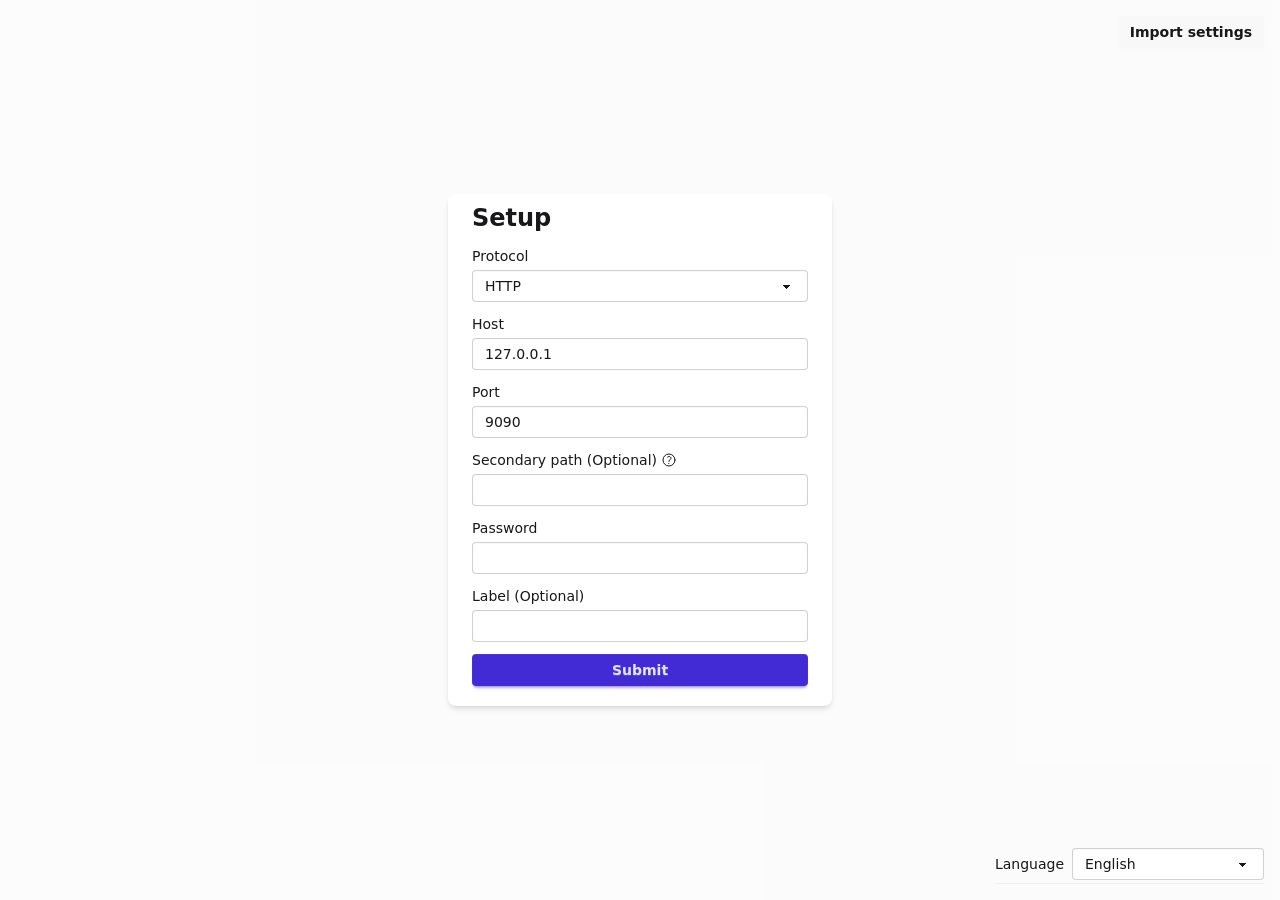
==== luci-app-ssclash/rootfs/opt/clash/ui/index.html @ 77a3070b "Refactor package layout for OpenWrt feeds compatibility" ====
<!doctype html>
<html lang="">
  <head>
    <meta charset="UTF-8" />
    <title>zashboard</title>
    <meta
      name="viewport"
      content="user-scalable=no, width=device-width, initial-scale=1, maximum-scale=1, viewport-fit=cover"
    />
    <meta
      name="description"
      content="A dashboard using clash API"
    />
    <link
      rel="apple-touch-icon"
      href="./apple-touch-icon.png"
    />
    <link
      rel="icon"
      href="./favicon.ico"
      sizes="48x48"
    />
    <link
      id="favicon"
      rel="icon"
      href="./favicon.svg"
      sizes="any"
      type="image/svg+xml"
    />
    <meta
      name="theme-color"
      content="#FFFFFF"
    />
    <script type="module" crossorigin src="./assets/index-CigyN7sq.js"></script>
    <link rel="stylesheet" crossorigin href="./assets/index-D8ByGUX9.css">
  <link rel="manifest" href="./manifest.webmanifest"><script id="vite-plugin-pwa:register-sw" src="./registerSW.js"></script></head>
  <body class="h-dvh w-screen">
    <div id="app"></div>
    <script>
      ;(function () {
        const media = window.matchMedia('(prefers-color-scheme: dark)')
        const favicon = document.getElementById('favicon')
        const setFavicon = (isDark) => {
          favicon.href = isDark ? './favicon-dark.svg' : './favicon.svg'
        }

        media.addEventListener('change', () => {
          setFavicon(media.matches)
        })
        setFavicon(media.matches)
      })()
    </script>
  </body>
</html>
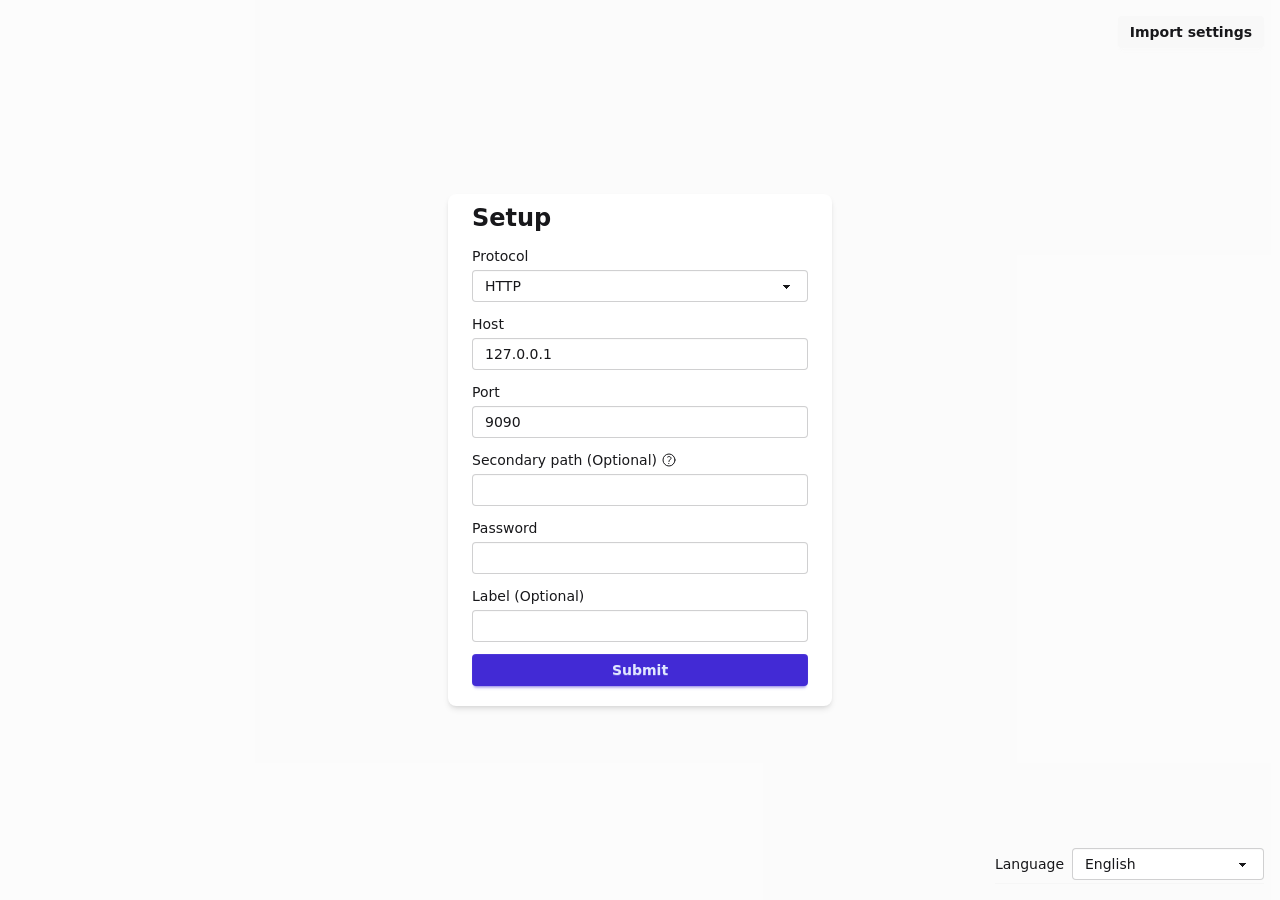
==== commit e5bd0385: "update zashboard" ====
--- a/luci-app-ssclash/rootfs/opt/clash/ui/index.html
+++ b/luci-app-ssclash/rootfs/opt/clash/ui/index.html
@@ -31,8 +31,8 @@
       name="theme-color"
       content="#FFFFFF"
     />
-    <script type="module" crossorigin src="./assets/index-CigyN7sq.js"></script>
-    <link rel="stylesheet" crossorigin href="./assets/index-D8ByGUX9.css">
+    <script type="module" crossorigin src="./assets/index-DO6l3Ahx.js"></script>
+    <link rel="stylesheet" crossorigin href="./assets/index--JK5kO-D.css">
   <link rel="manifest" href="./manifest.webmanifest"><script id="vite-plugin-pwa:register-sw" src="./registerSW.js"></script></head>
   <body class="h-dvh w-screen">
     <div id="app"></div>
--- a/luci-app-ssclash/rootfs/opt/clash/ui/assets/index--JK5kO-D.css
+++ b/luci-app-ssclash/rootfs/opt/clash/ui/assets/index--JK5kO-D.css
@@ -0,0 +1 @@
+.tippy-box[data-animation=scale][data-placement^=top]{transform-origin:bottom}.tippy-box[data-animation=scale][data-placement^=bottom]{transform-origin:top}.tippy-box[data-animation=scale][data-placement^=left]{transform-origin:right}.tippy-box[data-animation=scale][data-placement^=right]{transform-origin:left}.tippy-box[data-animation=scale][data-state=hidden]{transform:scale(.5);opacity:0}.tippy-box[data-animation=fade][data-state=hidden]{opacity:0}[data-tippy-root]{max-width:calc(100vw - 10px)}.tippy-box{position:relative;background-color:#333;color:#fff;border-radius:4px;font-size:14px;line-height:1.4;white-space:normal;outline:0;transition-property:transform,visibility,opacity}.tippy-box[data-placement^=top]>.tippy-arrow{bottom:0}.tippy-box[data-placement^=top]>.tippy-arrow:before{bottom:-7px;left:0;border-width:8px 8px 0;border-top-color:initial;transform-origin:center top}.tippy-box[data-placement^=bottom]>.tippy-arrow{top:0}.tippy-box[data-placement^=bottom]>.tippy-arrow:before{top:-7px;left:0;border-width:0 8px 8px;border-bottom-color:initial;transform-origin:center bottom}.tippy-box[data-placement^=left]>.tippy-arrow{right:0}.tippy-box[data-placement^=left]>.tippy-arrow:before{border-width:8px 0 8px 8px;border-left-color:initial;right:-7px;transform-origin:center left}.tippy-box[data-placement^=right]>.tippy-arrow{left:0}.tippy-box[data-placement^=right]>.tippy-arrow:before{left:-7px;border-width:8px 8px 8px 0;border-right-color:initial;transform-origin:center right}.tippy-box[data-inertia][data-state=visible]{transition-timing-function:cubic-bezier(.54,1.5,.38,1.11)}.tippy-arrow{width:16px;height:16px;color:#333}.tippy-arrow:before{content:"";position:absolute;border-color:transparent;border-style:solid}.tippy-content{position:relative;padding:5px 9px;z-index:1}.modal-enter-active[data-v-93b6e68f],.modal-leave-active[data-v-93b6e68f],.modal-enter-active .modal-backdrop[data-v-93b6e68f],.modal-leave-active .modal-backdrop[data-v-93b6e68f]{transition:opacity .2s ease}.modal-enter-from[data-v-93b6e68f],.modal-leave-to[data-v-93b6e68f],.modal-enter-from .modal-backdrop[data-v-93b6e68f],.modal-leave-to .modal-backdrop[data-v-93b6e68f]{opacity:0}.modal-enter-active .modal-box[data-v-93b6e68f],.modal-leave-active .modal-box[data-v-93b6e68f]{transition:transform .2s ease}.modal-enter-from .modal-box[data-v-93b6e68f],.modal-leave-to .modal-box[data-v-93b6e68f]{transform:scale(.95)}.vjs-tree-brackets{cursor:pointer}.vjs-tree-brackets:hover{color:#1890ff}.vjs-check-controller{position:absolute;left:0}.vjs-check-controller.is-checked .vjs-check-controller-inner{background-color:#1890ff;border-color:#0076e4}.vjs-check-controller.is-checked .vjs-check-controller-inner.is-checkbox:after{transform:rotate(45deg) scaleY(1)}.vjs-check-controller.is-checked .vjs-check-controller-inner.is-radio:after{transform:translate(-50%,-50%) scale(1)}.vjs-check-controller .vjs-check-controller-inner{display:inline-block;position:relative;border:1px solid #bfcbd9;border-radius:2px;vertical-align:middle;box-sizing:border-box;width:16px;height:16px;background-color:#fff;z-index:1;cursor:pointer;transition:border-color .25s cubic-bezier(.71,-.46,.29,1.46),background-color .25s cubic-bezier(.71,-.46,.29,1.46)}.vjs-check-controller .vjs-check-controller-inner:after{box-sizing:content-box;content:"";border:2px solid #fff;border-left:0;border-top:0;height:8px;left:4px;position:absolute;top:1px;transform:rotate(45deg) scaleY(0);width:4px;transition:transform .15s cubic-bezier(.71,-.46,.88,.6) .05s;transform-origin:center}.vjs-check-controller .vjs-check-controller-inner.is-radio{border-radius:100%}.vjs-check-controller .vjs-check-controller-inner.is-radio:after{border-radius:100%;height:4px;background-color:#fff;left:50%;top:50%}.vjs-check-controller .vjs-check-controller-original{opacity:0;outline:none;position:absolute;z-index:-1;inset:0;margin:0}.vjs-carets{position:absolute;right:0;cursor:pointer}.vjs-carets svg{transition:transform .3s}.vjs-carets:hover{color:#1890ff}.vjs-carets-close{transform:rotate(-90deg)}.vjs-tree-node{display:flex;position:relative;line-height:20px}.vjs-tree-node.has-carets{padding-left:15px}.vjs-tree-node.has-carets.has-selector,.vjs-tree-node.has-selector{padding-left:30px}.vjs-tree-node.is-highlight,.vjs-tree-node:hover{background-color:#e6f7ff;border-radius:4px}.vjs-tree-node.is-highlight .vjs-tree-node-actions,.vjs-tree-node:hover .vjs-tree-node-actions{display:block}.vjs-tree-node .vjs-indent{display:flex;position:relative}.vjs-tree-node .vjs-indent-unit.has-line{border-left:1px dashed #bfcbd9}.vjs-tree-node .vjs-tree-node-actions{display:none;position:absolute;right:0;top:0;padding:0 4px;background-color:#e6f7ff;border-radius:4px}.vjs-tree-node .vjs-tree-node-actions .vjs-tree-node-actions-item{cursor:pointer}.vjs-tree-node .vjs-tree-node-actions .vjs-tree-node-actions-item:hover{color:#1890ff}.vjs-tree-node.dark.is-highlight,.vjs-tree-node.dark .vjs-tree-node-actions,.vjs-tree-node.dark:hover{background-color:#2e4558}.vjs-node-index{position:absolute;right:100%;margin-right:4px;-webkit-user-select:none;user-select:none}.vjs-colon{white-space:pre}.vjs-comment{color:#bfcbd9}.vjs-key{white-space:nowrap}.vjs-value{word-break:break-word}.vjs-tree-node.dynamic-height .vjs-value{white-space:pre-wrap}.vjs-value-null,.vjs-value-undefined{color:#d55fde}.vjs-value-boolean,.vjs-value-number{color:#1d8ce0}.vjs-value-string{color:#13ce66}.vjs-tree{font-family:Monaco,Menlo,Consolas,Bitstream Vera Sans Mono,monospace;font-size:14px;text-align:left}.vjs-tree.is-virtual{overflow:auto}.vjs-tree.is-virtual .vjs-tree-node{white-space:nowrap}.tooltip[data-v-b14311b6]:before{z-index:20}.tooltip[data-v-51b6cabc]:before{left:0;transform:translate(-10px)}th .resizer{opacity:0}th:hover .resizer{opacity:1}.vjs-tree{font-family:NotoEmoji,Monaco,Menlo,Consolas,Bitstream Vera Sans Mono,monospace}.vjs-tree-node.is-highlight,.vjs-tree-node:hover{background-color:var(--color-base-200)}.ghost[data-v-53ef6064],.ghost[data-v-63deeee8]{opacity:.5}@layer properties{@supports (((-webkit-hyphens:none)) and (not (margin-trim:inline))) or ((-moz-orient:inline) and (not (color:rgb(from red r g b)))){*,:before,:after,::backdrop{--tw-border-style:solid;--tw-border-spacing-x:0;--tw-border-spacing-y:0;--tw-scale-x:1;--tw-scale-y:1;--tw-scale-z:1;--tw-rotate-x:initial;--tw-rotate-y:initial;--tw-rotate-z:initial;--tw-skew-x:initial;--tw-skew-y:initial;--tw-shadow:0 0 #0000;--tw-shadow-color:initial;--tw-shadow-alpha:100%;--tw-inset-shadow:0 0 #0000;--tw-inset-shadow-color:initial;--tw-inset-shadow-alpha:100%;--tw-ring-color:initial;--tw-ring-shadow:0 0 #0000;--tw-inset-ring-color:initial;--tw-inset-ring-shadow:0 0 #0000;--tw-ring-inset:initial;--tw-ring-offset-width:0px;--tw-ring-offset-color:#fff;--tw-ring-offset-shadow:0 0 #0000;--tw-backdrop-blur:initial;--tw-backdrop-brightness:initial;--tw-backdrop-contrast:initial;--tw-backdrop-grayscale:initial;--tw-backdrop-hue-rotate:initial;--tw-backdrop-invert:initial;--tw-backdrop-opacity:initial;--tw-backdrop-saturate:initial;--tw-backdrop-sepia:initial;--tw-leading:initial;--tw-font-weight:initial;--tw-tracking:initial;--tw-outline-style:solid;--tw-blur:initial;--tw-brightness:initial;--tw-contrast:initial;--tw-grayscale:initial;--tw-hue-rotate:initial;--tw-invert:initial;--tw-opacity:initial;--tw-saturate:initial;--tw-sepia:initial;--tw-drop-shadow:initial;--tw-drop-shadow-color:initial;--tw-drop-shadow-alpha:100%;--tw-drop-shadow-size:initial;--tw-duration:initial;--tw-ease:initial;--tw-translate-x:0;--tw-translate-y:0;--tw-translate-z:0}}}@layer theme{:root,:host{--font-sans:ui-sans-serif, system-ui, sans-serif, "Apple Color Emoji", "Segoe UI Emoji", "Segoe UI Symbol", "Noto Color Emoji";--font-mono:ui-monospace, SFMono-Regular, Menlo, Monaco, Consolas, "Liberation Mono", "Courier New", monospace;--color-red-500:oklch(63.7% .237 25.331);--color-yellow-500:oklch(79.5% .184 86.047);--color-green-500:oklch(72.3% .219 149.579);--color-black:#000;--color-white:#fff;--spacing:.25rem;--container-xs:20rem;--container-xl:36rem;--container-3xl:48rem;--container-7xl:80rem;--text-xs:.75rem;--text-xs--line-height:calc(1 / .75);--text-sm:.875rem;--text-sm--line-height:calc(1.25 / .875);--text-base:1rem;--text-base--line-height: 1.5 ;--text-lg:1.125rem;--text-lg--line-height:calc(1.75 / 1.125);--text-xl:1.25rem;--text-xl--line-height:calc(1.75 / 1.25);--text-2xl:1.5rem;--text-2xl--line-height:calc(2 / 1.5);--font-weight-normal:400;--font-weight-medium:500;--font-weight-semibold:600;--font-weight-bold:700;--tracking-tight:-.025em;--radius-xs:.125rem;--radius-sm:.25rem;--radius-md:.375rem;--radius-lg:.5rem;--radius-xl:.75rem;--radius-2xl:1rem;--radius-3xl:1.5rem;--ease-out:cubic-bezier(0, 0, .2, 1);--animate-spin:spin 1s linear infinite;--animate-ping:ping 1s cubic-bezier(0, 0, .2, 1) infinite;--animate-pulse:pulse 2s cubic-bezier(.4, 0, .6, 1) infinite;--blur-sm:8px;--blur-lg:16px;--blur-xl:24px;--default-transition-duration:.15s;--default-transition-timing-function:cubic-bezier(.4, 0, .2, 1);--default-font-family:var(--font-sans);--default-mono-font-family:var(--font-mono);--font-MiSans-NotoEmoji:"MiSans-VF", "NotoEmoji", system-ui;--font-SarasaUI-NotoEmoji:"SarasaUiSC-Regular", "NotoEmoji", system-ui;--font-PingFang-NotoEmoji:"PingFangSC-Regular", "NotoEmoji", system-ui;--font-FiraSans-NotoEmoji:"Fira Sans", "NotoEmoji", system-ui;--font-SystemUI-NotoEmoji:"NotoEmoji", system-ui;--font-MiSans-Twemoji:"MiSans-VF", "Twemoji", system-ui;--font-SarasaUI-Twemoji:"SarasaUiSC-Regular", "Twemoji", system-ui;--font-PingFang-Twemoji:"PingFangSC-Regular", "Twemoji", system-ui;--font-FiraSans-Twemoji:"Fira Sans", "Twemoji", system-ui;--font-SystemUI-Twemoji:"Twemoji", system-ui}}@layer base{*,:after,:before,::backdrop{box-sizing:border-box;border:0 solid;margin:0;padding:0}::file-selector-button{box-sizing:border-box;border:0 solid;margin:0;padding:0}html,:host{-webkit-text-size-adjust:100%;tab-size:4;line-height:1.5;font-family:var(--default-font-family,ui-sans-serif, system-ui, sans-serif, "Apple Color Emoji", "Segoe UI Emoji", "Segoe UI Symbol", "Noto Color Emoji");font-feature-settings:var(--default-font-feature-settings,normal);font-variation-settings:var(--default-font-variation-settings,normal);-webkit-tap-highlight-color:transparent}hr{height:0;color:inherit;border-top-width:1px}abbr:where([title]){-webkit-text-decoration:underline dotted;text-decoration:underline dotted}h1,h2,h3,h4,h5,h6{font-size:inherit;font-weight:inherit}a{color:inherit;-webkit-text-decoration:inherit;text-decoration:inherit}b,strong{font-weight:bolder}code,kbd,samp,pre{font-family:var(--default-mono-font-family,ui-monospace, SFMono-Regular, Menlo, Monaco, Consolas, "Liberation Mono", "Courier New", monospace);font-feature-settings:var(--default-mono-font-feature-settings,normal);font-variation-settings:var(--default-mono-font-variation-settings,normal);font-size:1em}small{font-size:80%}sub,sup{vertical-align:baseline;font-size:75%;line-height:0;position:relative}sub{bottom:-.25em}sup{top:-.5em}table{text-indent:0;border-color:inherit;border-collapse:collapse}:-moz-focusring{outline:auto}progress{vertical-align:baseline}summary{display:list-item}ol,ul,menu{list-style:none}img,svg,video,canvas,audio,iframe,embed,object{vertical-align:middle;display:block}img,video{max-width:100%;height:auto}button,input,select,optgroup,textarea{font:inherit;font-feature-settings:inherit;font-variation-settings:inherit;letter-spacing:inherit;color:inherit;opacity:1;background-color:#0000;border-radius:0}::file-selector-button{font:inherit;font-feature-settings:inherit;font-variation-settings:inherit;letter-spacing:inherit;color:inherit;opacity:1;background-color:#0000;border-radius:0}:where(select:is([multiple],[size])) optgroup{font-weight:bolder}:where(select:is([multiple],[size])) optgroup option{padding-inline-start:20px}::file-selector-button{margin-inline-end:4px}::placeholder{opacity:1}@supports (not ((-webkit-appearance:-apple-pay-button))) or (contain-intrinsic-size:1px){::placeholder{color:currentColor}@supports (color:color-mix(in lab,red,red)){::placeholder{color:color-mix(in oklab,currentcolor 50%,transparent)}}}textarea{resize:vertical}::-webkit-search-decoration{-webkit-appearance:none}::-webkit-date-and-time-value{min-height:1lh;text-align:inherit}::-webkit-datetime-edit{display:inline-flex}::-webkit-datetime-edit-fields-wrapper{padding:0}::-webkit-datetime-edit{padding-block:0}::-webkit-datetime-edit-year-field{padding-block:0}::-webkit-datetime-edit-month-field{padding-block:0}::-webkit-datetime-edit-day-field{padding-block:0}::-webkit-datetime-edit-hour-field{padding-block:0}::-webkit-datetime-edit-minute-field{padding-block:0}::-webkit-datetime-edit-second-field{padding-block:0}::-webkit-datetime-edit-millisecond-field{padding-block:0}::-webkit-datetime-edit-meridiem-field{padding-block:0}::-webkit-calendar-picker-indicator{line-height:1}:-moz-ui-invalid{box-shadow:none}button,input:where([type=button],[type=reset],[type=submit]){appearance:button}::file-selector-button{appearance:button}::-webkit-inner-spin-button{height:auto}::-webkit-outer-spin-button{height:auto}[hidden]:where(:not([hidden=until-found])){display:none!important}:where(:root),:root:has(input.theme-controller[value=light]:checked),[data-theme=light]{color-scheme:light;--color-base-100:oklch(100% 0 0);--color-base-200:oklch(98% 0 0);--color-base-300:oklch(95% 0 0);--color-base-content:oklch(21% .006 285.885);--color-primary:oklch(45% .24 277.023);--color-primary-content:oklch(93% .034 272.788);--color-secondary:oklch(65% .241 354.308);--color-secondary-content:oklch(94% .028 342.258);--color-accent:oklch(77% .152 181.912);--color-accent-content:oklch(38% .063 188.416);--color-neutral:oklch(14% .005 285.823);--color-neutral-content:oklch(92% .004 286.32);--color-info:oklch(74% .16 232.661);--color-info-content:oklch(29% .066 243.157);--color-success:oklch(76% .177 163.223);--color-success-content:oklch(37% .077 168.94);--color-warning:oklch(82% .189 84.429);--color-warning-content:oklch(41% .112 45.904);--color-error:oklch(71% .194 13.428);--color-error-content:oklch(27% .105 12.094);--radius-selector:.5rem;--radius-field:.25rem;--radius-box:.5rem;--size-selector:.25rem;--size-field:.25rem;--border:1px;--depth:1;--noise:0}@media(prefers-color-scheme:dark){:root:not([data-theme]){color-scheme:dark;--color-base-100:oklch(25.33% .016 252.42);--color-base-200:oklch(23.26% .014 253.1);--color-base-300:oklch(21.15% .012 254.09);--color-base-content:oklch(97.807% .029 256.847);--color-primary:oklch(58% .233 277.117);--color-primary-content:oklch(96% .018 272.314);--color-secondary:oklch(65% .241 354.308);--color-secondary-content:oklch(94% .028 342.258);--color-accent:oklch(77% .152 181.912);--color-accent-content:oklch(38% .063 188.416);--color-neutral:oklch(14% .005 285.823);--color-neutral-content:oklch(92% .004 286.32);--color-info:oklch(74% .16 232.661);--color-info-content:oklch(29% .066 243.157);--color-success:oklch(76% .177 163.223);--color-success-content:oklch(37% .077 168.94);--color-warning:oklch(82% .189 84.429);--color-warning-content:oklch(41% .112 45.904);--color-error:oklch(71% .194 13.428);--color-error-content:oklch(27% .105 12.094);--radius-selector:.5rem;--radius-field:.25rem;--radius-box:.5rem;--size-selector:.25rem;--size-field:.25rem;--border:1px;--depth:1;--noise:0}}:root:has(input.theme-controller[value=light]:checked),[data-theme=light]{color-scheme:light;--color-base-100:oklch(100% 0 0);--color-base-200:oklch(98% 0 0);--color-base-300:oklch(95% 0 0);--color-base-content:oklch(21% .006 285.885);--color-primary:oklch(45% .24 277.023);--color-primary-content:oklch(93% .034 272.788);--color-secondary:oklch(65% .241 354.308);--color-secondary-content:oklch(94% .028 342.258);--color-accent:oklch(77% .152 181.912);--color-accent-content:oklch(38% .063 188.416);--color-neutral:oklch(14% .005 285.823);--color-neutral-content:oklch(92% .004 286.32);--color-info:oklch(74% .16 232.661);--color-info-content:oklch(29% .066 243.157);--color-success:oklch(76% .177 163.223);--color-success-content:oklch(37% .077 168.94);--color-warning:oklch(82% .189 84.429);--color-warning-content:oklch(41% .112 45.904);--color-error:oklch(71% .194 13.428);--color-error-content:oklch(27% .105 12.094);--radius-selector:.5rem;--radius-field:.25rem;--radius-box:.5rem;--size-selector:.25rem;--size-field:.25rem;--border:1px;--depth:1;--noise:0}:root:has(input.theme-controller[value=dark]:checked),[data-theme=dark]{color-scheme:dark;--color-base-100:oklch(25.33% .016 252.42);--color-base-200:oklch(23.26% .014 253.1);--color-base-300:oklch(21.15% .012 254.09);--color-base-content:oklch(97.807% .029 256.847);--color-primary:oklch(58% .233 277.117);--color-primary-content:oklch(96% .018 272.314);--color-secondary:oklch(65% .241 354.308);--color-secondary-content:oklch(94% .028 342.258);--color-accent:oklch(77% .152 181.912);--color-accent-content:oklch(38% .063 188.416);--color-neutral:oklch(14% .005 285.823);--color-neutral-content:oklch(92% .004 286.32);--color-info:oklch(74% .16 232.661);--color-info-content:oklch(29% .066 243.157);--color-success:oklch(76% .177 163.223);--color-success-content:oklch(37% .077 168.94);--color-warning:oklch(82% .189 84.429);--color-warning-content:oklch(41% .112 45.904);--color-error:oklch(71% .194 13.428);--color-error-content:oklch(27% .105 12.094);--radius-selector:.5rem;--radius-field:.25rem;--radius-box:.5rem;--size-selector:.25rem;--size-field:.25rem;--border:1px;--depth:1;--noise:0}:root:has(input.theme-controller[value=cupcake]:checked),[data-theme=cupcake]{color-scheme:light;--color-base-100:oklch(97.788% .004 56.375);--color-base-200:oklch(93.982% .007 61.449);--color-base-300:oklch(91.586% .006 53.44);--color-base-content:oklch(23.574% .066 313.189);--color-primary:oklch(85% .138 181.071);--color-primary-content:oklch(43% .078 188.216);--color-secondary:oklch(89% .061 343.231);--color-secondary-content:oklch(45% .187 3.815);--color-accent:oklch(90% .076 70.697);--color-accent-content:oklch(47% .157 37.304);--color-neutral:oklch(27% .006 286.033);--color-neutral-content:oklch(92% .004 286.32);--color-info:oklch(68% .169 237.323);--color-info-content:oklch(29% .066 243.157);--color-success:oklch(69% .17 162.48);--color-success-content:oklch(26% .051 172.552);--color-warning:oklch(79% .184 86.047);--color-warning-content:oklch(28% .066 53.813);--color-error:oklch(64% .246 16.439);--color-error-content:oklch(27% .105 12.094);--radius-selector:1rem;--radius-field:2rem;--radius-box:1rem;--size-selector:.25rem;--size-field:.25rem;--border:2px;--depth:1;--noise:0}:root:has(input.theme-controller[value=bumblebee]:checked),[data-theme=bumblebee]{color-scheme:light;--color-base-100:oklch(100% 0 0);--color-base-200:oklch(97% 0 0);--color-base-300:oklch(92% 0 0);--color-base-content:oklch(20% 0 0);--color-primary:oklch(85% .199 91.936);--color-primary-content:oklch(42% .095 57.708);--color-secondary:oklch(75% .183 55.934);--color-secondary-content:oklch(40% .123 38.172);--color-accent:oklch(0% 0 0);--color-accent-content:oklch(100% 0 0);--color-neutral:oklch(37% .01 67.558);--color-neutral-content:oklch(92% .003 48.717);--color-info:oklch(74% .16 232.661);--color-info-content:oklch(39% .09 240.876);--color-success:oklch(76% .177 163.223);--color-success-content:oklch(37% .077 168.94);--color-warning:oklch(82% .189 84.429);--color-warning-content:oklch(41% .112 45.904);--color-error:oklch(70% .191 22.216);--color-error-content:oklch(39% .141 25.723);--radius-selector:1rem;--radius-field:.5rem;--radius-box:1rem;--size-selector:.25rem;--size-field:.25rem;--border:1px;--depth:1;--noise:0}:root:has(input.theme-controller[value=emerald]:checked),[data-theme=emerald]{color-scheme:light;--color-base-100:oklch(100% 0 0);--color-base-200:oklch(93% 0 0);--color-base-300:oklch(86% 0 0);--color-base-content:oklch(35.519% .032 262.988);--color-primary:oklch(76.662% .135 153.45);--color-primary-content:oklch(33.387% .04 162.24);--color-secondary:oklch(61.302% .202 261.294);--color-secondary-content:oklch(100% 0 0);--color-accent:oklch(72.772% .149 33.2);--color-accent-content:oklch(0% 0 0);--color-neutral:oklch(35.519% .032 262.988);--color-neutral-content:oklch(98.462% .001 247.838);--color-info:oklch(72.06% .191 231.6);--color-info-content:oklch(0% 0 0);--color-success:oklch(64.8% .15 160);--color-success-content:oklch(0% 0 0);--color-warning:oklch(84.71% .199 83.87);--color-warning-content:oklch(0% 0 0);--color-error:oklch(71.76% .221 22.18);--color-error-content:oklch(0% 0 0);--radius-selector:1rem;--radius-field:.5rem;--radius-box:1rem;--size-selector:.25rem;--size-field:.25rem;--border:1px;--depth:0;--noise:0}:root:has(input.theme-controller[value=corporate]:checked),[data-theme=corporate]{color-scheme:light;--color-base-100:oklch(100% 0 0);--color-base-200:oklch(93% 0 0);--color-base-300:oklch(86% 0 0);--color-base-content:oklch(22.389% .031 278.072);--color-primary:oklch(58% .158 241.966);--color-primary-content:oklch(100% 0 0);--color-secondary:oklch(55% .046 257.417);--color-secondary-content:oklch(100% 0 0);--color-accent:oklch(60% .118 184.704);--color-accent-content:oklch(100% 0 0);--color-neutral:oklch(0% 0 0);--color-neutral-content:oklch(100% 0 0);--color-info:oklch(60% .126 221.723);--color-info-content:oklch(100% 0 0);--color-success:oklch(62% .194 149.214);--color-success-content:oklch(100% 0 0);--color-warning:oklch(85% .199 91.936);--color-warning-content:oklch(0% 0 0);--color-error:oklch(70% .191 22.216);--color-error-content:oklch(0% 0 0);--radius-selector:.25rem;--radius-field:.25rem;--radius-box:.25rem;--size-selector:.25rem;--size-field:.25rem;--border:1px;--depth:0;--noise:0}:root:has(input.theme-controller[value=synthwave]:checked),[data-theme=synthwave]{color-scheme:dark;--color-base-100:oklch(15% .09 281.288);--color-base-200:oklch(20% .09 281.288);--color-base-300:oklch(25% .09 281.288);--color-base-content:oklch(78% .115 274.713);--color-primary:oklch(71% .202 349.761);--color-primary-content:oklch(28% .109 3.907);--color-secondary:oklch(82% .111 230.318);--color-secondary-content:oklch(29% .066 243.157);--color-accent:oklch(75% .183 55.934);--color-accent-content:oklch(26% .079 36.259);--color-neutral:oklch(45% .24 277.023);--color-neutral-content:oklch(87% .065 274.039);--color-info:oklch(74% .16 232.661);--color-info-content:oklch(29% .066 243.157);--color-success:oklch(77% .152 181.912);--color-success-content:oklch(27% .046 192.524);--color-warning:oklch(90% .182 98.111);--color-warning-content:oklch(42% .095 57.708);--color-error:oklch(73.7% .121 32.639);--color-error-content:oklch(23.501% .096 290.329);--radius-selector:1rem;--radius-field:.5rem;--radius-box:1rem;--size-selector:.25rem;--size-field:.25rem;--border:1px;--depth:0;--noise:0}:root:has(input.theme-controller[value=retro]:checked),[data-theme=retro]{color-scheme:light;--color-base-100:oklch(91.637% .034 90.515);--color-base-200:oklch(88.272% .049 91.774);--color-base-300:oklch(84.133% .065 90.856);--color-base-content:oklch(41% .112 45.904);--color-primary:oklch(80% .114 19.571);--color-primary-content:oklch(39% .141 25.723);--color-secondary:oklch(92% .084 155.995);--color-secondary-content:oklch(44% .119 151.328);--color-accent:oklch(68% .162 75.834);--color-accent-content:oklch(41% .112 45.904);--color-neutral:oklch(44% .011 73.639);--color-neutral-content:oklch(86% .005 56.366);--color-info:oklch(58% .158 241.966);--color-info-content:oklch(96% .059 95.617);--color-success:oklch(51% .096 186.391);--color-success-content:oklch(96% .059 95.617);--color-warning:oklch(64% .222 41.116);--color-warning-content:oklch(96% .059 95.617);--color-error:oklch(70% .191 22.216);--color-error-content:oklch(40% .123 38.172);--radius-selector:.25rem;--radius-field:.25rem;--radius-box:.5rem;--size-selector:.25rem;--size-field:.25rem;--border:1px;--depth:0;--noise:0}:root:has(input.theme-controller[value=cyberpunk]:checked),[data-theme=cyberpunk]{color-scheme:light;--color-base-100:oklch(94.51% .179 104.32);--color-base-200:oklch(91.51% .179 104.32);--color-base-300:oklch(85.51% .179 104.32);--color-base-content:oklch(0% 0 0);--color-primary:oklch(74.22% .209 6.35);--color-primary-content:oklch(14.844% .041 6.35);--color-secondary:oklch(83.33% .184 204.72);--color-secondary-content:oklch(16.666% .036 204.72);--color-accent:oklch(71.86% .217 310.43);--color-accent-content:oklch(14.372% .043 310.43);--color-neutral:oklch(23.04% .065 269.31);--color-neutral-content:oklch(94.51% .179 104.32);--color-info:oklch(72.06% .191 231.6);--color-info-content:oklch(0% 0 0);--color-success:oklch(64.8% .15 160);--color-success-content:oklch(0% 0 0);--color-warning:oklch(84.71% .199 83.87);--color-warning-content:oklch(0% 0 0);--color-error:oklch(71.76% .221 22.18);--color-error-content:oklch(0% 0 0);--radius-selector:0rem;--radius-field:0rem;--radius-box:0rem;--size-selector:.25rem;--size-field:.25rem;--border:1px;--depth:0;--noise:0}:root:has(input.theme-controller[value=valentine]:checked),[data-theme=valentine]{color-scheme:light;--color-base-100:oklch(97% .014 343.198);--color-base-200:oklch(94% .028 342.258);--color-base-300:oklch(89% .061 343.231);--color-base-content:oklch(52% .223 3.958);--color-primary:oklch(65% .241 354.308);--color-primary-content:oklch(100% 0 0);--color-secondary:oklch(62% .265 303.9);--color-secondary-content:oklch(97% .014 308.299);--color-accent:oklch(82% .111 230.318);--color-accent-content:oklch(39% .09 240.876);--color-neutral:oklch(40% .153 2.432);--color-neutral-content:oklch(89% .061 343.231);--color-info:oklch(86% .127 207.078);--color-info-content:oklch(44% .11 240.79);--color-success:oklch(84% .143 164.978);--color-success-content:oklch(43% .095 166.913);--color-warning:oklch(75% .183 55.934);--color-warning-content:oklch(26% .079 36.259);--color-error:oklch(63% .237 25.331);--color-error-content:oklch(97% .013 17.38);--radius-selector:1rem;--radius-field:2rem;--radius-box:1rem;--size-selector:.25rem;--size-field:.25rem;--border:1px;--depth:0;--noise:0}:root:has(input.theme-controller[value=halloween]:checked),[data-theme=halloween]{color-scheme:dark;--color-base-100:oklch(21% .006 56.043);--color-base-200:oklch(14% .004 49.25);--color-base-300:oklch(0% 0 0);--color-base-content:oklch(84.955% 0 0);--color-primary:oklch(77.48% .204 60.62);--color-primary-content:oklch(19.693% .004 196.779);--color-secondary:oklch(45.98% .248 305.03);--color-secondary-content:oklch(89.196% .049 305.03);--color-accent:oklch(64.8% .223 136.073);--color-accent-content:oklch(0% 0 0);--color-neutral:oklch(24.371% .046 65.681);--color-neutral-content:oklch(84.874% .009 65.681);--color-info:oklch(54.615% .215 262.88);--color-info-content:oklch(90.923% .043 262.88);--color-success:oklch(62.705% .169 149.213);--color-success-content:oklch(12.541% .033 149.213);--color-warning:oklch(66.584% .157 58.318);--color-warning-content:oklch(13.316% .031 58.318);--color-error:oklch(65.72% .199 27.33);--color-error-content:oklch(13.144% .039 27.33);--radius-selector:1rem;--radius-field:.5rem;--radius-box:1rem;--size-selector:.25rem;--size-field:.25rem;--border:1px;--depth:1;--noise:0}:root:has(input.theme-controller[value=garden]:checked),[data-theme=garden]{color-scheme:light;--color-base-100:oklch(92.951% .002 17.197);--color-base-200:oklch(86.445% .002 17.197);--color-base-300:oklch(79.938% .001 17.197);--color-base-content:oklch(16.961% .001 17.32);--color-primary:oklch(62.45% .278 3.836);--color-primary-content:oklch(100% 0 0);--color-secondary:oklch(48.495% .11 355.095);--color-secondary-content:oklch(89.699% .022 355.095);--color-accent:oklch(56.273% .054 154.39);--color-accent-content:oklch(100% 0 0);--color-neutral:oklch(24.155% .049 89.07);--color-neutral-content:oklch(92.951% .002 17.197);--color-info:oklch(72.06% .191 231.6);--color-info-content:oklch(0% 0 0);--color-success:oklch(64.8% .15 160);--color-success-content:oklch(0% 0 0);--color-warning:oklch(84.71% .199 83.87);--color-warning-content:oklch(0% 0 0);--color-error:oklch(71.76% .221 22.18);--color-error-content:oklch(0% 0 0);--radius-selector:1rem;--radius-field:.5rem;--radius-box:1rem;--size-selector:.25rem;--size-field:.25rem;--border:1px;--depth:0;--noise:0}:root:has(input.theme-controller[value=forest]:checked),[data-theme=forest]{color-scheme:dark;--color-base-100:oklch(20.84% .008 17.911);--color-base-200:oklch(18.522% .007 17.911);--color-base-300:oklch(16.203% .007 17.911);--color-base-content:oklch(83.768% .001 17.911);--color-primary:oklch(68.628% .185 148.958);--color-primary-content:oklch(0% 0 0);--color-secondary:oklch(69.776% .135 168.327);--color-secondary-content:oklch(13.955% .027 168.327);--color-accent:oklch(70.628% .119 185.713);--color-accent-content:oklch(14.125% .023 185.713);--color-neutral:oklch(30.698% .039 171.364);--color-neutral-content:oklch(86.139% .007 171.364);--color-info:oklch(72.06% .191 231.6);--color-info-content:oklch(0% 0 0);--color-success:oklch(64.8% .15 160);--color-success-content:oklch(0% 0 0);--color-warning:oklch(84.71% .199 83.87);--color-warning-content:oklch(0% 0 0);--color-error:oklch(71.76% .221 22.18);--color-error-content:oklch(0% 0 0);--radius-selector:1rem;--radius-field:2rem;--radius-box:1rem;--size-selector:.25rem;--size-field:.25rem;--border:1px;--depth:0;--noise:0}:root:has(input.theme-controller[value=aqua]:checked),[data-theme=aqua]{color-scheme:dark;--color-base-100:oklch(37% .146 265.522);--color-base-200:oklch(28% .091 267.935);--color-base-300:oklch(22% .091 267.935);--color-base-content:oklch(90% .058 230.902);--color-primary:oklch(85.661% .144 198.645);--color-primary-content:oklch(40.124% .068 197.603);--color-secondary:oklch(60.682% .108 309.782);--color-secondary-content:oklch(96% .016 293.756);--color-accent:oklch(93.426% .102 94.555);--color-accent-content:oklch(18.685% .02 94.555);--color-neutral:oklch(27% .146 265.522);--color-neutral-content:oklch(80% .146 265.522);--color-info:oklch(54.615% .215 262.88);--color-info-content:oklch(90.923% .043 262.88);--color-success:oklch(62.705% .169 149.213);--color-success-content:oklch(12.541% .033 149.213);--color-warning:oklch(66.584% .157 58.318);--color-warning-content:oklch(27% .077 45.635);--color-error:oklch(73.95% .19 27.33);--color-error-content:oklch(14.79% .038 27.33);--radius-selector:1rem;--radius-field:.5rem;--radius-box:1rem;--size-selector:.25rem;--size-field:.25rem;--border:1px;--depth:1;--noise:0}:root:has(input.theme-controller[value=lofi]:checked),[data-theme=lofi]{color-scheme:light;--color-base-100:oklch(100% 0 0);--color-base-200:oklch(97% 0 0);--color-base-300:oklch(94% 0 0);--color-base-content:oklch(0% 0 0);--color-primary:oklch(15.906% 0 0);--color-primary-content:oklch(100% 0 0);--color-secondary:oklch(21.455% .001 17.278);--color-secondary-content:oklch(100% 0 0);--color-accent:oklch(26.861% 0 0);--color-accent-content:oklch(100% 0 0);--color-neutral:oklch(0% 0 0);--color-neutral-content:oklch(100% 0 0);--color-info:oklch(79.54% .103 205.9);--color-info-content:oklch(15.908% .02 205.9);--color-success:oklch(90.13% .153 164.14);--color-success-content:oklch(18.026% .03 164.14);--color-warning:oklch(88.37% .135 79.94);--color-warning-content:oklch(17.674% .027 79.94);--color-error:oklch(78.66% .15 28.47);--color-error-content:oklch(15.732% .03 28.47);--radius-selector:2rem;--radius-field:.25rem;--radius-box:.5rem;--size-selector:.25rem;--size-field:.25rem;--border:1px;--depth:0;--noise:0}:root:has(input.theme-controller[value=pastel]:checked),[data-theme=pastel]{color-scheme:light;--color-base-100:oklch(100% 0 0);--color-base-200:oklch(98.462% .001 247.838);--color-base-300:oklch(92.462% .001 247.838);--color-base-content:oklch(20% 0 0);--color-primary:oklch(90% .063 306.703);--color-primary-content:oklch(49% .265 301.924);--color-secondary:oklch(89% .058 10.001);--color-secondary-content:oklch(51% .222 16.935);--color-accent:oklch(90% .093 164.15);--color-accent-content:oklch(50% .118 165.612);--color-neutral:oklch(55% .046 257.417);--color-neutral-content:oklch(92% .013 255.508);--color-info:oklch(86% .127 207.078);--color-info-content:oklch(52% .105 223.128);--color-success:oklch(87% .15 154.449);--color-success-content:oklch(52% .154 150.069);--color-warning:oklch(83% .128 66.29);--color-warning-content:oklch(55% .195 38.402);--color-error:oklch(80% .114 19.571);--color-error-content:oklch(50% .213 27.518);--radius-selector:1rem;--radius-field:2rem;--radius-box:1rem;--size-selector:.25rem;--size-field:.25rem;--border:2px;--depth:0;--noise:0}:root:has(input.theme-controller[value=fantasy]:checked),[data-theme=fantasy]{color-scheme:light;--color-base-100:oklch(100% 0 0);--color-base-200:oklch(93% 0 0);--color-base-300:oklch(86% 0 0);--color-base-content:oklch(27.807% .029 256.847);--color-primary:oklch(37.45% .189 325.02);--color-primary-content:oklch(87.49% .037 325.02);--color-secondary:oklch(53.92% .162 241.36);--color-secondary-content:oklch(90.784% .032 241.36);--color-accent:oklch(75.98% .204 56.72);--color-accent-content:oklch(15.196% .04 56.72);--color-neutral:oklch(27.807% .029 256.847);--color-neutral-content:oklch(85.561% .005 256.847);--color-info:oklch(72.06% .191 231.6);--color-info-content:oklch(0% 0 0);--color-success:oklch(64.8% .15 160);--color-success-content:oklch(0% 0 0);--color-warning:oklch(84.71% .199 83.87);--color-warning-content:oklch(0% 0 0);--color-error:oklch(71.76% .221 22.18);--color-error-content:oklch(0% 0 0);--radius-selector:1rem;--radius-field:.5rem;--radius-box:1rem;--size-selector:.25rem;--size-field:.25rem;--border:1px;--depth:1;--noise:0}:root:has(input.theme-controller[value=wireframe]:checked),[data-theme=wireframe]{color-scheme:light;--color-base-100:oklch(100% 0 0);--color-base-200:oklch(97% 0 0);--color-base-300:oklch(94% 0 0);--color-base-content:oklch(20% 0 0);--color-primary:oklch(87% 0 0);--color-primary-content:oklch(26% 0 0);--color-secondary:oklch(87% 0 0);--color-secondary-content:oklch(26% 0 0);--color-accent:oklch(87% 0 0);--color-accent-content:oklch(26% 0 0);--color-neutral:oklch(87% 0 0);--color-neutral-content:oklch(26% 0 0);--color-info:oklch(44% .11 240.79);--color-info-content:oklch(90% .058 230.902);--color-success:oklch(43% .095 166.913);--color-success-content:oklch(90% .093 164.15);--color-warning:oklch(47% .137 46.201);--color-warning-content:oklch(92% .12 95.746);--color-error:oklch(44% .177 26.899);--color-error-content:oklch(88% .062 18.334);--radius-selector:0rem;--radius-field:.25rem;--radius-box:.25rem;--size-selector:.25rem;--size-field:.25rem;--border:1px;--depth:0;--noise:0}:root:has(input.theme-controller[value=black]:checked),[data-theme=black]{color-scheme:dark;--color-base-100:oklch(0% 0 0);--color-base-200:oklch(19% 0 0);--color-base-300:oklch(22% 0 0);--color-base-content:oklch(87.609% 0 0);--color-primary:oklch(35% 0 0);--color-primary-content:oklch(100% 0 0);--color-secondary:oklch(35% 0 0);--color-secondary-content:oklch(100% 0 0);--color-accent:oklch(35% 0 0);--color-accent-content:oklch(100% 0 0);--color-neutral:oklch(35% 0 0);--color-neutral-content:oklch(100% 0 0);--color-info:oklch(45.201% .313 264.052);--color-info-content:oklch(89.04% .062 264.052);--color-success:oklch(51.975% .176 142.495);--color-success-content:oklch(90.395% .035 142.495);--color-warning:oklch(96.798% .211 109.769);--color-warning-content:oklch(19.359% .042 109.769);--color-error:oklch(62.795% .257 29.233);--color-error-content:oklch(12.559% .051 29.233);--radius-selector:0rem;--radius-field:0rem;--radius-box:0rem;--size-selector:.25rem;--size-field:.25rem;--border:1px;--depth:0;--noise:0}:root:has(input.theme-controller[value=luxury]:checked),[data-theme=luxury]{color-scheme:dark;--color-base-100:oklch(14.076% .004 285.822);--color-base-200:oklch(20.219% .004 308.229);--color-base-300:oklch(23.219% .004 308.229);--color-base-content:oklch(75.687% .123 76.89);--color-primary:oklch(100% 0 0);--color-primary-content:oklch(20% 0 0);--color-secondary:oklch(27.581% .064 261.069);--color-secondary-content:oklch(85.516% .012 261.069);--color-accent:oklch(36.674% .051 338.825);--color-accent-content:oklch(87.334% .01 338.825);--color-neutral:oklch(24.27% .057 59.825);--color-neutral-content:oklch(93.203% .089 90.861);--color-info:oklch(79.061% .121 237.133);--color-info-content:oklch(15.812% .024 237.133);--color-success:oklch(78.119% .192 132.154);--color-success-content:oklch(15.623% .038 132.154);--color-warning:oklch(86.127% .136 102.891);--color-warning-content:oklch(17.225% .027 102.891);--color-error:oklch(71.753% .176 22.568);--color-error-content:oklch(14.35% .035 22.568);--radius-selector:1rem;--radius-field:.5rem;--radius-box:1rem;--size-selector:.25rem;--size-field:.25rem;--border:1px;--depth:1;--noise:0}:root:has(input.theme-controller[value=dracula]:checked),[data-theme=dracula]{color-scheme:dark;--color-base-100:oklch(28.822% .022 277.508);--color-base-200:oklch(26.805% .02 277.508);--color-base-300:oklch(24.787% .019 277.508);--color-base-content:oklch(97.747% .007 106.545);--color-primary:oklch(75.461% .183 346.812);--color-primary-content:oklch(15.092% .036 346.812);--color-secondary:oklch(74.202% .148 301.883);--color-secondary-content:oklch(14.84% .029 301.883);--color-accent:oklch(83.392% .124 66.558);--color-accent-content:oklch(16.678% .024 66.558);--color-neutral:oklch(39.445% .032 275.524);--color-neutral-content:oklch(87.889% .006 275.524);--color-info:oklch(88.263% .093 212.846);--color-info-content:oklch(17.652% .018 212.846);--color-success:oklch(87.099% .219 148.024);--color-success-content:oklch(17.419% .043 148.024);--color-warning:oklch(95.533% .134 112.757);--color-warning-content:oklch(19.106% .026 112.757);--color-error:oklch(68.22% .206 24.43);--color-error-content:oklch(13.644% .041 24.43);--radius-selector:1rem;--radius-field:.5rem;--radius-box:1rem;--size-selector:.25rem;--size-field:.25rem;--border:1px;--depth:0;--noise:0}:root:has(input.theme-controller[value=cmyk]:checked),[data-theme=cmyk]{color-scheme:light;--color-base-100:oklch(100% 0 0);--color-base-200:oklch(95% 0 0);--color-base-300:oklch(90% 0 0);--color-base-content:oklch(20% 0 0);--color-primary:oklch(71.772% .133 239.443);--color-primary-content:oklch(14.354% .026 239.443);--color-secondary:oklch(64.476% .202 359.339);--color-secondary-content:oklch(12.895% .04 359.339);--color-accent:oklch(94.228% .189 105.306);--color-accent-content:oklch(18.845% .037 105.306);--color-neutral:oklch(21.778% 0 0);--color-neutral-content:oklch(84.355% 0 0);--color-info:oklch(68.475% .094 217.284);--color-info-content:oklch(13.695% .018 217.284);--color-success:oklch(46.949% .162 321.406);--color-success-content:oklch(89.389% .032 321.406);--color-warning:oklch(71.236% .159 52.023);--color-warning-content:oklch(14.247% .031 52.023);--color-error:oklch(62.013% .208 28.717);--color-error-content:oklch(12.402% .041 28.717);--radius-selector:1rem;--radius-field:.5rem;--radius-box:1rem;--size-selector:.25rem;--size-field:.25rem;--border:1px;--depth:0;--noise:0}:root:has(input.theme-controller[value=autumn]:checked),[data-theme=autumn]{color-scheme:light;--color-base-100:oklch(95.814% 0 0);--color-base-200:oklch(89.107% 0 0);--color-base-300:oklch(82.4% 0 0);--color-base-content:oklch(19.162% 0 0);--color-primary:oklch(40.723% .161 17.53);--color-primary-content:oklch(88.144% .032 17.53);--color-secondary:oklch(61.676% .169 23.865);--color-secondary-content:oklch(12.335% .033 23.865);--color-accent:oklch(73.425% .094 60.729);--color-accent-content:oklch(14.685% .018 60.729);--color-neutral:oklch(54.367% .037 51.902);--color-neutral-content:oklch(90.873% .007 51.902);--color-info:oklch(69.224% .097 207.284);--color-info-content:oklch(13.844% .019 207.284);--color-success:oklch(60.995% .08 174.616);--color-success-content:oklch(12.199% .016 174.616);--color-warning:oklch(70.081% .164 56.844);--color-warning-content:oklch(14.016% .032 56.844);--color-error:oklch(53.07% .241 24.16);--color-error-content:oklch(90.614% .048 24.16);--radius-selector:1rem;--radius-field:.5rem;--radius-box:1rem;--size-selector:.25rem;--size-field:.25rem;--border:1px;--depth:1;--noise:0}:root:has(input.theme-controller[value=business]:checked),[data-theme=business]{color-scheme:dark;--color-base-100:oklch(24.353% 0 0);--color-base-200:oklch(22.648% 0 0);--color-base-300:oklch(20.944% 0 0);--color-base-content:oklch(84.87% 0 0);--color-primary:oklch(41.703% .099 251.473);--color-primary-content:oklch(88.34% .019 251.473);--color-secondary:oklch(64.092% .027 229.389);--color-secondary-content:oklch(12.818% .005 229.389);--color-accent:oklch(67.271% .167 35.791);--color-accent-content:oklch(13.454% .033 35.791);--color-neutral:oklch(27.441% .013 253.041);--color-neutral-content:oklch(85.488% .002 253.041);--color-info:oklch(62.616% .143 240.033);--color-info-content:oklch(12.523% .028 240.033);--color-success:oklch(70.226% .094 156.596);--color-success-content:oklch(14.045% .018 156.596);--color-warning:oklch(77.482% .115 81.519);--color-warning-content:oklch(15.496% .023 81.519);--color-error:oklch(51.61% .146 29.674);--color-error-content:oklch(90.322% .029 29.674);--radius-selector:0rem;--radius-field:.25rem;--radius-box:.25rem;--size-selector:.25rem;--size-field:.25rem;--border:1px;--depth:0;--noise:0}:root:has(input.theme-controller[value=acid]:checked),[data-theme=acid]{color-scheme:light;--color-base-100:oklch(98% 0 0);--color-base-200:oklch(95% 0 0);--color-base-300:oklch(91% 0 0);--color-base-content:oklch(0% 0 0);--color-primary:oklch(71.9% .357 330.759);--color-primary-content:oklch(14.38% .071 330.759);--color-secondary:oklch(73.37% .224 48.25);--color-secondary-content:oklch(14.674% .044 48.25);--color-accent:oklch(92.78% .264 122.962);--color-accent-content:oklch(18.556% .052 122.962);--color-neutral:oklch(21.31% .128 278.68);--color-neutral-content:oklch(84.262% .025 278.68);--color-info:oklch(60.72% .227 252.05);--color-info-content:oklch(12.144% .045 252.05);--color-success:oklch(85.72% .266 158.53);--color-success-content:oklch(17.144% .053 158.53);--color-warning:oklch(91.01% .212 100.5);--color-warning-content:oklch(18.202% .042 100.5);--color-error:oklch(64.84% .293 29.349);--color-error-content:oklch(12.968% .058 29.349);--radius-selector:1rem;--radius-field:1rem;--radius-box:1rem;--size-selector:.25rem;--size-field:.25rem;--border:1px;--depth:1;--noise:0}:root:has(input.theme-controller[value=lemonade]:checked),[data-theme=lemonade]{color-scheme:light;--color-base-100:oklch(98.71% .02 123.72);--color-base-200:oklch(91.8% .018 123.72);--color-base-300:oklch(84.89% .017 123.72);--color-base-content:oklch(19.742% .004 123.72);--color-primary:oklch(58.92% .199 134.6);--color-primary-content:oklch(11.784% .039 134.6);--color-secondary:oklch(77.75% .196 111.09);--color-secondary-content:oklch(15.55% .039 111.09);--color-accent:oklch(85.39% .201 100.73);--color-accent-content:oklch(17.078% .04 100.73);--color-neutral:oklch(30.98% .075 108.6);--color-neutral-content:oklch(86.196% .015 108.6);--color-info:oklch(86.19% .047 224.14);--color-info-content:oklch(17.238% .009 224.14);--color-success:oklch(86.19% .047 157.85);--color-success-content:oklch(17.238% .009 157.85);--color-warning:oklch(86.19% .047 102.15);--color-warning-content:oklch(17.238% .009 102.15);--color-error:oklch(86.19% .047 25.85);--color-error-content:oklch(17.238% .009 25.85);--radius-selector:1rem;--radius-field:.5rem;--radius-box:1rem;--size-selector:.25rem;--size-field:.25rem;--border:1px;--depth:0;--noise:0}:root:has(input.theme-controller[value=night]:checked),[data-theme=night]{color-scheme:dark;--color-base-100:oklch(20.768% .039 265.754);--color-base-200:oklch(19.314% .037 265.754);--color-base-300:oklch(17.86% .034 265.754);--color-base-content:oklch(84.153% .007 265.754);--color-primary:oklch(75.351% .138 232.661);--color-primary-content:oklch(15.07% .027 232.661);--color-secondary:oklch(68.011% .158 276.934);--color-secondary-content:oklch(13.602% .031 276.934);--color-accent:oklch(72.36% .176 350.048);--color-accent-content:oklch(14.472% .035 350.048);--color-neutral:oklch(27.949% .036 260.03);--color-neutral-content:oklch(85.589% .007 260.03);--color-info:oklch(68.455% .148 237.251);--color-info-content:oklch(0% 0 0);--color-success:oklch(78.452% .132 181.911);--color-success-content:oklch(15.69% .026 181.911);--color-warning:oklch(83.242% .139 82.95);--color-warning-content:oklch(16.648% .027 82.95);--color-error:oklch(71.785% .17 13.118);--color-error-content:oklch(14.357% .034 13.118);--radius-selector:1rem;--radius-field:.5rem;--radius-box:1rem;--size-selector:.25rem;--size-field:.25rem;--border:1px;--depth:0;--noise:0}:root:has(input.theme-controller[value=coffee]:checked),[data-theme=coffee]{color-scheme:dark;--color-base-100:oklch(24% .023 329.708);--color-base-200:oklch(21% .021 329.708);--color-base-300:oklch(16% .019 329.708);--color-base-content:oklch(72.354% .092 79.129);--color-primary:oklch(71.996% .123 62.756);--color-primary-content:oklch(14.399% .024 62.756);--color-secondary:oklch(34.465% .029 199.194);--color-secondary-content:oklch(86.893% .005 199.194);--color-accent:oklch(42.621% .074 224.389);--color-accent-content:oklch(88.524% .014 224.389);--color-neutral:oklch(16.51% .015 326.261);--color-neutral-content:oklch(83.302% .003 326.261);--color-info:oklch(79.49% .063 184.558);--color-info-content:oklch(15.898% .012 184.558);--color-success:oklch(74.722% .072 131.116);--color-success-content:oklch(14.944% .014 131.116);--color-warning:oklch(88.15% .14 87.722);--color-warning-content:oklch(17.63% .028 87.722);--color-error:oklch(77.318% .128 31.871);--color-error-content:oklch(15.463% .025 31.871);--radius-selector:1rem;--radius-field:.5rem;--radius-box:1rem;--size-selector:.25rem;--size-field:.25rem;--border:1px;--depth:0;--noise:0}:root:has(input.theme-controller[value=winter]:checked),[data-theme=winter]{color-scheme:light;--color-base-100:oklch(100% 0 0);--color-base-200:oklch(97.466% .011 259.822);--color-base-300:oklch(93.268% .016 262.751);--color-base-content:oklch(41.886% .053 255.824);--color-primary:oklch(56.86% .255 257.57);--color-primary-content:oklch(91.372% .051 257.57);--color-secondary:oklch(42.551% .161 282.339);--color-secondary-content:oklch(88.51% .032 282.339);--color-accent:oklch(59.939% .191 335.171);--color-accent-content:oklch(11.988% .038 335.171);--color-neutral:oklch(19.616% .063 257.651);--color-neutral-content:oklch(83.923% .012 257.651);--color-info:oklch(88.127% .085 214.515);--color-info-content:oklch(17.625% .017 214.515);--color-success:oklch(80.494% .077 197.823);--color-success-content:oklch(16.098% .015 197.823);--color-warning:oklch(89.172% .045 71.47);--color-warning-content:oklch(17.834% .009 71.47);--color-error:oklch(73.092% .11 20.076);--color-error-content:oklch(14.618% .022 20.076);--radius-selector:1rem;--radius-field:.5rem;--radius-box:1rem;--size-selector:.25rem;--size-field:.25rem;--border:1px;--depth:0;--noise:0}:root:has(input.theme-controller[value=dim]:checked),[data-theme=dim]{color-scheme:dark;--color-base-100:oklch(30.857% .023 264.149);--color-base-200:oklch(28.036% .019 264.182);--color-base-300:oklch(26.346% .018 262.177);--color-base-content:oklch(82.901% .031 222.959);--color-primary:oklch(86.133% .141 139.549);--color-primary-content:oklch(17.226% .028 139.549);--color-secondary:oklch(73.375% .165 35.353);--color-secondary-content:oklch(14.675% .033 35.353);--color-accent:oklch(74.229% .133 311.379);--color-accent-content:oklch(14.845% .026 311.379);--color-neutral:oklch(24.731% .02 264.094);--color-neutral-content:oklch(82.901% .031 222.959);--color-info:oklch(86.078% .142 206.182);--color-info-content:oklch(17.215% .028 206.182);--color-success:oklch(86.171% .142 166.534);--color-success-content:oklch(17.234% .028 166.534);--color-warning:oklch(86.163% .142 94.818);--color-warning-content:oklch(17.232% .028 94.818);--color-error:oklch(82.418% .099 33.756);--color-error-content:oklch(16.483% .019 33.756);--radius-selector:1rem;--radius-field:.5rem;--radius-box:1rem;--size-selector:.25rem;--size-field:.25rem;--border:1px;--depth:0;--noise:0}:root:has(input.theme-controller[value=nord]:checked),[data-theme=nord]{color-scheme:light;--color-base-100:oklch(95.127% .007 260.731);--color-base-200:oklch(93.299% .01 261.788);--color-base-300:oklch(89.925% .016 262.749);--color-base-content:oklch(32.437% .022 264.182);--color-primary:oklch(59.435% .077 254.027);--color-primary-content:oklch(11.887% .015 254.027);--color-secondary:oklch(69.651% .059 248.687);--color-secondary-content:oklch(13.93% .011 248.687);--color-accent:oklch(77.464% .062 217.469);--color-accent-content:oklch(15.492% .012 217.469);--color-neutral:oklch(45.229% .035 264.131);--color-neutral-content:oklch(89.925% .016 262.749);--color-info:oklch(69.207% .062 332.664);--color-info-content:oklch(13.841% .012 332.664);--color-success:oklch(76.827% .074 131.063);--color-success-content:oklch(15.365% .014 131.063);--color-warning:oklch(85.486% .089 84.093);--color-warning-content:oklch(17.097% .017 84.093);--color-error:oklch(60.61% .12 15.341);--color-error-content:oklch(12.122% .024 15.341);--radius-selector:1rem;--radius-field:.25rem;--radius-box:.5rem;--size-selector:.25rem;--size-field:.25rem;--border:1px;--depth:0;--noise:0}:root:has(input.theme-controller[value=sunset]:checked),[data-theme=sunset]{color-scheme:dark;--color-base-100:oklch(22% .019 237.69);--color-base-200:oklch(20% .019 237.69);--color-base-300:oklch(18% .019 237.69);--color-base-content:oklch(77.383% .043 245.096);--color-primary:oklch(74.703% .158 39.947);--color-primary-content:oklch(14.94% .031 39.947);--color-secondary:oklch(72.537% .177 2.72);--color-secondary-content:oklch(14.507% .035 2.72);--color-accent:oklch(71.294% .166 299.844);--color-accent-content:oklch(14.258% .033 299.844);--color-neutral:oklch(26% .019 237.69);--color-neutral-content:oklch(70% .019 237.69);--color-info:oklch(85.559% .085 206.015);--color-info-content:oklch(17.111% .017 206.015);--color-success:oklch(85.56% .085 144.778);--color-success-content:oklch(17.112% .017 144.778);--color-warning:oklch(85.569% .084 74.427);--color-warning-content:oklch(17.113% .016 74.427);--color-error:oklch(85.511% .078 16.886);--color-error-content:oklch(17.102% .015 16.886);--radius-selector:1rem;--radius-field:.5rem;--radius-box:1rem;--size-selector:.25rem;--size-field:.25rem;--border:1px;--depth:0;--noise:0}:root:has(input.theme-controller[value=caramellatte]:checked),[data-theme=caramellatte]{color-scheme:light;--color-base-100:oklch(98% .016 73.684);--color-base-200:oklch(95% .038 75.164);--color-base-300:oklch(90% .076 70.697);--color-base-content:oklch(40% .123 38.172);--color-primary:oklch(0% 0 0);--color-primary-content:oklch(100% 0 0);--color-secondary:oklch(22.45% .075 37.85);--color-secondary-content:oklch(90% .076 70.697);--color-accent:oklch(46.44% .111 37.85);--color-accent-content:oklch(90% .076 70.697);--color-neutral:oklch(55% .195 38.402);--color-neutral-content:oklch(98% .016 73.684);--color-info:oklch(42% .199 265.638);--color-info-content:oklch(90% .076 70.697);--color-success:oklch(43% .095 166.913);--color-success-content:oklch(90% .076 70.697);--color-warning:oklch(82% .189 84.429);--color-warning-content:oklch(41% .112 45.904);--color-error:oklch(70% .191 22.216);--color-error-content:oklch(39% .141 25.723);--radius-selector:2rem;--radius-field:.5rem;--radius-box:1rem;--size-selector:.25rem;--size-field:.25rem;--border:2px;--depth:1;--noise:1}:root:has(input.theme-controller[value=abyss]:checked),[data-theme=abyss]{color-scheme:dark;--color-base-100:oklch(20% .08 209);--color-base-200:oklch(15% .08 209);--color-base-300:oklch(10% .08 209);--color-base-content:oklch(90% .076 70.697);--color-primary:oklch(92% .2653 125);--color-primary-content:oklch(50% .2653 125);--color-secondary:oklch(83.27% .0764 298.3);--color-secondary-content:oklch(43.27% .0764 298.3);--color-accent:oklch(43% 0 0);--color-accent-content:oklch(98% 0 0);--color-neutral:oklch(30% .08 209);--color-neutral-content:oklch(90% .076 70.697);--color-info:oklch(74% .16 232.661);--color-info-content:oklch(29% .066 243.157);--color-success:oklch(79% .209 151.711);--color-success-content:oklch(26% .065 152.934);--color-warning:oklch(84.8% .1962 84.62);--color-warning-content:oklch(44.8% .1962 84.62);--color-error:oklch(65% .1985 24.22);--color-error-content:oklch(27% .1985 24.22);--radius-selector:2rem;--radius-field:.25rem;--radius-box:.5rem;--size-selector:.25rem;--size-field:.25rem;--border:1px;--depth:1;--noise:0}:root:has(input.theme-controller[value=silk]:checked),[data-theme=silk]{color-scheme:light;--color-base-100:oklch(97% .0035 67.78);--color-base-200:oklch(95% .0081 61.42);--color-base-300:oklch(90% .0081 61.42);--color-base-content:oklch(40% .0081 61.42);--color-primary:oklch(23.27% .0249 284.3);--color-primary-content:oklch(94.22% .2505 117.44);--color-secondary:oklch(23.27% .0249 284.3);--color-secondary-content:oklch(73.92% .2135 50.94);--color-accent:oklch(23.27% .0249 284.3);--color-accent-content:oklch(88.92% .2061 189.9);--color-neutral:oklch(20% 0 0);--color-neutral-content:oklch(80% .0081 61.42);--color-info:oklch(80.39% .1148 241.68);--color-info-content:oklch(30.39% .1148 241.68);--color-success:oklch(83.92% .0901 136.87);--color-success-content:oklch(23.92% .0901 136.87);--color-warning:oklch(83.92% .1085 80);--color-warning-content:oklch(43.92% .1085 80);--color-error:oklch(75.1% .1814 22.37);--color-error-content:oklch(35.1% .1814 22.37);--radius-selector:2rem;--radius-field:.5rem;--radius-box:1rem;--size-selector:.25rem;--size-field:.25rem;--border:2px;--depth:1;--noise:0}:root{--fx-noise:url("data:image/svg+xml,%3Csvg xmlns='http://www.w3.org/2000/svg' viewBox='0 0 200 200'%3E%3Cfilter id='a'%3E%3CfeTurbulence type='fractalNoise' baseFrequency='1.34' numOctaves='4' stitchTiles='stitch'%3E%3C/feTurbulence%3E%3C/filter%3E%3Crect width='200' height='200' filter='url(%23a)' opacity='0.2'%3E%3C/rect%3E%3C/svg%3E");scrollbar-color:currentColor #0000}@supports (color:color-mix(in lab,red,red)){:root{scrollbar-color:color-mix(in oklch,currentColor 35%,#0000) #0000}}@property --radialprogress{syntax:"<percentage>";inherits:true;initial-value:0%}:root:not(span){overflow:var(--page-overflow)}:root,[data-theme]{background:var(--page-scroll-bg,var(--root-bg));color:var(--color-base-content)}:where(:root,[data-theme]){--root-bg:var(--color-base-100)}}@layer components;@layer utilities{@layer daisyui.l1.l2.l3{.modal{pointer-events:none;visibility:hidden;width:100%;max-width:none;height:100%;max-height:none;color:inherit;transition:visibility .3s allow-discrete,background-color .3s ease-out,opacity .1s ease-out;overscroll-behavior:contain;z-index:999;scrollbar-gutter:auto;background-color:#0000;place-items:center;margin:0;padding:0;display:grid;position:fixed;inset:0;overflow:clip}.modal::backdrop{display:none}.tooltip{--tt-bg:var(--color-neutral);--tt-off: calc(100% + .5rem) ;--tt-tail: calc(100% + 1px + .25rem) ;display:inline-block;position:relative}.tooltip>.tooltip-content,.tooltip[data-tip]:before{border-radius:var(--radius-field);text-align:center;white-space:normal;max-width:20rem;color:var(--color-neutral-content);opacity:0;background-color:var(--tt-bg);pointer-events:none;z-index:2;--tw-content:attr(data-tip);content:var(--tw-content);width:max-content;padding-block:.25rem;padding-inline:.5rem;font-size:.875rem;line-height:1.25;position:absolute}.tooltip:after{opacity:0;background-color:var(--tt-bg);content:"";pointer-events:none;--mask-tooltip:url("data:image/svg+xml,%3Csvg width='10' height='4' viewBox='0 0 8 4' fill='none' xmlns='http://www.w3.org/2000/svg'%3E%3Cpath d='M0.500009 1C3.5 1 3.00001 4 5.00001 4C7 4 6.5 1 9.5 1C10 1 10 0.499897 10 0H0C-1.99338e-08 0.5 0 1 0.500009 1Z' fill='black'/%3E%3C/svg%3E%0A");width:.625rem;height:.25rem;-webkit-mask-position:-1px 0;mask-position:-1px 0;-webkit-mask-repeat:no-repeat;mask-repeat:no-repeat;-webkit-mask-image:var(--mask-tooltip);mask-image:var(--mask-tooltip);display:block;position:absolute}@media(prefers-reduced-motion:no-preference){.tooltip>.tooltip-content,.tooltip[data-tip]:before,.tooltip:after{transition:opacity .2s cubic-bezier(.4,0,.2,1) 75ms,transform .2s cubic-bezier(.4,0,.2,1) 75ms}}:is(.tooltip:is([data-tip]:not([data-tip=""]),:has(.tooltip-content:not(:empty))).tooltip-open,.tooltip:is([data-tip]:not([data-tip=""]),:has(.tooltip-content:not(:empty))):hover,.tooltip:is([data-tip]:not([data-tip=""]),:has(.tooltip-content:not(:empty))):has(:focus-visible))>.tooltip-content,:is(.tooltip:is([data-tip]:not([data-tip=""]),:has(.tooltip-content:not(:empty))).tooltip-open,.tooltip:is([data-tip]:not([data-tip=""]),:has(.tooltip-content:not(:empty))):hover,.tooltip:is([data-tip]:not([data-tip=""]),:has(.tooltip-content:not(:empty))):has(:focus-visible))[data-tip]:before,:is(.tooltip:is([data-tip]:not([data-tip=""]),:has(.tooltip-content:not(:empty))).tooltip-open,.tooltip:is([data-tip]:not([data-tip=""]),:has(.tooltip-content:not(:empty))):hover,.tooltip:is([data-tip]:not([data-tip=""]),:has(.tooltip-content:not(:empty))):has(:focus-visible)):after{opacity:1;--tt-pos:0rem}@media(prefers-reduced-motion:no-preference){:is(.tooltip:is([data-tip]:not([data-tip=""]),:has(.tooltip-content:not(:empty))).tooltip-open,.tooltip:is([data-tip]:not([data-tip=""]),:has(.tooltip-content:not(:empty))):hover,.tooltip:is([data-tip]:not([data-tip=""]),:has(.tooltip-content:not(:empty))):has(:focus-visible))>.tooltip-content,:is(.tooltip:is([data-tip]:not([data-tip=""]),:has(.tooltip-content:not(:empty))).tooltip-open,.tooltip:is([data-tip]:not([data-tip=""]),:has(.tooltip-content:not(:empty))):hover,.tooltip:is([data-tip]:not([data-tip=""]),:has(.tooltip-content:not(:empty))):has(:focus-visible))[data-tip]:before,:is(.tooltip:is([data-tip]:not([data-tip=""]),:has(.tooltip-content:not(:empty))).tooltip-open,.tooltip:is([data-tip]:not([data-tip=""]),:has(.tooltip-content:not(:empty))):hover,.tooltip:is([data-tip]:not([data-tip=""]),:has(.tooltip-content:not(:empty))):has(:focus-visible)):after{transition:opacity .2s cubic-bezier(.4,0,.2,1),transform .2s cubic-bezier(.4,0,.2,1)}}.tab{cursor:pointer;appearance:none;text-align:center;webkit-user-select:none;-webkit-user-select:none;user-select:none;flex-wrap:wrap;justify-content:center;align-items:center;display:inline-flex;position:relative}@media(hover:hover){.tab:hover{color:var(--color-base-content)}}.tab{--tab-p:.75rem;--tab-bg:var(--color-base-100);--tab-border-color:var(--color-base-300);--tab-radius-ss:0;--tab-radius-se:0;--tab-radius-es:0;--tab-radius-ee:0;--tab-order:0;--tab-radius-min:calc(.75rem - var(--border));--tab-radius-limit:min(var(--radius-field), var(--tab-radius-min));--tab-radius-grad:#0000 calc(69% - var(--border)), var(--tab-border-color) calc(69% - var(--border) + .25px), var(--tab-border-color) 69%, var(--tab-bg) calc(69% + .25px) ;order:var(--tab-order);height:var(--tab-height);padding-inline:var(--tab-p);border-color:#0000;font-size:.875rem}.tab:is(input[type=radio]){min-width:fit-content}.tab:is(input[type=radio]):after{--tw-content:attr(aria-label);content:var(--tw-content)}.tab:is(label){position:relative}.tab:is(label) input{cursor:pointer;appearance:none;opacity:0;position:absolute;inset:0}:is(.tab:checked,.tab:is(label:has(:checked)),.tab:is(.tab-active,[aria-selected=true],[aria-current=true],[aria-current=page]))+.tab-content{display:block}.tab:not(:checked,label:has(:checked),:hover,.tab-active,[aria-selected=true],[aria-current=true],[aria-current=page]){color:var(--color-base-content)}@supports (color:color-mix(in lab,red,red)){.tab:not(:checked,label:has(:checked),:hover,.tab-active,[aria-selected=true],[aria-current=true],[aria-current=page]){color:color-mix(in oklab,var(--color-base-content) 50%,transparent)}}.tab:not(input):empty{cursor:default;flex-grow:1}.tab:focus{--tw-outline-style:none;outline-style:none}@media(forced-colors:active){.tab:focus{outline-offset:2px;outline:2px solid #0000}}.tab:focus-visible,.tab:is(label:has(:checked:focus-visible)){outline-offset:-5px;outline:2px solid}.tab[disabled]{pointer-events:none;opacity:.4}.menu{--menu-active-fg:var(--color-neutral-content);--menu-active-bg:var(--color-neutral);flex-flow:column wrap;width:fit-content;padding:.5rem;font-size:.875rem;display:flex}.menu :where(li ul){white-space:nowrap;margin-inline-start:1rem;padding-inline-start:.5rem;position:relative}.menu :where(li ul):before{background-color:var(--color-base-content);opacity:.1;width:var(--border);content:"";inset-inline-start:0;position:absolute;top:.75rem;bottom:.75rem}.menu :where(li>.menu-dropdown:not(.menu-dropdown-show)){display:none}.menu :where(li:not(.menu-title)>:not(ul,details,.menu-title,.btn)),.menu :where(li:not(.menu-title)>details>summary:not(.menu-title)){border-radius:var(--radius-field);text-align:start;text-wrap:balance;-webkit-user-select:none;user-select:none;grid-auto-columns:minmax(auto,max-content) auto max-content;grid-auto-flow:column;align-content:flex-start;align-items:center;gap:.5rem;padding-block:.375rem;padding-inline:.75rem;transition-property:color,background-color,box-shadow;transition-duration:.2s;transition-timing-function:cubic-bezier(0,0,.2,1);display:grid}.menu :where(li>details>summary){--tw-outline-style:none;outline-style:none}@media(forced-colors:active){.menu :where(li>details>summary){outline-offset:2px;outline:2px solid #0000}}.menu :where(li>details>summary)::-webkit-details-marker{display:none}:is(.menu :where(li>details>summary),.menu :where(li>.menu-dropdown-toggle)):after{content:"";transform-origin:50%;pointer-events:none;justify-self:flex-end;width:.375rem;height:.375rem;transition-property:rotate,translate;transition-duration:.2s;display:block;translate:0 -1px;rotate:-135deg;box-shadow:inset 2px 2px}.menu details{interpolate-size:allow-keywords;overflow:hidden}.menu details::details-content{block-size:0}@media(prefers-reduced-motion:no-preference){.menu details::details-content{transition-behavior:allow-discrete;transition-property:block-size,content-visibility;transition-duration:.2s;transition-timing-function:cubic-bezier(0,0,.2,1)}}.menu details[open]::details-content{block-size:auto}.menu :where(li>details[open]>summary):after,.menu :where(li>.menu-dropdown-toggle.menu-dropdown-show):after{translate:0 1px;rotate:45deg}.menu :where(li:not(.menu-title,.disabled)>:not(ul,details,.menu-title),li:not(.menu-title,.disabled)>details>summary:not(.menu-title)):not(.menu-active,:active,.btn).menu-focus,.menu :where(li:not(.menu-title,.disabled)>:not(ul,details,.menu-title),li:not(.menu-title,.disabled)>details>summary:not(.menu-title)):not(.menu-active,:active,.btn):focus-visible{cursor:pointer;background-color:var(--color-base-content)}@supports (color:color-mix(in lab,red,red)){.menu :where(li:not(.menu-title,.disabled)>:not(ul,details,.menu-title),li:not(.menu-title,.disabled)>details>summary:not(.menu-title)):not(.menu-active,:active,.btn).menu-focus,.menu :where(li:not(.menu-title,.disabled)>:not(ul,details,.menu-title),li:not(.menu-title,.disabled)>details>summary:not(.menu-title)):not(.menu-active,:active,.btn):focus-visible{background-color:color-mix(in oklab,var(--color-base-content) 10%,transparent)}}.menu :where(li:not(.menu-title,.disabled)>:not(ul,details,.menu-title),li:not(.menu-title,.disabled)>details>summary:not(.menu-title)):not(.menu-active,:active,.btn).menu-focus,.menu :where(li:not(.menu-title,.disabled)>:not(ul,details,.menu-title),li:not(.menu-title,.disabled)>details>summary:not(.menu-title)):not(.menu-active,:active,.btn):focus-visible{color:var(--color-base-content);--tw-outline-style:none;outline-style:none}@media(forced-colors:active){.menu :where(li:not(.menu-title,.disabled)>:not(ul,details,.menu-title),li:not(.menu-title,.disabled)>details>summary:not(.menu-title)):not(.menu-active,:active,.btn).menu-focus,.menu :where(li:not(.menu-title,.disabled)>:not(ul,details,.menu-title),li:not(.menu-title,.disabled)>details>summary:not(.menu-title)):not(.menu-active,:active,.btn):focus-visible{outline-offset:2px;outline:2px solid #0000}}.menu :where(li:not(.menu-title,.disabled)>:not(ul,details,.menu-title):not(.menu-active,:active,.btn):hover,li:not(.menu-title,.disabled)>details>summary:not(.menu-title):not(.menu-active,:active,.btn):hover){cursor:pointer;background-color:var(--color-base-content)}@supports (color:color-mix(in lab,red,red)){.menu :where(li:not(.menu-title,.disabled)>:not(ul,details,.menu-title):not(.menu-active,:active,.btn):hover,li:not(.menu-title,.disabled)>details>summary:not(.menu-title):not(.menu-active,:active,.btn):hover){background-color:color-mix(in oklab,var(--color-base-content) 10%,transparent)}}.menu :where(li:not(.menu-title,.disabled)>:not(ul,details,.menu-title):not(.menu-active,:active,.btn):hover,li:not(.menu-title,.disabled)>details>summary:not(.menu-title):not(.menu-active,:active,.btn):hover){--tw-outline-style:none;outline-style:none}@media(forced-colors:active){.menu :where(li:not(.menu-title,.disabled)>:not(ul,details,.menu-title):not(.menu-active,:active,.btn):hover,li:not(.menu-title,.disabled)>details>summary:not(.menu-title):not(.menu-active,:active,.btn):hover){outline-offset:2px;outline:2px solid #0000}}.menu :where(li:not(.menu-title,.disabled)>:not(ul,details,.menu-title):not(.menu-active,:active,.btn):hover,li:not(.menu-title,.disabled)>details>summary:not(.menu-title):not(.menu-active,:active,.btn):hover){box-shadow:inset 0 1px #00000003,inset 0 -1px #ffffff03}.menu :where(li:empty){background-color:var(--color-base-content);opacity:.1;height:1px;margin:.5rem 1rem}.menu :where(li){flex-flow:column wrap;flex-shrink:0;align-items:stretch;display:flex;position:relative}.menu :where(li) .badge{justify-self:flex-end}.menu :where(li)>:not(ul,.menu-title,details,.btn):active,.menu :where(li)>:not(ul,.menu-title,details,.btn).menu-active,.menu :where(li)>details>summary:active{--tw-outline-style:none;outline-style:none}@media(forced-colors:active){.menu :where(li)>:not(ul,.menu-title,details,.btn):active,.menu :where(li)>:not(ul,.menu-title,details,.btn).menu-active,.menu :where(li)>details>summary:active{outline-offset:2px;outline:2px solid #0000}}.menu :where(li)>:not(ul,.menu-title,details,.btn):active,.menu :where(li)>:not(ul,.menu-title,details,.btn).menu-active,.menu :where(li)>details>summary:active{color:var(--menu-active-fg);background-color:var(--menu-active-bg);background-size:auto,calc(var(--noise) * 100%);background-image:none,var(--fx-noise)}:is(.menu :where(li)>:not(ul,.menu-title,details,.btn):active,.menu :where(li)>:not(ul,.menu-title,details,.btn).menu-active,.menu :where(li)>details>summary:active):not(:is(.menu :where(li)>:not(ul,.menu-title,details,.btn):active,.menu :where(li)>:not(ul,.menu-title,details,.btn).menu-active,.menu :where(li)>details>summary:active):active){box-shadow:0 2px calc(var(--depth) * 3px) -2px var(--menu-active-bg)}.menu :where(li).menu-disabled{pointer-events:none;color:var(--color-base-content)}@supports (color:color-mix(in lab,red,red)){.menu :where(li).menu-disabled{color:color-mix(in oklab,var(--color-base-content) 20%,transparent)}}.menu .dropdown:focus-within .menu-dropdown-toggle:after{translate:0 1px;rotate:45deg}.menu .dropdown-content{margin-top:.5rem;padding:.5rem}.menu .dropdown-content:before{display:none}.dock{z-index:1;background-color:var(--color-base-100);color:currentColor;border-top:.5px solid var(--color-base-content);flex-direction:row;justify-content:space-around;align-items:center;width:100%;padding:.5rem;display:flex;position:fixed;bottom:0;left:0;right:0}@supports (color:color-mix(in lab,red,red)){.dock{border-top:.5px solid color-mix(in oklab,var(--color-base-content) 5%,#0000)}}.dock{height:4rem;height:calc(4rem + env(safe-area-inset-bottom));padding-bottom:env(safe-area-inset-bottom)}.dock>*{cursor:pointer;border-radius:var(--radius-box);background-color:#0000;flex-direction:column;flex-shrink:1;flex-basis:100%;justify-content:center;align-items:center;gap:1px;max-width:8rem;height:100%;margin-bottom:.5rem;transition:opacity .2s ease-out;display:flex;position:relative}@media(hover:hover){.dock>:hover{opacity:.8}}:is(.dock>[aria-disabled=true],.dock>[disabled]),:is(.dock>[aria-disabled=true],.dock>[disabled]):hover{pointer-events:none;color:var(--color-base-content)}@supports (color:color-mix(in lab,red,red)){:is(.dock>[aria-disabled=true],.dock>[disabled]),:is(.dock>[aria-disabled=true],.dock>[disabled]):hover{color:color-mix(in oklab,var(--color-base-content) 10%,transparent)}}:is(.dock>[aria-disabled=true],.dock>[disabled]),:is(.dock>[aria-disabled=true],.dock>[disabled]):hover{opacity:1}.dock>* .dock-label{font-size:.6875rem}.dock>:after{content:"";background-color:#0000;border-top:3px solid #0000;border-radius:3.40282e38px;width:1.5rem;height:.25rem;transition:background-color .1s ease-out,text-color .1s ease-out,width .1s ease-out;position:absolute;bottom:.2rem}.dropdown{position-area:var(--anchor-v,bottom) var(--anchor-h,span-right);display:inline-block;position:relative}.dropdown>:not(:has(~[class*=dropdown-content])):focus{--tw-outline-style:none;outline-style:none}@media(forced-colors:active){.dropdown>:not(:has(~[class*=dropdown-content])):focus{outline-offset:2px;outline:2px solid #0000}}.dropdown .dropdown-content{position:absolute}.dropdown.dropdown-close .dropdown-content,.dropdown:not(details,.dropdown-open,.dropdown-hover:hover,:focus-within) .dropdown-content,.dropdown.dropdown-hover:not(:hover) [tabindex]:first-child:focus:not(:focus-visible)~.dropdown-content{transform-origin:top;opacity:0;display:none;scale:95%}.dropdown[popover],.dropdown .dropdown-content{z-index:999}@media(prefers-reduced-motion:no-preference){.dropdown[popover],.dropdown .dropdown-content{transition-behavior:allow-discrete;transition-property:opacity,scale,display;transition-duration:.2s;transition-timing-function:cubic-bezier(.4,0,.2,1);animation:.2s dropdown}}@starting-style{.dropdown[popover],.dropdown .dropdown-content{opacity:0;scale:95%}}:is(.dropdown:not(.dropdown-close).dropdown-open,.dropdown:not(.dropdown-close):not(.dropdown-hover):focus,.dropdown:not(.dropdown-close):focus-within)>[tabindex]:first-child{pointer-events:none}:is(.dropdown:not(.dropdown-close).dropdown-open,.dropdown:not(.dropdown-close):not(.dropdown-hover):focus,.dropdown:not(.dropdown-close):focus-within) .dropdown-content,.dropdown:not(.dropdown-close).dropdown-hover:hover .dropdown-content{opacity:1;scale:100%}.dropdown:is(details) summary::-webkit-details-marker{display:none}.dropdown:where([popover]){background:0 0}.dropdown[popover]{color:inherit;position:fixed}@supports not (position-area:bottom){.dropdown[popover]{margin:auto}.dropdown[popover].dropdown-close{transform-origin:top;opacity:0;display:none;scale:95%}.dropdown[popover].dropdown-open:not(:popover-open){transform-origin:top;opacity:0;display:none;scale:95%}.dropdown[popover]::backdrop{background-color:oklab(0% none none/.3)}}:is(.dropdown[popover].dropdown-close,.dropdown[popover]:not(.dropdown-open,:popover-open)){transform-origin:top;opacity:0;display:none;scale:95%}:where(.btn){width:unset}.btn{cursor:pointer;text-align:center;vertical-align:middle;outline-offset:2px;webkit-user-select:none;-webkit-user-select:none;user-select:none;padding-inline:var(--btn-p);color:var(--btn-fg);--tw-prose-links:var(--btn-fg);height:var(--size);font-size:var(--fontsize,.875rem);outline-color:var(--btn-color,var(--color-base-content));background-color:var(--btn-bg);background-size:auto,calc(var(--noise) * 100%);background-image:none,var(--btn-noise);border-width:var(--border);border-style:solid;border-color:var(--btn-border);text-shadow:0 .5px oklch(100% 0 0 / calc(var(--depth) * .15));touch-action:manipulation;box-shadow:0 .5px 0 .5px oklch(100% 0 0 / calc(var(--depth) * 6%)) inset,var(--btn-shadow);--size:calc(var(--size-field,.25rem) * 10);--btn-bg:var(--btn-color,var(--color-base-200));--btn-fg:var(--color-base-content);--btn-p:1rem;--btn-border:var(--btn-bg);border-start-start-radius:var(--join-ss,var(--radius-field));border-start-end-radius:var(--join-se,var(--radius-field));border-end-end-radius:var(--join-ee,var(--radius-field));border-end-start-radius:var(--join-es,var(--radius-field));flex-wrap:nowrap;flex-shrink:0;justify-content:center;align-items:center;gap:.375rem;font-weight:600;transition-property:color,background-color,border-color,box-shadow;transition-duration:.2s;transition-timing-function:cubic-bezier(0,0,.2,1);display:inline-flex}@supports (color:color-mix(in lab,red,red)){.btn{--btn-border:color-mix(in oklab, var(--btn-bg), #000 calc(var(--depth) * 5%))}}.btn{--btn-shadow:0 3px 2px -2px var(--btn-bg), 0 4px 3px -2px var(--btn-bg)}@supports (color:color-mix(in lab,red,red)){.btn{--btn-shadow:0 3px 2px -2px color-mix(in oklab, var(--btn-bg) calc(var(--depth) * 30%), #0000), 0 4px 3px -2px color-mix(in oklab, var(--btn-bg) calc(var(--depth) * 30%), #0000)}}.btn{--btn-noise:var(--fx-noise)}@media(hover:hover){.btn:hover{--btn-bg:var(--btn-color,var(--color-base-200))}@supports (color:color-mix(in lab,red,red)){.btn:hover{--btn-bg:color-mix(in oklab, var(--btn-color,var(--color-base-200)), #000 7%)}}}.btn:focus-visible,.btn:has(:focus-visible){isolation:isolate;outline-width:2px;outline-style:solid}.btn:active:not(.btn-active){--btn-bg:var(--btn-color,var(--color-base-200));translate:0 .5px}@supports (color:color-mix(in lab,red,red)){.btn:active:not(.btn-active){--btn-bg:color-mix(in oklab, var(--btn-color,var(--color-base-200)), #000 5%)}}.btn:active:not(.btn-active){--btn-border:var(--btn-color,var(--color-base-200))}@supports (color:color-mix(in lab,red,red)){.btn:active:not(.btn-active){--btn-border:color-mix(in oklab, var(--btn-color,var(--color-base-200)), #000 7%)}}.btn:active:not(.btn-active){--btn-shadow:0 0 0 0 oklch(0% 0 0/0), 0 0 0 0 oklch(0% 0 0/0)}.btn:is(input[type=checkbox],input[type=radio]){appearance:none}.btn:is(input[type=checkbox],input[type=radio])[aria-label]:after{--tw-content:attr(aria-label);content:var(--tw-content)}.btn:where(input:checked:not(.filter .btn)){--btn-color:var(--color-primary);--btn-fg:var(--color-primary-content);isolation:isolate}.\!loading{pointer-events:none!important;aspect-ratio:1!important;vertical-align:middle!important;width:calc(var(--size-selector,.25rem) * 6)!important;background-color:currentColor!important;display:inline-block!important;-webkit-mask-image:url("data:image/svg+xml,%3Csvg width='24' height='24' stroke='black' viewBox='0 0 24 24' xmlns='http://www.w3.org/2000/svg'%3E%3Cg transform-origin='center'%3E%3Ccircle cx='12' cy='12' r='9.5' fill='none' stroke-width='3' stroke-linecap='round'%3E%3CanimateTransform attributeName='transform' type='rotate' from='0 12 12' to='360 12 12' dur='2s' repeatCount='indefinite'/%3E%3Canimate attributeName='stroke-dasharray' values='0,150;42,150;42,150' keyTimes='0;0.475;1' dur='1.5s' repeatCount='indefinite'/%3E%3Canimate attributeName='stroke-dashoffset' values='0;-16;-59' keyTimes='0;0.475;1' dur='1.5s' repeatCount='indefinite'/%3E%3C/circle%3E%3C/g%3E%3C/svg%3E")!important;mask-image:url("data:image/svg+xml,%3Csvg width='24' height='24' stroke='black' viewBox='0 0 24 24' xmlns='http://www.w3.org/2000/svg'%3E%3Cg transform-origin='center'%3E%3Ccircle cx='12' cy='12' r='9.5' fill='none' stroke-width='3' stroke-linecap='round'%3E%3CanimateTransform attributeName='transform' type='rotate' from='0 12 12' to='360 12 12' dur='2s' repeatCount='indefinite'/%3E%3Canimate attributeName='stroke-dasharray' values='0,150;42,150;42,150' keyTimes='0;0.475;1' dur='1.5s' repeatCount='indefinite'/%3E%3Canimate attributeName='stroke-dashoffset' values='0;-16;-59' keyTimes='0;0.475;1' dur='1.5s' repeatCount='indefinite'/%3E%3C/circle%3E%3C/g%3E%3C/svg%3E")!important;-webkit-mask-position:50%!important;mask-position:50%!important;-webkit-mask-size:100%!important;mask-size:100%!important;-webkit-mask-repeat:no-repeat!important;mask-repeat:no-repeat!important}.loading{pointer-events:none;aspect-ratio:1;vertical-align:middle;width:calc(var(--size-selector,.25rem) * 6);background-color:currentColor;display:inline-block;-webkit-mask-image:url("data:image/svg+xml,%3Csvg width='24' height='24' stroke='black' viewBox='0 0 24 24' xmlns='http://www.w3.org/2000/svg'%3E%3Cg transform-origin='center'%3E%3Ccircle cx='12' cy='12' r='9.5' fill='none' stroke-width='3' stroke-linecap='round'%3E%3CanimateTransform attributeName='transform' type='rotate' from='0 12 12' to='360 12 12' dur='2s' repeatCount='indefinite'/%3E%3Canimate attributeName='stroke-dasharray' values='0,150;42,150;42,150' keyTimes='0;0.475;1' dur='1.5s' repeatCount='indefinite'/%3E%3Canimate attributeName='stroke-dashoffset' values='0;-16;-59' keyTimes='0;0.475;1' dur='1.5s' repeatCount='indefinite'/%3E%3C/circle%3E%3C/g%3E%3C/svg%3E");mask-image:url("data:image/svg+xml,%3Csvg width='24' height='24' stroke='black' viewBox='0 0 24 24' xmlns='http://www.w3.org/2000/svg'%3E%3Cg transform-origin='center'%3E%3Ccircle cx='12' cy='12' r='9.5' fill='none' stroke-width='3' stroke-linecap='round'%3E%3CanimateTransform attributeName='transform' type='rotate' from='0 12 12' to='360 12 12' dur='2s' repeatCount='indefinite'/%3E%3Canimate attributeName='stroke-dasharray' values='0,150;42,150;42,150' keyTimes='0;0.475;1' dur='1.5s' repeatCount='indefinite'/%3E%3Canimate attributeName='stroke-dashoffset' values='0;-16;-59' keyTimes='0;0.475;1' dur='1.5s' repeatCount='indefinite'/%3E%3C/circle%3E%3C/g%3E%3C/svg%3E");-webkit-mask-position:50%;mask-position:50%;-webkit-mask-size:100%;mask-size:100%;-webkit-mask-repeat:no-repeat;mask-repeat:no-repeat}.collapse{border-radius:var(--radius-box,1rem);isolation:isolate;grid-template-rows:max-content 0fr;grid-template-columns:minmax(0,1fr);width:100%;display:grid;position:relative;overflow:hidden}@media(prefers-reduced-motion:no-preference){.collapse{transition:grid-template-rows .2s}}.collapse>input:is([type=checkbox],[type=radio]){appearance:none;opacity:0;z-index:1;grid-row-start:1;grid-column-start:1;width:100%;min-height:1lh;padding:1rem;padding-inline-end:3rem;transition:background-color .2s ease-out}.collapse:is([open],[tabindex]:focus:not(.collapse-close),[tabindex]:focus-within:not(.collapse-close)),.collapse:not(.collapse-close):has(>input:is([type=checkbox],[type=radio]):checked){grid-template-rows:max-content 1fr}.collapse:is([open],[tabindex]:focus:not(.collapse-close),[tabindex]:focus-within:not(.collapse-close))>.collapse-content,.collapse:not(.collapse-close)>:where(input:is([type=checkbox],[type=radio]):checked~.collapse-content){content-visibility:visible;min-height:fit-content}@supports not (content-visibility:visible){.collapse:is([open],[tabindex]:focus:not(.collapse-close),[tabindex]:focus-within:not(.collapse-close))>.collapse-content,.collapse:not(.collapse-close)>:where(input:is([type=checkbox],[type=radio]):checked~.collapse-content){visibility:visible}}.collapse:focus-visible,.collapse:has(>input:is([type=checkbox],[type=radio]):focus-visible),.collapse:has(summary:focus-visible){outline-color:var(--color-base-content);outline-offset:2px;outline-width:2px;outline-style:solid}.collapse:not(.collapse-close)>input[type=checkbox],.collapse:not(.collapse-close)>input[type=radio]:not(:checked),.collapse:not(.collapse-close)>.collapse-title{cursor:pointer}:is(.collapse[tabindex]:focus:not(.collapse-close,.collapse[open]),.collapse[tabindex]:focus-within:not(.collapse-close,.collapse[open]))>.collapse-title{cursor:unset}.collapse:is([open],[tabindex]:focus:not(.collapse-close),[tabindex]:focus-within:not(.collapse-close))>:where(.collapse-content),.collapse:not(.collapse-close)>:where(input:is([type=checkbox],[type=radio]):checked~.collapse-content){padding-bottom:1rem}.collapse:is(details){width:100%}@media(prefers-reduced-motion:no-preference){.collapse:is(details)::details-content{transition:content-visibility .2s allow-discrete,visibility .2s allow-discrete,min-height .2s ease-out allow-discrete,padding .1s ease-out 20ms,background-color .2s ease-out,height .2s;interpolate-size:allow-keywords;height:0}.collapse:is(details):where([open])::details-content{height:auto}}.collapse:is(details) summary{display:block;position:relative}.collapse:is(details) summary::-webkit-details-marker{display:none}.collapse:is(details)>.collapse-content{content-visibility:visible}.collapse:is(details) summary{outline:none}.collapse-content{content-visibility:hidden;min-height:0;cursor:unset;grid-row-start:2;grid-column-start:1;padding-left:1rem;padding-right:1rem}@supports not (content-visibility:hidden){.collapse-content{visibility:hidden}}@media(prefers-reduced-motion:no-preference){.collapse-content{transition:content-visibility .2s allow-discrete,visibility .2s allow-discrete,min-height .2s ease-out allow-discrete,padding .1s ease-out 20ms,background-color .2s ease-out}}.list{flex-direction:column;font-size:.875rem;display:flex}.list .list-row{--list-grid-cols:minmax(0, auto) 1fr;border-radius:var(--radius-box);word-break:break-word;grid-auto-flow:column;grid-template-columns:var(--list-grid-cols);gap:1rem;padding:1rem;display:grid;position:relative}:is(.list>:not(:last-child).list-row,.list>:not(:last-child) .list-row):after{content:"";border-bottom:var(--border) solid;inset-inline:var(--radius-box);border-color:var(--color-base-content);position:absolute;bottom:0}@supports (color:color-mix(in lab,red,red)){:is(.list>:not(:last-child).list-row,.list>:not(:last-child) .list-row):after{border-color:color-mix(in oklab,var(--color-base-content) 5%,transparent)}}.toast{translate:var(--toast-x,0) var(--toast-y,0);inset-inline:auto 1rem;background-color:#0000;flex-direction:column;gap:.5rem;width:max-content;max-width:calc(100vw - 2rem);display:flex;position:fixed;top:auto;bottom:1rem}@media(prefers-reduced-motion:no-preference){.toast>*{animation:.25s ease-out toast}}.toggle{border:var(--border) solid currentColor;color:var(--input-color);cursor:pointer;appearance:none;vertical-align:middle;webkit-user-select:none;-webkit-user-select:none;user-select:none;--radius-selector-max:calc(var(--radius-selector) + var(--radius-selector) + var(--radius-selector));border-radius:calc(var(--radius-selector) + min(var(--toggle-p),var(--radius-selector-max)) + min(var(--border),var(--radius-selector-max)));padding:var(--toggle-p);flex-shrink:0;grid-template-columns:0fr 1fr 1fr;place-content:center;display:inline-grid;position:relative;box-shadow:inset 0 1px}@supports (color:color-mix(in lab,red,red)){.toggle{box-shadow:0 1px color-mix(in oklab,currentColor calc(var(--depth) * 10%),#0000) inset}}.toggle{--input-color:var(--color-base-content);transition:color .3s,grid-template-columns .2s}@supports (color:color-mix(in lab,red,red)){.toggle{--input-color:color-mix(in oklab, var(--color-base-content) 50%, #0000)}}.toggle{--toggle-p:calc(var(--size) * .125);--size:calc(var(--size-selector,.25rem) * 6);width:calc((var(--size) * 2) - (var(--border) + var(--toggle-p)) * 2);height:var(--size)}.toggle>*{z-index:1;cursor:pointer;appearance:none;background-color:#0000;border:none;grid-column:2/span 1;grid-row-start:1;height:100%;padding:.125rem;transition:opacity .2s,rotate .4s}.toggle>:focus{--tw-outline-style:none;outline-style:none}@media(forced-colors:active){.toggle>:focus{outline-offset:2px;outline:2px solid #0000}}.toggle>:nth-child(2){color:var(--color-base-100);rotate:none}.toggle>:nth-child(3){color:var(--color-base-100);opacity:0;rotate:-15deg}.toggle:has(:checked)>:nth-child(2){opacity:0;rotate:15deg}.toggle:has(:checked)>:nth-child(3){opacity:1;rotate:none}.toggle:before{aspect-ratio:1;border-radius:var(--radius-selector);--tw-content:"";content:var(--tw-content);width:100%;height:100%;box-shadow:0 -1px oklch(0% 0 0 / calc(var(--depth) * .1)) inset,0 8px 0 -4px oklch(100% 0 0 / calc(var(--depth) * .1)) inset,0 1px currentColor;background-color:currentColor;grid-row-start:1;grid-column-start:2;transition:background-color .1s,translate .2s,inset-inline-start .2s;position:relative;inset-inline-start:0;translate:0}@supports (color:color-mix(in lab,red,red)){.toggle:before{box-shadow:0 -1px oklch(0% 0 0 / calc(var(--depth) * .1)) inset,0 8px 0 -4px oklch(100% 0 0 / calc(var(--depth) * .1)) inset,0 1px color-mix(in oklab,currentColor calc(var(--depth) * 10%),#0000)}}.toggle:before{background-size:auto,calc(var(--noise) * 100%);background-image:none,var(--fx-noise)}@media(forced-colors:active){.toggle:before{outline-style:var(--tw-outline-style);outline-offset:-1px;outline-width:1px}}@media print{.toggle:before{outline-offset:-1rem;outline:.25rem solid}}.toggle:focus-visible,.toggle:has(:focus-visible){outline-offset:2px;outline:2px solid}.toggle:checked,.toggle[aria-checked=true],.toggle:has(>input:checked){background-color:var(--color-base-100);--input-color:var(--color-base-content);grid-template-columns:1fr 1fr 0fr}:is(.toggle:checked,.toggle[aria-checked=true],.toggle:has(>input:checked)):before{background-color:currentColor}@starting-style{:is(.toggle:checked,.toggle[aria-checked=true],.toggle:has(>input:checked)):before{opacity:0}}.toggle:indeterminate{grid-template-columns:.5fr 1fr .5fr}.toggle:disabled{cursor:not-allowed;opacity:.3}.toggle:disabled:before{border:var(--border) solid currentColor;background-color:#0000}.input{cursor:text;border:var(--border) solid #0000;appearance:none;background-color:var(--color-base-100);vertical-align:middle;white-space:nowrap;width:clamp(3rem,20rem,100%);height:var(--size);font-size:max(var(--font-size,.875rem),.875rem);touch-action:manipulation;border-color:var(--input-color);box-shadow:0 1px var(--input-color) inset,0 -1px oklch(100% 0 0 / calc(var(--depth) * .1)) inset;border-start-start-radius:var(--join-ss,var(--radius-field));border-start-end-radius:var(--join-se,var(--radius-field));border-end-end-radius:var(--join-ee,var(--radius-field));border-end-start-radius:var(--join-es,var(--radius-field));flex-shrink:1;align-items:center;gap:.5rem;padding-inline:.75rem;display:inline-flex;position:relative}@supports (color:color-mix(in lab,red,red)){.input{box-shadow:0 1px color-mix(in oklab,var(--input-color) calc(var(--depth) * 10%),#0000) inset,0 -1px oklch(100% 0 0 / calc(var(--depth) * .1)) inset}}.input{--size:calc(var(--size-field,.25rem) * 10);--input-color:var(--color-base-content)}@supports (color:color-mix(in lab,red,red)){.input{--input-color:color-mix(in oklab, var(--color-base-content) 20%, #0000)}}.input:where(input){display:inline-flex}.input :where(input){appearance:none;background-color:#0000;border:none;width:100%;height:100%;display:inline-flex}.input :where(input):focus,.input :where(input):focus-within{--tw-outline-style:none;outline-style:none}@media(forced-colors:active){.input :where(input):focus,.input :where(input):focus-within{outline-offset:2px;outline:2px solid #0000}}.input :where(input[type=url]),.input :where(input[type=email]){direction:ltr}.input :where(input[type=date]){display:inline-flex}.input:focus,.input:focus-within{--input-color:var(--color-base-content);box-shadow:0 1px var(--input-color)}@supports (color:color-mix(in lab,red,red)){.input:focus,.input:focus-within{box-shadow:0 1px color-mix(in oklab,var(--input-color) calc(var(--depth) * 10%),#0000)}}.input:focus,.input:focus-within{outline:2px solid var(--input-color);outline-offset:2px;isolation:isolate}@media(pointer:coarse){@supports (-webkit-touch-callout:none){.input:focus,.input:focus-within{--font-size:1rem}}}.input:has(>input[disabled]),.input:is(:disabled,[disabled]),fieldset:disabled .input{cursor:not-allowed;border-color:var(--color-base-200);background-color:var(--color-base-200);color:var(--color-base-content)}@supports (color:color-mix(in lab,red,red)){.input:has(>input[disabled]),.input:is(:disabled,[disabled]),fieldset:disabled .input{color:color-mix(in oklab,var(--color-base-content) 40%,transparent)}}:is(.input:has(>input[disabled]),.input:is(:disabled,[disabled]),fieldset:disabled .input)::placeholder{color:var(--color-base-content)}@supports (color:color-mix(in lab,red,red)){:is(.input:has(>input[disabled]),.input:is(:disabled,[disabled]),fieldset:disabled .input)::placeholder{color:color-mix(in oklab,var(--color-base-content) 20%,transparent)}}.input:has(>input[disabled]),.input:is(:disabled,[disabled]),fieldset:disabled .input{box-shadow:none}.input:has(>input[disabled])>input[disabled]{cursor:not-allowed}.input::-webkit-date-and-time-value{text-align:inherit}.input[type=number]::-webkit-inner-spin-button{margin-block:-.75rem;margin-inline-end:-.75rem}.input::-webkit-calendar-picker-indicator{position:absolute;inset-inline-end:.75em}.input:has(>input[type=date]) :where(input[type=date]){webkit-appearance:none;appearance:none;display:inline-flex}.input:has(>input[type=date]) input[type=date]::-webkit-calendar-picker-indicator{cursor:pointer;width:1em;height:1em;position:absolute;inset-inline-end:.75em}.indicator{width:max-content;display:inline-flex;position:relative}.indicator :where(.indicator-item){z-index:1;white-space:nowrap;top:var(--indicator-t,0);bottom:var(--indicator-b,auto);left:var(--indicator-s,auto);right:var(--indicator-e,0);translate:var(--indicator-x,50%) var(--indicator-y,-50%);position:absolute}.table{border-collapse:separate;--tw-border-spacing-x: 0rem ;--tw-border-spacing-y: 0rem ;width:100%;border-spacing:var(--tw-border-spacing-x) var(--tw-border-spacing-y);border-radius:var(--radius-box);text-align:left;font-size:.875rem;position:relative}.table:where(:dir(rtl),[dir=rtl],[dir=rtl] *){text-align:right}@media(hover:hover){:is(.table tr.row-hover,.table tr.row-hover:nth-child(2n)):hover{background-color:var(--color-base-200)}}.table :where(th,td){vertical-align:middle;padding-block:.75rem;padding-inline:1rem}.table :where(thead,tfoot){white-space:nowrap;color:var(--color-base-content)}@supports (color:color-mix(in lab,red,red)){.table :where(thead,tfoot){color:color-mix(in oklab,var(--color-base-content) 60%,transparent)}}.table :where(thead,tfoot){font-size:.875rem;font-weight:600}.table :where(tfoot tr:first-child :is(td,th)){border-top:var(--border) solid var(--color-base-content)}@supports (color:color-mix(in lab,red,red)){.table :where(tfoot tr:first-child :is(td,th)){border-top:var(--border) solid color-mix(in oklch,var(--color-base-content) 5%,#0000)}}.table :where(.table-pin-rows thead tr){z-index:1;background-color:var(--color-base-100);position:sticky;top:0}.table :where(.table-pin-rows tfoot tr){z-index:1;background-color:var(--color-base-100);position:sticky;bottom:0}.table :where(.table-pin-cols tr th){background-color:var(--color-base-100);position:sticky;left:0;right:0}.table :where(thead tr :is(td,th),tbody tr:not(:last-child) :is(td,th)){border-bottom:var(--border) solid var(--color-base-content)}@supports (color:color-mix(in lab,red,red)){.table :where(thead tr :is(td,th),tbody tr:not(:last-child) :is(td,th)){border-bottom:var(--border) solid color-mix(in oklch,var(--color-base-content) 5%,#0000)}}.steps{counter-reset:step;grid-auto-columns:1fr;grid-auto-flow:column;display:inline-grid;overflow:auto hidden}.steps .step{text-align:center;--step-bg:var(--color-base-300);--step-fg:var(--color-base-content);grid-template-rows:40px 1fr;grid-template-columns:auto;place-items:center;min-width:4rem;display:grid}.steps .step:before{width:100%;height:.5rem;color:var(--step-bg);background-color:var(--step-bg);content:"";border:1px solid;grid-row-start:1;grid-column-start:1;margin-inline-start:-100%;top:0}.steps .step>.step-icon,.steps .step:not(:has(.step-icon)):after{--tw-content:counter(step);content:var(--tw-content);counter-increment:step;z-index:1;color:var(--step-fg);background-color:var(--step-bg);border:1px solid var(--step-bg);border-radius:3.40282e38px;grid-row-start:1;grid-column-start:1;place-self:center;place-items:center;width:2rem;height:2rem;display:grid;position:relative}.steps .step:first-child:before{--tw-content:none;content:var(--tw-content)}.steps .step[data-content]:after{--tw-content:attr(data-content);content:var(--tw-content)}.range{appearance:none;webkit-appearance:none;--range-thumb:var(--color-base-100);--range-thumb-size:calc(var(--size-selector,.25rem) * 6);--range-progress:currentColor;--range-fill:1;--range-p:.25rem;--range-bg:currentColor}@supports (color:color-mix(in lab,red,red)){.range{--range-bg:color-mix(in oklab, currentColor 10%, #0000)}}.range{cursor:pointer;vertical-align:middle;--radius-selector-max:calc(var(--radius-selector) + var(--radius-selector) + var(--radius-selector));border-radius:calc(var(--radius-selector) + min(var(--range-p),var(--radius-selector-max)));width:clamp(3rem,20rem,100%);height:var(--range-thumb-size);background-color:#0000;border:none;overflow:hidden}[dir=rtl] .range{--range-dir:-1}.range:focus{outline:none}.range:focus-visible{outline-offset:2px;outline:2px solid}.range::-webkit-slider-runnable-track{background-color:var(--range-bg);border-radius:var(--radius-selector);width:100%;height:calc(var(--range-thumb-size) * .5)}@media(forced-colors:active){.range::-webkit-slider-runnable-track{border:1px solid}.range::-moz-range-track{border:1px solid}}.range::-webkit-slider-thumb{box-sizing:border-box;border-radius:calc(var(--radius-selector) + min(var(--range-p),var(--radius-selector-max)));background-color:var(--range-thumb);height:var(--range-thumb-size);width:var(--range-thumb-size);border:var(--range-p) solid;appearance:none;webkit-appearance:none;color:var(--range-progress);box-shadow:0 -1px oklch(0% 0 0 / calc(var(--depth) * .1)) inset,0 8px 0 -4px oklch(100% 0 0 / calc(var(--depth) * .1)) inset,0 1px currentColor,0 0 0 2rem var(--range-thumb) inset,calc((var(--range-dir,1) * -100cqw) - (var(--range-dir,1) * var(--range-thumb-size) / 2)) 0 0 calc(100cqw * var(--range-fill));position:relative;top:50%;transform:translateY(-50%)}@supports (color:color-mix(in lab,red,red)){.range::-webkit-slider-thumb{box-shadow:0 -1px oklch(0% 0 0 / calc(var(--depth) * .1)) inset,0 8px 0 -4px oklch(100% 0 0 / calc(var(--depth) * .1)) inset,0 1px color-mix(in oklab,currentColor calc(var(--depth) * 10%),#0000),0 0 0 2rem var(--range-thumb) inset,calc((var(--range-dir,1) * -100cqw) - (var(--range-dir,1) * var(--range-thumb-size) / 2)) 0 0 calc(100cqw * var(--range-fill))}}.range::-moz-range-track{background-color:var(--range-bg);border-radius:var(--radius-selector);width:100%;height:calc(var(--range-thumb-size) * .5)}.range::-moz-range-thumb{box-sizing:border-box;border-radius:calc(var(--radius-selector) + min(var(--range-p),var(--radius-selector-max)));height:var(--range-thumb-size);width:var(--range-thumb-size);border:var(--range-p) solid;color:var(--range-progress);box-shadow:0 -1px oklch(0% 0 0 / calc(var(--depth) * .1)) inset,0 8px 0 -4px oklch(100% 0 0 / calc(var(--depth) * .1)) inset,0 1px currentColor,0 0 0 2rem var(--range-thumb) inset,calc((var(--range-dir,1) * -100cqw) - (var(--range-dir,1) * var(--range-thumb-size) / 2)) 0 0 calc(100cqw * var(--range-fill));background-color:currentColor;position:relative;top:50%}@supports (color:color-mix(in lab,red,red)){.range::-moz-range-thumb{box-shadow:0 -1px oklch(0% 0 0 / calc(var(--depth) * .1)) inset,0 8px 0 -4px oklch(100% 0 0 / calc(var(--depth) * .1)) inset,0 1px color-mix(in oklab,currentColor calc(var(--depth) * 10%),#0000),0 0 0 2rem var(--range-thumb) inset,calc((var(--range-dir,1) * -100cqw) - (var(--range-dir,1) * var(--range-thumb-size) / 2)) 0 0 calc(100cqw * var(--range-fill))}}.range:disabled{cursor:not-allowed;opacity:.3}.select{border:var(--border) solid #0000;appearance:none;background-color:var(--color-base-100);vertical-align:middle;width:clamp(3rem,20rem,100%);height:var(--size);touch-action:manipulation;white-space:nowrap;text-overflow:ellipsis;box-shadow:0 1px var(--input-color) inset,0 -1px oklch(100% 0 0 / calc(var(--depth) * .1)) inset;background-image:linear-gradient(45deg,#0000 50%,currentColor 50%),linear-gradient(135deg,currentColor 50%,#0000 50%);background-position:calc(100% - 20px) calc(1px + 50%),calc(100% - 16.1px) calc(1px + 50%);background-repeat:no-repeat;background-size:4px 4px,4px 4px;border-start-start-radius:var(--join-ss,var(--radius-field));border-start-end-radius:var(--join-se,var(--radius-field));border-end-end-radius:var(--join-ee,var(--radius-field));border-end-start-radius:var(--join-es,var(--radius-field));flex-shrink:1;align-items:center;gap:.375rem;padding-inline:.75rem 1.75rem;font-size:.875rem;display:inline-flex;position:relative;overflow:hidden}@supports (color:color-mix(in lab,red,red)){.select{box-shadow:0 1px color-mix(in oklab,var(--input-color) calc(var(--depth) * 10%),#0000) inset,0 -1px oklch(100% 0 0 / calc(var(--depth) * .1)) inset}}.select{border-color:var(--input-color);--input-color:var(--color-base-content)}@supports (color:color-mix(in lab,red,red)){.select{--input-color:color-mix(in oklab, var(--color-base-content) 20%, #0000)}}.select{--size:calc(var(--size-field,.25rem) * 10)}[dir=rtl] .select{background-position:12px calc(1px + 50%),16px calc(1px + 50%)}[dir=rtl] .select::picker(select){translate:.5rem}[dir=rtl] .select select::picker(select){translate:.5rem}.select[multiple]{background-image:none;height:auto;padding-block:.75rem;padding-inline-end:.75rem;overflow:auto}.select select{appearance:none;width:calc(100% + 2.75rem);height:calc(100% - calc(var(--border) * 2));background:inherit;border-radius:inherit;border-style:none;align-items:center;margin-inline:-.75rem -1.75rem;padding-inline:.75rem 1.75rem}.select select:focus,.select select:focus-within{--tw-outline-style:none;outline-style:none}@media(forced-colors:active){.select select:focus,.select select:focus-within{outline-offset:2px;outline:2px solid #0000}}.select select:not(:last-child){background-image:none;margin-inline-end:-1.375rem}.select:focus,.select:focus-within{--input-color:var(--color-base-content);box-shadow:0 1px var(--input-color)}@supports (color:color-mix(in lab,red,red)){.select:focus,.select:focus-within{box-shadow:0 1px color-mix(in oklab,var(--input-color) calc(var(--depth) * 10%),#0000)}}.select:focus,.select:focus-within{outline:2px solid var(--input-color);outline-offset:2px;isolation:isolate}.select:has(>select[disabled]),.select:is(:disabled,[disabled]),fieldset:disabled .select{cursor:not-allowed;border-color:var(--color-base-200);background-color:var(--color-base-200);color:var(--color-base-content)}@supports (color:color-mix(in lab,red,red)){.select:has(>select[disabled]),.select:is(:disabled,[disabled]),fieldset:disabled .select{color:color-mix(in oklab,var(--color-base-content) 40%,transparent)}}:is(.select:has(>select[disabled]),.select:is(:disabled,[disabled]),fieldset:disabled .select)::placeholder{color:var(--color-base-content)}@supports (color:color-mix(in lab,red,red)){:is(.select:has(>select[disabled]),.select:is(:disabled,[disabled]),fieldset:disabled .select)::placeholder{color:color-mix(in oklab,var(--color-base-content) 20%,transparent)}}.select:has(>select[disabled])>select[disabled]{cursor:not-allowed}@supports (appearance:base-select){.select,.select select{appearance:base-select}:is(.select,.select select)::picker(select){appearance:base-select}}:is(.select,.select select)::picker(select){color:inherit;border:var(--border) solid var(--color-base-200);border-radius:var(--radius-box);background-color:inherit;max-height:min(24rem,70dvh);box-shadow:0 2px calc(var(--depth) * 3px) -2px #0003;box-shadow:0 20px 25px -5px rgb(0 0 0/calc(var(--depth) * .1)),0 8px 10px -6px rgb(0 0 0/calc(var(--depth) * .1));margin-block:.5rem;margin-inline:.5rem;padding:.5rem;translate:-.5rem}:is(.select,.select select)::picker-icon{display:none}:is(.select,.select select) optgroup{padding-top:.5em}:is(.select,.select select) optgroup option:first-child{margin-top:.5em}:is(.select,.select select) option{border-radius:var(--radius-field);white-space:normal;padding-block:.375rem;padding-inline:.75rem;transition-property:color,background-color;transition-duration:.2s;transition-timing-function:cubic-bezier(0,0,.2,1)}:is(.select,.select select) option:not(:disabled):hover,:is(.select,.select select) option:not(:disabled):focus-visible{cursor:pointer;background-color:var(--color-base-content)}@supports (color:color-mix(in lab,red,red)){:is(.select,.select select) option:not(:disabled):hover,:is(.select,.select select) option:not(:disabled):focus-visible{background-color:color-mix(in oklab,var(--color-base-content) 10%,transparent)}}:is(.select,.select select) option:not(:disabled):hover,:is(.select,.select select) option:not(:disabled):focus-visible{--tw-outline-style:none;outline-style:none}@media(forced-colors:active){:is(.select,.select select) option:not(:disabled):hover,:is(.select,.select select) option:not(:disabled):focus-visible{outline-offset:2px;outline:2px solid #0000}}:is(.select,.select select) option:not(:disabled):active{background-color:var(--color-neutral);color:var(--color-neutral-content);box-shadow:0 2px calc(var(--depth) * 3px) -2px var(--color-neutral)}.swap{cursor:pointer;vertical-align:middle;webkit-user-select:none;-webkit-user-select:none;user-select:none;place-content:center;display:inline-grid;position:relative}.swap input{appearance:none;border:none}.swap>*{grid-row-start:1;grid-column-start:1}@media(prefers-reduced-motion:no-preference){.swap>*{transition-property:transform,rotate,opacity;transition-duration:.2s;transition-timing-function:cubic-bezier(0,0,.2,1)}}.swap .swap-on,.swap .swap-indeterminate,.swap input:indeterminate~.swap-on,.swap input:is(:checked,:indeterminate)~.swap-off{opacity:0}.swap input:checked~.swap-on,.swap input:indeterminate~.swap-indeterminate{opacity:1;backface-visibility:visible}.collapse-title{grid-row-start:1;grid-column-start:1;width:100%;min-height:1lh;padding:1rem;padding-inline-end:3rem;transition:background-color .2s ease-out;position:relative}.checkbox{border:var(--border) solid var(--input-color,var(--color-base-content))}@supports (color:color-mix(in lab,red,red)){.checkbox{border:var(--border) solid var(--input-color,color-mix(in oklab, var(--color-base-content) 20%, #0000))}}.checkbox{cursor:pointer;appearance:none;border-radius:var(--radius-selector);vertical-align:middle;color:var(--color-base-content);box-shadow:0 1px oklch(0% 0 0 / calc(var(--depth) * .1)) inset,0 0 #0000 inset,0 0 #0000;--size:calc(var(--size-selector,.25rem) * 6);width:var(--size);height:var(--size);background-size:auto,calc(var(--noise) * 100%);background-image:none,var(--fx-noise);flex-shrink:0;padding:.25rem;transition:background-color .2s,box-shadow .2s;display:inline-block;position:relative}.checkbox:before{--tw-content:"";content:var(--tw-content);opacity:0;clip-path:polygon(20% 100%,20% 80%,50% 80%,50% 80%,70% 80%,70% 100%);width:100%;height:100%;box-shadow:0 3px oklch(100% 0 0 / calc(var(--depth) * .1)) inset;background-color:currentColor;font-size:1rem;line-height:.75;transition:clip-path .3s .1s,opacity .1s .1s,rotate .3s .1s,translate .3s .1s;display:block;rotate:45deg}.checkbox:focus-visible{outline:2px solid var(--input-color,currentColor);outline-offset:2px}.checkbox:checked,.checkbox[aria-checked=true]{background-color:var(--input-color,#0000);box-shadow:0 0 #0000 inset,0 8px 0 -4px oklch(100% 0 0 / calc(var(--depth) * .1)) inset,0 1px oklch(0% 0 0 / calc(var(--depth) * .1))}:is(.checkbox:checked,.checkbox[aria-checked=true]):before{clip-path:polygon(20% 100%,20% 80%,50% 80%,50% 0%,70% 0%,70% 100%);opacity:1}@media(forced-colors:active){:is(.checkbox:checked,.checkbox[aria-checked=true]):before{--tw-content:"✔︎";clip-path:none;background-color:#0000;rotate:none}}@media print{:is(.checkbox:checked,.checkbox[aria-checked=true]):before{--tw-content:"✔︎";clip-path:none;background-color:#0000;rotate:none}}.checkbox:indeterminate{background-color:var(--input-color,var(--color-base-content))}@supports (color:color-mix(in lab,red,red)){.checkbox:indeterminate{background-color:var(--input-color,color-mix(in oklab, var(--color-base-content) 20%, #0000))}}.checkbox:indeterminate:before{opacity:1;clip-path:polygon(20% 100%,20% 80%,50% 80%,50% 80%,80% 80%,80% 100%);translate:0 -35%;rotate:none}.navbar{align-items:center;width:100%;min-height:4rem;padding:.5rem;display:flex}.card{border-radius:var(--radius-box);outline-offset:2px;outline:0 solid #0000;flex-direction:column;transition:outline .2s ease-in-out;display:flex;position:relative}.card:focus{--tw-outline-style:none;outline-style:none}@media(forced-colors:active){.card:focus{outline-offset:2px;outline:2px solid #0000}}.card:focus-visible{outline-color:currentColor}.card :where(figure:first-child){border-start-start-radius:inherit;border-start-end-radius:inherit;border-end-end-radius:unset;border-end-start-radius:unset;overflow:hidden}.card :where(figure:last-child){border-start-start-radius:unset;border-start-end-radius:unset;border-end-end-radius:inherit;border-end-start-radius:inherit;overflow:hidden}.card figure{justify-content:center;align-items:center;display:flex}.card:has(>input:is(input[type=checkbox],input[type=radio])){cursor:pointer;-webkit-user-select:none;user-select:none}.card:has(>:checked){outline:2px solid}.stats{border-radius:var(--radius-box);grid-auto-flow:column;display:inline-grid;position:relative;overflow-x:auto}.progress{appearance:none;border-radius:var(--radius-box);background-color:currentColor;width:100%;height:.5rem;position:relative;overflow:hidden}@supports (color:color-mix(in lab,red,red)){.progress{background-color:color-mix(in oklab,currentcolor 20%,transparent)}}.progress{color:var(--color-base-content)}.progress:indeterminate{background-image:repeating-linear-gradient(90deg,currentColor -1% 10%,#0000 10% 90%);background-position-x:15%;background-size:200%}@media(prefers-reduced-motion:no-preference){.progress:indeterminate{animation:5s ease-in-out infinite progress}}@supports ((-moz-appearance:none)){.progress:indeterminate::-moz-progress-bar{background-color:#0000}@media(prefers-reduced-motion:no-preference){.progress:indeterminate::-moz-progress-bar{background-image:repeating-linear-gradient(90deg,currentColor -1% 10%,#0000 10% 90%);background-position-x:15%;background-size:200%;animation:5s ease-in-out infinite progress}}.progress::-moz-progress-bar{border-radius:var(--radius-box);background-color:currentColor}}@supports ((-webkit-appearance:none)){.progress::-webkit-progress-bar{border-radius:var(--radius-box);background-color:#0000}.progress::-webkit-progress-value{border-radius:var(--radius-box);background-color:currentColor}}.textarea{border:var(--border) solid #0000;appearance:none;border-radius:var(--radius-field);background-color:var(--color-base-100);vertical-align:middle;width:clamp(3rem,20rem,100%);min-height:5rem;font-size:max(var(--font-size,.875rem),.875rem);touch-action:manipulation;border-color:var(--input-color);box-shadow:0 1px var(--input-color) inset,0 -1px oklch(100% 0 0 / calc(var(--depth) * .1)) inset;flex-shrink:1;padding-block:.5rem;padding-inline:.75rem}@supports (color:color-mix(in lab,red,red)){.textarea{box-shadow:0 1px color-mix(in oklab,var(--input-color) calc(var(--depth) * 10%),#0000) inset,0 -1px oklch(100% 0 0 / calc(var(--depth) * .1)) inset}}.textarea{--input-color:var(--color-base-content)}@supports (color:color-mix(in lab,red,red)){.textarea{--input-color:color-mix(in oklab, var(--color-base-content) 20%, #0000)}}.textarea textarea{appearance:none;background-color:#0000;border:none}.textarea textarea:focus,.textarea textarea:focus-within{--tw-outline-style:none;outline-style:none}@media(forced-colors:active){.textarea textarea:focus,.textarea textarea:focus-within{outline-offset:2px;outline:2px solid #0000}}.textarea:focus,.textarea:focus-within{--input-color:var(--color-base-content);box-shadow:0 1px var(--input-color)}@supports (color:color-mix(in lab,red,red)){.textarea:focus,.textarea:focus-within{box-shadow:0 1px color-mix(in oklab,var(--input-color) calc(var(--depth) * 10%),#0000)}}.textarea:focus,.textarea:focus-within{outline:2px solid var(--input-color);outline-offset:2px;isolation:isolate}@media(pointer:coarse){@supports (-webkit-touch-callout:none){.textarea:focus,.textarea:focus-within{--font-size:1rem}}}.textarea:has(>textarea[disabled]),.textarea:is(:disabled,[disabled]){cursor:not-allowed;border-color:var(--color-base-200);background-color:var(--color-base-200);color:var(--color-base-content)}@supports (color:color-mix(in lab,red,red)){.textarea:has(>textarea[disabled]),.textarea:is(:disabled,[disabled]){color:color-mix(in oklab,var(--color-base-content) 40%,transparent)}}:is(.textarea:has(>textarea[disabled]),.textarea:is(:disabled,[disabled]))::placeholder{color:var(--color-base-content)}@supports (color:color-mix(in lab,red,red)){:is(.textarea:has(>textarea[disabled]),.textarea:is(:disabled,[disabled]))::placeholder{color:color-mix(in oklab,var(--color-base-content) 20%,transparent)}}.textarea:has(>textarea[disabled]),.textarea:is(:disabled,[disabled]){box-shadow:none}.textarea:has(>textarea[disabled])>textarea[disabled]{cursor:not-allowed}.modal-backdrop{color:#0000;z-index:-1;grid-row-start:1;grid-column-start:1;place-self:stretch stretch;display:grid}.modal-backdrop button{cursor:pointer}.modal-box{background-color:var(--color-base-100);border-top-left-radius:var(--modal-tl,var(--radius-box));border-top-right-radius:var(--modal-tr,var(--radius-box));border-bottom-left-radius:var(--modal-bl,var(--radius-box));border-bottom-right-radius:var(--modal-br,var(--radius-box));opacity:0;overscroll-behavior:contain;grid-row-start:1;grid-column-start:1;width:91.6667%;max-width:32rem;max-height:100vh;padding:1.5rem;transition:translate .3s ease-out,scale .3s ease-out,opacity .2s ease-out 50ms,box-shadow .3s ease-out;overflow-y:auto;scale:95%;box-shadow:0 25px 50px -12px #00000040}.stat-value{white-space:nowrap;grid-column-start:1;font-size:2rem;font-weight:800}.stat-title{white-space:nowrap;color:var(--color-base-content);grid-column-start:1}@supports (color:color-mix(in lab,red,red)){.stat-title{color:color-mix(in oklab,var(--color-base-content) 60%,transparent)}}.stat-title{font-size:.75rem}.divider{white-space:nowrap;height:1rem;margin:var(--divider-m,1rem 0);--divider-color:var(--color-base-content);flex-direction:row;align-self:stretch;align-items:center;display:flex}@supports (color:color-mix(in lab,red,red)){.divider{--divider-color:color-mix(in oklab, var(--color-base-content) 10%, transparent)}}.divider:before,.divider:after{content:"";background-color:var(--divider-color);flex-grow:1;width:100%;height:.125rem}@media print{.divider:before,.divider:after{border:.5px solid}}.divider:not(:empty){gap:1rem}.filter{flex-wrap:wrap;display:flex}.filter input[type=radio]{width:auto}.filter input{opacity:1;transition:margin .1s,opacity .3s,padding .3s,border-width .1s;overflow:hidden;scale:1}.filter input:not(:last-child){margin-inline-end:.25rem}.filter input.filter-reset{aspect-ratio:1}.filter input.filter-reset:after{--tw-content:"×";content:var(--tw-content)}.filter:not(:has(input:checked:not(.filter-reset))) .filter-reset,.filter:not(:has(input:checked:not(.filter-reset))) input[type=reset],.filter:has(input:checked:not(.filter-reset)) input:not(:checked,.filter-reset,input[type=reset]){opacity:0;border-width:0;width:0;margin-inline:0;padding-inline:0;scale:0}.label{white-space:nowrap;color:currentColor;align-items:center;gap:.375rem;display:inline-flex}@supports (color:color-mix(in lab,red,red)){.label{color:color-mix(in oklab,currentcolor 60%,transparent)}}.label:has(input){cursor:pointer}.label:is(.input>*,.select>*){white-space:nowrap;height:calc(100% - .5rem);font-size:inherit;align-items:center;padding-inline:.75rem;display:flex}.label:is(.input>*,.select>*):first-child{border-inline-end:var(--border) solid currentColor;margin-inline:-.75rem .75rem}@supports (color:color-mix(in lab,red,red)){.label:is(.input>*,.select>*):first-child{border-inline-end:var(--border) solid color-mix(in oklab,currentColor 10%,#0000)}}.label:is(.input>*,.select>*):last-child{border-inline-start:var(--border) solid currentColor;margin-inline:.75rem -.75rem}@supports (color:color-mix(in lab,red,red)){.label:is(.input>*,.select>*):last-child{border-inline-start:var(--border) solid color-mix(in oklab,currentColor 10%,#0000)}}.status{aspect-ratio:1;border-radius:var(--radius-selector);background-color:var(--color-base-content);width:.5rem;height:.5rem;display:inline-block}@supports (color:color-mix(in lab,red,red)){.status{background-color:color-mix(in oklab,var(--color-base-content) 20%,transparent)}}.status{vertical-align:middle;color:#0000004d;background-position:50%;background-repeat:no-repeat}@supports (color:color-mix(in lab,red,red)){.status{color:color-mix(in oklab,var(--color-black) 30%,transparent)}}.status{background-image:radial-gradient(circle at 35% 30%,oklch(1 0 0 / calc(var(--depth) * .5)),#0000);box-shadow:0 2px 3px -1px}@supports (color:color-mix(in lab,red,red)){.status{box-shadow:0 2px 3px -1px color-mix(in oklab,currentColor calc(var(--depth) * 100%),#0000)}}.badge{border-radius:var(--radius-selector);vertical-align:middle;color:var(--badge-fg);border:var(--border) solid var(--badge-color,var(--color-base-200));background-size:auto,calc(var(--noise) * 100%);background-image:none,var(--fx-noise);background-color:var(--badge-bg);--badge-bg:var(--badge-color,var(--color-base-100));--badge-fg:var(--color-base-content);--size:calc(var(--size-selector,.25rem) * 6);width:fit-content;height:var(--size);padding-inline:calc(var(--size) / 2 - var(--border));justify-content:center;align-items:center;gap:.5rem;font-size:.875rem;display:inline-flex}.tabs{--tabs-height:auto;--tabs-direction:row;--tab-height:calc(var(--size-field,.25rem) * 10);height:var(--tabs-height);flex-wrap:wrap;flex-direction:var(--tabs-direction);display:flex}.stat{grid-template-columns:repeat(1,1fr);column-gap:1rem;width:100%;padding-block:1rem;padding-inline:1.5rem;display:inline-grid}.stat:not(:last-child){border-inline-end:var(--border) dashed currentColor}@supports (color:color-mix(in lab,red,red)){.stat:not(:last-child){border-inline-end:var(--border) dashed color-mix(in oklab,currentColor 10%,#0000)}}.stat:not(:last-child){border-block-end:none}.card-body{padding:var(--card-p,1.5rem);font-size:var(--card-fs,.875rem);flex-direction:column;flex:auto;gap:.5rem;display:flex}.card-body :where(p){flex-grow:1}.carousel{scroll-snap-type:x mandatory;scrollbar-width:none;display:inline-flex;overflow-x:scroll}@media(prefers-reduced-motion:no-preference){.carousel{scroll-behavior:smooth}}.carousel::-webkit-scrollbar{display:none}.alert{--alert-border-color:var(--color-base-200);border-radius:var(--radius-box);color:var(--color-base-content);background-color:var(--alert-color,var(--color-base-200));text-align:start;background-size:auto,calc(var(--noise) * 100%);background-image:none,var(--fx-noise);box-shadow:0 3px 0 -2px oklch(100% 0 0 / calc(var(--depth) * .08)) inset,0 1px #000,0 4px 3px -2px oklch(0% 0 0 / calc(var(--depth) * .08));border-style:solid;grid-template-columns:auto;grid-auto-flow:column;justify-content:start;place-items:center start;gap:1rem;padding-block:.75rem;padding-inline:1rem;font-size:.875rem;line-height:1.25rem;display:grid}@supports (color:color-mix(in lab,red,red)){.alert{box-shadow:0 3px 0 -2px oklch(100% 0 0 / calc(var(--depth) * .08)) inset,0 1px color-mix(in oklab,color-mix(in oklab,#000 20%,var(--alert-color,var(--color-base-200))) calc(var(--depth) * 20%),#0000),0 4px 3px -2px oklch(0% 0 0 / calc(var(--depth) * .08))}}.alert:has(:nth-child(2)){grid-template-columns:auto minmax(auto,1fr)}.card-title{font-size:var(--cardtitle-fs,1.125rem);align-items:center;gap:.5rem;font-weight:600;display:flex}.link{cursor:pointer;text-decoration-line:underline}.link:focus{--tw-outline-style:none;outline-style:none}@media(forced-colors:active){.link:focus{outline-offset:2px;outline:2px solid #0000}}.link:focus-visible{outline-offset:2px;outline:2px solid}.btn-error{--btn-color:var(--color-error);--btn-fg:var(--color-error-content)}.btn-primary{--btn-color:var(--color-primary);--btn-fg:var(--color-primary-content)}}@layer daisyui.l1.l2{.modal.modal-open,.modal[open],.modal:target,.modal-toggle:checked+.modal{pointer-events:auto;visibility:visible;opacity:1;transition:visibility 0s allow-discrete,background-color .3s ease-out,opacity .1s ease-out;background-color:#0006}:is(.modal.modal-open,.modal[open],.modal:target,.modal-toggle:checked+.modal) .modal-box{opacity:1;translate:0;scale:1}:root:has(:is(.modal.modal-open,.modal[open],.modal:target,.modal-toggle:checked+.modal)){--page-has-backdrop:1;--page-overflow:hidden;--page-scroll-bg:var(--page-scroll-bg-on);--page-scroll-gutter:stable;--page-scroll-transition:var(--page-scroll-transition-on);animation:forwards set-page-has-scroll;animation-timeline:scroll()}@starting-style{.modal.modal-open,.modal[open],.modal:target,.modal-toggle:checked+.modal{opacity:0}}.tooltip>.tooltip-content,.tooltip[data-tip]:before{transform:translate(-50%) translateY(var(--tt-pos,.25rem));inset:auto auto var(--tt-off) 50%}.tooltip:after{transform:translate(-50%) translateY(var(--tt-pos,.25rem));inset:auto auto var(--tt-tail) 50%}.collapse-arrow>.collapse-title:after{width:.5rem;height:.5rem;display:block;position:absolute;transform:translateY(-100%)rotate(45deg)}@media(prefers-reduced-motion:no-preference){.collapse-arrow>.collapse-title:after{transition-property:all;transition-duration:.2s;transition-timing-function:cubic-bezier(.4,0,.2,1)}}.collapse-arrow>.collapse-title:after{content:"";transform-origin:75% 75%;pointer-events:none;top:50%;inset-inline-end:1.4rem;box-shadow:2px 2px}.btn:disabled:not(.btn-link,.btn-ghost){background-color:var(--color-base-content)}@supports (color:color-mix(in lab,red,red)){.btn:disabled:not(.btn-link,.btn-ghost){background-color:color-mix(in oklab,var(--color-base-content) 10%,transparent)}}.btn:disabled:not(.btn-link,.btn-ghost){box-shadow:none}.btn:disabled{pointer-events:none;--btn-border:#0000;--btn-noise:none;--btn-fg:var(--color-base-content)}@supports (color:color-mix(in lab,red,red)){.btn:disabled{--btn-fg:color-mix(in oklch, var(--color-base-content) 20%, #0000)}}.btn[disabled]:not(.btn-link,.btn-ghost){background-color:var(--color-base-content)}@supports (color:color-mix(in lab,red,red)){.btn[disabled]:not(.btn-link,.btn-ghost){background-color:color-mix(in oklab,var(--color-base-content) 10%,transparent)}}.btn[disabled]:not(.btn-link,.btn-ghost){box-shadow:none}.btn[disabled]{pointer-events:none;--btn-border:#0000;--btn-noise:none;--btn-fg:var(--color-base-content)}@supports (color:color-mix(in lab,red,red)){.btn[disabled]{--btn-fg:color-mix(in oklch, var(--color-base-content) 20%, #0000)}}@media(prefers-reduced-motion:no-preference){.collapse[open].collapse-arrow>.collapse-title:after,.collapse.collapse-open.collapse-arrow>.collapse-title:after{transform:translateY(-50%)rotate(225deg)}}.collapse.collapse-open.collapse-plus>.collapse-title:after{--tw-content:"−";content:var(--tw-content)}:is(.collapse[tabindex].collapse-arrow:focus:not(.collapse-close),.collapse.collapse-arrow[tabindex]:focus-within:not(.collapse-close))>.collapse-title:after,.collapse.collapse-arrow:not(.collapse-close)>input:is([type=checkbox],[type=radio]):checked~.collapse-title:after{transform:translateY(-50%)rotate(225deg)}.collapse[open].collapse-plus>.collapse-title:after,.collapse[tabindex].collapse-plus:focus:not(.collapse-close)>.collapse-title:after,.collapse.collapse-plus:not(.collapse-close)>input:is([type=checkbox],[type=radio]):checked~.collapse-title:after{--tw-content:"−";content:var(--tw-content)}.collapse-open{grid-template-rows:max-content 1fr}.collapse-open>.collapse-content{content-visibility:visible;min-height:fit-content;padding-bottom:1rem}@supports not (content-visibility:visible){.collapse-open>.collapse-content{visibility:visible}}.list .list-row:has(.list-col-grow:first-child){--list-grid-cols:1fr}.list .list-row:has(.list-col-grow:nth-child(2)){--list-grid-cols:minmax(0, auto) 1fr}.list .list-row:has(.list-col-grow:nth-child(3)){--list-grid-cols:minmax(0, auto) minmax(0, auto) 1fr}.list .list-row:has(.list-col-grow:nth-child(4)){--list-grid-cols:minmax(0, auto) minmax(0, auto) minmax(0, auto) 1fr}.list .list-row:has(.list-col-grow:nth-child(5)){--list-grid-cols:minmax(0, auto) minmax(0, auto) minmax(0, auto) minmax(0, auto) 1fr}.list .list-row:has(.list-col-grow:nth-child(6)){--list-grid-cols:minmax(0, auto) minmax(0, auto) minmax(0, auto) minmax(0, auto) minmax(0, auto) 1fr}.list .list-row>*{grid-row-start:1}.steps .step-neutral+.step-neutral:before,.steps .step-neutral:after,.steps .step-neutral>.step-icon{--step-bg:var(--color-neutral);--step-fg:var(--color-neutral-content)}.steps .step-primary+.step-primary:before,.steps .step-primary:after,.steps .step-primary>.step-icon{--step-bg:var(--color-primary);--step-fg:var(--color-primary-content)}.steps .step-secondary+.step-secondary:before,.steps .step-secondary:after,.steps .step-secondary>.step-icon{--step-bg:var(--color-secondary);--step-fg:var(--color-secondary-content)}.steps .step-accent+.step-accent:before,.steps .step-accent:after,.steps .step-accent>.step-icon{--step-bg:var(--color-accent);--step-fg:var(--color-accent-content)}.steps .step-info+.step-info:before,.steps .step-info:after,.steps .step-info>.step-icon{--step-bg:var(--color-info);--step-fg:var(--color-info-content)}.steps .step-success+.step-success:before,.steps .step-success:after,.steps .step-success>.step-icon{--step-bg:var(--color-success);--step-fg:var(--color-success-content)}.steps .step-warning+.step-warning:before,.steps .step-warning:after,.steps .step-warning>.step-icon{--step-bg:var(--color-warning);--step-fg:var(--color-warning-content)}.steps .step-error+.step-error:before,.steps .step-error:after,.steps .step-error>.step-icon{--step-bg:var(--color-error);--step-fg:var(--color-error-content)}.checkbox:disabled{cursor:not-allowed;opacity:.2}:where(.navbar){position:relative}.toast-end{--toast-x:0;inset-inline:auto 1rem}.toast-top{--toast-y:0;top:1rem;bottom:auto}.dock-xs{height:3rem;height:calc(3rem + env(safe-area-inset-bottom))}.dock-xs .dock-active:after{bottom:-.1rem}.dock-xs .dock-label{font-size:.625rem}.tabs-box{background-color:var(--color-base-200);--tabs-box-radius:calc(3 * var(--radius-field));border-radius:calc(min(var(--tab-height) / 2,var(--radius-field)) + min(.25rem,var(--tabs-box-radius)));box-shadow:0 -.5px oklch(100% 0 0 / calc(var(--depth) * .1)) inset,0 .5px oklch(0% 0 0 / calc(var(--depth) * .05)) inset;padding:.25rem}.tabs-box>.tab{border-radius:var(--radius-field);border-style:none}.tabs-box>.tab:focus-visible,.tabs-box>.tab:is(label:has(:checked:focus-visible)){outline-offset:2px}.tabs-box>.tab:focus-visible{z-index:1}.tabs-box>:is(.tab-active,[aria-selected=true],[aria-current=true],[aria-current=page]):not(.tab-disabled,[disabled]),.tabs-box>:is(input:checked),.tabs-box>:is(label:has(:checked)){background-color:var(--tab-bg,var(--color-base-100));box-shadow:0 1px oklch(100% 0 0 / calc(var(--depth) * .1)) inset,0 1px 1px -1px var(--color-neutral),0 1px 6px -4px var(--color-neutral)}@supports (color:color-mix(in lab,red,red)){.tabs-box>:is(.tab-active,[aria-selected=true],[aria-current=true],[aria-current=page]):not(.tab-disabled,[disabled]),.tabs-box>:is(input:checked),.tabs-box>:is(label:has(:checked)){box-shadow:0 1px oklch(100% 0 0 / calc(var(--depth) * .1)) inset,0 1px 1px -1px color-mix(in oklab,var(--color-neutral) calc(var(--depth) * 50%),#0000),0 1px 6px -4px color-mix(in oklab,var(--color-neutral) calc(var(--depth) * 100%),#0000)}}@media(forced-colors:active){.tabs-box>:is(.tab-active,[aria-selected=true],[aria-current=true],[aria-current=page]):not(.tab-disabled,[disabled]),.tabs-box>:is(input:checked),.tabs-box>:is(label:has(:checked)){border:1px solid}}.tabs-box>.tab-content{height:calc(100% - var(--tab-height) + var(--border) - .5rem);border-radius:calc(min(var(--tab-height) / 2,var(--radius-field)) + min(.25rem,var(--tabs-box-radius)) - var(--border));margin-top:.25rem}.input-sm{--size:calc(var(--size-field,.25rem) * 8);font-size:max(var(--font-size,.75rem),.75rem)}.input-sm[type=number]::-webkit-inner-spin-button{margin-block:-.5rem;margin-inline-end:-.75rem}.btn-circle{width:var(--size);height:var(--size);border-radius:3.40282e38px;padding-inline:0}.dock-active:after{color:currentColor;background-color:currentColor;width:2.5rem}.btn-block{width:100%}.loading-md{width:calc(var(--size-selector,.25rem) * 6)}.loading-sm{width:calc(var(--size-selector,.25rem) * 5)}.loading-xs{width:calc(var(--size-selector,.25rem) * 4)}.stats-vertical{grid-auto-flow:row;overflow-y:auto}.stats-vertical .stat:not(:last-child){border-inline-end:none;border-block-end:var(--border) dashed currentColor}@supports (color:color-mix(in lab,red,red)){.stats-vertical .stat:not(:last-child){border-block-end:var(--border) dashed color-mix(in oklab,currentColor 10%,#0000)}}:where(:not(ul,details,.menu-title,.btn)).menu-active{--tw-outline-style:none;outline-style:none}@media(forced-colors:active){:where(:not(ul,details,.menu-title,.btn)).menu-active{outline-offset:2px;outline:2px solid #0000}}:where(:not(ul,details,.menu-title,.btn)).menu-active{color:var(--menu-active-fg);background-color:var(--menu-active-bg);background-size:auto,calc(var(--noise) * 100%);background-image:none,var(--fx-noise)}.table-zebra tbody tr:where(:nth-child(2n)),.table-zebra tbody tr:where(:nth-child(2n)) :where(.table-pin-cols tr th){background-color:var(--color-base-200)}@media(hover:hover){:is(.table-zebra tbody tr.row-hover,.table-zebra tbody tr.row-hover:where(:nth-child(2n))):hover{background-color:var(--color-base-300)}}.loading-dots{-webkit-mask-image:url("data:image/svg+xml,%3Csvg width='24' height='24' viewBox='0 0 24 24' xmlns='http://www.w3.org/2000/svg'%3E%3Ccircle cx='4' cy='12' r='3'%3E%3Canimate attributeName='cy' values='12;6;12;12' keyTimes='0;0.286;0.571;1' dur='1.05s' repeatCount='indefinite' keySplines='.33,0,.66,.33;.33,.66,.66,1'/%3E%3C/circle%3E%3Ccircle cx='12' cy='12' r='3'%3E%3Canimate attributeName='cy' values='12;6;12;12' keyTimes='0;0.286;0.571;1' dur='1.05s' repeatCount='indefinite' keySplines='.33,0,.66,.33;.33,.66,.66,1' begin='0.1s'/%3E%3C/circle%3E%3Ccircle cx='20' cy='12' r='3'%3E%3Canimate attributeName='cy' values='12;6;12;12' keyTimes='0;0.286;0.571;1' dur='1.05s' repeatCount='indefinite' keySplines='.33,0,.66,.33;.33,.66,.66,1' begin='0.2s'/%3E%3C/circle%3E%3C/svg%3E");mask-image:url("data:image/svg+xml,%3Csvg width='24' height='24' viewBox='0 0 24 24' xmlns='http://www.w3.org/2000/svg'%3E%3Ccircle cx='4' cy='12' r='3'%3E%3Canimate attributeName='cy' values='12;6;12;12' keyTimes='0;0.286;0.571;1' dur='1.05s' repeatCount='indefinite' keySplines='.33,0,.66,.33;.33,.66,.66,1'/%3E%3C/circle%3E%3Ccircle cx='12' cy='12' r='3'%3E%3Canimate attributeName='cy' values='12;6;12;12' keyTimes='0;0.286;0.571;1' dur='1.05s' repeatCount='indefinite' keySplines='.33,0,.66,.33;.33,.66,.66,1' begin='0.1s'/%3E%3C/circle%3E%3Ccircle cx='20' cy='12' r='3'%3E%3Canimate attributeName='cy' values='12;6;12;12' keyTimes='0;0.286;0.571;1' dur='1.05s' repeatCount='indefinite' keySplines='.33,0,.66,.33;.33,.66,.66,1' begin='0.2s'/%3E%3C/circle%3E%3C/svg%3E")}.loading-spinner{-webkit-mask-image:url("data:image/svg+xml,%3Csvg width='24' height='24' stroke='black' viewBox='0 0 24 24' xmlns='http://www.w3.org/2000/svg'%3E%3Cg transform-origin='center'%3E%3Ccircle cx='12' cy='12' r='9.5' fill='none' stroke-width='3' stroke-linecap='round'%3E%3CanimateTransform attributeName='transform' type='rotate' from='0 12 12' to='360 12 12' dur='2s' repeatCount='indefinite'/%3E%3Canimate attributeName='stroke-dasharray' values='0,150;42,150;42,150' keyTimes='0;0.475;1' dur='1.5s' repeatCount='indefinite'/%3E%3Canimate attributeName='stroke-dashoffset' values='0;-16;-59' keyTimes='0;0.475;1' dur='1.5s' repeatCount='indefinite'/%3E%3C/circle%3E%3C/g%3E%3C/svg%3E");mask-image:url("data:image/svg+xml,%3Csvg width='24' height='24' stroke='black' viewBox='0 0 24 24' xmlns='http://www.w3.org/2000/svg'%3E%3Cg transform-origin='center'%3E%3Ccircle cx='12' cy='12' r='9.5' fill='none' stroke-width='3' stroke-linecap='round'%3E%3CanimateTransform attributeName='transform' type='rotate' from='0 12 12' to='360 12 12' dur='2s' repeatCount='indefinite'/%3E%3Canimate attributeName='stroke-dasharray' values='0,150;42,150;42,150' keyTimes='0;0.475;1' dur='1.5s' repeatCount='indefinite'/%3E%3Canimate attributeName='stroke-dashoffset' values='0;-16;-59' keyTimes='0;0.475;1' dur='1.5s' repeatCount='indefinite'/%3E%3C/circle%3E%3C/g%3E%3C/svg%3E")}.checkbox-sm{--size:calc(var(--size-selector,.25rem) * 5);padding:.1875rem}.select-sm{--size:calc(var(--size-field,.25rem) * 8);font-size:.75rem}.select-sm option{padding-block:.25rem;padding-inline:.625rem}.table-sm :not(thead,tfoot) tr{font-size:.75rem}.table-sm :where(th,td){padding-block:.5rem;padding-inline:.75rem}.table-xs :not(thead,tfoot) tr{font-size:.6875rem}.table-xs :where(th,td){padding-block:.25rem;padding-inline:.5rem}.tabs-xs{--tab-height:calc(var(--size-field,.25rem) * 6)}.tabs-xs>.tab{--tab-p:.375rem;--tab-radius-min:calc(.5rem - var(--border));font-size:.75rem}.badge-sm{--size:calc(var(--size-selector,.25rem) * 5);font-size:.75rem}.alert-error{color:var(--color-error-content);--alert-border-color:var(--color-error);--alert-color:var(--color-error)}.alert-info{color:var(--color-info-content);--alert-border-color:var(--color-info);--alert-color:var(--color-info)}.alert-success{color:var(--color-success-content);--alert-border-color:var(--color-success);--alert-color:var(--color-success)}.alert-warning{color:var(--color-warning-content);--alert-border-color:var(--color-warning);--alert-color:var(--color-warning)}.progress-error{color:var(--color-error)}.progress-success{color:var(--color-success)}.progress-warning{color:var(--color-warning)}.btn-sm{--fontsize:.75rem;--btn-p:.75rem;--size:calc(var(--size-field,.25rem) * 8)}.btn-xs{--fontsize:.6875rem;--btn-p:.5rem;--size:calc(var(--size-field,.25rem) * 6)}.toggle-sm[type=checkbox],.toggle-sm:has([type=checkbox]){--size:calc(var(--size-selector,.25rem) * 5)}}.prose :where(a.btn:not(.btn-link)):not(:where([class~=not-prose],[class~=not-prose] *)){text-decoration-line:none}.collapse:not(td,tr,colgroup){visibility:revert-layer}.collapse{visibility:collapse}.invisible{visibility:hidden}.visible{visibility:visible}.absolute{position:absolute}.fixed{position:fixed}.relative{position:relative}.sticky{position:sticky}.inset-0{inset:calc(var(--spacing) * 0)}.start{inset-inline-start:var(--spacing)}.end{inset-inline-end:var(--spacing)}.-top-2{top:calc(var(--spacing) * -2)}.top-0{top:calc(var(--spacing) * 0)}.top-1{top:calc(var(--spacing) * 1)}.top-2{top:calc(var(--spacing) * 2)}.top-4{top:calc(var(--spacing) * 4)}.-right-1{right:calc(var(--spacing) * -1)}.right-0{right:calc(var(--spacing) * 0)}.right-1{right:calc(var(--spacing) * 1)}.right-2{right:calc(var(--spacing) * 2)}.right-4{right:calc(var(--spacing) * 4)}.-bottom-2{bottom:calc(var(--spacing) * -2)}.bottom-0{bottom:calc(var(--spacing) * 0)}.bottom-1{bottom:calc(var(--spacing) * 1)}.bottom-2{bottom:calc(var(--spacing) * 2)}.bottom-4{bottom:calc(var(--spacing) * 4)}.-left-2{left:calc(var(--spacing) * -2)}.left-0{left:calc(var(--spacing) * 0)}.left-1{left:calc(var(--spacing) * 1)}.left-6{left:calc(var(--spacing) * 6)}.join{--join-ss:0;--join-se:0;--join-es:0;--join-ee:0;align-items:stretch;display:inline-flex}.join :where(.join-item){border-start-start-radius:var(--join-ss,0);border-start-end-radius:var(--join-se,0);border-end-end-radius:var(--join-ee,0);border-end-start-radius:var(--join-es,0)}.join :where(.join-item) *{--join-ss:var(--radius-field);--join-se:var(--radius-field);--join-es:var(--radius-field);--join-ee:var(--radius-field)}.join>.join-item:where(:first-child),.join :first-child:not(:last-child) :where(.join-item){--join-ss:var(--radius-field);--join-se:0;--join-es:var(--radius-field);--join-ee:0}.join>.join-item:where(:last-child),.join :last-child:not(:first-child) :where(.join-item){--join-ss:0;--join-se:var(--radius-field);--join-es:0;--join-ee:var(--radius-field)}.join>.join-item:where(:only-child),.join :only-child :where(.join-item){--join-ss:var(--radius-field);--join-se:var(--radius-field);--join-es:var(--radius-field);--join-ee:var(--radius-field)}.join>:where(:focus,:has(:focus)){z-index:1}@media(hover:hover){.join>:where(.btn:hover,:has(.btn:hover)){isolation:isolate}}.-z-1{z-index:-1}.z-10{z-index:10}.z-20{z-index:20}.z-30{z-index:30}.z-40{z-index:40}.z-\[9999\]{z-index:9999}.z-\[100000\]{z-index:100000}.col-span-full{grid-column:1/-1}.m-0{margin:calc(var(--spacing) * 0)}.m-2{margin:calc(var(--spacing) * 2)}.mx-1{margin-inline:calc(var(--spacing) * 1)}.mx-auto{margin-inline:auto}.my-0{margin-block:calc(var(--spacing) * 0)}.my-2{margin-block:calc(var(--spacing) * 2)}.my-4{margin-block:calc(var(--spacing) * 4)}.my-auto{margin-block:auto}.join-item:where(:not(:first-child,:disabled,[disabled],.btn-disabled)){margin-block-start:0;margin-inline-start:calc(var(--border,1px) * -1)}.join-item:where(:is(:disabled,[disabled],.btn-disabled)){border-width:var(--border,1px) 0 var(--border,1px) var(--border,1px)}.-mt-0\.5{margin-top:calc(var(--spacing) * -.5)}.-mt-1{margin-top:calc(var(--spacing) * -1)}.-mt-\[2px\]{margin-top:-2px}.mt-0{margin-top:calc(var(--spacing) * 0)}.mt-1{margin-top:calc(var(--spacing) * 1)}.mt-1\.5{margin-top:calc(var(--spacing) * 1.5)}.mt-4{margin-top:calc(var(--spacing) * 4)}.mr-0\.5{margin-right:calc(var(--spacing) * .5)}.mr-1{margin-right:calc(var(--spacing) * 1)}.mr-2{margin-right:calc(var(--spacing) * 2)}.mr-3{margin-right:calc(var(--spacing) * 3)}.mb-2{margin-bottom:calc(var(--spacing) * 2)}.mb-4{margin-bottom:calc(var(--spacing) * 4)}.mb-\[env\(safe-area-inset-bottom\)\]{margin-bottom:env(safe-area-inset-bottom)}.-ml-1{margin-left:calc(var(--spacing) * -1)}.ml-1{margin-left:calc(var(--spacing) * 1)}.ml-2{margin-left:calc(var(--spacing) * 2)}.alert{border-width:var(--border);border-color:var(--alert-border-color,var(--color-base-200))}.block{display:block}.contents{display:contents}.flex{display:flex}.grid{display:grid}.hidden{display:none}.inline{display:inline}.inline-block{display:inline-block}.inline-flex{display:inline-flex}.table{display:table}.size-6{width:calc(var(--spacing) * 6);height:calc(var(--spacing) * 6)}.size-full{width:100%;height:100%}.h-1{height:calc(var(--spacing) * 1)}.h-2{height:calc(var(--spacing) * 2)}.h-3{height:calc(var(--spacing) * 3)}.h-4{height:calc(var(--spacing) * 4)}.h-4\!{height:calc(var(--spacing) * 4)!important}.h-5{height:calc(var(--spacing) * 5)}.h-6{height:calc(var(--spacing) * 6)}.h-8{height:calc(var(--spacing) * 8)}.h-10{height:calc(var(--spacing) * 10)}.h-12{height:calc(var(--spacing) * 12)}.h-14{height:calc(var(--spacing) * 14)}.h-22{height:calc(var(--spacing) * 22)}.h-28{height:calc(var(--spacing) * 28)}.h-48{height:calc(var(--spacing) * 48)}.h-96{height:calc(var(--spacing) * 96)}.h-dvh{height:100dvh}.h-full{height:100%}.h-screen{height:100vh}.max-h-28{max-height:calc(var(--spacing) * 28)}.max-h-56{max-height:calc(var(--spacing) * 56)}.max-h-64{max-height:calc(var(--spacing) * 64)}.max-h-84{max-height:calc(var(--spacing) * 84)}.max-h-96{max-height:calc(var(--spacing) * 96)}.max-h-108{max-height:calc(var(--spacing) * 108)}.max-h-128{max-height:calc(var(--spacing) * 128)}.max-h-\[90dvh\]{max-height:90dvh}.min-h-6{min-height:calc(var(--spacing) * 6)}.min-h-10{min-height:calc(var(--spacing) * 10)}.min-h-12{min-height:calc(var(--spacing) * 12)}.select{width:auto}.w-1{width:calc(var(--spacing) * 1)}.w-2{width:calc(var(--spacing) * 2)}.w-3{width:calc(var(--spacing) * 3)}.w-4{width:calc(var(--spacing) * 4)}.w-5{width:calc(var(--spacing) * 5)}.w-6{width:calc(var(--spacing) * 6)}.w-8{width:calc(var(--spacing) * 8)}.w-8\!{width:calc(var(--spacing) * 8)!important}.w-10{width:calc(var(--spacing) * 10)}.w-12{width:calc(var(--spacing) * 12)}.w-18{width:calc(var(--spacing) * 18)}.w-20{width:calc(var(--spacing) * 20)}.w-24{width:calc(var(--spacing) * 24)}.w-26{width:calc(var(--spacing) * 26)}.w-28{width:calc(var(--spacing) * 28)}.w-32{width:calc(var(--spacing) * 32)}.w-36{width:calc(var(--spacing) * 36)}.w-38{width:calc(var(--spacing) * 38)}.w-38\!{width:calc(var(--spacing) * 38)!important}.w-40{width:calc(var(--spacing) * 40)}.w-46{width:calc(var(--spacing) * 46)}.w-48{width:calc(var(--spacing) * 48)}.w-60{width:calc(var(--spacing) * 60)}.w-64{width:calc(var(--spacing) * 64)}.w-80{width:calc(var(--spacing) * 80)}.w-96{width:calc(var(--spacing) * 96)}.w-auto{width:auto}.w-full{width:100%}.w-screen{width:100vw}.max-w-3xl{max-width:var(--container-3xl)}.max-w-7xl{max-width:var(--container-7xl)}.max-w-40{max-width:calc(var(--spacing) * 40)}.max-w-42{max-width:calc(var(--spacing) * 42)}.max-w-60{max-width:calc(var(--spacing) * 60)}.max-w-64{max-width:calc(var(--spacing) * 64)}.max-w-80{max-width:calc(var(--spacing) * 80)}.max-w-96{max-width:calc(var(--spacing) * 96)}.max-w-128{max-width:calc(var(--spacing) * 128)}.max-w-173{max-width:calc(var(--spacing) * 173)}.max-w-256{max-width:calc(var(--spacing) * 256)}.max-w-\[90\%\]{max-width:90%}.max-w-xl{max-width:var(--container-xl)}.max-w-xs{max-width:var(--container-xs)}.min-w-0{min-width:calc(var(--spacing) * 0)}.min-w-12{min-width:calc(var(--spacing) * 12)}.min-w-14{min-width:calc(var(--spacing) * 14)}.min-w-16{min-width:calc(var(--spacing) * 16)}.min-w-17{min-width:calc(var(--spacing) * 17)}.min-w-20{min-width:calc(var(--spacing) * 20)}.min-w-24{min-width:calc(var(--spacing) * 24)}.min-w-30{min-width:calc(var(--spacing) * 30)}.min-w-40{min-width:calc(var(--spacing) * 40)}.min-w-46{min-width:calc(var(--spacing) * 46)}@media not all and (min-width:48rem){.tab{min-width:calc(var(--spacing) * 24)}}.flex-1{flex:1}.flex-2{flex:2}.flex-shrink-0{flex-shrink:0}.shrink{flex-shrink:1}.shrink-0{flex-shrink:0}.shrink-1{flex-shrink:1}.grow{flex-grow:1}.table-fixed{table-layout:fixed}.table tr,.table th,.table td{border-style:var(--tw-border-style);border-width:0}.table{border-collapse:separate;--tw-border-spacing-x:calc(var(--spacing) * 0);--tw-border-spacing-y:calc(var(--spacing) * 0);border-spacing:var(--tw-border-spacing-x) var(--tw-border-spacing-y)}.scale-85{--tw-scale-x:85%;--tw-scale-y:85%;--tw-scale-z:85%;scale:var(--tw-scale-x) var(--tw-scale-y)}.transform{transform:var(--tw-rotate-x,) var(--tw-rotate-y,) var(--tw-rotate-z,) var(--tw-skew-x,) var(--tw-skew-y,)}.animate-ping{animation:var(--animate-ping)}.animate-pulse{animation:var(--animate-pulse)}.animate-spin{animation:var(--animate-spin)}.cursor-ew-resize{cursor:ew-resize}.cursor-grab{cursor:grab}.cursor-grabbing{cursor:grabbing}.cursor-move{cursor:move}.cursor-not-allowed{cursor:not-allowed}.cursor-pointer{cursor:pointer}.resize{resize:both}.grid-cols-1{grid-template-columns:repeat(1,minmax(0,1fr))}.grid-cols-2{grid-template-columns:repeat(2,minmax(0,1fr))}.grid-cols-3{grid-template-columns:repeat(3,minmax(0,1fr))}.grid-cols-4{grid-template-columns:repeat(4,minmax(0,1fr))}.grid-cols-\[auto_auto_1fr\]{grid-template-columns:auto auto 1fr}.flex-col{flex-direction:column}.flex-row{flex-direction:row}.flex-row-reverse{flex-direction:row-reverse}.flex-wrap{flex-wrap:wrap}.items-center{align-items:center}.items-end{align-items:flex-end}.items-start{align-items:flex-start}.justify-between{justify-content:space-between}.justify-center{justify-content:center}.justify-end{justify-content:flex-end}.gap-0{gap:calc(var(--spacing) * 0)}.gap-0\!{gap:calc(var(--spacing) * 0)!important}.gap-1{gap:calc(var(--spacing) * 1)}.gap-2{gap:calc(var(--spacing) * 2)}.gap-3{gap:calc(var(--spacing) * 3)}.gap-4{gap:calc(var(--spacing) * 4)}.gap-x-2{column-gap:calc(var(--spacing) * 2)}.gap-x-6{column-gap:calc(var(--spacing) * 6)}.gap-y-1{row-gap:calc(var(--spacing) * 1)}.gap-y-3{row-gap:calc(var(--spacing) * 3)}.truncate{text-overflow:ellipsis;white-space:nowrap;overflow:hidden}.overflow-auto{overflow:auto}.overflow-hidden{overflow:hidden}.overflow-x-hidden{overflow-x:hidden}.overflow-y-auto{overflow-y:auto}.overflow-y-hidden{overflow-y:hidden}.overflow-y-scroll{overflow-y:scroll}.overscroll-contain{overscroll-behavior:contain}.card{border-radius:var(--radius-lg);background-color:var(--color-base-100);--tw-shadow:0 4px 6px -1px var(--tw-shadow-color,#0000001a), 0 2px 4px -2px var(--tw-shadow-color,#0000001a);box-shadow:var(--tw-inset-shadow),var(--tw-inset-ring-shadow),var(--tw-ring-offset-shadow),var(--tw-ring-shadow),var(--tw-shadow)}.card .card-body{padding:calc(var(--spacing) * 4)}.collapse{border-radius:var(--radius-lg);background-color:var(--color-base-100);--tw-shadow:0 4px 6px -1px var(--tw-shadow-color,#0000001a), 0 2px 4px -2px var(--tw-shadow-color,#0000001a);box-shadow:var(--tw-inset-shadow),var(--tw-inset-ring-shadow),var(--tw-ring-offset-shadow),var(--tw-ring-shadow),var(--tw-shadow)}.rounded{border-radius:.25rem}.rounded-2xl{border-radius:var(--radius-2xl)}.rounded-field{border-radius:var(--radius-field)}.rounded-full{border-radius:3.40282e38px}.rounded-lg{border-radius:var(--radius-lg)}.rounded-md{border-radius:var(--radius-md)}.rounded-md\!{border-radius:var(--radius-md)!important}.rounded-none{border-radius:0}.rounded-sm{border-radius:var(--radius-sm)}.rounded-xl{border-radius:var(--radius-xl)}.rounded-xs{border-radius:var(--radius-xs)}.border{border-style:var(--tw-border-style);border-width:1px}.border-2{border-style:var(--tw-border-style);border-width:2px}.border-t{border-top-style:var(--tw-border-style);border-top-width:1px}.border-b{border-bottom-style:var(--tw-border-style);border-bottom-width:1px}.border-dashed{--tw-border-style:dashed;border-style:dashed}.btn{--tw-border-style:none;border-style:none}.border-base-200{border-color:var(--color-base-200)}.border-base-300{border-color:var(--color-base-300)}.border-base-content,.border-base-content\/10{border-color:var(--color-base-content)}@supports (color:color-mix(in lab,red,red)){.border-base-content\/10{border-color:color-mix(in oklab,var(--color-base-content) 10%,transparent)}}.border-base-content\/15{border-color:var(--color-base-content)}@supports (color:color-mix(in lab,red,red)){.border-base-content\/15{border-color:color-mix(in oklab,var(--color-base-content) 15%,transparent)}}.border-base-content\/30{border-color:var(--color-base-content)}@supports (color:color-mix(in lab,red,red)){.border-base-content\/30{border-color:color-mix(in oklab,var(--color-base-content) 30%,transparent)}}.border-primary{border-color:var(--color-primary)}.border-t-info\/60{border-top-color:var(--color-info)}@supports (color:color-mix(in lab,red,red)){.border-t-info\/60{border-top-color:color-mix(in oklab,var(--color-info) 60%,transparent)}}.border-t-primary\/60{border-top-color:var(--color-primary)}@supports (color:color-mix(in lab,red,red)){.border-t-primary\/60{border-top-color:color-mix(in oklab,var(--color-primary) 60%,transparent)}}.border-r-info\/60{border-right-color:var(--color-info)}@supports (color:color-mix(in lab,red,red)){.border-r-info\/60{border-right-color:color-mix(in oklab,var(--color-info) 60%,transparent)}}.border-r-primary\/60{border-right-color:var(--color-primary)}@supports (color:color-mix(in lab,red,red)){.border-r-primary\/60{border-right-color:color-mix(in oklab,var(--color-primary) 60%,transparent)}}.border-b-info\/30{border-bottom-color:var(--color-info)}@supports (color:color-mix(in lab,red,red)){.border-b-info\/30{border-bottom-color:color-mix(in oklab,var(--color-info) 30%,transparent)}}.border-b-primary\/30{border-bottom-color:var(--color-primary)}@supports (color:color-mix(in lab,red,red)){.border-b-primary\/30{border-bottom-color:color-mix(in oklab,var(--color-primary) 30%,transparent)}}.border-l-info\/30{border-left-color:var(--color-info)}@supports (color:color-mix(in lab,red,red)){.border-l-info\/30{border-left-color:color-mix(in oklab,var(--color-info) 30%,transparent)}}.border-l-primary\/30{border-left-color:var(--color-primary)}@supports (color:color-mix(in lab,red,red)){.border-l-primary\/30{border-left-color:color-mix(in oklab,var(--color-primary) 30%,transparent)}}.tabs .tab{padding-inline:calc(var(--spacing) * 2)}.tabs .tab.tab-active{background-color:var(--color-primary);color:var(--color-primary-content)}@media not all and (min-width:48rem){.modal{--tw-backdrop-blur:blur(var(--blur-sm));-webkit-backdrop-filter:var(--tw-backdrop-blur,) var(--tw-backdrop-brightness,) var(--tw-backdrop-contrast,) var(--tw-backdrop-grayscale,) var(--tw-backdrop-hue-rotate,) var(--tw-backdrop-invert,) var(--tw-backdrop-opacity,) var(--tw-backdrop-saturate,) var(--tw-backdrop-sepia,);backdrop-filter:var(--tw-backdrop-blur,) var(--tw-backdrop-brightness,) var(--tw-backdrop-contrast,) var(--tw-backdrop-grayscale,) var(--tw-backdrop-hue-rotate,) var(--tw-backdrop-invert,) var(--tw-backdrop-opacity,) var(--tw-backdrop-saturate,) var(--tw-backdrop-sepia,);transition-property:-webkit-backdrop-filter,backdrop-filter;transition-timing-function:var(--tw-ease,var(--default-transition-timing-function));transition-duration:var(--tw-duration,var(--default-transition-duration));background-color:#0000!important}}.badge{background-color:var(--color-base-200)}@supports (color:color-mix(in lab,red,red)){.badge{background-color:color-mix(in oklab,var(--color-base-200) 80%,transparent)}}.bg-base-100,.bg-base-100\/20{background-color:var(--color-base-100)}@supports (color:color-mix(in lab,red,red)){.bg-base-100\/20{background-color:color-mix(in oklab,var(--color-base-100) 20%,transparent)}}.bg-base-100\/70{background-color:var(--color-base-100)}@supports (color:color-mix(in lab,red,red)){.bg-base-100\/70{background-color:color-mix(in oklab,var(--color-base-100) 70%,transparent)}}.bg-base-200,.bg-base-200\/50{background-color:var(--color-base-200)}@supports (color:color-mix(in lab,red,red)){.bg-base-200\/50{background-color:color-mix(in oklab,var(--color-base-200) 50%,transparent)}}.bg-base-300,.bg-base-300\/50{background-color:var(--color-base-300)}@supports (color:color-mix(in lab,red,red)){.bg-base-300\/50{background-color:color-mix(in oklab,var(--color-base-300) 50%,transparent)}}.bg-base-content\/60{background-color:var(--color-base-content)}@supports (color:color-mix(in lab,red,red)){.bg-base-content\/60{background-color:color-mix(in oklab,var(--color-base-content) 60%,transparent)}}.bg-high-latency{background-color:#f4606c}.bg-info\/20\!{background-color:var(--color-info)!important}@supports (color:color-mix(in lab,red,red)){.bg-info\/20\!{background-color:color-mix(in oklab,var(--color-info) 20%,transparent)!important}}.bg-inherit{background-color:inherit}.bg-low-latency{background-color:#00a96f;background-color:oklch(64.8% .15 160)}.bg-medium-latency{background-color:#fad24b}.bg-neutral{background-color:var(--color-neutral)}.bg-primary,.bg-primary\/5{background-color:var(--color-primary)}@supports (color:color-mix(in lab,red,red)){.bg-primary\/5{background-color:color-mix(in oklab,var(--color-primary) 5%,transparent)}}.bg-primary\/30{background-color:var(--color-primary)}@supports (color:color-mix(in lab,red,red)){.bg-primary\/30{background-color:color-mix(in oklab,var(--color-primary) 30%,transparent)}}.bg-secondary{background-color:var(--color-secondary)}.bg-transparent{background-color:#0000}.bg-white{background-color:var(--color-white)}.bg-cover{background-size:cover}.bg-center{background-position:50%}.fill-base-content{fill:var(--color-base-content)}.fill-primary{fill:var(--color-primary)}.fill-primary-content{fill:var(--color-primary-content)}.p-0{padding:calc(var(--spacing) * 0)}.p-0\!{padding:calc(var(--spacing) * 0)!important}.p-1{padding:calc(var(--spacing) * 1)}.p-2{padding:calc(var(--spacing) * 2)}.p-3{padding:calc(var(--spacing) * 3)}.p-4{padding:calc(var(--spacing) * 4)}.px-0{padding-inline:calc(var(--spacing) * 0)}.px-2{padding-inline:calc(var(--spacing) * 2)}.px-3{padding-inline:calc(var(--spacing) * 3)}.px-4{padding-inline:calc(var(--spacing) * 4)}.px-6{padding-inline:calc(var(--spacing) * 6)}.py-1{padding-block:calc(var(--spacing) * 1)}.py-2{padding-block:calc(var(--spacing) * 2)}.py-4{padding-block:calc(var(--spacing) * 4)}.pt-0{padding-top:calc(var(--spacing) * 0)}.pt-2{padding-top:calc(var(--spacing) * 2)}.pt-3{padding-top:calc(var(--spacing) * 3)}.pt-4{padding-top:calc(var(--spacing) * 4)}.pt-12{padding-top:calc(var(--spacing) * 12)}.pr-4{padding-right:calc(var(--spacing) * 4)}.pr-5{padding-right:calc(var(--spacing) * 5)}.pr-6{padding-right:calc(var(--spacing) * 6)}.pr-10{padding-right:calc(var(--spacing) * 10)}.pb-1{padding-bottom:calc(var(--spacing) * 1)}.pb-2{padding-bottom:calc(var(--spacing) * 2)}.pb-12{padding-bottom:calc(var(--spacing) * 12)}.text-center{text-align:center}.text-left{text-align:left}.text-right{text-align:right}.indent-4{text-indent:calc(var(--spacing) * 4)}.align-middle{vertical-align:middle}.font-FiraSans-NotoEmoji{font-family:var(--font-FiraSans-NotoEmoji)}.font-FiraSans-Twemoji{font-family:var(--font-FiraSans-Twemoji)}.font-MiSans-NotoEmoji{font-family:var(--font-MiSans-NotoEmoji)}.font-MiSans-Twemoji{font-family:var(--font-MiSans-Twemoji)}.font-PingFang-NotoEmoji{font-family:var(--font-PingFang-NotoEmoji)}.font-PingFang-Twemoji{font-family:var(--font-PingFang-Twemoji)}.font-SarasaUI-NotoEmoji{font-family:var(--font-SarasaUI-NotoEmoji)}.font-SarasaUI-Twemoji{font-family:var(--font-SarasaUI-Twemoji)}.font-SystemUI-NotoEmoji{font-family:var(--font-SystemUI-NotoEmoji)}.font-SystemUI-Twemoji{font-family:var(--font-SystemUI-Twemoji)}.font-mono{font-family:var(--font-mono)}.text-2xl{font-size:var(--text-2xl);line-height:var(--tw-leading,var(--text-2xl--line-height))}.text-base{font-size:var(--text-base);line-height:var(--tw-leading,var(--text-base--line-height))}.text-lg{font-size:var(--text-lg);line-height:var(--tw-leading,var(--text-lg--line-height))}.text-sm{font-size:var(--text-sm);line-height:var(--tw-leading,var(--text-sm--line-height))}.text-xl{font-size:var(--text-xl);line-height:var(--tw-leading,var(--text-xl--line-height))}.text-xs{font-size:var(--text-xs);line-height:var(--tw-leading,var(--text-xs--line-height))}.leading-6{--tw-leading:calc(var(--spacing) * 6);line-height:calc(var(--spacing) * 6)}.font-bold{--tw-font-weight:var(--font-weight-bold);font-weight:var(--font-weight-bold)}.font-medium{--tw-font-weight:var(--font-weight-medium);font-weight:var(--font-weight-medium)}.font-normal{--tw-font-weight:var(--font-weight-normal);font-weight:var(--font-weight-normal)}.font-semibold{--tw-font-weight:var(--font-weight-semibold);font-weight:var(--font-weight-semibold)}.tracking-tight{--tw-tracking:var(--tracking-tight);letter-spacing:var(--tracking-tight)}.break-all{word-break:break-all}.whitespace-nowrap{white-space:nowrap}.whitespace-pre-wrap{white-space:pre-wrap}.text-accent{color:var(--color-accent)}.text-base-content,.text-base-content\/10{color:var(--color-base-content)}@supports (color:color-mix(in lab,red,red)){.text-base-content\/10{color:color-mix(in oklab,var(--color-base-content) 10%,transparent)}}.text-base-content\/50{color:var(--color-base-content)}@supports (color:color-mix(in lab,red,red)){.text-base-content\/50{color:color-mix(in oklab,var(--color-base-content) 50%,transparent)}}.text-base-content\/60{color:var(--color-base-content)}@supports (color:color-mix(in lab,red,red)){.text-base-content\/60{color:color-mix(in oklab,var(--color-base-content) 60%,transparent)}}.text-base-content\/70{color:var(--color-base-content)}@supports (color:color-mix(in lab,red,red)){.text-base-content\/70{color:color-mix(in oklab,var(--color-base-content) 70%,transparent)}}.text-base-content\/80{color:var(--color-base-content)}@supports (color:color-mix(in lab,red,red)){.text-base-content\/80{color:color-mix(in oklab,var(--color-base-content) 80%,transparent)}}.text-error{color:var(--color-error)}.text-green-500{color:var(--color-green-500)}.text-info{color:var(--color-info)}.text-neutral-content{color:var(--color-neutral-content)}.text-primary-content{color:var(--color-primary-content)}.text-red-500{color:var(--color-red-500)}.text-success{color:var(--color-success)}.text-warning{color:var(--color-warning)}.text-yellow-500{color:var(--color-yellow-500)}.opacity-0{opacity:0}.opacity-30{opacity:.3}.opacity-40{opacity:.4}.opacity-50{opacity:.5}.opacity-80{opacity:.8}.shadow{--tw-shadow:0 1px 3px 0 var(--tw-shadow-color,#0000001a), 0 1px 2px -1px var(--tw-shadow-color,#0000001a);box-shadow:var(--tw-inset-shadow),var(--tw-inset-ring-shadow),var(--tw-ring-offset-shadow),var(--tw-ring-shadow),var(--tw-shadow)}.shadow-2xl{--tw-shadow:0 25px 50px -12px var(--tw-shadow-color,#00000040);box-shadow:var(--tw-inset-shadow),var(--tw-inset-ring-shadow),var(--tw-ring-offset-shadow),var(--tw-ring-shadow),var(--tw-shadow)}.shadow-md{--tw-shadow:0 4px 6px -1px var(--tw-shadow-color,#0000001a), 0 2px 4px -2px var(--tw-shadow-color,#0000001a);box-shadow:var(--tw-inset-shadow),var(--tw-inset-ring-shadow),var(--tw-ring-offset-shadow),var(--tw-ring-shadow),var(--tw-shadow)}.shadow-none{--tw-shadow:0 0 #0000;box-shadow:var(--tw-inset-shadow),var(--tw-inset-ring-shadow),var(--tw-ring-offset-shadow),var(--tw-ring-shadow),var(--tw-shadow)}.shadow-sm{--tw-shadow:0 1px 3px 0 var(--tw-shadow-color,#0000001a), 0 1px 2px -1px var(--tw-shadow-color,#0000001a);box-shadow:var(--tw-inset-shadow),var(--tw-inset-ring-shadow),var(--tw-ring-offset-shadow),var(--tw-ring-shadow),var(--tw-shadow)}.outline{outline-style:var(--tw-outline-style);outline-width:1px}@layer daisyui.l1{.btn-ghost:not(.btn-active,:hover,:active:focus,:focus-visible,input:checked:not(.filter .btn)){--btn-shadow:"";--btn-bg:#0000;--btn-border:#0000;--btn-noise:none}.btn-ghost:not(.btn-active,:hover,:active:focus,:focus-visible,input:checked:not(.filter .btn)):not(:disabled,[disabled],.btn-disabled){--btn-fg:var(--btn-color,currentColor);outline-color:currentColor}@media(hover:none){.btn-ghost:not(.btn-active,:active,:focus-visible,input:checked:not(.filter .btn)):hover{--btn-shadow:"";--btn-bg:#0000;--btn-fg:var(--btn-color,currentColor);--btn-border:#0000;--btn-noise:none;outline-color:currentColor}}}.blur{--tw-blur:blur(8px);filter:var(--tw-blur,) var(--tw-brightness,) var(--tw-contrast,) var(--tw-grayscale,) var(--tw-hue-rotate,) var(--tw-invert,) var(--tw-saturate,) var(--tw-sepia,) var(--tw-drop-shadow,)}.filter{filter:var(--tw-blur,) var(--tw-brightness,) var(--tw-contrast,) var(--tw-grayscale,) var(--tw-hue-rotate,) var(--tw-invert,) var(--tw-saturate,) var(--tw-sepia,) var(--tw-drop-shadow,)}.backdrop-blur-none\!{--tw-backdrop-blur: !important;-webkit-backdrop-filter:var(--tw-backdrop-blur,) var(--tw-backdrop-brightness,) var(--tw-backdrop-contrast,) var(--tw-backdrop-grayscale,) var(--tw-backdrop-hue-rotate,) var(--tw-backdrop-invert,) var(--tw-backdrop-opacity,) var(--tw-backdrop-saturate,) var(--tw-backdrop-sepia,)!important;backdrop-filter:var(--tw-backdrop-blur,) var(--tw-backdrop-brightness,) var(--tw-backdrop-contrast,) var(--tw-backdrop-grayscale,) var(--tw-backdrop-hue-rotate,) var(--tw-backdrop-invert,) var(--tw-backdrop-opacity,) var(--tw-backdrop-saturate,) var(--tw-backdrop-sepia,)!important}.backdrop-blur-sm{--tw-backdrop-blur:blur(var(--blur-sm));-webkit-backdrop-filter:var(--tw-backdrop-blur,) var(--tw-backdrop-brightness,) var(--tw-backdrop-contrast,) var(--tw-backdrop-grayscale,) var(--tw-backdrop-hue-rotate,) var(--tw-backdrop-invert,) var(--tw-backdrop-opacity,) var(--tw-backdrop-saturate,) var(--tw-backdrop-sepia,);backdrop-filter:var(--tw-backdrop-blur,) var(--tw-backdrop-brightness,) var(--tw-backdrop-contrast,) var(--tw-backdrop-grayscale,) var(--tw-backdrop-hue-rotate,) var(--tw-backdrop-invert,) var(--tw-backdrop-opacity,) var(--tw-backdrop-saturate,) var(--tw-backdrop-sepia,)}.backdrop-blur-sm\!{--tw-backdrop-blur:blur(var(--blur-sm))!important;-webkit-backdrop-filter:var(--tw-backdrop-blur,) var(--tw-backdrop-brightness,) var(--tw-backdrop-contrast,) var(--tw-backdrop-grayscale,) var(--tw-backdrop-hue-rotate,) var(--tw-backdrop-invert,) var(--tw-backdrop-opacity,) var(--tw-backdrop-saturate,) var(--tw-backdrop-sepia,)!important;backdrop-filter:var(--tw-backdrop-blur,) var(--tw-backdrop-brightness,) var(--tw-backdrop-contrast,) var(--tw-backdrop-grayscale,) var(--tw-backdrop-hue-rotate,) var(--tw-backdrop-invert,) var(--tw-backdrop-opacity,) var(--tw-backdrop-saturate,) var(--tw-backdrop-sepia,)!important}.backdrop-filter{-webkit-backdrop-filter:var(--tw-backdrop-blur,) var(--tw-backdrop-brightness,) var(--tw-backdrop-contrast,) var(--tw-backdrop-grayscale,) var(--tw-backdrop-hue-rotate,) var(--tw-backdrop-invert,) var(--tw-backdrop-opacity,) var(--tw-backdrop-saturate,) var(--tw-backdrop-sepia,);backdrop-filter:var(--tw-backdrop-blur,) var(--tw-backdrop-brightness,) var(--tw-backdrop-contrast,) var(--tw-backdrop-grayscale,) var(--tw-backdrop-hue-rotate,) var(--tw-backdrop-invert,) var(--tw-backdrop-opacity,) var(--tw-backdrop-saturate,) var(--tw-backdrop-sepia,)}.transition{transition-property:color,background-color,border-color,outline-color,text-decoration-color,fill,stroke,--tw-gradient-from,--tw-gradient-via,--tw-gradient-to,opacity,box-shadow,transform,translate,scale,rotate,filter,-webkit-backdrop-filter,backdrop-filter,display,content-visibility,overlay,pointer-events;transition-timing-function:var(--tw-ease,var(--default-transition-timing-function));transition-duration:var(--tw-duration,var(--default-transition-duration))}.transition-\[width\,transform\,max-height\]{transition-property:width,transform,max-height;transition-timing-function:var(--tw-ease,var(--default-transition-timing-function));transition-duration:var(--tw-duration,var(--default-transition-duration))}.transition-all{transition-property:all;transition-timing-function:var(--tw-ease,var(--default-transition-timing-function));transition-duration:var(--tw-duration,var(--default-transition-duration))}.transition-colors{transition-property:color,background-color,border-color,outline-color,text-decoration-color,fill,stroke,--tw-gradient-from,--tw-gradient-via,--tw-gradient-to;transition-timing-function:var(--tw-ease,var(--default-transition-timing-function));transition-duration:var(--tw-duration,var(--default-transition-duration))}.transition-opacity{transition-property:opacity;transition-timing-function:var(--tw-ease,var(--default-transition-timing-function));transition-duration:var(--tw-duration,var(--default-transition-duration))}.transition-transform{transition-property:transform,translate,scale,rotate;transition-timing-function:var(--tw-ease,var(--default-transition-timing-function));transition-duration:var(--tw-duration,var(--default-transition-duration))}.duration-100{--tw-duration:.1s;transition-duration:.1s}.duration-200{--tw-duration:.2s;transition-duration:.2s}.duration-300{--tw-duration:.3s;transition-duration:.3s}.duration-1500{--tw-duration:1.5s;transition-duration:1.5s}.ease-linear{--tw-ease:linear;transition-timing-function:linear}.ease-out{--tw-ease:var(--ease-out);transition-timing-function:var(--ease-out)}.will-change-transform{will-change:transform}.outline-none{--tw-outline-style:none;outline-style:none}.select-none{-webkit-user-select:none;user-select:none}.scrollbar-hidden{scrollbar-width:none!important}.scrollbar-thin{scrollbar-width:thin}:is(.\*\:h-2>*){height:calc(var(--spacing) * 2)}@media(hover:hover){.hover\:scale-110:hover{--tw-scale-x:110%;--tw-scale-y:110%;--tw-scale-z:110%;scale:var(--tw-scale-x) var(--tw-scale-y)}.hover\:scale-125:hover{--tw-scale-x:125%;--tw-scale-y:125%;--tw-scale-z:125%;scale:var(--tw-scale-x) var(--tw-scale-y)}.hover\:bg-base-200:hover{background-color:var(--color-base-200)}.hover\:bg-base-300:hover{background-color:var(--color-base-300)}.hover\:bg-primary\!:hover{background-color:var(--color-primary)!important}.hover\:text-primary-content:hover{color:var(--color-primary-content)}.hover\:shadow-md:hover{--tw-shadow:0 4px 6px -1px var(--tw-shadow-color,#0000001a), 0 2px 4px -2px var(--tw-shadow-color,#0000001a);box-shadow:var(--tw-inset-shadow),var(--tw-inset-ring-shadow),var(--tw-ring-offset-shadow),var(--tw-ring-shadow),var(--tw-shadow)}.hover\:shadow-sm:hover{--tw-shadow:0 1px 3px 0 var(--tw-shadow-color,#0000001a), 0 1px 2px -1px var(--tw-shadow-color,#0000001a);box-shadow:var(--tw-inset-shadow),var(--tw-inset-ring-shadow),var(--tw-ring-offset-shadow),var(--tw-ring-shadow),var(--tw-shadow)}}@media not all and (min-width:48rem){.max-md\:mt-2{margin-top:calc(var(--spacing) * 2)}.max-md\:block{display:block}.max-md\:grid{display:grid}.max-md\:hidden{display:none}.max-md\:max-h-\[70dvh\]{max-height:70dvh}.max-md\:grid-cols-2{grid-template-columns:repeat(2,minmax(0,1fr))}.max-md\:p-2{padding:calc(var(--spacing) * 2)}.max-md\:scrollbar-hidden{scrollbar-width:none!important}}@media not all and (min-width:40rem){.max-sm\:my-4{margin-block:calc(var(--spacing) * 4)}.max-sm\:hidden{display:none}.max-sm\:w-full{width:100%}.max-sm\:flex-col{flex-direction:column}.max-sm\:items-start{align-items:flex-start}}@media(min-width:40rem){.sm\:flex{display:flex}.sm\:hidden{display:none}.sm\:w-24{width:calc(var(--spacing) * 24)}.sm\:w-36{width:calc(var(--spacing) * 36)}.sm\:w-40{width:calc(var(--spacing) * 40)}@layer daisyui.l1.l2{.sm\:stats-horizontal{grid-auto-flow:column;overflow-x:auto}.sm\:stats-horizontal .stat:not(:last-child){border-inline-end:var(--border) dashed currentColor}@supports (color:color-mix(in lab,red,red)){.sm\:stats-horizontal .stat:not(:last-child){border-inline-end:var(--border) dashed color-mix(in oklab,currentColor 10%,#0000)}}.sm\:stats-horizontal .stat:not(:last-child){border-block-end:none}}@media(hover:hover){.sm\:hover\:bg-base-300:hover{background-color:var(--color-base-300)}.sm\:hover\:bg-primary\/95:hover{background-color:var(--color-primary)}@supports (color:color-mix(in lab,red,red)){.sm\:hover\:bg-primary\/95:hover{background-color:color-mix(in oklab,var(--color-primary) 95%,transparent)}}}}@media(min-width:48rem){.md\:ml-2{margin-left:calc(var(--spacing) * 2)}.md\:hidden{display:none}.md\:hidden\!{display:none!important}@layer daisyui.l1.l2{.md\:divider-horizontal{--divider-m:0 1rem}.md\:divider-horizontal.divider{flex-direction:column;width:1rem;height:auto}.md\:divider-horizontal.divider:before,.md\:divider-horizontal.divider:after{width:.125rem;height:100%}}.md\:w-128{width:calc(var(--spacing) * 128)}.md\:max-w-96{max-width:calc(var(--spacing) * 96)}.md\:translate-y-8{--tw-translate-y:calc(var(--spacing) * 8);translate:var(--tw-translate-x) var(--tw-translate-y)}.md\:grid-cols-2{grid-template-columns:repeat(2,minmax(0,1fr))}.md\:grid-cols-3{grid-template-columns:repeat(3,minmax(0,1fr))}.md\:grid-cols-4{grid-template-columns:repeat(4,minmax(0,1fr))}.md\:flex-row{flex-direction:row}.md\:gap-2{gap:calc(var(--spacing) * 2)}.md\:pr-1{padding-right:calc(var(--spacing) * 1)}.md\:text-sm{font-size:var(--text-sm);line-height:var(--tw-leading,var(--text-sm--line-height))}@media(hover:hover){.md\:hover\:shadow-sm:hover{--tw-shadow:0 1px 3px 0 var(--tw-shadow-color,#0000001a), 0 1px 2px -1px var(--tw-shadow-color,#0000001a);box-shadow:var(--tw-inset-shadow),var(--tw-inset-ring-shadow),var(--tw-ring-offset-shadow),var(--tw-ring-shadow),var(--tw-shadow)}}}@media(min-width:64rem){.lg\:block{display:block}.lg\:h-24{height:calc(var(--spacing) * 24)}.lg\:grid-cols-2{grid-template-columns:repeat(2,minmax(0,1fr))}.lg\:grid-cols-3{grid-template-columns:repeat(3,minmax(0,1fr))}.lg\:grid-cols-6{grid-template-columns:repeat(6,minmax(0,1fr))}.lg\:items-center{align-items:center}.lg\:gap-2{gap:calc(var(--spacing) * 2)}.lg\:text-2xl{font-size:var(--text-2xl);line-height:var(--tw-leading,var(--text-2xl--line-height))}}@media(min-width:80rem){.xl\:h-64{height:calc(var(--spacing) * 64)}}@font-face{font-family:NotoEmoji;src:url(./NotoColorEmoji-flagsonly-CWWDk9km.ttf)format("truetype")}@font-face{font-family:Twemoji;src:url(./TwemojiMozilla-flags-B12sb_Bp.woff2)format("woff2")}}.collapse.transparent-collapse{--tw-shadow:0 0 #0000!important;box-shadow:var(--tw-inset-shadow),var(--tw-inset-ring-shadow),var(--tw-ring-offset-shadow),var(--tw-ring-shadow),var(--tw-shadow)!important;--tw-backdrop-blur: !important;-webkit-backdrop-filter:var(--tw-backdrop-blur,) var(--tw-backdrop-brightness,) var(--tw-backdrop-contrast,) var(--tw-backdrop-grayscale,) var(--tw-backdrop-hue-rotate,) var(--tw-backdrop-invert,) var(--tw-backdrop-opacity,) var(--tw-backdrop-saturate,) var(--tw-backdrop-sepia,)!important;backdrop-filter:var(--tw-backdrop-blur,) var(--tw-backdrop-brightness,) var(--tw-backdrop-contrast,) var(--tw-backdrop-grayscale,) var(--tw-backdrop-hue-rotate,) var(--tw-backdrop-invert,) var(--tw-backdrop-opacity,) var(--tw-backdrop-saturate,) var(--tw-backdrop-sepia,)!important;background-color:#0000!important}.select.select-sm,.input.input-sm,.btn.btn-sm,.tabs.tabs-xs .tab{font-size:var(--text-sm);line-height:var(--tw-leading,var(--text-sm--line-height))}.custom-background.custom-background-0 .bg-base-100,.custom-background.custom-background-0 .bg-primary,.custom-background.custom-background-0 .card,.custom-background.custom-background-0 .collapse,.custom-background.custom-background-0 .input,.custom-background.custom-background-0 .select,.custom-background.custom-background-0 .toggle,.custom-background.custom-background-0 .settings-menu,.custom-background.custom-background-0 .ctrls-bar,.custom-background.custom-background-0 .tabs{background-color:var(--color-base-100)}@supports (color:color-mix(in lab,red,red)){.custom-background.custom-background-0 .bg-base-100,.custom-background.custom-background-0 .bg-primary,.custom-background.custom-background-0 .card,.custom-background.custom-background-0 .collapse,.custom-background.custom-background-0 .input,.custom-background.custom-background-0 .select,.custom-background.custom-background-0 .toggle,.custom-background.custom-background-0 .settings-menu,.custom-background.custom-background-0 .ctrls-bar,.custom-background.custom-background-0 .tabs{background-color:color-mix(in oklab,var(--color-base-100) 0%,transparent)}}.custom-background.custom-background-0 .badge{border-color:var(--color-base-200)}@supports (color:color-mix(in lab,red,red)){.custom-background.custom-background-0 .badge{border-color:color-mix(in oklab,var(--color-base-200) 0%,transparent)}}.custom-background.custom-background-0 .badge{background-color:var(--color-base-200)}@supports (color:color-mix(in lab,red,red)){.custom-background.custom-background-0 .badge{background-color:color-mix(in oklab,var(--color-base-200) 0%,transparent)}}.custom-background.custom-background-0 option,.custom-background.custom-background-0 optgroup{--tw-backdrop-blur:blur(var(--blur-sm));-webkit-backdrop-filter:var(--tw-backdrop-blur,) var(--tw-backdrop-brightness,) var(--tw-backdrop-contrast,) var(--tw-backdrop-grayscale,) var(--tw-backdrop-hue-rotate,) var(--tw-backdrop-invert,) var(--tw-backdrop-opacity,) var(--tw-backdrop-saturate,) var(--tw-backdrop-sepia,);backdrop-filter:var(--tw-backdrop-blur,) var(--tw-backdrop-brightness,) var(--tw-backdrop-contrast,) var(--tw-backdrop-grayscale,) var(--tw-backdrop-hue-rotate,) var(--tw-backdrop-invert,) var(--tw-backdrop-opacity,) var(--tw-backdrop-saturate,) var(--tw-backdrop-sepia,)}.custom-background.custom-background-0 .bg-base-200,.custom-background.custom-background-0 .dock,.custom-background.custom-background-0 .table tbody tr:nth-child(2n){background-color:var(--color-base-200)}@supports (color:color-mix(in lab,red,red)){.custom-background.custom-background-0 .bg-base-200,.custom-background.custom-background-0 .dock,.custom-background.custom-background-0 .table tbody tr:nth-child(2n){background-color:color-mix(in oklab,var(--color-base-200) 0%,transparent)}}.custom-background.custom-background-0 .modal-box{background-color:var(--color-base-100)}@supports (color:color-mix(in lab,red,red)){.custom-background.custom-background-0 .modal-box{background-color:color-mix(in oklab,var(--color-base-100) 70%,transparent)}}.custom-background.custom-background-0 .bg-primary:not(.tab.tab-active){background-color:var(--color-primary)}@supports (color:color-mix(in lab,red,red)){.custom-background.custom-background-0 .bg-primary:not(.tab.tab-active){background-color:color-mix(in oklab,var(--color-primary) 60%,transparent)}}.custom-background.custom-background-0 .bg-primary .latency-tag{background-color:var(--color-base-100)}@supports (color:color-mix(in lab,red,red)){.custom-background.custom-background-0 .bg-primary .latency-tag{background-color:color-mix(in oklab,var(--color-base-100) 90%,transparent)}}.custom-background.custom-background-0 .home-page.bg-base-200\/50{background-color:#0000}.custom-background.custom-background-1 .bg-base-100,.custom-background.custom-background-1 .bg-primary,.custom-background.custom-background-1 .card,.custom-background.custom-background-1 .collapse,.custom-background.custom-background-1 .input,.custom-background.custom-background-1 .select,.custom-background.custom-background-1 .toggle,.custom-background.custom-background-1 .settings-menu,.custom-background.custom-background-1 .ctrls-bar,.custom-background.custom-background-1 .tabs{background-color:var(--color-base-100)}@supports (color:color-mix(in lab,red,red)){.custom-background.custom-background-1 .bg-base-100,.custom-background.custom-background-1 .bg-primary,.custom-background.custom-background-1 .card,.custom-background.custom-background-1 .collapse,.custom-background.custom-background-1 .input,.custom-background.custom-background-1 .select,.custom-background.custom-background-1 .toggle,.custom-background.custom-background-1 .settings-menu,.custom-background.custom-background-1 .ctrls-bar,.custom-background.custom-background-1 .tabs{background-color:color-mix(in oklab,var(--color-base-100) 1%,transparent)}}.custom-background.custom-background-1 .badge{border-color:var(--color-base-200)}@supports (color:color-mix(in lab,red,red)){.custom-background.custom-background-1 .badge{border-color:color-mix(in oklab,var(--color-base-200) 1%,transparent)}}.custom-background.custom-background-1 .badge{background-color:var(--color-base-200)}@supports (color:color-mix(in lab,red,red)){.custom-background.custom-background-1 .badge{background-color:color-mix(in oklab,var(--color-base-200) 1%,transparent)}}.custom-background.custom-background-1 option,.custom-background.custom-background-1 optgroup{--tw-backdrop-blur:blur(var(--blur-sm));-webkit-backdrop-filter:var(--tw-backdrop-blur,) var(--tw-backdrop-brightness,) var(--tw-backdrop-contrast,) var(--tw-backdrop-grayscale,) var(--tw-backdrop-hue-rotate,) var(--tw-backdrop-invert,) var(--tw-backdrop-opacity,) var(--tw-backdrop-saturate,) var(--tw-backdrop-sepia,);backdrop-filter:var(--tw-backdrop-blur,) var(--tw-backdrop-brightness,) var(--tw-backdrop-contrast,) var(--tw-backdrop-grayscale,) var(--tw-backdrop-hue-rotate,) var(--tw-backdrop-invert,) var(--tw-backdrop-opacity,) var(--tw-backdrop-saturate,) var(--tw-backdrop-sepia,)}.custom-background.custom-background-1 .bg-base-200,.custom-background.custom-background-1 .dock,.custom-background.custom-background-1 .table tbody tr:nth-child(2n){background-color:var(--color-base-200)}@supports (color:color-mix(in lab,red,red)){.custom-background.custom-background-1 .bg-base-200,.custom-background.custom-background-1 .dock,.custom-background.custom-background-1 .table tbody tr:nth-child(2n){background-color:color-mix(in oklab,var(--color-base-200) 1%,transparent)}}.custom-background.custom-background-1 .modal-box{background-color:var(--color-base-100)}@supports (color:color-mix(in lab,red,red)){.custom-background.custom-background-1 .modal-box{background-color:color-mix(in oklab,var(--color-base-100) 70%,transparent)}}.custom-background.custom-background-1 .bg-primary:not(.tab.tab-active){background-color:var(--color-primary)}@supports (color:color-mix(in lab,red,red)){.custom-background.custom-background-1 .bg-primary:not(.tab.tab-active){background-color:color-mix(in oklab,var(--color-primary) 60%,transparent)}}.custom-background.custom-background-1 .bg-primary .latency-tag{background-color:var(--color-base-100)}@supports (color:color-mix(in lab,red,red)){.custom-background.custom-background-1 .bg-primary .latency-tag{background-color:color-mix(in oklab,var(--color-base-100) 90%,transparent)}}.custom-background.custom-background-1 .home-page.bg-base-200\/50{background-color:#0000}.custom-background.custom-background-2 .bg-base-100,.custom-background.custom-background-2 .bg-primary,.custom-background.custom-background-2 .card,.custom-background.custom-background-2 .collapse,.custom-background.custom-background-2 .input,.custom-background.custom-background-2 .select,.custom-background.custom-background-2 .toggle,.custom-background.custom-background-2 .settings-menu,.custom-background.custom-background-2 .ctrls-bar,.custom-background.custom-background-2 .tabs{background-color:var(--color-base-100)}@supports (color:color-mix(in lab,red,red)){.custom-background.custom-background-2 .bg-base-100,.custom-background.custom-background-2 .bg-primary,.custom-background.custom-background-2 .card,.custom-background.custom-background-2 .collapse,.custom-background.custom-background-2 .input,.custom-background.custom-background-2 .select,.custom-background.custom-background-2 .toggle,.custom-background.custom-background-2 .settings-menu,.custom-background.custom-background-2 .ctrls-bar,.custom-background.custom-background-2 .tabs{background-color:color-mix(in oklab,var(--color-base-100) 2%,transparent)}}.custom-background.custom-background-2 .badge{border-color:var(--color-base-200)}@supports (color:color-mix(in lab,red,red)){.custom-background.custom-background-2 .badge{border-color:color-mix(in oklab,var(--color-base-200) 2%,transparent)}}.custom-background.custom-background-2 .badge{background-color:var(--color-base-200)}@supports (color:color-mix(in lab,red,red)){.custom-background.custom-background-2 .badge{background-color:color-mix(in oklab,var(--color-base-200) 2%,transparent)}}.custom-background.custom-background-2 option,.custom-background.custom-background-2 optgroup{--tw-backdrop-blur:blur(var(--blur-sm));-webkit-backdrop-filter:var(--tw-backdrop-blur,) var(--tw-backdrop-brightness,) var(--tw-backdrop-contrast,) var(--tw-backdrop-grayscale,) var(--tw-backdrop-hue-rotate,) var(--tw-backdrop-invert,) var(--tw-backdrop-opacity,) var(--tw-backdrop-saturate,) var(--tw-backdrop-sepia,);backdrop-filter:var(--tw-backdrop-blur,) var(--tw-backdrop-brightness,) var(--tw-backdrop-contrast,) var(--tw-backdrop-grayscale,) var(--tw-backdrop-hue-rotate,) var(--tw-backdrop-invert,) var(--tw-backdrop-opacity,) var(--tw-backdrop-saturate,) var(--tw-backdrop-sepia,)}.custom-background.custom-background-2 .bg-base-200,.custom-background.custom-background-2 .dock,.custom-background.custom-background-2 .table tbody tr:nth-child(2n){background-color:var(--color-base-200)}@supports (color:color-mix(in lab,red,red)){.custom-background.custom-background-2 .bg-base-200,.custom-background.custom-background-2 .dock,.custom-background.custom-background-2 .table tbody tr:nth-child(2n){background-color:color-mix(in oklab,var(--color-base-200) 2%,transparent)}}.custom-background.custom-background-2 .modal-box{background-color:var(--color-base-100)}@supports (color:color-mix(in lab,red,red)){.custom-background.custom-background-2 .modal-box{background-color:color-mix(in oklab,var(--color-base-100) 70%,transparent)}}.custom-background.custom-background-2 .bg-primary:not(.tab.tab-active){background-color:var(--color-primary)}@supports (color:color-mix(in lab,red,red)){.custom-background.custom-background-2 .bg-primary:not(.tab.tab-active){background-color:color-mix(in oklab,var(--color-primary) 60%,transparent)}}.custom-background.custom-background-2 .bg-primary .latency-tag{background-color:var(--color-base-100)}@supports (color:color-mix(in lab,red,red)){.custom-background.custom-background-2 .bg-primary .latency-tag{background-color:color-mix(in oklab,var(--color-base-100) 90%,transparent)}}.custom-background.custom-background-2 .home-page.bg-base-200\/50{background-color:#0000}.custom-background.custom-background-3 .bg-base-100,.custom-background.custom-background-3 .bg-primary,.custom-background.custom-background-3 .card,.custom-background.custom-background-3 .collapse,.custom-background.custom-background-3 .input,.custom-background.custom-background-3 .select,.custom-background.custom-background-3 .toggle,.custom-background.custom-background-3 .settings-menu,.custom-background.custom-background-3 .ctrls-bar,.custom-background.custom-background-3 .tabs{background-color:var(--color-base-100)}@supports (color:color-mix(in lab,red,red)){.custom-background.custom-background-3 .bg-base-100,.custom-background.custom-background-3 .bg-primary,.custom-background.custom-background-3 .card,.custom-background.custom-background-3 .collapse,.custom-background.custom-background-3 .input,.custom-background.custom-background-3 .select,.custom-background.custom-background-3 .toggle,.custom-background.custom-background-3 .settings-menu,.custom-background.custom-background-3 .ctrls-bar,.custom-background.custom-background-3 .tabs{background-color:color-mix(in oklab,var(--color-base-100) 3%,transparent)}}.custom-background.custom-background-3 .badge{border-color:var(--color-base-200)}@supports (color:color-mix(in lab,red,red)){.custom-background.custom-background-3 .badge{border-color:color-mix(in oklab,var(--color-base-200) 3%,transparent)}}.custom-background.custom-background-3 .badge{background-color:var(--color-base-200)}@supports (color:color-mix(in lab,red,red)){.custom-background.custom-background-3 .badge{background-color:color-mix(in oklab,var(--color-base-200) 3%,transparent)}}.custom-background.custom-background-3 option,.custom-background.custom-background-3 optgroup{--tw-backdrop-blur:blur(var(--blur-sm));-webkit-backdrop-filter:var(--tw-backdrop-blur,) var(--tw-backdrop-brightness,) var(--tw-backdrop-contrast,) var(--tw-backdrop-grayscale,) var(--tw-backdrop-hue-rotate,) var(--tw-backdrop-invert,) var(--tw-backdrop-opacity,) var(--tw-backdrop-saturate,) var(--tw-backdrop-sepia,);backdrop-filter:var(--tw-backdrop-blur,) var(--tw-backdrop-brightness,) var(--tw-backdrop-contrast,) var(--tw-backdrop-grayscale,) var(--tw-backdrop-hue-rotate,) var(--tw-backdrop-invert,) var(--tw-backdrop-opacity,) var(--tw-backdrop-saturate,) var(--tw-backdrop-sepia,)}.custom-background.custom-background-3 .bg-base-200,.custom-background.custom-background-3 .dock,.custom-background.custom-background-3 .table tbody tr:nth-child(2n){background-color:var(--color-base-200)}@supports (color:color-mix(in lab,red,red)){.custom-background.custom-background-3 .bg-base-200,.custom-background.custom-background-3 .dock,.custom-background.custom-background-3 .table tbody tr:nth-child(2n){background-color:color-mix(in oklab,var(--color-base-200) 3%,transparent)}}.custom-background.custom-background-3 .modal-box{background-color:var(--color-base-100)}@supports (color:color-mix(in lab,red,red)){.custom-background.custom-background-3 .modal-box{background-color:color-mix(in oklab,var(--color-base-100) 70%,transparent)}}.custom-background.custom-background-3 .bg-primary:not(.tab.tab-active){background-color:var(--color-primary)}@supports (color:color-mix(in lab,red,red)){.custom-background.custom-background-3 .bg-primary:not(.tab.tab-active){background-color:color-mix(in oklab,var(--color-primary) 60%,transparent)}}.custom-background.custom-background-3 .bg-primary .latency-tag{background-color:var(--color-base-100)}@supports (color:color-mix(in lab,red,red)){.custom-background.custom-background-3 .bg-primary .latency-tag{background-color:color-mix(in oklab,var(--color-base-100) 90%,transparent)}}.custom-background.custom-background-3 .home-page.bg-base-200\/50{background-color:#0000}.custom-background.custom-background-4 .bg-base-100,.custom-background.custom-background-4 .bg-primary,.custom-background.custom-background-4 .card,.custom-background.custom-background-4 .collapse,.custom-background.custom-background-4 .input,.custom-background.custom-background-4 .select,.custom-background.custom-background-4 .toggle,.custom-background.custom-background-4 .settings-menu,.custom-background.custom-background-4 .ctrls-bar,.custom-background.custom-background-4 .tabs{background-color:var(--color-base-100)}@supports (color:color-mix(in lab,red,red)){.custom-background.custom-background-4 .bg-base-100,.custom-background.custom-background-4 .bg-primary,.custom-background.custom-background-4 .card,.custom-background.custom-background-4 .collapse,.custom-background.custom-background-4 .input,.custom-background.custom-background-4 .select,.custom-background.custom-background-4 .toggle,.custom-background.custom-background-4 .settings-menu,.custom-background.custom-background-4 .ctrls-bar,.custom-background.custom-background-4 .tabs{background-color:color-mix(in oklab,var(--color-base-100) 4%,transparent)}}.custom-background.custom-background-4 .badge{border-color:var(--color-base-200)}@supports (color:color-mix(in lab,red,red)){.custom-background.custom-background-4 .badge{border-color:color-mix(in oklab,var(--color-base-200) 4%,transparent)}}.custom-background.custom-background-4 .badge{background-color:var(--color-base-200)}@supports (color:color-mix(in lab,red,red)){.custom-background.custom-background-4 .badge{background-color:color-mix(in oklab,var(--color-base-200) 4%,transparent)}}.custom-background.custom-background-4 option,.custom-background.custom-background-4 optgroup{--tw-backdrop-blur:blur(var(--blur-sm));-webkit-backdrop-filter:var(--tw-backdrop-blur,) var(--tw-backdrop-brightness,) var(--tw-backdrop-contrast,) var(--tw-backdrop-grayscale,) var(--tw-backdrop-hue-rotate,) var(--tw-backdrop-invert,) var(--tw-backdrop-opacity,) var(--tw-backdrop-saturate,) var(--tw-backdrop-sepia,);backdrop-filter:var(--tw-backdrop-blur,) var(--tw-backdrop-brightness,) var(--tw-backdrop-contrast,) var(--tw-backdrop-grayscale,) var(--tw-backdrop-hue-rotate,) var(--tw-backdrop-invert,) var(--tw-backdrop-opacity,) var(--tw-backdrop-saturate,) var(--tw-backdrop-sepia,)}.custom-background.custom-background-4 .bg-base-200,.custom-background.custom-background-4 .dock,.custom-background.custom-background-4 .table tbody tr:nth-child(2n){background-color:var(--color-base-200)}@supports (color:color-mix(in lab,red,red)){.custom-background.custom-background-4 .bg-base-200,.custom-background.custom-background-4 .dock,.custom-background.custom-background-4 .table tbody tr:nth-child(2n){background-color:color-mix(in oklab,var(--color-base-200) 4%,transparent)}}.custom-background.custom-background-4 .modal-box{background-color:var(--color-base-100)}@supports (color:color-mix(in lab,red,red)){.custom-background.custom-background-4 .modal-box{background-color:color-mix(in oklab,var(--color-base-100) 70%,transparent)}}.custom-background.custom-background-4 .bg-primary:not(.tab.tab-active){background-color:var(--color-primary)}@supports (color:color-mix(in lab,red,red)){.custom-background.custom-background-4 .bg-primary:not(.tab.tab-active){background-color:color-mix(in oklab,var(--color-primary) 60%,transparent)}}.custom-background.custom-background-4 .bg-primary .latency-tag{background-color:var(--color-base-100)}@supports (color:color-mix(in lab,red,red)){.custom-background.custom-background-4 .bg-primary .latency-tag{background-color:color-mix(in oklab,var(--color-base-100) 90%,transparent)}}.custom-background.custom-background-4 .home-page.bg-base-200\/50{background-color:#0000}.custom-background.custom-background-5 .bg-base-100,.custom-background.custom-background-5 .bg-primary,.custom-background.custom-background-5 .card,.custom-background.custom-background-5 .collapse,.custom-background.custom-background-5 .input,.custom-background.custom-background-5 .select,.custom-background.custom-background-5 .toggle,.custom-background.custom-background-5 .settings-menu,.custom-background.custom-background-5 .ctrls-bar,.custom-background.custom-background-5 .tabs{background-color:var(--color-base-100)}@supports (color:color-mix(in lab,red,red)){.custom-background.custom-background-5 .bg-base-100,.custom-background.custom-background-5 .bg-primary,.custom-background.custom-background-5 .card,.custom-background.custom-background-5 .collapse,.custom-background.custom-background-5 .input,.custom-background.custom-background-5 .select,.custom-background.custom-background-5 .toggle,.custom-background.custom-background-5 .settings-menu,.custom-background.custom-background-5 .ctrls-bar,.custom-background.custom-background-5 .tabs{background-color:color-mix(in oklab,var(--color-base-100) 5%,transparent)}}.custom-background.custom-background-5 .badge{border-color:var(--color-base-200)}@supports (color:color-mix(in lab,red,red)){.custom-background.custom-background-5 .badge{border-color:color-mix(in oklab,var(--color-base-200) 5%,transparent)}}.custom-background.custom-background-5 .badge{background-color:var(--color-base-200)}@supports (color:color-mix(in lab,red,red)){.custom-background.custom-background-5 .badge{background-color:color-mix(in oklab,var(--color-base-200) 5%,transparent)}}.custom-background.custom-background-5 option,.custom-background.custom-background-5 optgroup{--tw-backdrop-blur:blur(var(--blur-sm));-webkit-backdrop-filter:var(--tw-backdrop-blur,) var(--tw-backdrop-brightness,) var(--tw-backdrop-contrast,) var(--tw-backdrop-grayscale,) var(--tw-backdrop-hue-rotate,) var(--tw-backdrop-invert,) var(--tw-backdrop-opacity,) var(--tw-backdrop-saturate,) var(--tw-backdrop-sepia,);backdrop-filter:var(--tw-backdrop-blur,) var(--tw-backdrop-brightness,) var(--tw-backdrop-contrast,) var(--tw-backdrop-grayscale,) var(--tw-backdrop-hue-rotate,) var(--tw-backdrop-invert,) var(--tw-backdrop-opacity,) var(--tw-backdrop-saturate,) var(--tw-backdrop-sepia,)}.custom-background.custom-background-5 .bg-base-200,.custom-background.custom-background-5 .dock,.custom-background.custom-background-5 .table tbody tr:nth-child(2n){background-color:var(--color-base-200)}@supports (color:color-mix(in lab,red,red)){.custom-background.custom-background-5 .bg-base-200,.custom-background.custom-background-5 .dock,.custom-background.custom-background-5 .table tbody tr:nth-child(2n){background-color:color-mix(in oklab,var(--color-base-200) 5%,transparent)}}.custom-background.custom-background-5 .modal-box{background-color:var(--color-base-100)}@supports (color:color-mix(in lab,red,red)){.custom-background.custom-background-5 .modal-box{background-color:color-mix(in oklab,var(--color-base-100) 70%,transparent)}}.custom-background.custom-background-5 .bg-primary:not(.tab.tab-active){background-color:var(--color-primary)}@supports (color:color-mix(in lab,red,red)){.custom-background.custom-background-5 .bg-primary:not(.tab.tab-active){background-color:color-mix(in oklab,var(--color-primary) 60%,transparent)}}.custom-background.custom-background-5 .bg-primary .latency-tag{background-color:var(--color-base-100)}@supports (color:color-mix(in lab,red,red)){.custom-background.custom-background-5 .bg-primary .latency-tag{background-color:color-mix(in oklab,var(--color-base-100) 90%,transparent)}}.custom-background.custom-background-5 .home-page.bg-base-200\/50{background-color:#0000}.custom-background.custom-background-6 .bg-base-100,.custom-background.custom-background-6 .bg-primary,.custom-background.custom-background-6 .card,.custom-background.custom-background-6 .collapse,.custom-background.custom-background-6 .input,.custom-background.custom-background-6 .select,.custom-background.custom-background-6 .toggle,.custom-background.custom-background-6 .settings-menu,.custom-background.custom-background-6 .ctrls-bar,.custom-background.custom-background-6 .tabs{background-color:var(--color-base-100)}@supports (color:color-mix(in lab,red,red)){.custom-background.custom-background-6 .bg-base-100,.custom-background.custom-background-6 .bg-primary,.custom-background.custom-background-6 .card,.custom-background.custom-background-6 .collapse,.custom-background.custom-background-6 .input,.custom-background.custom-background-6 .select,.custom-background.custom-background-6 .toggle,.custom-background.custom-background-6 .settings-menu,.custom-background.custom-background-6 .ctrls-bar,.custom-background.custom-background-6 .tabs{background-color:color-mix(in oklab,var(--color-base-100) 6%,transparent)}}.custom-background.custom-background-6 .badge{border-color:var(--color-base-200)}@supports (color:color-mix(in lab,red,red)){.custom-background.custom-background-6 .badge{border-color:color-mix(in oklab,var(--color-base-200) 6%,transparent)}}.custom-background.custom-background-6 .badge{background-color:var(--color-base-200)}@supports (color:color-mix(in lab,red,red)){.custom-background.custom-background-6 .badge{background-color:color-mix(in oklab,var(--color-base-200) 6%,transparent)}}.custom-background.custom-background-6 option,.custom-background.custom-background-6 optgroup{--tw-backdrop-blur:blur(var(--blur-sm));-webkit-backdrop-filter:var(--tw-backdrop-blur,) var(--tw-backdrop-brightness,) var(--tw-backdrop-contrast,) var(--tw-backdrop-grayscale,) var(--tw-backdrop-hue-rotate,) var(--tw-backdrop-invert,) var(--tw-backdrop-opacity,) var(--tw-backdrop-saturate,) var(--tw-backdrop-sepia,);backdrop-filter:var(--tw-backdrop-blur,) var(--tw-backdrop-brightness,) var(--tw-backdrop-contrast,) var(--tw-backdrop-grayscale,) var(--tw-backdrop-hue-rotate,) var(--tw-backdrop-invert,) var(--tw-backdrop-opacity,) var(--tw-backdrop-saturate,) var(--tw-backdrop-sepia,)}.custom-background.custom-background-6 .bg-base-200,.custom-background.custom-background-6 .dock,.custom-background.custom-background-6 .table tbody tr:nth-child(2n){background-color:var(--color-base-200)}@supports (color:color-mix(in lab,red,red)){.custom-background.custom-background-6 .bg-base-200,.custom-background.custom-background-6 .dock,.custom-background.custom-background-6 .table tbody tr:nth-child(2n){background-color:color-mix(in oklab,var(--color-base-200) 6%,transparent)}}.custom-background.custom-background-6 .modal-box{background-color:var(--color-base-100)}@supports (color:color-mix(in lab,red,red)){.custom-background.custom-background-6 .modal-box{background-color:color-mix(in oklab,var(--color-base-100) 70%,transparent)}}.custom-background.custom-background-6 .bg-primary:not(.tab.tab-active){background-color:var(--color-primary)}@supports (color:color-mix(in lab,red,red)){.custom-background.custom-background-6 .bg-primary:not(.tab.tab-active){background-color:color-mix(in oklab,var(--color-primary) 60%,transparent)}}.custom-background.custom-background-6 .bg-primary .latency-tag{background-color:var(--color-base-100)}@supports (color:color-mix(in lab,red,red)){.custom-background.custom-background-6 .bg-primary .latency-tag{background-color:color-mix(in oklab,var(--color-base-100) 90%,transparent)}}.custom-background.custom-background-6 .home-page.bg-base-200\/50{background-color:#0000}.custom-background.custom-background-7 .bg-base-100,.custom-background.custom-background-7 .bg-primary,.custom-background.custom-background-7 .card,.custom-background.custom-background-7 .collapse,.custom-background.custom-background-7 .input,.custom-background.custom-background-7 .select,.custom-background.custom-background-7 .toggle,.custom-background.custom-background-7 .settings-menu,.custom-background.custom-background-7 .ctrls-bar,.custom-background.custom-background-7 .tabs{background-color:var(--color-base-100)}@supports (color:color-mix(in lab,red,red)){.custom-background.custom-background-7 .bg-base-100,.custom-background.custom-background-7 .bg-primary,.custom-background.custom-background-7 .card,.custom-background.custom-background-7 .collapse,.custom-background.custom-background-7 .input,.custom-background.custom-background-7 .select,.custom-background.custom-background-7 .toggle,.custom-background.custom-background-7 .settings-menu,.custom-background.custom-background-7 .ctrls-bar,.custom-background.custom-background-7 .tabs{background-color:color-mix(in oklab,var(--color-base-100) 7%,transparent)}}.custom-background.custom-background-7 .badge{border-color:var(--color-base-200)}@supports (color:color-mix(in lab,red,red)){.custom-background.custom-background-7 .badge{border-color:color-mix(in oklab,var(--color-base-200) 7%,transparent)}}.custom-background.custom-background-7 .badge{background-color:var(--color-base-200)}@supports (color:color-mix(in lab,red,red)){.custom-background.custom-background-7 .badge{background-color:color-mix(in oklab,var(--color-base-200) 7%,transparent)}}.custom-background.custom-background-7 option,.custom-background.custom-background-7 optgroup{--tw-backdrop-blur:blur(var(--blur-sm));-webkit-backdrop-filter:var(--tw-backdrop-blur,) var(--tw-backdrop-brightness,) var(--tw-backdrop-contrast,) var(--tw-backdrop-grayscale,) var(--tw-backdrop-hue-rotate,) var(--tw-backdrop-invert,) var(--tw-backdrop-opacity,) var(--tw-backdrop-saturate,) var(--tw-backdrop-sepia,);backdrop-filter:var(--tw-backdrop-blur,) var(--tw-backdrop-brightness,) var(--tw-backdrop-contrast,) var(--tw-backdrop-grayscale,) var(--tw-backdrop-hue-rotate,) var(--tw-backdrop-invert,) var(--tw-backdrop-opacity,) var(--tw-backdrop-saturate,) var(--tw-backdrop-sepia,)}.custom-background.custom-background-7 .bg-base-200,.custom-background.custom-background-7 .dock,.custom-background.custom-background-7 .table tbody tr:nth-child(2n){background-color:var(--color-base-200)}@supports (color:color-mix(in lab,red,red)){.custom-background.custom-background-7 .bg-base-200,.custom-background.custom-background-7 .dock,.custom-background.custom-background-7 .table tbody tr:nth-child(2n){background-color:color-mix(in oklab,var(--color-base-200) 7%,transparent)}}.custom-background.custom-background-7 .modal-box{background-color:var(--color-base-100)}@supports (color:color-mix(in lab,red,red)){.custom-background.custom-background-7 .modal-box{background-color:color-mix(in oklab,var(--color-base-100) 70%,transparent)}}.custom-background.custom-background-7 .bg-primary:not(.tab.tab-active){background-color:var(--color-primary)}@supports (color:color-mix(in lab,red,red)){.custom-background.custom-background-7 .bg-primary:not(.tab.tab-active){background-color:color-mix(in oklab,var(--color-primary) 60%,transparent)}}.custom-background.custom-background-7 .bg-primary .latency-tag{background-color:var(--color-base-100)}@supports (color:color-mix(in lab,red,red)){.custom-background.custom-background-7 .bg-primary .latency-tag{background-color:color-mix(in oklab,var(--color-base-100) 90%,transparent)}}.custom-background.custom-background-7 .home-page.bg-base-200\/50{background-color:#0000}.custom-background.custom-background-8 .bg-base-100,.custom-background.custom-background-8 .bg-primary,.custom-background.custom-background-8 .card,.custom-background.custom-background-8 .collapse,.custom-background.custom-background-8 .input,.custom-background.custom-background-8 .select,.custom-background.custom-background-8 .toggle,.custom-background.custom-background-8 .settings-menu,.custom-background.custom-background-8 .ctrls-bar,.custom-background.custom-background-8 .tabs{background-color:var(--color-base-100)}@supports (color:color-mix(in lab,red,red)){.custom-background.custom-background-8 .bg-base-100,.custom-background.custom-background-8 .bg-primary,.custom-background.custom-background-8 .card,.custom-background.custom-background-8 .collapse,.custom-background.custom-background-8 .input,.custom-background.custom-background-8 .select,.custom-background.custom-background-8 .toggle,.custom-background.custom-background-8 .settings-menu,.custom-background.custom-background-8 .ctrls-bar,.custom-background.custom-background-8 .tabs{background-color:color-mix(in oklab,var(--color-base-100) 8%,transparent)}}.custom-background.custom-background-8 .badge{border-color:var(--color-base-200)}@supports (color:color-mix(in lab,red,red)){.custom-background.custom-background-8 .badge{border-color:color-mix(in oklab,var(--color-base-200) 8%,transparent)}}.custom-background.custom-background-8 .badge{background-color:var(--color-base-200)}@supports (color:color-mix(in lab,red,red)){.custom-background.custom-background-8 .badge{background-color:color-mix(in oklab,var(--color-base-200) 8%,transparent)}}.custom-background.custom-background-8 option,.custom-background.custom-background-8 optgroup{--tw-backdrop-blur:blur(var(--blur-sm));-webkit-backdrop-filter:var(--tw-backdrop-blur,) var(--tw-backdrop-brightness,) var(--tw-backdrop-contrast,) var(--tw-backdrop-grayscale,) var(--tw-backdrop-hue-rotate,) var(--tw-backdrop-invert,) var(--tw-backdrop-opacity,) var(--tw-backdrop-saturate,) var(--tw-backdrop-sepia,);backdrop-filter:var(--tw-backdrop-blur,) var(--tw-backdrop-brightness,) var(--tw-backdrop-contrast,) var(--tw-backdrop-grayscale,) var(--tw-backdrop-hue-rotate,) var(--tw-backdrop-invert,) var(--tw-backdrop-opacity,) var(--tw-backdrop-saturate,) var(--tw-backdrop-sepia,)}.custom-background.custom-background-8 .bg-base-200,.custom-background.custom-background-8 .dock,.custom-background.custom-background-8 .table tbody tr:nth-child(2n){background-color:var(--color-base-200)}@supports (color:color-mix(in lab,red,red)){.custom-background.custom-background-8 .bg-base-200,.custom-background.custom-background-8 .dock,.custom-background.custom-background-8 .table tbody tr:nth-child(2n){background-color:color-mix(in oklab,var(--color-base-200) 8%,transparent)}}.custom-background.custom-background-8 .modal-box{background-color:var(--color-base-100)}@supports (color:color-mix(in lab,red,red)){.custom-background.custom-background-8 .modal-box{background-color:color-mix(in oklab,var(--color-base-100) 70%,transparent)}}.custom-background.custom-background-8 .bg-primary:not(.tab.tab-active){background-color:var(--color-primary)}@supports (color:color-mix(in lab,red,red)){.custom-background.custom-background-8 .bg-primary:not(.tab.tab-active){background-color:color-mix(in oklab,var(--color-primary) 60%,transparent)}}.custom-background.custom-background-8 .bg-primary .latency-tag{background-color:var(--color-base-100)}@supports (color:color-mix(in lab,red,red)){.custom-background.custom-background-8 .bg-primary .latency-tag{background-color:color-mix(in oklab,var(--color-base-100) 90%,transparent)}}.custom-background.custom-background-8 .home-page.bg-base-200\/50{background-color:#0000}.custom-background.custom-background-9 .bg-base-100,.custom-background.custom-background-9 .bg-primary,.custom-background.custom-background-9 .card,.custom-background.custom-background-9 .collapse,.custom-background.custom-background-9 .input,.custom-background.custom-background-9 .select,.custom-background.custom-background-9 .toggle,.custom-background.custom-background-9 .settings-menu,.custom-background.custom-background-9 .ctrls-bar,.custom-background.custom-background-9 .tabs{background-color:var(--color-base-100)}@supports (color:color-mix(in lab,red,red)){.custom-background.custom-background-9 .bg-base-100,.custom-background.custom-background-9 .bg-primary,.custom-background.custom-background-9 .card,.custom-background.custom-background-9 .collapse,.custom-background.custom-background-9 .input,.custom-background.custom-background-9 .select,.custom-background.custom-background-9 .toggle,.custom-background.custom-background-9 .settings-menu,.custom-background.custom-background-9 .ctrls-bar,.custom-background.custom-background-9 .tabs{background-color:color-mix(in oklab,var(--color-base-100) 9%,transparent)}}.custom-background.custom-background-9 .badge{border-color:var(--color-base-200)}@supports (color:color-mix(in lab,red,red)){.custom-background.custom-background-9 .badge{border-color:color-mix(in oklab,var(--color-base-200) 9%,transparent)}}.custom-background.custom-background-9 .badge{background-color:var(--color-base-200)}@supports (color:color-mix(in lab,red,red)){.custom-background.custom-background-9 .badge{background-color:color-mix(in oklab,var(--color-base-200) 9%,transparent)}}.custom-background.custom-background-9 option,.custom-background.custom-background-9 optgroup{--tw-backdrop-blur:blur(var(--blur-sm));-webkit-backdrop-filter:var(--tw-backdrop-blur,) var(--tw-backdrop-brightness,) var(--tw-backdrop-contrast,) var(--tw-backdrop-grayscale,) var(--tw-backdrop-hue-rotate,) var(--tw-backdrop-invert,) var(--tw-backdrop-opacity,) var(--tw-backdrop-saturate,) var(--tw-backdrop-sepia,);backdrop-filter:var(--tw-backdrop-blur,) var(--tw-backdrop-brightness,) var(--tw-backdrop-contrast,) var(--tw-backdrop-grayscale,) var(--tw-backdrop-hue-rotate,) var(--tw-backdrop-invert,) var(--tw-backdrop-opacity,) var(--tw-backdrop-saturate,) var(--tw-backdrop-sepia,)}.custom-background.custom-background-9 .bg-base-200,.custom-background.custom-background-9 .dock,.custom-background.custom-background-9 .table tbody tr:nth-child(2n){background-color:var(--color-base-200)}@supports (color:color-mix(in lab,red,red)){.custom-background.custom-background-9 .bg-base-200,.custom-background.custom-background-9 .dock,.custom-background.custom-background-9 .table tbody tr:nth-child(2n){background-color:color-mix(in oklab,var(--color-base-200) 9%,transparent)}}.custom-background.custom-background-9 .modal-box{background-color:var(--color-base-100)}@supports (color:color-mix(in lab,red,red)){.custom-background.custom-background-9 .modal-box{background-color:color-mix(in oklab,var(--color-base-100) 70%,transparent)}}.custom-background.custom-background-9 .bg-primary:not(.tab.tab-active){background-color:var(--color-primary)}@supports (color:color-mix(in lab,red,red)){.custom-background.custom-background-9 .bg-primary:not(.tab.tab-active){background-color:color-mix(in oklab,var(--color-primary) 60%,transparent)}}.custom-background.custom-background-9 .bg-primary .latency-tag{background-color:var(--color-base-100)}@supports (color:color-mix(in lab,red,red)){.custom-background.custom-background-9 .bg-primary .latency-tag{background-color:color-mix(in oklab,var(--color-base-100) 90%,transparent)}}.custom-background.custom-background-9 .home-page.bg-base-200\/50{background-color:#0000}.custom-background.custom-background-10 .bg-base-100,.custom-background.custom-background-10 .bg-primary,.custom-background.custom-background-10 .card,.custom-background.custom-background-10 .collapse,.custom-background.custom-background-10 .input,.custom-background.custom-background-10 .select,.custom-background.custom-background-10 .toggle,.custom-background.custom-background-10 .settings-menu,.custom-background.custom-background-10 .ctrls-bar,.custom-background.custom-background-10 .tabs{background-color:var(--color-base-100)}@supports (color:color-mix(in lab,red,red)){.custom-background.custom-background-10 .bg-base-100,.custom-background.custom-background-10 .bg-primary,.custom-background.custom-background-10 .card,.custom-background.custom-background-10 .collapse,.custom-background.custom-background-10 .input,.custom-background.custom-background-10 .select,.custom-background.custom-background-10 .toggle,.custom-background.custom-background-10 .settings-menu,.custom-background.custom-background-10 .ctrls-bar,.custom-background.custom-background-10 .tabs{background-color:color-mix(in oklab,var(--color-base-100) 10%,transparent)}}.custom-background.custom-background-10 .badge{border-color:var(--color-base-200)}@supports (color:color-mix(in lab,red,red)){.custom-background.custom-background-10 .badge{border-color:color-mix(in oklab,var(--color-base-200) 10%,transparent)}}.custom-background.custom-background-10 .badge{background-color:var(--color-base-200)}@supports (color:color-mix(in lab,red,red)){.custom-background.custom-background-10 .badge{background-color:color-mix(in oklab,var(--color-base-200) 10%,transparent)}}.custom-background.custom-background-10 option,.custom-background.custom-background-10 optgroup{--tw-backdrop-blur:blur(var(--blur-sm));-webkit-backdrop-filter:var(--tw-backdrop-blur,) var(--tw-backdrop-brightness,) var(--tw-backdrop-contrast,) var(--tw-backdrop-grayscale,) var(--tw-backdrop-hue-rotate,) var(--tw-backdrop-invert,) var(--tw-backdrop-opacity,) var(--tw-backdrop-saturate,) var(--tw-backdrop-sepia,);backdrop-filter:var(--tw-backdrop-blur,) var(--tw-backdrop-brightness,) var(--tw-backdrop-contrast,) var(--tw-backdrop-grayscale,) var(--tw-backdrop-hue-rotate,) var(--tw-backdrop-invert,) var(--tw-backdrop-opacity,) var(--tw-backdrop-saturate,) var(--tw-backdrop-sepia,)}.custom-background.custom-background-10 .bg-base-200,.custom-background.custom-background-10 .dock,.custom-background.custom-background-10 .table tbody tr:nth-child(2n){background-color:var(--color-base-200)}@supports (color:color-mix(in lab,red,red)){.custom-background.custom-background-10 .bg-base-200,.custom-background.custom-background-10 .dock,.custom-background.custom-background-10 .table tbody tr:nth-child(2n){background-color:color-mix(in oklab,var(--color-base-200) 10%,transparent)}}.custom-background.custom-background-10 .modal-box{background-color:var(--color-base-100)}@supports (color:color-mix(in lab,red,red)){.custom-background.custom-background-10 .modal-box{background-color:color-mix(in oklab,var(--color-base-100) 70%,transparent)}}.custom-background.custom-background-10 .bg-primary:not(.tab.tab-active){background-color:var(--color-primary)}@supports (color:color-mix(in lab,red,red)){.custom-background.custom-background-10 .bg-primary:not(.tab.tab-active){background-color:color-mix(in oklab,var(--color-primary) 60%,transparent)}}.custom-background.custom-background-10 .bg-primary .latency-tag{background-color:var(--color-base-100)}@supports (color:color-mix(in lab,red,red)){.custom-background.custom-background-10 .bg-primary .latency-tag{background-color:color-mix(in oklab,var(--color-base-100) 90%,transparent)}}.custom-background.custom-background-10 .home-page.bg-base-200\/50{background-color:#0000}.custom-background.custom-background-11 .bg-base-100,.custom-background.custom-background-11 .bg-primary,.custom-background.custom-background-11 .card,.custom-background.custom-background-11 .collapse,.custom-background.custom-background-11 .input,.custom-background.custom-background-11 .select,.custom-background.custom-background-11 .toggle,.custom-background.custom-background-11 .settings-menu,.custom-background.custom-background-11 .ctrls-bar,.custom-background.custom-background-11 .tabs{background-color:var(--color-base-100)}@supports (color:color-mix(in lab,red,red)){.custom-background.custom-background-11 .bg-base-100,.custom-background.custom-background-11 .bg-primary,.custom-background.custom-background-11 .card,.custom-background.custom-background-11 .collapse,.custom-background.custom-background-11 .input,.custom-background.custom-background-11 .select,.custom-background.custom-background-11 .toggle,.custom-background.custom-background-11 .settings-menu,.custom-background.custom-background-11 .ctrls-bar,.custom-background.custom-background-11 .tabs{background-color:color-mix(in oklab,var(--color-base-100) 11%,transparent)}}.custom-background.custom-background-11 .badge{border-color:var(--color-base-200)}@supports (color:color-mix(in lab,red,red)){.custom-background.custom-background-11 .badge{border-color:color-mix(in oklab,var(--color-base-200) 11%,transparent)}}.custom-background.custom-background-11 .badge{background-color:var(--color-base-200)}@supports (color:color-mix(in lab,red,red)){.custom-background.custom-background-11 .badge{background-color:color-mix(in oklab,var(--color-base-200) 11%,transparent)}}.custom-background.custom-background-11 option,.custom-background.custom-background-11 optgroup{--tw-backdrop-blur:blur(var(--blur-sm));-webkit-backdrop-filter:var(--tw-backdrop-blur,) var(--tw-backdrop-brightness,) var(--tw-backdrop-contrast,) var(--tw-backdrop-grayscale,) var(--tw-backdrop-hue-rotate,) var(--tw-backdrop-invert,) var(--tw-backdrop-opacity,) var(--tw-backdrop-saturate,) var(--tw-backdrop-sepia,);backdrop-filter:var(--tw-backdrop-blur,) var(--tw-backdrop-brightness,) var(--tw-backdrop-contrast,) var(--tw-backdrop-grayscale,) var(--tw-backdrop-hue-rotate,) var(--tw-backdrop-invert,) var(--tw-backdrop-opacity,) var(--tw-backdrop-saturate,) var(--tw-backdrop-sepia,)}.custom-background.custom-background-11 .bg-base-200,.custom-background.custom-background-11 .dock,.custom-background.custom-background-11 .table tbody tr:nth-child(2n){background-color:var(--color-base-200)}@supports (color:color-mix(in lab,red,red)){.custom-background.custom-background-11 .bg-base-200,.custom-background.custom-background-11 .dock,.custom-background.custom-background-11 .table tbody tr:nth-child(2n){background-color:color-mix(in oklab,var(--color-base-200) 11%,transparent)}}.custom-background.custom-background-11 .modal-box{background-color:var(--color-base-100)}@supports (color:color-mix(in lab,red,red)){.custom-background.custom-background-11 .modal-box{background-color:color-mix(in oklab,var(--color-base-100) 70%,transparent)}}.custom-background.custom-background-11 .bg-primary:not(.tab.tab-active){background-color:var(--color-primary)}@supports (color:color-mix(in lab,red,red)){.custom-background.custom-background-11 .bg-primary:not(.tab.tab-active){background-color:color-mix(in oklab,var(--color-primary) 60%,transparent)}}.custom-background.custom-background-11 .bg-primary .latency-tag{background-color:var(--color-base-100)}@supports (color:color-mix(in lab,red,red)){.custom-background.custom-background-11 .bg-primary .latency-tag{background-color:color-mix(in oklab,var(--color-base-100) 90%,transparent)}}.custom-background.custom-background-11 .home-page.bg-base-200\/50{background-color:#0000}.custom-background.custom-background-12 .bg-base-100,.custom-background.custom-background-12 .bg-primary,.custom-background.custom-background-12 .card,.custom-background.custom-background-12 .collapse,.custom-background.custom-background-12 .input,.custom-background.custom-background-12 .select,.custom-background.custom-background-12 .toggle,.custom-background.custom-background-12 .settings-menu,.custom-background.custom-background-12 .ctrls-bar,.custom-background.custom-background-12 .tabs{background-color:var(--color-base-100)}@supports (color:color-mix(in lab,red,red)){.custom-background.custom-background-12 .bg-base-100,.custom-background.custom-background-12 .bg-primary,.custom-background.custom-background-12 .card,.custom-background.custom-background-12 .collapse,.custom-background.custom-background-12 .input,.custom-background.custom-background-12 .select,.custom-background.custom-background-12 .toggle,.custom-background.custom-background-12 .settings-menu,.custom-background.custom-background-12 .ctrls-bar,.custom-background.custom-background-12 .tabs{background-color:color-mix(in oklab,var(--color-base-100) 12%,transparent)}}.custom-background.custom-background-12 .badge{border-color:var(--color-base-200)}@supports (color:color-mix(in lab,red,red)){.custom-background.custom-background-12 .badge{border-color:color-mix(in oklab,var(--color-base-200) 12%,transparent)}}.custom-background.custom-background-12 .badge{background-color:var(--color-base-200)}@supports (color:color-mix(in lab,red,red)){.custom-background.custom-background-12 .badge{background-color:color-mix(in oklab,var(--color-base-200) 12%,transparent)}}.custom-background.custom-background-12 option,.custom-background.custom-background-12 optgroup{--tw-backdrop-blur:blur(var(--blur-sm));-webkit-backdrop-filter:var(--tw-backdrop-blur,) var(--tw-backdrop-brightness,) var(--tw-backdrop-contrast,) var(--tw-backdrop-grayscale,) var(--tw-backdrop-hue-rotate,) var(--tw-backdrop-invert,) var(--tw-backdrop-opacity,) var(--tw-backdrop-saturate,) var(--tw-backdrop-sepia,);backdrop-filter:var(--tw-backdrop-blur,) var(--tw-backdrop-brightness,) var(--tw-backdrop-contrast,) var(--tw-backdrop-grayscale,) var(--tw-backdrop-hue-rotate,) var(--tw-backdrop-invert,) var(--tw-backdrop-opacity,) var(--tw-backdrop-saturate,) var(--tw-backdrop-sepia,)}.custom-background.custom-background-12 .bg-base-200,.custom-background.custom-background-12 .dock,.custom-background.custom-background-12 .table tbody tr:nth-child(2n){background-color:var(--color-base-200)}@supports (color:color-mix(in lab,red,red)){.custom-background.custom-background-12 .bg-base-200,.custom-background.custom-background-12 .dock,.custom-background.custom-background-12 .table tbody tr:nth-child(2n){background-color:color-mix(in oklab,var(--color-base-200) 12%,transparent)}}.custom-background.custom-background-12 .modal-box{background-color:var(--color-base-100)}@supports (color:color-mix(in lab,red,red)){.custom-background.custom-background-12 .modal-box{background-color:color-mix(in oklab,var(--color-base-100) 70%,transparent)}}.custom-background.custom-background-12 .bg-primary:not(.tab.tab-active){background-color:var(--color-primary)}@supports (color:color-mix(in lab,red,red)){.custom-background.custom-background-12 .bg-primary:not(.tab.tab-active){background-color:color-mix(in oklab,var(--color-primary) 60%,transparent)}}.custom-background.custom-background-12 .bg-primary .latency-tag{background-color:var(--color-base-100)}@supports (color:color-mix(in lab,red,red)){.custom-background.custom-background-12 .bg-primary .latency-tag{background-color:color-mix(in oklab,var(--color-base-100) 90%,transparent)}}.custom-background.custom-background-12 .home-page.bg-base-200\/50{background-color:#0000}.custom-background.custom-background-13 .bg-base-100,.custom-background.custom-background-13 .bg-primary,.custom-background.custom-background-13 .card,.custom-background.custom-background-13 .collapse,.custom-background.custom-background-13 .input,.custom-background.custom-background-13 .select,.custom-background.custom-background-13 .toggle,.custom-background.custom-background-13 .settings-menu,.custom-background.custom-background-13 .ctrls-bar,.custom-background.custom-background-13 .tabs{background-color:var(--color-base-100)}@supports (color:color-mix(in lab,red,red)){.custom-background.custom-background-13 .bg-base-100,.custom-background.custom-background-13 .bg-primary,.custom-background.custom-background-13 .card,.custom-background.custom-background-13 .collapse,.custom-background.custom-background-13 .input,.custom-background.custom-background-13 .select,.custom-background.custom-background-13 .toggle,.custom-background.custom-background-13 .settings-menu,.custom-background.custom-background-13 .ctrls-bar,.custom-background.custom-background-13 .tabs{background-color:color-mix(in oklab,var(--color-base-100) 13%,transparent)}}.custom-background.custom-background-13 .badge{border-color:var(--color-base-200)}@supports (color:color-mix(in lab,red,red)){.custom-background.custom-background-13 .badge{border-color:color-mix(in oklab,var(--color-base-200) 13%,transparent)}}.custom-background.custom-background-13 .badge{background-color:var(--color-base-200)}@supports (color:color-mix(in lab,red,red)){.custom-background.custom-background-13 .badge{background-color:color-mix(in oklab,var(--color-base-200) 13%,transparent)}}.custom-background.custom-background-13 option,.custom-background.custom-background-13 optgroup{--tw-backdrop-blur:blur(var(--blur-sm));-webkit-backdrop-filter:var(--tw-backdrop-blur,) var(--tw-backdrop-brightness,) var(--tw-backdrop-contrast,) var(--tw-backdrop-grayscale,) var(--tw-backdrop-hue-rotate,) var(--tw-backdrop-invert,) var(--tw-backdrop-opacity,) var(--tw-backdrop-saturate,) var(--tw-backdrop-sepia,);backdrop-filter:var(--tw-backdrop-blur,) var(--tw-backdrop-brightness,) var(--tw-backdrop-contrast,) var(--tw-backdrop-grayscale,) var(--tw-backdrop-hue-rotate,) var(--tw-backdrop-invert,) var(--tw-backdrop-opacity,) var(--tw-backdrop-saturate,) var(--tw-backdrop-sepia,)}.custom-background.custom-background-13 .bg-base-200,.custom-background.custom-background-13 .dock,.custom-background.custom-background-13 .table tbody tr:nth-child(2n){background-color:var(--color-base-200)}@supports (color:color-mix(in lab,red,red)){.custom-background.custom-background-13 .bg-base-200,.custom-background.custom-background-13 .dock,.custom-background.custom-background-13 .table tbody tr:nth-child(2n){background-color:color-mix(in oklab,var(--color-base-200) 13%,transparent)}}.custom-background.custom-background-13 .modal-box{background-color:var(--color-base-100)}@supports (color:color-mix(in lab,red,red)){.custom-background.custom-background-13 .modal-box{background-color:color-mix(in oklab,var(--color-base-100) 70%,transparent)}}.custom-background.custom-background-13 .bg-primary:not(.tab.tab-active){background-color:var(--color-primary)}@supports (color:color-mix(in lab,red,red)){.custom-background.custom-background-13 .bg-primary:not(.tab.tab-active){background-color:color-mix(in oklab,var(--color-primary) 60%,transparent)}}.custom-background.custom-background-13 .bg-primary .latency-tag{background-color:var(--color-base-100)}@supports (color:color-mix(in lab,red,red)){.custom-background.custom-background-13 .bg-primary .latency-tag{background-color:color-mix(in oklab,var(--color-base-100) 90%,transparent)}}.custom-background.custom-background-13 .home-page.bg-base-200\/50{background-color:#0000}.custom-background.custom-background-14 .bg-base-100,.custom-background.custom-background-14 .bg-primary,.custom-background.custom-background-14 .card,.custom-background.custom-background-14 .collapse,.custom-background.custom-background-14 .input,.custom-background.custom-background-14 .select,.custom-background.custom-background-14 .toggle,.custom-background.custom-background-14 .settings-menu,.custom-background.custom-background-14 .ctrls-bar,.custom-background.custom-background-14 .tabs{background-color:var(--color-base-100)}@supports (color:color-mix(in lab,red,red)){.custom-background.custom-background-14 .bg-base-100,.custom-background.custom-background-14 .bg-primary,.custom-background.custom-background-14 .card,.custom-background.custom-background-14 .collapse,.custom-background.custom-background-14 .input,.custom-background.custom-background-14 .select,.custom-background.custom-background-14 .toggle,.custom-background.custom-background-14 .settings-menu,.custom-background.custom-background-14 .ctrls-bar,.custom-background.custom-background-14 .tabs{background-color:color-mix(in oklab,var(--color-base-100) 14%,transparent)}}.custom-background.custom-background-14 .badge{border-color:var(--color-base-200)}@supports (color:color-mix(in lab,red,red)){.custom-background.custom-background-14 .badge{border-color:color-mix(in oklab,var(--color-base-200) 14%,transparent)}}.custom-background.custom-background-14 .badge{background-color:var(--color-base-200)}@supports (color:color-mix(in lab,red,red)){.custom-background.custom-background-14 .badge{background-color:color-mix(in oklab,var(--color-base-200) 14%,transparent)}}.custom-background.custom-background-14 option,.custom-background.custom-background-14 optgroup{--tw-backdrop-blur:blur(var(--blur-sm));-webkit-backdrop-filter:var(--tw-backdrop-blur,) var(--tw-backdrop-brightness,) var(--tw-backdrop-contrast,) var(--tw-backdrop-grayscale,) var(--tw-backdrop-hue-rotate,) var(--tw-backdrop-invert,) var(--tw-backdrop-opacity,) var(--tw-backdrop-saturate,) var(--tw-backdrop-sepia,);backdrop-filter:var(--tw-backdrop-blur,) var(--tw-backdrop-brightness,) var(--tw-backdrop-contrast,) var(--tw-backdrop-grayscale,) var(--tw-backdrop-hue-rotate,) var(--tw-backdrop-invert,) var(--tw-backdrop-opacity,) var(--tw-backdrop-saturate,) var(--tw-backdrop-sepia,)}.custom-background.custom-background-14 .bg-base-200,.custom-background.custom-background-14 .dock,.custom-background.custom-background-14 .table tbody tr:nth-child(2n){background-color:var(--color-base-200)}@supports (color:color-mix(in lab,red,red)){.custom-background.custom-background-14 .bg-base-200,.custom-background.custom-background-14 .dock,.custom-background.custom-background-14 .table tbody tr:nth-child(2n){background-color:color-mix(in oklab,var(--color-base-200) 14%,transparent)}}.custom-background.custom-background-14 .modal-box{background-color:var(--color-base-100)}@supports (color:color-mix(in lab,red,red)){.custom-background.custom-background-14 .modal-box{background-color:color-mix(in oklab,var(--color-base-100) 70%,transparent)}}.custom-background.custom-background-14 .bg-primary:not(.tab.tab-active){background-color:var(--color-primary)}@supports (color:color-mix(in lab,red,red)){.custom-background.custom-background-14 .bg-primary:not(.tab.tab-active){background-color:color-mix(in oklab,var(--color-primary) 60%,transparent)}}.custom-background.custom-background-14 .bg-primary .latency-tag{background-color:var(--color-base-100)}@supports (color:color-mix(in lab,red,red)){.custom-background.custom-background-14 .bg-primary .latency-tag{background-color:color-mix(in oklab,var(--color-base-100) 90%,transparent)}}.custom-background.custom-background-14 .home-page.bg-base-200\/50{background-color:#0000}.custom-background.custom-background-15 .bg-base-100,.custom-background.custom-background-15 .bg-primary,.custom-background.custom-background-15 .card,.custom-background.custom-background-15 .collapse,.custom-background.custom-background-15 .input,.custom-background.custom-background-15 .select,.custom-background.custom-background-15 .toggle,.custom-background.custom-background-15 .settings-menu,.custom-background.custom-background-15 .ctrls-bar,.custom-background.custom-background-15 .tabs{background-color:var(--color-base-100)}@supports (color:color-mix(in lab,red,red)){.custom-background.custom-background-15 .bg-base-100,.custom-background.custom-background-15 .bg-primary,.custom-background.custom-background-15 .card,.custom-background.custom-background-15 .collapse,.custom-background.custom-background-15 .input,.custom-background.custom-background-15 .select,.custom-background.custom-background-15 .toggle,.custom-background.custom-background-15 .settings-menu,.custom-background.custom-background-15 .ctrls-bar,.custom-background.custom-background-15 .tabs{background-color:color-mix(in oklab,var(--color-base-100) 15%,transparent)}}.custom-background.custom-background-15 .badge{border-color:var(--color-base-200)}@supports (color:color-mix(in lab,red,red)){.custom-background.custom-background-15 .badge{border-color:color-mix(in oklab,var(--color-base-200) 15%,transparent)}}.custom-background.custom-background-15 .badge{background-color:var(--color-base-200)}@supports (color:color-mix(in lab,red,red)){.custom-background.custom-background-15 .badge{background-color:color-mix(in oklab,var(--color-base-200) 15%,transparent)}}.custom-background.custom-background-15 option,.custom-background.custom-background-15 optgroup{--tw-backdrop-blur:blur(var(--blur-sm));-webkit-backdrop-filter:var(--tw-backdrop-blur,) var(--tw-backdrop-brightness,) var(--tw-backdrop-contrast,) var(--tw-backdrop-grayscale,) var(--tw-backdrop-hue-rotate,) var(--tw-backdrop-invert,) var(--tw-backdrop-opacity,) var(--tw-backdrop-saturate,) var(--tw-backdrop-sepia,);backdrop-filter:var(--tw-backdrop-blur,) var(--tw-backdrop-brightness,) var(--tw-backdrop-contrast,) var(--tw-backdrop-grayscale,) var(--tw-backdrop-hue-rotate,) var(--tw-backdrop-invert,) var(--tw-backdrop-opacity,) var(--tw-backdrop-saturate,) var(--tw-backdrop-sepia,)}.custom-background.custom-background-15 .bg-base-200,.custom-background.custom-background-15 .dock,.custom-background.custom-background-15 .table tbody tr:nth-child(2n){background-color:var(--color-base-200)}@supports (color:color-mix(in lab,red,red)){.custom-background.custom-background-15 .bg-base-200,.custom-background.custom-background-15 .dock,.custom-background.custom-background-15 .table tbody tr:nth-child(2n){background-color:color-mix(in oklab,var(--color-base-200) 15%,transparent)}}.custom-background.custom-background-15 .modal-box{background-color:var(--color-base-100)}@supports (color:color-mix(in lab,red,red)){.custom-background.custom-background-15 .modal-box{background-color:color-mix(in oklab,var(--color-base-100) 70%,transparent)}}.custom-background.custom-background-15 .bg-primary:not(.tab.tab-active){background-color:var(--color-primary)}@supports (color:color-mix(in lab,red,red)){.custom-background.custom-background-15 .bg-primary:not(.tab.tab-active){background-color:color-mix(in oklab,var(--color-primary) 60%,transparent)}}.custom-background.custom-background-15 .bg-primary .latency-tag{background-color:var(--color-base-100)}@supports (color:color-mix(in lab,red,red)){.custom-background.custom-background-15 .bg-primary .latency-tag{background-color:color-mix(in oklab,var(--color-base-100) 90%,transparent)}}.custom-background.custom-background-15 .home-page.bg-base-200\/50{background-color:#0000}.custom-background.custom-background-16 .bg-base-100,.custom-background.custom-background-16 .bg-primary,.custom-background.custom-background-16 .card,.custom-background.custom-background-16 .collapse,.custom-background.custom-background-16 .input,.custom-background.custom-background-16 .select,.custom-background.custom-background-16 .toggle,.custom-background.custom-background-16 .settings-menu,.custom-background.custom-background-16 .ctrls-bar,.custom-background.custom-background-16 .tabs{background-color:var(--color-base-100)}@supports (color:color-mix(in lab,red,red)){.custom-background.custom-background-16 .bg-base-100,.custom-background.custom-background-16 .bg-primary,.custom-background.custom-background-16 .card,.custom-background.custom-background-16 .collapse,.custom-background.custom-background-16 .input,.custom-background.custom-background-16 .select,.custom-background.custom-background-16 .toggle,.custom-background.custom-background-16 .settings-menu,.custom-background.custom-background-16 .ctrls-bar,.custom-background.custom-background-16 .tabs{background-color:color-mix(in oklab,var(--color-base-100) 16%,transparent)}}.custom-background.custom-background-16 .badge{border-color:var(--color-base-200)}@supports (color:color-mix(in lab,red,red)){.custom-background.custom-background-16 .badge{border-color:color-mix(in oklab,var(--color-base-200) 16%,transparent)}}.custom-background.custom-background-16 .badge{background-color:var(--color-base-200)}@supports (color:color-mix(in lab,red,red)){.custom-background.custom-background-16 .badge{background-color:color-mix(in oklab,var(--color-base-200) 16%,transparent)}}.custom-background.custom-background-16 option,.custom-background.custom-background-16 optgroup{--tw-backdrop-blur:blur(var(--blur-sm));-webkit-backdrop-filter:var(--tw-backdrop-blur,) var(--tw-backdrop-brightness,) var(--tw-backdrop-contrast,) var(--tw-backdrop-grayscale,) var(--tw-backdrop-hue-rotate,) var(--tw-backdrop-invert,) var(--tw-backdrop-opacity,) var(--tw-backdrop-saturate,) var(--tw-backdrop-sepia,);backdrop-filter:var(--tw-backdrop-blur,) var(--tw-backdrop-brightness,) var(--tw-backdrop-contrast,) var(--tw-backdrop-grayscale,) var(--tw-backdrop-hue-rotate,) var(--tw-backdrop-invert,) var(--tw-backdrop-opacity,) var(--tw-backdrop-saturate,) var(--tw-backdrop-sepia,)}.custom-background.custom-background-16 .bg-base-200,.custom-background.custom-background-16 .dock,.custom-background.custom-background-16 .table tbody tr:nth-child(2n){background-color:var(--color-base-200)}@supports (color:color-mix(in lab,red,red)){.custom-background.custom-background-16 .bg-base-200,.custom-background.custom-background-16 .dock,.custom-background.custom-background-16 .table tbody tr:nth-child(2n){background-color:color-mix(in oklab,var(--color-base-200) 16%,transparent)}}.custom-background.custom-background-16 .modal-box{background-color:var(--color-base-100)}@supports (color:color-mix(in lab,red,red)){.custom-background.custom-background-16 .modal-box{background-color:color-mix(in oklab,var(--color-base-100) 70%,transparent)}}.custom-background.custom-background-16 .bg-primary:not(.tab.tab-active){background-color:var(--color-primary)}@supports (color:color-mix(in lab,red,red)){.custom-background.custom-background-16 .bg-primary:not(.tab.tab-active){background-color:color-mix(in oklab,var(--color-primary) 60%,transparent)}}.custom-background.custom-background-16 .bg-primary .latency-tag{background-color:var(--color-base-100)}@supports (color:color-mix(in lab,red,red)){.custom-background.custom-background-16 .bg-primary .latency-tag{background-color:color-mix(in oklab,var(--color-base-100) 90%,transparent)}}.custom-background.custom-background-16 .home-page.bg-base-200\/50{background-color:#0000}.custom-background.custom-background-17 .bg-base-100,.custom-background.custom-background-17 .bg-primary,.custom-background.custom-background-17 .card,.custom-background.custom-background-17 .collapse,.custom-background.custom-background-17 .input,.custom-background.custom-background-17 .select,.custom-background.custom-background-17 .toggle,.custom-background.custom-background-17 .settings-menu,.custom-background.custom-background-17 .ctrls-bar,.custom-background.custom-background-17 .tabs{background-color:var(--color-base-100)}@supports (color:color-mix(in lab,red,red)){.custom-background.custom-background-17 .bg-base-100,.custom-background.custom-background-17 .bg-primary,.custom-background.custom-background-17 .card,.custom-background.custom-background-17 .collapse,.custom-background.custom-background-17 .input,.custom-background.custom-background-17 .select,.custom-background.custom-background-17 .toggle,.custom-background.custom-background-17 .settings-menu,.custom-background.custom-background-17 .ctrls-bar,.custom-background.custom-background-17 .tabs{background-color:color-mix(in oklab,var(--color-base-100) 17%,transparent)}}.custom-background.custom-background-17 .badge{border-color:var(--color-base-200)}@supports (color:color-mix(in lab,red,red)){.custom-background.custom-background-17 .badge{border-color:color-mix(in oklab,var(--color-base-200) 17%,transparent)}}.custom-background.custom-background-17 .badge{background-color:var(--color-base-200)}@supports (color:color-mix(in lab,red,red)){.custom-background.custom-background-17 .badge{background-color:color-mix(in oklab,var(--color-base-200) 17%,transparent)}}.custom-background.custom-background-17 option,.custom-background.custom-background-17 optgroup{--tw-backdrop-blur:blur(var(--blur-sm));-webkit-backdrop-filter:var(--tw-backdrop-blur,) var(--tw-backdrop-brightness,) var(--tw-backdrop-contrast,) var(--tw-backdrop-grayscale,) var(--tw-backdrop-hue-rotate,) var(--tw-backdrop-invert,) var(--tw-backdrop-opacity,) var(--tw-backdrop-saturate,) var(--tw-backdrop-sepia,);backdrop-filter:var(--tw-backdrop-blur,) var(--tw-backdrop-brightness,) var(--tw-backdrop-contrast,) var(--tw-backdrop-grayscale,) var(--tw-backdrop-hue-rotate,) var(--tw-backdrop-invert,) var(--tw-backdrop-opacity,) var(--tw-backdrop-saturate,) var(--tw-backdrop-sepia,)}.custom-background.custom-background-17 .bg-base-200,.custom-background.custom-background-17 .dock,.custom-background.custom-background-17 .table tbody tr:nth-child(2n){background-color:var(--color-base-200)}@supports (color:color-mix(in lab,red,red)){.custom-background.custom-background-17 .bg-base-200,.custom-background.custom-background-17 .dock,.custom-background.custom-background-17 .table tbody tr:nth-child(2n){background-color:color-mix(in oklab,var(--color-base-200) 17%,transparent)}}.custom-background.custom-background-17 .modal-box{background-color:var(--color-base-100)}@supports (color:color-mix(in lab,red,red)){.custom-background.custom-background-17 .modal-box{background-color:color-mix(in oklab,var(--color-base-100) 70%,transparent)}}.custom-background.custom-background-17 .bg-primary:not(.tab.tab-active){background-color:var(--color-primary)}@supports (color:color-mix(in lab,red,red)){.custom-background.custom-background-17 .bg-primary:not(.tab.tab-active){background-color:color-mix(in oklab,var(--color-primary) 60%,transparent)}}.custom-background.custom-background-17 .bg-primary .latency-tag{background-color:var(--color-base-100)}@supports (color:color-mix(in lab,red,red)){.custom-background.custom-background-17 .bg-primary .latency-tag{background-color:color-mix(in oklab,var(--color-base-100) 90%,transparent)}}.custom-background.custom-background-17 .home-page.bg-base-200\/50{background-color:#0000}.custom-background.custom-background-18 .bg-base-100,.custom-background.custom-background-18 .bg-primary,.custom-background.custom-background-18 .card,.custom-background.custom-background-18 .collapse,.custom-background.custom-background-18 .input,.custom-background.custom-background-18 .select,.custom-background.custom-background-18 .toggle,.custom-background.custom-background-18 .settings-menu,.custom-background.custom-background-18 .ctrls-bar,.custom-background.custom-background-18 .tabs{background-color:var(--color-base-100)}@supports (color:color-mix(in lab,red,red)){.custom-background.custom-background-18 .bg-base-100,.custom-background.custom-background-18 .bg-primary,.custom-background.custom-background-18 .card,.custom-background.custom-background-18 .collapse,.custom-background.custom-background-18 .input,.custom-background.custom-background-18 .select,.custom-background.custom-background-18 .toggle,.custom-background.custom-background-18 .settings-menu,.custom-background.custom-background-18 .ctrls-bar,.custom-background.custom-background-18 .tabs{background-color:color-mix(in oklab,var(--color-base-100) 18%,transparent)}}.custom-background.custom-background-18 .badge{border-color:var(--color-base-200)}@supports (color:color-mix(in lab,red,red)){.custom-background.custom-background-18 .badge{border-color:color-mix(in oklab,var(--color-base-200) 18%,transparent)}}.custom-background.custom-background-18 .badge{background-color:var(--color-base-200)}@supports (color:color-mix(in lab,red,red)){.custom-background.custom-background-18 .badge{background-color:color-mix(in oklab,var(--color-base-200) 18%,transparent)}}.custom-background.custom-background-18 option,.custom-background.custom-background-18 optgroup{--tw-backdrop-blur:blur(var(--blur-sm));-webkit-backdrop-filter:var(--tw-backdrop-blur,) var(--tw-backdrop-brightness,) var(--tw-backdrop-contrast,) var(--tw-backdrop-grayscale,) var(--tw-backdrop-hue-rotate,) var(--tw-backdrop-invert,) var(--tw-backdrop-opacity,) var(--tw-backdrop-saturate,) var(--tw-backdrop-sepia,);backdrop-filter:var(--tw-backdrop-blur,) var(--tw-backdrop-brightness,) var(--tw-backdrop-contrast,) var(--tw-backdrop-grayscale,) var(--tw-backdrop-hue-rotate,) var(--tw-backdrop-invert,) var(--tw-backdrop-opacity,) var(--tw-backdrop-saturate,) var(--tw-backdrop-sepia,)}.custom-background.custom-background-18 .bg-base-200,.custom-background.custom-background-18 .dock,.custom-background.custom-background-18 .table tbody tr:nth-child(2n){background-color:var(--color-base-200)}@supports (color:color-mix(in lab,red,red)){.custom-background.custom-background-18 .bg-base-200,.custom-background.custom-background-18 .dock,.custom-background.custom-background-18 .table tbody tr:nth-child(2n){background-color:color-mix(in oklab,var(--color-base-200) 18%,transparent)}}.custom-background.custom-background-18 .modal-box{background-color:var(--color-base-100)}@supports (color:color-mix(in lab,red,red)){.custom-background.custom-background-18 .modal-box{background-color:color-mix(in oklab,var(--color-base-100) 70%,transparent)}}.custom-background.custom-background-18 .bg-primary:not(.tab.tab-active){background-color:var(--color-primary)}@supports (color:color-mix(in lab,red,red)){.custom-background.custom-background-18 .bg-primary:not(.tab.tab-active){background-color:color-mix(in oklab,var(--color-primary) 60%,transparent)}}.custom-background.custom-background-18 .bg-primary .latency-tag{background-color:var(--color-base-100)}@supports (color:color-mix(in lab,red,red)){.custom-background.custom-background-18 .bg-primary .latency-tag{background-color:color-mix(in oklab,var(--color-base-100) 90%,transparent)}}.custom-background.custom-background-18 .home-page.bg-base-200\/50{background-color:#0000}.custom-background.custom-background-19 .bg-base-100,.custom-background.custom-background-19 .bg-primary,.custom-background.custom-background-19 .card,.custom-background.custom-background-19 .collapse,.custom-background.custom-background-19 .input,.custom-background.custom-background-19 .select,.custom-background.custom-background-19 .toggle,.custom-background.custom-background-19 .settings-menu,.custom-background.custom-background-19 .ctrls-bar,.custom-background.custom-background-19 .tabs{background-color:var(--color-base-100)}@supports (color:color-mix(in lab,red,red)){.custom-background.custom-background-19 .bg-base-100,.custom-background.custom-background-19 .bg-primary,.custom-background.custom-background-19 .card,.custom-background.custom-background-19 .collapse,.custom-background.custom-background-19 .input,.custom-background.custom-background-19 .select,.custom-background.custom-background-19 .toggle,.custom-background.custom-background-19 .settings-menu,.custom-background.custom-background-19 .ctrls-bar,.custom-background.custom-background-19 .tabs{background-color:color-mix(in oklab,var(--color-base-100) 19%,transparent)}}.custom-background.custom-background-19 .badge{border-color:var(--color-base-200)}@supports (color:color-mix(in lab,red,red)){.custom-background.custom-background-19 .badge{border-color:color-mix(in oklab,var(--color-base-200) 19%,transparent)}}.custom-background.custom-background-19 .badge{background-color:var(--color-base-200)}@supports (color:color-mix(in lab,red,red)){.custom-background.custom-background-19 .badge{background-color:color-mix(in oklab,var(--color-base-200) 19%,transparent)}}.custom-background.custom-background-19 option,.custom-background.custom-background-19 optgroup{--tw-backdrop-blur:blur(var(--blur-sm));-webkit-backdrop-filter:var(--tw-backdrop-blur,) var(--tw-backdrop-brightness,) var(--tw-backdrop-contrast,) var(--tw-backdrop-grayscale,) var(--tw-backdrop-hue-rotate,) var(--tw-backdrop-invert,) var(--tw-backdrop-opacity,) var(--tw-backdrop-saturate,) var(--tw-backdrop-sepia,);backdrop-filter:var(--tw-backdrop-blur,) var(--tw-backdrop-brightness,) var(--tw-backdrop-contrast,) var(--tw-backdrop-grayscale,) var(--tw-backdrop-hue-rotate,) var(--tw-backdrop-invert,) var(--tw-backdrop-opacity,) var(--tw-backdrop-saturate,) var(--tw-backdrop-sepia,)}.custom-background.custom-background-19 .bg-base-200,.custom-background.custom-background-19 .dock,.custom-background.custom-background-19 .table tbody tr:nth-child(2n){background-color:var(--color-base-200)}@supports (color:color-mix(in lab,red,red)){.custom-background.custom-background-19 .bg-base-200,.custom-background.custom-background-19 .dock,.custom-background.custom-background-19 .table tbody tr:nth-child(2n){background-color:color-mix(in oklab,var(--color-base-200) 19%,transparent)}}.custom-background.custom-background-19 .modal-box{background-color:var(--color-base-100)}@supports (color:color-mix(in lab,red,red)){.custom-background.custom-background-19 .modal-box{background-color:color-mix(in oklab,var(--color-base-100) 70%,transparent)}}.custom-background.custom-background-19 .bg-primary:not(.tab.tab-active){background-color:var(--color-primary)}@supports (color:color-mix(in lab,red,red)){.custom-background.custom-background-19 .bg-primary:not(.tab.tab-active){background-color:color-mix(in oklab,var(--color-primary) 60%,transparent)}}.custom-background.custom-background-19 .bg-primary .latency-tag{background-color:var(--color-base-100)}@supports (color:color-mix(in lab,red,red)){.custom-background.custom-background-19 .bg-primary .latency-tag{background-color:color-mix(in oklab,var(--color-base-100) 90%,transparent)}}.custom-background.custom-background-19 .home-page.bg-base-200\/50{background-color:#0000}.custom-background.custom-background-20 .bg-base-100,.custom-background.custom-background-20 .bg-primary,.custom-background.custom-background-20 .card,.custom-background.custom-background-20 .collapse,.custom-background.custom-background-20 .input,.custom-background.custom-background-20 .select,.custom-background.custom-background-20 .toggle,.custom-background.custom-background-20 .settings-menu,.custom-background.custom-background-20 .ctrls-bar,.custom-background.custom-background-20 .tabs{background-color:var(--color-base-100)}@supports (color:color-mix(in lab,red,red)){.custom-background.custom-background-20 .bg-base-100,.custom-background.custom-background-20 .bg-primary,.custom-background.custom-background-20 .card,.custom-background.custom-background-20 .collapse,.custom-background.custom-background-20 .input,.custom-background.custom-background-20 .select,.custom-background.custom-background-20 .toggle,.custom-background.custom-background-20 .settings-menu,.custom-background.custom-background-20 .ctrls-bar,.custom-background.custom-background-20 .tabs{background-color:color-mix(in oklab,var(--color-base-100) 20%,transparent)}}.custom-background.custom-background-20 .badge{border-color:var(--color-base-200)}@supports (color:color-mix(in lab,red,red)){.custom-background.custom-background-20 .badge{border-color:color-mix(in oklab,var(--color-base-200) 20%,transparent)}}.custom-background.custom-background-20 .badge{background-color:var(--color-base-200)}@supports (color:color-mix(in lab,red,red)){.custom-background.custom-background-20 .badge{background-color:color-mix(in oklab,var(--color-base-200) 20%,transparent)}}.custom-background.custom-background-20 option,.custom-background.custom-background-20 optgroup{--tw-backdrop-blur:blur(var(--blur-sm));-webkit-backdrop-filter:var(--tw-backdrop-blur,) var(--tw-backdrop-brightness,) var(--tw-backdrop-contrast,) var(--tw-backdrop-grayscale,) var(--tw-backdrop-hue-rotate,) var(--tw-backdrop-invert,) var(--tw-backdrop-opacity,) var(--tw-backdrop-saturate,) var(--tw-backdrop-sepia,);backdrop-filter:var(--tw-backdrop-blur,) var(--tw-backdrop-brightness,) var(--tw-backdrop-contrast,) var(--tw-backdrop-grayscale,) var(--tw-backdrop-hue-rotate,) var(--tw-backdrop-invert,) var(--tw-backdrop-opacity,) var(--tw-backdrop-saturate,) var(--tw-backdrop-sepia,)}.custom-background.custom-background-20 .bg-base-200,.custom-background.custom-background-20 .dock,.custom-background.custom-background-20 .table tbody tr:nth-child(2n){background-color:var(--color-base-200)}@supports (color:color-mix(in lab,red,red)){.custom-background.custom-background-20 .bg-base-200,.custom-background.custom-background-20 .dock,.custom-background.custom-background-20 .table tbody tr:nth-child(2n){background-color:color-mix(in oklab,var(--color-base-200) 20%,transparent)}}.custom-background.custom-background-20 .modal-box{background-color:var(--color-base-100)}@supports (color:color-mix(in lab,red,red)){.custom-background.custom-background-20 .modal-box{background-color:color-mix(in oklab,var(--color-base-100) 70%,transparent)}}.custom-background.custom-background-20 .bg-primary:not(.tab.tab-active){background-color:var(--color-primary)}@supports (color:color-mix(in lab,red,red)){.custom-background.custom-background-20 .bg-primary:not(.tab.tab-active){background-color:color-mix(in oklab,var(--color-primary) 60%,transparent)}}.custom-background.custom-background-20 .bg-primary .latency-tag{background-color:var(--color-base-100)}@supports (color:color-mix(in lab,red,red)){.custom-background.custom-background-20 .bg-primary .latency-tag{background-color:color-mix(in oklab,var(--color-base-100) 90%,transparent)}}.custom-background.custom-background-20 .home-page.bg-base-200\/50{background-color:#0000}.custom-background.custom-background-21 .bg-base-100,.custom-background.custom-background-21 .bg-primary,.custom-background.custom-background-21 .card,.custom-background.custom-background-21 .collapse,.custom-background.custom-background-21 .input,.custom-background.custom-background-21 .select,.custom-background.custom-background-21 .toggle,.custom-background.custom-background-21 .settings-menu,.custom-background.custom-background-21 .ctrls-bar,.custom-background.custom-background-21 .tabs{background-color:var(--color-base-100)}@supports (color:color-mix(in lab,red,red)){.custom-background.custom-background-21 .bg-base-100,.custom-background.custom-background-21 .bg-primary,.custom-background.custom-background-21 .card,.custom-background.custom-background-21 .collapse,.custom-background.custom-background-21 .input,.custom-background.custom-background-21 .select,.custom-background.custom-background-21 .toggle,.custom-background.custom-background-21 .settings-menu,.custom-background.custom-background-21 .ctrls-bar,.custom-background.custom-background-21 .tabs{background-color:color-mix(in oklab,var(--color-base-100) 21%,transparent)}}.custom-background.custom-background-21 .badge{border-color:var(--color-base-200)}@supports (color:color-mix(in lab,red,red)){.custom-background.custom-background-21 .badge{border-color:color-mix(in oklab,var(--color-base-200) 21%,transparent)}}.custom-background.custom-background-21 .badge{background-color:var(--color-base-200)}@supports (color:color-mix(in lab,red,red)){.custom-background.custom-background-21 .badge{background-color:color-mix(in oklab,var(--color-base-200) 21%,transparent)}}.custom-background.custom-background-21 option,.custom-background.custom-background-21 optgroup{--tw-backdrop-blur:blur(var(--blur-sm));-webkit-backdrop-filter:var(--tw-backdrop-blur,) var(--tw-backdrop-brightness,) var(--tw-backdrop-contrast,) var(--tw-backdrop-grayscale,) var(--tw-backdrop-hue-rotate,) var(--tw-backdrop-invert,) var(--tw-backdrop-opacity,) var(--tw-backdrop-saturate,) var(--tw-backdrop-sepia,);backdrop-filter:var(--tw-backdrop-blur,) var(--tw-backdrop-brightness,) var(--tw-backdrop-contrast,) var(--tw-backdrop-grayscale,) var(--tw-backdrop-hue-rotate,) var(--tw-backdrop-invert,) var(--tw-backdrop-opacity,) var(--tw-backdrop-saturate,) var(--tw-backdrop-sepia,)}.custom-background.custom-background-21 .bg-base-200,.custom-background.custom-background-21 .dock,.custom-background.custom-background-21 .table tbody tr:nth-child(2n){background-color:var(--color-base-200)}@supports (color:color-mix(in lab,red,red)){.custom-background.custom-background-21 .bg-base-200,.custom-background.custom-background-21 .dock,.custom-background.custom-background-21 .table tbody tr:nth-child(2n){background-color:color-mix(in oklab,var(--color-base-200) 21%,transparent)}}.custom-background.custom-background-21 .modal-box{background-color:var(--color-base-100)}@supports (color:color-mix(in lab,red,red)){.custom-background.custom-background-21 .modal-box{background-color:color-mix(in oklab,var(--color-base-100) 70%,transparent)}}.custom-background.custom-background-21 .bg-primary:not(.tab.tab-active){background-color:var(--color-primary)}@supports (color:color-mix(in lab,red,red)){.custom-background.custom-background-21 .bg-primary:not(.tab.tab-active){background-color:color-mix(in oklab,var(--color-primary) 60%,transparent)}}.custom-background.custom-background-21 .bg-primary .latency-tag{background-color:var(--color-base-100)}@supports (color:color-mix(in lab,red,red)){.custom-background.custom-background-21 .bg-primary .latency-tag{background-color:color-mix(in oklab,var(--color-base-100) 90%,transparent)}}.custom-background.custom-background-21 .home-page.bg-base-200\/50{background-color:#0000}.custom-background.custom-background-22 .bg-base-100,.custom-background.custom-background-22 .bg-primary,.custom-background.custom-background-22 .card,.custom-background.custom-background-22 .collapse,.custom-background.custom-background-22 .input,.custom-background.custom-background-22 .select,.custom-background.custom-background-22 .toggle,.custom-background.custom-background-22 .settings-menu,.custom-background.custom-background-22 .ctrls-bar,.custom-background.custom-background-22 .tabs{background-color:var(--color-base-100)}@supports (color:color-mix(in lab,red,red)){.custom-background.custom-background-22 .bg-base-100,.custom-background.custom-background-22 .bg-primary,.custom-background.custom-background-22 .card,.custom-background.custom-background-22 .collapse,.custom-background.custom-background-22 .input,.custom-background.custom-background-22 .select,.custom-background.custom-background-22 .toggle,.custom-background.custom-background-22 .settings-menu,.custom-background.custom-background-22 .ctrls-bar,.custom-background.custom-background-22 .tabs{background-color:color-mix(in oklab,var(--color-base-100) 22%,transparent)}}.custom-background.custom-background-22 .badge{border-color:var(--color-base-200)}@supports (color:color-mix(in lab,red,red)){.custom-background.custom-background-22 .badge{border-color:color-mix(in oklab,var(--color-base-200) 22%,transparent)}}.custom-background.custom-background-22 .badge{background-color:var(--color-base-200)}@supports (color:color-mix(in lab,red,red)){.custom-background.custom-background-22 .badge{background-color:color-mix(in oklab,var(--color-base-200) 22%,transparent)}}.custom-background.custom-background-22 option,.custom-background.custom-background-22 optgroup{--tw-backdrop-blur:blur(var(--blur-sm));-webkit-backdrop-filter:var(--tw-backdrop-blur,) var(--tw-backdrop-brightness,) var(--tw-backdrop-contrast,) var(--tw-backdrop-grayscale,) var(--tw-backdrop-hue-rotate,) var(--tw-backdrop-invert,) var(--tw-backdrop-opacity,) var(--tw-backdrop-saturate,) var(--tw-backdrop-sepia,);backdrop-filter:var(--tw-backdrop-blur,) var(--tw-backdrop-brightness,) var(--tw-backdrop-contrast,) var(--tw-backdrop-grayscale,) var(--tw-backdrop-hue-rotate,) var(--tw-backdrop-invert,) var(--tw-backdrop-opacity,) var(--tw-backdrop-saturate,) var(--tw-backdrop-sepia,)}.custom-background.custom-background-22 .bg-base-200,.custom-background.custom-background-22 .dock,.custom-background.custom-background-22 .table tbody tr:nth-child(2n){background-color:var(--color-base-200)}@supports (color:color-mix(in lab,red,red)){.custom-background.custom-background-22 .bg-base-200,.custom-background.custom-background-22 .dock,.custom-background.custom-background-22 .table tbody tr:nth-child(2n){background-color:color-mix(in oklab,var(--color-base-200) 22%,transparent)}}.custom-background.custom-background-22 .modal-box{background-color:var(--color-base-100)}@supports (color:color-mix(in lab,red,red)){.custom-background.custom-background-22 .modal-box{background-color:color-mix(in oklab,var(--color-base-100) 70%,transparent)}}.custom-background.custom-background-22 .bg-primary:not(.tab.tab-active){background-color:var(--color-primary)}@supports (color:color-mix(in lab,red,red)){.custom-background.custom-background-22 .bg-primary:not(.tab.tab-active){background-color:color-mix(in oklab,var(--color-primary) 60%,transparent)}}.custom-background.custom-background-22 .bg-primary .latency-tag{background-color:var(--color-base-100)}@supports (color:color-mix(in lab,red,red)){.custom-background.custom-background-22 .bg-primary .latency-tag{background-color:color-mix(in oklab,var(--color-base-100) 90%,transparent)}}.custom-background.custom-background-22 .home-page.bg-base-200\/50{background-color:#0000}.custom-background.custom-background-23 .bg-base-100,.custom-background.custom-background-23 .bg-primary,.custom-background.custom-background-23 .card,.custom-background.custom-background-23 .collapse,.custom-background.custom-background-23 .input,.custom-background.custom-background-23 .select,.custom-background.custom-background-23 .toggle,.custom-background.custom-background-23 .settings-menu,.custom-background.custom-background-23 .ctrls-bar,.custom-background.custom-background-23 .tabs{background-color:var(--color-base-100)}@supports (color:color-mix(in lab,red,red)){.custom-background.custom-background-23 .bg-base-100,.custom-background.custom-background-23 .bg-primary,.custom-background.custom-background-23 .card,.custom-background.custom-background-23 .collapse,.custom-background.custom-background-23 .input,.custom-background.custom-background-23 .select,.custom-background.custom-background-23 .toggle,.custom-background.custom-background-23 .settings-menu,.custom-background.custom-background-23 .ctrls-bar,.custom-background.custom-background-23 .tabs{background-color:color-mix(in oklab,var(--color-base-100) 23%,transparent)}}.custom-background.custom-background-23 .badge{border-color:var(--color-base-200)}@supports (color:color-mix(in lab,red,red)){.custom-background.custom-background-23 .badge{border-color:color-mix(in oklab,var(--color-base-200) 23%,transparent)}}.custom-background.custom-background-23 .badge{background-color:var(--color-base-200)}@supports (color:color-mix(in lab,red,red)){.custom-background.custom-background-23 .badge{background-color:color-mix(in oklab,var(--color-base-200) 23%,transparent)}}.custom-background.custom-background-23 option,.custom-background.custom-background-23 optgroup{--tw-backdrop-blur:blur(var(--blur-sm));-webkit-backdrop-filter:var(--tw-backdrop-blur,) var(--tw-backdrop-brightness,) var(--tw-backdrop-contrast,) var(--tw-backdrop-grayscale,) var(--tw-backdrop-hue-rotate,) var(--tw-backdrop-invert,) var(--tw-backdrop-opacity,) var(--tw-backdrop-saturate,) var(--tw-backdrop-sepia,);backdrop-filter:var(--tw-backdrop-blur,) var(--tw-backdrop-brightness,) var(--tw-backdrop-contrast,) var(--tw-backdrop-grayscale,) var(--tw-backdrop-hue-rotate,) var(--tw-backdrop-invert,) var(--tw-backdrop-opacity,) var(--tw-backdrop-saturate,) var(--tw-backdrop-sepia,)}.custom-background.custom-background-23 .bg-base-200,.custom-background.custom-background-23 .dock,.custom-background.custom-background-23 .table tbody tr:nth-child(2n){background-color:var(--color-base-200)}@supports (color:color-mix(in lab,red,red)){.custom-background.custom-background-23 .bg-base-200,.custom-background.custom-background-23 .dock,.custom-background.custom-background-23 .table tbody tr:nth-child(2n){background-color:color-mix(in oklab,var(--color-base-200) 23%,transparent)}}.custom-background.custom-background-23 .modal-box{background-color:var(--color-base-100)}@supports (color:color-mix(in lab,red,red)){.custom-background.custom-background-23 .modal-box{background-color:color-mix(in oklab,var(--color-base-100) 70%,transparent)}}.custom-background.custom-background-23 .bg-primary:not(.tab.tab-active){background-color:var(--color-primary)}@supports (color:color-mix(in lab,red,red)){.custom-background.custom-background-23 .bg-primary:not(.tab.tab-active){background-color:color-mix(in oklab,var(--color-primary) 60%,transparent)}}.custom-background.custom-background-23 .bg-primary .latency-tag{background-color:var(--color-base-100)}@supports (color:color-mix(in lab,red,red)){.custom-background.custom-background-23 .bg-primary .latency-tag{background-color:color-mix(in oklab,var(--color-base-100) 90%,transparent)}}.custom-background.custom-background-23 .home-page.bg-base-200\/50{background-color:#0000}.custom-background.custom-background-24 .bg-base-100,.custom-background.custom-background-24 .bg-primary,.custom-background.custom-background-24 .card,.custom-background.custom-background-24 .collapse,.custom-background.custom-background-24 .input,.custom-background.custom-background-24 .select,.custom-background.custom-background-24 .toggle,.custom-background.custom-background-24 .settings-menu,.custom-background.custom-background-24 .ctrls-bar,.custom-background.custom-background-24 .tabs{background-color:var(--color-base-100)}@supports (color:color-mix(in lab,red,red)){.custom-background.custom-background-24 .bg-base-100,.custom-background.custom-background-24 .bg-primary,.custom-background.custom-background-24 .card,.custom-background.custom-background-24 .collapse,.custom-background.custom-background-24 .input,.custom-background.custom-background-24 .select,.custom-background.custom-background-24 .toggle,.custom-background.custom-background-24 .settings-menu,.custom-background.custom-background-24 .ctrls-bar,.custom-background.custom-background-24 .tabs{background-color:color-mix(in oklab,var(--color-base-100) 24%,transparent)}}.custom-background.custom-background-24 .badge{border-color:var(--color-base-200)}@supports (color:color-mix(in lab,red,red)){.custom-background.custom-background-24 .badge{border-color:color-mix(in oklab,var(--color-base-200) 24%,transparent)}}.custom-background.custom-background-24 .badge{background-color:var(--color-base-200)}@supports (color:color-mix(in lab,red,red)){.custom-background.custom-background-24 .badge{background-color:color-mix(in oklab,var(--color-base-200) 24%,transparent)}}.custom-background.custom-background-24 option,.custom-background.custom-background-24 optgroup{--tw-backdrop-blur:blur(var(--blur-sm));-webkit-backdrop-filter:var(--tw-backdrop-blur,) var(--tw-backdrop-brightness,) var(--tw-backdrop-contrast,) var(--tw-backdrop-grayscale,) var(--tw-backdrop-hue-rotate,) var(--tw-backdrop-invert,) var(--tw-backdrop-opacity,) var(--tw-backdrop-saturate,) var(--tw-backdrop-sepia,);backdrop-filter:var(--tw-backdrop-blur,) var(--tw-backdrop-brightness,) var(--tw-backdrop-contrast,) var(--tw-backdrop-grayscale,) var(--tw-backdrop-hue-rotate,) var(--tw-backdrop-invert,) var(--tw-backdrop-opacity,) var(--tw-backdrop-saturate,) var(--tw-backdrop-sepia,)}.custom-background.custom-background-24 .bg-base-200,.custom-background.custom-background-24 .dock,.custom-background.custom-background-24 .table tbody tr:nth-child(2n){background-color:var(--color-base-200)}@supports (color:color-mix(in lab,red,red)){.custom-background.custom-background-24 .bg-base-200,.custom-background.custom-background-24 .dock,.custom-background.custom-background-24 .table tbody tr:nth-child(2n){background-color:color-mix(in oklab,var(--color-base-200) 24%,transparent)}}.custom-background.custom-background-24 .modal-box{background-color:var(--color-base-100)}@supports (color:color-mix(in lab,red,red)){.custom-background.custom-background-24 .modal-box{background-color:color-mix(in oklab,var(--color-base-100) 70%,transparent)}}.custom-background.custom-background-24 .bg-primary:not(.tab.tab-active){background-color:var(--color-primary)}@supports (color:color-mix(in lab,red,red)){.custom-background.custom-background-24 .bg-primary:not(.tab.tab-active){background-color:color-mix(in oklab,var(--color-primary) 60%,transparent)}}.custom-background.custom-background-24 .bg-primary .latency-tag{background-color:var(--color-base-100)}@supports (color:color-mix(in lab,red,red)){.custom-background.custom-background-24 .bg-primary .latency-tag{background-color:color-mix(in oklab,var(--color-base-100) 90%,transparent)}}.custom-background.custom-background-24 .home-page.bg-base-200\/50{background-color:#0000}.custom-background.custom-background-25 .bg-base-100,.custom-background.custom-background-25 .bg-primary,.custom-background.custom-background-25 .card,.custom-background.custom-background-25 .collapse,.custom-background.custom-background-25 .input,.custom-background.custom-background-25 .select,.custom-background.custom-background-25 .toggle,.custom-background.custom-background-25 .settings-menu,.custom-background.custom-background-25 .ctrls-bar,.custom-background.custom-background-25 .tabs{background-color:var(--color-base-100)}@supports (color:color-mix(in lab,red,red)){.custom-background.custom-background-25 .bg-base-100,.custom-background.custom-background-25 .bg-primary,.custom-background.custom-background-25 .card,.custom-background.custom-background-25 .collapse,.custom-background.custom-background-25 .input,.custom-background.custom-background-25 .select,.custom-background.custom-background-25 .toggle,.custom-background.custom-background-25 .settings-menu,.custom-background.custom-background-25 .ctrls-bar,.custom-background.custom-background-25 .tabs{background-color:color-mix(in oklab,var(--color-base-100) 25%,transparent)}}.custom-background.custom-background-25 .badge{border-color:var(--color-base-200)}@supports (color:color-mix(in lab,red,red)){.custom-background.custom-background-25 .badge{border-color:color-mix(in oklab,var(--color-base-200) 25%,transparent)}}.custom-background.custom-background-25 .badge{background-color:var(--color-base-200)}@supports (color:color-mix(in lab,red,red)){.custom-background.custom-background-25 .badge{background-color:color-mix(in oklab,var(--color-base-200) 25%,transparent)}}.custom-background.custom-background-25 option,.custom-background.custom-background-25 optgroup{--tw-backdrop-blur:blur(var(--blur-sm));-webkit-backdrop-filter:var(--tw-backdrop-blur,) var(--tw-backdrop-brightness,) var(--tw-backdrop-contrast,) var(--tw-backdrop-grayscale,) var(--tw-backdrop-hue-rotate,) var(--tw-backdrop-invert,) var(--tw-backdrop-opacity,) var(--tw-backdrop-saturate,) var(--tw-backdrop-sepia,);backdrop-filter:var(--tw-backdrop-blur,) var(--tw-backdrop-brightness,) var(--tw-backdrop-contrast,) var(--tw-backdrop-grayscale,) var(--tw-backdrop-hue-rotate,) var(--tw-backdrop-invert,) var(--tw-backdrop-opacity,) var(--tw-backdrop-saturate,) var(--tw-backdrop-sepia,)}.custom-background.custom-background-25 .bg-base-200,.custom-background.custom-background-25 .dock,.custom-background.custom-background-25 .table tbody tr:nth-child(2n){background-color:var(--color-base-200)}@supports (color:color-mix(in lab,red,red)){.custom-background.custom-background-25 .bg-base-200,.custom-background.custom-background-25 .dock,.custom-background.custom-background-25 .table tbody tr:nth-child(2n){background-color:color-mix(in oklab,var(--color-base-200) 25%,transparent)}}.custom-background.custom-background-25 .modal-box{background-color:var(--color-base-100)}@supports (color:color-mix(in lab,red,red)){.custom-background.custom-background-25 .modal-box{background-color:color-mix(in oklab,var(--color-base-100) 70%,transparent)}}.custom-background.custom-background-25 .bg-primary:not(.tab.tab-active){background-color:var(--color-primary)}@supports (color:color-mix(in lab,red,red)){.custom-background.custom-background-25 .bg-primary:not(.tab.tab-active){background-color:color-mix(in oklab,var(--color-primary) 60%,transparent)}}.custom-background.custom-background-25 .bg-primary .latency-tag{background-color:var(--color-base-100)}@supports (color:color-mix(in lab,red,red)){.custom-background.custom-background-25 .bg-primary .latency-tag{background-color:color-mix(in oklab,var(--color-base-100) 90%,transparent)}}.custom-background.custom-background-25 .home-page.bg-base-200\/50{background-color:#0000}.custom-background.custom-background-26 .bg-base-100,.custom-background.custom-background-26 .bg-primary,.custom-background.custom-background-26 .card,.custom-background.custom-background-26 .collapse,.custom-background.custom-background-26 .input,.custom-background.custom-background-26 .select,.custom-background.custom-background-26 .toggle,.custom-background.custom-background-26 .settings-menu,.custom-background.custom-background-26 .ctrls-bar,.custom-background.custom-background-26 .tabs{background-color:var(--color-base-100)}@supports (color:color-mix(in lab,red,red)){.custom-background.custom-background-26 .bg-base-100,.custom-background.custom-background-26 .bg-primary,.custom-background.custom-background-26 .card,.custom-background.custom-background-26 .collapse,.custom-background.custom-background-26 .input,.custom-background.custom-background-26 .select,.custom-background.custom-background-26 .toggle,.custom-background.custom-background-26 .settings-menu,.custom-background.custom-background-26 .ctrls-bar,.custom-background.custom-background-26 .tabs{background-color:color-mix(in oklab,var(--color-base-100) 26%,transparent)}}.custom-background.custom-background-26 .badge{border-color:var(--color-base-200)}@supports (color:color-mix(in lab,red,red)){.custom-background.custom-background-26 .badge{border-color:color-mix(in oklab,var(--color-base-200) 26%,transparent)}}.custom-background.custom-background-26 .badge{background-color:var(--color-base-200)}@supports (color:color-mix(in lab,red,red)){.custom-background.custom-background-26 .badge{background-color:color-mix(in oklab,var(--color-base-200) 26%,transparent)}}.custom-background.custom-background-26 option,.custom-background.custom-background-26 optgroup{--tw-backdrop-blur:blur(var(--blur-sm));-webkit-backdrop-filter:var(--tw-backdrop-blur,) var(--tw-backdrop-brightness,) var(--tw-backdrop-contrast,) var(--tw-backdrop-grayscale,) var(--tw-backdrop-hue-rotate,) var(--tw-backdrop-invert,) var(--tw-backdrop-opacity,) var(--tw-backdrop-saturate,) var(--tw-backdrop-sepia,);backdrop-filter:var(--tw-backdrop-blur,) var(--tw-backdrop-brightness,) var(--tw-backdrop-contrast,) var(--tw-backdrop-grayscale,) var(--tw-backdrop-hue-rotate,) var(--tw-backdrop-invert,) var(--tw-backdrop-opacity,) var(--tw-backdrop-saturate,) var(--tw-backdrop-sepia,)}.custom-background.custom-background-26 .bg-base-200,.custom-background.custom-background-26 .dock,.custom-background.custom-background-26 .table tbody tr:nth-child(2n){background-color:var(--color-base-200)}@supports (color:color-mix(in lab,red,red)){.custom-background.custom-background-26 .bg-base-200,.custom-background.custom-background-26 .dock,.custom-background.custom-background-26 .table tbody tr:nth-child(2n){background-color:color-mix(in oklab,var(--color-base-200) 26%,transparent)}}.custom-background.custom-background-26 .modal-box{background-color:var(--color-base-100)}@supports (color:color-mix(in lab,red,red)){.custom-background.custom-background-26 .modal-box{background-color:color-mix(in oklab,var(--color-base-100) 70%,transparent)}}.custom-background.custom-background-26 .bg-primary:not(.tab.tab-active){background-color:var(--color-primary)}@supports (color:color-mix(in lab,red,red)){.custom-background.custom-background-26 .bg-primary:not(.tab.tab-active){background-color:color-mix(in oklab,var(--color-primary) 60%,transparent)}}.custom-background.custom-background-26 .bg-primary .latency-tag{background-color:var(--color-base-100)}@supports (color:color-mix(in lab,red,red)){.custom-background.custom-background-26 .bg-primary .latency-tag{background-color:color-mix(in oklab,var(--color-base-100) 90%,transparent)}}.custom-background.custom-background-26 .home-page.bg-base-200\/50{background-color:#0000}.custom-background.custom-background-27 .bg-base-100,.custom-background.custom-background-27 .bg-primary,.custom-background.custom-background-27 .card,.custom-background.custom-background-27 .collapse,.custom-background.custom-background-27 .input,.custom-background.custom-background-27 .select,.custom-background.custom-background-27 .toggle,.custom-background.custom-background-27 .settings-menu,.custom-background.custom-background-27 .ctrls-bar,.custom-background.custom-background-27 .tabs{background-color:var(--color-base-100)}@supports (color:color-mix(in lab,red,red)){.custom-background.custom-background-27 .bg-base-100,.custom-background.custom-background-27 .bg-primary,.custom-background.custom-background-27 .card,.custom-background.custom-background-27 .collapse,.custom-background.custom-background-27 .input,.custom-background.custom-background-27 .select,.custom-background.custom-background-27 .toggle,.custom-background.custom-background-27 .settings-menu,.custom-background.custom-background-27 .ctrls-bar,.custom-background.custom-background-27 .tabs{background-color:color-mix(in oklab,var(--color-base-100) 27%,transparent)}}.custom-background.custom-background-27 .badge{border-color:var(--color-base-200)}@supports (color:color-mix(in lab,red,red)){.custom-background.custom-background-27 .badge{border-color:color-mix(in oklab,var(--color-base-200) 27%,transparent)}}.custom-background.custom-background-27 .badge{background-color:var(--color-base-200)}@supports (color:color-mix(in lab,red,red)){.custom-background.custom-background-27 .badge{background-color:color-mix(in oklab,var(--color-base-200) 27%,transparent)}}.custom-background.custom-background-27 option,.custom-background.custom-background-27 optgroup{--tw-backdrop-blur:blur(var(--blur-sm));-webkit-backdrop-filter:var(--tw-backdrop-blur,) var(--tw-backdrop-brightness,) var(--tw-backdrop-contrast,) var(--tw-backdrop-grayscale,) var(--tw-backdrop-hue-rotate,) var(--tw-backdrop-invert,) var(--tw-backdrop-opacity,) var(--tw-backdrop-saturate,) var(--tw-backdrop-sepia,);backdrop-filter:var(--tw-backdrop-blur,) var(--tw-backdrop-brightness,) var(--tw-backdrop-contrast,) var(--tw-backdrop-grayscale,) var(--tw-backdrop-hue-rotate,) var(--tw-backdrop-invert,) var(--tw-backdrop-opacity,) var(--tw-backdrop-saturate,) var(--tw-backdrop-sepia,)}.custom-background.custom-background-27 .bg-base-200,.custom-background.custom-background-27 .dock,.custom-background.custom-background-27 .table tbody tr:nth-child(2n){background-color:var(--color-base-200)}@supports (color:color-mix(in lab,red,red)){.custom-background.custom-background-27 .bg-base-200,.custom-background.custom-background-27 .dock,.custom-background.custom-background-27 .table tbody tr:nth-child(2n){background-color:color-mix(in oklab,var(--color-base-200) 27%,transparent)}}.custom-background.custom-background-27 .modal-box{background-color:var(--color-base-100)}@supports (color:color-mix(in lab,red,red)){.custom-background.custom-background-27 .modal-box{background-color:color-mix(in oklab,var(--color-base-100) 70%,transparent)}}.custom-background.custom-background-27 .bg-primary:not(.tab.tab-active){background-color:var(--color-primary)}@supports (color:color-mix(in lab,red,red)){.custom-background.custom-background-27 .bg-primary:not(.tab.tab-active){background-color:color-mix(in oklab,var(--color-primary) 60%,transparent)}}.custom-background.custom-background-27 .bg-primary .latency-tag{background-color:var(--color-base-100)}@supports (color:color-mix(in lab,red,red)){.custom-background.custom-background-27 .bg-primary .latency-tag{background-color:color-mix(in oklab,var(--color-base-100) 90%,transparent)}}.custom-background.custom-background-27 .home-page.bg-base-200\/50{background-color:#0000}.custom-background.custom-background-28 .bg-base-100,.custom-background.custom-background-28 .bg-primary,.custom-background.custom-background-28 .card,.custom-background.custom-background-28 .collapse,.custom-background.custom-background-28 .input,.custom-background.custom-background-28 .select,.custom-background.custom-background-28 .toggle,.custom-background.custom-background-28 .settings-menu,.custom-background.custom-background-28 .ctrls-bar,.custom-background.custom-background-28 .tabs{background-color:var(--color-base-100)}@supports (color:color-mix(in lab,red,red)){.custom-background.custom-background-28 .bg-base-100,.custom-background.custom-background-28 .bg-primary,.custom-background.custom-background-28 .card,.custom-background.custom-background-28 .collapse,.custom-background.custom-background-28 .input,.custom-background.custom-background-28 .select,.custom-background.custom-background-28 .toggle,.custom-background.custom-background-28 .settings-menu,.custom-background.custom-background-28 .ctrls-bar,.custom-background.custom-background-28 .tabs{background-color:color-mix(in oklab,var(--color-base-100) 28%,transparent)}}.custom-background.custom-background-28 .badge{border-color:var(--color-base-200)}@supports (color:color-mix(in lab,red,red)){.custom-background.custom-background-28 .badge{border-color:color-mix(in oklab,var(--color-base-200) 28%,transparent)}}.custom-background.custom-background-28 .badge{background-color:var(--color-base-200)}@supports (color:color-mix(in lab,red,red)){.custom-background.custom-background-28 .badge{background-color:color-mix(in oklab,var(--color-base-200) 28%,transparent)}}.custom-background.custom-background-28 option,.custom-background.custom-background-28 optgroup{--tw-backdrop-blur:blur(var(--blur-sm));-webkit-backdrop-filter:var(--tw-backdrop-blur,) var(--tw-backdrop-brightness,) var(--tw-backdrop-contrast,) var(--tw-backdrop-grayscale,) var(--tw-backdrop-hue-rotate,) var(--tw-backdrop-invert,) var(--tw-backdrop-opacity,) var(--tw-backdrop-saturate,) var(--tw-backdrop-sepia,);backdrop-filter:var(--tw-backdrop-blur,) var(--tw-backdrop-brightness,) var(--tw-backdrop-contrast,) var(--tw-backdrop-grayscale,) var(--tw-backdrop-hue-rotate,) var(--tw-backdrop-invert,) var(--tw-backdrop-opacity,) var(--tw-backdrop-saturate,) var(--tw-backdrop-sepia,)}.custom-background.custom-background-28 .bg-base-200,.custom-background.custom-background-28 .dock,.custom-background.custom-background-28 .table tbody tr:nth-child(2n){background-color:var(--color-base-200)}@supports (color:color-mix(in lab,red,red)){.custom-background.custom-background-28 .bg-base-200,.custom-background.custom-background-28 .dock,.custom-background.custom-background-28 .table tbody tr:nth-child(2n){background-color:color-mix(in oklab,var(--color-base-200) 28%,transparent)}}.custom-background.custom-background-28 .modal-box{background-color:var(--color-base-100)}@supports (color:color-mix(in lab,red,red)){.custom-background.custom-background-28 .modal-box{background-color:color-mix(in oklab,var(--color-base-100) 70%,transparent)}}.custom-background.custom-background-28 .bg-primary:not(.tab.tab-active){background-color:var(--color-primary)}@supports (color:color-mix(in lab,red,red)){.custom-background.custom-background-28 .bg-primary:not(.tab.tab-active){background-color:color-mix(in oklab,var(--color-primary) 60%,transparent)}}.custom-background.custom-background-28 .bg-primary .latency-tag{background-color:var(--color-base-100)}@supports (color:color-mix(in lab,red,red)){.custom-background.custom-background-28 .bg-primary .latency-tag{background-color:color-mix(in oklab,var(--color-base-100) 90%,transparent)}}.custom-background.custom-background-28 .home-page.bg-base-200\/50{background-color:#0000}.custom-background.custom-background-29 .bg-base-100,.custom-background.custom-background-29 .bg-primary,.custom-background.custom-background-29 .card,.custom-background.custom-background-29 .collapse,.custom-background.custom-background-29 .input,.custom-background.custom-background-29 .select,.custom-background.custom-background-29 .toggle,.custom-background.custom-background-29 .settings-menu,.custom-background.custom-background-29 .ctrls-bar,.custom-background.custom-background-29 .tabs{background-color:var(--color-base-100)}@supports (color:color-mix(in lab,red,red)){.custom-background.custom-background-29 .bg-base-100,.custom-background.custom-background-29 .bg-primary,.custom-background.custom-background-29 .card,.custom-background.custom-background-29 .collapse,.custom-background.custom-background-29 .input,.custom-background.custom-background-29 .select,.custom-background.custom-background-29 .toggle,.custom-background.custom-background-29 .settings-menu,.custom-background.custom-background-29 .ctrls-bar,.custom-background.custom-background-29 .tabs{background-color:color-mix(in oklab,var(--color-base-100) 29%,transparent)}}.custom-background.custom-background-29 .badge{border-color:var(--color-base-200)}@supports (color:color-mix(in lab,red,red)){.custom-background.custom-background-29 .badge{border-color:color-mix(in oklab,var(--color-base-200) 29%,transparent)}}.custom-background.custom-background-29 .badge{background-color:var(--color-base-200)}@supports (color:color-mix(in lab,red,red)){.custom-background.custom-background-29 .badge{background-color:color-mix(in oklab,var(--color-base-200) 29%,transparent)}}.custom-background.custom-background-29 option,.custom-background.custom-background-29 optgroup{--tw-backdrop-blur:blur(var(--blur-sm));-webkit-backdrop-filter:var(--tw-backdrop-blur,) var(--tw-backdrop-brightness,) var(--tw-backdrop-contrast,) var(--tw-backdrop-grayscale,) var(--tw-backdrop-hue-rotate,) var(--tw-backdrop-invert,) var(--tw-backdrop-opacity,) var(--tw-backdrop-saturate,) var(--tw-backdrop-sepia,);backdrop-filter:var(--tw-backdrop-blur,) var(--tw-backdrop-brightness,) var(--tw-backdrop-contrast,) var(--tw-backdrop-grayscale,) var(--tw-backdrop-hue-rotate,) var(--tw-backdrop-invert,) var(--tw-backdrop-opacity,) var(--tw-backdrop-saturate,) var(--tw-backdrop-sepia,)}.custom-background.custom-background-29 .bg-base-200,.custom-background.custom-background-29 .dock,.custom-background.custom-background-29 .table tbody tr:nth-child(2n){background-color:var(--color-base-200)}@supports (color:color-mix(in lab,red,red)){.custom-background.custom-background-29 .bg-base-200,.custom-background.custom-background-29 .dock,.custom-background.custom-background-29 .table tbody tr:nth-child(2n){background-color:color-mix(in oklab,var(--color-base-200) 29%,transparent)}}.custom-background.custom-background-29 .modal-box{background-color:var(--color-base-100)}@supports (color:color-mix(in lab,red,red)){.custom-background.custom-background-29 .modal-box{background-color:color-mix(in oklab,var(--color-base-100) 70%,transparent)}}.custom-background.custom-background-29 .bg-primary:not(.tab.tab-active){background-color:var(--color-primary)}@supports (color:color-mix(in lab,red,red)){.custom-background.custom-background-29 .bg-primary:not(.tab.tab-active){background-color:color-mix(in oklab,var(--color-primary) 60%,transparent)}}.custom-background.custom-background-29 .bg-primary .latency-tag{background-color:var(--color-base-100)}@supports (color:color-mix(in lab,red,red)){.custom-background.custom-background-29 .bg-primary .latency-tag{background-color:color-mix(in oklab,var(--color-base-100) 90%,transparent)}}.custom-background.custom-background-29 .home-page.bg-base-200\/50{background-color:#0000}.custom-background.custom-background-30 .bg-base-100,.custom-background.custom-background-30 .bg-primary,.custom-background.custom-background-30 .card,.custom-background.custom-background-30 .collapse,.custom-background.custom-background-30 .input,.custom-background.custom-background-30 .select,.custom-background.custom-background-30 .toggle,.custom-background.custom-background-30 .settings-menu,.custom-background.custom-background-30 .ctrls-bar,.custom-background.custom-background-30 .tabs{background-color:var(--color-base-100)}@supports (color:color-mix(in lab,red,red)){.custom-background.custom-background-30 .bg-base-100,.custom-background.custom-background-30 .bg-primary,.custom-background.custom-background-30 .card,.custom-background.custom-background-30 .collapse,.custom-background.custom-background-30 .input,.custom-background.custom-background-30 .select,.custom-background.custom-background-30 .toggle,.custom-background.custom-background-30 .settings-menu,.custom-background.custom-background-30 .ctrls-bar,.custom-background.custom-background-30 .tabs{background-color:color-mix(in oklab,var(--color-base-100) 30%,transparent)}}.custom-background.custom-background-30 .badge{border-color:var(--color-base-200)}@supports (color:color-mix(in lab,red,red)){.custom-background.custom-background-30 .badge{border-color:color-mix(in oklab,var(--color-base-200) 30%,transparent)}}.custom-background.custom-background-30 .badge{background-color:var(--color-base-200)}@supports (color:color-mix(in lab,red,red)){.custom-background.custom-background-30 .badge{background-color:color-mix(in oklab,var(--color-base-200) 30%,transparent)}}.custom-background.custom-background-30 option,.custom-background.custom-background-30 optgroup{--tw-backdrop-blur:blur(var(--blur-sm));-webkit-backdrop-filter:var(--tw-backdrop-blur,) var(--tw-backdrop-brightness,) var(--tw-backdrop-contrast,) var(--tw-backdrop-grayscale,) var(--tw-backdrop-hue-rotate,) var(--tw-backdrop-invert,) var(--tw-backdrop-opacity,) var(--tw-backdrop-saturate,) var(--tw-backdrop-sepia,);backdrop-filter:var(--tw-backdrop-blur,) var(--tw-backdrop-brightness,) var(--tw-backdrop-contrast,) var(--tw-backdrop-grayscale,) var(--tw-backdrop-hue-rotate,) var(--tw-backdrop-invert,) var(--tw-backdrop-opacity,) var(--tw-backdrop-saturate,) var(--tw-backdrop-sepia,)}.custom-background.custom-background-30 .bg-base-200,.custom-background.custom-background-30 .dock,.custom-background.custom-background-30 .table tbody tr:nth-child(2n){background-color:var(--color-base-200)}@supports (color:color-mix(in lab,red,red)){.custom-background.custom-background-30 .bg-base-200,.custom-background.custom-background-30 .dock,.custom-background.custom-background-30 .table tbody tr:nth-child(2n){background-color:color-mix(in oklab,var(--color-base-200) 30%,transparent)}}.custom-background.custom-background-30 .modal-box{background-color:var(--color-base-100)}@supports (color:color-mix(in lab,red,red)){.custom-background.custom-background-30 .modal-box{background-color:color-mix(in oklab,var(--color-base-100) 70%,transparent)}}.custom-background.custom-background-30 .bg-primary:not(.tab.tab-active){background-color:var(--color-primary)}@supports (color:color-mix(in lab,red,red)){.custom-background.custom-background-30 .bg-primary:not(.tab.tab-active){background-color:color-mix(in oklab,var(--color-primary) 60%,transparent)}}.custom-background.custom-background-30 .bg-primary .latency-tag{background-color:var(--color-base-100)}@supports (color:color-mix(in lab,red,red)){.custom-background.custom-background-30 .bg-primary .latency-tag{background-color:color-mix(in oklab,var(--color-base-100) 90%,transparent)}}.custom-background.custom-background-30 .home-page.bg-base-200\/50{background-color:#0000}.custom-background.custom-background-31 .bg-base-100,.custom-background.custom-background-31 .bg-primary,.custom-background.custom-background-31 .card,.custom-background.custom-background-31 .collapse,.custom-background.custom-background-31 .input,.custom-background.custom-background-31 .select,.custom-background.custom-background-31 .toggle,.custom-background.custom-background-31 .settings-menu,.custom-background.custom-background-31 .ctrls-bar,.custom-background.custom-background-31 .tabs{background-color:var(--color-base-100)}@supports (color:color-mix(in lab,red,red)){.custom-background.custom-background-31 .bg-base-100,.custom-background.custom-background-31 .bg-primary,.custom-background.custom-background-31 .card,.custom-background.custom-background-31 .collapse,.custom-background.custom-background-31 .input,.custom-background.custom-background-31 .select,.custom-background.custom-background-31 .toggle,.custom-background.custom-background-31 .settings-menu,.custom-background.custom-background-31 .ctrls-bar,.custom-background.custom-background-31 .tabs{background-color:color-mix(in oklab,var(--color-base-100) 31%,transparent)}}.custom-background.custom-background-31 .badge{border-color:var(--color-base-200)}@supports (color:color-mix(in lab,red,red)){.custom-background.custom-background-31 .badge{border-color:color-mix(in oklab,var(--color-base-200) 31%,transparent)}}.custom-background.custom-background-31 .badge{background-color:var(--color-base-200)}@supports (color:color-mix(in lab,red,red)){.custom-background.custom-background-31 .badge{background-color:color-mix(in oklab,var(--color-base-200) 31%,transparent)}}.custom-background.custom-background-31 option,.custom-background.custom-background-31 optgroup{--tw-backdrop-blur:blur(var(--blur-sm));-webkit-backdrop-filter:var(--tw-backdrop-blur,) var(--tw-backdrop-brightness,) var(--tw-backdrop-contrast,) var(--tw-backdrop-grayscale,) var(--tw-backdrop-hue-rotate,) var(--tw-backdrop-invert,) var(--tw-backdrop-opacity,) var(--tw-backdrop-saturate,) var(--tw-backdrop-sepia,);backdrop-filter:var(--tw-backdrop-blur,) var(--tw-backdrop-brightness,) var(--tw-backdrop-contrast,) var(--tw-backdrop-grayscale,) var(--tw-backdrop-hue-rotate,) var(--tw-backdrop-invert,) var(--tw-backdrop-opacity,) var(--tw-backdrop-saturate,) var(--tw-backdrop-sepia,)}.custom-background.custom-background-31 .bg-base-200,.custom-background.custom-background-31 .dock,.custom-background.custom-background-31 .table tbody tr:nth-child(2n){background-color:var(--color-base-200)}@supports (color:color-mix(in lab,red,red)){.custom-background.custom-background-31 .bg-base-200,.custom-background.custom-background-31 .dock,.custom-background.custom-background-31 .table tbody tr:nth-child(2n){background-color:color-mix(in oklab,var(--color-base-200) 31%,transparent)}}.custom-background.custom-background-31 .modal-box{background-color:var(--color-base-100)}@supports (color:color-mix(in lab,red,red)){.custom-background.custom-background-31 .modal-box{background-color:color-mix(in oklab,var(--color-base-100) 70%,transparent)}}.custom-background.custom-background-31 .bg-primary:not(.tab.tab-active){background-color:var(--color-primary)}@supports (color:color-mix(in lab,red,red)){.custom-background.custom-background-31 .bg-primary:not(.tab.tab-active){background-color:color-mix(in oklab,var(--color-primary) 60%,transparent)}}.custom-background.custom-background-31 .bg-primary .latency-tag{background-color:var(--color-base-100)}@supports (color:color-mix(in lab,red,red)){.custom-background.custom-background-31 .bg-primary .latency-tag{background-color:color-mix(in oklab,var(--color-base-100) 90%,transparent)}}.custom-background.custom-background-31 .home-page.bg-base-200\/50{background-color:#0000}.custom-background.custom-background-32 .bg-base-100,.custom-background.custom-background-32 .bg-primary,.custom-background.custom-background-32 .card,.custom-background.custom-background-32 .collapse,.custom-background.custom-background-32 .input,.custom-background.custom-background-32 .select,.custom-background.custom-background-32 .toggle,.custom-background.custom-background-32 .settings-menu,.custom-background.custom-background-32 .ctrls-bar,.custom-background.custom-background-32 .tabs{background-color:var(--color-base-100)}@supports (color:color-mix(in lab,red,red)){.custom-background.custom-background-32 .bg-base-100,.custom-background.custom-background-32 .bg-primary,.custom-background.custom-background-32 .card,.custom-background.custom-background-32 .collapse,.custom-background.custom-background-32 .input,.custom-background.custom-background-32 .select,.custom-background.custom-background-32 .toggle,.custom-background.custom-background-32 .settings-menu,.custom-background.custom-background-32 .ctrls-bar,.custom-background.custom-background-32 .tabs{background-color:color-mix(in oklab,var(--color-base-100) 32%,transparent)}}.custom-background.custom-background-32 .badge{border-color:var(--color-base-200)}@supports (color:color-mix(in lab,red,red)){.custom-background.custom-background-32 .badge{border-color:color-mix(in oklab,var(--color-base-200) 32%,transparent)}}.custom-background.custom-background-32 .badge{background-color:var(--color-base-200)}@supports (color:color-mix(in lab,red,red)){.custom-background.custom-background-32 .badge{background-color:color-mix(in oklab,var(--color-base-200) 32%,transparent)}}.custom-background.custom-background-32 option,.custom-background.custom-background-32 optgroup{--tw-backdrop-blur:blur(var(--blur-sm));-webkit-backdrop-filter:var(--tw-backdrop-blur,) var(--tw-backdrop-brightness,) var(--tw-backdrop-contrast,) var(--tw-backdrop-grayscale,) var(--tw-backdrop-hue-rotate,) var(--tw-backdrop-invert,) var(--tw-backdrop-opacity,) var(--tw-backdrop-saturate,) var(--tw-backdrop-sepia,);backdrop-filter:var(--tw-backdrop-blur,) var(--tw-backdrop-brightness,) var(--tw-backdrop-contrast,) var(--tw-backdrop-grayscale,) var(--tw-backdrop-hue-rotate,) var(--tw-backdrop-invert,) var(--tw-backdrop-opacity,) var(--tw-backdrop-saturate,) var(--tw-backdrop-sepia,)}.custom-background.custom-background-32 .bg-base-200,.custom-background.custom-background-32 .dock,.custom-background.custom-background-32 .table tbody tr:nth-child(2n){background-color:var(--color-base-200)}@supports (color:color-mix(in lab,red,red)){.custom-background.custom-background-32 .bg-base-200,.custom-background.custom-background-32 .dock,.custom-background.custom-background-32 .table tbody tr:nth-child(2n){background-color:color-mix(in oklab,var(--color-base-200) 32%,transparent)}}.custom-background.custom-background-32 .modal-box{background-color:var(--color-base-100)}@supports (color:color-mix(in lab,red,red)){.custom-background.custom-background-32 .modal-box{background-color:color-mix(in oklab,var(--color-base-100) 70%,transparent)}}.custom-background.custom-background-32 .bg-primary:not(.tab.tab-active){background-color:var(--color-primary)}@supports (color:color-mix(in lab,red,red)){.custom-background.custom-background-32 .bg-primary:not(.tab.tab-active){background-color:color-mix(in oklab,var(--color-primary) 60%,transparent)}}.custom-background.custom-background-32 .bg-primary .latency-tag{background-color:var(--color-base-100)}@supports (color:color-mix(in lab,red,red)){.custom-background.custom-background-32 .bg-primary .latency-tag{background-color:color-mix(in oklab,var(--color-base-100) 90%,transparent)}}.custom-background.custom-background-32 .home-page.bg-base-200\/50{background-color:#0000}.custom-background.custom-background-33 .bg-base-100,.custom-background.custom-background-33 .bg-primary,.custom-background.custom-background-33 .card,.custom-background.custom-background-33 .collapse,.custom-background.custom-background-33 .input,.custom-background.custom-background-33 .select,.custom-background.custom-background-33 .toggle,.custom-background.custom-background-33 .settings-menu,.custom-background.custom-background-33 .ctrls-bar,.custom-background.custom-background-33 .tabs{background-color:var(--color-base-100)}@supports (color:color-mix(in lab,red,red)){.custom-background.custom-background-33 .bg-base-100,.custom-background.custom-background-33 .bg-primary,.custom-background.custom-background-33 .card,.custom-background.custom-background-33 .collapse,.custom-background.custom-background-33 .input,.custom-background.custom-background-33 .select,.custom-background.custom-background-33 .toggle,.custom-background.custom-background-33 .settings-menu,.custom-background.custom-background-33 .ctrls-bar,.custom-background.custom-background-33 .tabs{background-color:color-mix(in oklab,var(--color-base-100) 33%,transparent)}}.custom-background.custom-background-33 .badge{border-color:var(--color-base-200)}@supports (color:color-mix(in lab,red,red)){.custom-background.custom-background-33 .badge{border-color:color-mix(in oklab,var(--color-base-200) 33%,transparent)}}.custom-background.custom-background-33 .badge{background-color:var(--color-base-200)}@supports (color:color-mix(in lab,red,red)){.custom-background.custom-background-33 .badge{background-color:color-mix(in oklab,var(--color-base-200) 33%,transparent)}}.custom-background.custom-background-33 option,.custom-background.custom-background-33 optgroup{--tw-backdrop-blur:blur(var(--blur-sm));-webkit-backdrop-filter:var(--tw-backdrop-blur,) var(--tw-backdrop-brightness,) var(--tw-backdrop-contrast,) var(--tw-backdrop-grayscale,) var(--tw-backdrop-hue-rotate,) var(--tw-backdrop-invert,) var(--tw-backdrop-opacity,) var(--tw-backdrop-saturate,) var(--tw-backdrop-sepia,);backdrop-filter:var(--tw-backdrop-blur,) var(--tw-backdrop-brightness,) var(--tw-backdrop-contrast,) var(--tw-backdrop-grayscale,) var(--tw-backdrop-hue-rotate,) var(--tw-backdrop-invert,) var(--tw-backdrop-opacity,) var(--tw-backdrop-saturate,) var(--tw-backdrop-sepia,)}.custom-background.custom-background-33 .bg-base-200,.custom-background.custom-background-33 .dock,.custom-background.custom-background-33 .table tbody tr:nth-child(2n){background-color:var(--color-base-200)}@supports (color:color-mix(in lab,red,red)){.custom-background.custom-background-33 .bg-base-200,.custom-background.custom-background-33 .dock,.custom-background.custom-background-33 .table tbody tr:nth-child(2n){background-color:color-mix(in oklab,var(--color-base-200) 33%,transparent)}}.custom-background.custom-background-33 .modal-box{background-color:var(--color-base-100)}@supports (color:color-mix(in lab,red,red)){.custom-background.custom-background-33 .modal-box{background-color:color-mix(in oklab,var(--color-base-100) 70%,transparent)}}.custom-background.custom-background-33 .bg-primary:not(.tab.tab-active){background-color:var(--color-primary)}@supports (color:color-mix(in lab,red,red)){.custom-background.custom-background-33 .bg-primary:not(.tab.tab-active){background-color:color-mix(in oklab,var(--color-primary) 60%,transparent)}}.custom-background.custom-background-33 .bg-primary .latency-tag{background-color:var(--color-base-100)}@supports (color:color-mix(in lab,red,red)){.custom-background.custom-background-33 .bg-primary .latency-tag{background-color:color-mix(in oklab,var(--color-base-100) 90%,transparent)}}.custom-background.custom-background-33 .home-page.bg-base-200\/50{background-color:#0000}.custom-background.custom-background-34 .bg-base-100,.custom-background.custom-background-34 .bg-primary,.custom-background.custom-background-34 .card,.custom-background.custom-background-34 .collapse,.custom-background.custom-background-34 .input,.custom-background.custom-background-34 .select,.custom-background.custom-background-34 .toggle,.custom-background.custom-background-34 .settings-menu,.custom-background.custom-background-34 .ctrls-bar,.custom-background.custom-background-34 .tabs{background-color:var(--color-base-100)}@supports (color:color-mix(in lab,red,red)){.custom-background.custom-background-34 .bg-base-100,.custom-background.custom-background-34 .bg-primary,.custom-background.custom-background-34 .card,.custom-background.custom-background-34 .collapse,.custom-background.custom-background-34 .input,.custom-background.custom-background-34 .select,.custom-background.custom-background-34 .toggle,.custom-background.custom-background-34 .settings-menu,.custom-background.custom-background-34 .ctrls-bar,.custom-background.custom-background-34 .tabs{background-color:color-mix(in oklab,var(--color-base-100) 34%,transparent)}}.custom-background.custom-background-34 .badge{border-color:var(--color-base-200)}@supports (color:color-mix(in lab,red,red)){.custom-background.custom-background-34 .badge{border-color:color-mix(in oklab,var(--color-base-200) 34%,transparent)}}.custom-background.custom-background-34 .badge{background-color:var(--color-base-200)}@supports (color:color-mix(in lab,red,red)){.custom-background.custom-background-34 .badge{background-color:color-mix(in oklab,var(--color-base-200) 34%,transparent)}}.custom-background.custom-background-34 option,.custom-background.custom-background-34 optgroup{--tw-backdrop-blur:blur(var(--blur-sm));-webkit-backdrop-filter:var(--tw-backdrop-blur,) var(--tw-backdrop-brightness,) var(--tw-backdrop-contrast,) var(--tw-backdrop-grayscale,) var(--tw-backdrop-hue-rotate,) var(--tw-backdrop-invert,) var(--tw-backdrop-opacity,) var(--tw-backdrop-saturate,) var(--tw-backdrop-sepia,);backdrop-filter:var(--tw-backdrop-blur,) var(--tw-backdrop-brightness,) var(--tw-backdrop-contrast,) var(--tw-backdrop-grayscale,) var(--tw-backdrop-hue-rotate,) var(--tw-backdrop-invert,) var(--tw-backdrop-opacity,) var(--tw-backdrop-saturate,) var(--tw-backdrop-sepia,)}.custom-background.custom-background-34 .bg-base-200,.custom-background.custom-background-34 .dock,.custom-background.custom-background-34 .table tbody tr:nth-child(2n){background-color:var(--color-base-200)}@supports (color:color-mix(in lab,red,red)){.custom-background.custom-background-34 .bg-base-200,.custom-background.custom-background-34 .dock,.custom-background.custom-background-34 .table tbody tr:nth-child(2n){background-color:color-mix(in oklab,var(--color-base-200) 34%,transparent)}}.custom-background.custom-background-34 .modal-box{background-color:var(--color-base-100)}@supports (color:color-mix(in lab,red,red)){.custom-background.custom-background-34 .modal-box{background-color:color-mix(in oklab,var(--color-base-100) 70%,transparent)}}.custom-background.custom-background-34 .bg-primary:not(.tab.tab-active){background-color:var(--color-primary)}@supports (color:color-mix(in lab,red,red)){.custom-background.custom-background-34 .bg-primary:not(.tab.tab-active){background-color:color-mix(in oklab,var(--color-primary) 60%,transparent)}}.custom-background.custom-background-34 .bg-primary .latency-tag{background-color:var(--color-base-100)}@supports (color:color-mix(in lab,red,red)){.custom-background.custom-background-34 .bg-primary .latency-tag{background-color:color-mix(in oklab,var(--color-base-100) 90%,transparent)}}.custom-background.custom-background-34 .home-page.bg-base-200\/50{background-color:#0000}.custom-background.custom-background-35 .bg-base-100,.custom-background.custom-background-35 .bg-primary,.custom-background.custom-background-35 .card,.custom-background.custom-background-35 .collapse,.custom-background.custom-background-35 .input,.custom-background.custom-background-35 .select,.custom-background.custom-background-35 .toggle,.custom-background.custom-background-35 .settings-menu,.custom-background.custom-background-35 .ctrls-bar,.custom-background.custom-background-35 .tabs{background-color:var(--color-base-100)}@supports (color:color-mix(in lab,red,red)){.custom-background.custom-background-35 .bg-base-100,.custom-background.custom-background-35 .bg-primary,.custom-background.custom-background-35 .card,.custom-background.custom-background-35 .collapse,.custom-background.custom-background-35 .input,.custom-background.custom-background-35 .select,.custom-background.custom-background-35 .toggle,.custom-background.custom-background-35 .settings-menu,.custom-background.custom-background-35 .ctrls-bar,.custom-background.custom-background-35 .tabs{background-color:color-mix(in oklab,var(--color-base-100) 35%,transparent)}}.custom-background.custom-background-35 .badge{border-color:var(--color-base-200)}@supports (color:color-mix(in lab,red,red)){.custom-background.custom-background-35 .badge{border-color:color-mix(in oklab,var(--color-base-200) 35%,transparent)}}.custom-background.custom-background-35 .badge{background-color:var(--color-base-200)}@supports (color:color-mix(in lab,red,red)){.custom-background.custom-background-35 .badge{background-color:color-mix(in oklab,var(--color-base-200) 35%,transparent)}}.custom-background.custom-background-35 option,.custom-background.custom-background-35 optgroup{--tw-backdrop-blur:blur(var(--blur-sm));-webkit-backdrop-filter:var(--tw-backdrop-blur,) var(--tw-backdrop-brightness,) var(--tw-backdrop-contrast,) var(--tw-backdrop-grayscale,) var(--tw-backdrop-hue-rotate,) var(--tw-backdrop-invert,) var(--tw-backdrop-opacity,) var(--tw-backdrop-saturate,) var(--tw-backdrop-sepia,);backdrop-filter:var(--tw-backdrop-blur,) var(--tw-backdrop-brightness,) var(--tw-backdrop-contrast,) var(--tw-backdrop-grayscale,) var(--tw-backdrop-hue-rotate,) var(--tw-backdrop-invert,) var(--tw-backdrop-opacity,) var(--tw-backdrop-saturate,) var(--tw-backdrop-sepia,)}.custom-background.custom-background-35 .bg-base-200,.custom-background.cu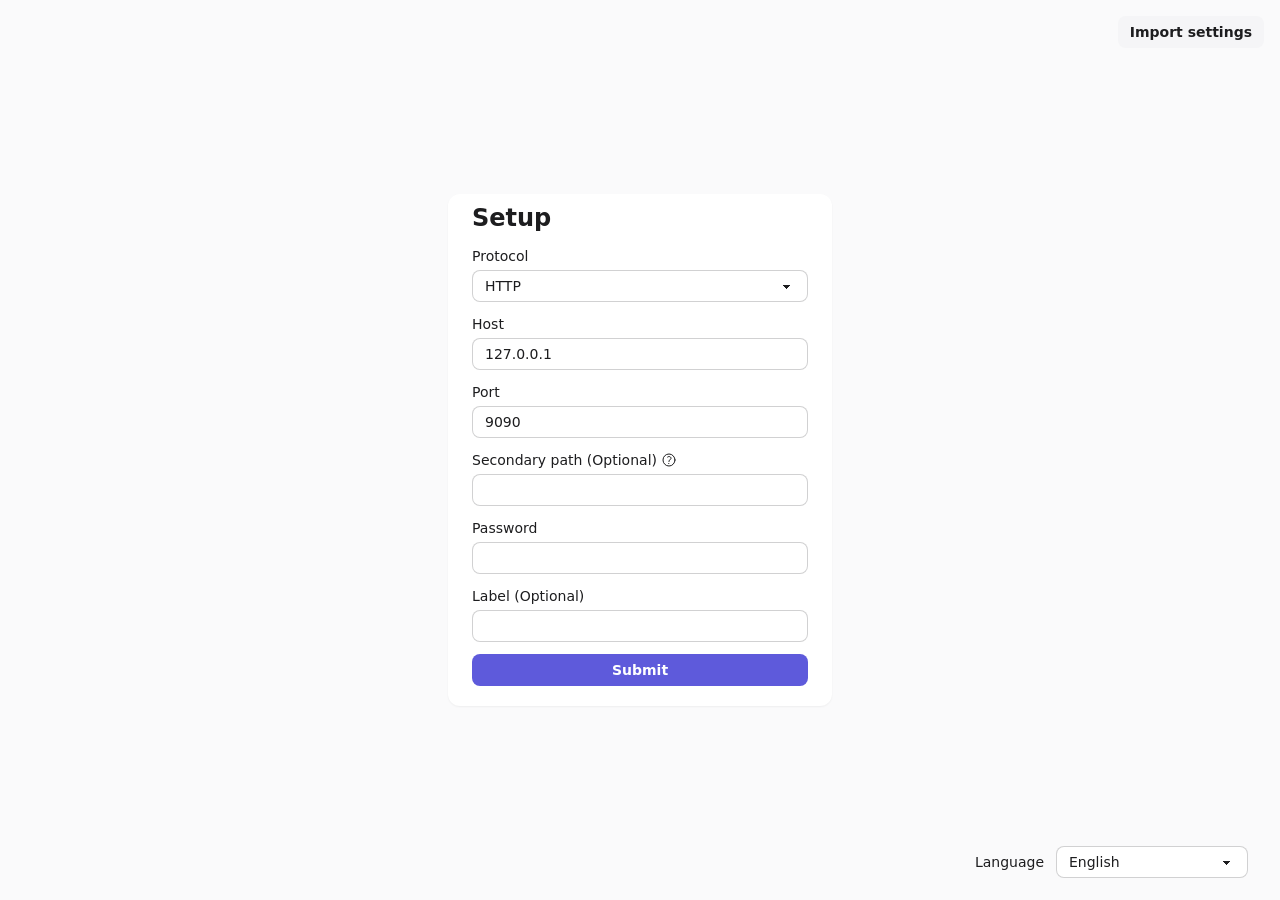
==== commit 502dbc96: "update zashboard" ====
--- a/luci-app-ssclash/rootfs/opt/clash/ui/index.html
+++ b/luci-app-ssclash/rootfs/opt/clash/ui/index.html
@@ -31,8 +31,8 @@
       name="theme-color"
       content="#FFFFFF"
     />
-    <script type="module" crossorigin src="./assets/index-DO6l3Ahx.js"></script>
-    <link rel="stylesheet" crossorigin href="./assets/index--JK5kO-D.css">
+    <script type="module" crossorigin src="./assets/index-C38-1QST.js"></script>
+    <link rel="stylesheet" crossorigin href="./assets/index-BmXMeA2O.css">
   <link rel="manifest" href="./manifest.webmanifest"><script id="vite-plugin-pwa:register-sw" src="./registerSW.js"></script></head>
   <body class="h-dvh w-screen">
     <div id="app"></div>
--- a/luci-app-ssclash/rootfs/opt/clash/ui/assets/index-BmXMeA2O.css
+++ b/luci-app-ssclash/rootfs/opt/clash/ui/assets/index-BmXMeA2O.css
@@ -0,0 +1 @@
+.tippy-box[data-animation=scale][data-placement^=top]{transform-origin:bottom}.tippy-box[data-animation=scale][data-placement^=bottom]{transform-origin:top}.tippy-box[data-animation=scale][data-placement^=left]{transform-origin:100%}.tippy-box[data-animation=scale][data-placement^=right]{transform-origin:0}.tippy-box[data-animation=scale][data-state=hidden]{opacity:0;transform:scale(.5)}.tippy-box[data-animation=fade][data-state=hidden]{opacity:0}[data-tippy-root]{max-width:calc(100vw - 10px)}.tippy-box{color:#fff;white-space:normal;background-color:#333;border-radius:4px;outline:0;font-size:14px;line-height:1.4;transition-property:transform,visibility,opacity;position:relative}.tippy-box[data-placement^=top]>.tippy-arrow{bottom:0}.tippy-box[data-placement^=top]>.tippy-arrow:before{border-width:8px 8px 0;border-top-color:initial;transform-origin:top;bottom:-7px;left:0}.tippy-box[data-placement^=bottom]>.tippy-arrow{top:0}.tippy-box[data-placement^=bottom]>.tippy-arrow:before{border-width:0 8px 8px;border-bottom-color:initial;transform-origin:bottom;top:-7px;left:0}.tippy-box[data-placement^=left]>.tippy-arrow{right:0}.tippy-box[data-placement^=left]>.tippy-arrow:before{border-width:8px 0 8px 8px;border-left-color:initial;transform-origin:0;right:-7px}.tippy-box[data-placement^=right]>.tippy-arrow{left:0}.tippy-box[data-placement^=right]>.tippy-arrow:before{border-width:8px 8px 8px 0;border-right-color:initial;transform-origin:100%;left:-7px}.tippy-box[data-inertia][data-state=visible]{transition-timing-function:cubic-bezier(.54,1.5,.38,1.11)}.tippy-arrow{color:#333;width:16px;height:16px}.tippy-arrow:before{content:"";border-style:solid;border-color:#0000;position:absolute}.tippy-content{z-index:1;padding:5px 9px;position:relative}.modal-enter-active[data-v-86efe155],.modal-leave-active[data-v-86efe155],.modal-enter-active .modal-backdrop[data-v-86efe155],.modal-leave-active .modal-backdrop[data-v-86efe155]{transition:opacity .2s}.modal-enter-from[data-v-86efe155],.modal-leave-to[data-v-86efe155],.modal-enter-from .modal-backdrop[data-v-86efe155],.modal-leave-to .modal-backdrop[data-v-86efe155]{opacity:0}.modal-enter-active .modal-box[data-v-86efe155],.modal-leave-active .modal-box[data-v-86efe155]{transition:transform .2s}.modal-enter-from .modal-box[data-v-86efe155],.modal-leave-to .modal-box[data-v-86efe155]{transform:scale(.95)}.proxy-chain-scroll[data-v-0740fe02]{flex-shrink:1;max-width:100%;padding-bottom:2px;overflow:auto hidden}.proxy-chain-path[data-v-0740fe02]{background-color:color-mix(in srgb, var(--color-base-content) 4%, transparent);border-radius:9999px;align-items:center;gap:0;min-width:max-content;padding:2px;display:inline-flex}.proxy-chain-node[data-v-0740fe02]{cursor:pointer;white-space:nowrap;border-radius:9999px;flex-shrink:0;padding:1px 10px;font-size:.75rem;line-height:1.25rem;transition:all .2s cubic-bezier(.32,.72,0,1)}.proxy-chain-node[data-v-0740fe02]:hover{background-color:color-mix(in srgb, var(--color-base-content) 8%, transparent)}.proxy-chain-node-active[data-v-0740fe02]{background-color:var(--color-neutral);color:var(--color-neutral-content);box-shadow:0 1px 2px #0000001a}.proxy-chain-node-active[data-v-0740fe02]:hover{background-color:var(--color-neutral)}.proxy-chain-node-terminal[data-v-0740fe02]{cursor:not-allowed;opacity:.6}.proxy-chain-separator[data-v-0740fe02]{opacity:.35;flex-shrink:0;width:12px;height:12px}.proxy-chain-latency[data-v-0740fe02]{font-variant-numeric:tabular-nums;letter-spacing:.01em;cursor:default;pointer-events:none;flex-shrink:0;margin-right:8px;font-size:.75rem;line-height:1.25rem}.tooltip[data-v-a54b2650]:before{z-index:20}.tooltip[data-v-51b6cabc]:before{left:0;transform:translate(-10px)}.vjs-tree-brackets{cursor:pointer}.vjs-tree-brackets:hover{color:#1890ff}.vjs-check-controller{position:absolute;left:0}.vjs-check-controller.is-checked .vjs-check-controller-inner{background-color:#1890ff;border-color:#0076e4}.vjs-check-controller.is-checked .vjs-check-controller-inner.is-checkbox:after{transform:rotate(45deg)scaleY(1)}.vjs-check-controller.is-checked .vjs-check-controller-inner.is-radio:after{transform:translate(-50%,-50%)scale(1)}.vjs-check-controller .vjs-check-controller-inner{vertical-align:middle;box-sizing:border-box;z-index:1;cursor:pointer;background-color:#fff;border:1px solid #bfcbd9;border-radius:2px;width:16px;height:16px;transition:border-color .25s cubic-bezier(.71,-.46,.29,1.46),background-color .25s cubic-bezier(.71,-.46,.29,1.46);display:inline-block;position:relative}.vjs-check-controller .vjs-check-controller-inner:after{box-sizing:content-box;content:"";transform-origin:50%;border:2px solid #fff;border-top:0;border-left:0;width:4px;height:8px;transition:transform .15s cubic-bezier(.71,-.46,.88,.6) 50ms;position:absolute;top:1px;left:4px;transform:rotate(45deg)scaleY(0)}.vjs-check-controller .vjs-check-controller-inner.is-radio{border-radius:100%}.vjs-check-controller .vjs-check-controller-inner.is-radio:after{background-color:#fff;border-radius:100%;height:4px;top:50%;left:50%}.vjs-check-controller .vjs-check-controller-original{opacity:0;z-index:-1;outline:none;margin:0;position:absolute;inset:0}.vjs-carets{cursor:pointer;position:absolute;right:0}.vjs-carets svg{transition:transform .3s}.vjs-carets:hover{color:#1890ff}.vjs-carets-close{transform:rotate(-90deg)}.vjs-tree-node{line-height:20px;display:flex;position:relative}.vjs-tree-node.has-carets{padding-left:15px}.vjs-tree-node.has-carets.has-selector,.vjs-tree-node.has-selector{padding-left:30px}.vjs-tree-node.is-highlight,.vjs-tree-node:hover{background-color:#e6f7ff;border-radius:4px}.vjs-tree-node.is-highlight .vjs-tree-node-actions,.vjs-tree-node:hover .vjs-tree-node-actions{display:block}.vjs-tree-node .vjs-indent{display:flex;position:relative}.vjs-tree-node .vjs-indent-unit.has-line{border-left:1px dashed #bfcbd9}.vjs-tree-node .vjs-tree-node-actions{background-color:#e6f7ff;border-radius:4px;padding:0 4px;display:none;position:absolute;top:0;right:0}.vjs-tree-node .vjs-tree-node-actions .vjs-tree-node-actions-item{cursor:pointer}.vjs-tree-node .vjs-tree-node-actions .vjs-tree-node-actions-item:hover{color:#1890ff}.vjs-tree-node.dark.is-highlight,.vjs-tree-node.dark .vjs-tree-node-actions,.vjs-tree-node.dark:hover{background-color:#2e4558}.vjs-node-index{-webkit-user-select:none;user-select:none;margin-right:4px;position:absolute;right:100%}.vjs-colon{white-space:pre}.vjs-comment{color:#bfcbd9}.vjs-key{white-space:nowrap}.vjs-value{word-break:break-word}.vjs-tree-node.dynamic-height .vjs-value{white-space:pre-wrap}.vjs-value-null,.vjs-value-undefined{color:#d55fde}.vjs-value-boolean,.vjs-value-number{color:#1d8ce0}.vjs-value-string{color:#13ce66}.vjs-tree{text-align:left;font-family:Monaco,Menlo,Consolas,Bitstream Vera Sans Mono,monospace;font-size:14px}.vjs-tree.is-virtual{overflow:auto}.vjs-tree.is-virtual .vjs-tree-node{white-space:nowrap}th .resizer[data-v-44665a87]{opacity:0}th:hover .resizer[data-v-44665a87]{opacity:1}.vjs-tree{font-family:NotoEmoji,Monaco,Menlo,Consolas,Bitstream Vera Sans Mono,monospace}.vjs-tree-node.is-highlight,.vjs-tree-node:hover{background-color:var(--color-base-200)}.ghost[data-v-53ef6064],.ghost[data-v-7334af8f]{opacity:.5}@layer properties{@supports (((-webkit-hyphens:none)) and (not (margin-trim:inline))) or ((-moz-orient:inline) and (not (color:rgb(from red r g b)))){*,:before,:after,::backdrop{--tw-border-style:solid;--tw-border-spacing-x:0;--tw-border-spacing-y:0;--tw-scale-x:1;--tw-scale-y:1;--tw-scale-z:1;--tw-rotate-x:initial;--tw-rotate-y:initial;--tw-rotate-z:initial;--tw-skew-x:initial;--tw-skew-y:initial;--tw-space-y-reverse:0;--tw-shadow:0 0 #0000;--tw-shadow-color:initial;--tw-shadow-alpha:100%;--tw-inset-shadow:0 0 #0000;--tw-inset-shadow-color:initial;--tw-inset-shadow-alpha:100%;--tw-ring-color:initial;--tw-ring-shadow:0 0 #0000;--tw-inset-ring-color:initial;--tw-inset-ring-shadow:0 0 #0000;--tw-ring-inset:initial;--tw-ring-offset-width:0px;--tw-ring-offset-color:#fff;--tw-ring-offset-shadow:0 0 #0000;--tw-backdrop-blur:initial;--tw-backdrop-brightness:initial;--tw-backdrop-contrast:initial;--tw-backdrop-grayscale:initial;--tw-backdrop-hue-rotate:initial;--tw-backdrop-invert:initial;--tw-backdrop-opacity:initial;--tw-backdrop-saturate:initial;--tw-backdrop-sepia:initial;--tw-leading:initial;--tw-font-weight:initial;--tw-tracking:initial;--tw-ordinal:initial;--tw-slashed-zero:initial;--tw-numeric-figure:initial;--tw-numeric-spacing:initial;--tw-numeric-fraction:initial;--tw-outline-style:solid;--tw-blur:initial;--tw-brightness:initial;--tw-contrast:initial;--tw-grayscale:initial;--tw-hue-rotate:initial;--tw-invert:initial;--tw-opacity:initial;--tw-saturate:initial;--tw-sepia:initial;--tw-drop-shadow:initial;--tw-drop-shadow-color:initial;--tw-drop-shadow-alpha:100%;--tw-drop-shadow-size:initial;--tw-duration:initial;--tw-ease:initial;--tw-translate-x:0;--tw-translate-y:0;--tw-translate-z:0}}}@layer theme{:root,:host{--font-sans:ui-sans-serif, system-ui, sans-serif, "Apple Color Emoji", "Segoe UI Emoji", "Segoe UI Symbol", "Noto Color Emoji";--font-mono:ui-monospace, SFMono-Regular, Menlo, Monaco, Consolas, "Liberation Mono", "Courier New", monospace;--color-red-500:oklch(63.7% .237 25.331);--color-yellow-500:oklch(79.5% .184 86.047);--color-green-500:oklch(72.3% .219 149.579);--color-black:#000;--color-white:#fff;--spacing:.25rem;--container-xs:20rem;--container-xl:36rem;--container-3xl:48rem;--container-6xl:72rem;--container-7xl:80rem;--text-xs:.75rem;--text-xs--line-height:calc(1 / .75);--text-sm:.875rem;--text-sm--line-height:calc(1.25 / .875);--text-base:1rem;--text-base--line-height:calc(1.5 / 1);--text-lg:1.125rem;--text-lg--line-height:calc(1.75 / 1.125);--text-2xl:1.5rem;--text-2xl--line-height:calc(2 / 1.5);--text-3xl:1.875rem;--text-3xl--line-height:calc(2.25 / 1.875);--font-weight-extralight:200;--font-weight-normal:400;--font-weight-medium:500;--font-weight-semibold:600;--font-weight-bold:700;--tracking-tight:-.025em;--tracking-wider:.05em;--leading-tight:1.25;--leading-relaxed:1.625;--radius-xs:.125rem;--radius-sm:.25rem;--radius-md:.375rem;--radius-lg:.5rem;--radius-xl:.75rem;--radius-2xl:1rem;--radius-3xl:1.5rem;--ease-out:cubic-bezier(0, 0, .2, 1);--animate-spin:spin 1s linear infinite;--animate-ping:ping 1s cubic-bezier(0, 0, .2, 1) infinite;--animate-pulse:pulse 2s cubic-bezier(.4, 0, .6, 1) infinite;--blur-sm:8px;--blur-xl:24px;--default-transition-duration:.15s;--default-transition-timing-function:cubic-bezier(.4, 0, .2, 1);--default-font-family:var(--font-sans);--default-mono-font-family:var(--font-mono);--font-MiSans-NotoEmoji:"MiSans-VF", "NotoEmoji", system-ui;--font-SarasaUI-NotoEmoji:"SarasaUiSC-Regular", "NotoEmoji", system-ui;--font-PingFang-NotoEmoji:"PingFangSC-Regular", "NotoEmoji", system-ui;--font-FiraSans-NotoEmoji:"Fira Sans", "NotoEmoji", system-ui;--font-SystemUI-NotoEmoji:"NotoEmoji", system-ui;--font-MiSans-Twemoji:"MiSans-VF", "Twemoji", system-ui;--font-SarasaUI-Twemoji:"SarasaUiSC-Regular", "Twemoji", system-ui;--font-PingFang-Twemoji:"PingFangSC-Regular", "Twemoji", system-ui;--font-FiraSans-Twemoji:"Fira Sans", "Twemoji", system-ui;--font-SystemUI-Twemoji:"Twemoji", system-ui}}@layer base{*,:after,:before,::backdrop{box-sizing:border-box;border:0 solid;margin:0;padding:0}::file-selector-button{box-sizing:border-box;border:0 solid;margin:0;padding:0}html,:host{-webkit-text-size-adjust:100%;tab-size:4;line-height:1.5;font-family:var(--default-font-family,ui-sans-serif, system-ui, sans-serif, "Apple Color Emoji", "Segoe UI Emoji", "Segoe UI Symbol", "Noto Color Emoji");font-feature-settings:var(--default-font-feature-settings,normal);font-variation-settings:var(--default-font-variation-settings,normal);-webkit-tap-highlight-color:transparent}hr{height:0;color:inherit;border-top-width:1px}abbr:where([title]){-webkit-text-decoration:underline dotted;text-decoration:underline dotted}h1,h2,h3,h4,h5,h6{font-size:inherit;font-weight:inherit}a{color:inherit;-webkit-text-decoration:inherit;-webkit-text-decoration:inherit;-webkit-text-decoration:inherit;-webkit-text-decoration:inherit;text-decoration:inherit}b,strong{font-weight:bolder}code,kbd,samp,pre{font-family:var(--default-mono-font-family,ui-monospace, SFMono-Regular, Menlo, Monaco, Consolas, "Liberation Mono", "Courier New", monospace);font-feature-settings:var(--default-mono-font-feature-settings,normal);font-variation-settings:var(--default-mono-font-variation-settings,normal);font-size:1em}small{font-size:80%}sub,sup{vertical-align:baseline;font-size:75%;line-height:0;position:relative}sub{bottom:-.25em}sup{top:-.5em}table{text-indent:0;border-color:inherit;border-collapse:collapse}:-moz-focusring{outline:auto}progress{vertical-align:baseline}summary{display:list-item}ol,ul,menu{list-style:none}img,svg,video,canvas,audio,iframe,embed,object{vertical-align:middle;display:block}img,video{max-width:100%;height:auto}button,input,select,optgroup,textarea{font:inherit;font-feature-settings:inherit;font-variation-settings:inherit;letter-spacing:inherit;color:inherit;opacity:1;background-color:#0000;border-radius:0}::file-selector-button{font:inherit;font-feature-settings:inherit;font-variation-settings:inherit;letter-spacing:inherit;color:inherit;opacity:1;background-color:#0000;border-radius:0}:where(select:is([multiple],[size])) optgroup{font-weight:bolder}:where(select:is([multiple],[size])) optgroup option{padding-inline-start:20px}::file-selector-button{margin-inline-end:4px}::placeholder{opacity:1}@supports (not ((-webkit-appearance:-apple-pay-button))) or (contain-intrinsic-size:1px){::placeholder{color:currentColor}@supports (color:color-mix(in lab, red, red)){::placeholder{color:color-mix(in oklab, currentcolor 50%, transparent)}}}textarea{resize:vertical}::-webkit-search-decoration{-webkit-appearance:none}::-webkit-date-and-time-value{min-height:1lh;text-align:inherit}::-webkit-datetime-edit{display:inline-flex}::-webkit-datetime-edit-fields-wrapper{padding:0}::-webkit-datetime-edit{padding-block:0}::-webkit-datetime-edit-year-field{padding-block:0}::-webkit-datetime-edit-month-field{padding-block:0}::-webkit-datetime-edit-day-field{padding-block:0}::-webkit-datetime-edit-hour-field{padding-block:0}::-webkit-datetime-edit-minute-field{padding-block:0}::-webkit-datetime-edit-second-field{padding-block:0}::-webkit-datetime-edit-millisecond-field{padding-block:0}::-webkit-datetime-edit-meridiem-field{padding-block:0}::-webkit-calendar-picker-indicator{line-height:1}:-moz-ui-invalid{box-shadow:none}button,input:where([type=button],[type=reset],[type=submit]){appearance:button}::file-selector-button{appearance:button}::-webkit-inner-spin-button{height:auto}::-webkit-outer-spin-button{height:auto}[hidden]:where(:not([hidden=until-found])){display:none!important}:where(:root),[data-theme=light]{--lightningcss-light:initial;--lightningcss-dark: ;color-scheme:light;--color-base-100:oklch(100% 0 0);--color-base-200:oklch(98% 0 0);--color-base-300:oklch(95% 0 0);--color-base-content:oklch(21% .006 285.885);--color-primary:oklch(45% .24 277.023);--color-primary-content:oklch(93% .034 272.788);--color-secondary:oklch(65% .241 354.308);--color-secondary-content:oklch(94% .028 342.258);--color-accent:oklch(77% .152 181.912);--color-accent-content:oklch(38% .063 188.416);--color-neutral:oklch(14% .005 285.823);--color-neutral-content:oklch(92% .004 286.32);--color-info:oklch(74% .16 232.661);--color-info-content:oklch(29% .066 243.157);--color-success:oklch(76% .177 163.223);--color-success-content:oklch(37% .077 168.94);--color-warning:oklch(82% .189 84.429);--color-warning-content:oklch(41% .112 45.904);--color-error:oklch(71% .194 13.428);--color-error-content:oklch(27% .105 12.094);--radius-selector:.5rem;--radius-field:.25rem;--radius-box:.5rem;--size-selector:.25rem;--size-field:.25rem;--border:1px;--depth:1;--noise:0}:root:has(input.theme-controller[value=light]:checked){--lightningcss-light:initial;--lightningcss-dark: ;color-scheme:light;--color-base-100:oklch(100% 0 0);--color-base-200:oklch(98% 0 0);--color-base-300:oklch(95% 0 0);--color-base-content:oklch(21% .006 285.885);--color-primary:oklch(45% .24 277.023);--color-primary-content:oklch(93% .034 272.788);--color-secondary:oklch(65% .241 354.308);--color-secondary-content:oklch(94% .028 342.258);--color-accent:oklch(77% .152 181.912);--color-accent-content:oklch(38% .063 188.416);--color-neutral:oklch(14% .005 285.823);--color-neutral-content:oklch(92% .004 286.32);--color-info:oklch(74% .16 232.661);--color-info-content:oklch(29% .066 243.157);--color-success:oklch(76% .177 163.223);--color-success-content:oklch(37% .077 168.94);--color-warning:oklch(82% .189 84.429);--color-warning-content:oklch(41% .112 45.904);--color-error:oklch(71% .194 13.428);--color-error-content:oklch(27% .105 12.094);--radius-selector:.5rem;--radius-field:.25rem;--radius-box:.5rem;--size-selector:.25rem;--size-field:.25rem;--border:1px;--depth:1;--noise:0}@media (prefers-color-scheme:dark){:root:not([data-theme]){--lightningcss-light: ;--lightningcss-dark:initial;color-scheme:dark;--color-base-100:oklch(25.33% .016 252.42);--color-base-200:oklch(23.26% .014 253.1);--color-base-300:oklch(21.15% .012 254.09);--color-base-content:oklch(97.807% .029 256.847);--color-primary:oklch(58% .233 277.117);--color-primary-content:oklch(96% .018 272.314);--color-secondary:oklch(65% .241 354.308);--color-secondary-content:oklch(94% .028 342.258);--color-accent:oklch(77% .152 181.912);--color-accent-content:oklch(38% .063 188.416);--color-neutral:oklch(14% .005 285.823);--color-neutral-content:oklch(92% .004 286.32);--color-info:oklch(74% .16 232.661);--color-info-content:oklch(29% .066 243.157);--color-success:oklch(76% .177 163.223);--color-success-content:oklch(37% .077 168.94);--color-warning:oklch(82% .189 84.429);--color-warning-content:oklch(41% .112 45.904);--color-error:oklch(71% .194 13.428);--color-error-content:oklch(27% .105 12.094);--radius-selector:.5rem;--radius-field:.25rem;--radius-box:.5rem;--size-selector:.25rem;--size-field:.25rem;--border:1px;--depth:1;--noise:0}}:is(:root:has(input.theme-controller[value=cupcake]:checked),[data-theme=cupcake]){--lightningcss-light:initial;--lightningcss-dark: ;color-scheme:light;--color-base-100:oklch(97.788% .004 56.375);--color-base-200:oklch(93.982% .007 61.449);--color-base-300:oklch(91.586% .006 53.44);--color-base-content:oklch(23.574% .066 313.189);--color-primary:oklch(85% .138 181.071);--color-primary-content:oklch(43% .078 188.216);--color-secondary:oklch(89% .061 343.231);--color-secondary-content:oklch(45% .187 3.815);--color-accent:oklch(90% .076 70.697);--color-accent-content:oklch(47% .157 37.304);--color-neutral:oklch(27% .006 286.033);--color-neutral-content:oklch(92% .004 286.32);--color-info:oklch(68% .169 237.323);--color-info-content:oklch(29% .066 243.157);--color-success:oklch(69% .17 162.48);--color-success-content:oklch(26% .051 172.552);--color-warning:oklch(79% .184 86.047);--color-warning-content:oklch(28% .066 53.813);--color-error:oklch(64% .246 16.439);--color-error-content:oklch(27% .105 12.094);--radius-selector:1rem;--radius-field:2rem;--radius-box:1rem;--size-selector:.25rem;--size-field:.25rem;--border:2px;--depth:1;--noise:0}:is(:root:has(input.theme-controller[value=bumblebee]:checked),[data-theme=bumblebee]){--lightningcss-light:initial;--lightningcss-dark: ;color-scheme:light;--color-base-100:oklch(100% 0 0);--color-base-200:oklch(97% 0 0);--color-base-300:oklch(92% 0 0);--color-base-content:oklch(20% 0 0);--color-primary:oklch(85% .199 91.936);--color-primary-content:oklch(42% .095 57.708);--color-secondary:oklch(75% .183 55.934);--color-secondary-content:oklch(40% .123 38.172);--color-accent:oklch(0% 0 0);--color-accent-content:oklch(100% 0 0);--color-neutral:oklch(37% .01 67.558);--color-neutral-content:oklch(92% .003 48.717);--color-info:oklch(74% .16 232.661);--color-info-content:oklch(39% .09 240.876);--color-success:oklch(76% .177 163.223);--color-success-content:oklch(37% .077 168.94);--color-warning:oklch(82% .189 84.429);--color-warning-content:oklch(41% .112 45.904);--color-error:oklch(70% .191 22.216);--color-error-content:oklch(39% .141 25.723);--radius-selector:1rem;--radius-field:.5rem;--radius-box:1rem;--size-selector:.25rem;--size-field:.25rem;--border:1px;--depth:1;--noise:0}:is(:root:has(input.theme-controller[value=emerald]:checked),[data-theme=emerald]){--lightningcss-light:initial;--lightningcss-dark: ;color-scheme:light;--color-base-100:oklch(100% 0 0);--color-base-200:oklch(93% 0 0);--color-base-300:oklch(86% 0 0);--color-base-content:oklch(35.519% .032 262.988);--color-primary:oklch(76.662% .135 153.45);--color-primary-content:oklch(33.387% .04 162.24);--color-secondary:oklch(61.302% .202 261.294);--color-secondary-content:oklch(100% 0 0);--color-accent:oklch(72.772% .149 33.2);--color-accent-content:oklch(0% 0 0);--color-neutral:oklch(35.519% .032 262.988);--color-neutral-content:oklch(98.462% .001 247.838);--color-info:oklch(72.06% .191 231.6);--color-info-content:oklch(0% 0 0);--color-success:oklch(64.8% .15 160);--color-success-content:oklch(0% 0 0);--color-warning:oklch(84.71% .199 83.87);--color-warning-content:oklch(0% 0 0);--color-error:oklch(71.76% .221 22.18);--color-error-content:oklch(0% 0 0);--radius-selector:1rem;--radius-field:.5rem;--radius-box:1rem;--size-selector:.25rem;--size-field:.25rem;--border:1px;--depth:0;--noise:0}:is(:root:has(input.theme-controller[value=corporate]:checked),[data-theme=corporate]){--lightningcss-light:initial;--lightningcss-dark: ;color-scheme:light;--color-base-100:oklch(100% 0 0);--color-base-200:oklch(93% 0 0);--color-base-300:oklch(86% 0 0);--color-base-content:oklch(22.389% .031 278.072);--color-primary:oklch(58% .158 241.966);--color-primary-content:oklch(100% 0 0);--color-secondary:oklch(55% .046 257.417);--color-secondary-content:oklch(100% 0 0);--color-accent:oklch(60% .118 184.704);--color-accent-content:oklch(100% 0 0);--color-neutral:oklch(0% 0 0);--color-neutral-content:oklch(100% 0 0);--color-info:oklch(60% .126 221.723);--color-info-content:oklch(100% 0 0);--color-success:oklch(62% .194 149.214);--color-success-content:oklch(100% 0 0);--color-warning:oklch(85% .199 91.936);--color-warning-content:oklch(0% 0 0);--color-error:oklch(70% .191 22.216);--color-error-content:oklch(0% 0 0);--radius-selector:.25rem;--radius-field:.25rem;--radius-box:.25rem;--size-selector:.25rem;--size-field:.25rem;--border:1px;--depth:0;--noise:0}:is(:root:has(input.theme-controller[value=synthwave]:checked),[data-theme=synthwave]){--lightningcss-light: ;--lightningcss-dark:initial;color-scheme:dark;--color-base-100:oklch(15% .09 281.288);--color-base-200:oklch(20% .09 281.288);--color-base-300:oklch(25% .09 281.288);--color-base-content:oklch(78% .115 274.713);--color-primary:oklch(71% .202 349.761);--color-primary-content:oklch(28% .109 3.907);--color-secondary:oklch(82% .111 230.318);--color-secondary-content:oklch(29% .066 243.157);--color-accent:oklch(75% .183 55.934);--color-accent-content:oklch(26% .079 36.259);--color-neutral:oklch(45% .24 277.023);--color-neutral-content:oklch(87% .065 274.039);--color-info:oklch(74% .16 232.661);--color-info-content:oklch(29% .066 243.157);--color-success:oklch(77% .152 181.912);--color-success-content:oklch(27% .046 192.524);--color-warning:oklch(90% .182 98.111);--color-warning-content:oklch(42% .095 57.708);--color-error:oklch(73.7% .121 32.639);--color-error-content:oklch(23.501% .096 290.329);--radius-selector:1rem;--radius-field:.5rem;--radius-box:1rem;--size-selector:.25rem;--size-field:.25rem;--border:1px;--depth:0;--noise:0}:is(:root:has(input.theme-controller[value=retro]:checked),[data-theme=retro]){--lightningcss-light:initial;--lightningcss-dark: ;color-scheme:light;--color-base-100:oklch(91.637% .034 90.515);--color-base-200:oklch(88.272% .049 91.774);--color-base-300:oklch(84.133% .065 90.856);--color-base-content:oklch(41% .112 45.904);--color-primary:oklch(80% .114 19.571);--color-primary-content:oklch(39% .141 25.723);--color-secondary:oklch(92% .084 155.995);--color-secondary-content:oklch(44% .119 151.328);--color-accent:oklch(68% .162 75.834);--color-accent-content:oklch(41% .112 45.904);--color-neutral:oklch(44% .011 73.639);--color-neutral-content:oklch(86% .005 56.366);--color-info:oklch(58% .158 241.966);--color-info-content:oklch(96% .059 95.617);--color-success:oklch(51% .096 186.391);--color-success-content:oklch(96% .059 95.617);--color-warning:oklch(64% .222 41.116);--color-warning-content:oklch(96% .059 95.617);--color-error:oklch(70% .191 22.216);--color-error-content:oklch(40% .123 38.172);--radius-selector:.25rem;--radius-field:.25rem;--radius-box:.5rem;--size-selector:.25rem;--size-field:.25rem;--border:1px;--depth:0;--noise:0}:is(:root:has(input.theme-controller[value=cyberpunk]:checked),[data-theme=cyberpunk]){--lightningcss-light:initial;--lightningcss-dark: ;color-scheme:light;--color-base-100:oklch(94.51% .179 104.32);--color-base-200:oklch(91.51% .179 104.32);--color-base-300:oklch(85.51% .179 104.32);--color-base-content:oklch(0% 0 0);--color-primary:oklch(74.22% .209 6.35);--color-primary-content:oklch(14.844% .041 6.35);--color-secondary:oklch(83.33% .184 204.72);--color-secondary-content:oklch(16.666% .036 204.72);--color-accent:oklch(71.86% .217 310.43);--color-accent-content:oklch(14.372% .043 310.43);--color-neutral:oklch(23.04% .065 269.31);--color-neutral-content:oklch(94.51% .179 104.32);--color-info:oklch(72.06% .191 231.6);--color-info-content:oklch(0% 0 0);--color-success:oklch(64.8% .15 160);--color-success-content:oklch(0% 0 0);--color-warning:oklch(84.71% .199 83.87);--color-warning-content:oklch(0% 0 0);--color-error:oklch(71.76% .221 22.18);--color-error-content:oklch(0% 0 0);--radius-selector:0rem;--radius-field:0rem;--radius-box:0rem;--size-selector:.25rem;--size-field:.25rem;--border:1px;--depth:0;--noise:0}:is(:root:has(input.theme-controller[value=valentine]:checked),[data-theme=valentine]){--lightningcss-light:initial;--lightningcss-dark: ;color-scheme:light;--color-base-100:oklch(97% .014 343.198);--color-base-200:oklch(94% .028 342.258);--color-base-300:oklch(89% .061 343.231);--color-base-content:oklch(52% .223 3.958);--color-primary:oklch(65% .241 354.308);--color-primary-content:oklch(100% 0 0);--color-secondary:oklch(62% .265 303.9);--color-secondary-content:oklch(97% .014 308.299);--color-accent:oklch(82% .111 230.318);--color-accent-content:oklch(39% .09 240.876);--color-neutral:oklch(40% .153 2.432);--color-neutral-content:oklch(89% .061 343.231);--color-info:oklch(86% .127 207.078);--color-info-content:oklch(44% .11 240.79);--color-success:oklch(84% .143 164.978);--color-success-content:oklch(43% .095 166.913);--color-warning:oklch(75% .183 55.934);--color-warning-content:oklch(26% .079 36.259);--color-error:oklch(63% .237 25.331);--color-error-content:oklch(97% .013 17.38);--radius-selector:1rem;--radius-field:2rem;--radius-box:1rem;--size-selector:.25rem;--size-field:.25rem;--border:1px;--depth:0;--noise:0}:is(:root:has(input.theme-controller[value=halloween]:checked),[data-theme=halloween]){--lightningcss-light: ;--lightningcss-dark:initial;color-scheme:dark;--color-base-100:oklch(21% .006 56.043);--color-base-200:oklch(14% .004 49.25);--color-base-300:oklch(0% 0 0);--color-base-content:oklch(84.955% 0 0);--color-primary:oklch(77.48% .204 60.62);--color-primary-content:oklch(19.693% .004 196.779);--color-secondary:oklch(45.98% .248 305.03);--color-secondary-content:oklch(89.196% .049 305.03);--color-accent:oklch(64.8% .223 136.073);--color-accent-content:oklch(0% 0 0);--color-neutral:oklch(24.371% .046 65.681);--color-neutral-content:oklch(84.874% .009 65.681);--color-info:oklch(54.615% .215 262.88);--color-info-content:oklch(90.923% .043 262.88);--color-success:oklch(62.705% .169 149.213);--color-success-content:oklch(12.541% .033 149.213);--color-warning:oklch(66.584% .157 58.318);--color-warning-content:oklch(13.316% .031 58.318);--color-error:oklch(65.72% .199 27.33);--color-error-content:oklch(13.144% .039 27.33);--radius-selector:1rem;--radius-field:.5rem;--radius-box:1rem;--size-selector:.25rem;--size-field:.25rem;--border:1px;--depth:1;--noise:0}:is(:root:has(input.theme-controller[value=garden]:checked),[data-theme=garden]){--lightningcss-light:initial;--lightningcss-dark: ;color-scheme:light;--color-base-100:oklch(92.951% .002 17.197);--color-base-200:oklch(86.445% .002 17.197);--color-base-300:oklch(79.938% .001 17.197);--color-base-content:oklch(16.961% .001 17.32);--color-primary:oklch(62.45% .278 3.836);--color-primary-content:oklch(100% 0 0);--color-secondary:oklch(48.495% .11 355.095);--color-secondary-content:oklch(89.699% .022 355.095);--color-accent:oklch(56.273% .054 154.39);--color-accent-content:oklch(100% 0 0);--color-neutral:oklch(24.155% .049 89.07);--color-neutral-content:oklch(92.951% .002 17.197);--color-info:oklch(72.06% .191 231.6);--color-info-content:oklch(0% 0 0);--color-success:oklch(64.8% .15 160);--color-success-content:oklch(0% 0 0);--color-warning:oklch(84.71% .199 83.87);--color-warning-content:oklch(0% 0 0);--color-error:oklch(71.76% .221 22.18);--color-error-content:oklch(0% 0 0);--radius-selector:1rem;--radius-field:.5rem;--radius-box:1rem;--size-selector:.25rem;--size-field:.25rem;--border:1px;--depth:0;--noise:0}:is(:root:has(input.theme-controller[value=forest]:checked),[data-theme=forest]){--lightningcss-light: ;--lightningcss-dark:initial;color-scheme:dark;--color-base-100:oklch(20.84% .008 17.911);--color-base-200:oklch(18.522% .007 17.911);--color-base-300:oklch(16.203% .007 17.911);--color-base-content:oklch(83.768% .001 17.911);--color-primary:oklch(68.628% .185 148.958);--color-primary-content:oklch(0% 0 0);--color-secondary:oklch(69.776% .135 168.327);--color-secondary-content:oklch(13.955% .027 168.327);--color-accent:oklch(70.628% .119 185.713);--color-accent-content:oklch(14.125% .023 185.713);--color-neutral:oklch(30.698% .039 171.364);--color-neutral-content:oklch(86.139% .007 171.364);--color-info:oklch(72.06% .191 231.6);--color-info-content:oklch(0% 0 0);--color-success:oklch(64.8% .15 160);--color-success-content:oklch(0% 0 0);--color-warning:oklch(84.71% .199 83.87);--color-warning-content:oklch(0% 0 0);--color-error:oklch(71.76% .221 22.18);--color-error-content:oklch(0% 0 0);--radius-selector:1rem;--radius-field:2rem;--radius-box:1rem;--size-selector:.25rem;--size-field:.25rem;--border:1px;--depth:0;--noise:0}:is(:root:has(input.theme-controller[value=aqua]:checked),[data-theme=aqua]){--lightningcss-light: ;--lightningcss-dark:initial;color-scheme:dark;--color-base-100:oklch(37% .146 265.522);--color-base-200:oklch(28% .091 267.935);--color-base-300:oklch(22% .091 267.935);--color-base-content:oklch(90% .058 230.902);--color-primary:oklch(85.661% .144 198.645);--color-primary-content:oklch(40.124% .068 197.603);--color-secondary:oklch(60.682% .108 309.782);--color-secondary-content:oklch(96% .016 293.756);--color-accent:oklch(93.426% .102 94.555);--color-accent-content:oklch(18.685% .02 94.555);--color-neutral:oklch(27% .146 265.522);--color-neutral-content:oklch(80% .146 265.522);--color-info:oklch(54.615% .215 262.88);--color-info-content:oklch(90.923% .043 262.88);--color-success:oklch(62.705% .169 149.213);--color-success-content:oklch(12.541% .033 149.213);--color-warning:oklch(66.584% .157 58.318);--color-warning-content:oklch(27% .077 45.635);--color-error:oklch(73.95% .19 27.33);--color-error-content:oklch(14.79% .038 27.33);--radius-selector:1rem;--radius-field:.5rem;--radius-box:1rem;--size-selector:.25rem;--size-field:.25rem;--border:1px;--depth:1;--noise:0}:is(:root:has(input.theme-controller[value=lofi]:checked),[data-theme=lofi]){--lightningcss-light:initial;--lightningcss-dark: ;color-scheme:light;--color-base-100:oklch(100% 0 0);--color-base-200:oklch(97% 0 0);--color-base-300:oklch(94% 0 0);--color-base-content:oklch(0% 0 0);--color-primary:oklch(15.906% 0 0);--color-primary-content:oklch(100% 0 0);--color-secondary:oklch(21.455% .001 17.278);--color-secondary-content:oklch(100% 0 0);--color-accent:oklch(26.861% 0 0);--color-accent-content:oklch(100% 0 0);--color-neutral:oklch(0% 0 0);--color-neutral-content:oklch(100% 0 0);--color-info:oklch(79.54% .103 205.9);--color-info-content:oklch(15.908% .02 205.9);--color-success:oklch(90.13% .153 164.14);--color-success-content:oklch(18.026% .03 164.14);--color-warning:oklch(88.37% .135 79.94);--color-warning-content:oklch(17.674% .027 79.94);--color-error:oklch(78.66% .15 28.47);--color-error-content:oklch(15.732% .03 28.47);--radius-selector:2rem;--radius-field:.25rem;--radius-box:.5rem;--size-selector:.25rem;--size-field:.25rem;--border:1px;--depth:0;--noise:0}:is(:root:has(input.theme-controller[value=pastel]:checked),[data-theme=pastel]){--lightningcss-light:initial;--lightningcss-dark: ;color-scheme:light;--color-base-100:oklch(100% 0 0);--color-base-200:oklch(98.462% .001 247.838);--color-base-300:oklch(92.462% .001 247.838);--color-base-content:oklch(20% 0 0);--color-primary:oklch(90% .063 306.703);--color-primary-content:oklch(49% .265 301.924);--color-secondary:oklch(89% .058 10.001);--color-secondary-content:oklch(51% .222 16.935);--color-accent:oklch(90% .093 164.15);--color-accent-content:oklch(50% .118 165.612);--color-neutral:oklch(55% .046 257.417);--color-neutral-content:oklch(92% .013 255.508);--color-info:oklch(86% .127 207.078);--color-info-content:oklch(52% .105 223.128);--color-success:oklch(87% .15 154.449);--color-success-content:oklch(52% .154 150.069);--color-warning:oklch(83% .128 66.29);--color-warning-content:oklch(55% .195 38.402);--color-error:oklch(80% .114 19.571);--color-error-content:oklch(50% .213 27.518);--radius-selector:1rem;--radius-field:2rem;--radius-box:1rem;--size-selector:.25rem;--size-field:.25rem;--border:2px;--depth:0;--noise:0}:is(:root:has(input.theme-controller[value=fantasy]:checked),[data-theme=fantasy]){--lightningcss-light:initial;--lightningcss-dark: ;color-scheme:light;--color-base-100:oklch(100% 0 0);--color-base-200:oklch(93% 0 0);--color-base-300:oklch(86% 0 0);--color-base-content:oklch(27.807% .029 256.847);--color-primary:oklch(37.45% .189 325.02);--color-primary-content:oklch(87.49% .037 325.02);--color-secondary:oklch(53.92% .162 241.36);--color-secondary-content:oklch(90.784% .032 241.36);--color-accent:oklch(75.98% .204 56.72);--color-accent-content:oklch(15.196% .04 56.72);--color-neutral:oklch(27.807% .029 256.847);--color-neutral-content:oklch(85.561% .005 256.847);--color-info:oklch(72.06% .191 231.6);--color-info-content:oklch(0% 0 0);--color-success:oklch(64.8% .15 160);--color-success-content:oklch(0% 0 0);--color-warning:oklch(84.71% .199 83.87);--color-warning-content:oklch(0% 0 0);--color-error:oklch(71.76% .221 22.18);--color-error-content:oklch(0% 0 0);--radius-selector:1rem;--radius-field:.5rem;--radius-box:1rem;--size-selector:.25rem;--size-field:.25rem;--border:1px;--depth:1;--noise:0}:is(:root:has(input.theme-controller[value=wireframe]:checked),[data-theme=wireframe]){--lightningcss-light:initial;--lightningcss-dark: ;color-scheme:light;--color-base-100:oklch(100% 0 0);--color-base-200:oklch(97% 0 0);--color-base-300:oklch(94% 0 0);--color-base-content:oklch(20% 0 0);--color-primary:oklch(87% 0 0);--color-primary-content:oklch(26% 0 0);--color-secondary:oklch(87% 0 0);--color-secondary-content:oklch(26% 0 0);--color-accent:oklch(87% 0 0);--color-accent-content:oklch(26% 0 0);--color-neutral:oklch(87% 0 0);--color-neutral-content:oklch(26% 0 0);--color-info:oklch(44% .11 240.79);--color-info-content:oklch(90% .058 230.902);--color-success:oklch(43% .095 166.913);--color-success-content:oklch(90% .093 164.15);--color-warning:oklch(47% .137 46.201);--color-warning-content:oklch(92% .12 95.746);--color-error:oklch(44% .177 26.899);--color-error-content:oklch(88% .062 18.334);--radius-selector:0rem;--radius-field:.25rem;--radius-box:.25rem;--size-selector:.25rem;--size-field:.25rem;--border:1px;--depth:0;--noise:0}:is(:root:has(input.theme-controller[value=black]:checked),[data-theme=black]){--lightningcss-light: ;--lightningcss-dark:initial;color-scheme:dark;--color-base-100:oklch(0% 0 0);--color-base-200:oklch(19% 0 0);--color-base-300:oklch(22% 0 0);--color-base-content:oklch(87.609% 0 0);--color-primary:oklch(35% 0 0);--color-primary-content:oklch(100% 0 0);--color-secondary:oklch(35% 0 0);--color-secondary-content:oklch(100% 0 0);--color-accent:oklch(35% 0 0);--color-accent-content:oklch(100% 0 0);--color-neutral:oklch(35% 0 0);--color-neutral-content:oklch(100% 0 0);--color-info:oklch(45.201% .313 264.052);--color-info-content:oklch(89.04% .062 264.052);--color-success:oklch(51.975% .176 142.495);--color-success-content:oklch(90.395% .035 142.495);--color-warning:oklch(96.798% .211 109.769);--color-warning-content:oklch(19.359% .042 109.769);--color-error:oklch(62.795% .257 29.233);--color-error-content:oklch(12.559% .051 29.233);--radius-selector:0rem;--radius-field:0rem;--radius-box:0rem;--size-selector:.25rem;--size-field:.25rem;--border:1px;--depth:0;--noise:0}:is(:root:has(input.theme-controller[value=luxury]:checked),[data-theme=luxury]){--lightningcss-light: ;--lightningcss-dark:initial;color-scheme:dark;--color-base-100:oklch(14.076% .004 285.822);--color-base-200:oklch(20.219% .004 308.229);--color-base-300:oklch(23.219% .004 308.229);--color-base-content:oklch(75.687% .123 76.89);--color-primary:oklch(100% 0 0);--color-primary-content:oklch(20% 0 0);--color-secondary:oklch(27.581% .064 261.069);--color-secondary-content:oklch(85.516% .012 261.069);--color-accent:oklch(36.674% .051 338.825);--color-accent-content:oklch(87.334% .01 338.825);--color-neutral:oklch(24.27% .057 59.825);--color-neutral-content:oklch(93.203% .089 90.861);--color-info:oklch(79.061% .121 237.133);--color-info-content:oklch(15.812% .024 237.133);--color-success:oklch(78.119% .192 132.154);--color-success-content:oklch(15.623% .038 132.154);--color-warning:oklch(86.127% .136 102.891);--color-warning-content:oklch(17.225% .027 102.891);--color-error:oklch(71.753% .176 22.568);--color-error-content:oklch(14.35% .035 22.568);--radius-selector:1rem;--radius-field:.5rem;--radius-box:1rem;--size-selector:.25rem;--size-field:.25rem;--border:1px;--depth:1;--noise:0}:is(:root:has(input.theme-controller[value=dracula]:checked),[data-theme=dracula]){--lightningcss-light: ;--lightningcss-dark:initial;color-scheme:dark;--color-base-100:oklch(28.822% .022 277.508);--color-base-200:oklch(26.805% .02 277.508);--color-base-300:oklch(24.787% .019 277.508);--color-base-content:oklch(97.747% .007 106.545);--color-primary:oklch(75.461% .183 346.812);--color-primary-content:oklch(15.092% .036 346.812);--color-secondary:oklch(74.202% .148 301.883);--color-secondary-content:oklch(14.84% .029 301.883);--color-accent:oklch(83.392% .124 66.558);--color-accent-content:oklch(16.678% .024 66.558);--color-neutral:oklch(39.445% .032 275.524);--color-neutral-content:oklch(87.889% .006 275.524);--color-info:oklch(88.263% .093 212.846);--color-info-content:oklch(17.652% .018 212.846);--color-success:oklch(87.099% .219 148.024);--color-success-content:oklch(17.419% .043 148.024);--color-warning:oklch(95.533% .134 112.757);--color-warning-content:oklch(19.106% .026 112.757);--color-error:oklch(68.22% .206 24.43);--color-error-content:oklch(13.644% .041 24.43);--radius-selector:1rem;--radius-field:.5rem;--radius-box:1rem;--size-selector:.25rem;--size-field:.25rem;--border:1px;--depth:0;--noise:0}:is(:root:has(input.theme-controller[value=cmyk]:checked),[data-theme=cmyk]){--lightningcss-light:initial;--lightningcss-dark: ;color-scheme:light;--color-base-100:oklch(100% 0 0);--color-base-200:oklch(95% 0 0);--color-base-300:oklch(90% 0 0);--color-base-content:oklch(20% 0 0);--color-primary:oklch(71.772% .133 239.443);--color-primary-content:oklch(14.354% .026 239.443);--color-secondary:oklch(64.476% .202 359.339);--color-secondary-content:oklch(12.895% .04 359.339);--color-accent:oklch(94.228% .189 105.306);--color-accent-content:oklch(18.845% .037 105.306);--color-neutral:oklch(21.778% 0 0);--color-neutral-content:oklch(84.355% 0 0);--color-info:oklch(68.475% .094 217.284);--color-info-content:oklch(13.695% .018 217.284);--color-success:oklch(46.949% .162 321.406);--color-success-content:oklch(89.389% .032 321.406);--color-warning:oklch(71.236% .159 52.023);--color-warning-content:oklch(14.247% .031 52.023);--color-error:oklch(62.013% .208 28.717);--color-error-content:oklch(12.402% .041 28.717);--radius-selector:1rem;--radius-field:.5rem;--radius-box:1rem;--size-selector:.25rem;--size-field:.25rem;--border:1px;--depth:0;--noise:0}:is(:root:has(input.theme-controller[value=autumn]:checked),[data-theme=autumn]){--lightningcss-light:initial;--lightningcss-dark: ;color-scheme:light;--color-base-100:oklch(95.814% 0 0);--color-base-200:oklch(89.107% 0 0);--color-base-300:oklch(82.4% 0 0);--color-base-content:oklch(19.162% 0 0);--color-primary:oklch(40.723% .161 17.53);--color-primary-content:oklch(88.144% .032 17.53);--color-secondary:oklch(61.676% .169 23.865);--color-secondary-content:oklch(12.335% .033 23.865);--color-accent:oklch(73.425% .094 60.729);--color-accent-content:oklch(14.685% .018 60.729);--color-neutral:oklch(54.367% .037 51.902);--color-neutral-content:oklch(90.873% .007 51.902);--color-info:oklch(69.224% .097 207.284);--color-info-content:oklch(13.844% .019 207.284);--color-success:oklch(60.995% .08 174.616);--color-success-content:oklch(12.199% .016 174.616);--color-warning:oklch(70.081% .164 56.844);--color-warning-content:oklch(14.016% .032 56.844);--color-error:oklch(53.07% .241 24.16);--color-error-content:oklch(90.614% .048 24.16);--radius-selector:1rem;--radius-field:.5rem;--radius-box:1rem;--size-selector:.25rem;--size-field:.25rem;--border:1px;--depth:1;--noise:0}:is(:root:has(input.theme-controller[value=business]:checked),[data-theme=business]){--lightningcss-light: ;--lightningcss-dark:initial;color-scheme:dark;--color-base-100:oklch(24.353% 0 0);--color-base-200:oklch(22.648% 0 0);--color-base-300:oklch(20.944% 0 0);--color-base-content:oklch(84.87% 0 0);--color-primary:oklch(41.703% .099 251.473);--color-primary-content:oklch(88.34% .019 251.473);--color-secondary:oklch(64.092% .027 229.389);--color-secondary-content:oklch(12.818% .005 229.389);--color-accent:oklch(67.271% .167 35.791);--color-accent-content:oklch(13.454% .033 35.791);--color-neutral:oklch(27.441% .013 253.041);--color-neutral-content:oklch(85.488% .002 253.041);--color-info:oklch(62.616% .143 240.033);--color-info-content:oklch(12.523% .028 240.033);--color-success:oklch(70.226% .094 156.596);--color-success-content:oklch(14.045% .018 156.596);--color-warning:oklch(77.482% .115 81.519);--color-warning-content:oklch(15.496% .023 81.519);--color-error:oklch(51.61% .146 29.674);--color-error-content:oklch(90.322% .029 29.674);--radius-selector:0rem;--radius-field:.25rem;--radius-box:.25rem;--size-selector:.25rem;--size-field:.25rem;--border:1px;--depth:0;--noise:0}:is(:root:has(input.theme-controller[value=acid]:checked),[data-theme=acid]){--lightningcss-light:initial;--lightningcss-dark: ;color-scheme:light;--color-base-100:oklch(98% 0 0);--color-base-200:oklch(95% 0 0);--color-base-300:oklch(91% 0 0);--color-base-content:oklch(0% 0 0);--color-primary:oklch(71.9% .357 330.759);--color-primary-content:oklch(14.38% .071 330.759);--color-secondary:oklch(73.37% .224 48.25);--color-secondary-content:oklch(14.674% .044 48.25);--color-accent:oklch(92.78% .264 122.962);--color-accent-content:oklch(18.556% .052 122.962);--color-neutral:oklch(21.31% .128 278.68);--color-neutral-content:oklch(84.262% .025 278.68);--color-info:oklch(60.72% .227 252.05);--color-info-content:oklch(12.144% .045 252.05);--color-success:oklch(85.72% .266 158.53);--color-success-content:oklch(17.144% .053 158.53);--color-warning:oklch(91.01% .212 100.5);--color-warning-content:oklch(18.202% .042 100.5);--color-error:oklch(64.84% .293 29.349);--color-error-content:oklch(12.968% .058 29.349);--radius-selector:1rem;--radius-field:1rem;--radius-box:1rem;--size-selector:.25rem;--size-field:.25rem;--border:1px;--depth:1;--noise:0}:is(:root:has(input.theme-controller[value=lemonade]:checked),[data-theme=lemonade]){--lightningcss-light:initial;--lightningcss-dark: ;color-scheme:light;--color-base-100:oklch(98.71% .02 123.72);--color-base-200:oklch(91.8% .018 123.72);--color-base-300:oklch(84.89% .017 123.72);--color-base-content:oklch(19.742% .004 123.72);--color-primary:oklch(58.92% .199 134.6);--color-primary-content:oklch(11.784% .039 134.6);--color-secondary:oklch(77.75% .196 111.09);--color-secondary-content:oklch(15.55% .039 111.09);--color-accent:oklch(85.39% .201 100.73);--color-accent-content:oklch(17.078% .04 100.73);--color-neutral:oklch(30.98% .075 108.6);--color-neutral-content:oklch(86.196% .015 108.6);--color-info:oklch(86.19% .047 224.14);--color-info-content:oklch(17.238% .009 224.14);--color-success:oklch(86.19% .047 157.85);--color-success-content:oklch(17.238% .009 157.85);--color-warning:oklch(86.19% .047 102.15);--color-warning-content:oklch(17.238% .009 102.15);--color-error:oklch(86.19% .047 25.85);--color-error-content:oklch(17.238% .009 25.85);--radius-selector:1rem;--radius-field:.5rem;--radius-box:1rem;--size-selector:.25rem;--size-field:.25rem;--border:1px;--depth:0;--noise:0}:is(:root:has(input.theme-controller[value=night]:checked),[data-theme=night]){--lightningcss-light: ;--lightningcss-dark:initial;color-scheme:dark;--color-base-100:oklch(20.768% .039 265.754);--color-base-200:oklch(19.314% .037 265.754);--color-base-300:oklch(17.86% .034 265.754);--color-base-content:oklch(84.153% .007 265.754);--color-primary:oklch(75.351% .138 232.661);--color-primary-content:oklch(15.07% .027 232.661);--color-secondary:oklch(68.011% .158 276.934);--color-secondary-content:oklch(13.602% .031 276.934);--color-accent:oklch(72.36% .176 350.048);--color-accent-content:oklch(14.472% .035 350.048);--color-neutral:oklch(27.949% .036 260.03);--color-neutral-content:oklch(85.589% .007 260.03);--color-info:oklch(68.455% .148 237.251);--color-info-content:oklch(0% 0 0);--color-success:oklch(78.452% .132 181.911);--color-success-content:oklch(15.69% .026 181.911);--color-warning:oklch(83.242% .139 82.95);--color-warning-content:oklch(16.648% .027 82.95);--color-error:oklch(71.785% .17 13.118);--color-error-content:oklch(14.357% .034 13.118);--radius-selector:1rem;--radius-field:.5rem;--radius-box:1rem;--size-selector:.25rem;--size-field:.25rem;--border:1px;--depth:0;--noise:0}:is(:root:has(input.theme-controller[value=coffee]:checked),[data-theme=coffee]){--lightningcss-light: ;--lightningcss-dark:initial;color-scheme:dark;--color-base-100:oklch(24% .023 329.708);--color-base-200:oklch(21% .021 329.708);--color-base-300:oklch(16% .019 329.708);--color-base-content:oklch(72.354% .092 79.129);--color-primary:oklch(71.996% .123 62.756);--color-primary-content:oklch(14.399% .024 62.756);--color-secondary:oklch(34.465% .029 199.194);--color-secondary-content:oklch(86.893% .005 199.194);--color-accent:oklch(42.621% .074 224.389);--color-accent-content:oklch(88.524% .014 224.389);--color-neutral:oklch(16.51% .015 326.261);--color-neutral-content:oklch(83.302% .003 326.261);--color-info:oklch(79.49% .063 184.558);--color-info-content:oklch(15.898% .012 184.558);--color-success:oklch(74.722% .072 131.116);--color-success-content:oklch(14.944% .014 131.116);--color-warning:oklch(88.15% .14 87.722);--color-warning-content:oklch(17.63% .028 87.722);--color-error:oklch(77.318% .128 31.871);--color-error-content:oklch(15.463% .025 31.871);--radius-selector:1rem;--radius-field:.5rem;--radius-box:1rem;--size-selector:.25rem;--size-field:.25rem;--border:1px;--depth:0;--noise:0}:is(:root:has(input.theme-controller[value=winter]:checked),[data-theme=winter]){--lightningcss-light:initial;--lightningcss-dark: ;color-scheme:light;--color-base-100:oklch(100% 0 0);--color-base-200:oklch(97.466% .011 259.822);--color-base-300:oklch(93.268% .016 262.751);--color-base-content:oklch(41.886% .053 255.824);--color-primary:oklch(56.86% .255 257.57);--color-primary-content:oklch(91.372% .051 257.57);--color-secondary:oklch(42.551% .161 282.339);--color-secondary-content:oklch(88.51% .032 282.339);--color-accent:oklch(59.939% .191 335.171);--color-accent-content:oklch(11.988% .038 335.171);--color-neutral:oklch(19.616% .063 257.651);--color-neutral-content:oklch(83.923% .012 257.651);--color-info:oklch(88.127% .085 214.515);--color-info-content:oklch(17.625% .017 214.515);--color-success:oklch(80.494% .077 197.823);--color-success-content:oklch(16.098% .015 197.823);--color-warning:oklch(89.172% .045 71.47);--color-warning-content:oklch(17.834% .009 71.47);--color-error:oklch(73.092% .11 20.076);--color-error-content:oklch(14.618% .022 20.076);--radius-selector:1rem;--radius-field:.5rem;--radius-box:1rem;--size-selector:.25rem;--size-field:.25rem;--border:1px;--depth:0;--noise:0}:is(:root:has(input.theme-controller[value=dim]:checked),[data-theme=dim]){--lightningcss-light: ;--lightningcss-dark:initial;color-scheme:dark;--color-base-100:oklch(30.857% .023 264.149);--color-base-200:oklch(28.036% .019 264.182);--color-base-300:oklch(26.346% .018 262.177);--color-base-content:oklch(82.901% .031 222.959);--color-primary:oklch(86.133% .141 139.549);--color-primary-content:oklch(17.226% .028 139.549);--color-secondary:oklch(73.375% .165 35.353);--color-secondary-content:oklch(14.675% .033 35.353);--color-accent:oklch(74.229% .133 311.379);--color-accent-content:oklch(14.845% .026 311.379);--color-neutral:oklch(24.731% .02 264.094);--color-neutral-content:oklch(82.901% .031 222.959);--color-info:oklch(86.078% .142 206.182);--color-info-content:oklch(17.215% .028 206.182);--color-success:oklch(86.171% .142 166.534);--color-success-content:oklch(17.234% .028 166.534);--color-warning:oklch(86.163% .142 94.818);--color-warning-content:oklch(17.232% .028 94.818);--color-error:oklch(82.418% .099 33.756);--color-error-content:oklch(16.483% .019 33.756);--radius-selector:1rem;--radius-field:.5rem;--radius-box:1rem;--size-selector:.25rem;--size-field:.25rem;--border:1px;--depth:0;--noise:0}:is(:root:has(input.theme-controller[value=nord]:checked),[data-theme=nord]){--lightningcss-light:initial;--lightningcss-dark: ;color-scheme:light;--color-base-100:oklch(95.127% .007 260.731);--color-base-200:oklch(93.299% .01 261.788);--color-base-300:oklch(89.925% .016 262.749);--color-base-content:oklch(32.437% .022 264.182);--color-primary:oklch(59.435% .077 254.027);--color-primary-content:oklch(11.887% .015 254.027);--color-secondary:oklch(69.651% .059 248.687);--color-secondary-content:oklch(13.93% .011 248.687);--color-accent:oklch(77.464% .062 217.469);--color-accent-content:oklch(15.492% .012 217.469);--color-neutral:oklch(45.229% .035 264.131);--color-neutral-content:oklch(89.925% .016 262.749);--color-info:oklch(69.207% .062 332.664);--color-info-content:oklch(13.841% .012 332.664);--color-success:oklch(76.827% .074 131.063);--color-success-content:oklch(15.365% .014 131.063);--color-warning:oklch(85.486% .089 84.093);--color-warning-content:oklch(17.097% .017 84.093);--color-error:oklch(60.61% .12 15.341);--color-error-content:oklch(12.122% .024 15.341);--radius-selector:1rem;--radius-field:.25rem;--radius-box:.5rem;--size-selector:.25rem;--size-field:.25rem;--border:1px;--depth:0;--noise:0}:is(:root:has(input.theme-controller[value=sunset]:checked),[data-theme=sunset]){--lightningcss-light: ;--lightningcss-dark:initial;color-scheme:dark;--color-base-100:oklch(22% .019 237.69);--color-base-200:oklch(20% .019 237.69);--color-base-300:oklch(18% .019 237.69);--color-base-content:oklch(77.383% .043 245.096);--color-primary:oklch(74.703% .158 39.947);--color-primary-content:oklch(14.94% .031 39.947);--color-secondary:oklch(72.537% .177 2.72);--color-secondary-content:oklch(14.507% .035 2.72);--color-accent:oklch(71.294% .166 299.844);--color-accent-content:oklch(14.258% .033 299.844);--color-neutral:oklch(26% .019 237.69);--color-neutral-content:oklch(70% .019 237.69);--color-info:oklch(85.559% .085 206.015);--color-info-content:oklch(17.111% .017 206.015);--color-success:oklch(85.56% .085 144.778);--color-success-content:oklch(17.112% .017 144.778);--color-warning:oklch(85.569% .084 74.427);--color-warning-content:oklch(17.113% .016 74.427);--color-error:oklch(85.511% .078 16.886);--color-error-content:oklch(17.102% .015 16.886);--radius-selector:1rem;--radius-field:.5rem;--radius-box:1rem;--size-selector:.25rem;--size-field:.25rem;--border:1px;--depth:0;--noise:0}:is(:root:has(input.theme-controller[value=caramellatte]:checked),[data-theme=caramellatte]){--lightningcss-light:initial;--lightningcss-dark: ;color-scheme:light;--color-base-100:oklch(98% .016 73.684);--color-base-200:oklch(95% .038 75.164);--color-base-300:oklch(90% .076 70.697);--color-base-content:oklch(40% .123 38.172);--color-primary:oklch(0% 0 0);--color-primary-content:oklch(100% 0 0);--color-secondary:oklch(22.45% .075 37.85);--color-secondary-content:oklch(90% .076 70.697);--color-accent:oklch(46.44% .111 37.85);--color-accent-content:oklch(90% .076 70.697);--color-neutral:oklch(55% .195 38.402);--color-neutral-content:oklch(98% .016 73.684);--color-info:oklch(42% .199 265.638);--color-info-content:oklch(90% .076 70.697);--color-success:oklch(43% .095 166.913);--color-success-content:oklch(90% .076 70.697);--color-warning:oklch(82% .189 84.429);--color-warning-content:oklch(41% .112 45.904);--color-error:oklch(70% .191 22.216);--color-error-content:oklch(39% .141 25.723);--radius-selector:2rem;--radius-field:.5rem;--radius-box:1rem;--size-selector:.25rem;--size-field:.25rem;--border:2px;--depth:1;--noise:1}:is(:root:has(input.theme-controller[value=abyss]:checked),[data-theme=abyss]){--lightningcss-light: ;--lightningcss-dark:initial;color-scheme:dark;--color-base-100:oklch(20% .08 209);--color-base-200:oklch(15% .08 209);--color-base-300:oklch(10% .08 209);--color-base-content:oklch(90% .076 70.697);--color-primary:oklch(92% .2653 125);--color-primary-content:oklch(50% .2653 125);--color-secondary:oklch(83.27% .0764 298.3);--color-secondary-content:oklch(43.27% .0764 298.3);--color-accent:oklch(43% 0 0);--color-accent-content:oklch(98% 0 0);--color-neutral:oklch(30% .08 209);--color-neutral-content:oklch(90% .076 70.697);--color-info:oklch(74% .16 232.661);--color-info-content:oklch(29% .066 243.157);--color-success:oklch(79% .209 151.711);--color-success-content:oklch(26% .065 152.934);--color-warning:oklch(84.8% .1962 84.62);--color-warning-content:oklch(44.8% .1962 84.62);--color-error:oklch(65% .1985 24.22);--color-error-content:oklch(27% .1985 24.22);--radius-selector:2rem;--radius-field:.25rem;--radius-box:.5rem;--size-selector:.25rem;--size-field:.25rem;--border:1px;--depth:1;--noise:0}:is(:root:has(input.theme-controller[value=silk]:checked),[data-theme=silk]){--lightningcss-light:initial;--lightningcss-dark: ;color-scheme:light;--color-base-100:oklch(97% .0035 67.78);--color-base-200:oklch(95% .0081 61.42);--color-base-300:oklch(90% .0081 61.42);--color-base-content:oklch(40% .0081 61.42);--color-primary:oklch(23.27% .0249 284.3);--color-primary-content:oklch(94.22% .2505 117.44);--color-secondary:oklch(23.27% .0249 284.3);--color-secondary-content:oklch(73.92% .2135 50.94);--color-accent:oklch(23.27% .0249 284.3);--color-accent-content:oklch(88.92% .2061 189.9);--color-neutral:oklch(20% 0 0);--color-neutral-content:oklch(80% .0081 61.42);--color-info:oklch(80.39% .1148 241.68);--color-info-content:oklch(30.39% .1148 241.68);--color-success:oklch(83.92% .0901 136.87);--color-success-content:oklch(23.92% .0901 136.87);--color-warning:oklch(83.92% .1085 80);--color-warning-content:oklch(43.92% .1085 80);--color-error:oklch(75.1% .1814 22.37);--color-error-content:oklch(35.1% .1814 22.37);--radius-selector:2rem;--radius-field:.5rem;--radius-box:1rem;--size-selector:.25rem;--size-field:.25rem;--border:2px;--depth:1;--noise:0}:root{--fx-noise:url("data:image/svg+xml,%3Csvg xmlns='http://www.w3.org/2000/svg' viewBox='0 0 200 200'%3E%3Cfilter id='a'%3E%3CfeTurbulence type='fractalNoise' baseFrequency='1.34' numOctaves='4' stitchTiles='stitch'%3E%3C/feTurbulence%3E%3C/filter%3E%3Crect width='200' height='200' filter='url(%23a)' opacity='0.2'%3E%3C/rect%3E%3C/svg%3E");scrollbar-color:currentColor #0000}@supports (color:color-mix(in lab, red, red)){:root{scrollbar-color:color-mix(in oklch, currentColor 35%, #0000) #0000}}@property --radialprogress{syntax:"<percentage>";inherits:true;initial-value:0%}:root:not(span){overflow:var(--page-overflow)}:root,[data-theme]{background:var(--page-scroll-bg,var(--root-bg));color:var(--color-base-content)}:where(:root,[data-theme]){--root-bg:var(--color-base-100)}:is(:root:has(input.theme-controller[value=light-monet]:checked),[data-theme=light-monet]){color-scheme:normal;--color-primary:var(--primary,oklch(49.12% .3096 275.75));--color-primary-content:var(--onPrimary,#d4dbff);--color-secondary:var(--secondary,oklch(69.71% .329 342.55));--color-secondary-content:var(--onSecondary,oklch(98.71% .0106 342.55));--color-accent:var(--tertiary,oklch(76.76% .184 183.61));--color-accent-content:var(--onTertiary,#00100d);--color-neutral:var(--surface,#2b3440);--color-neutral-content:var(--onSurface,#d7dde4);--color-base-100:oklch(100% 0 0);--color-base-200:#f2f2f2;--color-base-300:#e5e6e6;--color-base-content:#1f2937;--radius-selector:1rem;--radius-field:.5rem;--radius-box:1rem;--size-selector:.25rem;--size-field:.25rem;--border:1px;--depth:0;--noise:0}:is(:root:has(input.theme-controller[value=dark-monet]:checked),[data-theme=dark-monet]){--lightningcss-light: ;--lightningcss-dark:initial;color-scheme:dark;--color-primary:var(--primary,oklch(65.69% .196 275.75));--color-primary-content:var(--onPrimary,#050617);--color-secondary:var(--secondary,oklch(74.8% .26 342.55));--color-secondary-content:var(--onSecondary,#190211);--color-accent:var(--tertiary,oklch(74.51% .167 183.61));--color-accent-content:var(--onTertiary,#000e0c);--color-neutral:var(--surface,#2a323c);--color-neutral-content:var(--onSurface,#a6adbb);--color-base-100:#1d232a;--color-base-200:#191e24;--color-base-300:#15191e;--color-base-content:#a6adbb;--radius-selector:1rem;--radius-field:.5rem;--radius-box:1rem;--size-selector:.25rem;--size-field:.25rem;--border:1px;--depth:0;--noise:0}:is(:root:has(input.theme-controller[value=light]:checked),[data-theme=light]){color-scheme:normal;--color-base-100:#fff;--color-base-200:#f5f5f7;--color-base-300:#d2d2d7;--color-base-content:#1d1d1f;--color-primary:#5e5adb;--color-primary-content:#fff;--color-secondary:#0071e3;--color-secondary-content:#fff;--color-accent:#34c759;--color-accent-content:#fff;--color-neutral:#1d1d1f;--color-neutral-content:#f5f5f7;--color-info:#5ac8fa;--color-info-content:#fff;--color-success:#34c759;--color-success-content:#fff;--color-warning:#ff9500;--color-warning-content:#fff;--color-error:#ff3b30;--color-error-content:#fff;--radius-selector:.625rem;--radius-field:.5rem;--radius-box:.75rem;--size-selector:.25rem;--size-field:.25rem;--border:1px;--depth:0;--noise:0}:is(:root:has(input.theme-controller[value=dark]:checked),[data-theme=dark]){--lightningcss-light: ;--lightningcss-dark:initial;color-scheme:dark;--color-base-100:#1d1d1f;--color-base-200:#000;--color-base-300:#424245;--color-base-content:#f5f5f7;--color-primary:#7a77ff;--color-primary-content:#fff;--color-secondary:#2997ff;--color-secondary-content:#fff;--color-accent:#30d158;--color-accent-content:#fff;--color-neutral:#48484a;--color-neutral-content:#f5f5f7;--color-info:#64d2ff;--color-info-content:#fff;--color-success:#30d158;--color-success-content:#1c1c1e;--color-warning:#ff9f0a;--color-warning-content:#1c1c1e;--color-error:#ff453a;--color-error-content:#fff;--radius-selector:.625rem;--radius-field:.5rem;--radius-box:.75rem;--size-selector:.25rem;--size-field:.25rem;--border:1px;--depth:0;--noise:0}:is(:root:has(input.theme-controller[value=dark-daisyui5]:checked),[data-theme=dark-daisyui5]){--lightningcss-light: ;--lightningcss-dark:initial;color-scheme:dark;--color-base-100:oklch(25.33% .016 252.42);--color-base-200:oklch(23.26% .014 253.1);--color-base-300:oklch(21.15% .012 254.09);--color-base-content:oklch(97.807% .029 256.847);--color-primary:oklch(58% .233 277.117);--color-primary-content:oklch(96% .018 272.314);--color-secondary:oklch(65% .241 354.308);--color-secondary-content:oklch(94% .028 342.258);--color-accent:oklch(77% .152 181.912);--color-accent-content:oklch(38% .063 188.416);--color-neutral:oklch(14% .005 285.823);--color-neutral-content:oklch(92% .004 286.32);--color-info:oklch(74% .16 232.661);--color-info-content:oklch(29% .066 243.157);--color-success:oklch(76% .177 163.223);--color-success-content:oklch(37% .077 168.94);--color-warning:oklch(82% .189 84.429);--color-warning-content:oklch(41% .112 45.904);--color-error:oklch(71% .194 13.428);--color-error-content:oklch(27% .105 12.094);--radius-selector:.5rem;--radius-field:.25rem;--radius-box:.5rem;--size-selector:.25rem;--size-field:.25rem;--border:1px;--depth:1;--noise:0}}@layer components;@layer utilities{@layer daisyui.l1.l2.l3{.modal{pointer-events:none;visibility:hidden;width:100%;max-width:none;height:100%;max-height:none;color:inherit;transition:visibility .3s allow-discrete, background-color .3s ease-out, opacity .1s ease-out;overscroll-behavior:contain;z-index:999;scrollbar-gutter:auto;background-color:#0000;place-items:center;margin:0;padding:0;display:grid;position:fixed;inset:0;overflow:clip}.modal::backdrop{display:none}.tooltip{--tt-bg:var(--color-neutral);--tt-off:calc(100% + .5rem);--tt-tail:calc(100% + 1px + .25rem);display:inline-block;position:relative}.tooltip>.tooltip-content,.tooltip[data-tip]:before{border-radius:var(--radius-field);text-align:center;white-space:normal;max-width:20rem;color:var(--color-neutral-content);opacity:0;background-color:var(--tt-bg);pointer-events:none;z-index:2;--tw-content:attr(data-tip);content:var(--tw-content);width:max-content;padding-block:.25rem;padding-inline:.5rem;font-size:.875rem;line-height:1.25;position:absolute}.tooltip:after{opacity:0;background-color:var(--tt-bg);content:"";pointer-events:none;--mask-tooltip:url("data:image/svg+xml,%3Csvg width='10' height='4' viewBox='0 0 8 4' fill='none' xmlns='http://www.w3.org/2000/svg'%3E%3Cpath d='M0.500009 1C3.5 1 3.00001 4 5.00001 4C7 4 6.5 1 9.5 1C10 1 10 0.499897 10 0H0C-1.99338e-08 0.5 0 1 0.500009 1Z' fill='black'/%3E%3C/svg%3E%0A");width:.625rem;height:.25rem;-webkit-mask-position:-1px 0;mask-position:-1px 0;-webkit-mask-repeat:no-repeat;mask-repeat:no-repeat;-webkit-mask-image:var(--mask-tooltip);-webkit-mask-image:var(--mask-tooltip);-webkit-mask-image:var(--mask-tooltip);mask-image:var(--mask-tooltip);display:block;position:absolute}@media (prefers-reduced-motion:no-preference){.tooltip>.tooltip-content,.tooltip[data-tip]:before,.tooltip:after{transition:opacity .2s cubic-bezier(.4,0,.2,1) 75ms,transform .2s cubic-bezier(.4,0,.2,1) 75ms}}:is(.tooltip:is([data-tip]:not([data-tip=""]),:has(.tooltip-content:not(:empty))).tooltip-open,.tooltip:is([data-tip]:not([data-tip=""]),:has(.tooltip-content:not(:empty))):hover,.tooltip:is([data-tip]:not([data-tip=""]),:has(.tooltip-content:not(:empty))):has(:focus-visible))>.tooltip-content,:is(.tooltip:is([data-tip]:not([data-tip=""]),:has(.tooltip-content:not(:empty))).tooltip-open,.tooltip:is([data-tip]:not([data-tip=""]),:has(.tooltip-content:not(:empty))):hover,.tooltip:is([data-tip]:not([data-tip=""]),:has(.tooltip-content:not(:empty))):has(:focus-visible))[data-tip]:before,:is(.tooltip:is([data-tip]:not([data-tip=""]),:has(.tooltip-content:not(:empty))).tooltip-open,.tooltip:is([data-tip]:not([data-tip=""]),:has(.tooltip-content:not(:empty))):hover,.tooltip:is([data-tip]:not([data-tip=""]),:has(.tooltip-content:not(:empty))):has(:focus-visible)):after{opacity:1;--tt-pos:0rem}@media (prefers-reduced-motion:no-preference){:is(.tooltip:is([data-tip]:not([data-tip=""]),:has(.tooltip-content:not(:empty))).tooltip-open,.tooltip:is([data-tip]:not([data-tip=""]),:has(.tooltip-content:not(:empty))):hover,.tooltip:is([data-tip]:not([data-tip=""]),:has(.tooltip-content:not(:empty))):has(:focus-visible))>.tooltip-content,:is(.tooltip:is([data-tip]:not([data-tip=""]),:has(.tooltip-content:not(:empty))).tooltip-open,.tooltip:is([data-tip]:not([data-tip=""]),:has(.tooltip-content:not(:empty))):hover,.tooltip:is([data-tip]:not([data-tip=""]),:has(.tooltip-content:not(:empty))):has(:focus-visible))[data-tip]:before,:is(.tooltip:is([data-tip]:not([data-tip=""]),:has(.tooltip-content:not(:empty))).tooltip-open,.tooltip:is([data-tip]:not([data-tip=""]),:has(.tooltip-content:not(:empty))):hover,.tooltip:is([data-tip]:not([data-tip=""]),:has(.tooltip-content:not(:empty))):has(:focus-visible)):after{transition:opacity .2s cubic-bezier(.4,0,.2,1),transform .2s cubic-bezier(.4,0,.2,1)}}.tab{cursor:pointer;appearance:none;text-align:center;webkit-user-select:none;-webkit-user-select:none;user-select:none;flex-wrap:wrap;justify-content:center;align-items:center;display:inline-flex;position:relative}@media (hover:hover){.tab:hover{color:var(--color-base-content)}}.tab{--tab-p:.75rem;--tab-bg:var(--color-base-100);--tab-border-color:var(--color-base-300);--tab-radius-ss:0;--tab-radius-se:0;--tab-radius-es:0;--tab-radius-ee:0;--tab-order:0;--tab-radius-min:calc(.75rem - var(--border));--tab-radius-limit:min(var(--radius-field), var(--tab-radius-min));--tab-radius-grad:#0000 calc(69% - var(--border)), var(--tab-border-color) calc(69% - var(--border) + .25px), var(--tab-border-color) 69%, var(--tab-bg) calc(69% + .25px);order:var(--tab-order);height:var(--tab-height);padding-inline:var(--tab-p);border-color:#0000;font-size:.875rem}.tab:is(input[type=radio]){min-width:fit-content}.tab:is(input[type=radio]):after{--tw-content:attr(aria-label);content:var(--tw-content)}.tab:is(label){position:relative}.tab:is(label) input{cursor:pointer;appearance:none;opacity:0;position:absolute;inset:0}:is(.tab:checked,.tab:is(label:has(:checked)),.tab:is(.tab-active,[aria-selected=true],[aria-current=true],[aria-current=page]))+.tab-content{display:block}.tab:not(:checked,label:has(:checked),:hover,.tab-active,[aria-selected=true],[aria-current=true],[aria-current=page]){color:var(--color-base-content)}@supports (color:color-mix(in lab, red, red)){.tab:not(:checked,label:has(:checked),:hover,.tab-active,[aria-selected=true],[aria-current=true],[aria-current=page]){color:color-mix(in oklab, var(--color-base-content) 50%, transparent)}}.tab:not(input):empty{cursor:default;flex-grow:1}.tab:focus{--tw-outline-style:none;outline-style:none}@media (forced-colors:active){.tab:focus{outline-offset:2px;outline:2px solid #0000}}.tab:focus-visible,.tab:is(label:has(:checked:focus-visible)){outline-offset:-5px;outline:2px solid}.tab[disabled]{pointer-events:none;opacity:.4}.menu{--menu-active-fg:var(--color-neutral-content);--menu-active-bg:var(--color-neutral);flex-flow:column wrap;width:fit-content;padding:.5rem;font-size:.875rem;display:flex}.menu :where(li ul){white-space:nowrap;margin-inline-start:1rem;padding-inline-start:.5rem;position:relative}.menu :where(li ul):before{background-color:var(--color-base-content);opacity:.1;width:var(--border);content:"";inset-inline-start:0;position:absolute;top:.75rem;bottom:.75rem}.menu :where(li>.menu-dropdown:not(.menu-dropdown-show)){display:none}.menu :where(li:not(.menu-title)>:not(ul,details,.menu-title,.btn)),.menu :where(li:not(.menu-title)>details>summary:not(.menu-title)){border-radius:var(--radius-field);text-align:start;text-wrap:balance;-webkit-user-select:none;user-select:none;grid-auto-columns:minmax(auto,max-content) auto max-content;grid-auto-flow:column;align-content:flex-start;align-items:center;gap:.5rem;padding-block:.375rem;padding-inline:.75rem;transition-property:color,background-color,box-shadow;transition-duration:.2s;transition-timing-function:cubic-bezier(0,0,.2,1);display:grid}.menu :where(li>details>summary){--tw-outline-style:none;outline-style:none}@media (forced-colors:active){.menu :where(li>details>summary){outline-offset:2px;outline:2px solid #0000}}.menu :where(li>details>summary)::-webkit-details-marker{display:none}:is(.menu :where(li>details>summary),.menu :where(li>.menu-dropdown-toggle)):after{content:"";transform-origin:50%;pointer-events:none;justify-self:flex-end;width:.375rem;height:.375rem;transition-property:rotate,translate;transition-duration:.2s;display:block;translate:0 -1px;rotate:-135deg;box-shadow:inset 2px 2px}.menu details{interpolate-size:allow-keywords;overflow:hidden}.menu details::details-content{block-size:0}@media (prefers-reduced-motion:no-preference){.menu details::details-content{transition-behavior:allow-discrete;transition-property:block-size,content-visibility;transition-duration:.2s;transition-timing-function:cubic-bezier(0,0,.2,1)}}.menu details[open]::details-content{block-size:auto}.menu :where(li>details[open]>summary):after,.menu :where(li>.menu-dropdown-toggle.menu-dropdown-show):after{translate:0 1px;rotate:45deg}.menu :where(li:not(.menu-title,.disabled)>:not(ul,details,.menu-title),li:not(.menu-title,.disabled)>details>summary:not(.menu-title)):not(.menu-active,:active,.btn).menu-focus,.menu :where(li:not(.menu-title,.disabled)>:not(ul,details,.menu-title),li:not(.menu-title,.disabled)>details>summary:not(.menu-title)):not(.menu-active,:active,.btn):focus-visible{cursor:pointer;background-color:var(--color-base-content)}@supports (color:color-mix(in lab, red, red)){.menu :where(li:not(.menu-title,.disabled)>:not(ul,details,.menu-title),li:not(.menu-title,.disabled)>details>summary:not(.menu-title)):not(.menu-active,:active,.btn).menu-focus,.menu :where(li:not(.menu-title,.disabled)>:not(ul,details,.menu-title),li:not(.menu-title,.disabled)>details>summary:not(.menu-title)):not(.menu-active,:active,.btn):focus-visible{background-color:color-mix(in oklab, var(--color-base-content) 10%, transparent)}}.menu :where(li:not(.menu-title,.disabled)>:not(ul,details,.menu-title),li:not(.menu-title,.disabled)>details>summary:not(.menu-title)):not(.menu-active,:active,.btn).menu-focus,.menu :where(li:not(.menu-title,.disabled)>:not(ul,details,.menu-title),li:not(.menu-title,.disabled)>details>summary:not(.menu-title)):not(.menu-active,:active,.btn):focus-visible{color:var(--color-base-content);--tw-outline-style:none;outline-style:none}@media (forced-colors:active){.menu :where(li:not(.menu-title,.disabled)>:not(ul,details,.menu-title),li:not(.menu-title,.disabled)>details>summary:not(.menu-title)):not(.menu-active,:active,.btn).menu-focus,.menu :where(li:not(.menu-title,.disabled)>:not(ul,details,.menu-title),li:not(.menu-title,.disabled)>details>summary:not(.menu-title)):not(.menu-active,:active,.btn):focus-visible{outline-offset:2px;outline:2px solid #0000}}.menu :where(li:not(.menu-title,.disabled)>:not(ul,details,.menu-title):not(.menu-active,:active,.btn):hover,li:not(.menu-title,.disabled)>details>summary:not(.menu-title):not(.menu-active,:active,.btn):hover){cursor:pointer;background-color:var(--color-base-content)}@supports (color:color-mix(in lab, red, red)){.menu :where(li:not(.menu-title,.disabled)>:not(ul,details,.menu-title):not(.menu-active,:active,.btn):hover,li:not(.menu-title,.disabled)>details>summary:not(.menu-title):not(.menu-active,:active,.btn):hover){background-color:color-mix(in oklab, var(--color-base-content) 10%, transparent)}}.menu :where(li:not(.menu-title,.disabled)>:not(ul,details,.menu-title):not(.menu-active,:active,.btn):hover,li:not(.menu-title,.disabled)>details>summary:not(.menu-title):not(.menu-active,:active,.btn):hover){--tw-outline-style:none;outline-style:none}@media (forced-colors:active){.menu :where(li:not(.menu-title,.disabled)>:not(ul,details,.menu-title):not(.menu-active,:active,.btn):hover,li:not(.menu-title,.disabled)>details>summary:not(.menu-title):not(.menu-active,:active,.btn):hover){outline-offset:2px;outline:2px solid #0000}}.menu :where(li:not(.menu-title,.disabled)>:not(ul,details,.menu-title):not(.menu-active,:active,.btn):hover,li:not(.menu-title,.disabled)>details>summary:not(.menu-title):not(.menu-active,:active,.btn):hover){box-shadow:inset 0 1px oklch(0% 0 0/.01),inset 0 -1px oklch(100% 0 0/.01)}.menu :where(li:empty){background-color:var(--color-base-content);opacity:.1;height:1px;margin:.5rem 1rem}.menu :where(li){flex-flow:column wrap;flex-shrink:0;align-items:stretch;display:flex;position:relative}.menu :where(li) .badge{justify-self:flex-end}.menu :where(li)>:not(ul,.menu-title,details,.btn):active,.menu :where(li)>:not(ul,.menu-title,details,.btn).menu-active,.menu :where(li)>details>summary:active{--tw-outline-style:none;outline-style:none}@media (forced-colors:active){.menu :where(li)>:not(ul,.menu-title,details,.btn):active,.menu :where(li)>:not(ul,.menu-title,details,.btn).menu-active,.menu :where(li)>details>summary:active{outline-offset:2px;outline:2px solid #0000}}.menu :where(li)>:not(ul,.menu-title,details,.btn):active,.menu :where(li)>:not(ul,.menu-title,details,.btn).menu-active,.menu :where(li)>details>summary:active{color:var(--menu-active-fg);background-color:var(--menu-active-bg);background-size:auto, calc(var(--noise) * 100%);background-image:none, var(--fx-noise)}:is(.menu :where(li)>:not(ul,.menu-title,details,.btn):active,.menu :where(li)>:not(ul,.menu-title,details,.btn).menu-active,.menu :where(li)>details>summary:active):not(:is(.menu :where(li)>:not(ul,.menu-title,details,.btn):active,.menu :where(li)>:not(ul,.menu-title,details,.btn).menu-active,.menu :where(li)>details>summary:active):active){box-shadow:0 2px calc(var(--depth) * 3px) -2px var(--menu-active-bg)}.menu :where(li).menu-disabled{pointer-events:none;color:var(--color-base-content)}@supports (color:color-mix(in lab, red, red)){.menu :where(li).menu-disabled{color:color-mix(in oklab, var(--color-base-content) 20%, transparent)}}.menu .dropdown:focus-within .menu-dropdown-toggle:after{translate:0 1px;rotate:45deg}.menu .dropdown-content{margin-top:.5rem;padding:.5rem}.menu .dropdown-content:before{display:none}.dock{z-index:1;background-color:var(--color-base-100);color:currentColor;border-top:.5px solid var(--color-base-content);flex-direction:row;justify-content:space-around;align-items:center;width:100%;padding:.5rem;display:flex;position:fixed;bottom:0;left:0;right:0}@supports (color:color-mix(in lab, red, red)){.dock{border-top:.5px solid color-mix(in oklab, var(--color-base-content) 5%, #0000)}}.dock{height:4rem;height:calc(4rem + env(safe-area-inset-bottom));padding-bottom:env(safe-area-inset-bottom)}.dock>*{cursor:pointer;border-radius:var(--radius-box);background-color:#0000;flex-direction:column;flex-shrink:1;flex-basis:100%;justify-content:center;align-items:center;gap:1px;max-width:8rem;height:100%;margin-bottom:.5rem;transition:opacity .2s ease-out;display:flex;position:relative}@media (hover:hover){.dock>:hover{opacity:.8}}:is(.dock>[aria-disabled=true],.dock>[disabled]),:is(.dock>[aria-disabled=true],.dock>[disabled]):hover{pointer-events:none;color:var(--color-base-content)}@supports (color:color-mix(in lab, red, red)){:is(.dock>[aria-disabled=true],.dock>[disabled]),:is(.dock>[aria-disabled=true],.dock>[disabled]):hover{color:color-mix(in oklab, var(--color-base-content) 10%, transparent)}}:is(.dock>[aria-disabled=true],.dock>[disabled]),:is(.dock>[aria-disabled=true],.dock>[disabled]):hover{opacity:1}.dock>* .dock-label{font-size:.6875rem}.dock>:after{content:"";background-color:#0000;border-top:3px solid #0000;border-radius:3.40282e38px;width:1.5rem;height:.25rem;transition:background-color .1s ease-out,text-color .1s ease-out,width .1s ease-out;position:absolute;bottom:.2rem}.dropdown{position-area:var(--anchor-v,bottom) var(--anchor-h,span-right);display:inline-block;position:relative}.dropdown>:not(:has(~[class*=dropdown-content])):focus{--tw-outline-style:none;outline-style:none}@media (forced-colors:active){.dropdown>:not(:has(~[class*=dropdown-content])):focus{outline-offset:2px;outline:2px solid #0000}}.dropdown .dropdown-content{position:absolute}.dropdown.dropdown-close .dropdown-content,.dropdown:not(details,.dropdown-open,.dropdown-hover:hover,:focus-within) .dropdown-content,.dropdown.dropdown-hover:not(:hover) [tabindex]:first-child:focus:not(:focus-visible)~.dropdown-content{transform-origin:top;opacity:0;display:none;scale:.95}.dropdown[popover],.dropdown .dropdown-content{z-index:999}@media (prefers-reduced-motion:no-preference){.dropdown[popover],.dropdown .dropdown-content{transition-behavior:allow-discrete;transition-property:opacity,scale,display;transition-duration:.2s;transition-timing-function:cubic-bezier(.4,0,.2,1);animation:.2s dropdown}}@starting-style{.dropdown[popover],.dropdown .dropdown-content{opacity:0;scale:.95}}:is(.dropdown:not(.dropdown-close).dropdown-open,.dropdown:not(.dropdown-close):not(.dropdown-hover):focus,.dropdown:not(.dropdown-close):focus-within)>[tabindex]:first-child{pointer-events:none}:is(.dropdown:not(.dropdown-close).dropdown-open,.dropdown:not(.dropdown-close):not(.dropdown-hover):focus,.dropdown:not(.dropdown-close):focus-within) .dropdown-content,.dropdown:not(.dropdown-close).dropdown-hover:hover .dropdown-content{opacity:1;scale:1}.dropdown:is(details) summary::-webkit-details-marker{display:none}.dropdown:where([popover]){background:0 0}.dropdown[popover]{color:inherit;position:fixed}@supports not (position-area:bottom){.dropdown[popover]{margin:auto}.dropdown[popover].dropdown-close{transform-origin:top;opacity:0;display:none;scale:.95}.dropdown[popover].dropdown-open:not(:popover-open){transform-origin:top;opacity:0;display:none;scale:.95}.dropdown[popover]::backdrop{background-color:oklab(0% none none/.3)}}:is(.dropdown[popover].dropdown-close,.dropdown[popover]:not(.dropdown-open,:popover-open)){transform-origin:top;opacity:0;display:none;scale:.95}:where(.btn){width:unset}.btn{cursor:pointer;text-align:center;vertical-align:middle;outline-offset:2px;webkit-user-select:none;-webkit-user-select:none;user-select:none;padding-inline:var(--btn-p);color:var(--btn-fg);--tw-prose-links:var(--btn-fg);height:var(--size);font-size:var(--fontsize,.875rem);outline-color:var(--btn-color,var(--color-base-content));background-color:var(--btn-bg);background-size:auto, calc(var(--noise) * 100%);background-image:none, var(--btn-noise);border-width:var(--border);border-style:solid;border-color:var(--btn-border);text-shadow:0 .5px oklch(100% 0 0 / calc(var(--depth) * .15));touch-action:manipulation;box-shadow:0 .5px 0 .5px oklch(100% 0 0 / calc(var(--depth) * 6%)) inset, var(--btn-shadow);--size:calc(var(--size-field,.25rem) * 10);--btn-bg:var(--btn-color,var(--color-base-200));--btn-fg:var(--color-base-content);--btn-p:1rem;--btn-border:var(--btn-bg);border-start-start-radius:var(--join-ss,var(--radius-field));border-start-end-radius:var(--join-se,var(--radius-field));border-end-end-radius:var(--join-ee,var(--radius-field));border-end-start-radius:var(--join-es,var(--radius-field));flex-wrap:nowrap;flex-shrink:0;justify-content:center;align-items:center;gap:.375rem;font-weight:600;transition-property:color,background-color,border-color,box-shadow;transition-duration:.2s;transition-timing-function:cubic-bezier(0,0,.2,1);display:inline-flex}@supports (color:color-mix(in lab, red, red)){.btn{--btn-border:color-mix(in oklab, var(--btn-bg), #000 calc(var(--depth) * 5%))}}.btn{--btn-shadow:0 3px 2px -2px var(--btn-bg), 0 4px 3px -2px var(--btn-bg)}@supports (color:color-mix(in lab, red, red)){.btn{--btn-shadow:0 3px 2px -2px color-mix(in oklab, var(--btn-bg) calc(var(--depth) * 30%), #0000), 0 4px 3px -2px color-mix(in oklab, var(--btn-bg) calc(var(--depth) * 30%), #0000)}}.btn{--btn-noise:var(--fx-noise)}@media (hover:hover){.btn:hover{--btn-bg:var(--btn-color,var(--color-base-200))}@supports (color:color-mix(in lab, red, red)){.btn:hover{--btn-bg:color-mix(in oklab, var(--btn-color,var(--color-base-200)), #000 7%)}}}.btn:focus-visible{isolation:isolate;outline-width:2px;outline-style:solid}.btn:has(:focus-visible){isolation:isolate;outline-width:2px;outline-style:solid}.btn:active:not(.btn-active){--btn-bg:var(--btn-color,var(--color-base-200));translate:0 .5px}@supports (color:color-mix(in lab, red, red)){.btn:active:not(.btn-active){--btn-bg:color-mix(in oklab, var(--btn-color,var(--color-base-200)), #000 5%)}}.btn:active:not(.btn-active){--btn-border:var(--btn-color,var(--color-base-200))}@supports (color:color-mix(in lab, red, red)){.btn:active:not(.btn-active){--btn-border:color-mix(in oklab, var(--btn-color,var(--color-base-200)), #000 7%)}}.btn:active:not(.btn-active){--btn-shadow:0 0 0 0 oklch(0% 0 0/0), 0 0 0 0 oklch(0% 0 0/0)}.btn:is(input[type=checkbox],input[type=radio]){appearance:none}.btn:is(input[type=checkbox],input[type=radio])[aria-label]:after{--tw-content:attr(aria-label);content:var(--tw-content)}.btn:where(input:checked:not(.filter .btn)){--btn-color:var(--color-primary);--btn-fg:var(--color-primary-content);isolation:isolate}.\!loading{pointer-events:none!important;aspect-ratio:1!important;vertical-align:middle!important;width:calc(var(--size-selector,.25rem) * 6)!important;background-color:currentColor!important;display:inline-block!important;-webkit-mask-image:url("data:image/svg+xml,%3Csvg width='24' height='24' stroke='black' viewBox='0 0 24 24' xmlns='http://www.w3.org/2000/svg'%3E%3Cg transform-origin='center'%3E%3Ccircle cx='12' cy='12' r='9.5' fill='none' stroke-width='3' stroke-linecap='round'%3E%3CanimateTransform attributeName='transform' type='rotate' from='0 12 12' to='360 12 12' dur='2s' repeatCount='indefinite'/%3E%3Canimate attributeName='stroke-dasharray' values='0,150;42,150;42,150' keyTimes='0;0.475;1' dur='1.5s' repeatCount='indefinite'/%3E%3Canimate attributeName='stroke-dashoffset' values='0;-16;-59' keyTimes='0;0.475;1' dur='1.5s' repeatCount='indefinite'/%3E%3C/circle%3E%3C/g%3E%3C/svg%3E")!important;mask-image:url("data:image/svg+xml,%3Csvg width='24' height='24' stroke='black' viewBox='0 0 24 24' xmlns='http://www.w3.org/2000/svg'%3E%3Cg transform-origin='center'%3E%3Ccircle cx='12' cy='12' r='9.5' fill='none' stroke-width='3' stroke-linecap='round'%3E%3CanimateTransform attributeName='transform' type='rotate' from='0 12 12' to='360 12 12' dur='2s' repeatCount='indefinite'/%3E%3Canimate attributeName='stroke-dasharray' values='0,150;42,150;42,150' keyTimes='0;0.475;1' dur='1.5s' repeatCount='indefinite'/%3E%3Canimate attributeName='stroke-dashoffset' values='0;-16;-59' keyTimes='0;0.475;1' dur='1.5s' repeatCount='indefinite'/%3E%3C/circle%3E%3C/g%3E%3C/svg%3E")!important;-webkit-mask-position:50%!important;mask-position:50%!important;-webkit-mask-size:100%!important;mask-size:100%!important;-webkit-mask-repeat:no-repeat!important;mask-repeat:no-repeat!important}.loading{pointer-events:none;aspect-ratio:1;vertical-align:middle;width:calc(var(--size-selector,.25rem) * 6);background-color:currentColor;display:inline-block;-webkit-mask-image:url("data:image/svg+xml,%3Csvg width='24' height='24' stroke='black' viewBox='0 0 24 24' xmlns='http://www.w3.org/2000/svg'%3E%3Cg transform-origin='center'%3E%3Ccircle cx='12' cy='12' r='9.5' fill='none' stroke-width='3' stroke-linecap='round'%3E%3CanimateTransform attributeName='transform' type='rotate' from='0 12 12' to='360 12 12' dur='2s' repeatCount='indefinite'/%3E%3Canimate attributeName='stroke-dasharray' values='0,150;42,150;42,150' keyTimes='0;0.475;1' dur='1.5s' repeatCount='indefinite'/%3E%3Canimate attributeName='stroke-dashoffset' values='0;-16;-59' keyTimes='0;0.475;1' dur='1.5s' repeatCount='indefinite'/%3E%3C/circle%3E%3C/g%3E%3C/svg%3E");mask-image:url("data:image/svg+xml,%3Csvg width='24' height='24' stroke='black' viewBox='0 0 24 24' xmlns='http://www.w3.org/2000/svg'%3E%3Cg transform-origin='center'%3E%3Ccircle cx='12' cy='12' r='9.5' fill='none' stroke-width='3' stroke-linecap='round'%3E%3CanimateTransform attributeName='transform' type='rotate' from='0 12 12' to='360 12 12' dur='2s' repeatCount='indefinite'/%3E%3Canimate attributeName='stroke-dasharray' values='0,150;42,150;42,150' keyTimes='0;0.475;1' dur='1.5s' repeatCount='indefinite'/%3E%3Canimate attributeName='stroke-dashoffset' values='0;-16;-59' keyTimes='0;0.475;1' dur='1.5s' repeatCount='indefinite'/%3E%3C/circle%3E%3C/g%3E%3C/svg%3E");-webkit-mask-position:50%;mask-position:50%;-webkit-mask-size:100%;mask-size:100%;-webkit-mask-repeat:no-repeat;mask-repeat:no-repeat}.collapse{border-radius:var(--radius-box,1rem);isolation:isolate;grid-template-rows:max-content 0fr;grid-template-columns:minmax(0,1fr);width:100%;display:grid;position:relative;overflow:hidden}@media (prefers-reduced-motion:no-preference){.collapse{transition:grid-template-rows .2s}}.collapse>input:is([type=checkbox],[type=radio]){appearance:none;opacity:0;z-index:1;grid-row-start:1;grid-column-start:1;width:100%;min-height:1lh;padding:1rem;padding-inline-end:3rem;transition:background-color .2s ease-out}.collapse:is([open],[tabindex]:focus:not(.collapse-close),[tabindex]:focus-within:not(.collapse-close)){grid-template-rows:max-content 1fr}.collapse:not(.collapse-close):has(>input:is([type=checkbox],[type=radio]):checked){grid-template-rows:max-content 1fr}.collapse:is([open],[tabindex]:focus:not(.collapse-close),[tabindex]:focus-within:not(.collapse-close))>.collapse-content,.collapse:not(.collapse-close)>:where(input:is([type=checkbox],[type=radio]):checked~.collapse-content){content-visibility:visible;min-height:fit-content}@supports not (content-visibility:visible){.collapse:is([open],[tabindex]:focus:not(.collapse-close),[tabindex]:focus-within:not(.collapse-close))>.collapse-content,.collapse:not(.collapse-close)>:where(input:is([type=checkbox],[type=radio]):checked~.collapse-content){visibility:visible}}.collapse:focus-visible{outline-color:var(--color-base-content);outline-offset:2px;outline-width:2px;outline-style:solid}.collapse:has(>input:is([type=checkbox],[type=radio]):focus-visible){outline-color:var(--color-base-content);outline-offset:2px;outline-width:2px;outline-style:solid}.collapse:has(summary:focus-visible){outline-color:var(--color-base-content);outline-offset:2px;outline-width:2px;outline-style:solid}.collapse:not(.collapse-close)>input[type=checkbox],.collapse:not(.collapse-close)>input[type=radio]:not(:checked),.collapse:not(.collapse-close)>.collapse-title{cursor:pointer}:is(.collapse[tabindex]:focus:not(.collapse-close,.collapse[open]),.collapse[tabindex]:focus-within:not(.collapse-close,.collapse[open]))>.collapse-title{cursor:unset}.collapse:is([open],[tabindex]:focus:not(.collapse-close),[tabindex]:focus-within:not(.collapse-close))>:where(.collapse-content),.collapse:not(.collapse-close)>:where(input:is([type=checkbox],[type=radio]):checked~.collapse-content){padding-bottom:1rem}.collapse:is(details){width:100%}@media (prefers-reduced-motion:no-preference){.collapse:is(details)::details-content{transition:content-visibility .2s allow-discrete, visibility .2s allow-discrete, min-height .2s ease-out allow-discrete, padding .1s ease-out 20ms, background-color .2s ease-out, height .2s;interpolate-size:allow-keywords;height:0}.collapse:is(details):where([open])::details-content{height:auto}}.collapse:is(details) summary{display:block;position:relative}.collapse:is(details) summary::-webkit-details-marker{display:none}.collapse:is(details)>.collapse-content{content-visibility:visible}.collapse:is(details) summary{outline:none}.collapse-content{content-visibility:hidden;min-height:0;cursor:unset;grid-row-start:2;grid-column-start:1;padding-left:1rem;padding-right:1rem}@supports not (content-visibility:hidden){.collapse-content{visibility:hidden}}@media (prefers-reduced-motion:no-preference){.collapse-content{transition:content-visibility .2s allow-discrete, visibility .2s allow-discrete, min-height .2s ease-out allow-discrete, padding .1s ease-out 20ms, background-color .2s ease-out}}.list{flex-direction:column;font-size:.875rem;display:flex}.list .list-row{--list-grid-cols:minmax(0, auto) 1fr;border-radius:var(--radius-box);word-break:break-word;grid-auto-flow:column;grid-template-columns:var(--list-grid-cols);gap:1rem;padding:1rem;display:grid;position:relative}:is(.list>:not(:last-child).list-row,.list>:not(:last-child) .list-row):after{content:"";border-bottom:var(--border) solid;inset-inline:var(--radius-box);border-color:var(--color-base-content);position:absolute;bottom:0}@supports (color:color-mix(in lab, red, red)){:is(.list>:not(:last-child).list-row,.list>:not(:last-child) .list-row):after{border-color:color-mix(in oklab, var(--color-base-content) 5%, transparent)}}.toast{translate:var(--toast-x,0) var(--toast-y,0);inset-inline:auto 1rem;background-color:#0000;flex-direction:column;gap:.5rem;width:max-content;max-width:calc(100vw - 2rem);display:flex;position:fixed;top:auto;bottom:1rem}@media (prefers-reduced-motion:no-preference){.toast>*{animation:.25s ease-out toast}}.toggle{border:var(--border) solid currentColor;color:var(--input-color);cursor:pointer;appearance:none;vertical-align:middle;webkit-user-select:none;-webkit-user-select:none;user-select:none;--radius-selector-max:calc(var(--radius-selector) + var(--radius-selector) + var(--radius-selector));border-radius:calc(var(--radius-selector) + min(var(--toggle-p), var(--radius-selector-max)) + min(var(--border), var(--radius-selector-max)));padding:var(--toggle-p);flex-shrink:0;grid-template-columns:0fr 1fr 1fr;place-content:center;display:inline-grid;position:relative;box-shadow:inset 0 1px}@supports (color:color-mix(in lab, red, red)){.toggle{box-shadow:0 1px color-mix(in oklab, currentColor calc(var(--depth) * 10%), #0000) inset}}.toggle{--input-color:var(--color-base-content);transition:color .3s,grid-template-columns .2s}@supports (color:color-mix(in lab, red, red)){.toggle{--input-color:color-mix(in oklab, var(--color-base-content) 50%, #0000)}}.toggle{--toggle-p:calc(var(--size) * .125);--size:calc(var(--size-selector,.25rem) * 6);width:calc((var(--size) * 2) - (var(--border) + var(--toggle-p)) * 2);height:var(--size)}.toggle>*{z-index:1;cursor:pointer;appearance:none;background-color:#0000;border:none;grid-column:2/span 1;grid-row-start:1;height:100%;padding:.125rem;transition:opacity .2s,rotate .4s}.toggle>:focus{--tw-outline-style:none;outline-style:none}@media (forced-colors:active){.toggle>:focus{outline-offset:2px;outline:2px solid #0000}}.toggle>:nth-child(2){color:var(--color-base-100);rotate:0deg}.toggle>:nth-child(3){color:var(--color-base-100);opacity:0;rotate:-15deg}.toggle:has(:checked)>:nth-child(2){opacity:0;rotate:15deg}.toggle:has(:checked)>:nth-child(3){opacity:1;rotate:0deg}.toggle:before{aspect-ratio:1;border-radius:var(--radius-selector);--tw-content:"";content:var(--tw-content);width:100%;height:100%;box-shadow:0 -1px oklch(0% 0 0 / calc(var(--depth) * .1)) inset, 0 8px 0 -4px oklch(100% 0 0 / calc(var(--depth) * .1)) inset, 0 1px currentColor;background-color:currentColor;grid-row-start:1;grid-column-start:2;transition:background-color .1s,translate .2s,inset-inline-start .2s;position:relative;inset-inline-start:0;translate:0}@supports (color:color-mix(in lab, red, red)){.toggle:before{box-shadow:0 -1px oklch(0% 0 0 / calc(var(--depth) * .1)) inset, 0 8px 0 -4px oklch(100% 0 0 / calc(var(--depth) * .1)) inset, 0 1px color-mix(in oklab, currentColor calc(var(--depth) * 10%), #0000)}}.toggle:before{background-size:auto, calc(var(--noise) * 100%);background-image:none, var(--fx-noise)}@media (forced-colors:active){.toggle:before{outline-style:var(--tw-outline-style);outline-offset:calc(1px * -1);outline-width:1px}}@media print{.toggle:before{outline-offset:-1rem;outline:.25rem solid}}.toggle:focus-visible{outline-offset:2px;outline:2px solid}.toggle:has(:focus-visible){outline-offset:2px;outline:2px solid}.toggle:checked,.toggle[aria-checked=true]{background-color:var(--color-base-100);--input-color:var(--color-base-content);grid-template-columns:1fr 1fr 0fr}.toggle:has(>input:checked){background-color:var(--color-base-100);--input-color:var(--color-base-content);grid-template-columns:1fr 1fr 0fr}:is(.toggle:checked,.toggle[aria-checked=true],.toggle:has(>input:checked)):before{background-color:currentColor}@starting-style{:is(.toggle:checked,.toggle[aria-checked=true],.toggle:has(>input:checked)):before{opacity:0}}.toggle:indeterminate{grid-template-columns:.5fr 1fr .5fr}.toggle:disabled{cursor:not-allowed;opacity:.3}.toggle:disabled:before{border:var(--border) solid currentColor;background-color:#0000}.input{cursor:text;border:var(--border) solid #0000;appearance:none;background-color:var(--color-base-100);vertical-align:middle;white-space:nowrap;width:clamp(3rem,20rem,100%);height:var(--size);font-size:max(var(--font-size,.875rem), .875rem);touch-action:manipulation;border-color:var(--input-color);box-shadow:0 1px var(--input-color) inset, 0 -1px oklch(100% 0 0 / calc(var(--depth) * .1)) inset;border-start-start-radius:var(--join-ss,var(--radius-field));border-start-end-radius:var(--join-se,var(--radius-field));border-end-end-radius:var(--join-ee,var(--radius-field));border-end-start-radius:var(--join-es,var(--radius-field));flex-shrink:1;align-items:center;gap:.5rem;padding-inline:.75rem;display:inline-flex;position:relative}@supports (color:color-mix(in lab, red, red)){.input{box-shadow:0 1px color-mix(in oklab, var(--input-color) calc(var(--depth) * 10%), #0000) inset, 0 -1px oklch(100% 0 0 / calc(var(--depth) * .1)) inset}}.input{--size:calc(var(--size-field,.25rem) * 10);--input-color:var(--color-base-content)}@supports (color:color-mix(in lab, red, red)){.input{--input-color:color-mix(in oklab, var(--color-base-content) 20%, #0000)}}.input:where(input){display:inline-flex}.input :where(input){appearance:none;background-color:#0000;border:none;width:100%;height:100%;display:inline-flex}.input :where(input):focus,.input :where(input):focus-within{--tw-outline-style:none;outline-style:none}@media (forced-colors:active){.input :where(input):focus,.input :where(input):focus-within{outline-offset:2px;outline:2px solid #0000}}.input :where(input[type=url]),.input :where(input[type=email]){direction:ltr}.input :where(input[type=date]){display:inline-flex}.input:focus,.input:focus-within{--input-color:var(--color-base-content);box-shadow:0 1px var(--input-color)}@supports (color:color-mix(in lab, red, red)){.input:focus,.input:focus-within{box-shadow:0 1px color-mix(in oklab, var(--input-color) calc(var(--depth) * 10%), #0000)}}.input:focus,.input:focus-within{outline:2px solid var(--input-color);outline-offset:2px;isolation:isolate}@media (pointer:coarse){@supports (-webkit-touch-callout:none){.input:focus,.input:focus-within{--font-size:1rem}}}.input:is(:disabled,[disabled]),fieldset:disabled .input{cursor:not-allowed;border-color:var(--color-base-200);background-color:var(--color-base-200);color:var(--color-base-content)}.input:has(>input[disabled]){cursor:not-allowed;border-color:var(--color-base-200);background-color:var(--color-base-200);color:var(--color-base-content)}@supports (color:color-mix(in lab, red, red)){.input:is(:disabled,[disabled]),fieldset:disabled .input{color:color-mix(in oklab, var(--color-base-content) 40%, transparent)}.input:has(>input[disabled]){color:color-mix(in oklab, var(--color-base-content) 40%, transparent)}}:is(.input:has(>input[disabled]),.input:is(:disabled,[disabled]),fieldset:disabled .input)::placeholder{color:var(--color-base-content)}@supports (color:color-mix(in lab, red, red)){:is(.input:has(>input[disabled]),.input:is(:disabled,[disabled]),fieldset:disabled .input)::placeholder{color:color-mix(in oklab, var(--color-base-content) 20%, transparent)}}.input:is(:disabled,[disabled]),fieldset:disabled .input{box-shadow:none}.input:has(>input[disabled]){box-shadow:none}.input:has(>input[disabled])>input[disabled]{cursor:not-allowed}.input::-webkit-date-and-time-value{text-align:inherit}.input[type=number]::-webkit-inner-spin-button{margin-block:-.75rem;margin-inline-end:-.75rem}.input::-webkit-calendar-picker-indicator{position:absolute;inset-inline-end:.75em}.input:has(>input[type=date]) :where(input[type=date]){webkit-appearance:none;appearance:none;display:inline-flex}.input:has(>input[type=date]) input[type=date]::-webkit-calendar-picker-indicator{cursor:pointer;width:1em;height:1em;position:absolute;inset-inline-end:.75em}.indicator{width:max-content;display:inline-flex;position:relative}.indicator :where(.indicator-item){z-index:1;white-space:nowrap;top:var(--indicator-t,0);bottom:var(--indicator-b,auto);left:var(--indicator-s,auto);right:var(--indicator-e,0);translate:var(--indicator-x,50%) var(--indicator-y,-50%);position:absolute}.table{border-collapse:separate;--tw-border-spacing-x:calc(.25rem * 0);--tw-border-spacing-y:calc(.25rem * 0);width:100%;border-spacing:var(--tw-border-spacing-x) var(--tw-border-spacing-y);border-radius:var(--radius-box);text-align:left;font-size:.875rem;position:relative}.table:where(:is(:lang(ae),:lang(ar),:lang(arc),:lang(bcc),:lang(bqi),:lang(ckb),:lang(dv),:lang(fa),:lang(glk),:lang(he),:lang(ku),:lang(mzn),:lang(nqo),:lang(pnb),:lang(ps),:lang(sd),:lang(ug),:lang(ur),:lang(yi)),[dir=rtl],[dir=rtl] *){text-align:right}@media (hover:hover){:is(.table tr.row-hover,.table tr.row-hover:nth-child(2n)):hover{background-color:var(--color-base-200)}}.table :where(th,td){vertical-align:middle;padding-block:.75rem;padding-inline:1rem}.table :where(thead,tfoot){white-space:nowrap;color:var(--color-base-content)}@supports (color:color-mix(in lab, red, red)){.table :where(thead,tfoot){color:color-mix(in oklab, var(--color-base-content) 60%, transparent)}}.table :where(thead,tfoot){font-size:.875rem;font-weight:600}.table :where(tfoot tr:first-child :is(td,th)){border-top:var(--border) solid var(--color-base-content)}@supports (color:color-mix(in lab, red, red)){.table :where(tfoot tr:first-child :is(td,th)){border-top:var(--border) solid color-mix(in oklch, var(--color-base-content) 5%, #0000)}}.table :where(.table-pin-rows thead tr){z-index:1;background-color:var(--color-base-100);position:sticky;top:0}.table :where(.table-pin-rows tfoot tr){z-index:1;background-color:var(--color-base-100);position:sticky;bottom:0}.table :where(.table-pin-cols tr th){background-color:var(--color-base-100);position:sticky;left:0;right:0}.table :where(thead tr :is(td,th),tbody tr:not(:last-child) :is(td,th)){border-bottom:var(--border) solid var(--color-base-content)}@supports (color:color-mix(in lab, red, red)){.table :where(thead tr :is(td,th),tbody tr:not(:last-child) :is(td,th)){border-bottom:var(--border) solid color-mix(in oklch, var(--color-base-content) 5%, #0000)}}.steps{counter-reset:step;grid-auto-columns:1fr;grid-auto-flow:column;display:inline-grid;overflow:auto hidden}.steps .step{text-align:center;--step-bg:var(--color-base-300);--step-fg:var(--color-base-content);grid-template-rows:40px 1fr;grid-template-columns:auto;place-items:center;min-width:4rem;display:grid}.steps .step:before{width:100%;height:.5rem;color:var(--step-bg);background-color:var(--step-bg);content:"";border:1px solid;grid-row-start:1;grid-column-start:1;margin-inline-start:-100%;top:0}.steps .step>.step-icon{--tw-content:counter(step);content:var(--tw-content);counter-increment:step;z-index:1;color:var(--step-fg);background-color:var(--step-bg);border:1px solid var(--step-bg);border-radius:3.40282e38px;grid-row-start:1;grid-column-start:1;place-self:center;place-items:center;width:2rem;height:2rem;display:grid;position:relative}.steps .step:not(:has(.step-icon)):after{--tw-content:counter(step);content:var(--tw-content);counter-increment:step;z-index:1;color:var(--step-fg);background-color:var(--step-bg);border:1px solid var(--step-bg);border-radius:3.40282e38px;grid-row-start:1;grid-column-start:1;place-self:center;place-items:center;width:2rem;height:2rem;display:grid;position:relative}.steps .step:first-child:before{--tw-content:none;content:var(--tw-content)}.steps .step[data-content]:after{--tw-content:attr(data-content);content:var(--tw-content)}.range{appearance:none;webkit-appearance:none;--range-thumb:var(--color-base-100);--range-thumb-size:calc(var(--size-selector,.25rem) * 6);--range-progress:currentColor;--range-fill:1;--range-p:.25rem;--range-bg:currentColor}@supports (color:color-mix(in lab, red, red)){.range{--range-bg:color-mix(in oklab, currentColor 10%, #0000)}}.range{cursor:pointer;vertical-align:middle;--radius-selector-max:calc(var(--radius-selector) + var(--radius-selector) + var(--radius-selector));border-radius:calc(var(--radius-selector) + min(var(--range-p), var(--radius-selector-max)));width:clamp(3rem,20rem,100%);height:var(--range-thumb-size);background-color:#0000;border:none;overflow:hidden}[dir=rtl] .range{--range-dir:-1}.range:focus{outline:none}.range:focus-visible{outline-offset:2px;outline:2px solid}.range::-webkit-slider-runnable-track{background-color:var(--range-bg);border-radius:var(--radius-selector);width:100%;height:calc(var(--range-thumb-size) * .5)}@media (forced-colors:active){.range::-webkit-slider-runnable-track{border:1px solid}.range::-moz-range-track{border:1px solid}}.range::-webkit-slider-thumb{box-sizing:border-box;border-radius:calc(var(--radius-selector) + min(var(--range-p), var(--radius-selector-max)));background-color:var(--range-thumb);height:var(--range-thumb-size);width:var(--range-thumb-size);border:var(--range-p) solid;appearance:none;webkit-appearance:none;color:var(--range-progress);box-shadow:0 -1px oklch(0% 0 0 / calc(var(--depth) * .1)) inset, 0 8px 0 -4px oklch(100% 0 0 / calc(var(--depth) * .1)) inset, 0 1px currentColor, 0 0 0 2rem var(--range-thumb) inset, calc((var(--range-dir,1) * -100cqw) - (var(--range-dir,1) * var(--range-thumb-size) / 2)) 0 0 calc(100cqw * var(--range-fill));position:relative;top:50%;transform:translateY(-50%)}@supports (color:color-mix(in lab, red, red)){.range::-webkit-slider-thumb{box-shadow:0 -1px oklch(0% 0 0 / calc(var(--depth) * .1)) inset, 0 8px 0 -4px oklch(100% 0 0 / calc(var(--depth) * .1)) inset, 0 1px color-mix(in oklab, currentColor calc(var(--depth) * 10%), #0000), 0 0 0 2rem var(--range-thumb) inset, calc((var(--range-dir,1) * -100cqw) - (var(--range-dir,1) * var(--range-thumb-size) / 2)) 0 0 calc(100cqw * var(--range-fill))}}.range::-moz-range-track{background-color:var(--range-bg);border-radius:var(--radius-selector);width:100%;height:calc(var(--range-thumb-size) * .5)}.range::-moz-range-thumb{box-sizing:border-box;border-radius:calc(var(--radius-selector) + min(var(--range-p), var(--radius-selector-max)));height:var(--range-thumb-size);width:var(--range-thumb-size);border:var(--range-p) solid;color:var(--range-progress);box-shadow:0 -1px oklch(0% 0 0 / calc(var(--depth) * .1)) inset, 0 8px 0 -4px oklch(100% 0 0 / calc(var(--depth) * .1)) inset, 0 1px currentColor, 0 0 0 2rem var(--range-thumb) inset, calc((var(--range-dir,1) * -100cqw) - (var(--range-dir,1) * var(--range-thumb-size) / 2)) 0 0 calc(100cqw * var(--range-fill));background-color:currentColor;position:relative;top:50%}@supports (color:color-mix(in lab, red, red)){.range::-moz-range-thumb{box-shadow:0 -1px oklch(0% 0 0 / calc(var(--depth) * .1)) inset, 0 8px 0 -4px oklch(100% 0 0 / calc(var(--depth) * .1)) inset, 0 1px color-mix(in oklab, currentColor calc(var(--depth) * 10%), #0000), 0 0 0 2rem var(--range-thumb) inset, calc((var(--range-dir,1) * -100cqw) - (var(--range-dir,1) * var(--range-thumb-size) / 2)) 0 0 calc(100cqw * var(--range-fill))}}.range:disabled{cursor:not-allowed;opacity:.3}.select{border:var(--border) solid #0000;appearance:none;background-color:var(--color-base-100);vertical-align:middle;width:clamp(3rem,20rem,100%);height:var(--size);touch-action:manipulation;white-space:nowrap;text-overflow:ellipsis;box-shadow:0 1px var(--input-color) inset, 0 -1px oklch(100% 0 0 / calc(var(--depth) * .1)) inset;background-image:linear-gradient(45deg,#0000 50%,currentColor 50%),linear-gradient(135deg,currentColor 50%,#0000 50%);background-position:calc(100% - 20px) calc(1px + 50%),calc(100% - 16.1px) calc(1px + 50%);background-repeat:no-repeat;background-size:4px 4px,4px 4px;border-start-start-radius:var(--join-ss,var(--radius-field));border-start-end-radius:var(--join-se,var(--radius-field));border-end-end-radius:var(--join-ee,var(--radius-field));border-end-start-radius:var(--join-es,var(--radius-field));flex-shrink:1;align-items:center;gap:.375rem;padding-inline:.75rem 1.75rem;font-size:.875rem;display:inline-flex;position:relative;overflow:hidden}@supports (color:color-mix(in lab, red, red)){.select{box-shadow:0 1px color-mix(in oklab, var(--input-color) calc(var(--depth) * 10%), #0000) inset, 0 -1px oklch(100% 0 0 / calc(var(--depth) * .1)) inset}}.select{border-color:var(--input-color);--input-color:var(--color-base-content)}@supports (color:color-mix(in lab, red, red)){.select{--input-color:color-mix(in oklab, var(--color-base-content) 20%, #0000)}}.select{--size:calc(var(--size-field,.25rem) * 10)}[dir=rtl] .select{background-position:12px calc(1px + 50%),16px calc(1px + 50%)}[dir=rtl] .select::picker(select){translate:.5rem}[dir=rtl] .select select::picker(select){translate:.5rem}.select[multiple]{background-image:none;height:auto;padding-block:.75rem;padding-inline-end:.75rem;overflow:auto}.select select{appearance:none;width:calc(100% + 2.75rem);height:calc(100% - calc(var(--border) * 2));background:inherit;border-radius:inherit;border-style:none;align-items:center;margin-inline:-.75rem -1.75rem;padding-inline:.75rem 1.75rem}.select select:focus,.select select:focus-within{--tw-outline-style:none;outline-style:none}@media (forced-colors:active){.select select:focus,.select select:focus-within{outline-offset:2px;outline:2px solid #0000}}.select select:not(:last-child){background-image:none;margin-inline-end:-1.375rem}.select:focus,.select:focus-within{--input-color:var(--color-base-content);box-shadow:0 1px var(--input-color)}@supports (color:color-mix(in lab, red, red)){.select:focus,.select:focus-within{box-shadow:0 1px color-mix(in oklab, var(--input-color) calc(var(--depth) * 10%), #0000)}}.select:focus,.select:focus-within{outline:2px solid var(--input-color);outline-offset:2px;isolation:isolate}.select:is(:disabled,[disabled]),fieldset:disabled .select{cursor:not-allowed;border-color:var(--color-base-200);background-color:var(--color-base-200);color:var(--color-base-content)}.select:has(>select[disabled]){cursor:not-allowed;border-color:var(--color-base-200);background-color:var(--color-base-200);color:var(--color-base-content)}@supports (color:color-mix(in lab, red, red)){.select:is(:disabled,[disabled]),fieldset:disabled .select{color:color-mix(in oklab, var(--color-base-content) 40%, transparent)}.select:has(>select[disabled]){color:color-mix(in oklab, var(--color-base-content) 40%, transparent)}}:is(.select:has(>select[disabled]),.select:is(:disabled,[disabled]),fieldset:disabled .select)::placeholder{color:var(--color-base-content)}@supports (color:color-mix(in lab, red, red)){:is(.select:has(>select[disabled]),.select:is(:disabled,[disabled]),fieldset:disabled .select)::placeholder{color:color-mix(in oklab, var(--color-base-content) 20%, transparent)}}.select:has(>select[disabled])>select[disabled]{cursor:not-allowed}@supports (appearance:base-select){.select,.select select{appearance:base-select}:is(.select,.select select)::picker(select){appearance:base-select}}:is(.select,.select select)::picker(select){color:inherit;border:var(--border) solid var(--color-base-200);border-radius:var(--radius-box);background-color:inherit;max-height:min(24rem,70dvh);box-shadow:0 2px calc(var(--depth) * 3px) -2px oklch(0% 0 0/.2);box-shadow:0 20px 25px -5px rgb(0 0 0/calc(var(--depth) * .1)), 0 8px 10px -6px rgb(0 0 0/calc(var(--depth) * .1));margin-block:.5rem;margin-inline:.5rem;padding:.5rem;translate:-.5rem}:is(.select,.select select)::picker-icon{display:none}:is(.select,.select select) optgroup{padding-top:.5em}:is(.select,.select select) optgroup option:first-child{margin-top:.5em}:is(.select,.select select) option{border-radius:var(--radius-field);white-space:normal;padding-block:.375rem;padding-inline:.75rem;transition-property:color,background-color;transition-duration:.2s;transition-timing-function:cubic-bezier(0,0,.2,1)}:is(.select,.select select) option:not(:disabled):hover,:is(.select,.select select) option:not(:disabled):focus-visible{cursor:pointer;background-color:var(--color-base-content)}@supports (color:color-mix(in lab, red, red)){:is(.select,.select select) option:not(:disabled):hover,:is(.select,.select select) option:not(:disabled):focus-visible{background-color:color-mix(in oklab, var(--color-base-content) 10%, transparent)}}:is(.select,.select select) option:not(:disabled):hover,:is(.select,.select select) option:not(:disabled):focus-visible{--tw-outline-style:none;outline-style:none}@media (forced-colors:active){:is(.select,.select select) option:not(:disabled):hover,:is(.select,.select select) option:not(:disabled):focus-visible{outline-offset:2px;outline:2px solid #0000}}:is(.select,.select select) option:not(:disabled):active{background-color:var(--color-neutral);color:var(--color-neutral-content);box-shadow:0 2px calc(var(--depth) * 3px) -2px var(--color-neutral)}.swap{cursor:pointer;vertical-align:middle;webkit-user-select:none;-webkit-user-select:none;user-select:none;place-content:center;display:inline-grid;position:relative}.swap input{appearance:none;border:none}.swap>*{grid-row-start:1;grid-column-start:1}@media (prefers-reduced-motion:no-preference){.swap>*{transition-property:transform,rotate,opacity;transition-duration:.2s;transition-timing-function:cubic-bezier(0,0,.2,1)}}.swap .swap-on,.swap .swap-indeterminate,.swap input:indeterminate~.swap-on,.swap input:is(:checked,:indeterminate)~.swap-off{opacity:0}.swap input:checked~.swap-on,.swap input:indeterminate~.swap-indeterminate{opacity:1;backface-visibility:visible}.collapse-title{grid-row-start:1;grid-column-start:1;width:100%;min-height:1lh;padding:1rem;padding-inline-end:3rem;transition:background-color .2s ease-out;position:relative}.checkbox{border:var(--border) solid var(--input-color,var(--color-base-content))}@supports (color:color-mix(in lab, red, red)){.checkbox{border:var(--border) solid var(--input-color,color-mix(in oklab, var(--color-base-content) 20%, #0000))}}.checkbox{cursor:pointer;appearance:none;border-radius:var(--radius-selector);vertical-align:middle;color:var(--color-base-content);box-shadow:0 1px oklch(0% 0 0 / calc(var(--depth) * .1)) inset, 0 0 #0000 inset, 0 0 #0000;--size:calc(var(--size-selector,.25rem) * 6);width:var(--size);height:var(--size);background-size:auto, calc(var(--noise) * 100%);background-image:none, var(--fx-noise);flex-shrink:0;padding:.25rem;transition:background-color .2s,box-shadow .2s;display:inline-block;position:relative}.checkbox:before{--tw-content:"";content:var(--tw-content);opacity:0;clip-path:polygon(20% 100%,20% 80%,50% 80%,50% 80%,70% 80%,70% 100%);width:100%;height:100%;box-shadow:0px 3px 0 0px oklch(100% 0 0 / calc(var(--depth) * .1)) inset;background-color:currentColor;font-size:1rem;line-height:.75;transition:clip-path .3s .1s,opacity .1s .1s,rotate .3s .1s,translate .3s .1s;display:block;rotate:45deg}.checkbox:focus-visible{outline:2px solid var(--input-color,currentColor);outline-offset:2px}.checkbox:checked,.checkbox[aria-checked=true]{background-color:var(--input-color,#0000);box-shadow:0 0 #0000 inset, 0 8px 0 -4px oklch(100% 0 0 / calc(var(--depth) * .1)) inset, 0 1px oklch(0% 0 0 / calc(var(--depth) * .1))}:is(.checkbox:checked,.checkbox[aria-checked=true]):before{clip-path:polygon(20% 100%,20% 80%,50% 80%,50% 0%,70% 0%,70% 100%);opacity:1}@media (forced-colors:active){:is(.checkbox:checked,.checkbox[aria-checked=true]):before{--tw-content:"✔︎";clip-path:none;background-color:#0000;rotate:0deg}}@media print{:is(.checkbox:checked,.checkbox[aria-checked=true]):before{--tw-content:"✔︎";clip-path:none;background-color:#0000;rotate:0deg}}.checkbox:indeterminate{background-color:var(--input-color,var(--color-base-content))}@supports (color:color-mix(in lab, red, red)){.checkbox:indeterminate{background-color:var(--input-color,color-mix(in oklab, var(--color-base-content) 20%, #0000))}}.checkbox:indeterminate:before{opacity:1;clip-path:polygon(20% 100%,20% 80%,50% 80%,50% 80%,80% 80%,80% 100%);translate:0 -35%;rotate:0deg}.navbar{align-items:center;width:100%;min-height:4rem;padding:.5rem;display:flex}.card{border-radius:var(--radius-box);outline-offset:2px;outline:0 solid #0000;flex-direction:column;transition:outline .2s ease-in-out;display:flex;position:relative}.card:focus{--tw-outline-style:none;outline-style:none}@media (forced-colors:active){.card:focus{outline-offset:2px;outline:2px solid #0000}}.card:focus-visible{outline-color:currentColor}.card :where(figure:first-child){border-start-start-radius:inherit;border-start-end-radius:inherit;border-end-end-radius:unset;border-end-start-radius:unset;overflow:hidden}.card :where(figure:last-child){border-start-start-radius:unset;border-start-end-radius:unset;border-end-end-radius:inherit;border-end-start-radius:inherit;overflow:hidden}.card figure{justify-content:center;align-items:center;display:flex}.card:has(>input:is(input[type=checkbox],input[type=radio])){cursor:pointer;-webkit-user-select:none;user-select:none}.card:has(>:checked){outline:2px solid}.progress{appearance:none;border-radius:var(--radius-box);background-color:currentColor;width:100%;height:.5rem;position:relative;overflow:hidden}@supports (color:color-mix(in lab, red, red)){.progress{background-color:color-mix(in oklab, currentcolor 20%, transparent)}}.progress{color:var(--color-base-content)}.progress:indeterminate{background-image:repeating-linear-gradient(90deg,currentColor -1% 10%,#0000 10% 90%);background-position-x:15%;background-size:200%}@media (prefers-reduced-motion:no-preference){.progress:indeterminate{animation:5s ease-in-out infinite progress}}@supports ((-moz-appearance:none)){.progress:indeterminate::-moz-progress-bar{background-color:#0000}@media (prefers-reduced-motion:no-preference){.progress:indeterminate::-moz-progress-bar{background-image:repeating-linear-gradient(90deg,currentColor -1% 10%,#0000 10% 90%);background-position-x:15%;background-size:200%;animation:5s ease-in-out infinite progress}}.progress::-moz-progress-bar{border-radius:var(--radius-box);background-color:currentColor}}@supports ((-webkit-appearance:none)){.progress::-webkit-progress-bar{border-radius:var(--radius-box);background-color:#0000}.progress::-webkit-progress-value{border-radius:var(--radius-box);background-color:currentColor}}.textarea{border:var(--border) solid #0000;appearance:none;border-radius:var(--radius-field);background-color:var(--color-base-100);vertical-align:middle;width:clamp(3rem,20rem,100%);min-height:5rem;font-size:max(var(--font-size,.875rem), .875rem);touch-action:manipulation;border-color:var(--input-color);box-shadow:0 1px var(--input-color) inset, 0 -1px oklch(100% 0 0 / calc(var(--depth) * .1)) inset;flex-shrink:1;padding-block:.5rem;padding-inline:.75rem}@supports (color:color-mix(in lab, red, red)){.textarea{box-shadow:0 1px color-mix(in oklab, var(--input-color) calc(var(--depth) * 10%), #0000) inset, 0 -1px oklch(100% 0 0 / calc(var(--depth) * .1)) inset}}.textarea{--input-color:var(--color-base-content)}@supports (color:color-mix(in lab, red, red)){.textarea{--input-color:color-mix(in oklab, var(--color-base-content) 20%, #0000)}}.textarea textarea{appearance:none;background-color:#0000;border:none}.textarea textarea:focus,.textarea textarea:focus-within{--tw-outline-style:none;outline-style:none}@media (forced-colors:active){.textarea textarea:focus,.textarea textarea:focus-within{outline-offset:2px;outline:2px solid #0000}}.textarea:focus,.textarea:focus-within{--input-color:var(--color-base-content);box-shadow:0 1px var(--input-color)}@supports (color:color-mix(in lab, red, red)){.textarea:focus,.textarea:focus-within{box-shadow:0 1px color-mix(in oklab, var(--input-color) calc(var(--depth) * 10%), #0000)}}.textarea:focus,.textarea:focus-within{outline:2px solid var(--input-color);outline-offset:2px;isolation:isolate}@media (pointer:coarse){@supports (-webkit-touch-callout:none){.textarea:focus,.textarea:focus-within{--font-size:1rem}}}.textarea:is(:disabled,[disabled]){cursor:not-allowed;border-color:var(--color-base-200);background-color:var(--color-base-200);color:var(--color-base-content)}.textarea:has(>textarea[disabled]){cursor:not-allowed;border-color:var(--color-base-200);background-color:var(--color-base-200);color:var(--color-base-content)}@supports (color:color-mix(in lab, red, red)){.textarea:is(:disabled,[disabled]){color:color-mix(in oklab, var(--color-base-content) 40%, transparent)}.textarea:has(>textarea[disabled]){color:color-mix(in oklab, var(--color-base-content) 40%, transparent)}}:is(.textarea:has(>textarea[disabled]),.textarea:is(:disabled,[disabled]))::placeholder{color:var(--color-base-content)}@supports (color:color-mix(in lab, red, red)){:is(.textarea:has(>textarea[disabled]),.textarea:is(:disabled,[disabled]))::placeholder{color:color-mix(in oklab, var(--color-base-content) 20%, transparent)}}.textarea:is(:disabled,[disabled]){box-shadow:none}.textarea:has(>textarea[disabled]){box-shadow:none}.textarea:has(>textarea[disabled])>textarea[disabled]{cursor:not-allowed}.modal-backdrop{color:#0000;z-index:-1;grid-row-start:1;grid-column-start:1;place-self:stretch stretch;display:grid}.modal-backdrop button{cursor:pointer}.modal-box{background-color:var(--color-base-100);border-top-left-radius:var(--modal-tl,var(--radius-box));border-top-right-radius:var(--modal-tr,var(--radius-box));border-bottom-left-radius:var(--modal-bl,var(--radius-box));border-bottom-right-radius:var(--modal-br,var(--radius-box));opacity:0;overscroll-behavior:contain;grid-row-start:1;grid-column-start:1;width:91.6667%;max-width:32rem;max-height:100vh;padding:1.5rem;transition:translate .3s ease-out,scale .3s ease-out,opacity .2s ease-out 50ms,box-shadow .3s ease-out;overflow-y:auto;scale:.95;box-shadow:0 25px 50px -12px oklch(0% 0 0/.25)}.divider{white-space:nowrap;height:1rem;margin:var(--divider-m,1rem 0);--divider-color:var(--color-base-content);flex-direction:row;align-self:stretch;align-items:center;display:flex}@supports (color:color-mix(in lab, red, red)){.divider{--divider-color:color-mix(in oklab, var(--color-base-content) 10%, transparent)}}.divider:before,.divider:after{content:"";background-color:var(--divider-color);flex-grow:1;width:100%;height:.125rem}@media print{.divider:before,.divider:after{border:.5px solid}}.divider:not(:empty){gap:1rem}.filter{flex-wrap:wrap;display:flex}.filter input[type=radio]{width:auto}.filter input{opacity:1;transition:margin .1s,opacity .3s,padding .3s,border-width .1s;overflow:hidden;scale:1}.filter input:not(:last-child){margin-inline-end:.25rem}.filter input.filter-reset{aspect-ratio:1}.filter input.filter-reset:after{--tw-content:"×";content:var(--tw-content)}.filter:not(:has(input:checked:not(.filter-reset))) .filter-reset{opacity:0;border-width:0;width:0;margin-inline:0;padding-inline:0;scale:0}.filter:not(:has(input:checked:not(.filter-reset))) input[type=reset]{opacity:0;border-width:0;width:0;margin-inline:0;padding-inline:0;scale:0}.filter:has(input:checked:not(.filter-reset)) input:not(:checked,.filter-reset,input[type=reset]){opacity:0;border-width:0;width:0;margin-inline:0;padding-inline:0;scale:0}.label{white-space:nowrap;color:currentColor;align-items:center;gap:.375rem;display:inline-flex}@supports (color:color-mix(in lab, red, red)){.label{color:color-mix(in oklab, currentcolor 60%, transparent)}}.label:has(input){cursor:pointer}.label:is(.input>*,.select>*){white-space:nowrap;height:calc(100% - .5rem);font-size:inherit;align-items:center;padding-inline:.75rem;display:flex}.label:is(.input>*,.select>*):first-child{border-inline-end:var(--border) solid currentColor;margin-inline:-.75rem .75rem}@supports (color:color-mix(in lab, red, red)){.label:is(.input>*,.select>*):first-child{border-inline-end:var(--border) solid color-mix(in oklab, currentColor 10%, #0000)}}.label:is(.input>*,.select>*):last-child{border-inline-start:var(--border) solid currentColor;margin-inline:.75rem -.75rem}@supports (color:color-mix(in lab, red, red)){.label:is(.input>*,.select>*):last-child{border-inline-start:var(--border) solid color-mix(in oklab, currentColor 10%, #0000)}}.status{aspect-ratio:1;border-radius:var(--radius-selector);background-color:var(--color-base-content);width:.5rem;height:.5rem;display:inline-block}@supports (color:color-mix(in lab, red, red)){.status{background-color:color-mix(in oklab, var(--color-base-content) 20%, transparent)}}.status{vertical-align:middle;color:#0000004d;background-position:50%;background-repeat:no-repeat}@supports (color:color-mix(in lab, red, red)){.status{color:color-mix(in oklab, var(--color-black) 30%, transparent)}}.status{background-image:radial-gradient(circle at 35% 30%, oklch(1 0 0 / calc(var(--depth) * .5)), #0000);box-shadow:0 2px 3px -1px}@supports (color:color-mix(in lab, red, red)){.status{box-shadow:0 2px 3px -1px color-mix(in oklab, currentColor calc(var(--depth) * 100%), #0000)}}.badge{border-radius:var(--radius-selector);vertical-align:middle;color:var(--badge-fg);border:var(--border) solid var(--badge-color,var(--color-base-200));background-size:auto, calc(var(--noise) * 100%);background-image:none, var(--fx-noise);background-color:var(--badge-bg);--badge-bg:var(--badge-color,var(--color-base-100));--badge-fg:var(--color-base-content);--size:calc(var(--size-selector,.25rem) * 6);width:fit-content;height:var(--size);padding-inline:calc(var(--size) / 2 - var(--border));justify-content:center;align-items:center;gap:.5rem;font-size:.875rem;display:inline-flex}.tabs{--tabs-height:auto;--tabs-direction:row;--tab-height:calc(var(--size-field,.25rem) * 10);height:var(--tabs-height);flex-wrap:wrap;flex-direction:var(--tabs-direction);display:flex}.stat{grid-template-columns:repeat(1,1fr);column-gap:1rem;width:100%;padding-block:1rem;padding-inline:1.5rem;display:inline-grid}.stat:not(:last-child){border-inline-end:var(--border) dashed currentColor}@supports (color:color-mix(in lab, red, red)){.stat:not(:last-child){border-inline-end:var(--border) dashed color-mix(in oklab, currentColor 10%, #0000)}}.stat:not(:last-child){border-block-end:none}.carousel{scroll-snap-type:x mandatory;scrollbar-width:none;display:inline-flex;overflow-x:scroll}@media (prefers-reduced-motion:no-preference){.carousel{scroll-behavior:smooth}}.carousel::-webkit-scrollbar{display:none}.alert{--alert-border-color:var(--color-base-200);border-radius:var(--radius-box);color:var(--color-base-content);background-color:var(--alert-color,var(--color-base-200));text-align:start;background-size:auto, calc(var(--noise) * 100%);background-image:none, var(--fx-noise);box-shadow:0 3px 0 -2px oklch(100% 0 0 / calc(var(--depth) * .08)) inset, 0 1px #000, 0 4px 3px -2px oklch(0% 0 0 / calc(var(--depth) * .08));border-style:solid;grid-template-columns:auto;grid-auto-flow:column;justify-content:start;place-items:center start;gap:1rem;padding-block:.75rem;padding-inline:1rem;font-size:.875rem;line-height:1.25rem;display:grid}@supports (color:color-mix(in lab, red, red)){.alert{box-shadow:0 3px 0 -2px oklch(100% 0 0 / calc(var(--depth) * .08)) inset, 0 1px color-mix(in oklab, color-mix(in oklab, #000 20%, var(--alert-color,var(--color-base-200))) calc(var(--depth) * 20%), #0000), 0 4px 3px -2px oklch(0% 0 0 / calc(var(--depth) * .08))}}.alert:has(:nth-child(2)){grid-template-columns:auto minmax(auto,1fr)}.link{cursor:pointer;text-decoration-line:underline}.link:focus{--tw-outline-style:none;outline-style:none}@media (forced-colors:active){.link:focus{outline-offset:2px;outline:2px solid #0000}}.link:focus-visible{outline-offset:2px;outline:2px solid}.btn-error{--btn-color:var(--color-error);--btn-fg:var(--color-error-content)}.btn-neutral{--btn-color:var(--color-neutral);--btn-fg:var(--color-neutral-content)}.btn-primary{--btn-color:var(--color-primary);--btn-fg:var(--color-primary-content)}}@layer daisyui.l1.l2{.modal.modal-open,.modal[open],.modal:target,.modal-toggle:checked+.modal{pointer-events:auto;visibility:visible;opacity:1;transition:visibility 0s allow-discrete, background-color .3s ease-out, opacity .1s ease-out;background-color:oklch(0% 0 0/.4)}:is(.modal.modal-open,.modal[open],.modal:target,.modal-toggle:checked+.modal) .modal-box{opacity:1;translate:0;scale:1}:root:has(:is(.modal.modal-open,.modal[open],.modal:target,.modal-toggle:checked+.modal)){--page-has-backdrop:1;--page-overflow:hidden;--page-scroll-bg:var(--page-scroll-bg-on);--page-scroll-gutter:stable;--page-scroll-transition:var(--page-scroll-transition-on);animation:forwards set-page-has-scroll;animation-timeline:scroll()}@starting-style{.modal.modal-open,.modal[open],.modal:target,.modal-toggle:checked+.modal{opacity:0}}.tooltip>.tooltip-content,.tooltip[data-tip]:before{transform:translateX(-50%) translateY(var(--tt-pos,.25rem));inset:auto auto var(--tt-off) 50%}.tooltip:after{transform:translateX(-50%) translateY(var(--tt-pos,.25rem));inset:auto auto var(--tt-tail) 50%}.btn:disabled:not(.btn-link,.btn-ghost){background-color:var(--color-base-content)}@supports (color:color-mix(in lab, red, red)){.btn:disabled:not(.btn-link,.btn-ghost){background-color:color-mix(in oklab, var(--color-base-content) 10%, transparent)}}.btn:disabled:not(.btn-link,.btn-ghost){box-shadow:none}.btn:disabled{pointer-events:none;--btn-border:#0000;--btn-noise:none;--btn-fg:var(--color-base-content)}@supports (color:color-mix(in lab, red, red)){.btn:disabled{--btn-fg:color-mix(in oklch, var(--color-base-content) 20%, #0000)}}.btn[disabled]:not(.btn-link,.btn-ghost){background-color:var(--color-base-content)}@supports (color:color-mix(in lab, red, red)){.btn[disabled]:not(.btn-link,.btn-ghost){background-color:color-mix(in oklab, var(--color-base-content) 10%, transparent)}}.btn[disabled]:not(.btn-link,.btn-ghost){box-shadow:none}.btn[disabled]{pointer-events:none;--btn-border:#0000;--btn-noise:none;--btn-fg:var(--color-base-content)}@supports (color:color-mix(in lab, red, red)){.btn[disabled]{--btn-fg:color-mix(in oklch, var(--color-base-content) 20%, #0000)}}@media (prefers-reduced-motion:no-preference){.collapse[open].collapse-arrow>.collapse-title:after,.collapse.collapse-open.collapse-arrow>.collapse-title:after{transform:translateY(-50%)rotate(225deg)}}.collapse.collapse-open.collapse-plus>.collapse-title:after{--tw-content:"−";content:var(--tw-content)}:is(.collapse[tabindex].collapse-arrow:focus:not(.collapse-close),.collapse.collapse-arrow[tabindex]:focus-within:not(.collapse-close))>.collapse-title:after,.collapse.collapse-arrow:not(.collapse-close)>input:is([type=checkbox],[type=radio]):checked~.collapse-title:after{transform:translateY(-50%)rotate(225deg)}.collapse[open].collapse-plus>.collapse-title:after,.collapse[tabindex].collapse-plus:focus:not(.collapse-close)>.collapse-title:after,.collapse.collapse-plus:not(.collapse-close)>input:is([type=checkbox],[type=radio]):checked~.collapse-title:after{--tw-content:"−";content:var(--tw-content)}.collapse-open{grid-template-rows:max-content 1fr}.collapse-open>.collapse-content{content-visibility:visible;min-height:fit-content;padding-bottom:1rem}@supports not (content-visibility:visible){.collapse-open>.collapse-content{visibility:visible}}.list .list-row:has(.list-col-grow:first-child){--list-grid-cols:1fr}.list .list-row:has(.list-col-grow:nth-child(2)){--list-grid-cols:minmax(0, auto) 1fr}.list .list-row:has(.list-col-grow:nth-child(3)){--list-grid-cols:minmax(0, auto) minmax(0, auto) 1fr}.list .list-row:has(.list-col-grow:nth-child(4)){--list-grid-cols:minmax(0, auto) minmax(0, auto) minmax(0, auto) 1fr}.list .list-row:has(.list-col-grow:nth-child(5)){--list-grid-cols:minmax(0, auto) minmax(0, auto) minmax(0, auto) minmax(0, auto) 1fr}.list .list-row:has(.list-col-grow:nth-child(6)){--list-grid-cols:minmax(0, auto) minmax(0, auto) minmax(0, auto) minmax(0, auto) minmax(0, auto) 1fr}.list .list-row>*{grid-row-start:1}.steps .step-neutral+.step-neutral:before,.steps .step-neutral:after,.steps .step-neutral>.step-icon{--step-bg:var(--color-neutral);--step-fg:var(--color-neutral-content)}.steps .step-primary+.step-primary:before,.steps .step-primary:after,.steps .step-primary>.step-icon{--step-bg:var(--color-primary);--step-fg:var(--color-primary-content)}.steps .step-secondary+.step-secondary:before,.steps .step-secondary:after,.steps .step-secondary>.step-icon{--step-bg:var(--color-secondary);--step-fg:var(--color-secondary-content)}.steps .step-accent+.step-accent:before,.steps .step-accent:after,.steps .step-accent>.step-icon{--step-bg:var(--color-accent);--step-fg:var(--color-accent-content)}.steps .step-info+.step-info:before,.steps .step-info:after,.steps .step-info>.step-icon{--step-bg:var(--color-info);--step-fg:var(--color-info-content)}.steps .step-success+.step-success:before,.steps .step-success:after,.steps .step-success>.step-icon{--step-bg:var(--color-success);--step-fg:var(--color-success-content)}.steps .step-warning+.step-warning:before,.steps .step-warning:after,.steps .step-warning>.step-icon{--step-bg:var(--color-warning);--step-fg:var(--color-warning-content)}.steps .step-error+.step-error:before,.steps .step-error:after,.steps .step-error>.step-icon{--step-bg:var(--color-error);--step-fg:var(--color-error-content)}.checkbox:disabled{cursor:not-allowed;opacity:.2}:where(.navbar){position:relative}.toast-end{--toast-x:0;inset-inline:auto 1rem}.toast-top{--toast-y:0;top:1rem;bottom:auto}.dock-xs{height:3rem;height:calc(3rem + env(safe-area-inset-bottom))}.dock-xs .dock-active:after{bottom:-.1rem}.dock-xs .dock-label{font-size:.625rem}.tabs-box{background-color:var(--color-base-200);--tabs-box-radius:calc(3 * var(--radius-field));border-radius:calc(min(var(--tab-height) / 2, var(--radius-field)) + min(.25rem, var(--tabs-box-radius)));box-shadow:0 -.5px oklch(100% 0 0 / calc(var(--depth) * .1)) inset, 0 .5px oklch(0% 0 0 / calc(var(--depth) * .05)) inset;padding:.25rem}.tabs-box>.tab{border-radius:var(--radius-field);border-style:none}.tabs-box>.tab:focus-visible,.tabs-box>.tab:is(label:has(:checked:focus-visible)){outline-offset:2px}.tabs-box>.tab:focus-visible{z-index:1}.tabs-box>:is(.tab-active,[aria-selected=true],[aria-current=true],[aria-current=page]):not(.tab-disabled,[disabled]),.tabs-box>:is(input:checked),.tabs-box>:is(label:has(:checked)){background-color:var(--tab-bg,var(--color-base-100));box-shadow:0 1px oklch(100% 0 0 / calc(var(--depth) * .1)) inset, 0 1px 1px -1px var(--color-neutral), 0 1px 6px -4px var(--color-neutral)}@supports (color:color-mix(in lab, red, red)){.tabs-box>:is(.tab-active,[aria-selected=true],[aria-current=true],[aria-current=page]):not(.tab-disabled,[disabled]),.tabs-box>:is(input:checked),.tabs-box>:is(label:has(:checked)){box-shadow:0 1px oklch(100% 0 0 / calc(var(--depth) * .1)) inset, 0 1px 1px -1px color-mix(in oklab, var(--color-neutral) calc(var(--depth) * 50%), #0000), 0 1px 6px -4px color-mix(in oklab, var(--color-neutral) calc(var(--depth) * 100%), #0000)}}@media (forced-colors:active){.tabs-box>:is(.tab-active,[aria-selected=true],[aria-current=true],[aria-current=page]):not(.tab-disabled,[disabled]),.tabs-box>:is(input:checked),.tabs-box>:is(label:has(:checked)){border:1px solid}}.tabs-box>.tab-content{height:calc(100% - var(--tab-height) + var(--border) - .5rem);border-radius:calc(min(var(--tab-height) / 2, var(--radius-field)) + min(.25rem, var(--tabs-box-radius)) - var(--border));margin-top:.25rem}.input-sm{--size:calc(var(--size-field,.25rem) * 8);font-size:max(var(--font-size,.75rem), .75rem)}.input-sm[type=number]::-webkit-inner-spin-button{margin-block:-.5rem;margin-inline-end:-.75rem}.btn-circle{width:var(--size);height:var(--size);border-radius:3.40282e38px;padding-inline:0}.dock-active:after{color:currentColor;background-color:currentColor;width:2.5rem}.btn-block{width:100%}.loading-md{width:calc(var(--size-selector,.25rem) * 6)}.loading-sm{width:calc(var(--size-selector,.25rem) * 5)}.loading-xs{width:calc(var(--size-selector,.25rem) * 4)}:where(:not(ul,details,.menu-title,.btn)).menu-active{--tw-outline-style:none;outline-style:none}@media (forced-colors:active){:where(:not(ul,details,.menu-title,.btn)).menu-active{outline-offset:2px;outline:2px solid #0000}}:where(:not(ul,details,.menu-title,.btn)).menu-active{color:var(--menu-active-fg);background-color:var(--menu-active-bg);background-size:auto, calc(var(--noise) * 100%);background-image:none, var(--fx-noise)}.table-zebra tbody tr:where(:nth-child(2n)),.table-zebra tbody tr:where(:nth-child(2n)) :where(.table-pin-cols tr th){background-color:var(--color-base-200)}@media (hover:hover){:is(.table-zebra tbody tr.row-hover,.table-zebra tbody tr.row-hover:where(:nth-child(2n))):hover{background-color:var(--color-base-300)}}.loading-dots{-webkit-mask-image:url("data:image/svg+xml,%3Csvg width='24' height='24' viewBox='0 0 24 24' xmlns='http://www.w3.org/2000/svg'%3E%3Ccircle cx='4' cy='12' r='3'%3E%3Canimate attributeName='cy' values='12;6;12;12' keyTimes='0;0.286;0.571;1' dur='1.05s' repeatCount='indefinite' keySplines='.33,0,.66,.33;.33,.66,.66,1'/%3E%3C/circle%3E%3Ccircle cx='12' cy='12' r='3'%3E%3Canimate attributeName='cy' values='12;6;12;12' keyTimes='0;0.286;0.571;1' dur='1.05s' repeatCount='indefinite' keySplines='.33,0,.66,.33;.33,.66,.66,1' begin='0.1s'/%3E%3C/circle%3E%3Ccircle cx='20' cy='12' r='3'%3E%3Canimate attributeName='cy' values='12;6;12;12' keyTimes='0;0.286;0.571;1' dur='1.05s' repeatCount='indefinite' keySplines='.33,0,.66,.33;.33,.66,.66,1' begin='0.2s'/%3E%3C/circle%3E%3C/svg%3E");mask-image:url("data:image/svg+xml,%3Csvg width='24' height='24' viewBox='0 0 24 24' xmlns='http://www.w3.org/2000/svg'%3E%3Ccircle cx='4' cy='12' r='3'%3E%3Canimate attributeName='cy' values='12;6;12;12' keyTimes='0;0.286;0.571;1' dur='1.05s' repeatCount='indefinite' keySplines='.33,0,.66,.33;.33,.66,.66,1'/%3E%3C/circle%3E%3Ccircle cx='12' cy='12' r='3'%3E%3Canimate attributeName='cy' values='12;6;12;12' keyTimes='0;0.286;0.571;1' dur='1.05s' repeatCount='indefinite' keySplines='.33,0,.66,.33;.33,.66,.66,1' begin='0.1s'/%3E%3C/circle%3E%3Ccircle cx='20' cy='12' r='3'%3E%3Canimate attributeName='cy' values='12;6;12;12' keyTimes='0;0.286;0.571;1' dur='1.05s' repeatCount='indefinite' keySplines='.33,0,.66,.33;.33,.66,.66,1' begin='0.2s'/%3E%3C/circle%3E%3C/svg%3E")}.loading-spinner{-webkit-mask-image:url("data:image/svg+xml,%3Csvg width='24' height='24' stroke='black' viewBox='0 0 24 24' xmlns='http://www.w3.org/2000/svg'%3E%3Cg transform-origin='center'%3E%3Ccircle cx='12' cy='12' r='9.5' fill='none' stroke-width='3' stroke-linecap='round'%3E%3CanimateTransform attributeName='transform' type='rotate' from='0 12 12' to='360 12 12' dur='2s' repeatCount='indefinite'/%3E%3Canimate attributeName='stroke-dasharray' values='0,150;42,150;42,150' keyTimes='0;0.475;1' dur='1.5s' repeatCount='indefinite'/%3E%3Canimate attributeName='stroke-dashoffset' values='0;-16;-59' keyTimes='0;0.475;1' dur='1.5s' repeatCount='indefinite'/%3E%3C/circle%3E%3C/g%3E%3C/svg%3E");mask-image:url("data:image/svg+xml,%3Csvg width='24' height='24' stroke='black' viewBox='0 0 24 24' xmlns='http://www.w3.org/2000/svg'%3E%3Cg transform-origin='center'%3E%3Ccircle cx='12' cy='12' r='9.5' fill='none' stroke-width='3' stroke-linecap='round'%3E%3CanimateTransform attributeName='transform' type='rotate' from='0 12 12' to='360 12 12' dur='2s' repeatCount='indefinite'/%3E%3Canimate attributeName='stroke-dasharray' values='0,150;42,150;42,150' keyTimes='0;0.475;1' dur='1.5s' repeatCount='indefinite'/%3E%3Canimate attributeName='stroke-dashoffset' values='0;-16;-59' keyTimes='0;0.475;1' dur='1.5s' repeatCount='indefinite'/%3E%3C/circle%3E%3C/g%3E%3C/svg%3E")}.checkbox-sm{--size:calc(var(--size-selector,.25rem) * 5);padding:.1875rem}.select-sm{--size:calc(var(--size-field,.25rem) * 8);font-size:.75rem}.select-sm option{padding-block:.25rem;padding-inline:.625rem}.table-sm :not(thead,tfoot) tr{font-size:.75rem}.table-sm :where(th,td){padding-block:.5rem;padding-inline:.75rem}.table-xs :not(thead,tfoot) tr{font-size:.6875rem}.table-xs :where(th,td){padding-block:.25rem;padding-inline:.5rem}.tabs-xs{--tab-height:calc(var(--size-field,.25rem) * 6)}.tabs-xs>.tab{--tab-p:.375rem;--tab-radius-min:calc(.5rem - var(--border));font-size:.75rem}.badge-sm{--size:calc(var(--size-selector,.25rem) * 5);font-size:.75rem}.alert-error{color:var(--color-error-content);--alert-border-color:var(--color-error);--alert-color:var(--color-error)}.alert-info{color:var(--color-info-content);--alert-border-color:var(--color-info);--alert-color:var(--color-info)}.alert-success{color:var(--color-success-content);--alert-border-color:var(--color-success);--alert-color:var(--color-success)}.alert-warning{color:var(--color-warning-content);--alert-border-color:var(--color-warning);--alert-color:var(--color-warning)}.progress-error{color:var(--color-error)}.progress-success{color:var(--color-success)}.progress-warning{color:var(--color-warning)}.btn-sm{--fontsize:.75rem;--btn-p:.75rem;--size:calc(var(--size-field,.25rem) * 8)}.btn-xs{--fontsize:.6875rem;--btn-p:.5rem;--size:calc(var(--size-field,.25rem) * 6)}.toggle-sm[type=checkbox]{--size:calc(var(--size-selector,.25rem) * 5)}.toggle-sm:has([type=checkbox]){--size:calc(var(--size-selector,.25rem) * 5)}}.prose :where(a.btn:not(.btn-link)):not(:where([class~=not-prose],[class~=not-prose] *)){text-decoration-line:none}.pointer-events-none{pointer-events:none}.collapse:not(td,tr,colgroup){visibility:revert-layer}.collapse{visibility:collapse}.invisible{visibility:hidden}.visible{visibility:visible}.absolute{position:absolute}.fixed{position:fixed}.relative{position:relative}.sticky{position:sticky}.inset-0{inset:calc(var(--spacing) * 0)}.start{inset-inline-start:var(--spacing)}.end{inset-inline-end:var(--spacing)}.top-0{top:calc(var(--spacing) * 0)}.top-1{top:calc(var(--spacing) * 1)}.top-2{top:calc(var(--spacing) * 2)}.top-3{top:calc(var(--spacing) * 3)}.top-4{top:calc(var(--spacing) * 4)}.top-14{top:calc(var(--spacing) * 14)}.-right-1{right:calc(var(--spacing) * -1)}.right-0{right:calc(var(--spacing) * 0)}.right-1{right:calc(var(--spacing) * 1)}.right-2{right:calc(var(--spacing) * 2)}.right-3{right:calc(var(--spacing) * 3)}.right-4{right:calc(var(--spacing) * 4)}.-bottom-2{bottom:calc(var(--spacing) * -2)}.bottom-0{bottom:calc(var(--spacing) * 0)}.bottom-1{bottom:calc(var(--spacing) * 1)}.bottom-4{bottom:calc(var(--spacing) * 4)}.-left-2{left:calc(var(--spacing) * -2)}.left-0{left:calc(var(--spacing) * 0)}.left-1{left:calc(var(--spacing) * 1)}.left-3{left:calc(var(--spacing) * 3)}.join{--join-ss:0;--join-se:0;--join-es:0;--join-ee:0;align-items:stretch;display:inline-flex}.join :where(.join-item){border-start-start-radius:var(--join-ss,0);border-start-end-radius:var(--join-se,0);border-end-end-radius:var(--join-ee,0);border-end-start-radius:var(--join-es,0)}.join :where(.join-item) *{--join-ss:var(--radius-field);--join-se:var(--radius-field);--join-es:var(--radius-field);--join-ee:var(--radius-field)}.join>.join-item:where(:first-child),.join :first-child:not(:last-child) :where(.join-item){--join-ss:var(--radius-field);--join-se:0;--join-es:var(--radius-field);--join-ee:0}.join>.join-item:where(:last-child),.join :last-child:not(:first-child) :where(.join-item){--join-ss:0;--join-se:var(--radius-field);--join-es:0;--join-ee:var(--radius-field)}.join>.join-item:where(:only-child),.join :only-child :where(.join-item){--join-ss:var(--radius-field);--join-se:var(--radius-field);--join-es:var(--radius-field);--join-ee:var(--radius-field)}.join>:where(:focus,:has(:focus)){z-index:1}@media (hover:hover){.join>:where(.btn:hover,:has(.btn:hover)){isolation:isolate}}.-z-1{z-index:calc(1 * -1)}.z-10{z-index:10}.z-20{z-index:20}.z-30{z-index:30}.z-40{z-index:40}.z-\[9999\]{z-index:9999}.z-\[100000\]{z-index:100000}.col-span-2{grid-column:span 2/span 2}.m-0{margin:calc(var(--spacing) * 0)}.m-3{margin:calc(var(--spacing) * 3)}.mx-1{margin-inline:calc(var(--spacing) * 1)}.mx-auto{margin-inline:auto}.my-0{margin-block:calc(var(--spacing) * 0)}.my-1{margin-block:calc(var(--spacing) * 1)}.my-2{margin-block:calc(var(--spacing) * 2)}.my-3{margin-block:calc(var(--spacing) * 3)}.my-4{margin-block:calc(var(--spacing) * 4)}.my-auto{margin-block:auto}.join-item:where(:not(:first-child,:disabled,[disabled],.btn-disabled)){margin-block-start:0;margin-inline-start:calc(var(--border,1px) * -1)}.join-item:where(:is(:disabled,[disabled],.btn-disabled)){border-width:var(--border,1px) 0 var(--border,1px) var(--border,1px)}.-mt-0\.5{margin-top:calc(var(--spacing) * -.5)}.-mt-1{margin-top:calc(var(--spacing) * -1)}.-mt-\[2px\]{margin-top:-2px}.mt-0\.5{margin-top:calc(var(--spacing) * .5)}.mt-1{margin-top:calc(var(--spacing) * 1)}.mt-1\.5{margin-top:calc(var(--spacing) * 1.5)}.mt-2{margin-top:calc(var(--spacing) * 2)}.mt-3{margin-top:calc(var(--spacing) * 3)}.mt-4{margin-top:calc(var(--spacing) * 4)}.mr-0\.5{margin-right:calc(var(--spacing) * .5)}.mr-1{margin-right:calc(var(--spacing) * 1)}.mr-3{margin-right:calc(var(--spacing) * 3)}.mb-2{margin-bottom:calc(var(--spacing) * 2)}.mb-3{margin-bottom:calc(var(--spacing) * 3)}.mb-4{margin-bottom:calc(var(--spacing) * 4)}.mb-\[env\(safe-area-inset-bottom\)\]{margin-bottom:env(safe-area-inset-bottom)}.ml-1{margin-left:calc(var(--spacing) * 1)}.ml-2{margin-left:calc(var(--spacing) * 2)}.ml-4{margin-left:calc(var(--spacing) * 4)}.alert{border-width:var(--border);border-color:var(--alert-border-color,var(--color-base-200))}.block{display:block}.contents{display:contents}.flex{display:flex}.grid{display:grid}.hidden{display:none}.inline{display:inline}.inline-block{display:inline-block}.table{display:table}.size-6{width:calc(var(--spacing) * 6);height:calc(var(--spacing) * 6)}.size-full{width:100%;height:100%}.h-1{height:calc(var(--spacing) * 1)}.h-1\.5{height:calc(var(--spacing) * 1.5)}.h-2{height:calc(var(--spacing) * 2)}.h-3{height:calc(var(--spacing) * 3)}.h-3\.5{height:calc(var(--spacing) * 3.5)}.h-4{height:calc(var(--spacing) * 4)}.h-4\!{height:calc(var(--spacing) * 4)!important}.h-5{height:calc(var(--spacing) * 5)}.h-6{height:calc(var(--spacing) * 6)}.h-8{height:calc(var(--spacing) * 8)}.h-10{height:calc(var(--spacing) * 10)}.h-12{height:calc(var(--spacing) * 12)}.h-14{height:calc(var(--spacing) * 14)}.h-22{height:calc(var(--spacing) * 22)}.h-28{height:calc(var(--spacing) * 28)}.h-48{height:calc(var(--spacing) * 48)}.h-96{height:calc(var(--spacing) * 96)}.h-dvh{height:100dvh}.h-full{height:100%}.h-px{height:1px}.h-screen{height:100vh}.max-h-28{max-height:calc(var(--spacing) * 28)}.max-h-56{max-height:calc(var(--spacing) * 56)}.max-h-64{max-height:calc(var(--spacing) * 64)}.max-h-84{max-height:calc(var(--spacing) * 84)}.max-h-96{max-height:calc(var(--spacing) * 96)}.max-h-108{max-height:calc(var(--spacing) * 108)}.max-h-128{max-height:calc(var(--spacing) * 128)}.max-h-\[90dvh\]{max-height:90dvh}.min-h-5{min-height:calc(var(--spacing) * 5)}.min-h-10{min-height:calc(var(--spacing) * 10)}.min-h-12{min-height:calc(var(--spacing) * 12)}.select{width:auto}.w-1{width:calc(var(--spacing) * 1)}.w-1\.5{width:calc(var(--spacing) * 1.5)}.w-2{width:calc(var(--spacing) * 2)}.w-3{width:calc(var(--spacing) * 3)}.w-3\.5{width:calc(var(--spacing) * 3.5)}.w-4{width:calc(var(--spacing) * 4)}.w-5{width:calc(var(--spacing) * 5)}.w-6{width:calc(var(--spacing) * 6)}.w-8{width:calc(var(--spacing) * 8)}.w-8\!{width:calc(var(--spacing) * 8)!important}.w-10{width:calc(var(--spacing) * 10)}.w-12{width:calc(var(--spacing) * 12)}.w-18{width:calc(var(--spacing) * 18)}.w-20{width:calc(var(--spacing) * 20)}.w-24{width:calc(var(--spacing) * 24)}.w-26{width:calc(var(--spacing) * 26)}.w-28{width:calc(var(--spacing) * 28)}.w-32{width:calc(var(--spacing) * 32)}.w-36{width:calc(var(--spacing) * 36)}.w-38{width:calc(var(--spacing) * 38)}.w-38\!{width:calc(var(--spacing) * 38)!important}.w-40{width:calc(var(--spacing) * 40)}.w-46{width:calc(var(--spacing) * 46)}.w-48{width:calc(var(--spacing) * 48)}.w-60{width:calc(var(--spacing) * 60)}.w-64{width:calc(var(--spacing) * 64)}.w-80{width:calc(var(--spacing) * 80)}.w-96{width:calc(var(--spacing) * 96)}.w-auto{width:auto}.w-full{width:100%}.w-screen{width:100vw}.max-w-3xl{max-width:var(--container-3xl)}.max-w-6xl{max-width:var(--container-6xl)}.max-w-7xl{max-width:var(--container-7xl)}.max-w-40{max-width:calc(var(--spacing) * 40)}.max-w-42{max-width:calc(var(--spacing) * 42)}.max-w-48{max-width:calc(var(--spacing) * 48)}.max-w-60{max-width:calc(var(--spacing) * 60)}.max-w-64{max-width:calc(var(--spacing) * 64)}.max-w-80{max-width:calc(var(--spacing) * 80)}.max-w-96{max-width:calc(var(--spacing) * 96)}.max-w-128{max-width:calc(var(--spacing) * 128)}.max-w-173{max-width:calc(var(--spacing) * 173)}.max-w-256{max-width:calc(var(--spacing) * 256)}.max-w-\[90\%\]{max-width:90%}.max-w-xl{max-width:var(--container-xl)}.max-w-xs{max-width:var(--container-xs)}.min-w-0{min-width:calc(var(--spacing) * 0)}.min-w-12{min-width:calc(var(--spacing) * 12)}.min-w-20{min-width:calc(var(--spacing) * 20)}.min-w-24{min-width:calc(var(--spacing) * 24)}.min-w-30{min-width:calc(var(--spacing) * 30)}.min-w-40{min-width:calc(var(--spacing) * 40)}.min-w-46{min-width:calc(var(--spacing) * 46)}@media not all and (width>=48rem){.tab{min-width:calc(var(--spacing) * 24)}}.flex-1{flex:1}.flex-2{flex:2}.flex-shrink{flex-shrink:1}.flex-shrink-0{flex-shrink:0}.shrink{flex-shrink:1}.shrink-0{flex-shrink:0}.shrink-1{flex-shrink:1}.grow{flex-grow:1}.table-fixed{table-layout:fixed}.table tr,.table th,.table td{border-style:var(--tw-border-style);border-width:0}.table{border-collapse:separate;--tw-border-spacing-x:calc(var(--spacing) * 0);--tw-border-spacing-y:calc(var(--spacing) * 0);border-spacing:var(--tw-border-spacing-x) var(--tw-border-spacing-y)}.scale-85{--tw-scale-x:85%;--tw-scale-y:85%;--tw-scale-z:85%;scale:var(--tw-scale-x) var(--tw-scale-y)}.transform{transform:var(--tw-rotate-x,) var(--tw-rotate-y,) var(--tw-rotate-z,) var(--tw-skew-x,) var(--tw-skew-y,)}.animate-ping{animation:var(--animate-ping)}.animate-pulse{animation:var(--animate-pulse)}.animate-spin{animation:var(--animate-spin)}.cursor-ew-resize{cursor:ew-resize}.cursor-grab{cursor:grab}.cursor-grabbing{cursor:grabbing}.cursor-move{cursor:move}.cursor-pointer{cursor:pointer}.resize{resize:both}.grid-cols-1{grid-template-columns:repeat(1,minmax(0,1fr))}.grid-cols-2{grid-template-columns:repeat(2,minmax(0,1fr))}.grid-cols-3{grid-template-columns:repeat(3,minmax(0,1fr))}.grid-cols-4{grid-template-columns:repeat(4,minmax(0,1fr))}.flex-col{flex-direction:column}.flex-row{flex-direction:row}.flex-row-reverse{flex-direction:row-reverse}.flex-wrap{flex-wrap:wrap}.items-baseline{align-items:baseline}.items-center{align-items:center}.items-end{align-items:flex-end}.items-start{align-items:flex-start}.justify-between{justify-content:space-between}.justify-center{justify-content:center}.justify-end{justify-content:flex-end}.gap-1{gap:calc(var(--spacing) * 1)}.gap-1\.5{gap:calc(var(--spacing) * 1.5)}.gap-2{gap:calc(var(--spacing) * 2)}.gap-2\.5{gap:calc(var(--spacing) * 2.5)}.gap-3{gap:calc(var(--spacing) * 3)}.gap-4{gap:calc(var(--spacing) * 4)}.gap-12{gap:calc(var(--spacing) * 12)}:where(.space-y-1>:not(:last-child)){--tw-space-y-reverse:0;margin-block-start:calc(calc(var(--spacing) * 1) * var(--tw-space-y-reverse));margin-block-end:calc(calc(var(--spacing) * 1) * calc(1 - var(--tw-space-y-reverse)))}.base-container{border-radius:var(--radius-xl);background-color:var(--color-base-100);--tw-shadow:0 1px 2px 0 var(--tw-shadow-color,#0000000d);box-shadow:var(--tw-inset-shadow), var(--tw-inset-ring-shadow), var(--tw-ring-offset-shadow), var(--tw-ring-shadow), var(--tw-shadow);overflow:hidden}.truncate{text-overflow:ellipsis;white-space:nowrap;overflow:hidden}.overflow-auto{overflow:auto}.overflow-hidden{overflow:hidden}.overflow-x-hidden{overflow-x:hidden}.overflow-y-auto{overflow-y:auto}.overflow-y-hidden{overflow-y:hidden}.overflow-y-scroll{overflow-y:scroll}.overscroll-contain{overscroll-behavior:contain}.card{border-radius:var(--radius-xl);background-color:var(--color-base-100);--tw-shadow:0 1px 2px 0 var(--tw-shadow-color,#0000000d);box-shadow:var(--tw-inset-shadow), var(--tw-inset-ring-shadow), var(--tw-ring-offset-shadow), var(--tw-ring-shadow), var(--tw-shadow)}.card .card-body{padding:calc(var(--spacing) * 4)}.collapse{border-radius:var(--radius-xl);background-color:var(--color-base-100);--tw-shadow:0 1px 2px 0 var(--tw-shadow-color,#0000000d);box-shadow:var(--tw-inset-shadow), var(--tw-inset-ring-shadow), var(--tw-ring-offset-shadow), var(--tw-ring-shadow), var(--tw-shadow)}.rounded{border-radius:.25rem}.rounded-2xl{border-radius:var(--radius-2xl)}.rounded-box{border-radius:var(--radius-box);border-radius:var(--radius-box)}.rounded-field{border-radius:var(--radius-field);border-radius:var(--radius-field)}.rounded-full{border-radius:3.40282e38px}.rounded-lg{border-radius:var(--radius-lg)}.rounded-md{border-radius:var(--radius-md)}.rounded-md\!{border-radius:var(--radius-md)!important}.rounded-none{border-radius:0}.rounded-none\!{border-radius:0!important}.rounded-sm{border-radius:var(--radius-sm)}.rounded-xl{border-radius:var(--radius-xl)}.rounded-xs{border-radius:var(--radius-xs)}.border{border-style:var(--tw-border-style);border-width:1px}.border-2{border-style:var(--tw-border-style);border-width:2px}.border-t{border-top-style:var(--tw-border-style);border-top-width:1px}.border-r{border-right-style:var(--tw-border-style);border-right-width:1px}.border-b{border-bottom-style:var(--tw-border-style);border-bottom-width:1px}.border-dashed{--tw-border-style:dashed;border-style:dashed}.btn{--tw-border-style:none;border-style:none}.border-base-200,.border-base-200\/80{border-color:var(--color-base-200)}@supports (color:color-mix(in lab, red, red)){.border-base-200\/80{border-color:color-mix(in oklab, var(--color-base-200) 80%, transparent)}}.border-base-300,.border-base-300\/30{border-color:var(--color-base-300)}@supports (color:color-mix(in lab, red, red)){.border-base-300\/30{border-color:color-mix(in oklab, var(--color-base-300) 30%, transparent)}}.border-base-300\/60{border-color:var(--color-base-300)}@supports (color:color-mix(in lab, red, red)){.border-base-300\/60{border-color:color-mix(in oklab, var(--color-base-300) 60%, transparent)}}.border-base-content,.border-base-content\/3{border-color:var(--color-base-content)}@supports (color:color-mix(in lab, red, red)){.border-base-content\/3{border-color:color-mix(in oklab, var(--color-base-content) 3%, transparent)}}.border-base-content\/5{border-color:var(--color-base-content)}@supports (color:color-mix(in lab, red, red)){.border-base-content\/5{border-color:color-mix(in oklab, var(--color-base-content) 5%, transparent)}}.border-base-content\/10{border-color:var(--color-base-content)}@supports (color:color-mix(in lab, red, red)){.border-base-content\/10{border-color:color-mix(in oklab, var(--color-base-content) 10%, transparent)}}.border-base-content\/30{border-color:var(--color-base-content)}@supports (color:color-mix(in lab, red, red)){.border-base-content\/30{border-color:color-mix(in oklab, var(--color-base-content) 30%, transparent)}}.border-primary{border-color:var(--color-primary)}.border-t-info\/60{border-top-color:var(--color-info)}@supports (color:color-mix(in lab, red, red)){.border-t-info\/60{border-top-color:color-mix(in oklab, var(--color-info) 60%, transparent)}}.border-t-primary\/60{border-top-color:var(--color-primary)}@supports (color:color-mix(in lab, red, red)){.border-t-primary\/60{border-top-color:color-mix(in oklab, var(--color-primary) 60%, transparent)}}.border-r-info\/60{border-right-color:var(--color-info)}@supports (color:color-mix(in lab, red, red)){.border-r-info\/60{border-right-color:color-mix(in oklab, var(--color-info) 60%, transparent)}}.border-r-primary\/60{border-right-color:var(--color-primary)}@supports (color:color-mix(in lab, red, red)){.border-r-primary\/60{border-right-color:color-mix(in oklab, var(--color-primary) 60%, transparent)}}.border-b-info\/30{border-bottom-color:var(--color-info)}@supports (color:color-mix(in lab, red, red)){.border-b-info\/30{border-bottom-color:color-mix(in oklab, var(--color-info) 30%, transparent)}}.border-b-primary\/30{border-bottom-color:var(--color-primary)}@supports (color:color-mix(in lab, red, red)){.border-b-primary\/30{border-bottom-color:color-mix(in oklab, var(--color-primary) 30%, transparent)}}.border-l-info\/30{border-left-color:var(--color-info)}@supports (color:color-mix(in lab, red, red)){.border-l-info\/30{border-left-color:color-mix(in oklab, var(--color-info) 30%, transparent)}}.border-l-primary\/30{border-left-color:var(--color-primary)}@supports (color:color-mix(in lab, red, red)){.border-l-primary\/30{border-left-color:color-mix(in oklab, var(--color-primary) 30%, transparent)}}.tabs .tab{padding-inline:calc(var(--spacing) * 2)}.tabs .tab.tab-active{background-color:var(--color-primary);color:var(--color-primary-content)}@media not all and (width>=48rem){.modal{--tw-backdrop-blur:blur(var(--blur-sm));-webkit-backdrop-filter:var(--tw-backdrop-blur,) var(--tw-backdrop-brightness,) var(--tw-backdrop-contrast,) var(--tw-backdrop-grayscale,) var(--tw-backdrop-hue-rotate,) var(--tw-backdrop-invert,) var(--tw-backdrop-opacity,) var(--tw-backdrop-saturate,) var(--tw-backdrop-sepia,);backdrop-filter:var(--tw-backdrop-blur,) var(--tw-backdrop-brightness,) var(--tw-backdrop-contrast,) var(--tw-backdrop-grayscale,) var(--tw-backdrop-hue-rotate,) var(--tw-backdrop-invert,) var(--tw-backdrop-opacity,) var(--tw-backdrop-saturate,) var(--tw-backdrop-sepia,);transition-property:-webkit-backdrop-filter,backdrop-filter;transition-timing-function:var(--tw-ease,var(--default-transition-timing-function));transition-duration:var(--tw-duration,var(--default-transition-duration));background-color:#0000!important}}.badge{background-color:var(--color-base-200)}@supports (color:color-mix(in lab, red, red)){.badge{background-color:color-mix(in oklab, var(--color-base-200) 80%, transparent)}}.bg-\[color-mix\(in_oklab\,var\(--color-base-200\)_50\%\,var\(--color-base-100\)\)\]{background-color:var(--color-base-200)}@supports (color:color-mix(in lab, red, red)){.bg-\[color-mix\(in_oklab\,var\(--color-base-200\)_50\%\,var\(--color-base-100\)\)\]{background-color:color-mix(in oklab,var(--color-base-200) 50%,var(--color-base-100))}}.bg-base-100,.bg-base-100\/20{background-color:var(--color-base-100)}@supports (color:color-mix(in lab, red, red)){.bg-base-100\/20{background-color:color-mix(in oklab, var(--color-base-100) 20%, transparent)}}.bg-base-100\/70{background-color:var(--color-base-100)}@supports (color:color-mix(in lab, red, red)){.bg-base-100\/70{background-color:color-mix(in oklab, var(--color-base-100) 70%, transparent)}}.bg-base-200,.bg-base-200\/30{background-color:var(--color-base-200)}@supports (color:color-mix(in lab, red, red)){.bg-base-200\/30{background-color:color-mix(in oklab, var(--color-base-200) 30%, transparent)}}.bg-base-200\/40\!{background-color:var(--color-base-200)!important}@supports (color:color-mix(in lab, red, red)){.bg-base-200\/40\!{background-color:color-mix(in oklab, var(--color-base-200) 40%, transparent)!important}}.bg-base-200\/50{background-color:var(--color-base-200)}@supports (color:color-mix(in lab, red, red)){.bg-base-200\/50{background-color:color-mix(in oklab, var(--color-base-200) 50%, transparent)}}.bg-base-300,.bg-base-300\/50{background-color:var(--color-base-300)}@supports (color:color-mix(in lab, red, red)){.bg-base-300\/50{background-color:color-mix(in oklab, var(--color-base-300) 50%, transparent)}}.bg-base-content\/8{background-color:var(--color-base-content)}@supports (color:color-mix(in lab, red, red)){.bg-base-content\/8{background-color:color-mix(in oklab, var(--color-base-content) 8%, transparent)}}.bg-base-content\/60{background-color:var(--color-base-content)}@supports (color:color-mix(in lab, red, red)){.bg-base-content\/60{background-color:color-mix(in oklab, var(--color-base-content) 60%, transparent)}}.bg-high-latency{background-color:#f4606c}.bg-info\/20\!{background-color:var(--color-info)!important}@supports (color:color-mix(in lab, red, red)){.bg-info\/20\!{background-color:color-mix(in oklab, var(--color-info) 20%, transparent)!important}}.bg-inherit{background-color:inherit}.bg-low-latency{background-color:oklch(64.8% .15 160)}.bg-medium-latency{background-color:#fad24b}.bg-neutral{background-color:var(--color-neutral)}.bg-primary,.bg-primary\/5{background-color:var(--color-primary)}@supports (color:color-mix(in lab, red, red)){.bg-primary\/5{background-color:color-mix(in oklab, var(--color-primary) 5%, transparent)}}.bg-primary\/30{background-color:var(--color-primary)}@supports (color:color-mix(in lab, red, red)){.bg-primary\/30{background-color:color-mix(in oklab, var(--color-primary) 30%, transparent)}}.bg-secondary{background-color:var(--color-secondary)}.bg-success{background-color:var(--color-success)}.bg-transparent{background-color:#0000}.bg-white{background-color:var(--color-white)}.bg-cover{background-size:cover}.bg-center{background-position:50%}.fill-base-content{fill:var(--color-base-content)}.fill-primary{fill:var(--color-primary)}.fill-primary-content{fill:var(--color-primary-content)}.p-0{padding:calc(var(--spacing) * 0)}.p-1{padding:calc(var(--spacing) * 1)}.p-2{padding:calc(var(--spacing) * 2)}.p-2\.5{padding:calc(var(--spacing) * 2.5)}.p-3{padding:calc(var(--spacing) * 3)}.p-4{padding:calc(var(--spacing) * 4)}.px-0{padding-inline:calc(var(--spacing) * 0)}.px-1{padding-inline:calc(var(--spacing) * 1)}.px-2{padding-inline:calc(var(--spacing) * 2)}.px-3{padding-inline:calc(var(--spacing) * 3)}.px-4{padding-inline:calc(var(--spacing) * 4)}.px-6{padding-inline:calc(var(--spacing) * 6)}.py-1{padding-block:calc(var(--spacing) * 1)}.py-2{padding-block:calc(var(--spacing) * 2)}.py-2\.5{padding-block:calc(var(--spacing) * 2.5)}.pt-0{padding-top:calc(var(--spacing) * 0)}.pt-2{padding-top:calc(var(--spacing) * 2)}.pt-3{padding-top:calc(var(--spacing) * 3)}.pt-4{padding-top:calc(var(--spacing) * 4)}.pr-4{padding-right:calc(var(--spacing) * 4)}.pr-5{padding-right:calc(var(--spacing) * 5)}.pr-6{padding-right:calc(var(--spacing) * 6)}.pr-10{padding-right:calc(var(--spacing) * 10)}.pb-1{padding-bottom:calc(var(--spacing) * 1)}.pb-4{padding-bottom:calc(var(--spacing) * 4)}.pb-12{padding-bottom:calc(var(--spacing) * 12)}.text-center{text-align:center}.text-right{text-align:right}.indent-4{text-indent:calc(var(--spacing) * 4)}.align-middle{vertical-align:middle}.font-FiraSans-NotoEmoji{font-family:var(--font-FiraSans-NotoEmoji)}.font-FiraSans-Twemoji{font-family:var(--font-FiraSans-Twemoji)}.font-MiSans-NotoEmoji{font-family:var(--font-MiSans-NotoEmoji)}.font-MiSans-Twemoji{font-family:var(--font-MiSans-Twemoji)}.font-PingFang-NotoEmoji{font-family:var(--font-PingFang-NotoEmoji)}.font-PingFang-Twemoji{font-family:var(--font-PingFang-Twemoji)}.font-SarasaUI-NotoEmoji{font-family:var(--font-SarasaUI-NotoEmoji)}.font-SarasaUI-Twemoji{font-family:var(--font-SarasaUI-Twemoji)}.font-SystemUI-NotoEmoji{font-family:var(--font-SystemUI-NotoEmoji)}.font-SystemUI-Twemoji{font-family:var(--font-SystemUI-Twemoji)}.font-mono{font-family:var(--font-mono)}.text-2xl{font-size:var(--text-2xl);line-height:var(--tw-leading,var(--text-2xl--line-height))}.text-3xl{font-size:var(--text-3xl);line-height:var(--tw-leading,var(--text-3xl--line-height))}.text-base{font-size:var(--text-base);line-height:var(--tw-leading,var(--text-base--line-height))}.text-lg{font-size:var(--text-lg);line-height:var(--tw-leading,var(--text-lg--line-height))}.text-sm{font-size:var(--text-sm);line-height:var(--tw-leading,var(--text-sm--line-height))}.text-xs{font-size:var(--text-xs);line-height:var(--tw-leading,var(--text-xs--line-height))}.text-\[10px\]{font-size:10px}.text-\[11px\]{font-size:11px}.leading-5{--tw-leading:calc(var(--spacing) * 5);line-height:calc(var(--spacing) * 5)}.leading-relaxed{--tw-leading:var(--leading-relaxed);line-height:var(--leading-relaxed)}.leading-tight{--tw-leading:var(--leading-tight);line-height:var(--leading-tight)}.font-bold{--tw-font-weight:var(--font-weight-bold);font-weight:var(--font-weight-bold)}.font-extralight{--tw-font-weight:var(--font-weight-extralight);font-weight:var(--font-weight-extralight)}.font-medium{--tw-font-weight:var(--font-weight-medium);font-weight:var(--font-weight-medium)}.font-normal{--tw-font-weight:var(--font-weight-normal);font-weight:var(--font-weight-normal)}.font-semibold{--tw-font-weight:var(--font-weight-semibold);font-weight:var(--font-weight-semibold)}.tracking-tight{--tw-tracking:var(--tracking-tight);letter-spacing:var(--tracking-tight)}.tracking-wider{--tw-tracking:var(--tracking-wider);letter-spacing:var(--tracking-wider)}.break-words{overflow-wrap:break-word}.break-all{word-break:break-all}.whitespace-nowrap{white-space:nowrap}.whitespace-pre-wrap{white-space:pre-wrap}.text-accent{color:var(--color-accent)}.text-base-content,.text-base-content\/10{color:var(--color-base-content)}@supports (color:color-mix(in lab, red, red)){.text-base-content\/10{color:color-mix(in oklab, var(--color-base-content) 10%, transparent)}}.text-base-content\/20{color:var(--color-base-content)}@supports (color:color-mix(in lab, red, red)){.text-base-content\/20{color:color-mix(in oklab, var(--color-base-content) 20%, transparent)}}.text-base-content\/30{color:var(--color-base-content)}@supports (color:color-mix(in lab, red, red)){.text-base-content\/30{color:color-mix(in oklab, var(--color-base-content) 30%, transparent)}}.text-base-content\/40{color:var(--color-base-content)}@supports (color:color-mix(in lab, red, red)){.text-base-content\/40{color:color-mix(in oklab, var(--color-base-content) 40%, transparent)}}.text-base-content\/50{color:var(--color-base-content)}@supports (color:color-mix(in lab, red, red)){.text-base-content\/50{color:color-mix(in oklab, var(--color-base-content) 50%, transparent)}}.text-base-content\/60{color:var(--color-base-content)}@supports (color:color-mix(in lab, red, red)){.text-base-content\/60{color:color-mix(in oklab, var(--color-base-content) 60%, transparent)}}.text-base-content\/70{color:var(--color-base-content)}@supports (color:color-mix(in lab, red, red)){.text-base-content\/70{color:color-mix(in oklab, var(--color-base-content) 70%, transparent)}}.text-base-content\/80{color:var(--color-base-content)}@supports (color:color-mix(in lab, red, red)){.text-base-content\/80{color:color-mix(in oklab, var(--color-base-content) 80%, transparent)}}.text-base-content\/90{color:var(--color-base-content)}@supports (color:color-mix(in lab, red, red)){.text-base-content\/90{color:color-mix(in oklab, var(--color-base-content) 90%, transparent)}}.text-error{color:var(--color-error)}.text-green-500{color:var(--color-green-500)}.text-info,.text-info\/70{color:var(--color-info)}@supports (color:color-mix(in lab, red, red)){.text-info\/70{color:color-mix(in oklab, var(--color-info) 70%, transparent)}}.text-neutral-content{color:var(--color-neutral-content)}.text-primary-content{color:var(--color-primary-content)}.text-primary\/70{color:var(--color-primary)}@supports (color:color-mix(in lab, red, red)){.text-primary\/70{color:color-mix(in oklab, var(--color-primary) 70%, transparent)}}.text-red-500{color:var(--color-red-500)}.text-success{color:var(--color-success)}.text-warning{color:var(--color-warning)}.text-yellow-500{color:var(--color-yellow-500)}.uppercase{text-transform:uppercase}.tabular-nums{--tw-numeric-spacing:tabular-nums;font-variant-numeric:var(--tw-ordinal,) var(--tw-slashed-zero,) var(--tw-numeric-figure,) var(--tw-numeric-spacing,) var(--tw-numeric-fraction,)}.opacity-0{opacity:0}.opacity-30{opacity:.3}.opacity-40{opacity:.4}.opacity-50{opacity:.5}.opacity-80{opacity:.8}.shadow{--tw-shadow:0 1px 3px 0 var(--tw-shadow-color,#0000001a), 0 1px 2px -1px var(--tw-shadow-color,#0000001a);box-shadow:var(--tw-inset-shadow), var(--tw-inset-ring-shadow), var(--tw-ring-offset-shadow), var(--tw-ring-shadow), var(--tw-shadow)}.shadow-none{--tw-shadow:0 0 #0000;box-shadow:var(--tw-inset-shadow), var(--tw-inset-ring-shadow), var(--tw-ring-offset-shadow), var(--tw-ring-shadow), var(--tw-shadow)}.shadow-sm{--tw-shadow:0 1px 3px 0 var(--tw-shadow-color,#0000001a), 0 1px 2px -1px var(--tw-shadow-color,#0000001a);box-shadow:var(--tw-inset-shadow), var(--tw-inset-ring-shadow), var(--tw-ring-offset-shadow), var(--tw-ring-shadow), var(--tw-shadow)}.shadow-xs{--tw-shadow:0 1px 2px 0 var(--tw-shadow-color,#0000000d);box-shadow:var(--tw-inset-shadow), var(--tw-inset-ring-shadow), var(--tw-ring-offset-shadow), var(--tw-ring-shadow), var(--tw-shadow)}.outline{outline-style:var(--tw-outline-style);outline-width:1px}@layer daisyui.l1{.btn-ghost:not(.btn-active,:hover,:active:focus,:focus-visible,input:checked:not(.filter .btn)){--btn-shadow:"";--btn-bg:#0000;--btn-border:#0000;--btn-noise:none}.btn-ghost:not(.btn-active,:hover,:active:focus,:focus-visible,input:checked:not(.filter .btn)):not(:disabled,[disabled],.btn-disabled){--btn-fg:var(--btn-color,currentColor);outline-color:currentColor}@media (hover:none){.btn-ghost:not(.btn-active,:active,:focus-visible,input:checked:not(.filter .btn)):hover{--btn-shadow:"";--btn-bg:#0000;--btn-fg:var(--btn-color,currentColor);--btn-border:#0000;--btn-noise:none;outline-color:currentColor}}}.blur{--tw-blur:blur(8px);filter:var(--tw-blur,) var(--tw-brightness,) var(--tw-contrast,) var(--tw-grayscale,) var(--tw-hue-rotate,) var(--tw-invert,) var(--tw-saturate,) var(--tw-sepia,) var(--tw-drop-shadow,)}.filter{filter:var(--tw-blur,) var(--tw-brightness,) var(--tw-contrast,) var(--tw-grayscale,) var(--tw-hue-rotate,) var(--tw-invert,) var(--tw-saturate,) var(--tw-sepia,) var(--tw-drop-shadow,)}.backdrop-blur-none\!{--tw-backdrop-blur: !important;-webkit-backdrop-filter:var(--tw-backdrop-blur,) var(--tw-backdrop-brightness,) var(--tw-backdrop-contrast,) var(--tw-backdrop-grayscale,) var(--tw-backdrop-hue-rotate,) var(--tw-backdrop-invert,) var(--tw-backdrop-opacity,) var(--tw-backdrop-saturate,) var(--tw-backdrop-sepia,)!important;backdrop-filter:var(--tw-backdrop-blur,) var(--tw-backdrop-brightness,) var(--tw-backdrop-contrast,) var(--tw-backdrop-grayscale,) var(--tw-backdrop-hue-rotate,) var(--tw-backdrop-invert,) var(--tw-backdrop-opacity,) var(--tw-backdrop-saturate,) var(--tw-backdrop-sepia,)!important}.backdrop-blur-sm{--tw-backdrop-blur:blur(var(--blur-sm));-webkit-backdrop-filter:var(--tw-backdrop-blur,) var(--tw-backdrop-brightness,) var(--tw-backdrop-contrast,) var(--tw-backdrop-grayscale,) var(--tw-backdrop-hue-rotate,) var(--tw-backdrop-invert,) var(--tw-backdrop-opacity,) var(--tw-backdrop-saturate,) var(--tw-backdrop-sepia,);backdrop-filter:var(--tw-backdrop-blur,) var(--tw-backdrop-brightness,) var(--tw-backdrop-contrast,) var(--tw-backdrop-grayscale,) var(--tw-backdrop-hue-rotate,) var(--tw-backdrop-invert,) var(--tw-backdrop-opacity,) var(--tw-backdrop-saturate,) var(--tw-backdrop-sepia,)}.backdrop-blur-sm\!{--tw-backdrop-blur:blur(var(--blur-sm))!important;-webkit-backdrop-filter:var(--tw-backdrop-blur,) var(--tw-backdrop-brightness,) var(--tw-backdrop-contrast,) var(--tw-backdrop-grayscale,) var(--tw-backdrop-hue-rotate,) var(--tw-backdrop-invert,) var(--tw-backdrop-opacity,) var(--tw-backdrop-saturate,) var(--tw-backdrop-sepia,)!important;backdrop-filter:var(--tw-backdrop-blur,) var(--tw-backdrop-brightness,) var(--tw-backdrop-contrast,) var(--tw-backdrop-grayscale,) var(--tw-backdrop-hue-rotate,) var(--tw-backdrop-invert,) var(--tw-backdrop-opacity,) var(--tw-backdrop-saturate,) var(--tw-backdrop-sepia,)!important}.backdrop-blur-xl{--tw-backdrop-blur:blur(var(--blur-xl));-webkit-backdrop-filter:var(--tw-backdrop-blur,) var(--tw-backdrop-brightness,) var(--tw-backdrop-contrast,) var(--tw-backdrop-grayscale,) var(--tw-backdrop-hue-rotate,) var(--tw-backdrop-invert,) var(--tw-backdrop-opacity,) var(--tw-backdrop-saturate,) var(--tw-backdrop-sepia,);backdrop-filter:var(--tw-backdrop-blur,) var(--tw-backdrop-brightness,) var(--tw-backdrop-contrast,) var(--tw-backdrop-grayscale,) var(--tw-backdrop-hue-rotate,) var(--tw-backdrop-invert,) var(--tw-backdrop-opacity,) var(--tw-backdrop-saturate,) var(--tw-backdrop-sepia,)}.backdrop-filter{-webkit-backdrop-filter:var(--tw-backdrop-blur,) var(--tw-backdrop-brightness,) var(--tw-backdrop-contrast,) var(--tw-backdrop-grayscale,) var(--tw-backdrop-hue-rotate,) var(--tw-backdrop-invert,) var(--tw-backdrop-opacity,) var(--tw-backdrop-saturate,) var(--tw-backdrop-sepia,);backdrop-filter:var(--tw-backdrop-blur,) var(--tw-backdrop-brightness,) var(--tw-backdrop-contrast,) var(--tw-backdrop-grayscale,) var(--tw-backdrop-hue-rotate,) var(--tw-backdrop-invert,) var(--tw-backdrop-opacity,) var(--tw-backdrop-saturate,) var(--tw-backdrop-sepia,)}.transition{transition-property:color,background-color,border-color,outline-color,text-decoration-color,fill,stroke,--tw-gradient-from,--tw-gradient-via,--tw-gradient-to,opacity,box-shadow,transform,translate,scale,rotate,filter,-webkit-backdrop-filter,backdrop-filter,display,content-visibility,overlay,pointer-events;transition-timing-function:var(--tw-ease,var(--default-transition-timing-function));transition-duration:var(--tw-duration,var(--default-transition-duration))}.transition-\[width\,transform\,max-height\]{transition-property:width,transform,max-height;transition-timing-function:var(--tw-ease,var(--default-transition-timing-function));transition-duration:var(--tw-duration,var(--default-transition-duration))}.transition-all{transition-property:all;transition-timing-function:var(--tw-ease,var(--default-transition-timing-function));transition-duration:var(--tw-duration,var(--default-transition-duration))}.transition-colors{transition-property:color,background-color,border-color,outline-color,text-decoration-color,fill,stroke,--tw-gradient-from,--tw-gradient-via,--tw-gradient-to;transition-timing-function:var(--tw-ease,var(--default-transition-timing-function));transition-duration:var(--tw-duration,var(--default-transition-duration))}.transition-opacity{transition-property:opacity;transition-timing-function:var(--tw-ease,var(--default-transition-timing-function));transition-duration:var(--tw-duration,var(--default-transition-duration))}.transition-transform{transition-property:transform,translate,scale,rotate;transition-timing-function:var(--tw-ease,var(--default-transition-timing-function));transition-duration:var(--tw-duration,var(--default-transition-duration))}.duration-100{--tw-duration:.1s;transition-duration:.1s}.duration-200{--tw-duration:.2s;transition-duration:.2s}.duration-300{--tw-duration:.3s;transition-duration:.3s}.duration-1500{--tw-duration:1.5s;transition-duration:1.5s}.ease-linear{--tw-ease:linear;transition-timing-function:linear}.ease-out{--tw-ease:var(--ease-out);transition-timing-function:var(--ease-out)}.will-change-transform{will-change:transform}.outline-none{--tw-outline-style:none;outline-style:none}.select-none{-webkit-user-select:none;user-select:none}.scrollbar-hidden{scrollbar-width:none!important}.scrollbar-thin{scrollbar-width:thin}:is(.\*\:h-2>*){height:calc(var(--spacing) * 2)}@media (hover:hover){@layer daisyui.l1.l2.l3{:where(.hover\:btn:hover){width:unset}.hover\:btn:hover{cursor:pointer;text-align:center;vertical-align:middle;outline-offset:2px;webkit-user-select:none;-webkit-user-select:none;user-select:none;padding-inline:var(--btn-p);color:var(--btn-fg);--tw-prose-links:var(--btn-fg);height:var(--size);font-size:var(--fontsize,.875rem);outline-color:var(--btn-color,var(--color-base-content));background-color:var(--btn-bg);background-size:auto, calc(var(--noise) * 100%);background-image:none, var(--btn-noise);border-width:var(--border);border-style:solid;border-color:var(--btn-border);text-shadow:0 .5px oklch(100% 0 0 / calc(var(--depth) * .15));touch-action:manipulation;box-shadow:0 .5px 0 .5px oklch(100% 0 0 / calc(var(--depth) * 6%)) inset, var(--btn-shadow);--size:calc(var(--size-field,.25rem) * 10);--btn-bg:var(--btn-color,var(--color-base-200));--btn-fg:var(--color-base-content);--btn-p:1rem;--btn-border:var(--btn-bg);border-start-start-radius:var(--join-ss,var(--radius-field));border-start-end-radius:var(--join-se,var(--radius-field));border-end-end-radius:var(--join-ee,var(--radius-field));border-end-start-radius:var(--join-es,var(--radius-field));flex-wrap:nowrap;flex-shrink:0;justify-content:center;align-items:center;gap:.375rem;font-weight:600;transition-property:color,background-color,border-color,box-shadow;transition-duration:.2s;transition-timing-function:cubic-bezier(0,0,.2,1);display:inline-flex}@supports (color:color-mix(in lab, red, red)){.hover\:btn:hover{--btn-border:color-mix(in oklab, var(--btn-bg), #000 calc(var(--depth) * 5%))}}.hover\:btn:hover{--btn-shadow:0 3px 2px -2px var(--btn-bg), 0 4px 3px -2px var(--btn-bg)}@supports (color:color-mix(in lab, red, red)){.hover\:btn:hover{--btn-shadow:0 3px 2px -2px color-mix(in oklab, var(--btn-bg) calc(var(--depth) * 30%), #0000), 0 4px 3px -2px color-mix(in oklab, var(--btn-bg) calc(var(--depth) * 30%), #0000)}}.hover\:btn:hover{--btn-noise:var(--fx-noise)}@media (hover:hover){.hover\:btn:hover:hover{--btn-bg:var(--btn-color,var(--color-base-200))}@supports (color:color-mix(in lab, red, red)){.hover\:btn:hover:hover{--btn-bg:color-mix(in oklab, var(--btn-color,var(--color-base-200)), #000 7%)}}}.hover\:btn:hover:focus-visible{isolation:isolate;outline-width:2px;outline-style:solid}.hover\:btn:hover:has(:focus-visible){isolation:isolate;outline-width:2px;outline-style:solid}.hover\:btn:hover:active:not(.btn-active){--btn-bg:var(--btn-color,var(--color-base-200));translate:0 .5px}@supports (color:color-mix(in lab, red, red)){.hover\:btn:hover:active:not(.btn-active){--btn-bg:color-mix(in oklab, var(--btn-color,var(--color-base-200)), #000 5%)}}.hover\:btn:hover:active:not(.btn-active){--btn-border:var(--btn-color,var(--color-base-200))}@supports (color:color-mix(in lab, red, red)){.hover\:btn:hover:active:not(.btn-active){--btn-border:color-mix(in oklab, var(--btn-color,var(--color-base-200)), #000 7%)}}.hover\:btn:hover:active:not(.btn-active){--btn-shadow:0 0 0 0 oklch(0% 0 0/0), 0 0 0 0 oklch(0% 0 0/0)}.hover\:btn:hover:is(input[type=checkbox],input[type=radio]){appearance:none}.hover\:btn:hover:is(input[type=checkbox],input[type=radio])[aria-label]:after{--tw-content:attr(aria-label);content:var(--tw-content)}.hover\:btn:hover:where(input:checked:not(.filter .hover\:btn)){--btn-color:var(--color-primary);--btn-fg:var(--color-primary-content);isolation:isolate}.hover\:btn-neutral:hover{--btn-color:var(--color-neutral);--btn-fg:var(--color-neutral-content)}}.prose :where(a.hover\:btn:hover:not(.btn-link)):not(:where([class~=not-prose],[class~=not-prose] *)){text-decoration-line:none}@layer daisyui.l1.l2{.hover\:btn:hover:disabled:not(.btn-link,.btn-ghost){background-color:var(--color-base-content)}@supports (color:color-mix(in lab, red, red)){.hover\:btn:hover:disabled:not(.btn-link,.btn-ghost){background-color:color-mix(in oklab, var(--color-base-content) 10%, transparent)}}.hover\:btn:hover:disabled:not(.btn-link,.btn-ghost){box-shadow:none}.hover\:btn:hover:disabled{pointer-events:none;--btn-border:#0000;--btn-noise:none;--btn-fg:var(--color-base-content)}@supports (color:color-mix(in lab, red, red)){.hover\:btn:hover:disabled{--btn-fg:color-mix(in oklch, var(--color-base-content) 20%, #0000)}}.hover\:btn:hover[disabled]:not(.btn-link,.btn-ghost){background-color:var(--color-base-content)}@supports (color:color-mix(in lab, red, red)){.hover\:btn:hover[disabled]:not(.btn-link,.btn-ghost){background-color:color-mix(in oklab, var(--color-base-content) 10%, transparent)}}.hover\:btn:hover[disabled]:not(.btn-link,.btn-ghost){box-shadow:none}.hover\:btn:hover[disabled]{pointer-events:none;--btn-border:#0000;--btn-noise:none;--btn-fg:var(--color-base-content)}@supports (color:color-mix(in lab, red, red)){.hover\:btn:hover[disabled]{--btn-fg:color-mix(in oklch, var(--color-base-content) 20%, #0000)}}}.hover\:-mx-1:hover{margin-inline:calc(var(--spacing) * -1)}.hover\:scale-110:hover{--tw-scale-x:110%;--tw-scale-y:110%;--tw-scale-z:110%;scale:var(--tw-scale-x) var(--tw-scale-y)}.hover\:scale-125:hover{--tw-scale-x:125%;--tw-scale-y:125%;--tw-scale-z:125%;scale:var(--tw-scale-x) var(--tw-scale-y)}.hover\:rounded-lg:hover{border-radius:var(--radius-lg)}.hover\:btn:hover{--tw-border-style:none;border-style:none}.hover\:bg-base-200:hover,.hover\:bg-base-200\/40:hover{background-color:var(--color-base-200)}@supports (color:color-mix(in lab, red, red)){.hover\:bg-base-200\/40:hover{background-color:color-mix(in oklab, var(--color-base-200) 40%, transparent)}}.hover\:bg-base-300:hover{background-color:var(--color-base-300)}.hover\:bg-primary\!:hover{background-color:var(--color-primary)!important}.hover\:px-1:hover{padding-inline:calc(var(--spacing) * 1)}.hover\:text-primary-content:hover{color:var(--color-primary-content)}.hover\:text-primary-content\!:hover{color:var(--color-primary-content)!important}.hover\:shadow:hover,.hover\:shadow-sm:hover{--tw-shadow:0 1px 3px 0 var(--tw-shadow-color,#0000001a), 0 1px 2px -1px var(--tw-shadow-color,#0000001a);box-shadow:var(--tw-inset-shadow), var(--tw-inset-ring-shadow), var(--tw-ring-offset-shadow), var(--tw-ring-shadow), var(--tw-shadow)}}@media not all and (width>=48rem){.max-md\:hidden{display:none}.max-md\:max-h-\[70dvh\]{max-height:70dvh}.max-md\:scrollbar-hidden{scrollbar-width:none!important}}@media not all and (width>=40rem){.max-sm\:my-4{margin-block:calc(var(--spacing) * 4)}.max-sm\:hidden{display:none}.max-sm\:w-full{width:100%}.max-sm\:flex-col{flex-direction:column}.max-sm\:items-start{align-items:flex-start}.max-sm\:gap-2{gap:calc(var(--spacing) * 2)}}@media (width>=40rem){.sm\:flex{display:flex}.sm\:hidden{display:none}.sm\:w-24{width:calc(var(--spacing) * 24)}.sm\:grid-cols-5{grid-template-columns:repeat(5,minmax(0,1fr))}@media (hover:hover){.sm\:hover\:bg-base-300\/50:hover{background-color:var(--color-base-300)}@supports (color:color-mix(in lab, red, red)){.sm\:hover\:bg-base-300\/50:hover{background-color:color-mix(in oklab, var(--color-base-300) 50%, transparent)}}.sm\:hover\:bg-primary\/95:hover{background-color:var(--color-primary)}@supports (color:color-mix(in lab, red, red)){.sm\:hover\:bg-primary\/95:hover{background-color:color-mix(in oklab, var(--color-primary) 95%, transparent)}}}}@media (width>=48rem){.md\:mb-6{margin-bottom:calc(var(--spacing) * 6)}.md\:hidden\!{display:none!important}@layer daisyui.l1.l2{.md\:divider-horizontal{--divider-m:0 1rem}.md\:divider-horizontal.divider{flex-direction:column;width:1rem;height:auto}.md\:divider-horizontal.divider:before,.md\:divider-horizontal.divider:after{width:.125rem;height:100%}}.md\:w-128{width:calc(var(--spacing) * 128)}.md\:max-w-96{max-width:calc(var(--spacing) * 96)}.md\:translate-y-8{--tw-translate-y:calc(var(--spacing) * 8);translate:var(--tw-translate-x) var(--tw-translate-y)}.md\:grid-cols-2{grid-template-columns:repeat(2,minmax(0,1fr))}.md\:grid-cols-2\!{grid-template-columns:repeat(2,minmax(0,1fr))!important}.md\:grid-cols-3{grid-template-columns:repeat(3,minmax(0,1fr))}.md\:flex-row{flex-direction:row}:where(.md\:space-y-2>:not(:last-child)){--tw-space-y-reverse:0;margin-block-start:calc(calc(var(--spacing) * 2) * var(--tw-space-y-reverse));margin-block-end:calc(calc(var(--spacing) * 2) * calc(1 - var(--tw-space-y-reverse)))}.md\:px-8{padding-inline:calc(var(--spacing) * 8)}.md\:py-6{padding-block:calc(var(--spacing) * 6)}.md\:pr-1{padding-right:calc(var(--spacing) * 1)}.md\:text-sm{font-size:var(--text-sm);line-height:var(--tw-leading,var(--text-sm--line-height))}@media (hover:hover){.md\:hover\:shadow-sm:hover{--tw-shadow:0 1px 3px 0 var(--tw-shadow-color,#0000001a), 0 1px 2px -1px var(--tw-shadow-color,#0000001a);box-shadow:var(--tw-inset-shadow), var(--tw-inset-ring-shadow), var(--tw-ring-offset-shadow), var(--tw-ring-shadow), var(--tw-shadow)}}}@media (width>=64rem){.lg\:col-span-1{grid-column:span 1/span 1}.lg\:block{display:block}.lg\:h-24{height:calc(var(--spacing) * 24)}.lg\:grid-cols-2{grid-template-columns:repeat(2,minmax(0,1fr))}.lg\:grid-cols-3{grid-template-columns:repeat(3,minmax(0,1fr))}.lg\:grid-cols-6{grid-template-columns:repeat(6,minmax(0,1fr))}.lg\:items-center{align-items:center}.lg\:gap-2{gap:calc(var(--spacing) * 2)}.lg\:text-2xl{font-size:var(--text-2xl);line-height:var(--tw-leading,var(--text-2xl--line-height))}}@media (width>=80rem){.xl\:h-64{height:calc(var(--spacing) * 64)}}@font-face{font-family:NotoEmoji;src:url(../fonts/NotoColorEmoji-flagsonly.ttf)format("truetype")}@font-face{font-family:Twemoji;src:url(../fonts/TwemojiMozilla-flags.woff2)format("woff2")}}.collapse.transparent-collapse{--tw-shadow:0 0 #0000!important;box-shadow:var(--tw-inset-shadow), var(--tw-inset-ring-shadow), var(--tw-ring-offset-shadow), var(--tw-ring-shadow), var(--tw-shadow)!important;--tw-backdrop-blur: !important;-webkit-backdrop-filter:var(--tw-backdrop-blur,) var(--tw-backdrop-brightness,) var(--tw-backdrop-contrast,) var(--tw-backdrop-grayscale,) var(--tw-backdrop-hue-rotate,) var(--tw-backdrop-invert,) var(--tw-backdrop-opacity,) var(--tw-backdrop-saturate,) var(--tw-backdrop-sepia,)!important;backdrop-filter:var(--tw-backdrop-blur,) var(--tw-backdrop-brightness,) var(--tw-backdrop-contrast,) var(--tw-backdrop-grayscale,) var(--tw-backdrop-hue-rotate,) var(--tw-backdrop-invert,) var(--tw-backdrop-opacity,) var(--tw-backdrop-saturate,) var(--tw-backdrop-sepia,)!important;background-color:#0000!important}.base-container:not(.virtual-scroller) .scroller-item+.scroller-item{border-top-style:var(--tw-border-style);border-top-width:1px;border-color:var(--color-base-200)}@supports (color:color-mix(in lab, red, red)){.base-container:not(.virtual-scroller) .scroller-item+.scroller-item{border-color:color-mix(in oklab, var(--color-base-200) 80%, transparent)}}.select.select-sm,.input.input-sm,.btn.btn-sm,.tabs.tabs-xs .tab{font-size:var(--text-sm);line-height:var(--tw-leading,var(--text-sm--line-height))}.custom-background.custom-background-0 .bg-base-100,.custom-background.custom-background-0 .bg-primary,.custom-background.custom-background-0 .card,.custom-background.custom-background-0 .collapse,.custom-background.custom-background-0 .input,.custom-background.custom-background-0 .select,.custom-background.custom-background-0 .toggle,.custom-background.custom-background-0 .settings-menu,.custom-background.custom-background-0 .ctrls-bar,.custom-background.custom-background-0 .settings-grid,.custom-background.custom-background-0 .base-container,.custom-background.custom-background-0 .tabs{background-color:var(--color-base-100)}@supports (color:color-mix(in lab, red, red)){.custom-background.custom-background-0 .bg-base-100,.custom-background.custom-background-0 .bg-primary,.custom-background.custom-background-0 .card,.custom-background.custom-background-0 .collapse,.custom-background.custom-background-0 .input,.custom-background.custom-background-0 .select,.custom-background.custom-background-0 .toggle,.custom-background.custom-background-0 .settings-menu,.custom-background.custom-background-0 .ctrls-bar,.custom-background.custom-background-0 .settings-grid,.custom-background.custom-background-0 .base-container,.custom-background.custom-background-0 .tabs{background-color:color-mix(in oklab, var(--color-base-100) 0%, transparent)}}.custom-background.custom-background-0 .badge{border-color:var(--color-base-200)}@supports (color:color-mix(in lab, red, red)){.custom-background.custom-background-0 .badge{border-color:color-mix(in oklab, var(--color-base-200) 0%, transparent)}}.custom-background.custom-background-0 .badge{background-color:var(--color-base-200)}@supports (color:color-mix(in lab, red, red)){.custom-background.custom-background-0 .badge{background-color:color-mix(in oklab, var(--color-base-200) 0%, transparent)}}.custom-background.custom-background-0 option,.custom-background.custom-background-0 optgroup{--tw-backdrop-blur:blur(var(--blur-sm));-webkit-backdrop-filter:var(--tw-backdrop-blur,) var(--tw-backdrop-brightness,) var(--tw-backdrop-contrast,) var(--tw-backdrop-grayscale,) var(--tw-backdrop-hue-rotate,) var(--tw-backdrop-invert,) var(--tw-backdrop-opacity,) var(--tw-backdrop-saturate,) var(--tw-backdrop-sepia,);backdrop-filter:var(--tw-backdrop-blur,) var(--tw-backdrop-brightness,) var(--tw-backdrop-contrast,) var(--tw-backdrop-grayscale,) var(--tw-backdrop-hue-rotate,) var(--tw-backdrop-invert,) var(--tw-backdrop-opacity,) var(--tw-backdrop-saturate,) var(--tw-backdrop-sepia,)}.custom-background.custom-background-0 .bg-base-200,.custom-background.custom-background-0 .dock,.custom-background.custom-background-0 .table tbody tr:nth-child(2n){background-color:var(--color-base-200)}@supports (color:color-mix(in lab, red, red)){.custom-background.custom-background-0 .bg-base-200,.custom-background.custom-background-0 .dock,.custom-background.custom-background-0 .table tbody tr:nth-child(2n){background-color:color-mix(in oklab, var(--color-base-200) 0%, transparent)}}.custom-background.custom-background-0 .modal-box{background-color:var(--color-base-100)}@supports (color:color-mix(in lab, red, red)){.custom-background.custom-background-0 .modal-box{background-color:color-mix(in oklab, var(--color-base-100) 70%, transparent)}}.custom-background.custom-background-0 .bg-primary:not(.tab.tab-active){background-color:var(--color-primary)}@supports (color:color-mix(in lab, red, red)){.custom-background.custom-background-0 .bg-primary:not(.tab.tab-active){background-color:color-mix(in oklab, var(--color-primary) 60%, transparent)}}.custom-background.custom-background-0 .bg-primary .latency-tag{background-color:var(--color-base-100)}@supports (color:color-mix(in lab, red, red)){.custom-background.custom-background-0 .bg-primary .latency-tag{background-color:color-mix(in oklab, var(--color-base-100) 90%, transparent)}}.custom-background.custom-background-0 .home-page.bg-base-200{background-color:#0000}.custom-background.custom-background-1 .bg-base-100,.custom-background.custom-background-1 .bg-primary,.custom-background.custom-background-1 .card,.custom-background.custom-background-1 .collapse,.custom-background.custom-background-1 .input,.custom-background.custom-background-1 .select,.custom-background.custom-background-1 .toggle,.custom-background.custom-background-1 .settings-menu,.custom-background.custom-background-1 .ctrls-bar,.custom-background.custom-background-1 .settings-grid,.custom-background.custom-background-1 .base-container,.custom-background.custom-background-1 .tabs{background-color:var(--color-base-100)}@supports (color:color-mix(in lab, red, red)){.custom-background.custom-background-1 .bg-base-100,.custom-background.custom-background-1 .bg-primary,.custom-background.custom-background-1 .card,.custom-background.custom-background-1 .collapse,.custom-background.custom-background-1 .input,.custom-background.custom-background-1 .select,.custom-background.custom-background-1 .toggle,.custom-background.custom-background-1 .settings-menu,.custom-background.custom-background-1 .ctrls-bar,.custom-background.custom-background-1 .settings-grid,.custom-background.custom-background-1 .base-container,.custom-background.custom-background-1 .tabs{background-color:color-mix(in oklab, var(--color-base-100) 1%, transparent)}}.custom-background.custom-background-1 .badge{border-color:var(--color-base-200)}@supports (color:color-mix(in lab, red, red)){.custom-background.custom-background-1 .badge{border-color:color-mix(in oklab, var(--color-base-200) 1%, transparent)}}.custom-background.custom-background-1 .badge{background-color:var(--color-base-200)}@supports (color:color-mix(in lab, red, red)){.custom-background.custom-background-1 .badge{background-color:color-mix(in oklab, var(--color-base-200) 1%, transparent)}}.custom-background.custom-background-1 option,.custom-background.custom-background-1 optgroup{--tw-backdrop-blur:blur(var(--blur-sm));-webkit-backdrop-filter:var(--tw-backdrop-blur,) var(--tw-backdrop-brightness,) var(--tw-backdrop-contrast,) var(--tw-backdrop-grayscale,) var(--tw-backdrop-hue-rotate,) var(--tw-backdrop-invert,) var(--tw-backdrop-opacity,) var(--tw-backdrop-saturate,) var(--tw-backdrop-sepia,);backdrop-filter:var(--tw-backdrop-blur,) var(--tw-backdrop-brightness,) var(--tw-backdrop-contrast,) var(--tw-backdrop-grayscale,) var(--tw-backdrop-hue-rotate,) var(--tw-backdrop-invert,) var(--tw-backdrop-opacity,) var(--tw-backdrop-saturate,) var(--tw-backdrop-sepia,)}.custom-background.custom-background-1 .bg-base-200,.custom-background.custom-background-1 .dock,.custom-background.custom-background-1 .table tbody tr:nth-child(2n){background-color:var(--color-base-200)}@supports (color:color-mix(in lab, red, red)){.custom-background.custom-background-1 .bg-base-200,.custom-background.custom-background-1 .dock,.custom-background.custom-background-1 .table tbody tr:nth-child(2n){background-color:color-mix(in oklab, var(--color-base-200) 1%, transparent)}}.custom-background.custom-background-1 .modal-box{background-color:var(--color-base-100)}@supports (color:color-mix(in lab, red, red)){.custom-background.custom-background-1 .modal-box{background-color:color-mix(in oklab, var(--color-base-100) 70%, transparent)}}.custom-background.custom-background-1 .bg-primary:not(.tab.tab-active){background-color:var(--color-primary)}@supports (color:color-mix(in lab, red, red)){.custom-background.custom-background-1 .bg-primary:not(.tab.tab-active){background-color:color-mix(in oklab, var(--color-primary) 60%, transparent)}}.custom-background.custom-background-1 .bg-primary .latency-tag{background-color:var(--color-base-100)}@supports (color:color-mix(in lab, red, red)){.custom-background.custom-background-1 .bg-primary .latency-tag{background-color:color-mix(in oklab, var(--color-base-100) 90%, transparent)}}.custom-background.custom-background-1 .home-page.bg-base-200{background-color:#0000}.custom-background.custom-background-2 .bg-base-100,.custom-background.custom-background-2 .bg-primary,.custom-background.custom-background-2 .card,.custom-background.custom-background-2 .collapse,.custom-background.custom-background-2 .input,.custom-background.custom-background-2 .select,.custom-background.custom-background-2 .toggle,.custom-background.custom-background-2 .settings-menu,.custom-background.custom-background-2 .ctrls-bar,.custom-background.custom-background-2 .settings-grid,.custom-background.custom-background-2 .base-container,.custom-background.custom-background-2 .tabs{background-color:var(--color-base-100)}@supports (color:color-mix(in lab, red, red)){.custom-background.custom-background-2 .bg-base-100,.custom-background.custom-background-2 .bg-primary,.custom-background.custom-background-2 .card,.custom-background.custom-background-2 .collapse,.custom-background.custom-background-2 .input,.custom-background.custom-background-2 .select,.custom-background.custom-background-2 .toggle,.custom-background.custom-background-2 .settings-menu,.custom-background.custom-background-2 .ctrls-bar,.custom-background.custom-background-2 .settings-grid,.custom-background.custom-background-2 .base-container,.custom-background.custom-background-2 .tabs{background-color:color-mix(in oklab, var(--color-base-100) 2%, transparent)}}.custom-background.custom-background-2 .badge{border-color:var(--color-base-200)}@supports (color:color-mix(in lab, red, red)){.custom-background.custom-background-2 .badge{border-color:color-mix(in oklab, var(--color-base-200) 2%, transparent)}}.custom-background.custom-background-2 .badge{background-color:var(--color-base-200)}@supports (color:color-mix(in lab, red, red)){.custom-background.custom-background-2 .badge{background-color:color-mix(in oklab, var(--color-base-200) 2%, transparent)}}.custom-background.custom-background-2 option,.custom-background.custom-background-2 optgroup{--tw-backdrop-blur:blur(var(--blur-sm));-webkit-backdrop-filter:var(--tw-backdrop-blur,) var(--tw-backdrop-brightness,) var(--tw-backdrop-contrast,) var(--tw-backdrop-grayscale,) var(--tw-backdrop-hue-rotate,) var(--tw-backdrop-invert,) var(--tw-backdrop-opacity,) var(--tw-backdrop-saturate,) var(--tw-backdrop-sepia,);backdrop-filter:var(--tw-backdrop-blur,) var(--tw-backdrop-brightness,) var(--tw-backdrop-contrast,) var(--tw-backdrop-grayscale,) var(--tw-backdrop-hue-rotate,) var(--tw-backdrop-invert,) var(--tw-backdrop-opacity,) var(--tw-backdrop-saturate,) var(--tw-backdrop-sepia,)}.custom-background.custom-background-2 .bg-base-200,.custom-background.custom-background-2 .dock,.custom-background.custom-background-2 .table tbody tr:nth-child(2n){background-color:var(--color-base-200)}@supports (color:color-mix(in lab, red, red)){.custom-background.custom-background-2 .bg-base-200,.custom-background.custom-background-2 .dock,.custom-background.custom-background-2 .table tbody tr:nth-child(2n){background-color:color-mix(in oklab, var(--color-base-200) 2%, transparent)}}.custom-background.custom-background-2 .modal-box{background-color:var(--color-base-100)}@supports (color:color-mix(in lab, red, red)){.custom-background.custom-background-2 .modal-box{background-color:color-mix(in oklab, var(--color-base-100) 70%, transparent)}}.custom-background.custom-background-2 .bg-primary:not(.tab.tab-active){background-color:var(--color-primary)}@supports (color:color-mix(in lab, red, red)){.custom-background.custom-background-2 .bg-primary:not(.tab.tab-active){background-color:color-mix(in oklab, var(--color-primary) 60%, transparent)}}.custom-background.custom-background-2 .bg-primary .latency-tag{background-color:var(--color-base-100)}@supports (color:color-mix(in lab, red, red)){.custom-background.custom-background-2 .bg-primary .latency-tag{background-color:color-mix(in oklab, var(--color-base-100) 90%, transparent)}}.custom-background.custom-background-2 .home-page.bg-base-200{background-color:#0000}.custom-background.custom-background-3 .bg-base-100,.custom-background.custom-background-3 .bg-primary,.custom-background.custom-background-3 .card,.custom-background.custom-background-3 .collapse,.custom-background.custom-background-3 .input,.custom-background.custom-background-3 .select,.custom-background.custom-background-3 .toggle,.custom-background.custom-background-3 .settings-menu,.custom-background.custom-background-3 .ctrls-bar,.custom-background.custom-background-3 .settings-grid,.custom-background.custom-background-3 .base-container,.custom-background.custom-background-3 .tabs{background-color:var(--color-base-100)}@supports (color:color-mix(in lab, red, red)){.custom-background.custom-background-3 .bg-base-100,.custom-background.custom-background-3 .bg-primary,.custom-background.custom-background-3 .card,.custom-background.custom-background-3 .collapse,.custom-background.custom-background-3 .input,.custom-background.custom-background-3 .select,.custom-background.custom-background-3 .toggle,.custom-background.custom-background-3 .settings-menu,.custom-background.custom-background-3 .ctrls-bar,.custom-background.custom-background-3 .settings-grid,.custom-background.custom-background-3 .base-container,.custom-background.custom-background-3 .tabs{background-color:color-mix(in oklab, var(--color-base-100) 3%, transparent)}}.custom-background.custom-background-3 .badge{border-color:var(--color-base-200)}@supports (color:color-mix(in lab, red, red)){.custom-background.custom-background-3 .badge{border-color:color-mix(in oklab, var(--color-base-200) 3%, transparent)}}.custom-background.custom-background-3 .badge{background-color:var(--color-base-200)}@supports (color:color-mix(in lab, red, red)){.custom-background.custom-background-3 .badge{background-color:color-mix(in oklab, var(--color-base-200) 3%, transparent)}}.custom-background.custom-background-3 option,.custom-background.custom-background-3 optgroup{--tw-backdrop-blur:blur(var(--blur-sm));-webkit-backdrop-filter:var(--tw-backdrop-blur,) var(--tw-backdrop-brightness,) var(--tw-backdrop-contrast,) var(--tw-backdrop-grayscale,) var(--tw-backdrop-hue-rotate,) var(--tw-backdrop-invert,) var(--tw-backdrop-opacity,) var(--tw-backdrop-saturate,) var(--tw-backdrop-sepia,);backdrop-filter:var(--tw-backdrop-blur,) var(--tw-backdrop-brightness,) var(--tw-backdrop-contrast,) var(--tw-backdrop-grayscale,) var(--tw-backdrop-hue-rotate,) var(--tw-backdrop-invert,) var(--tw-backdrop-opacity,) var(--tw-backdrop-saturate,) var(--tw-backdrop-sepia,)}.custom-background.custom-background-3 .bg-base-200,.custom-background.custom-background-3 .dock,.custom-background.custom-background-3 .table tbody tr:nth-child(2n){background-color:var(--color-base-200)}@supports (color:color-mix(in lab, red, red)){.custom-background.custom-background-3 .bg-base-200,.custom-background.custom-background-3 .dock,.custom-background.custom-background-3 .table tbody tr:nth-child(2n){background-color:color-mix(in oklab, var(--color-base-200) 3%, transparent)}}.custom-background.custom-background-3 .modal-box{background-color:var(--color-base-100)}@supports (color:color-mix(in lab, red, red)){.custom-background.custom-background-3 .modal-box{background-color:color-mix(in oklab, var(--color-base-100) 70%, transparent)}}.custom-background.custom-background-3 .bg-primary:not(.tab.tab-active){background-color:var(--color-primary)}@supports (color:color-mix(in lab, red, red)){.custom-background.custom-background-3 .bg-primary:not(.tab.tab-active){background-color:color-mix(in oklab, var(--color-primary) 60%, transparent)}}.custom-background.custom-background-3 .bg-primary .latency-tag{background-color:var(--color-base-100)}@supports (color:color-mix(in lab, red, red)){.custom-background.custom-background-3 .bg-primary .latency-tag{background-color:color-mix(in oklab, var(--color-base-100) 90%, transparent)}}.custom-background.custom-background-3 .home-page.bg-base-200{background-color:#0000}.custom-background.custom-background-4 .bg-base-100,.custom-background.custom-background-4 .bg-primary,.custom-background.custom-background-4 .card,.custom-background.custom-background-4 .collapse,.custom-background.custom-background-4 .input,.custom-background.custom-background-4 .select,.custom-background.custom-background-4 .toggle,.custom-background.custom-background-4 .settings-menu,.custom-background.custom-background-4 .ctrls-bar,.custom-background.custom-background-4 .settings-grid,.custom-background.custom-background-4 .base-container,.custom-background.custom-background-4 .tabs{background-color:var(--color-base-100)}@supports (color:color-mix(in lab, red, red)){.custom-background.custom-background-4 .bg-base-100,.custom-background.custom-background-4 .bg-primary,.custom-background.custom-background-4 .card,.custom-background.custom-background-4 .collapse,.custom-background.custom-background-4 .input,.custom-background.custom-background-4 .select,.custom-background.custom-background-4 .toggle,.custom-background.custom-background-4 .settings-menu,.custom-background.custom-background-4 .ctrls-bar,.custom-background.custom-background-4 .settings-grid,.custom-background.custom-background-4 .base-container,.custom-background.custom-background-4 .tabs{background-color:color-mix(in oklab, var(--color-base-100) 4%, transparent)}}.custom-background.custom-background-4 .badge{border-color:var(--color-base-200)}@supports (color:color-mix(in lab, red, red)){.custom-background.custom-background-4 .badge{border-color:color-mix(in oklab, var(--color-base-200) 4%, transparent)}}.custom-background.custom-background-4 .badge{background-color:var(--color-base-200)}@supports (color:color-mix(in lab, red, red)){.custom-background.custom-background-4 .badge{background-color:color-mix(in oklab, var(--color-base-200) 4%, transparent)}}.custom-background.custom-background-4 option,.custom-background.custom-background-4 optgroup{--tw-backdrop-blur:blur(var(--blur-sm));-webkit-backdrop-filter:var(--tw-backdrop-blur,) var(--tw-backdrop-brightness,) var(--tw-backdrop-contrast,) var(--tw-backdrop-grayscale,) var(--tw-backdrop-hue-rotate,) var(--tw-backdrop-invert,) var(--tw-backdrop-opacity,) var(--tw-backdrop-saturate,) var(--tw-backdrop-sepia,);backdrop-filter:var(--tw-backdrop-blur,) var(--tw-backdrop-brightness,) var(--tw-backdrop-contrast,) var(--tw-backdrop-grayscale,) var(--tw-backdrop-hue-rotate,) var(--tw-backdrop-invert,) var(--tw-backdrop-opacity,) var(--tw-backdrop-saturate,) var(--tw-backdrop-sepia,)}.custom-background.custom-background-4 .bg-base-200,.custom-background.custom-background-4 .dock,.custom-background.custom-background-4 .table tbody tr:nth-child(2n){background-color:var(--color-base-200)}@supports (color:color-mix(in lab, red, red)){.custom-background.custom-background-4 .bg-base-200,.custom-background.custom-background-4 .dock,.custom-background.custom-background-4 .table tbody tr:nth-child(2n){background-color:color-mix(in oklab, var(--color-base-200) 4%, transparent)}}.custom-background.custom-background-4 .modal-box{background-color:var(--color-base-100)}@supports (color:color-mix(in lab, red, red)){.custom-background.custom-background-4 .modal-box{background-color:color-mix(in oklab, var(--color-base-100) 70%, transparent)}}.custom-background.custom-background-4 .bg-primary:not(.tab.tab-active){background-color:var(--color-primary)}@supports (color:color-mix(in lab, red, red)){.custom-background.custom-background-4 .bg-primary:not(.tab.tab-active){background-color:color-mix(in oklab, var(--color-primary) 60%, transparent)}}.custom-background.custom-background-4 .bg-primary .latency-tag{background-color:var(--color-base-100)}@supports (color:color-mix(in lab, red, red)){.custom-background.custom-background-4 .bg-primary .latency-tag{background-color:color-mix(in oklab, var(--color-base-100) 90%, transparent)}}.custom-background.custom-background-4 .home-page.bg-base-200{background-color:#0000}.custom-background.custom-background-5 .bg-base-100,.custom-background.custom-background-5 .bg-primary,.custom-background.custom-background-5 .card,.custom-background.custom-background-5 .collapse,.custom-background.custom-background-5 .input,.custom-background.custom-background-5 .select,.custom-background.custom-background-5 .toggle,.custom-background.custom-background-5 .settings-menu,.custom-background.custom-background-5 .ctrls-bar,.custom-background.custom-background-5 .settings-grid,.custom-background.custom-background-5 .base-container,.custom-background.custom-background-5 .tabs{background-color:var(--color-base-100)}@supports (color:color-mix(in lab, red, red)){.custom-background.custom-background-5 .bg-base-100,.custom-background.custom-background-5 .bg-primary,.custom-background.custom-background-5 .card,.custom-background.custom-background-5 .collapse,.custom-background.custom-background-5 .input,.custom-background.custom-background-5 .select,.custom-background.custom-background-5 .toggle,.custom-background.custom-background-5 .settings-menu,.custom-background.custom-background-5 .ctrls-bar,.custom-background.custom-background-5 .settings-grid,.custom-background.custom-background-5 .base-container,.custom-background.custom-background-5 .tabs{background-color:color-mix(in oklab, var(--color-base-100) 5%, transparent)}}.custom-background.custom-background-5 .badge{border-color:var(--color-base-200)}@supports (color:color-mix(in lab, red, red)){.custom-background.custom-background-5 .badge{border-color:color-mix(in oklab, var(--color-base-200) 5%, transparent)}}.custom-background.custom-background-5 .badge{background-color:var(--color-base-200)}@supports (color:color-mix(in lab, red, red)){.custom-background.custom-background-5 .badge{background-color:color-mix(in oklab, var(--color-base-200) 5%, transparent)}}.custom-background.custom-background-5 option,.custom-background.custom-background-5 optgroup{--tw-backdrop-blur:blur(var(--blur-sm));-webkit-backdrop-filter:var(--tw-backdrop-blur,) var(--tw-backdrop-brightness,) var(--tw-backdrop-contrast,) var(--tw-backdrop-grayscale,) var(--tw-backdrop-hue-rotate,) var(--tw-backdrop-invert,) var(--tw-backdrop-opacity,) var(--tw-backdrop-saturate,) var(--tw-backdrop-sepia,);backdrop-filter:var(--tw-backdrop-blur,) var(--tw-backdrop-brightness,) var(--tw-backdrop-contrast,) var(--tw-backdrop-grayscale,) var(--tw-backdrop-hue-rotate,) var(--tw-backdrop-invert,) var(--tw-backdrop-opacity,) var(--tw-backdrop-saturate,) var(--tw-backdrop-sepia,)}.custom-background.custom-background-5 .bg-base-200,.custom-background.custom-background-5 .dock,.custom-background.custom-background-5 .table tbody tr:nth-child(2n){background-color:var(--color-base-200)}@supports (color:color-mix(in lab, red, red)){.custom-background.custom-background-5 .bg-base-200,.custom-background.custom-background-5 .dock,.custom-background.custom-background-5 .table tbody tr:nth-child(2n){background-color:color-mix(in oklab, var(--color-base-200) 5%, transparent)}}.custom-background.custom-background-5 .modal-box{background-color:var(--color-base-100)}@supports (color:color-mix(in lab, red, red)){.custom-background.custom-background-5 .modal-box{background-color:color-mix(in oklab, var(--color-base-100) 70%, transparent)}}.custom-background.custom-background-5 .bg-primary:not(.tab.tab-active){background-color:var(--color-primary)}@supports (color:color-mix(in lab, red, red)){.custom-background.custom-background-5 .bg-primary:not(.tab.tab-active){background-color:color-mix(in oklab, var(--color-primary) 60%, transparent)}}.custom-background.custom-background-5 .bg-primary .latency-tag{background-color:var(--color-base-100)}@supports (color:color-mix(in lab, red, red)){.custom-background.custom-background-5 .bg-primary .latency-tag{background-color:color-mix(in oklab, var(--color-base-100) 90%, transparent)}}.custom-background.custom-background-5 .home-page.bg-base-200{background-color:#0000}.custom-background.custom-background-6 .bg-base-100,.custom-background.custom-background-6 .bg-primary,.custom-background.custom-background-6 .card,.custom-background.custom-background-6 .collapse,.custom-background.custom-background-6 .input,.custom-background.custom-background-6 .select,.custom-background.custom-background-6 .toggle,.custom-background.custom-background-6 .settings-menu,.custom-background.custom-background-6 .ctrls-bar,.custom-background.custom-background-6 .settings-grid,.custom-background.custom-background-6 .base-container,.custom-background.custom-background-6 .tabs{background-color:var(--color-base-100)}@supports (color:color-mix(in lab, red, red)){.custom-background.custom-background-6 .bg-base-100,.custom-background.custom-background-6 .bg-primary,.custom-background.custom-background-6 .card,.custom-background.custom-background-6 .collapse,.custom-background.custom-background-6 .input,.custom-background.custom-background-6 .select,.custom-background.custom-background-6 .toggle,.custom-background.custom-background-6 .settings-menu,.custom-background.custom-background-6 .ctrls-bar,.custom-background.custom-background-6 .settings-grid,.custom-background.custom-background-6 .base-container,.custom-background.custom-background-6 .tabs{background-color:color-mix(in oklab, var(--color-base-100) 6%, transparent)}}.custom-background.custom-background-6 .badge{border-color:var(--color-base-200)}@supports (color:color-mix(in lab, red, red)){.custom-background.custom-background-6 .badge{border-color:color-mix(in oklab, var(--color-base-200) 6%, transparent)}}.custom-background.custom-background-6 .badge{background-color:var(--color-base-200)}@supports (color:color-mix(in lab, red, red)){.custom-background.custom-background-6 .badge{background-color:color-mix(in oklab, var(--color-base-200) 6%, transparent)}}.custom-background.custom-background-6 option,.custom-background.custom-background-6 optgroup{--tw-backdrop-blur:blur(var(--blur-sm));-webkit-backdrop-filter:var(--tw-backdrop-blur,) var(--tw-backdrop-brightness,) var(--tw-backdrop-contrast,) var(--tw-backdrop-grayscale,) var(--tw-backdrop-hue-rotate,) var(--tw-backdrop-invert,) var(--tw-backdrop-opacity,) var(--tw-backdrop-saturate,) var(--tw-backdrop-sepia,);backdrop-filter:var(--tw-backdrop-blur,) var(--tw-backdrop-brightness,) var(--tw-backdrop-contrast,) var(--tw-backdrop-grayscale,) var(--tw-backdrop-hue-rotate,) var(--tw-backdrop-invert,) var(--tw-backdrop-opacity,) var(--tw-backdrop-saturate,) var(--tw-backdrop-sepia,)}.custom-background.custom-background-6 .bg-base-200,.custom-background.custom-background-6 .dock,.custom-background.custom-background-6 .table tbody tr:nth-child(2n){background-color:var(--color-base-200)}@supports (color:color-mix(in lab, red, red)){.custom-background.custom-background-6 .bg-base-200,.custom-background.custom-background-6 .dock,.custom-background.custom-background-6 .table tbody tr:nth-child(2n){background-color:color-mix(in oklab, var(--color-base-200) 6%, transparent)}}.custom-background.custom-background-6 .modal-box{background-color:var(--color-base-100)}@supports (color:color-mix(in lab, red, red)){.custom-background.custom-background-6 .modal-box{background-color:color-mix(in oklab, var(--color-base-100) 70%, transparent)}}.custom-background.custom-background-6 .bg-primary:not(.tab.tab-active){background-color:var(--color-primary)}@supports (color:color-mix(in lab, red, red)){.custom-background.custom-background-6 .bg-primary:not(.tab.tab-active){background-color:color-mix(in oklab, var(--color-primary) 60%, transparent)}}.custom-background.custom-background-6 .bg-primary .latency-tag{background-color:var(--color-base-100)}@supports (color:color-mix(in lab, red, red)){.custom-background.custom-background-6 .bg-primary .latency-tag{background-color:color-mix(in oklab, var(--color-base-100) 90%, transparent)}}.custom-background.custom-background-6 .home-page.bg-base-200{background-color:#0000}.custom-background.custom-background-7 .bg-base-100,.custom-background.custom-background-7 .bg-primary,.custom-background.custom-background-7 .card,.custom-background.custom-background-7 .collapse,.custom-background.custom-background-7 .input,.custom-background.custom-background-7 .select,.custom-background.custom-background-7 .toggle,.custom-background.custom-background-7 .settings-menu,.custom-background.custom-background-7 .ctrls-bar,.custom-background.custom-background-7 .settings-grid,.custom-background.custom-background-7 .base-container,.custom-background.custom-background-7 .tabs{background-color:var(--color-base-100)}@supports (color:color-mix(in lab, red, red)){.custom-background.custom-background-7 .bg-base-100,.custom-background.custom-background-7 .bg-primary,.custom-background.custom-background-7 .card,.custom-background.custom-background-7 .collapse,.custom-background.custom-background-7 .input,.custom-background.custom-background-7 .select,.custom-background.custom-background-7 .toggle,.custom-background.custom-background-7 .settings-menu,.custom-background.custom-background-7 .ctrls-bar,.custom-background.custom-background-7 .settings-grid,.custom-background.custom-background-7 .base-container,.custom-background.custom-background-7 .tabs{background-color:color-mix(in oklab, var(--color-base-100) 7%, transparent)}}.custom-background.custom-background-7 .badge{border-color:var(--color-base-200)}@supports (color:color-mix(in lab, red, red)){.custom-background.custom-background-7 .badge{border-color:color-mix(in oklab, var(--color-base-200) 7%, transparent)}}.custom-background.custom-background-7 .badge{background-color:var(--color-base-200)}@supports (color:color-mix(in lab, red, red)){.custom-background.custom-background-7 .badge{background-color:color-mix(in oklab, var(--color-base-200) 7%, transparent)}}.custom-background.custom-background-7 option,.custom-background.custom-background-7 optgroup{--tw-backdrop-blur:blur(var(--blur-sm));-webkit-backdrop-filter:var(--tw-backdrop-blur,) var(--tw-backdrop-brightness,) var(--tw-backdrop-contrast,) var(--tw-backdrop-grayscale,) var(--tw-backdrop-hue-rotate,) var(--tw-backdrop-invert,) var(--tw-backdrop-opacity,) var(--tw-backdrop-saturate,) var(--tw-backdrop-sepia,);backdrop-filter:var(--tw-backdrop-blur,) var(--tw-backdrop-brightness,) var(--tw-backdrop-contrast,) var(--tw-backdrop-grayscale,) var(--tw-backdrop-hue-rotate,) var(--tw-backdrop-invert,) var(--tw-backdrop-opacity,) var(--tw-backdrop-saturate,) var(--tw-backdrop-sepia,)}.custom-background.custom-background-7 .bg-base-200,.custom-background.custom-background-7 .dock,.custom-background.custom-background-7 .table tbody tr:nth-child(2n){background-color:var(--color-base-200)}@supports (color:color-mix(in lab, red, red)){.custom-background.custom-background-7 .bg-base-200,.custom-background.custom-background-7 .dock,.custom-background.custom-background-7 .table tbody tr:nth-child(2n){background-color:color-mix(in oklab, var(--color-base-200) 7%, transparent)}}.custom-background.custom-background-7 .modal-box{background-color:var(--color-base-100)}@supports (color:color-mix(in lab, red, red)){.custom-background.custom-background-7 .modal-box{background-color:color-mix(in oklab, var(--color-base-100) 70%, transparent)}}.custom-background.custom-background-7 .bg-primary:not(.tab.tab-active){background-color:var(--color-primary)}@supports (color:color-mix(in lab, red, red)){.custom-background.custom-background-7 .bg-primary:not(.tab.tab-active){background-color:color-mix(in oklab, var(--color-primary) 60%, transparent)}}.custom-background.custom-background-7 .bg-primary .latency-tag{background-color:var(--color-base-100)}@supports (color:color-mix(in lab, red, red)){.custom-background.custom-background-7 .bg-primary .latency-tag{background-color:color-mix(in oklab, var(--color-base-100) 90%, transparent)}}.custom-background.custom-background-7 .home-page.bg-base-200{background-color:#0000}.custom-background.custom-background-8 .bg-base-100,.custom-background.custom-background-8 .bg-primary,.custom-background.custom-background-8 .card,.custom-background.custom-background-8 .collapse,.custom-background.custom-background-8 .input,.custom-background.custom-background-8 .select,.custom-background.custom-background-8 .toggle,.custom-background.custom-background-8 .settings-menu,.custom-background.custom-background-8 .ctrls-bar,.custom-background.custom-background-8 .settings-grid,.custom-background.custom-background-8 .base-container,.custom-background.custom-background-8 .tabs{background-color:var(--color-base-100)}@supports (color:color-mix(in lab, red, red)){.custom-background.custom-background-8 .bg-base-100,.custom-background.custom-background-8 .bg-primary,.custom-background.custom-background-8 .card,.custom-background.custom-background-8 .collapse,.custom-background.custom-background-8 .input,.custom-background.custom-background-8 .select,.custom-background.custom-background-8 .toggle,.custom-background.custom-background-8 .settings-menu,.custom-background.custom-background-8 .ctrls-bar,.custom-background.custom-background-8 .settings-grid,.custom-background.custom-background-8 .base-container,.custom-background.custom-background-8 .tabs{background-color:color-mix(in oklab, var(--color-base-100) 8%, transparent)}}.custom-background.custom-background-8 .badge{border-color:var(--color-base-200)}@supports (color:color-mix(in lab, red, red)){.custom-background.custom-background-8 .badge{border-color:color-mix(in oklab, var(--color-base-200) 8%, transparent)}}.custom-background.custom-background-8 .badge{background-color:var(--color-base-200)}@supports (color:color-mix(in lab, red, red)){.custom-background.custom-background-8 .badge{background-color:color-mix(in oklab, var(--color-base-200) 8%, transparent)}}.custom-background.custom-background-8 option,.custom-background.custom-background-8 optgroup{--tw-backdrop-blur:blur(var(--blur-sm));-webkit-backdrop-filter:var(--tw-backdrop-blur,) var(--tw-backdrop-brightness,) var(--tw-backdrop-contrast,) var(--tw-backdrop-grayscale,) var(--tw-backdrop-hue-rotate,) var(--tw-backdrop-invert,) var(--tw-backdrop-opacity,) var(--tw-backdrop-saturate,) var(--tw-backdrop-sepia,);backdrop-filter:var(--tw-backdrop-blur,) var(--tw-backdrop-brightness,) var(--tw-backdrop-contrast,) var(--tw-backdrop-grayscale,) var(--tw-backdrop-hue-rotate,) var(--tw-backdrop-invert,) var(--tw-backdrop-opacity,) var(--tw-backdrop-saturate,) var(--tw-backdrop-sepia,)}.custom-background.custom-background-8 .bg-base-200,.custom-background.custom-background-8 .dock,.custom-background.custom-background-8 .table tbody tr:nth-child(2n){background-color:var(--color-base-200)}@supports (color:color-mix(in lab, red, red)){.custom-background.custom-background-8 .bg-base-200,.custom-background.custom-background-8 .dock,.custom-background.custom-background-8 .table tbody tr:nth-child(2n){background-color:color-mix(in oklab, var(--color-base-200) 8%, transparent)}}.custom-background.custom-background-8 .modal-box{background-color:var(--color-base-100)}@supports (color:color-mix(in lab, red, red)){.custom-background.custom-background-8 .modal-box{background-color:color-mix(in oklab, var(--color-base-100) 70%, transparent)}}.custom-background.custom-background-8 .bg-primary:not(.tab.tab-active){background-color:var(--color-primary)}@supports (color:color-mix(in lab, red, red)){.custom-background.custom-background-8 .bg-primary:not(.tab.tab-active){background-color:color-mix(in oklab, var(--color-primary) 60%, transparent)}}.custom-background.custom-background-8 .bg-primary .latency-tag{background-color:var(--color-base-100)}@supports (color:color-mix(in lab, red, red)){.custom-background.custom-background-8 .bg-primary .latency-tag{background-color:color-mix(in oklab, var(--color-base-100) 90%, transparent)}}.custom-background.custom-background-8 .home-page.bg-base-200{background-color:#0000}.custom-background.custom-background-9 .bg-base-100,.custom-background.custom-background-9 .bg-primary,.custom-background.custom-background-9 .card,.custom-background.custom-background-9 .collapse,.custom-background.custom-background-9 .input,.custom-background.custom-background-9 .select,.custom-background.custom-background-9 .toggle,.custom-background.custom-background-9 .settings-menu,.custom-background.custom-background-9 .ctrls-bar,.custom-background.custom-background-9 .settings-grid,.custom-background.custom-background-9 .base-container,.custom-background.custom-background-9 .tabs{background-color:var(--color-base-100)}@supports (color:color-mix(in lab, red, red)){.custom-background.custom-background-9 .bg-base-100,.custom-background.custom-background-9 .bg-primary,.custom-background.custom-background-9 .card,.custom-background.custom-background-9 .collapse,.custom-background.custom-background-9 .input,.custom-background.custom-background-9 .select,.custom-background.custom-background-9 .toggle,.custom-background.custom-background-9 .settings-menu,.custom-background.custom-background-9 .ctrls-bar,.custom-background.custom-background-9 .settings-grid,.custom-background.custom-background-9 .base-container,.custom-background.custom-background-9 .tabs{background-color:color-mix(in oklab, var(--color-base-100) 9%, transparent)}}.custom-background.custom-background-9 .badge{border-color:var(--color-base-200)}@supports (color:color-mix(in lab, red, red)){.custom-background.custom-background-9 .badge{border-color:color-mix(in oklab, var(--color-base-200) 9%, transparent)}}.custom-background.custom-background-9 .badge{background-color:var(--color-base-200)}@supports (color:color-mix(in lab, red, red)){.custom-background.custom-background-9 .badge{background-color:color-mix(in oklab, var(--color-base-200) 9%, transparent)}}.custom-background.custom-background-9 option,.custom-background.custom-background-9 optgroup{--tw-backdrop-blur:blur(var(--blur-sm));-webkit-backdrop-filter:var(--tw-backdrop-blur,) var(--tw-backdrop-brightness,) var(--tw-backdrop-contrast,) var(--tw-backdrop-grayscale,) var(--tw-backdrop-hue-rotate,) var(--tw-backdrop-invert,) var(--tw-backdrop-opacity,) var(--tw-backdrop-saturate,) var(--tw-backdrop-sepia,);backdrop-filter:var(--tw-backdrop-blur,) var(--tw-backdrop-brightness,) var(--tw-backdrop-contrast,) var(--tw-backdrop-grayscale,) var(--tw-backdrop-hue-rotate,) var(--tw-backdrop-invert,) var(--tw-backdrop-opacity,) var(--tw-backdrop-saturate,) var(--tw-backdrop-sepia,)}.custom-background.custom-background-9 .bg-base-200,.custom-background.custom-background-9 .dock,.custom-background.custom-background-9 .table tbody tr:nth-child(2n){background-color:var(--color-base-200)}@supports (color:color-mix(in lab, red, red)){.custom-background.custom-background-9 .bg-base-200,.custom-background.custom-background-9 .dock,.custom-background.custom-background-9 .table tbody tr:nth-child(2n){background-color:color-mix(in oklab, var(--color-base-200) 9%, transparent)}}.custom-background.custom-background-9 .modal-box{background-color:var(--color-base-100)}@supports (color:color-mix(in lab, red, red)){.custom-background.custom-background-9 .modal-box{background-color:color-mix(in oklab, var(--color-base-100) 70%, transparent)}}.custom-background.custom-background-9 .bg-primary:not(.tab.tab-active){background-color:var(--color-primary)}@supports (color:color-mix(in lab, red, red)){.custom-background.custom-background-9 .bg-primary:not(.tab.tab-active){background-color:color-mix(in oklab, var(--color-primary) 60%, transparent)}}.custom-background.custom-background-9 .bg-primary .latency-tag{background-color:var(--color-base-100)}@supports (color:color-mix(in lab, red, red)){.custom-background.custom-background-9 .bg-primary .latency-tag{background-color:color-mix(in oklab, var(--color-base-100) 90%, transparent)}}.custom-background.custom-background-9 .home-page.bg-base-200{background-color:#0000}.custom-background.custom-background-10 .bg-base-100,.custom-background.custom-background-10 .bg-primary,.custom-background.custom-background-10 .card,.custom-background.custom-background-10 .collapse,.custom-background.custom-background-10 .input,.custom-background.custom-background-10 .select,.custom-background.custom-background-10 .toggle,.custom-background.custom-background-10 .settings-menu,.custom-background.custom-background-10 .ctrls-bar,.custom-background.custom-background-10 .settings-grid,.custom-background.custom-background-10 .base-container,.custom-background.custom-background-10 .tabs{background-color:var(--color-base-100)}@supports (color:color-mix(in lab, red, red)){.custom-background.custom-background-10 .bg-base-100,.custom-background.custom-background-10 .bg-primary,.custom-background.custom-background-10 .card,.custom-background.custom-background-10 .collapse,.custom-background.custom-background-10 .input,.custom-background.custom-background-10 .select,.custom-background.custom-background-10 .toggle,.custom-background.custom-background-10 .settings-menu,.custom-background.custom-background-10 .ctrls-bar,.custom-background.custom-background-10 .settings-grid,.custom-background.custom-background-10 .base-container,.custom-background.custom-background-10 .tabs{background-color:color-mix(in oklab, var(--color-base-100) 10%, transparent)}}.custom-background.custom-background-10 .badge{border-color:var(--color-base-200)}@supports (color:color-mix(in lab, red, red)){.custom-background.custom-background-10 .badge{border-color:color-mix(in oklab, var(--color-base-200) 10%, transparent)}}.custom-background.custom-background-10 .badge{background-color:var(--color-base-200)}@supports (color:color-mix(in lab, red, red)){.custom-background.custom-background-10 .badge{background-color:color-mix(in oklab, var(--color-base-200) 10%, transparent)}}.custom-background.custom-background-10 option,.custom-background.custom-background-10 optgroup{--tw-backdrop-blur:blur(var(--blur-sm));-webkit-backdrop-filter:var(--tw-backdrop-blur,) var(--tw-backdrop-brightness,) var(--tw-backdrop-contrast,) var(--tw-backdrop-grayscale,) var(--tw-backdrop-hue-rotate,) var(--tw-backdrop-invert,) var(--tw-backdrop-opacity,) var(--tw-backdrop-saturate,) var(--tw-backdrop-sepia,);backdrop-filter:var(--tw-backdrop-blur,) var(--tw-backdrop-brightness,) var(--tw-backdrop-contrast,) var(--tw-backdrop-grayscale,) var(--tw-backdrop-hue-rotate,) var(--tw-backdrop-invert,) var(--tw-backdrop-opacity,) var(--tw-backdrop-saturate,) var(--tw-backdrop-sepia,)}.custom-background.custom-background-10 .bg-base-200,.custom-background.custom-background-10 .dock,.custom-background.custom-background-10 .table tbody tr:nth-child(2n){background-color:var(--color-base-200)}@supports (color:color-mix(in lab, red, red)){.custom-background.custom-background-10 .bg-base-200,.custom-background.custom-background-10 .dock,.custom-background.custom-background-10 .table tbody tr:nth-child(2n){background-color:color-mix(in oklab, var(--color-base-200) 10%, transparent)}}.custom-background.custom-background-10 .modal-box{background-color:var(--color-base-100)}@supports (color:color-mix(in lab, red, red)){.custom-background.custom-background-10 .modal-box{background-color:color-mix(in oklab, var(--color-base-100) 70%, transparent)}}.custom-background.custom-background-10 .bg-primary:not(.tab.tab-active){background-color:var(--color-primary)}@supports (color:color-mix(in lab, red, red)){.custom-background.custom-background-10 .bg-primary:not(.tab.tab-active){background-color:color-mix(in oklab, var(--color-primary) 60%, transparent)}}.custom-background.custom-background-10 .bg-primary .latency-tag{background-color:var(--color-base-100)}@supports (color:color-mix(in lab, red, red)){.custom-background.custom-background-10 .bg-primary .latency-tag{background-color:color-mix(in oklab, var(--color-base-100) 90%, transparent)}}.custom-background.custom-background-10 .home-page.bg-base-200{background-color:#0000}.custom-background.custom-background-11 .bg-base-100,.custom-background.custom-background-11 .bg-primary,.custom-background.custom-background-11 .card,.custom-background.custom-background-11 .collapse,.custom-background.custom-background-11 .input,.custom-background.custom-background-11 .select,.custom-background.custom-background-11 .toggle,.custom-background.custom-background-11 .settings-menu,.custom-background.custom-background-11 .ctrls-bar,.custom-background.custom-background-11 .settings-grid,.custom-background.custom-background-11 .base-container,.custom-background.custom-background-11 .tabs{background-color:var(--color-base-100)}@supports (color:color-mix(in lab, red, red)){.custom-background.custom-background-11 .bg-base-100,.custom-background.custom-background-11 .bg-primary,.custom-background.custom-background-11 .card,.custom-background.custom-background-11 .collapse,.custom-background.custom-background-11 .input,.custom-background.custom-background-11 .select,.custom-background.custom-background-11 .toggle,.custom-background.custom-background-11 .settings-menu,.custom-background.custom-background-11 .ctrls-bar,.custom-background.custom-background-11 .settings-grid,.custom-background.custom-background-11 .base-container,.custom-background.custom-background-11 .tabs{background-color:color-mix(in oklab, var(--color-base-100) 11%, transparent)}}.custom-background.custom-background-11 .badge{border-color:var(--color-base-200)}@supports (color:color-mix(in lab, red, red)){.custom-background.custom-background-11 .badge{border-color:color-mix(in oklab, var(--color-base-200) 11%, transparent)}}.custom-background.custom-background-11 .badge{background-color:var(--color-base-200)}@supports (color:color-mix(in lab, red, red)){.custom-background.custom-background-11 .badge{background-color:color-mix(in oklab, var(--color-base-200) 11%, transparent)}}.custom-background.custom-background-11 option,.custom-background.custom-background-11 optgroup{--tw-backdrop-blur:blur(var(--blur-sm));-webkit-backdrop-filter:var(--tw-backdrop-blur,) var(--tw-backdrop-brightness,) var(--tw-backdrop-contrast,) var(--tw-backdrop-grayscale,) var(--tw-backdrop-hue-rotate,) var(--tw-backdrop-invert,) var(--tw-backdrop-opacity,) var(--tw-backdrop-saturate,) var(--tw-backdrop-sepia,);backdrop-filter:var(--tw-backdrop-blur,) var(--tw-backdrop-brightness,) var(--tw-backdrop-contrast,) var(--tw-backdrop-grayscale,) var(--tw-backdrop-hue-rotate,) var(--tw-backdrop-invert,) var(--tw-backdrop-opacity,) var(--tw-backdrop-saturate,) var(--tw-backdrop-sepia,)}.custom-background.custom-background-11 .bg-base-200,.custom-background.custom-background-11 .dock,.custom-background.custom-background-11 .table tbody tr:nth-child(2n){background-color:var(--color-base-200)}@supports (color:color-mix(in lab, red, red)){.custom-background.custom-background-11 .bg-base-200,.custom-background.custom-background-11 .dock,.custom-background.custom-background-11 .table tbody tr:nth-child(2n){background-color:color-mix(in oklab, var(--color-base-200) 11%, transparent)}}.custom-background.custom-background-11 .modal-box{background-color:var(--color-base-100)}@supports (color:color-mix(in lab, red, red)){.custom-background.custom-background-11 .modal-box{background-color:color-mix(in oklab, var(--color-base-100) 70%, transparent)}}.custom-background.custom-background-11 .bg-primary:not(.tab.tab-active){background-color:var(--color-primary)}@supports (color:color-mix(in lab, red, red)){.custom-background.custom-background-11 .bg-primary:not(.tab.tab-active){background-color:color-mix(in oklab, var(--color-primary) 60%, transparent)}}.custom-background.custom-background-11 .bg-primary .latency-tag{background-color:var(--color-base-100)}@supports (color:color-mix(in lab, red, red)){.custom-background.custom-background-11 .bg-primary .latency-tag{background-color:color-mix(in oklab, var(--color-base-100) 90%, transparent)}}.custom-background.custom-background-11 .home-page.bg-base-200{background-color:#0000}.custom-background.custom-background-12 .bg-base-100,.custom-background.custom-background-12 .bg-primary,.custom-background.custom-background-12 .card,.custom-background.custom-background-12 .collapse,.custom-background.custom-background-12 .input,.custom-background.custom-background-12 .select,.custom-background.custom-background-12 .toggle,.custom-background.custom-background-12 .settings-menu,.custom-background.custom-background-12 .ctrls-bar,.custom-background.custom-background-12 .settings-grid,.custom-background.custom-background-12 .base-container,.custom-background.custom-background-12 .tabs{background-color:var(--color-base-100)}@supports (color:color-mix(in lab, red, red)){.custom-background.custom-background-12 .bg-base-100,.custom-background.custom-background-12 .bg-primary,.custom-background.custom-background-12 .card,.custom-background.custom-background-12 .collapse,.custom-background.custom-background-12 .input,.custom-background.custom-background-12 .select,.custom-background.custom-background-12 .toggle,.custom-background.custom-background-12 .settings-menu,.custom-background.custom-background-12 .ctrls-bar,.custom-background.custom-background-12 .settings-grid,.custom-background.custom-background-12 .base-container,.custom-background.custom-background-12 .tabs{background-color:color-mix(in oklab, var(--color-base-100) 12%, transparent)}}.custom-background.custom-background-12 .badge{border-color:var(--color-base-200)}@supports (color:color-mix(in lab, red, red)){.custom-background.custom-background-12 .badge{border-color:color-mix(in oklab, var(--color-base-200) 12%, transparent)}}.custom-background.custom-background-12 .badge{background-color:var(--color-base-200)}@supports (color:color-mix(in lab, red, red)){.custom-background.custom-background-12 .badge{background-color:color-mix(in oklab, var(--color-base-200) 12%, transparent)}}.custom-background.custom-background-12 option,.custom-background.custom-background-12 optgroup{--tw-backdrop-blur:blur(var(--blur-sm));-webkit-backdrop-filter:var(--tw-backdrop-blur,) var(--tw-backdrop-brightness,) var(--tw-backdrop-contrast,) var(--tw-backdrop-grayscale,) var(--tw-backdrop-hue-rotate,) var(--tw-backdrop-invert,) var(--tw-backdrop-opacity,) var(--tw-backdrop-saturate,) var(--tw-backdrop-sepia,);backdrop-filter:var(--tw-backdrop-blur,) var(--tw-backdrop-brightness,) var(--tw-backdrop-contrast,) var(--tw-backdrop-grayscale,) var(--tw-backdrop-hue-rotate,) var(--tw-backdrop-invert,) var(--tw-backdrop-opacity,) var(--tw-backdrop-saturate,) var(--tw-backdrop-sepia,)}.custom-background.custom-background-12 .bg-base-200,.custom-background.custom-background-12 .dock,.custom-background.custom-background-12 .table tbody tr:nth-child(2n){background-color:var(--color-base-200)}@supports (color:color-mix(in lab, red, red)){.custom-background.custom-background-12 .bg-base-200,.custom-background.custom-background-12 .dock,.custom-background.custom-background-12 .table tbody tr:nth-child(2n){background-color:color-mix(in oklab, var(--color-base-200) 12%, transparent)}}.custom-background.custom-background-12 .modal-box{background-color:var(--color-base-100)}@supports (color:color-mix(in lab, red, red)){.custom-background.custom-background-12 .modal-box{background-color:color-mix(in oklab, var(--color-base-100) 70%, transparent)}}.custom-background.custom-background-12 .bg-primary:not(.tab.tab-active){background-color:var(--color-primary)}@supports (color:color-mix(in lab, red, red)){.custom-background.custom-background-12 .bg-primary:not(.tab.tab-active){background-color:color-mix(in oklab, var(--color-primary) 60%, transparent)}}.custom-background.custom-background-12 .bg-primary .latency-tag{background-color:var(--color-base-100)}@supports (color:color-mix(in lab, red, red)){.custom-background.custom-background-12 .bg-primary .latency-tag{background-color:color-mix(in oklab, var(--color-base-100) 90%, transparent)}}.custom-background.custom-background-12 .home-page.bg-base-200{background-color:#0000}.custom-background.custom-background-13 .bg-base-100,.custom-background.custom-background-13 .bg-primary,.custom-background.custom-background-13 .card,.custom-background.custom-background-13 .collapse,.custom-background.custom-background-13 .input,.custom-background.custom-background-13 .select,.custom-background.custom-background-13 .toggle,.custom-background.custom-background-13 .settings-menu,.custom-background.custom-background-13 .ctrls-bar,.custom-background.custom-background-13 .settings-grid,.custom-background.custom-background-13 .base-container,.custom-background.custom-background-13 .tabs{background-color:var(--color-base-100)}@supports (color:color-mix(in lab, red, red)){.custom-background.custom-background-13 .bg-base-100,.custom-background.custom-background-13 .bg-primary,.custom-background.custom-background-13 .card,.custom-background.custom-background-13 .collapse,.custom-background.custom-background-13 .input,.custom-background.custom-background-13 .select,.custom-background.custom-background-13 .toggle,.custom-background.custom-background-13 .settings-menu,.custom-background.custom-background-13 .ctrls-bar,.custom-background.custom-background-13 .settings-grid,.custom-background.custom-background-13 .base-container,.custom-background.custom-background-13 .tabs{background-color:color-mix(in oklab, var(--color-base-100) 13%, transparent)}}.custom-background.custom-background-13 .badge{border-color:var(--color-base-200)}@supports (color:color-mix(in lab, red, red)){.custom-background.custom-background-13 .badge{border-color:color-mix(in oklab, var(--color-base-200) 13%, transparent)}}.custom-background.custom-background-13 .badge{background-color:var(--color-base-200)}@supports (color:color-mix(in lab, red, red)){.custom-background.custom-background-13 .badge{background-color:color-mix(in oklab, var(--color-base-200) 13%, transparent)}}.custom-background.custom-background-13 option,.custom-background.custom-background-13 optgroup{--tw-backdrop-blur:blur(var(--blur-sm));-webkit-backdrop-filter:var(--tw-backdrop-blur,) var(--tw-backdrop-brightness,) var(--tw-backdrop-contrast,) var(--tw-backdrop-grayscale,) var(--tw-backdrop-hue-rotate,) var(--tw-backdrop-invert,) var(--tw-backdrop-opacity,) var(--tw-backdrop-saturate,) var(--tw-backdrop-sepia,);backdrop-filter:var(--tw-backdrop-blur,) var(--tw-backdrop-brightness,) var(--tw-backdrop-contrast,) var(--tw-backdrop-grayscale,) var(--tw-backdrop-hue-rotate,) var(--tw-backdrop-invert,) var(--tw-backdrop-opacity,) var(--tw-backdrop-saturate,) var(--tw-backdrop-sepia,)}.custom-background.custom-background-13 .bg-base-200,.custom-background.custom-background-13 .dock,.custom-background.custom-background-13 .table tbody tr:nth-child(2n){background-color:var(--color-base-200)}@supports (color:color-mix(in lab, red, red)){.custom-background.custom-background-13 .bg-base-200,.custom-background.custom-background-13 .dock,.custom-background.custom-background-13 .table tbody tr:nth-child(2n){background-color:color-mix(in oklab, var(--color-base-200) 13%, transparent)}}.custom-background.custom-background-13 .modal-box{background-color:var(--color-base-100)}@supports (color:color-mix(in lab, red, red)){.custom-background.custom-background-13 .modal-box{background-color:color-mix(in oklab, var(--color-base-100) 70%, transparent)}}.custom-background.custom-background-13 .bg-primary:not(.tab.tab-active){background-color:var(--color-primary)}@supports (color:color-mix(in lab, red, red)){.custom-background.custom-background-13 .bg-primary:not(.tab.tab-active){background-color:color-mix(in oklab, var(--color-primary) 60%, transparent)}}.custom-background.custom-background-13 .bg-primary .latency-tag{background-color:var(--color-base-100)}@supports (color:color-mix(in lab, red, red)){.custom-background.custom-background-13 .bg-primary .latency-tag{background-color:color-mix(in oklab, var(--color-base-100) 90%, transparent)}}.custom-background.custom-background-13 .home-page.bg-base-200{background-color:#0000}.custom-background.custom-background-14 .bg-base-100,.custom-background.custom-background-14 .bg-primary,.custom-background.custom-background-14 .card,.custom-background.custom-background-14 .collapse,.custom-background.custom-background-14 .input,.custom-background.custom-background-14 .select,.custom-background.custom-background-14 .toggle,.custom-background.custom-background-14 .settings-menu,.custom-background.custom-background-14 .ctrls-bar,.custom-background.custom-background-14 .settings-grid,.custom-background.custom-background-14 .base-container,.custom-background.custom-background-14 .tabs{background-color:var(--color-base-100)}@supports (color:color-mix(in lab, red, red)){.custom-background.custom-background-14 .bg-base-100,.custom-background.custom-background-14 .bg-primary,.custom-background.custom-background-14 .card,.custom-background.custom-background-14 .collapse,.custom-background.custom-background-14 .input,.custom-background.custom-background-14 .select,.custom-background.custom-background-14 .toggle,.custom-background.custom-background-14 .settings-menu,.custom-background.custom-background-14 .ctrls-bar,.custom-background.custom-background-14 .settings-grid,.custom-background.custom-background-14 .base-container,.custom-background.custom-background-14 .tabs{background-color:color-mix(in oklab, var(--color-base-100) 14%, transparent)}}.custom-background.custom-background-14 .badge{border-color:var(--color-base-200)}@supports (color:color-mix(in lab, red, red)){.custom-background.custom-background-14 .badge{border-color:color-mix(in oklab, var(--color-base-200) 14%, transparent)}}.custom-background.custom-background-14 .badge{background-color:var(--color-base-200)}@supports (color:color-mix(in lab, red, red)){.custom-background.custom-background-14 .badge{background-color:color-mix(in oklab, var(--color-base-200) 14%, transparent)}}.custom-background.custom-background-14 option,.custom-background.custom-background-14 optgroup{--tw-backdrop-blur:blur(var(--blur-sm));-webkit-backdrop-filter:var(--tw-backdrop-blur,) var(--tw-backdrop-brightness,) var(--tw-backdrop-contrast,) var(--tw-backdrop-grayscale,) var(--tw-backdrop-hue-rotate,) var(--tw-backdrop-invert,) var(--tw-backdrop-opacity,) var(--tw-backdrop-saturate,) var(--tw-backdrop-sepia,);backdrop-filter:var(--tw-backdrop-blur,) var(--tw-backdrop-brightness,) var(--tw-backdrop-contrast,) var(--tw-backdrop-grayscale,) var(--tw-backdrop-hue-rotate,) var(--tw-backdrop-invert,) var(--tw-backdrop-opacity,) var(--tw-backdrop-saturate,) var(--tw-backdrop-sepia,)}.custom-background.custom-background-14 .bg-base-200,.custom-background.custom-background-14 .dock,.custom-background.custom-background-14 .table tbody tr:nth-child(2n){background-color:var(--color-base-200)}@supports (color:color-mix(in lab, red, red)){.custom-background.custom-background-14 .bg-base-200,.custom-background.custom-background-14 .dock,.custom-background.custom-background-14 .table tbody tr:nth-child(2n){background-color:color-mix(in oklab, var(--color-base-200) 14%, transparent)}}.custom-background.custom-background-14 .modal-box{background-color:var(--color-base-100)}@supports (color:color-mix(in lab, red, red)){.custom-background.custom-background-14 .modal-box{background-color:color-mix(in oklab, var(--color-base-100) 70%, transparent)}}.custom-background.custom-background-14 .bg-primary:not(.tab.tab-active){background-color:var(--color-primary)}@supports (color:color-mix(in lab, red, red)){.custom-background.custom-background-14 .bg-primary:not(.tab.tab-active){background-color:color-mix(in oklab, var(--color-primary) 60%, transparent)}}.custom-background.custom-background-14 .bg-primary .latency-tag{background-color:var(--color-base-100)}@supports (color:color-mix(in lab, red, red)){.custom-background.custom-background-14 .bg-primary .latency-tag{background-color:color-mix(in oklab, var(--color-base-100) 90%, transparent)}}.custom-background.custom-background-14 .home-page.bg-base-200{background-color:#0000}.custom-background.custom-background-15 .bg-base-100,.custom-background.custom-background-15 .bg-primary,.custom-background.custom-background-15 .card,.custom-background.custom-background-15 .collapse,.custom-background.custom-background-15 .input,.custom-background.custom-background-15 .select,.custom-background.custom-background-15 .toggle,.custom-background.custom-background-15 .settings-menu,.custom-background.custom-background-15 .ctrls-bar,.custom-background.custom-background-15 .settings-grid,.custom-background.custom-background-15 .base-container,.custom-background.custom-background-15 .tabs{background-color:var(--color-base-100)}@supports (color:color-mix(in lab, red, red)){.custom-background.custom-background-15 .bg-base-100,.custom-background.custom-background-15 .bg-primary,.custom-background.custom-background-15 .card,.custom-background.custom-background-15 .collapse,.custom-background.custom-background-15 .input,.custom-background.custom-background-15 .select,.custom-background.custom-background-15 .toggle,.custom-background.custom-background-15 .settings-menu,.custom-background.custom-background-15 .ctrls-bar,.custom-background.custom-background-15 .settings-grid,.custom-background.custom-background-15 .base-container,.custom-background.custom-background-15 .tabs{background-color:color-mix(in oklab, var(--color-base-100) 15%, transparent)}}.custom-background.custom-background-15 .badge{border-color:var(--color-base-200)}@supports (color:color-mix(in lab, red, red)){.custom-background.custom-background-15 .badge{border-color:color-mix(in oklab, var(--color-base-200) 15%, transparent)}}.custom-background.custom-background-15 .badge{background-color:var(--color-base-200)}@supports (color:color-mix(in lab, red, red)){.custom-background.custom-background-15 .badge{background-color:color-mix(in oklab, var(--color-base-200) 15%, transparent)}}.custom-background.custom-background-15 option,.custom-background.custom-background-15 optgroup{--tw-backdrop-blur:blur(var(--blur-sm));-webkit-backdrop-filter:var(--tw-backdrop-blur,) var(--tw-backdrop-brightness,) var(--tw-backdrop-contrast,) var(--tw-backdrop-grayscale,) var(--tw-backdrop-hue-rotate,) var(--tw-backdrop-invert,) var(--tw-backdrop-opacity,) var(--tw-backdrop-saturate,) var(--tw-backdrop-sepia,);backdrop-filter:var(--tw-backdrop-blur,) var(--tw-backdrop-brightness,) var(--tw-backdrop-contrast,) var(--tw-backdrop-grayscale,) var(--tw-backdrop-hue-rotate,) var(--tw-backdrop-invert,) var(--tw-backdrop-opacity,) var(--tw-backdrop-saturate,) var(--tw-backdrop-sepia,)}.custom-background.custom-background-15 .bg-base-200,.custom-background.custom-background-15 .dock,.custom-background.custom-background-15 .table tbody tr:nth-child(2n){background-color:var(--color-base-200)}@supports (color:color-mix(in lab, red, red)){.custom-background.custom-background-15 .bg-base-200,.custom-background.custom-background-15 .dock,.custom-background.custom-background-15 .table tbody tr:nth-child(2n){background-color:color-mix(in oklab, var(--color-base-200) 15%, transparent)}}.custom-background.custom-background-15 .modal-box{background-color:var(--color-base-100)}@supports (color:color-mix(in lab, red, red)){.custom-background.custom-background-15 .modal-box{background-color:color-mix(in oklab, var(--color-base-100) 70%, transparent)}}.custom-background.custom-background-15 .bg-primary:not(.tab.tab-active){background-color:var(--color-primary)}@supports (color:color-mix(in lab, red, red)){.custom-background.custom-background-15 .bg-primary:not(.tab.tab-active){background-color:color-mix(in oklab, var(--color-primary) 60%, transparent)}}.custom-background.custom-background-15 .bg-primary .latency-tag{background-color:var(--color-base-100)}@supports (color:color-mix(in lab, red, red)){.custom-background.custom-background-15 .bg-primary .latency-tag{background-color:color-mix(in oklab, var(--color-base-100) 90%, transparent)}}.custom-background.custom-background-15 .home-page.bg-base-200{background-color:#0000}.custom-background.custom-background-16 .bg-base-100,.custom-background.custom-background-16 .bg-primary,.custom-background.custom-background-16 .card,.custom-background.custom-background-16 .collapse,.custom-background.custom-background-16 .input,.custom-background.custom-background-16 .select,.custom-background.custom-background-16 .toggle,.custom-background.custom-background-16 .settings-menu,.custom-background.custom-background-16 .ctrls-bar,.custom-background.custom-background-16 .settings-grid,.custom-background.custom-background-16 .base-container,.custom-background.custom-background-16 .tabs{background-color:var(--color-base-100)}@supports (color:color-mix(in lab, red, red)){.custom-background.custom-background-16 .bg-base-100,.custom-background.custom-background-16 .bg-primary,.custom-background.custom-background-16 .card,.custom-background.custom-background-16 .collapse,.custom-background.custom-background-16 .input,.custom-background.custom-background-16 .select,.custom-background.custom-background-16 .toggle,.custom-background.custom-background-16 .settings-menu,.custom-background.custom-background-16 .ctrls-bar,.custom-background.custom-background-16 .settings-grid,.custom-background.custom-background-16 .base-container,.custom-background.custom-background-16 .tabs{background-color:color-mix(in oklab, var(--color-base-100) 16%, transparent)}}.custom-background.custom-background-16 .badge{border-color:var(--color-base-200)}@supports (color:color-mix(in lab, red, red)){.custom-background.custom-background-16 .badge{border-color:color-mix(in oklab, var(--color-base-200) 16%, transparent)}}.custom-background.custom-background-16 .badge{background-color:var(--color-base-200)}@supports (color:color-mix(in lab, red, red)){.custom-background.custom-background-16 .badge{background-color:color-mix(in oklab, var(--color-base-200) 16%, transparent)}}.custom-background.custom-background-16 option,.custom-background.custom-background-16 optgroup{--tw-backdrop-blur:blur(var(--blur-sm));-webkit-backdrop-filter:var(--tw-backdrop-blur,) var(--tw-backdrop-brightness,) var(--tw-backdrop-contrast,) var(--tw-backdrop-grayscale,) var(--tw-backdrop-hue-rotate,) var(--tw-backdrop-invert,) var(--tw-backdrop-opacity,) var(--tw-backdrop-saturate,) var(--tw-backdrop-sepia,);backdrop-filter:var(--tw-backdrop-blur,) var(--tw-backdrop-brightness,) var(--tw-backdrop-contrast,) var(--tw-backdrop-grayscale,) var(--tw-backdrop-hue-rotate,) var(--tw-backdrop-invert,) var(--tw-backdrop-opacity,) var(--tw-backdrop-saturate,) var(--tw-backdrop-sepia,)}.custom-background.custom-background-16 .bg-base-200,.custom-background.custom-background-16 .dock,.custom-background.custom-background-16 .table tbody tr:nth-child(2n){background-color:var(--color-base-200)}@supports (color:color-mix(in lab, red, red)){.custom-background.custom-background-16 .bg-base-200,.custom-background.custom-background-16 .dock,.custom-background.custom-background-16 .table tbody tr:nth-child(2n){background-color:color-mix(in oklab, var(--color-base-200) 16%, transparent)}}.custom-background.custom-background-16 .modal-box{background-color:var(--color-base-100)}@supports (color:color-mix(in lab, red, red)){.custom-background.custom-background-16 .modal-box{background-color:color-mix(in oklab, var(--color-base-100) 70%, transparent)}}.custom-background.custom-background-16 .bg-primary:not(.tab.tab-active){background-color:var(--color-primary)}@supports (color:color-mix(in lab, red, red)){.custom-background.custom-background-16 .bg-primary:not(.tab.tab-active){background-color:color-mix(in oklab, var(--color-primary) 60%, transparent)}}.custom-background.custom-background-16 .bg-primary .latency-tag{background-color:var(--color-base-100)}@supports (color:color-mix(in lab, red, red)){.custom-background.custom-background-16 .bg-primary .latency-tag{background-color:color-mix(in oklab, var(--color-base-100) 90%, transparent)}}.custom-background.custom-background-16 .home-page.bg-base-200{background-color:#0000}.custom-background.custom-background-17 .bg-base-100,.custom-background.custom-background-17 .bg-primary,.custom-background.custom-background-17 .card,.custom-background.custom-background-17 .collapse,.custom-background.custom-background-17 .input,.custom-background.custom-background-17 .select,.custom-background.custom-background-17 .toggle,.custom-background.custom-background-17 .settings-menu,.custom-background.custom-background-17 .ctrls-bar,.custom-background.custom-background-17 .settings-grid,.custom-background.custom-background-17 .base-container,.custom-background.custom-background-17 .tabs{background-color:var(--color-base-100)}@supports (color:color-mix(in lab, red, red)){.custom-background.custom-background-17 .bg-base-100,.custom-background.custom-background-17 .bg-primary,.custom-background.custom-background-17 .card,.custom-background.custom-background-17 .collapse,.custom-background.custom-background-17 .input,.custom-background.custom-background-17 .select,.custom-background.custom-background-17 .toggle,.custom-background.custom-background-17 .settings-menu,.custom-background.custom-background-17 .ctrls-bar,.custom-background.custom-background-17 .settings-grid,.custom-background.custom-background-17 .base-container,.custom-background.custom-background-17 .tabs{background-color:color-mix(in oklab, var(--color-base-100) 17%, transparent)}}.custom-background.custom-background-17 .badge{border-color:var(--color-base-200)}@supports (color:color-mix(in lab, red, red)){.custom-background.custom-background-17 .badge{border-color:color-mix(in oklab, var(--color-base-200) 17%, transparent)}}.custom-background.custom-background-17 .badge{background-color:var(--color-base-200)}@supports (color:color-mix(in lab, red, red)){.custom-background.custom-background-17 .badge{background-color:color-mix(in oklab, var(--color-base-200) 17%, transparent)}}.custom-background.custom-background-17 option,.custom-background.custom-background-17 optgroup{--tw-backdrop-blur:blur(var(--blur-sm));-webkit-backdrop-filter:var(--tw-backdrop-blur,) var(--tw-backdrop-brightness,) var(--tw-backdrop-contrast,) var(--tw-backdrop-grayscale,) var(--tw-backdrop-hue-rotate,) var(--tw-backdrop-invert,) var(--tw-backdrop-opacity,) var(--tw-backdrop-saturate,) var(--tw-backdrop-sepia,);backdrop-filter:var(--tw-backdrop-blur,) var(--tw-backdrop-brightness,) var(--tw-backdrop-contrast,) var(--tw-backdrop-grayscale,) var(--tw-backdrop-hue-rotate,) var(--tw-backdrop-invert,) var(--tw-backdrop-opacity,) var(--tw-backdrop-saturate,) var(--tw-backdrop-sepia,)}.custom-background.custom-background-17 .bg-base-200,.custom-background.custom-background-17 .dock,.custom-background.custom-background-17 .table tbody tr:nth-child(2n){background-color:var(--color-base-200)}@supports (color:color-mix(in lab, red, red)){.custom-background.custom-background-17 .bg-base-200,.custom-background.custom-background-17 .dock,.custom-background.custom-background-17 .table tbody tr:nth-child(2n){background-color:color-mix(in oklab, var(--color-base-200) 17%, transparent)}}.custom-background.custom-background-17 .modal-box{background-color:var(--color-base-100)}@supports (color:color-mix(in lab, red, red)){.custom-background.custom-background-17 .modal-box{background-color:color-mix(in oklab, var(--color-base-100) 70%, transparent)}}.custom-background.custom-background-17 .bg-primary:not(.tab.tab-active){background-color:var(--color-primary)}@supports (color:color-mix(in lab, red, red)){.custom-background.custom-background-17 .bg-primary:not(.tab.tab-active){background-color:color-mix(in oklab, var(--color-primary) 60%, transparent)}}.custom-background.custom-background-17 .bg-primary .latency-tag{background-color:var(--color-base-100)}@supports (color:color-mix(in lab, red, red)){.custom-background.custom-background-17 .bg-primary .latency-tag{background-color:color-mix(in oklab, var(--color-base-100) 90%, transparent)}}.custom-background.custom-background-17 .home-page.bg-base-200{background-color:#0000}.custom-background.custom-background-18 .bg-base-100,.custom-background.custom-background-18 .bg-primary,.custom-background.custom-background-18 .card,.custom-background.custom-background-18 .collapse,.custom-background.custom-background-18 .input,.custom-background.custom-background-18 .select,.custom-background.custom-background-18 .toggle,.custom-background.custom-background-18 .settings-menu,.custom-background.custom-background-18 .ctrls-bar,.custom-background.custom-background-18 .settings-grid,.custom-background.custom-background-18 .base-container,.custom-background.custom-background-18 .tabs{background-color:var(--color-base-100)}@supports (color:color-mix(in lab, red, red)){.custom-background.custom-background-18 .bg-base-100,.custom-background.custom-background-18 .bg-primary,.custom-background.custom-background-18 .card,.custom-background.custom-background-18 .collapse,.custom-background.custom-background-18 .input,.custom-background.custom-background-18 .select,.custom-background.custom-background-18 .toggle,.custom-background.custom-background-18 .settings-menu,.custom-background.custom-background-18 .ctrls-bar,.custom-background.custom-background-18 .settings-grid,.custom-background.custom-background-18 .base-container,.custom-background.custom-background-18 .tabs{background-color:color-mix(in oklab, var(--color-base-100) 18%, transparent)}}.custom-background.custom-background-18 .badge{border-color:var(--color-base-200)}@supports (color:color-mix(in lab, red, red)){.custom-background.custom-background-18 .badge{border-color:color-mix(in oklab, var(--color-base-200) 18%, transparent)}}.custom-background.custom-background-18 .badge{background-color:var(--color-base-200)}@supports (color:color-mix(in lab, red, red)){.custom-background.custom-background-18 .badge{background-color:color-mix(in oklab, var(--color-base-200) 18%, transparent)}}.custom-background.custom-background-18 option,.custom-background.custom-background-18 optgroup{--tw-backdrop-blur:blur(var(--blur-sm));-webkit-backdrop-filter:var(--tw-backdrop-blur,) var(--tw-backdrop-brightness,) var(--tw-backdrop-contrast,) var(--tw-backdrop-grayscale,) var(--tw-backdrop-hue-rotate,) var(--tw-backdrop-invert,) var(--tw-backdrop-opacity,) var(--tw-backdrop-saturate,) var(--tw-backdrop-sepia,);backdrop-filter:var(--tw-backdrop-blur,) var(--tw-backdrop-brightness,) var(--tw-backdrop-contrast,) var(--tw-backdrop-grayscale,) var(--tw-backdrop-hue-rotate,) var(--tw-backdrop-invert,) var(--tw-backdrop-opacity,) var(--tw-backdrop-saturate,) var(--tw-backdrop-sepia,)}.custom-background.custom-background-18 .bg-base-200,.custom-background.custom-background-18 .dock,.custom-background.custom-background-18 .table tbody tr:nth-child(2n){background-color:var(--color-base-200)}@supports (color:color-mix(in lab, red, red)){.custom-background.custom-background-18 .bg-base-200,.custom-background.custom-background-18 .dock,.custom-background.custom-background-18 .table tbody tr:nth-child(2n){background-color:color-mix(in oklab, var(--color-base-200) 18%, transparent)}}.custom-background.custom-background-18 .modal-box{background-color:var(--color-base-100)}@supports (color:color-mix(in lab, red, red)){.custom-background.custom-background-18 .modal-box{background-color:color-mix(in oklab, var(--color-base-100) 70%, transparent)}}.custom-background.custom-background-18 .bg-primary:not(.tab.tab-active){background-color:var(--color-primary)}@supports (color:color-mix(in lab, red, red)){.custom-background.custom-background-18 .bg-primary:not(.tab.tab-active){background-color:color-mix(in oklab, var(--color-primary) 60%, transparent)}}.custom-background.custom-background-18 .bg-primary .latency-tag{background-color:var(--color-base-100)}@supports (color:color-mix(in lab, red, red)){.custom-background.custom-background-18 .bg-primary .latency-tag{background-color:color-mix(in oklab, var(--color-base-100) 90%, transparent)}}.custom-background.custom-background-18 .home-page.bg-base-200{background-color:#0000}.custom-background.custom-background-19 .bg-base-100,.custom-background.custom-background-19 .bg-primary,.custom-background.custom-background-19 .card,.custom-background.custom-background-19 .collapse,.custom-background.custom-background-19 .input,.custom-background.custom-background-19 .select,.custom-background.custom-background-19 .toggle,.custom-background.custom-background-19 .settings-menu,.custom-background.custom-background-19 .ctrls-bar,.custom-background.custom-background-19 .settings-grid,.custom-background.custom-background-19 .base-container,.custom-background.custom-background-19 .tabs{background-color:var(--color-base-100)}@supports (color:color-mix(in lab, red, red)){.custom-background.custom-background-19 .bg-base-100,.custom-background.custom-background-19 .bg-primary,.custom-background.custom-background-19 .card,.custom-background.custom-background-19 .collapse,.custom-background.custom-background-19 .input,.custom-background.custom-background-19 .select,.custom-background.custom-background-19 .toggle,.custom-background.custom-background-19 .settings-menu,.custom-background.custom-background-19 .ctrls-bar,.custom-background.custom-background-19 .settings-grid,.custom-background.custom-background-19 .base-container,.custom-background.custom-background-19 .tabs{background-color:color-mix(in oklab, var(--color-base-100) 19%, transparent)}}.custom-background.custom-background-19 .badge{border-color:var(--color-base-200)}@supports (color:color-mix(in lab, red, red)){.custom-background.custom-background-19 .badge{border-color:color-mix(in oklab, var(--color-base-200) 19%, transparent)}}.custom-background.custom-background-19 .badge{background-color:var(--color-base-200)}@supports (color:color-mix(in lab, red, red)){.custom-background.custom-background-19 .badge{background-color:color-mix(in oklab, var(--color-base-200) 19%, transparent)}}.custom-background.custom-background-19 option,.custom-background.custom-background-19 optgroup{--tw-backdrop-blur:blur(var(--blur-sm));-webkit-backdrop-filter:var(--tw-backdrop-blur,) var(--tw-backdrop-brightness,) var(--tw-backdrop-contrast,) var(--tw-backdrop-grayscale,) var(--tw-backdrop-hue-rotate,) var(--tw-backdrop-invert,) var(--tw-backdrop-opacity,) var(--tw-backdrop-saturate,) var(--tw-backdrop-sepia,);backdrop-filter:var(--tw-backdrop-blur,) var(--tw-backdrop-brightness,) var(--tw-backdrop-contrast,) var(--tw-backdrop-grayscale,) var(--tw-backdrop-hue-rotate,) var(--tw-backdrop-invert,) var(--tw-backdrop-opacity,) var(--tw-backdrop-saturate,) var(--tw-backdrop-sepia,)}.custom-background.custom-background-19 .bg-base-200,.custom-background.custom-background-19 .dock,.custom-background.custom-background-19 .table tbody tr:nth-child(2n){background-color:var(--color-base-200)}@supports (color:color-mix(in lab, red, red)){.custom-background.custom-background-19 .bg-base-200,.custom-background.custom-background-19 .dock,.custom-background.custom-background-19 .table tbody tr:nth-child(2n){background-color:color-mix(in oklab, var(--color-base-200) 19%, transparent)}}.custom-background.custom-background-19 .modal-box{background-color:var(--color-base-100)}@supports (color:color-mix(in lab, red, red)){.custom-background.custom-background-19 .modal-box{background-color:color-mix(in oklab, var(--color-base-100) 70%, transparent)}}.custom-background.custom-background-19 .bg-primary:not(.tab.tab-active){background-color:var(--color-primary)}@supports (color:color-mix(in lab, red, red)){.custom-background.custom-background-19 .bg-primary:not(.tab.tab-active){background-color:color-mix(in oklab, var(--color-primary) 60%, transparent)}}.custom-background.custom-background-19 .bg-primary .latency-tag{background-color:var(--color-base-100)}@supports (color:color-mix(in lab, red, red)){.custom-background.custom-background-19 .bg-primary .latency-tag{background-color:color-mix(in oklab, var(--color-base-100) 90%, transparent)}}.custom-background.custom-background-19 .home-page.bg-base-200{background-color:#0000}.custom-background.custom-background-20 .bg-base-100,.custom-background.custom-background-20 .bg-primary,.custom-background.custom-background-20 .card,.custom-background.custom-background-20 .collapse,.custom-background.custom-background-20 .input,.custom-background.custom-background-20 .select,.custom-background.custom-background-20 .toggle,.custom-background.custom-background-20 .settings-menu,.custom-background.custom-background-20 .ctrls-bar,.custom-background.custom-background-20 .settings-grid,.custom-background.custom-background-20 .base-container,.custom-background.custom-background-20 .tabs{background-color:var(--color-base-100)}@supports (color:color-mix(in lab, red, red)){.custom-background.custom-background-20 .bg-base-100,.custom-background.custom-background-20 .bg-primary,.custom-background.custom-background-20 .card,.custom-background.custom-background-20 .collapse,.custom-background.custom-background-20 .input,.custom-background.custom-background-20 .select,.custom-background.custom-background-20 .toggle,.custom-background.custom-background-20 .settings-menu,.custom-background.custom-background-20 .ctrls-bar,.custom-background.custom-background-20 .settings-grid,.custom-background.custom-background-20 .base-container,.custom-background.custom-background-20 .tabs{background-color:color-mix(in oklab, var(--color-base-100) 20%, transparent)}}.custom-background.custom-background-20 .badge{border-color:var(--color-base-200)}@supports (color:color-mix(in lab, red, red)){.custom-background.custom-background-20 .badge{border-color:color-mix(in oklab, var(--color-base-200) 20%, transparent)}}.custom-background.custom-background-20 .badge{background-color:var(--color-base-200)}@supports (color:color-mix(in lab, red, red)){.custom-background.custom-background-20 .badge{background-color:color-mix(in oklab, var(--color-base-200) 20%, transparent)}}.custom-background.custom-background-20 option,.custom-background.custom-background-20 optgroup{--tw-backdrop-blur:blur(var(--blur-sm));-webkit-backdrop-filter:var(--tw-backdrop-blur,) var(--tw-backdrop-brightness,) var(--tw-backdrop-contrast,) var(--tw-backdrop-grayscale,) var(--tw-backdrop-hue-rotate,) var(--tw-backdrop-invert,) var(--tw-backdrop-opacity,) var(--tw-backdrop-saturate,) var(--tw-backdrop-sepia,);backdrop-filter:var(--tw-backdrop-blur,) var(--tw-backdrop-brightness,) var(--tw-backdrop-contrast,) var(--tw-backdrop-grayscale,) var(--tw-backdrop-hue-rotate,) var(--tw-backdrop-invert,) var(--tw-backdrop-opacity,) var(--tw-backdrop-saturate,) var(--tw-backdrop-sepia,)}.custom-background.custom-background-20 .bg-base-200,.custom-background.custom-background-20 .dock,.custom-background.custom-background-20 .table tbody tr:nth-child(2n){background-color:var(--color-base-200)}@supports (color:color-mix(in lab, red, red)){.custom-background.custom-background-20 .bg-base-200,.custom-background.custom-background-20 .dock,.custom-background.custom-background-20 .table tbody tr:nth-child(2n){background-color:color-mix(in oklab, var(--color-base-200) 20%, transparent)}}.custom-background.custom-background-20 .modal-box{background-color:var(--color-base-100)}@supports (color:color-mix(in lab, red, red)){.custom-background.custom-background-20 .modal-box{background-color:color-mix(in oklab, var(--color-base-100) 70%, transparent)}}.custom-background.custom-background-20 .bg-primary:not(.tab.tab-active){background-color:var(--color-primary)}@supports (color:color-mix(in lab, red, red)){.custom-background.custom-background-20 .bg-primary:not(.tab.tab-active){background-color:color-mix(in oklab, var(--color-primary) 60%, transparent)}}.custom-background.custom-background-20 .bg-primary .latency-tag{background-color:var(--color-base-100)}@supports (color:color-mix(in lab, red, red)){.custom-background.custom-background-20 .bg-primary .latency-tag{background-color:color-mix(in oklab, var(--color-base-100) 90%, transparent)}}.custom-background.custom-background-20 .home-page.bg-base-200{background-color:#0000}.custom-background.custom-background-21 .bg-base-100,.custom-background.custom-background-21 .bg-primary,.custom-background.custom-background-21 .card,.custom-background.custom-background-21 .collapse,.custom-background.custom-background-21 .input,.custom-background.custom-background-21 .select,.custom-background.custom-background-21 .toggle,.custom-background.custom-background-21 .settings-menu,.custom-background.custom-background-21 .ctrls-bar,.custom-background.custom-background-21 .settings-grid,.custom-background.custom-background-21 .base-container,.custom-background.custom-background-21 .tabs{background-color:var(--color-base-100)}@supports (color:color-mix(in lab, red, red)){.custom-background.custom-background-21 .bg-base-100,.custom-background.custom-background-21 .bg-primary,.custom-background.custom-background-21 .card,.custom-background.custom-background-21 .collapse,.custom-background.custom-background-21 .input,.custom-background.custom-background-21 .select,.custom-background.custom-background-21 .toggle,.custom-background.custom-background-21 .settings-menu,.custom-background.custom-background-21 .ctrls-bar,.custom-background.custom-background-21 .settings-grid,.custom-background.custom-background-21 .base-container,.custom-background.custom-background-21 .tabs{background-color:color-mix(in oklab, var(--color-base-100) 21%, transparent)}}.custom-background.custom-background-21 .badge{border-color:var(--color-base-200)}@supports (color:color-mix(in lab, red, red)){.custom-background.custom-background-21 .badge{border-color:color-mix(in oklab, var(--color-base-200) 21%, transparent)}}.custom-background.custom-background-21 .badge{background-color:var(--color-base-200)}@supports (color:color-mix(in lab, red, red)){.custom-background.custom-background-21 .badge{background-color:color-mix(in oklab, var(--color-base-200) 21%, transparent)}}.custom-background.custom-background-21 option,.custom-background.custom-background-21 optgroup{--tw-backdrop-blur:blur(var(--blur-sm));-webkit-backdrop-filter:var(--tw-backdrop-blur,) var(--tw-backdrop-brightness,) var(--tw-backdrop-contrast,) var(--tw-backdrop-grayscale,) var(--tw-backdrop-hue-rotate,) var(--tw-backdrop-invert,) var(--tw-backdrop-opacity,) var(--tw-backdrop-saturate,) var(--tw-backdrop-sepia,);backdrop-filter:var(--tw-backdrop-blur,) var(--tw-backdrop-brightness,) var(--tw-backdrop-contrast,) var(--tw-backdrop-grayscale,) var(--tw-backdrop-hue-rotate,) var(--tw-backdrop-invert,) var(--tw-backdrop-opacity,) var(--tw-backdrop-saturate,) var(--tw-backdrop-sepia,)}.custom-background.custom-background-21 .bg-base-200,.custom-background.custom-background-21 .dock,.custom-background.custom-background-21 .table tbody tr:nth-child(2n){background-color:var(--color-base-200)}@supports (color:color-mix(in lab, red, red)){.custom-background.custom-background-21 .bg-base-200,.custom-background.custom-background-21 .dock,.custom-background.custom-background-21 .table tbody tr:nth-child(2n){background-color:color-mix(in oklab, var(--color-base-200) 21%, transparent)}}.custom-background.custom-background-21 .modal-box{background-color:var(--color-base-100)}@supports (color:color-mix(in lab, red, red)){.custom-background.custom-background-21 .modal-box{background-color:color-mix(in oklab, var(--color-base-100) 70%, transparent)}}.custom-background.custom-background-21 .bg-primary:not(.tab.tab-active){background-color:var(--color-primary)}@supports (color:color-mix(in lab, red, red)){.custom-background.custom-background-21 .bg-primary:not(.tab.tab-active){background-color:color-mix(in oklab, var(--color-primary) 60%, transparent)}}.custom-background.custom-background-21 .bg-primary .latency-tag{background-color:var(--color-base-100)}@supports (color:color-mix(in lab, red, red)){.custom-background.custom-background-21 .bg-primary .latency-tag{background-color:color-mix(in oklab, var(--color-base-100) 90%, transparent)}}.custom-background.custom-background-21 .home-page.bg-base-200{background-color:#0000}.custom-background.custom-background-22 .bg-base-100,.custom-background.custom-background-22 .bg-primary,.custom-background.custom-background-22 .card,.custom-background.custom-background-22 .collapse,.custom-background.custom-background-22 .input,.custom-background.custom-background-22 .select,.custom-background.custom-background-22 .toggle,.custom-background.custom-background-22 .settings-menu,.custom-background.custom-background-22 .ctrls-bar,.custom-background.custom-background-22 .settings-grid,.custom-background.custom-background-22 .base-container,.custom-background.custom-background-22 .tabs{background-color:var(--color-base-100)}@supports (color:color-mix(in lab, red, red)){.custom-background.custom-background-22 .bg-base-100,.custom-background.custom-background-22 .bg-primary,.custom-background.custom-background-22 .card,.custom-background.custom-background-22 .collapse,.custom-background.custom-background-22 .input,.custom-background.custom-background-22 .select,.custom-background.custom-background-22 .toggle,.custom-background.custom-background-22 .settings-menu,.custom-background.custom-background-22 .ctrls-bar,.custom-background.custom-background-22 .settings-grid,.custom-background.custom-background-22 .base-container,.custom-background.custom-background-22 .tabs{background-color:color-mix(in oklab, var(--color-base-100) 22%, transparent)}}.custom-background.custom-background-22 .badge{border-color:var(--color-base-200)}@supports (color:color-mix(in lab, red, red)){.custom-background.custom-background-22 .badge{border-color:color-mix(in oklab, var(--color-base-200) 22%, transparent)}}.custom-background.custom-background-22 .badge{background-color:var(--color-base-200)}@supports (color:color-mix(in lab, red, red)){.custom-background.custom-background-22 .badge{background-color:color-mix(in oklab, var(--color-base-200) 22%, transparent)}}.custom-background.custom-background-22 option,.custom-background.custom-background-22 optgroup{--tw-backdrop-blur:blur(var(--blur-sm));-webkit-backdrop-filter:var(--tw-backdrop-blur,) var(--tw-backdrop-brightness,) var(--tw-backdrop-contrast,) var(--tw-backdrop-grayscale,) var(--tw-backdrop-hue-rotate,) var(--tw-backdrop-invert,) var(--tw-backdrop-opacity,) var(--tw-backdrop-saturate,) var(--tw-backdrop-sepia,);backdrop-filter:var(--tw-backdrop-blur,) var(--tw-backdrop-brightness,) var(--tw-backdrop-contrast,) var(--tw-backdrop-grayscale,) var(--tw-backdrop-hue-rotate,) var(--tw-backdrop-invert,) var(--tw-backdrop-opacity,) var(--tw-backdrop-saturate,) var(--tw-backdrop-sepia,)}.custom-background.custom-background-22 .bg-base-200,.custom-background.custom-background-22 .dock,.custom-background.custom-background-22 .table tbody tr:nth-child(2n){background-color:var(--color-base-200)}@supports (color:color-mix(in lab, red, red)){.custom-background.custom-background-22 .bg-base-200,.custom-background.custom-background-22 .dock,.custom-background.custom-background-22 .table tbody tr:nth-child(2n){background-color:color-mix(in oklab, var(--color-base-200) 22%, transparent)}}.custom-background.custom-background-22 .modal-box{background-color:var(--color-base-100)}@supports (color:color-mix(in lab, red, red)){.custom-background.custom-background-22 .modal-box{background-color:color-mix(in oklab, var(--color-base-100) 70%, transparent)}}.custom-background.custom-background-22 .bg-primary:not(.tab.tab-active){background-color:var(--color-primary)}@supports (color:color-mix(in lab, red, red)){.custom-background.custom-background-22 .bg-primary:not(.tab.tab-active){background-color:color-mix(in oklab, var(--color-primary) 60%, transparent)}}.custom-background.custom-background-22 .bg-primary .latency-tag{background-color:var(--color-base-100)}@supports (color:color-mix(in lab, red, red)){.custom-background.custom-background-22 .bg-primary .latency-tag{background-color:color-mix(in oklab, var(--color-base-100) 90%, transparent)}}.custom-background.custom-background-22 .home-page.bg-base-200{background-color:#0000}.custom-background.custom-background-23 .bg-base-100,.custom-background.custom-background-23 .bg-primary,.custom-background.custom-background-23 .card,.custom-background.custom-background-23 .collapse,.custom-background.custom-background-23 .input,.custom-background.custom-background-23 .select,.custom-background.custom-background-23 .toggle,.custom-background.custom-background-23 .settings-menu,.custom-background.custom-background-23 .ctrls-bar,.custom-background.custom-background-23 .settings-grid,.custom-background.custom-background-23 .base-container,.custom-background.custom-background-23 .tabs{background-color:var(--color-base-100)}@supports (color:color-mix(in lab, red, red)){.custom-background.custom-background-23 .bg-base-100,.custom-background.custom-background-23 .bg-primary,.custom-background.custom-background-23 .card,.custom-background.custom-background-23 .collapse,.custom-background.custom-background-23 .input,.custom-background.custom-background-23 .select,.custom-background.custom-background-23 .toggle,.custom-background.custom-background-23 .settings-menu,.custom-background.custom-background-23 .ctrls-bar,.custom-background.custom-background-23 .settings-grid,.custom-background.custom-background-23 .base-container,.custom-background.custom-background-23 .tabs{background-color:color-mix(in oklab, var(--color-base-100) 23%, transparent)}}.custom-background.custom-background-23 .badge{border-color:var(--color-base-200)}@supports (color:color-mix(in lab, red, red)){.custom-background.custom-background-23 .badge{border-color:color-mix(in oklab, var(--color-base-200) 23%, transparent)}}.custom-background.custom-background-23 .badge{background-color:var(--color-base-200)}@supports (color:color-mix(in lab, red, red)){.custom-background.custom-background-23 .badge{background-color:color-mix(in oklab, var(--color-base-200) 23%, transparent)}}.custom-background.custom-background-23 option,.custom-background.custom-background-23 optgroup{--tw-backdrop-blur:blur(var(--blur-sm));-webkit-backdrop-filter:var(--tw-backdrop-blur,) var(--tw-backdrop-brightness,) var(--tw-backdrop-contrast,) var(--tw-backdrop-grayscale,) var(--tw-backdrop-hue-rotate,) var(--tw-backdrop-invert,) var(--tw-backdrop-opacity,) var(--tw-backdrop-saturate,) var(--tw-backdrop-sepia,);backdrop-filter:var(--tw-backdrop-blur,) var(--tw-backdrop-brightness,) var(--tw-backdrop-contrast,) var(--tw-backdrop-grayscale,) var(--tw-backdrop-hue-rotate,) var(--tw-backdrop-invert,) var(--tw-backdrop-opacity,) var(--tw-backdrop-saturate,) var(--tw-backdrop-sepia,)}.custom-background.custom-background-23 .bg-base-200,.custom-background.custom-background-23 .dock,.custom-background.custom-background-23 .table tbody tr:nth-child(2n){background-color:var(--color-base-200)}@supports (color:color-mix(in lab, red, red)){.custom-background.custom-background-23 .bg-base-200,.custom-background.custom-background-23 .dock,.custom-background.custom-background-23 .table tbody tr:nth-child(2n){background-color:color-mix(in oklab, var(--color-base-200) 23%, transparent)}}.custom-background.custom-background-23 .modal-box{background-color:var(--color-base-100)}@supports (color:color-mix(in lab, red, red)){.custom-background.custom-background-23 .modal-box{background-color:color-mix(in oklab, var(--color-base-100) 70%, transparent)}}.custom-background.custom-background-23 .bg-primary:not(.tab.tab-active){background-color:var(--color-primary)}@supports (color:color-mix(in lab, red, red)){.custom-background.custom-background-23 .bg-primary:not(.tab.tab-active){background-color:color-mix(in oklab, var(--color-primary) 60%, transparent)}}.custom-background.custom-background-23 .bg-primary .latency-tag{background-color:var(--color-base-100)}@supports (color:color-mix(in lab, red, red)){.custom-background.custom-background-23 .bg-primary .latency-tag{background-color:color-mix(in oklab, var(--color-base-100) 90%, transparent)}}.custom-background.custom-background-23 .home-page.bg-base-200{background-color:#0000}.custom-background.custom-background-24 .bg-base-100,.custom-background.custom-background-24 .bg-primary,.custom-background.custom-background-24 .card,.custom-background.custom-background-24 .collapse,.custom-background.custom-background-24 .input,.custom-background.custom-background-24 .select,.custom-background.custom-background-24 .toggle,.custom-background.custom-background-24 .settings-menu,.custom-background.custom-background-24 .ctrls-bar,.custom-background.custom-background-24 .settings-grid,.custom-background.custom-background-24 .base-container,.custom-background.custom-background-24 .tabs{background-color:var(--color-base-100)}@supports (color:color-mix(in lab, red, red)){.custom-background.custom-background-24 .bg-base-100,.custom-background.custom-background-24 .bg-primary,.custom-background.custom-background-24 .card,.custom-background.custom-background-24 .collapse,.custom-background.custom-background-24 .input,.custom-background.custom-background-24 .select,.custom-background.custom-background-24 .toggle,.custom-background.custom-background-24 .settings-menu,.custom-background.custom-background-24 .ctrls-bar,.custom-background.custom-background-24 .settings-grid,.custom-background.custom-background-24 .base-container,.custom-background.custom-background-24 .tabs{background-color:color-mix(in oklab, var(--color-base-100) 24%, transparent)}}.custom-background.custom-background-24 .badge{border-color:var(--color-base-200)}@supports (color:color-mix(in lab, red, red)){.custom-background.custom-background-24 .badge{border-color:color-mix(in oklab, var(--color-base-200) 24%, transparent)}}.custom-background.custom-background-24 .badge{background-color:var(--color-base-200)}@supports (color:color-mix(in lab, red, red)){.custom-background.custom-background-24 .badge{background-color:color-mix(in oklab, var(--color-base-200) 24%, transparent)}}.custom-background.custom-background-24 option,.custom-background.custom-background-24 optgroup{--tw-backdrop-blur:blur(var(--blur-sm));-webkit-backdrop-filter:var(--tw-backdrop-blur,) var(--tw-backdrop-brightness,) var(--tw-backdrop-contrast,) var(--tw-backdrop-grayscale,) var(--tw-backdrop-hue-rotate,) var(--tw-backdrop-invert,) var(--tw-backdrop-opacity,) var(--tw-backdrop-saturate,) var(--tw-backdrop-sepia,);backdrop-filter:var(--tw-backdrop-blur,) var(--tw-backdrop-brightness,) var(--tw-backdrop-contrast,) var(--tw-backdrop-grayscale,) var(--tw-backdrop-hue-rotate,) var(--tw-backdrop-invert,) var(--tw-backdrop-opacity,) var(--tw-backdrop-saturate,) var(--tw-backdrop-sepia,)}.custom-background.custom-background-24 .bg-base-200,.custom-background.custom-background-24 .dock,.custom-background.custom-background-24 .table tbody tr:nth-child(2n){background-color:var(--color-base-200)}@supports (color:color-mix(in lab, red, red)){.custom-background.custom-background-24 .bg-base-200,.custom-background.custom-background-24 .dock,.custom-background.custom-background-24 .table tbody tr:nth-child(2n){background-color:color-mix(in oklab, var(--color-base-200) 24%, transparent)}}.custom-background.custom-background-24 .modal-box{background-color:var(--color-base-100)}@supports (color:color-mix(in lab, red, red)){.custom-background.custom-background-24 .modal-box{background-color:color-mix(in oklab, var(--color-base-100) 70%, transparent)}}.custom-background.custom-background-24 .bg-primary:not(.tab.tab-active){background-color:var(--color-primary)}@supports (color:color-mix(in lab, red, red)){.custom-background.custom-background-24 .bg-primary:not(.tab.tab-active){background-color:color-mix(in oklab, var(--color-primary) 60%, transparent)}}.custom-background.custom-background-24 .bg-primary .latency-tag{background-color:var(--color-base-100)}@supports (color:color-mix(in lab, red, red)){.custom-background.custom-background-24 .bg-primary .latency-tag{background-color:color-mix(in oklab, var(--color-base-100) 90%, transparent)}}.custom-background.custom-background-24 .home-page.bg-base-200{background-color:#0000}.custom-background.custom-background-25 .bg-base-100,.custom-background.custom-background-25 .bg-primary,.custom-background.custom-background-25 .card,.custom-background.custom-background-25 .collapse,.custom-background.custom-background-25 .input,.custom-background.custom-background-25 .select,.custom-background.custom-background-25 .toggle,.custom-background.custom-background-25 .settings-menu,.custom-background.custom-background-25 .ctrls-bar,.custom-background.custom-background-25 .settings-grid,.custom-background.custom-background-25 .base-container,.custom-background.custom-background-25 .tabs{background-color:var(--color-base-100)}@supports (color:color-mix(in lab, red, red)){.custom-background.custom-background-25 .bg-base-100,.custom-background.custom-background-25 .bg-primary,.custom-background.custom-background-25 .card,.custom-background.custom-background-25 .collapse,.custom-background.custom-background-25 .input,.custom-background.custom-background-25 .select,.custom-background.custom-background-25 .toggle,.custom-background.custom-background-25 .settings-menu,.custom-background.custom-background-25 .ctrls-bar,.custom-background.custom-background-25 .settings-grid,.custom-background.custom-background-25 .base-container,.custom-background.custom-background-25 .tabs{background-color:color-mix(in oklab, var(--color-base-100) 25%, transparent)}}.custom-background.custom-background-25 .badge{border-color:var(--color-base-200)}@supports (color:color-mix(in lab, red, red)){.custom-background.custom-background-25 .badge{border-color:color-mix(in oklab, var(--color-base-200) 25%, transparent)}}.custom-background.custom-background-25 .badge{background-color:var(--color-base-200)}@supports (color:color-mix(in lab, red, red)){.custom-background.custom-background-25 .badge{background-color:color-mix(in oklab, var(--color-base-200) 25%, transparent)}}.custom-background.custom-background-25 option,.custom-background.custom-background-25 optgroup{--tw-backdrop-blur:blur(var(--blur-sm));-webkit-backdrop-filter:var(--tw-backdrop-blur,) var(--tw-backdrop-brightness,) var(--tw-backdrop-contrast,) var(--tw-backdrop-grayscale,) var(--tw-backdrop-hue-rotate,) var(--tw-backdrop-invert,) var(--tw-backdrop-opacity,) var(--tw-backdrop-saturate,) var(--tw-backdrop-sepia,);backdrop-filter:var(--tw-backdrop-blur,) var(--tw-backdrop-brightness,) var(--tw-backdrop-contrast,) var(--tw-backdrop-grayscale,) var(--tw-backdrop-hue-rotate,) var(--tw-backdrop-invert,) var(--tw-backdrop-opacity,) var(--tw-backdrop-saturate,) var(--tw-backdrop-sepia,)}.custom-background.custom-background-25 .bg-base-200,.custom-background.custom-background-25 .dock,.custom-background.custom-background-25 .table tbody tr:nth-child(2n){background-color:var(--color-base-200)}@supports (color:color-mix(in lab, red, red)){.custom-background.custom-background-25 .bg-base-200,.custom-background.custom-background-25 .dock,.custom-background.custom-background-25 .table tbody tr:nth-child(2n){background-color:color-mix(in oklab, var(--color-base-200) 25%, transparent)}}.custom-background.custom-background-25 .modal-box{background-color:var(--color-base-100)}@supports (color:color-mix(in lab, red, red)){.custom-background.custom-background-25 .modal-box{background-color:color-mix(in oklab, var(--color-base-100) 70%, transparent)}}.custom-background.custom-background-25 .bg-primary:not(.tab.tab-active){background-color:var(--color-primary)}@supports (color:color-mix(in lab, red, red)){.custom-background.custom-background-25 .bg-primary:not(.tab.tab-active){background-color:color-mix(in oklab, var(--color-primary) 60%, transparent)}}.custom-background.custom-background-25 .bg-primary .latency-tag{background-color:var(--color-base-100)}@supports (color:color-mix(in lab, red, red)){.custom-background.custom-background-25 .bg-primary .latency-tag{background-color:color-mix(in oklab, var(--color-base-100) 90%, transparent)}}.custom-background.custom-background-25 .home-page.bg-base-200{background-color:#0000}.custom-background.custom-background-26 .bg-base-100,.custom-background.custom-background-26 .bg-primary,.custom-background.custom-background-26 .card,.custom-background.custom-background-26 .collapse,.custom-background.custom-background-26 .input,.custom-background.custom-background-26 .select,.custom-background.custom-background-26 .toggle,.custom-background.custom-background-26 .settings-menu,.custom-background.custom-background-26 .ctrls-bar,.custom-background.custom-background-26 .settings-grid,.custom-background.custom-background-26 .base-container,.custom-background.custom-background-26 .tabs{background-color:var(--color-base-100)}@supports (color:color-mix(in lab, red, red)){.custom-background.custom-background-26 .bg-base-100,.custom-background.custom-background-26 .bg-primary,.custom-background.custom-background-26 .card,.custom-background.custom-background-26 .collapse,.custom-background.custom-background-26 .input,.custom-background.custom-background-26 .select,.custom-background.custom-background-26 .toggle,.custom-background.custom-background-26 .settings-menu,.custom-background.custom-background-26 .ctrls-bar,.custom-background.custom-background-26 .settings-grid,.custom-background.custom-background-26 .base-container,.custom-background.custom-background-26 .tabs{background-color:color-mix(in oklab, var(--color-base-100) 26%, transparent)}}.custom-background.custom-background-26 .badge{border-color:var(--color-base-200)}@supports (color:color-mix(in lab, red, red)){.custom-background.custom-background-26 .badge{border-color:color-mix(in oklab, var(--color-base-200) 26%, transparent)}}.custom-background.custom-background-26 .badge{background-color:var(--color-base-200)}@supports (color:color-mix(in lab, red, red)){.custom-background.custom-background-26 .badge{background-color:color-mix(in oklab, var(--color-base-200) 26%, transparent)}}.custom-background.custom-background-26 option,.custom-background.custom-background-26 optgroup{--tw-backdrop-blur:blur(var(--blur-sm));-webkit-backdrop-filter:var(--tw-backdrop-blur,) var(--tw-backdrop-brightness,) var(--tw-backdrop-contrast,) var(--tw-backdrop-grayscale,) var(--tw-backdrop-hue-rotate,) var(--tw-backdrop-invert,) var(--tw-backdrop-opacity,) var(--tw-backdrop-saturate,) var(--tw-backdrop-sepia,);backdrop-filter:var(--tw-backdrop-blur,) var(--tw-backdrop-brightness,) var(--tw-backdrop-contrast,) var(--tw-backdrop-grayscale,) var(--tw-backdrop-hue-rotate,) var(--tw-backdrop-invert,) var(--tw-backdrop-opacity,) var(--tw-backdrop-saturate,) var(--tw-backdrop-sepia,)}.custom-background.custom-background-26 .bg-base-200,.custom-background.custom-background-26 .dock,.custom-background.custom-background-26 .table tbody tr:nth-child(2n){background-color:var(--color-base-200)}@supports (color:color-mix(in lab, red, red)){.custom-background.custom-background-26 .bg-base-200,.custom-background.custom-background-26 .dock,.custom-background.custom-background-26 .table tbody tr:nth-child(2n){background-color:color-mix(in oklab, var(--color-base-200) 26%, transparent)}}.custom-background.custom-background-26 .modal-box{background-color:var(--color-base-100)}@supports (color:color-mix(in lab, red, red)){.custom-background.custom-background-26 .modal-box{background-color:color-mix(in oklab, var(--color-base-100) 70%, transparent)}}.custom-background.custom-background-26 .bg-primary:not(.tab.tab-active){background-color:var(--color-primary)}@supports (color:color-mix(in lab, red, red)){.custom-background.custom-background-26 .bg-primary:not(.tab.tab-active){background-color:color-mix(in oklab, var(--color-primary) 60%, transparent)}}.custom-background.custom-background-26 .bg-primary .latency-tag{background-color:var(--color-base-100)}@supports (color:color-mix(in lab, red, red)){.custom-background.custom-background-26 .bg-primary .latency-tag{background-color:color-mix(in oklab, var(--color-base-100) 90%, transparent)}}.custom-background.custom-background-26 .home-page.bg-base-200{background-color:#0000}.custom-background.custom-background-27 .bg-base-100,.custom-background.custom-background-27 .bg-primary,.custom-background.custom-background-27 .card,.custom-background.custom-background-27 .collapse,.custom-background.custom-background-27 .input,.custom-background.custom-background-27 .select,.custom-background.custom-background-27 .toggle,.custom-background.custom-background-27 .settings-menu,.custom-background.custom-background-27 .ctrls-bar,.custom-background.custom-background-27 .settings-grid,.custom-background.custom-background-27 .base-container,.custom-background.custom-background-27 .tabs{background-color:var(--color-base-100)}@supports (color:color-mix(in lab, red, red)){.custom-background.custom-background-27 .bg-base-100,.custom-background.custom-background-27 .bg-primary,.custom-background.custom-background-27 .card,.custom-background.custom-background-27 .collapse,.custom-background.custom-background-27 .input,.custom-background.custom-background-27 .select,.custom-background.custom-background-27 .toggle,.custom-background.custom-background-27 .settings-menu,.custom-background.custom-background-27 .ctrls-bar,.custom-background.custom-background-27 .settings-grid,.custom-background.custom-background-27 .base-container,.custom-background.custom-background-27 .tabs{background-color:color-mix(in oklab, var(--color-base-100) 27%, transparent)}}.custom-background.custom-background-27 .badge{border-color:var(--color-base-200)}@supports (color:color-mix(in lab, red, red)){.custom-background.custom-background-27 .badge{border-color:color-mix(in oklab, var(--color-base-200) 27%, transparent)}}.custom-background.custom-background-27 .badge{background-color:var(--color-base-200)}@supports (color:color-mix(in lab, red, red)){.custom-background.custom-background-27 .badge{background-color:color-mix(in oklab, var(--color-base-200) 27%, transparent)}}.custom-background.custom-background-27 option,.custom-background.custom-background-27 optgroup{--tw-backdrop-blur:blur(var(--blur-sm));-webkit-backdrop-filter:var(--tw-backdrop-blur,) var(--tw-backdrop-brightness,) var(--tw-backdrop-contrast,) var(--tw-backdrop-grayscale,) var(--tw-backdrop-hue-rotate,) var(--tw-backdrop-invert,) var(--tw-backdrop-opacity,) var(--tw-backdrop-saturate,) var(--tw-backdrop-sepia,);backdrop-filter:var(--tw-backdrop-blur,) var(--tw-backdrop-brightness,) var(--tw-backdrop-contrast,) var(--tw-backdrop-grayscale,) var(--tw-backdrop-hue-rotate,) var(--tw-backdrop-invert,) var(--tw-backdrop-opacity,) var(--tw-backdrop-saturate,) var(--tw-backdrop-sepia,)}.custom-background.custom-background-27 .bg-base-200,.custom-background.custom-background-27 .dock,.custom-background.custom-background-27 .table tbody tr:nth-child(2n){background-color:var(--color-base-200)}@supports (color:color-mix(in lab, red, red)){.custom-background.custom-background-27 .bg-base-200,.custom-background.custom-background-27 .dock,.custom-background.custom-background-27 .table tbody tr:nth-child(2n){background-color:color-mix(in oklab, var(--color-base-200) 27%, transparent)}}.custom-background.custom-background-27 .modal-box{background-color:var(--color-base-100)}@supports (color:color-mix(in lab, red, red)){.custom-background.custom-background-27 .modal-box{background-color:color-mix(in oklab, var(--color-base-100) 70%, transparent)}}.custom-background.custom-background-27 .bg-primary:not(.tab.tab-active){background-color:var(--color-primary)}@supports (color:color-mix(in lab, red, red)){.custom-background.custom-background-27 .bg-primary:not(.tab.tab-active){background-color:color-mix(in oklab, var(--color-primary) 60%, transparent)}}.custom-background.custom-background-27 .bg-primary .latency-tag{background-color:var(--color-base-100)}@supports (color:color-mix(in lab, red, red)){.custom-background.custom-background-27 .bg-primary .latency-tag{background-color:color-mix(in oklab, var(--color-base-100) 90%, transparent)}}.custom-background.custom-background-27 .home-page.bg-base-200{background-color:#0000}.custom-background.custom-background-28 .bg-base-100,.custom-background.custom-background-28 .bg-primary,.custom-background.custom-background-28 .card,.custom-background.custom-background-28 .collapse,.custom-background.custom-background-28 .input,.custom-background.custom-background-28 .select,.custom-background.custom-background-28 .toggle,.custom-background.custom-background-28 .settings-menu,.custom-background.custom-background-28 .ctrls-bar,.custom-background.custom-background-28 .settings-grid,.custom-background.custom-background-28 .base-container,.custom-background.custom-background-28 .tabs{background-color:var(--color-base-100)}@supports (color:color-mix(in lab, red, red)){.custom-background.custom-background-28 .bg-base-100,.custom-background.custom-background-28 .bg-primary,.custom-background.custom-background-28 .card,.custom-background.custom-background-28 .collapse,.custom-background.custom-background-28 .input,.custom-background.custom-background-28 .select,.custom-background.custom-background-28 .toggle,.custom-background.custom-background-28 .settings-menu,.custom-background.custom-background-28 .ctrls-bar,.custom-background.custom-background-28 .settings-grid,.custom-background.custom-background-28 .base-container,.custom-background.custom-background-28 .tabs{background-color:color-mix(in oklab, var(--color-base-100) 28%, transparent)}}.custom-background.custom-background-28 .badge{border-color:var(--color-base-200)}@supports (color:color-mix(in lab, red, red)){.custom-background.custom-background-28 .badge{border-color:color-mix(in oklab, var(--color-base-200) 28%, transparent)}}.custom-background.custom-background-28 .badge{background-color:var(--color-base-200)}@supports (color:color-mix(in lab, red, red)){.custom-background.custom-background-28 .badge{background-color:color-mix(in oklab, var(--color-base-200) 28%, transparent)}}.custom-background.custom-background-28 option,.custom-background.custom-background-28 optgroup{--tw-backdrop-blur:blur(var(--blur-sm));-webkit-backdrop-filter:var(--tw-backdrop-blur,) var(--tw-backdrop-brightness,) var(--tw-backdrop-contrast,) var(--tw-backdrop-grayscale,) var(--tw-backdrop-hue-rotate,) var(--tw-backdrop-invert,) var(--tw-backdrop-opacity,) var(--tw-backdrop-saturate,) var(--tw-backdrop-sepia,);backdrop-filter:var(--tw-backdrop-blur,) var(--tw-backdrop-brightness,) var(--tw-backdrop-contrast,) var(--tw-backdrop-grayscale,) var(--tw-backdrop-hue-rotate,) var(--tw-backdrop-invert,) var(--tw-backdrop-opacity,) var(--tw-backdrop-saturate,) var(--tw-backdrop-sepia,)}.custom-background.custom-background-28 .bg-base-200,.custom-background.custom-background-28 .dock,.custom-background.custom-background-28 .table tbody tr:nth-child(2n){background-color:var(--color-base-200)}@supports (color:color-mix(in lab, red, red)){.custom-background.custom-background-28 .bg-base-200,.custom-background.custom-background-28 .dock,.custom-background.custom-background-28 .table tbody tr:nth-child(2n){background-color:color-mix(in oklab, var(--color-base-200) 28%, transparent)}}.custom-background.custom-background-28 .modal-box{background-color:var(--color-base-100)}@supports (color:color-mix(in lab, red, red)){.custom-background.custom-background-28 .modal-box{background-color:color-mix(in oklab, var(--color-base-100) 70%, transparent)}}.custom-background.custom-background-28 .bg-primary:not(.tab.tab-active){background-color:var(--color-primary)}@supports (color:color-mix(in lab, red, red)){.custom-background.custom-background-28 .bg-primary:not(.tab.tab-active){background-color:color-mix(in oklab, var(--color-primary) 60%, transparent)}}.custom-background.custom-background-28 .bg-primary .latency-tag{background-color:var(--color-base-100)}@supports (color:color-mix(in lab, red, red)){.custom-background.custom-background-28 .bg-primary .latency-tag{background-color:color-mix(in oklab, var(--color-base-100) 90%, transparent)}}.custom-background.custom-background-28 .home-page.bg-base-200{background-color:#0000}.custom-background.custom-background-29 .bg-base-100,.custom-background.custom-background-29 .bg-primary,.custom-background.custom-background-29 .card,.custom-background.custom-background-29 .collapse,.custom-background.custom-background-29 .input,.custom-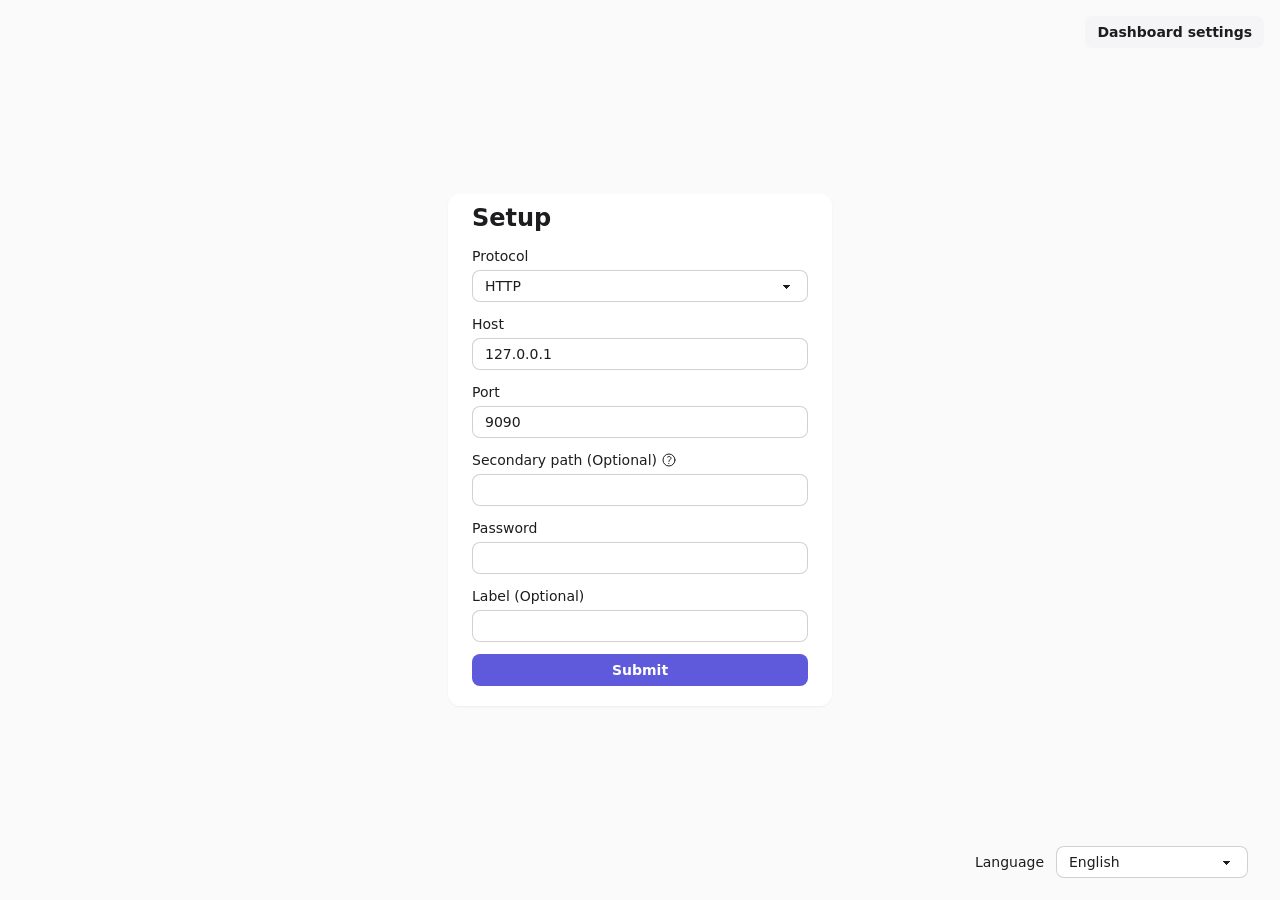
==== commit c242684e: "update zashboard" ====
--- a/luci-app-ssclash/rootfs/opt/clash/ui/index.html
+++ b/luci-app-ssclash/rootfs/opt/clash/ui/index.html
@@ -31,8 +31,8 @@
       name="theme-color"
       content="#FFFFFF"
     />
-    <script type="module" crossorigin src="./assets/index-C38-1QST.js"></script>
-    <link rel="stylesheet" crossorigin href="./assets/index-BmXMeA2O.css">
+    <script type="module" crossorigin src="./assets/index-BAMfsWER.js"></script>
+    <link rel="stylesheet" crossorigin href="./assets/index-4RLpFxTp.css">
   <link rel="manifest" href="./manifest.webmanifest"><script id="vite-plugin-pwa:register-sw" src="./registerSW.js"></script></head>
   <body class="h-dvh w-screen">
     <div id="app"></div>
--- a/luci-app-ssclash/rootfs/opt/clash/ui/assets/index-4RLpFxTp.css
+++ b/luci-app-ssclash/rootfs/opt/clash/ui/assets/index-4RLpFxTp.css
@@ -0,0 +1 @@
+.tippy-box[data-animation=scale][data-placement^=top]{transform-origin:bottom}.tippy-box[data-animation=scale][data-placement^=bottom]{transform-origin:top}.tippy-box[data-animation=scale][data-placement^=left]{transform-origin:100%}.tippy-box[data-animation=scale][data-placement^=right]{transform-origin:0}.tippy-box[data-animation=scale][data-state=hidden]{opacity:0;transform:scale(.5)}.tippy-box[data-animation=fade][data-state=hidden]{opacity:0}[data-tippy-root]{max-width:calc(100vw - 10px)}.tippy-box{color:#fff;white-space:normal;background-color:#333;border-radius:4px;outline:0;font-size:14px;line-height:1.4;transition-property:transform,visibility,opacity;position:relative}.tippy-box[data-placement^=top]>.tippy-arrow{bottom:0}.tippy-box[data-placement^=top]>.tippy-arrow:before{border-width:8px 8px 0;border-top-color:initial;transform-origin:top;bottom:-7px;left:0}.tippy-box[data-placement^=bottom]>.tippy-arrow{top:0}.tippy-box[data-placement^=bottom]>.tippy-arrow:before{border-width:0 8px 8px;border-bottom-color:initial;transform-origin:bottom;top:-7px;left:0}.tippy-box[data-placement^=left]>.tippy-arrow{right:0}.tippy-box[data-placement^=left]>.tippy-arrow:before{border-width:8px 0 8px 8px;border-left-color:initial;transform-origin:0;right:-7px}.tippy-box[data-placement^=right]>.tippy-arrow{left:0}.tippy-box[data-placement^=right]>.tippy-arrow:before{border-width:8px 8px 8px 0;border-right-color:initial;transform-origin:100%;left:-7px}.tippy-box[data-inertia][data-state=visible]{transition-timing-function:cubic-bezier(.54,1.5,.38,1.11)}.tippy-arrow{color:#333;width:16px;height:16px}.tippy-arrow:before{content:"";border-style:solid;border-color:#0000;position:absolute}.tippy-content{z-index:1;padding:5px 9px;position:relative}.modal-enter-active[data-v-86efe155],.modal-leave-active[data-v-86efe155],.modal-enter-active .modal-backdrop[data-v-86efe155],.modal-leave-active .modal-backdrop[data-v-86efe155]{transition:opacity .2s}.modal-enter-from[data-v-86efe155],.modal-leave-to[data-v-86efe155],.modal-enter-from .modal-backdrop[data-v-86efe155],.modal-leave-to .modal-backdrop[data-v-86efe155]{opacity:0}.modal-enter-active .modal-box[data-v-86efe155],.modal-leave-active .modal-box[data-v-86efe155]{transition:transform .2s}.modal-enter-from .modal-box[data-v-86efe155],.modal-leave-to .modal-box[data-v-86efe155]{transform:scale(.95)}.proxy-chain-scroll[data-v-0740fe02]{flex-shrink:1;max-width:100%;padding-bottom:2px;overflow:auto hidden}.proxy-chain-path[data-v-0740fe02]{background-color:color-mix(in srgb, var(--color-base-content) 4%, transparent);border-radius:9999px;align-items:center;gap:0;min-width:max-content;padding:2px;display:inline-flex}.proxy-chain-node[data-v-0740fe02]{cursor:pointer;white-space:nowrap;border-radius:9999px;flex-shrink:0;padding:1px 10px;font-size:.75rem;line-height:1.25rem;transition:all .2s cubic-bezier(.32,.72,0,1)}.proxy-chain-node[data-v-0740fe02]:hover{background-color:color-mix(in srgb, var(--color-base-content) 8%, transparent)}.proxy-chain-node-active[data-v-0740fe02]{background-color:var(--color-neutral);color:var(--color-neutral-content);box-shadow:0 1px 2px #0000001a}.proxy-chain-node-active[data-v-0740fe02]:hover{background-color:var(--color-neutral)}.proxy-chain-node-terminal[data-v-0740fe02]{cursor:not-allowed;opacity:.6}.proxy-chain-separator[data-v-0740fe02]{opacity:.35;flex-shrink:0;width:12px;height:12px}.proxy-chain-latency[data-v-0740fe02]{font-variant-numeric:tabular-nums;letter-spacing:.01em;cursor:default;pointer-events:none;flex-shrink:0;margin-right:8px;font-size:.75rem;line-height:1.25rem}.tooltip[data-v-a54b2650]:before{z-index:20}.tooltip[data-v-ee33d5f6]:before{left:0;transform:translate(-10px)}.vjs-tree-brackets{cursor:pointer}.vjs-tree-brackets:hover{color:#1890ff}.vjs-check-controller{position:absolute;left:0}.vjs-check-controller.is-checked .vjs-check-controller-inner{background-color:#1890ff;border-color:#0076e4}.vjs-check-controller.is-checked .vjs-check-controller-inner.is-checkbox:after{transform:rotate(45deg)scaleY(1)}.vjs-check-controller.is-checked .vjs-check-controller-inner.is-radio:after{transform:translate(-50%,-50%)scale(1)}.vjs-check-controller .vjs-check-controller-inner{vertical-align:middle;box-sizing:border-box;z-index:1;cursor:pointer;background-color:#fff;border:1px solid #bfcbd9;border-radius:2px;width:16px;height:16px;transition:border-color .25s cubic-bezier(.71,-.46,.29,1.46),background-color .25s cubic-bezier(.71,-.46,.29,1.46);display:inline-block;position:relative}.vjs-check-controller .vjs-check-controller-inner:after{box-sizing:content-box;content:"";transform-origin:50%;border:2px solid #fff;border-top:0;border-left:0;width:4px;height:8px;transition:transform .15s cubic-bezier(.71,-.46,.88,.6) 50ms;position:absolute;top:1px;left:4px;transform:rotate(45deg)scaleY(0)}.vjs-check-controller .vjs-check-controller-inner.is-radio{border-radius:100%}.vjs-check-controller .vjs-check-controller-inner.is-radio:after{background-color:#fff;border-radius:100%;height:4px;top:50%;left:50%}.vjs-check-controller .vjs-check-controller-original{opacity:0;z-index:-1;outline:none;margin:0;position:absolute;inset:0}.vjs-carets{cursor:pointer;position:absolute;right:0}.vjs-carets svg{transition:transform .3s}.vjs-carets:hover{color:#1890ff}.vjs-carets-close{transform:rotate(-90deg)}.vjs-tree-node{line-height:20px;display:flex;position:relative}.vjs-tree-node.has-carets{padding-left:15px}.vjs-tree-node.has-carets.has-selector,.vjs-tree-node.has-selector{padding-left:30px}.vjs-tree-node.is-highlight,.vjs-tree-node:hover{background-color:#e6f7ff;border-radius:4px}.vjs-tree-node.is-highlight .vjs-tree-node-actions,.vjs-tree-node:hover .vjs-tree-node-actions{display:block}.vjs-tree-node .vjs-indent{display:flex;position:relative}.vjs-tree-node .vjs-indent-unit.has-line{border-left:1px dashed #bfcbd9}.vjs-tree-node .vjs-tree-node-actions{background-color:#e6f7ff;border-radius:4px;padding:0 4px;display:none;position:absolute;top:0;right:0}.vjs-tree-node .vjs-tree-node-actions .vjs-tree-node-actions-item{cursor:pointer}.vjs-tree-node .vjs-tree-node-actions .vjs-tree-node-actions-item:hover{color:#1890ff}.vjs-tree-node.dark.is-highlight,.vjs-tree-node.dark .vjs-tree-node-actions,.vjs-tree-node.dark:hover{background-color:#2e4558}.vjs-node-index{-webkit-user-select:none;user-select:none;margin-right:4px;position:absolute;right:100%}.vjs-colon{white-space:pre}.vjs-comment{color:#bfcbd9}.vjs-key{white-space:nowrap}.vjs-value{word-break:break-word}.vjs-tree-node.dynamic-height .vjs-value{white-space:pre-wrap}.vjs-value-null,.vjs-value-undefined{color:#d55fde}.vjs-value-boolean,.vjs-value-number{color:#1d8ce0}.vjs-value-string{color:#13ce66}.vjs-tree{text-align:left;font-family:Monaco,Menlo,Consolas,Bitstream Vera Sans Mono,monospace;font-size:14px}.vjs-tree.is-virtual{overflow:auto}.vjs-tree.is-virtual .vjs-tree-node{white-space:nowrap}th .resizer[data-v-99c1f0f0]{opacity:0}th:hover .resizer[data-v-99c1f0f0]{opacity:1}.vjs-tree{font-family:NotoEmoji,Monaco,Menlo,Consolas,Bitstream Vera Sans Mono,monospace}.vjs-tree-node.is-highlight,.vjs-tree-node:hover{background-color:var(--color-base-200)}.ghost[data-v-53ef6064],.ghost[data-v-0ca04980]{opacity:.5}@layer properties{@supports (((-webkit-hyphens:none)) and (not (margin-trim:inline))) or ((-moz-orient:inline) and (not (color:rgb(from red r g b)))){*,:before,:after,::backdrop{--tw-border-style:solid;--tw-border-spacing-x:0;--tw-border-spacing-y:0;--tw-translate-x:0;--tw-translate-y:0;--tw-translate-z:0;--tw-scale-x:1;--tw-scale-y:1;--tw-scale-z:1;--tw-rotate-x:initial;--tw-rotate-y:initial;--tw-rotate-z:initial;--tw-skew-x:initial;--tw-skew-y:initial;--tw-space-y-reverse:0;--tw-shadow:0 0 #0000;--tw-shadow-color:initial;--tw-shadow-alpha:100%;--tw-inset-shadow:0 0 #0000;--tw-inset-shadow-color:initial;--tw-inset-shadow-alpha:100%;--tw-ring-color:initial;--tw-ring-shadow:0 0 #0000;--tw-inset-ring-color:initial;--tw-inset-ring-shadow:0 0 #0000;--tw-ring-inset:initial;--tw-ring-offset-width:0px;--tw-ring-offset-color:#fff;--tw-ring-offset-shadow:0 0 #0000;--tw-backdrop-blur:initial;--tw-backdrop-brightness:initial;--tw-backdrop-contrast:initial;--tw-backdrop-grayscale:initial;--tw-backdrop-hue-rotate:initial;--tw-backdrop-invert:initial;--tw-backdrop-opacity:initial;--tw-backdrop-saturate:initial;--tw-backdrop-sepia:initial;--tw-leading:initial;--tw-font-weight:initial;--tw-tracking:initial;--tw-ordinal:initial;--tw-slashed-zero:initial;--tw-numeric-figure:initial;--tw-numeric-spacing:initial;--tw-numeric-fraction:initial;--tw-outline-style:solid;--tw-blur:initial;--tw-brightness:initial;--tw-contrast:initial;--tw-grayscale:initial;--tw-hue-rotate:initial;--tw-invert:initial;--tw-opacity:initial;--tw-saturate:initial;--tw-sepia:initial;--tw-drop-shadow:initial;--tw-drop-shadow-color:initial;--tw-drop-shadow-alpha:100%;--tw-drop-shadow-size:initial;--tw-duration:initial;--tw-ease:initial}}}@layer theme{:root,:host{--font-sans:ui-sans-serif, system-ui, sans-serif, "Apple Color Emoji", "Segoe UI Emoji", "Segoe UI Symbol", "Noto Color Emoji";--font-mono:ui-monospace, SFMono-Regular, Menlo, Monaco, Consolas, "Liberation Mono", "Courier New", monospace;--color-red-500:oklch(63.7% .237 25.331);--color-yellow-500:oklch(79.5% .184 86.047);--color-green-500:oklch(72.3% .219 149.579);--color-black:#000;--color-white:#fff;--spacing:.25rem;--container-xs:20rem;--container-xl:36rem;--container-3xl:48rem;--container-6xl:72rem;--container-7xl:80rem;--text-xs:.75rem;--text-xs--line-height:calc(1 / .75);--text-sm:.875rem;--text-sm--line-height:calc(1.25 / .875);--text-base:1rem;--text-base--line-height:calc(1.5 / 1);--text-lg:1.125rem;--text-lg--line-height:calc(1.75 / 1.125);--text-2xl:1.5rem;--text-2xl--line-height:calc(2 / 1.5);--text-3xl:1.875rem;--text-3xl--line-height:calc(2.25 / 1.875);--font-weight-extralight:200;--font-weight-normal:400;--font-weight-medium:500;--font-weight-semibold:600;--font-weight-bold:700;--tracking-tight:-.025em;--tracking-wider:.05em;--leading-tight:1.25;--leading-relaxed:1.625;--radius-xs:.125rem;--radius-sm:.25rem;--radius-md:.375rem;--radius-lg:.5rem;--radius-xl:.75rem;--radius-2xl:1rem;--radius-3xl:1.5rem;--ease-out:cubic-bezier(0, 0, .2, 1);--animate-spin:spin 1s linear infinite;--animate-ping:ping 1s cubic-bezier(0, 0, .2, 1) infinite;--animate-pulse:pulse 2s cubic-bezier(.4, 0, .6, 1) infinite;--blur-sm:8px;--blur-xl:24px;--default-transition-duration:.15s;--default-transition-timing-function:cubic-bezier(.4, 0, .2, 1);--default-font-family:var(--font-sans);--default-mono-font-family:var(--font-mono);--font-MiSans-NotoEmoji:"MiSans-VF", "NotoEmoji", system-ui;--font-SarasaUI-NotoEmoji:"SarasaUiSC-Regular", "NotoEmoji", system-ui;--font-PingFang-NotoEmoji:"PingFangSC-Regular", "NotoEmoji", system-ui;--font-FiraSans-NotoEmoji:"Fira Sans", "NotoEmoji", system-ui;--font-SystemUI-NotoEmoji:"NotoEmoji", system-ui;--font-MiSans-Twemoji:"MiSans-VF", "Twemoji", system-ui;--font-SarasaUI-Twemoji:"SarasaUiSC-Regular", "Twemoji", system-ui;--font-PingFang-Twemoji:"PingFangSC-Regular", "Twemoji", system-ui;--font-FiraSans-Twemoji:"Fira Sans", "Twemoji", system-ui;--font-SystemUI-Twemoji:"Twemoji", system-ui;--color-base-150:var(--color-base-150);--color-base-border:var(--color-base-border)}}@layer base{*,:after,:before,::backdrop{box-sizing:border-box;border:0 solid;margin:0;padding:0}::file-selector-button{box-sizing:border-box;border:0 solid;margin:0;padding:0}html,:host{-webkit-text-size-adjust:100%;tab-size:4;line-height:1.5;font-family:var(--default-font-family,ui-sans-serif, system-ui, sans-serif, "Apple Color Emoji", "Segoe UI Emoji", "Segoe UI Symbol", "Noto Color Emoji");font-feature-settings:var(--default-font-feature-settings,normal);font-variation-settings:var(--default-font-variation-settings,normal);-webkit-tap-highlight-color:transparent}hr{height:0;color:inherit;border-top-width:1px}abbr:where([title]){-webkit-text-decoration:underline dotted;text-decoration:underline dotted}h1,h2,h3,h4,h5,h6{font-size:inherit;font-weight:inherit}a{color:inherit;-webkit-text-decoration:inherit;-webkit-text-decoration:inherit;-webkit-text-decoration:inherit;-webkit-text-decoration:inherit;text-decoration:inherit}b,strong{font-weight:bolder}code,kbd,samp,pre{font-family:var(--default-mono-font-family,ui-monospace, SFMono-Regular, Menlo, Monaco, Consolas, "Liberation Mono", "Courier New", monospace);font-feature-settings:var(--default-mono-font-feature-settings,normal);font-variation-settings:var(--default-mono-font-variation-settings,normal);font-size:1em}small{font-size:80%}sub,sup{vertical-align:baseline;font-size:75%;line-height:0;position:relative}sub{bottom:-.25em}sup{top:-.5em}table{text-indent:0;border-color:inherit;border-collapse:collapse}:-moz-focusring{outline:auto}progress{vertical-align:baseline}summary{display:list-item}ol,ul,menu{list-style:none}img,svg,video,canvas,audio,iframe,embed,object{vertical-align:middle;display:block}img,video{max-width:100%;height:auto}button,input,select,optgroup,textarea{font:inherit;font-feature-settings:inherit;font-variation-settings:inherit;letter-spacing:inherit;color:inherit;opacity:1;background-color:#0000;border-radius:0}::file-selector-button{font:inherit;font-feature-settings:inherit;font-variation-settings:inherit;letter-spacing:inherit;color:inherit;opacity:1;background-color:#0000;border-radius:0}:where(select:is([multiple],[size])) optgroup{font-weight:bolder}:where(select:is([multiple],[size])) optgroup option{padding-inline-start:20px}::file-selector-button{margin-inline-end:4px}::placeholder{opacity:1}@supports (not ((-webkit-appearance:-apple-pay-button))) or (contain-intrinsic-size:1px){::placeholder{color:currentColor}@supports (color:color-mix(in lab, red, red)){::placeholder{color:color-mix(in oklab, currentcolor 50%, transparent)}}}textarea{resize:vertical}::-webkit-search-decoration{-webkit-appearance:none}::-webkit-date-and-time-value{min-height:1lh;text-align:inherit}::-webkit-datetime-edit{display:inline-flex}::-webkit-datetime-edit-fields-wrapper{padding:0}::-webkit-datetime-edit{padding-block:0}::-webkit-datetime-edit-year-field{padding-block:0}::-webkit-datetime-edit-month-field{padding-block:0}::-webkit-datetime-edit-day-field{padding-block:0}::-webkit-datetime-edit-hour-field{padding-block:0}::-webkit-datetime-edit-minute-field{padding-block:0}::-webkit-datetime-edit-second-field{padding-block:0}::-webkit-datetime-edit-millisecond-field{padding-block:0}::-webkit-datetime-edit-meridiem-field{padding-block:0}::-webkit-calendar-picker-indicator{line-height:1}:-moz-ui-invalid{box-shadow:none}button,input:where([type=button],[type=reset],[type=submit]){appearance:button}::file-selector-button{appearance:button}::-webkit-inner-spin-button{height:auto}::-webkit-outer-spin-button{height:auto}[hidden]:where(:not([hidden=until-found])){display:none!important}:where(:root),[data-theme=light]{--lightningcss-light:initial;--lightningcss-dark: ;color-scheme:light;--color-base-100:oklch(100% 0 0);--color-base-200:oklch(98% 0 0);--color-base-300:oklch(95% 0 0);--color-base-content:oklch(21% .006 285.885);--color-primary:oklch(45% .24 277.023);--color-primary-content:oklch(93% .034 272.788);--color-secondary:oklch(65% .241 354.308);--color-secondary-content:oklch(94% .028 342.258);--color-accent:oklch(77% .152 181.912);--color-accent-content:oklch(38% .063 188.416);--color-neutral:oklch(14% .005 285.823);--color-neutral-content:oklch(92% .004 286.32);--color-info:oklch(74% .16 232.661);--color-info-content:oklch(29% .066 243.157);--color-success:oklch(76% .177 163.223);--color-success-content:oklch(37% .077 168.94);--color-warning:oklch(82% .189 84.429);--color-warning-content:oklch(41% .112 45.904);--color-error:oklch(71% .194 13.428);--color-error-content:oklch(27% .105 12.094);--radius-selector:.5rem;--radius-field:.25rem;--radius-box:.5rem;--size-selector:.25rem;--size-field:.25rem;--border:1px;--depth:1;--noise:0}:root:has(input.theme-controller[value=light]:checked){--lightningcss-light:initial;--lightningcss-dark: ;color-scheme:light;--color-base-100:oklch(100% 0 0);--color-base-200:oklch(98% 0 0);--color-base-300:oklch(95% 0 0);--color-base-content:oklch(21% .006 285.885);--color-primary:oklch(45% .24 277.023);--color-primary-content:oklch(93% .034 272.788);--color-secondary:oklch(65% .241 354.308);--color-secondary-content:oklch(94% .028 342.258);--color-accent:oklch(77% .152 181.912);--color-accent-content:oklch(38% .063 188.416);--color-neutral:oklch(14% .005 285.823);--color-neutral-content:oklch(92% .004 286.32);--color-info:oklch(74% .16 232.661);--color-info-content:oklch(29% .066 243.157);--color-success:oklch(76% .177 163.223);--color-success-content:oklch(37% .077 168.94);--color-warning:oklch(82% .189 84.429);--color-warning-content:oklch(41% .112 45.904);--color-error:oklch(71% .194 13.428);--color-error-content:oklch(27% .105 12.094);--radius-selector:.5rem;--radius-field:.25rem;--radius-box:.5rem;--size-selector:.25rem;--size-field:.25rem;--border:1px;--depth:1;--noise:0}@media (prefers-color-scheme:dark){:root:not([data-theme]){--lightningcss-light: ;--lightningcss-dark:initial;color-scheme:dark;--color-base-100:oklch(25.33% .016 252.42);--color-base-200:oklch(23.26% .014 253.1);--color-base-300:oklch(21.15% .012 254.09);--color-base-content:oklch(97.807% .029 256.847);--color-primary:oklch(58% .233 277.117);--color-primary-content:oklch(96% .018 272.314);--color-secondary:oklch(65% .241 354.308);--color-secondary-content:oklch(94% .028 342.258);--color-accent:oklch(77% .152 181.912);--color-accent-content:oklch(38% .063 188.416);--color-neutral:oklch(14% .005 285.823);--color-neutral-content:oklch(92% .004 286.32);--color-info:oklch(74% .16 232.661);--color-info-content:oklch(29% .066 243.157);--color-success:oklch(76% .177 163.223);--color-success-content:oklch(37% .077 168.94);--color-warning:oklch(82% .189 84.429);--color-warning-content:oklch(41% .112 45.904);--color-error:oklch(71% .194 13.428);--color-error-content:oklch(27% .105 12.094);--radius-selector:.5rem;--radius-field:.25rem;--radius-box:.5rem;--size-selector:.25rem;--size-field:.25rem;--border:1px;--depth:1;--noise:0}}:is(:root:has(input.theme-controller[value=cupcake]:checked),[data-theme=cupcake]){--lightningcss-light:initial;--lightningcss-dark: ;color-scheme:light;--color-base-100:oklch(97.788% .004 56.375);--color-base-200:oklch(93.982% .007 61.449);--color-base-300:oklch(91.586% .006 53.44);--color-base-content:oklch(23.574% .066 313.189);--color-primary:oklch(85% .138 181.071);--color-primary-content:oklch(43% .078 188.216);--color-secondary:oklch(89% .061 343.231);--color-secondary-content:oklch(45% .187 3.815);--color-accent:oklch(90% .076 70.697);--color-accent-content:oklch(47% .157 37.304);--color-neutral:oklch(27% .006 286.033);--color-neutral-content:oklch(92% .004 286.32);--color-info:oklch(68% .169 237.323);--color-info-content:oklch(29% .066 243.157);--color-success:oklch(69% .17 162.48);--color-success-content:oklch(26% .051 172.552);--color-warning:oklch(79% .184 86.047);--color-warning-content:oklch(28% .066 53.813);--color-error:oklch(64% .246 16.439);--color-error-content:oklch(27% .105 12.094);--radius-selector:1rem;--radius-field:2rem;--radius-box:1rem;--size-selector:.25rem;--size-field:.25rem;--border:2px;--depth:1;--noise:0}:is(:root:has(input.theme-controller[value=bumblebee]:checked),[data-theme=bumblebee]){--lightningcss-light:initial;--lightningcss-dark: ;color-scheme:light;--color-base-100:oklch(100% 0 0);--color-base-200:oklch(97% 0 0);--color-base-300:oklch(92% 0 0);--color-base-content:oklch(20% 0 0);--color-primary:oklch(85% .199 91.936);--color-primary-content:oklch(42% .095 57.708);--color-secondary:oklch(75% .183 55.934);--color-secondary-content:oklch(40% .123 38.172);--color-accent:oklch(0% 0 0);--color-accent-content:oklch(100% 0 0);--color-neutral:oklch(37% .01 67.558);--color-neutral-content:oklch(92% .003 48.717);--color-info:oklch(74% .16 232.661);--color-info-content:oklch(39% .09 240.876);--color-success:oklch(76% .177 163.223);--color-success-content:oklch(37% .077 168.94);--color-warning:oklch(82% .189 84.429);--color-warning-content:oklch(41% .112 45.904);--color-error:oklch(70% .191 22.216);--color-error-content:oklch(39% .141 25.723);--radius-selector:1rem;--radius-field:.5rem;--radius-box:1rem;--size-selector:.25rem;--size-field:.25rem;--border:1px;--depth:1;--noise:0}:is(:root:has(input.theme-controller[value=emerald]:checked),[data-theme=emerald]){--lightningcss-light:initial;--lightningcss-dark: ;color-scheme:light;--color-base-100:oklch(100% 0 0);--color-base-200:oklch(93% 0 0);--color-base-300:oklch(86% 0 0);--color-base-content:oklch(35.519% .032 262.988);--color-primary:oklch(76.662% .135 153.45);--color-primary-content:oklch(33.387% .04 162.24);--color-secondary:oklch(61.302% .202 261.294);--color-secondary-content:oklch(100% 0 0);--color-accent:oklch(72.772% .149 33.2);--color-accent-content:oklch(0% 0 0);--color-neutral:oklch(35.519% .032 262.988);--color-neutral-content:oklch(98.462% .001 247.838);--color-info:oklch(72.06% .191 231.6);--color-info-content:oklch(0% 0 0);--color-success:oklch(64.8% .15 160);--color-success-content:oklch(0% 0 0);--color-warning:oklch(84.71% .199 83.87);--color-warning-content:oklch(0% 0 0);--color-error:oklch(71.76% .221 22.18);--color-error-content:oklch(0% 0 0);--radius-selector:1rem;--radius-field:.5rem;--radius-box:1rem;--size-selector:.25rem;--size-field:.25rem;--border:1px;--depth:0;--noise:0}:is(:root:has(input.theme-controller[value=corporate]:checked),[data-theme=corporate]){--lightningcss-light:initial;--lightningcss-dark: ;color-scheme:light;--color-base-100:oklch(100% 0 0);--color-base-200:oklch(93% 0 0);--color-base-300:oklch(86% 0 0);--color-base-content:oklch(22.389% .031 278.072);--color-primary:oklch(58% .158 241.966);--color-primary-content:oklch(100% 0 0);--color-secondary:oklch(55% .046 257.417);--color-secondary-content:oklch(100% 0 0);--color-accent:oklch(60% .118 184.704);--color-accent-content:oklch(100% 0 0);--color-neutral:oklch(0% 0 0);--color-neutral-content:oklch(100% 0 0);--color-info:oklch(60% .126 221.723);--color-info-content:oklch(100% 0 0);--color-success:oklch(62% .194 149.214);--color-success-content:oklch(100% 0 0);--color-warning:oklch(85% .199 91.936);--color-warning-content:oklch(0% 0 0);--color-error:oklch(70% .191 22.216);--color-error-content:oklch(0% 0 0);--radius-selector:.25rem;--radius-field:.25rem;--radius-box:.25rem;--size-selector:.25rem;--size-field:.25rem;--border:1px;--depth:0;--noise:0}:is(:root:has(input.theme-controller[value=synthwave]:checked),[data-theme=synthwave]){--lightningcss-light: ;--lightningcss-dark:initial;color-scheme:dark;--color-base-100:oklch(15% .09 281.288);--color-base-200:oklch(20% .09 281.288);--color-base-300:oklch(25% .09 281.288);--color-base-content:oklch(78% .115 274.713);--color-primary:oklch(71% .202 349.761);--color-primary-content:oklch(28% .109 3.907);--color-secondary:oklch(82% .111 230.318);--color-secondary-content:oklch(29% .066 243.157);--color-accent:oklch(75% .183 55.934);--color-accent-content:oklch(26% .079 36.259);--color-neutral:oklch(45% .24 277.023);--color-neutral-content:oklch(87% .065 274.039);--color-info:oklch(74% .16 232.661);--color-info-content:oklch(29% .066 243.157);--color-success:oklch(77% .152 181.912);--color-success-content:oklch(27% .046 192.524);--color-warning:oklch(90% .182 98.111);--color-warning-content:oklch(42% .095 57.708);--color-error:oklch(73.7% .121 32.639);--color-error-content:oklch(23.501% .096 290.329);--radius-selector:1rem;--radius-field:.5rem;--radius-box:1rem;--size-selector:.25rem;--size-field:.25rem;--border:1px;--depth:0;--noise:0}:is(:root:has(input.theme-controller[value=retro]:checked),[data-theme=retro]){--lightningcss-light:initial;--lightningcss-dark: ;color-scheme:light;--color-base-100:oklch(91.637% .034 90.515);--color-base-200:oklch(88.272% .049 91.774);--color-base-300:oklch(84.133% .065 90.856);--color-base-content:oklch(41% .112 45.904);--color-primary:oklch(80% .114 19.571);--color-primary-content:oklch(39% .141 25.723);--color-secondary:oklch(92% .084 155.995);--color-secondary-content:oklch(44% .119 151.328);--color-accent:oklch(68% .162 75.834);--color-accent-content:oklch(41% .112 45.904);--color-neutral:oklch(44% .011 73.639);--color-neutral-content:oklch(86% .005 56.366);--color-info:oklch(58% .158 241.966);--color-info-content:oklch(96% .059 95.617);--color-success:oklch(51% .096 186.391);--color-success-content:oklch(96% .059 95.617);--color-warning:oklch(64% .222 41.116);--color-warning-content:oklch(96% .059 95.617);--color-error:oklch(70% .191 22.216);--color-error-content:oklch(40% .123 38.172);--radius-selector:.25rem;--radius-field:.25rem;--radius-box:.5rem;--size-selector:.25rem;--size-field:.25rem;--border:1px;--depth:0;--noise:0}:is(:root:has(input.theme-controller[value=cyberpunk]:checked),[data-theme=cyberpunk]){--lightningcss-light:initial;--lightningcss-dark: ;color-scheme:light;--color-base-100:oklch(94.51% .179 104.32);--color-base-200:oklch(91.51% .179 104.32);--color-base-300:oklch(85.51% .179 104.32);--color-base-content:oklch(0% 0 0);--color-primary:oklch(74.22% .209 6.35);--color-primary-content:oklch(14.844% .041 6.35);--color-secondary:oklch(83.33% .184 204.72);--color-secondary-content:oklch(16.666% .036 204.72);--color-accent:oklch(71.86% .217 310.43);--color-accent-content:oklch(14.372% .043 310.43);--color-neutral:oklch(23.04% .065 269.31);--color-neutral-content:oklch(94.51% .179 104.32);--color-info:oklch(72.06% .191 231.6);--color-info-content:oklch(0% 0 0);--color-success:oklch(64.8% .15 160);--color-success-content:oklch(0% 0 0);--color-warning:oklch(84.71% .199 83.87);--color-warning-content:oklch(0% 0 0);--color-error:oklch(71.76% .221 22.18);--color-error-content:oklch(0% 0 0);--radius-selector:0rem;--radius-field:0rem;--radius-box:0rem;--size-selector:.25rem;--size-field:.25rem;--border:1px;--depth:0;--noise:0}:is(:root:has(input.theme-controller[value=valentine]:checked),[data-theme=valentine]){--lightningcss-light:initial;--lightningcss-dark: ;color-scheme:light;--color-base-100:oklch(97% .014 343.198);--color-base-200:oklch(94% .028 342.258);--color-base-300:oklch(89% .061 343.231);--color-base-content:oklch(52% .223 3.958);--color-primary:oklch(65% .241 354.308);--color-primary-content:oklch(100% 0 0);--color-secondary:oklch(62% .265 303.9);--color-secondary-content:oklch(97% .014 308.299);--color-accent:oklch(82% .111 230.318);--color-accent-content:oklch(39% .09 240.876);--color-neutral:oklch(40% .153 2.432);--color-neutral-content:oklch(89% .061 343.231);--color-info:oklch(86% .127 207.078);--color-info-content:oklch(44% .11 240.79);--color-success:oklch(84% .143 164.978);--color-success-content:oklch(43% .095 166.913);--color-warning:oklch(75% .183 55.934);--color-warning-content:oklch(26% .079 36.259);--color-error:oklch(63% .237 25.331);--color-error-content:oklch(97% .013 17.38);--radius-selector:1rem;--radius-field:2rem;--radius-box:1rem;--size-selector:.25rem;--size-field:.25rem;--border:1px;--depth:0;--noise:0}:is(:root:has(input.theme-controller[value=halloween]:checked),[data-theme=halloween]){--lightningcss-light: ;--lightningcss-dark:initial;color-scheme:dark;--color-base-100:oklch(21% .006 56.043);--color-base-200:oklch(14% .004 49.25);--color-base-300:oklch(0% 0 0);--color-base-content:oklch(84.955% 0 0);--color-primary:oklch(77.48% .204 60.62);--color-primary-content:oklch(19.693% .004 196.779);--color-secondary:oklch(45.98% .248 305.03);--color-secondary-content:oklch(89.196% .049 305.03);--color-accent:oklch(64.8% .223 136.073);--color-accent-content:oklch(0% 0 0);--color-neutral:oklch(24.371% .046 65.681);--color-neutral-content:oklch(84.874% .009 65.681);--color-info:oklch(54.615% .215 262.88);--color-info-content:oklch(90.923% .043 262.88);--color-success:oklch(62.705% .169 149.213);--color-success-content:oklch(12.541% .033 149.213);--color-warning:oklch(66.584% .157 58.318);--color-warning-content:oklch(13.316% .031 58.318);--color-error:oklch(65.72% .199 27.33);--color-error-content:oklch(13.144% .039 27.33);--radius-selector:1rem;--radius-field:.5rem;--radius-box:1rem;--size-selector:.25rem;--size-field:.25rem;--border:1px;--depth:1;--noise:0}:is(:root:has(input.theme-controller[value=garden]:checked),[data-theme=garden]){--lightningcss-light:initial;--lightningcss-dark: ;color-scheme:light;--color-base-100:oklch(92.951% .002 17.197);--color-base-200:oklch(86.445% .002 17.197);--color-base-300:oklch(79.938% .001 17.197);--color-base-content:oklch(16.961% .001 17.32);--color-primary:oklch(62.45% .278 3.836);--color-primary-content:oklch(100% 0 0);--color-secondary:oklch(48.495% .11 355.095);--color-secondary-content:oklch(89.699% .022 355.095);--color-accent:oklch(56.273% .054 154.39);--color-accent-content:oklch(100% 0 0);--color-neutral:oklch(24.155% .049 89.07);--color-neutral-content:oklch(92.951% .002 17.197);--color-info:oklch(72.06% .191 231.6);--color-info-content:oklch(0% 0 0);--color-success:oklch(64.8% .15 160);--color-success-content:oklch(0% 0 0);--color-warning:oklch(84.71% .199 83.87);--color-warning-content:oklch(0% 0 0);--color-error:oklch(71.76% .221 22.18);--color-error-content:oklch(0% 0 0);--radius-selector:1rem;--radius-field:.5rem;--radius-box:1rem;--size-selector:.25rem;--size-field:.25rem;--border:1px;--depth:0;--noise:0}:is(:root:has(input.theme-controller[value=forest]:checked),[data-theme=forest]){--lightningcss-light: ;--lightningcss-dark:initial;color-scheme:dark;--color-base-100:oklch(20.84% .008 17.911);--color-base-200:oklch(18.522% .007 17.911);--color-base-300:oklch(16.203% .007 17.911);--color-base-content:oklch(83.768% .001 17.911);--color-primary:oklch(68.628% .185 148.958);--color-primary-content:oklch(0% 0 0);--color-secondary:oklch(69.776% .135 168.327);--color-secondary-content:oklch(13.955% .027 168.327);--color-accent:oklch(70.628% .119 185.713);--color-accent-content:oklch(14.125% .023 185.713);--color-neutral:oklch(30.698% .039 171.364);--color-neutral-content:oklch(86.139% .007 171.364);--color-info:oklch(72.06% .191 231.6);--color-info-content:oklch(0% 0 0);--color-success:oklch(64.8% .15 160);--color-success-content:oklch(0% 0 0);--color-warning:oklch(84.71% .199 83.87);--color-warning-content:oklch(0% 0 0);--color-error:oklch(71.76% .221 22.18);--color-error-content:oklch(0% 0 0);--radius-selector:1rem;--radius-field:2rem;--radius-box:1rem;--size-selector:.25rem;--size-field:.25rem;--border:1px;--depth:0;--noise:0}:is(:root:has(input.theme-controller[value=aqua]:checked),[data-theme=aqua]){--lightningcss-light: ;--lightningcss-dark:initial;color-scheme:dark;--color-base-100:oklch(37% .146 265.522);--color-base-200:oklch(28% .091 267.935);--color-base-300:oklch(22% .091 267.935);--color-base-content:oklch(90% .058 230.902);--color-primary:oklch(85.661% .144 198.645);--color-primary-content:oklch(40.124% .068 197.603);--color-secondary:oklch(60.682% .108 309.782);--color-secondary-content:oklch(96% .016 293.756);--color-accent:oklch(93.426% .102 94.555);--color-accent-content:oklch(18.685% .02 94.555);--color-neutral:oklch(27% .146 265.522);--color-neutral-content:oklch(80% .146 265.522);--color-info:oklch(54.615% .215 262.88);--color-info-content:oklch(90.923% .043 262.88);--color-success:oklch(62.705% .169 149.213);--color-success-content:oklch(12.541% .033 149.213);--color-warning:oklch(66.584% .157 58.318);--color-warning-content:oklch(27% .077 45.635);--color-error:oklch(73.95% .19 27.33);--color-error-content:oklch(14.79% .038 27.33);--radius-selector:1rem;--radius-field:.5rem;--radius-box:1rem;--size-selector:.25rem;--size-field:.25rem;--border:1px;--depth:1;--noise:0}:is(:root:has(input.theme-controller[value=lofi]:checked),[data-theme=lofi]){--lightningcss-light:initial;--lightningcss-dark: ;color-scheme:light;--color-base-100:oklch(100% 0 0);--color-base-200:oklch(97% 0 0);--color-base-300:oklch(94% 0 0);--color-base-content:oklch(0% 0 0);--color-primary:oklch(15.906% 0 0);--color-primary-content:oklch(100% 0 0);--color-secondary:oklch(21.455% .001 17.278);--color-secondary-content:oklch(100% 0 0);--color-accent:oklch(26.861% 0 0);--color-accent-content:oklch(100% 0 0);--color-neutral:oklch(0% 0 0);--color-neutral-content:oklch(100% 0 0);--color-info:oklch(79.54% .103 205.9);--color-info-content:oklch(15.908% .02 205.9);--color-success:oklch(90.13% .153 164.14);--color-success-content:oklch(18.026% .03 164.14);--color-warning:oklch(88.37% .135 79.94);--color-warning-content:oklch(17.674% .027 79.94);--color-error:oklch(78.66% .15 28.47);--color-error-content:oklch(15.732% .03 28.47);--radius-selector:2rem;--radius-field:.25rem;--radius-box:.5rem;--size-selector:.25rem;--size-field:.25rem;--border:1px;--depth:0;--noise:0}:is(:root:has(input.theme-controller[value=pastel]:checked),[data-theme=pastel]){--lightningcss-light:initial;--lightningcss-dark: ;color-scheme:light;--color-base-100:oklch(100% 0 0);--color-base-200:oklch(98.462% .001 247.838);--color-base-300:oklch(92.462% .001 247.838);--color-base-content:oklch(20% 0 0);--color-primary:oklch(90% .063 306.703);--color-primary-content:oklch(49% .265 301.924);--color-secondary:oklch(89% .058 10.001);--color-secondary-content:oklch(51% .222 16.935);--color-accent:oklch(90% .093 164.15);--color-accent-content:oklch(50% .118 165.612);--color-neutral:oklch(55% .046 257.417);--color-neutral-content:oklch(92% .013 255.508);--color-info:oklch(86% .127 207.078);--color-info-content:oklch(52% .105 223.128);--color-success:oklch(87% .15 154.449);--color-success-content:oklch(52% .154 150.069);--color-warning:oklch(83% .128 66.29);--color-warning-content:oklch(55% .195 38.402);--color-error:oklch(80% .114 19.571);--color-error-content:oklch(50% .213 27.518);--radius-selector:1rem;--radius-field:2rem;--radius-box:1rem;--size-selector:.25rem;--size-field:.25rem;--border:2px;--depth:0;--noise:0}:is(:root:has(input.theme-controller[value=fantasy]:checked),[data-theme=fantasy]){--lightningcss-light:initial;--lightningcss-dark: ;color-scheme:light;--color-base-100:oklch(100% 0 0);--color-base-200:oklch(93% 0 0);--color-base-300:oklch(86% 0 0);--color-base-content:oklch(27.807% .029 256.847);--color-primary:oklch(37.45% .189 325.02);--color-primary-content:oklch(87.49% .037 325.02);--color-secondary:oklch(53.92% .162 241.36);--color-secondary-content:oklch(90.784% .032 241.36);--color-accent:oklch(75.98% .204 56.72);--color-accent-content:oklch(15.196% .04 56.72);--color-neutral:oklch(27.807% .029 256.847);--color-neutral-content:oklch(85.561% .005 256.847);--color-info:oklch(72.06% .191 231.6);--color-info-content:oklch(0% 0 0);--color-success:oklch(64.8% .15 160);--color-success-content:oklch(0% 0 0);--color-warning:oklch(84.71% .199 83.87);--color-warning-content:oklch(0% 0 0);--color-error:oklch(71.76% .221 22.18);--color-error-content:oklch(0% 0 0);--radius-selector:1rem;--radius-field:.5rem;--radius-box:1rem;--size-selector:.25rem;--size-field:.25rem;--border:1px;--depth:1;--noise:0}:is(:root:has(input.theme-controller[value=wireframe]:checked),[data-theme=wireframe]){--lightningcss-light:initial;--lightningcss-dark: ;color-scheme:light;--color-base-100:oklch(100% 0 0);--color-base-200:oklch(97% 0 0);--color-base-300:oklch(94% 0 0);--color-base-content:oklch(20% 0 0);--color-primary:oklch(87% 0 0);--color-primary-content:oklch(26% 0 0);--color-secondary:oklch(87% 0 0);--color-secondary-content:oklch(26% 0 0);--color-accent:oklch(87% 0 0);--color-accent-content:oklch(26% 0 0);--color-neutral:oklch(87% 0 0);--color-neutral-content:oklch(26% 0 0);--color-info:oklch(44% .11 240.79);--color-info-content:oklch(90% .058 230.902);--color-success:oklch(43% .095 166.913);--color-success-content:oklch(90% .093 164.15);--color-warning:oklch(47% .137 46.201);--color-warning-content:oklch(92% .12 95.746);--color-error:oklch(44% .177 26.899);--color-error-content:oklch(88% .062 18.334);--radius-selector:0rem;--radius-field:.25rem;--radius-box:.25rem;--size-selector:.25rem;--size-field:.25rem;--border:1px;--depth:0;--noise:0}:is(:root:has(input.theme-controller[value=black]:checked),[data-theme=black]){--lightningcss-light: ;--lightningcss-dark:initial;color-scheme:dark;--color-base-100:oklch(0% 0 0);--color-base-200:oklch(19% 0 0);--color-base-300:oklch(22% 0 0);--color-base-content:oklch(87.609% 0 0);--color-primary:oklch(35% 0 0);--color-primary-content:oklch(100% 0 0);--color-secondary:oklch(35% 0 0);--color-secondary-content:oklch(100% 0 0);--color-accent:oklch(35% 0 0);--color-accent-content:oklch(100% 0 0);--color-neutral:oklch(35% 0 0);--color-neutral-content:oklch(100% 0 0);--color-info:oklch(45.201% .313 264.052);--color-info-content:oklch(89.04% .062 264.052);--color-success:oklch(51.975% .176 142.495);--color-success-content:oklch(90.395% .035 142.495);--color-warning:oklch(96.798% .211 109.769);--color-warning-content:oklch(19.359% .042 109.769);--color-error:oklch(62.795% .257 29.233);--color-error-content:oklch(12.559% .051 29.233);--radius-selector:0rem;--radius-field:0rem;--radius-box:0rem;--size-selector:.25rem;--size-field:.25rem;--border:1px;--depth:0;--noise:0}:is(:root:has(input.theme-controller[value=luxury]:checked),[data-theme=luxury]){--lightningcss-light: ;--lightningcss-dark:initial;color-scheme:dark;--color-base-100:oklch(14.076% .004 285.822);--color-base-200:oklch(20.219% .004 308.229);--color-base-300:oklch(23.219% .004 308.229);--color-base-content:oklch(75.687% .123 76.89);--color-primary:oklch(100% 0 0);--color-primary-content:oklch(20% 0 0);--color-secondary:oklch(27.581% .064 261.069);--color-secondary-content:oklch(85.516% .012 261.069);--color-accent:oklch(36.674% .051 338.825);--color-accent-content:oklch(87.334% .01 338.825);--color-neutral:oklch(24.27% .057 59.825);--color-neutral-content:oklch(93.203% .089 90.861);--color-info:oklch(79.061% .121 237.133);--color-info-content:oklch(15.812% .024 237.133);--color-success:oklch(78.119% .192 132.154);--color-success-content:oklch(15.623% .038 132.154);--color-warning:oklch(86.127% .136 102.891);--color-warning-content:oklch(17.225% .027 102.891);--color-error:oklch(71.753% .176 22.568);--color-error-content:oklch(14.35% .035 22.568);--radius-selector:1rem;--radius-field:.5rem;--radius-box:1rem;--size-selector:.25rem;--size-field:.25rem;--border:1px;--depth:1;--noise:0}:is(:root:has(input.theme-controller[value=dracula]:checked),[data-theme=dracula]){--lightningcss-light: ;--lightningcss-dark:initial;color-scheme:dark;--color-base-100:oklch(28.822% .022 277.508);--color-base-200:oklch(26.805% .02 277.508);--color-base-300:oklch(24.787% .019 277.508);--color-base-content:oklch(97.747% .007 106.545);--color-primary:oklch(75.461% .183 346.812);--color-primary-content:oklch(15.092% .036 346.812);--color-secondary:oklch(74.202% .148 301.883);--color-secondary-content:oklch(14.84% .029 301.883);--color-accent:oklch(83.392% .124 66.558);--color-accent-content:oklch(16.678% .024 66.558);--color-neutral:oklch(39.445% .032 275.524);--color-neutral-content:oklch(87.889% .006 275.524);--color-info:oklch(88.263% .093 212.846);--color-info-content:oklch(17.652% .018 212.846);--color-success:oklch(87.099% .219 148.024);--color-success-content:oklch(17.419% .043 148.024);--color-warning:oklch(95.533% .134 112.757);--color-warning-content:oklch(19.106% .026 112.757);--color-error:oklch(68.22% .206 24.43);--color-error-content:oklch(13.644% .041 24.43);--radius-selector:1rem;--radius-field:.5rem;--radius-box:1rem;--size-selector:.25rem;--size-field:.25rem;--border:1px;--depth:0;--noise:0}:is(:root:has(input.theme-controller[value=cmyk]:checked),[data-theme=cmyk]){--lightningcss-light:initial;--lightningcss-dark: ;color-scheme:light;--color-base-100:oklch(100% 0 0);--color-base-200:oklch(95% 0 0);--color-base-300:oklch(90% 0 0);--color-base-content:oklch(20% 0 0);--color-primary:oklch(71.772% .133 239.443);--color-primary-content:oklch(14.354% .026 239.443);--color-secondary:oklch(64.476% .202 359.339);--color-secondary-content:oklch(12.895% .04 359.339);--color-accent:oklch(94.228% .189 105.306);--color-accent-content:oklch(18.845% .037 105.306);--color-neutral:oklch(21.778% 0 0);--color-neutral-content:oklch(84.355% 0 0);--color-info:oklch(68.475% .094 217.284);--color-info-content:oklch(13.695% .018 217.284);--color-success:oklch(46.949% .162 321.406);--color-success-content:oklch(89.389% .032 321.406);--color-warning:oklch(71.236% .159 52.023);--color-warning-content:oklch(14.247% .031 52.023);--color-error:oklch(62.013% .208 28.717);--color-error-content:oklch(12.402% .041 28.717);--radius-selector:1rem;--radius-field:.5rem;--radius-box:1rem;--size-selector:.25rem;--size-field:.25rem;--border:1px;--depth:0;--noise:0}:is(:root:has(input.theme-controller[value=autumn]:checked),[data-theme=autumn]){--lightningcss-light:initial;--lightningcss-dark: ;color-scheme:light;--color-base-100:oklch(95.814% 0 0);--color-base-200:oklch(89.107% 0 0);--color-base-300:oklch(82.4% 0 0);--color-base-content:oklch(19.162% 0 0);--color-primary:oklch(40.723% .161 17.53);--color-primary-content:oklch(88.144% .032 17.53);--color-secondary:oklch(61.676% .169 23.865);--color-secondary-content:oklch(12.335% .033 23.865);--color-accent:oklch(73.425% .094 60.729);--color-accent-content:oklch(14.685% .018 60.729);--color-neutral:oklch(54.367% .037 51.902);--color-neutral-content:oklch(90.873% .007 51.902);--color-info:oklch(69.224% .097 207.284);--color-info-content:oklch(13.844% .019 207.284);--color-success:oklch(60.995% .08 174.616);--color-success-content:oklch(12.199% .016 174.616);--color-warning:oklch(70.081% .164 56.844);--color-warning-content:oklch(14.016% .032 56.844);--color-error:oklch(53.07% .241 24.16);--color-error-content:oklch(90.614% .048 24.16);--radius-selector:1rem;--radius-field:.5rem;--radius-box:1rem;--size-selector:.25rem;--size-field:.25rem;--border:1px;--depth:1;--noise:0}:is(:root:has(input.theme-controller[value=business]:checked),[data-theme=business]){--lightningcss-light: ;--lightningcss-dark:initial;color-scheme:dark;--color-base-100:oklch(24.353% 0 0);--color-base-200:oklch(22.648% 0 0);--color-base-300:oklch(20.944% 0 0);--color-base-content:oklch(84.87% 0 0);--color-primary:oklch(41.703% .099 251.473);--color-primary-content:oklch(88.34% .019 251.473);--color-secondary:oklch(64.092% .027 229.389);--color-secondary-content:oklch(12.818% .005 229.389);--color-accent:oklch(67.271% .167 35.791);--color-accent-content:oklch(13.454% .033 35.791);--color-neutral:oklch(27.441% .013 253.041);--color-neutral-content:oklch(85.488% .002 253.041);--color-info:oklch(62.616% .143 240.033);--color-info-content:oklch(12.523% .028 240.033);--color-success:oklch(70.226% .094 156.596);--color-success-content:oklch(14.045% .018 156.596);--color-warning:oklch(77.482% .115 81.519);--color-warning-content:oklch(15.496% .023 81.519);--color-error:oklch(51.61% .146 29.674);--color-error-content:oklch(90.322% .029 29.674);--radius-selector:0rem;--radius-field:.25rem;--radius-box:.25rem;--size-selector:.25rem;--size-field:.25rem;--border:1px;--depth:0;--noise:0}:is(:root:has(input.theme-controller[value=acid]:checked),[data-theme=acid]){--lightningcss-light:initial;--lightningcss-dark: ;color-scheme:light;--color-base-100:oklch(98% 0 0);--color-base-200:oklch(95% 0 0);--color-base-300:oklch(91% 0 0);--color-base-content:oklch(0% 0 0);--color-primary:oklch(71.9% .357 330.759);--color-primary-content:oklch(14.38% .071 330.759);--color-secondary:oklch(73.37% .224 48.25);--color-secondary-content:oklch(14.674% .044 48.25);--color-accent:oklch(92.78% .264 122.962);--color-accent-content:oklch(18.556% .052 122.962);--color-neutral:oklch(21.31% .128 278.68);--color-neutral-content:oklch(84.262% .025 278.68);--color-info:oklch(60.72% .227 252.05);--color-info-content:oklch(12.144% .045 252.05);--color-success:oklch(85.72% .266 158.53);--color-success-content:oklch(17.144% .053 158.53);--color-warning:oklch(91.01% .212 100.5);--color-warning-content:oklch(18.202% .042 100.5);--color-error:oklch(64.84% .293 29.349);--color-error-content:oklch(12.968% .058 29.349);--radius-selector:1rem;--radius-field:1rem;--radius-box:1rem;--size-selector:.25rem;--size-field:.25rem;--border:1px;--depth:1;--noise:0}:is(:root:has(input.theme-controller[value=lemonade]:checked),[data-theme=lemonade]){--lightningcss-light:initial;--lightningcss-dark: ;color-scheme:light;--color-base-100:oklch(98.71% .02 123.72);--color-base-200:oklch(91.8% .018 123.72);--color-base-300:oklch(84.89% .017 123.72);--color-base-content:oklch(19.742% .004 123.72);--color-primary:oklch(58.92% .199 134.6);--color-primary-content:oklch(11.784% .039 134.6);--color-secondary:oklch(77.75% .196 111.09);--color-secondary-content:oklch(15.55% .039 111.09);--color-accent:oklch(85.39% .201 100.73);--color-accent-content:oklch(17.078% .04 100.73);--color-neutral:oklch(30.98% .075 108.6);--color-neutral-content:oklch(86.196% .015 108.6);--color-info:oklch(86.19% .047 224.14);--color-info-content:oklch(17.238% .009 224.14);--color-success:oklch(86.19% .047 157.85);--color-success-content:oklch(17.238% .009 157.85);--color-warning:oklch(86.19% .047 102.15);--color-warning-content:oklch(17.238% .009 102.15);--color-error:oklch(86.19% .047 25.85);--color-error-content:oklch(17.238% .009 25.85);--radius-selector:1rem;--radius-field:.5rem;--radius-box:1rem;--size-selector:.25rem;--size-field:.25rem;--border:1px;--depth:0;--noise:0}:is(:root:has(input.theme-controller[value=night]:checked),[data-theme=night]){--lightningcss-light: ;--lightningcss-dark:initial;color-scheme:dark;--color-base-100:oklch(20.768% .039 265.754);--color-base-200:oklch(19.314% .037 265.754);--color-base-300:oklch(17.86% .034 265.754);--color-base-content:oklch(84.153% .007 265.754);--color-primary:oklch(75.351% .138 232.661);--color-primary-content:oklch(15.07% .027 232.661);--color-secondary:oklch(68.011% .158 276.934);--color-secondary-content:oklch(13.602% .031 276.934);--color-accent:oklch(72.36% .176 350.048);--color-accent-content:oklch(14.472% .035 350.048);--color-neutral:oklch(27.949% .036 260.03);--color-neutral-content:oklch(85.589% .007 260.03);--color-info:oklch(68.455% .148 237.251);--color-info-content:oklch(0% 0 0);--color-success:oklch(78.452% .132 181.911);--color-success-content:oklch(15.69% .026 181.911);--color-warning:oklch(83.242% .139 82.95);--color-warning-content:oklch(16.648% .027 82.95);--color-error:oklch(71.785% .17 13.118);--color-error-content:oklch(14.357% .034 13.118);--radius-selector:1rem;--radius-field:.5rem;--radius-box:1rem;--size-selector:.25rem;--size-field:.25rem;--border:1px;--depth:0;--noise:0}:is(:root:has(input.theme-controller[value=coffee]:checked),[data-theme=coffee]){--lightningcss-light: ;--lightningcss-dark:initial;color-scheme:dark;--color-base-100:oklch(24% .023 329.708);--color-base-200:oklch(21% .021 329.708);--color-base-300:oklch(16% .019 329.708);--color-base-content:oklch(72.354% .092 79.129);--color-primary:oklch(71.996% .123 62.756);--color-primary-content:oklch(14.399% .024 62.756);--color-secondary:oklch(34.465% .029 199.194);--color-secondary-content:oklch(86.893% .005 199.194);--color-accent:oklch(42.621% .074 224.389);--color-accent-content:oklch(88.524% .014 224.389);--color-neutral:oklch(16.51% .015 326.261);--color-neutral-content:oklch(83.302% .003 326.261);--color-info:oklch(79.49% .063 184.558);--color-info-content:oklch(15.898% .012 184.558);--color-success:oklch(74.722% .072 131.116);--color-success-content:oklch(14.944% .014 131.116);--color-warning:oklch(88.15% .14 87.722);--color-warning-content:oklch(17.63% .028 87.722);--color-error:oklch(77.318% .128 31.871);--color-error-content:oklch(15.463% .025 31.871);--radius-selector:1rem;--radius-field:.5rem;--radius-box:1rem;--size-selector:.25rem;--size-field:.25rem;--border:1px;--depth:0;--noise:0}:is(:root:has(input.theme-controller[value=winter]:checked),[data-theme=winter]){--lightningcss-light:initial;--lightningcss-dark: ;color-scheme:light;--color-base-100:oklch(100% 0 0);--color-base-200:oklch(97.466% .011 259.822);--color-base-300:oklch(93.268% .016 262.751);--color-base-content:oklch(41.886% .053 255.824);--color-primary:oklch(56.86% .255 257.57);--color-primary-content:oklch(91.372% .051 257.57);--color-secondary:oklch(42.551% .161 282.339);--color-secondary-content:oklch(88.51% .032 282.339);--color-accent:oklch(59.939% .191 335.171);--color-accent-content:oklch(11.988% .038 335.171);--color-neutral:oklch(19.616% .063 257.651);--color-neutral-content:oklch(83.923% .012 257.651);--color-info:oklch(88.127% .085 214.515);--color-info-content:oklch(17.625% .017 214.515);--color-success:oklch(80.494% .077 197.823);--color-success-content:oklch(16.098% .015 197.823);--color-warning:oklch(89.172% .045 71.47);--color-warning-content:oklch(17.834% .009 71.47);--color-error:oklch(73.092% .11 20.076);--color-error-content:oklch(14.618% .022 20.076);--radius-selector:1rem;--radius-field:.5rem;--radius-box:1rem;--size-selector:.25rem;--size-field:.25rem;--border:1px;--depth:0;--noise:0}:is(:root:has(input.theme-controller[value=dim]:checked),[data-theme=dim]){--lightningcss-light: ;--lightningcss-dark:initial;color-scheme:dark;--color-base-100:oklch(30.857% .023 264.149);--color-base-200:oklch(28.036% .019 264.182);--color-base-300:oklch(26.346% .018 262.177);--color-base-content:oklch(82.901% .031 222.959);--color-primary:oklch(86.133% .141 139.549);--color-primary-content:oklch(17.226% .028 139.549);--color-secondary:oklch(73.375% .165 35.353);--color-secondary-content:oklch(14.675% .033 35.353);--color-accent:oklch(74.229% .133 311.379);--color-accent-content:oklch(14.845% .026 311.379);--color-neutral:oklch(24.731% .02 264.094);--color-neutral-content:oklch(82.901% .031 222.959);--color-info:oklch(86.078% .142 206.182);--color-info-content:oklch(17.215% .028 206.182);--color-success:oklch(86.171% .142 166.534);--color-success-content:oklch(17.234% .028 166.534);--color-warning:oklch(86.163% .142 94.818);--color-warning-content:oklch(17.232% .028 94.818);--color-error:oklch(82.418% .099 33.756);--color-error-content:oklch(16.483% .019 33.756);--radius-selector:1rem;--radius-field:.5rem;--radius-box:1rem;--size-selector:.25rem;--size-field:.25rem;--border:1px;--depth:0;--noise:0}:is(:root:has(input.theme-controller[value=nord]:checked),[data-theme=nord]){--lightningcss-light:initial;--lightningcss-dark: ;color-scheme:light;--color-base-100:oklch(95.127% .007 260.731);--color-base-200:oklch(93.299% .01 261.788);--color-base-300:oklch(89.925% .016 262.749);--color-base-content:oklch(32.437% .022 264.182);--color-primary:oklch(59.435% .077 254.027);--color-primary-content:oklch(11.887% .015 254.027);--color-secondary:oklch(69.651% .059 248.687);--color-secondary-content:oklch(13.93% .011 248.687);--color-accent:oklch(77.464% .062 217.469);--color-accent-content:oklch(15.492% .012 217.469);--color-neutral:oklch(45.229% .035 264.131);--color-neutral-content:oklch(89.925% .016 262.749);--color-info:oklch(69.207% .062 332.664);--color-info-content:oklch(13.841% .012 332.664);--color-success:oklch(76.827% .074 131.063);--color-success-content:oklch(15.365% .014 131.063);--color-warning:oklch(85.486% .089 84.093);--color-warning-content:oklch(17.097% .017 84.093);--color-error:oklch(60.61% .12 15.341);--color-error-content:oklch(12.122% .024 15.341);--radius-selector:1rem;--radius-field:.25rem;--radius-box:.5rem;--size-selector:.25rem;--size-field:.25rem;--border:1px;--depth:0;--noise:0}:is(:root:has(input.theme-controller[value=sunset]:checked),[data-theme=sunset]){--lightningcss-light: ;--lightningcss-dark:initial;color-scheme:dark;--color-base-100:oklch(22% .019 237.69);--color-base-200:oklch(20% .019 237.69);--color-base-300:oklch(18% .019 237.69);--color-base-content:oklch(77.383% .043 245.096);--color-primary:oklch(74.703% .158 39.947);--color-primary-content:oklch(14.94% .031 39.947);--color-secondary:oklch(72.537% .177 2.72);--color-secondary-content:oklch(14.507% .035 2.72);--color-accent:oklch(71.294% .166 299.844);--color-accent-content:oklch(14.258% .033 299.844);--color-neutral:oklch(26% .019 237.69);--color-neutral-content:oklch(70% .019 237.69);--color-info:oklch(85.559% .085 206.015);--color-info-content:oklch(17.111% .017 206.015);--color-success:oklch(85.56% .085 144.778);--color-success-content:oklch(17.112% .017 144.778);--color-warning:oklch(85.569% .084 74.427);--color-warning-content:oklch(17.113% .016 74.427);--color-error:oklch(85.511% .078 16.886);--color-error-content:oklch(17.102% .015 16.886);--radius-selector:1rem;--radius-field:.5rem;--radius-box:1rem;--size-selector:.25rem;--size-field:.25rem;--border:1px;--depth:0;--noise:0}:is(:root:has(input.theme-controller[value=caramellatte]:checked),[data-theme=caramellatte]){--lightningcss-light:initial;--lightningcss-dark: ;color-scheme:light;--color-base-100:oklch(98% .016 73.684);--color-base-200:oklch(95% .038 75.164);--color-base-300:oklch(90% .076 70.697);--color-base-content:oklch(40% .123 38.172);--color-primary:oklch(0% 0 0);--color-primary-content:oklch(100% 0 0);--color-secondary:oklch(22.45% .075 37.85);--color-secondary-content:oklch(90% .076 70.697);--color-accent:oklch(46.44% .111 37.85);--color-accent-content:oklch(90% .076 70.697);--color-neutral:oklch(55% .195 38.402);--color-neutral-content:oklch(98% .016 73.684);--color-info:oklch(42% .199 265.638);--color-info-content:oklch(90% .076 70.697);--color-success:oklch(43% .095 166.913);--color-success-content:oklch(90% .076 70.697);--color-warning:oklch(82% .189 84.429);--color-warning-content:oklch(41% .112 45.904);--color-error:oklch(70% .191 22.216);--color-error-content:oklch(39% .141 25.723);--radius-selector:2rem;--radius-field:.5rem;--radius-box:1rem;--size-selector:.25rem;--size-field:.25rem;--border:2px;--depth:1;--noise:1}:is(:root:has(input.theme-controller[value=abyss]:checked),[data-theme=abyss]){--lightningcss-light: ;--lightningcss-dark:initial;color-scheme:dark;--color-base-100:oklch(20% .08 209);--color-base-200:oklch(15% .08 209);--color-base-300:oklch(10% .08 209);--color-base-content:oklch(90% .076 70.697);--color-primary:oklch(92% .2653 125);--color-primary-content:oklch(50% .2653 125);--color-secondary:oklch(83.27% .0764 298.3);--color-secondary-content:oklch(43.27% .0764 298.3);--color-accent:oklch(43% 0 0);--color-accent-content:oklch(98% 0 0);--color-neutral:oklch(30% .08 209);--color-neutral-content:oklch(90% .076 70.697);--color-info:oklch(74% .16 232.661);--color-info-content:oklch(29% .066 243.157);--color-success:oklch(79% .209 151.711);--color-success-content:oklch(26% .065 152.934);--color-warning:oklch(84.8% .1962 84.62);--color-warning-content:oklch(44.8% .1962 84.62);--color-error:oklch(65% .1985 24.22);--color-error-content:oklch(27% .1985 24.22);--radius-selector:2rem;--radius-field:.25rem;--radius-box:.5rem;--size-selector:.25rem;--size-field:.25rem;--border:1px;--depth:1;--noise:0}:is(:root:has(input.theme-controller[value=silk]:checked),[data-theme=silk]){--lightningcss-light:initial;--lightningcss-dark: ;color-scheme:light;--color-base-100:oklch(97% .0035 67.78);--color-base-200:oklch(95% .0081 61.42);--color-base-300:oklch(90% .0081 61.42);--color-base-content:oklch(40% .0081 61.42);--color-primary:oklch(23.27% .0249 284.3);--color-primary-content:oklch(94.22% .2505 117.44);--color-secondary:oklch(23.27% .0249 284.3);--color-secondary-content:oklch(73.92% .2135 50.94);--color-accent:oklch(23.27% .0249 284.3);--color-accent-content:oklch(88.92% .2061 189.9);--color-neutral:oklch(20% 0 0);--color-neutral-content:oklch(80% .0081 61.42);--color-info:oklch(80.39% .1148 241.68);--color-info-content:oklch(30.39% .1148 241.68);--color-success:oklch(83.92% .0901 136.87);--color-success-content:oklch(23.92% .0901 136.87);--color-warning:oklch(83.92% .1085 80);--color-warning-content:oklch(43.92% .1085 80);--color-error:oklch(75.1% .1814 22.37);--color-error-content:oklch(35.1% .1814 22.37);--radius-selector:2rem;--radius-field:.5rem;--radius-box:1rem;--size-selector:.25rem;--size-field:.25rem;--border:2px;--depth:1;--noise:0}:root{--fx-noise:url("data:image/svg+xml,%3Csvg xmlns='http://www.w3.org/2000/svg' viewBox='0 0 200 200'%3E%3Cfilter id='a'%3E%3CfeTurbulence type='fractalNoise' baseFrequency='1.34' numOctaves='4' stitchTiles='stitch'%3E%3C/feTurbulence%3E%3C/filter%3E%3Crect width='200' height='200' filter='url(%23a)' opacity='0.2'%3E%3C/rect%3E%3C/svg%3E");scrollbar-color:currentColor #0000}@supports (color:color-mix(in lab, red, red)){:root{scrollbar-color:color-mix(in oklch, currentColor 35%, #0000) #0000}}@property --radialprogress{syntax:"<percentage>";inherits:true;initial-value:0%}:root:not(span){overflow:var(--page-overflow)}:root,[data-theme]{background:var(--page-scroll-bg,var(--root-bg));color:var(--color-base-content)}:where(:root,[data-theme]){--root-bg:var(--color-base-100)}:is(:root:has(input.theme-controller[value=light-monet]:checked),[data-theme=light-monet]){color-scheme:normal;--color-primary:var(--primary,oklch(49.12% .3096 275.75));--color-primary-content:var(--onPrimary,#d4dbff);--color-secondary:var(--secondary,oklch(69.71% .329 342.55));--color-secondary-content:var(--onSecondary,oklch(98.71% .0106 342.55));--color-accent:var(--tertiary,oklch(76.76% .184 183.61));--color-accent-content:var(--onTertiary,#00100d);--color-neutral:var(--surface,#2b3440);--color-neutral-content:var(--onSurface,#d7dde4);--color-base-100:oklch(100% 0 0);--color-base-200:#f2f2f2;--color-base-300:#e5e6e6;--color-base-content:#1f2937;--radius-selector:1rem;--radius-field:.5rem;--radius-box:1rem;--size-selector:.25rem;--size-field:.25rem;--border:1px;--depth:0;--noise:0}:is(:root:has(input.theme-controller[value=dark-monet]:checked),[data-theme=dark-monet]){--lightningcss-light: ;--lightningcss-dark:initial;color-scheme:dark;--color-primary:var(--primary,oklch(65.69% .196 275.75));--color-primary-content:var(--onPrimary,#050617);--color-secondary:var(--secondary,oklch(74.8% .26 342.55));--color-secondary-content:var(--onSecondary,#190211);--color-accent:var(--tertiary,oklch(74.51% .167 183.61));--color-accent-content:var(--onTertiary,#000e0c);--color-neutral:var(--surface,#2a323c);--color-neutral-content:var(--onSurface,#a6adbb);--color-base-100:#1d232a;--color-base-200:#191e24;--color-base-300:#15191e;--color-base-content:#a6adbb;--radius-selector:1rem;--radius-field:.5rem;--radius-box:1rem;--size-selector:.25rem;--size-field:.25rem;--border:1px;--depth:0;--noise:0}:is(:root:has(input.theme-controller[value=light]:checked),[data-theme=light]){color-scheme:normal;--color-base-100:#fff;--color-base-200:#f5f5f7;--color-base-300:#d2d2d7;--color-base-content:#1d1d1f;--color-primary:#5e5adb;--color-primary-content:#fff;--color-secondary:#0071e3;--color-secondary-content:#fff;--color-accent:#34c759;--color-accent-content:#fff;--color-neutral:#1d1d1f;--color-neutral-content:#f5f5f7;--color-info:#5ac8fa;--color-info-content:#fff;--color-success:#34c759;--color-success-content:#fff;--color-warning:#ff9500;--color-warning-content:#fff;--color-error:#ff3b30;--color-error-content:#fff;--radius-selector:.625rem;--radius-field:.5rem;--radius-box:.75rem;--size-selector:.25rem;--size-field:.25rem;--border:1px;--depth:0;--noise:0}:is(:root:has(input.theme-controller[value=dark]:checked),[data-theme=dark]){--lightningcss-light: ;--lightningcss-dark:initial;color-scheme:dark;--color-base-100:#1d1d1f;--color-base-200:#000;--color-base-300:#424245;--color-base-content:#f5f5f7;--color-primary:#7a77ff;--color-primary-content:#fff;--color-secondary:#2997ff;--color-secondary-content:#fff;--color-accent:#30d158;--color-accent-content:#fff;--color-neutral:#48484a;--color-neutral-content:#f5f5f7;--color-info:#64d2ff;--color-info-content:#fff;--color-success:#30d158;--color-success-content:#1c1c1e;--color-warning:#ff9f0a;--color-warning-content:#1c1c1e;--color-error:#ff453a;--color-error-content:#fff;--radius-selector:.625rem;--radius-field:.5rem;--radius-box:.75rem;--size-selector:.25rem;--size-field:.25rem;--border:1px;--depth:0;--noise:0}:is(:root:has(input.theme-controller[value=dark-daisyui5]:checked),[data-theme=dark-daisyui5]){--lightningcss-light: ;--lightningcss-dark:initial;color-scheme:dark;--color-base-100:oklch(25.33% .016 252.42);--color-base-200:oklch(23.26% .014 253.1);--color-base-300:oklch(21.15% .012 254.09);--color-base-content:oklch(97.807% .029 256.847);--color-primary:oklch(58% .233 277.117);--color-primary-content:oklch(96% .018 272.314);--color-secondary:oklch(65% .241 354.308);--color-secondary-content:oklch(94% .028 342.258);--color-accent:oklch(77% .152 181.912);--color-accent-content:oklch(38% .063 188.416);--color-neutral:oklch(14% .005 285.823);--color-neutral-content:oklch(92% .004 286.32);--color-info:oklch(74% .16 232.661);--color-info-content:oklch(29% .066 243.157);--color-success:oklch(76% .177 163.223);--color-success-content:oklch(37% .077 168.94);--color-warning:oklch(82% .189 84.429);--color-warning-content:oklch(41% .112 45.904);--color-error:oklch(71% .194 13.428);--color-error-content:oklch(27% .105 12.094);--radius-selector:.5rem;--radius-field:.25rem;--radius-box:.5rem;--size-selector:.25rem;--size-field:.25rem;--border:1px;--depth:1;--noise:0}}@layer components;@layer utilities{@layer daisyui.l1.l2.l3{.modal{pointer-events:none;visibility:hidden;width:100%;max-width:none;height:100%;max-height:none;color:inherit;transition:visibility .3s allow-discrete, background-color .3s ease-out, opacity .1s ease-out;overscroll-behavior:contain;z-index:999;scrollbar-gutter:auto;background-color:#0000;place-items:center;margin:0;padding:0;display:grid;position:fixed;inset:0;overflow:clip}.modal::backdrop{display:none}.tooltip{--tt-bg:var(--color-neutral);--tt-off:calc(100% + .5rem);--tt-tail:calc(100% + 1px + .25rem);display:inline-block;position:relative}.tooltip>.tooltip-content,.tooltip[data-tip]:before{border-radius:var(--radius-field);text-align:center;white-space:normal;max-width:20rem;color:var(--color-neutral-content);opacity:0;background-color:var(--tt-bg);pointer-events:none;z-index:2;--tw-content:attr(data-tip);content:var(--tw-content);width:max-content;padding-block:.25rem;padding-inline:.5rem;font-size:.875rem;line-height:1.25;position:absolute}.tooltip:after{opacity:0;background-color:var(--tt-bg);content:"";pointer-events:none;--mask-tooltip:url("data:image/svg+xml,%3Csvg width='10' height='4' viewBox='0 0 8 4' fill='none' xmlns='http://www.w3.org/2000/svg'%3E%3Cpath d='M0.500009 1C3.5 1 3.00001 4 5.00001 4C7 4 6.5 1 9.5 1C10 1 10 0.499897 10 0H0C-1.99338e-08 0.5 0 1 0.500009 1Z' fill='black'/%3E%3C/svg%3E%0A");width:.625rem;height:.25rem;-webkit-mask-position:-1px 0;mask-position:-1px 0;-webkit-mask-repeat:no-repeat;mask-repeat:no-repeat;-webkit-mask-image:var(--mask-tooltip);-webkit-mask-image:var(--mask-tooltip);-webkit-mask-image:var(--mask-tooltip);mask-image:var(--mask-tooltip);display:block;position:absolute}@media (prefers-reduced-motion:no-preference){.tooltip>.tooltip-content,.tooltip[data-tip]:before,.tooltip:after{transition:opacity .2s cubic-bezier(.4,0,.2,1) 75ms,transform .2s cubic-bezier(.4,0,.2,1) 75ms}}:is(.tooltip:is([data-tip]:not([data-tip=""]),:has(.tooltip-content:not(:empty))).tooltip-open,.tooltip:is([data-tip]:not([data-tip=""]),:has(.tooltip-content:not(:empty))):hover,.tooltip:is([data-tip]:not([data-tip=""]),:has(.tooltip-content:not(:empty))):has(:focus-visible))>.tooltip-content,:is(.tooltip:is([data-tip]:not([data-tip=""]),:has(.tooltip-content:not(:empty))).tooltip-open,.tooltip:is([data-tip]:not([data-tip=""]),:has(.tooltip-content:not(:empty))):hover,.tooltip:is([data-tip]:not([data-tip=""]),:has(.tooltip-content:not(:empty))):has(:focus-visible))[data-tip]:before,:is(.tooltip:is([data-tip]:not([data-tip=""]),:has(.tooltip-content:not(:empty))).tooltip-open,.tooltip:is([data-tip]:not([data-tip=""]),:has(.tooltip-content:not(:empty))):hover,.tooltip:is([data-tip]:not([data-tip=""]),:has(.tooltip-content:not(:empty))):has(:focus-visible)):after{opacity:1;--tt-pos:0rem}@media (prefers-reduced-motion:no-preference){:is(.tooltip:is([data-tip]:not([data-tip=""]),:has(.tooltip-content:not(:empty))).tooltip-open,.tooltip:is([data-tip]:not([data-tip=""]),:has(.tooltip-content:not(:empty))):hover,.tooltip:is([data-tip]:not([data-tip=""]),:has(.tooltip-content:not(:empty))):has(:focus-visible))>.tooltip-content,:is(.tooltip:is([data-tip]:not([data-tip=""]),:has(.tooltip-content:not(:empty))).tooltip-open,.tooltip:is([data-tip]:not([data-tip=""]),:has(.tooltip-content:not(:empty))):hover,.tooltip:is([data-tip]:not([data-tip=""]),:has(.tooltip-content:not(:empty))):has(:focus-visible))[data-tip]:before,:is(.tooltip:is([data-tip]:not([data-tip=""]),:has(.tooltip-content:not(:empty))).tooltip-open,.tooltip:is([data-tip]:not([data-tip=""]),:has(.tooltip-content:not(:empty))):hover,.tooltip:is([data-tip]:not([data-tip=""]),:has(.tooltip-content:not(:empty))):has(:focus-visible)):after{transition:opacity .2s cubic-bezier(.4,0,.2,1),transform .2s cubic-bezier(.4,0,.2,1)}}.tab{cursor:pointer;appearance:none;text-align:center;webkit-user-select:none;-webkit-user-select:none;user-select:none;flex-wrap:wrap;justify-content:center;align-items:center;display:inline-flex;position:relative}@media (hover:hover){.tab:hover{color:var(--color-base-content)}}.tab{--tab-p:.75rem;--tab-bg:var(--color-base-100);--tab-border-color:var(--color-base-300);--tab-radius-ss:0;--tab-radius-se:0;--tab-radius-es:0;--tab-radius-ee:0;--tab-order:0;--tab-radius-min:calc(.75rem - var(--border));--tab-radius-limit:min(var(--radius-field), var(--tab-radius-min));--tab-radius-grad:#0000 calc(69% - var(--border)), var(--tab-border-color) calc(69% - var(--border) + .25px), var(--tab-border-color) 69%, var(--tab-bg) calc(69% + .25px);order:var(--tab-order);height:var(--tab-height);padding-inline:var(--tab-p);border-color:#0000;font-size:.875rem}.tab:is(input[type=radio]){min-width:fit-content}.tab:is(input[type=radio]):after{--tw-content:attr(aria-label);content:var(--tw-content)}.tab:is(label){position:relative}.tab:is(label) input{cursor:pointer;appearance:none;opacity:0;position:absolute;inset:0}:is(.tab:checked,.tab:is(label:has(:checked)),.tab:is(.tab-active,[aria-selected=true],[aria-current=true],[aria-current=page]))+.tab-content{display:block}.tab:not(:checked,label:has(:checked),:hover,.tab-active,[aria-selected=true],[aria-current=true],[aria-current=page]){color:var(--color-base-content)}@supports (color:color-mix(in lab, red, red)){.tab:not(:checked,label:has(:checked),:hover,.tab-active,[aria-selected=true],[aria-current=true],[aria-current=page]){color:color-mix(in oklab, var(--color-base-content) 50%, transparent)}}.tab:not(input):empty{cursor:default;flex-grow:1}.tab:focus{--tw-outline-style:none;outline-style:none}@media (forced-colors:active){.tab:focus{outline-offset:2px;outline:2px solid #0000}}.tab:focus-visible,.tab:is(label:has(:checked:focus-visible)){outline-offset:-5px;outline:2px solid}.tab[disabled]{pointer-events:none;opacity:.4}.menu{--menu-active-fg:var(--color-neutral-content);--menu-active-bg:var(--color-neutral);flex-flow:column wrap;width:fit-content;padding:.5rem;font-size:.875rem;display:flex}.menu :where(li ul){white-space:nowrap;margin-inline-start:1rem;padding-inline-start:.5rem;position:relative}.menu :where(li ul):before{background-color:var(--color-base-content);opacity:.1;width:var(--border);content:"";inset-inline-start:0;position:absolute;top:.75rem;bottom:.75rem}.menu :where(li>.menu-dropdown:not(.menu-dropdown-show)){display:none}.menu :where(li:not(.menu-title)>:not(ul,details,.menu-title,.btn)),.menu :where(li:not(.menu-title)>details>summary:not(.menu-title)){border-radius:var(--radius-field);text-align:start;text-wrap:balance;-webkit-user-select:none;user-select:none;grid-auto-columns:minmax(auto,max-content) auto max-content;grid-auto-flow:column;align-content:flex-start;align-items:center;gap:.5rem;padding-block:.375rem;padding-inline:.75rem;transition-property:color,background-color,box-shadow;transition-duration:.2s;transition-timing-function:cubic-bezier(0,0,.2,1);display:grid}.menu :where(li>details>summary){--tw-outline-style:none;outline-style:none}@media (forced-colors:active){.menu :where(li>details>summary){outline-offset:2px;outline:2px solid #0000}}.menu :where(li>details>summary)::-webkit-details-marker{display:none}:is(.menu :where(li>details>summary),.menu :where(li>.menu-dropdown-toggle)):after{content:"";transform-origin:50%;pointer-events:none;justify-self:flex-end;width:.375rem;height:.375rem;transition-property:rotate,translate;transition-duration:.2s;display:block;translate:0 -1px;rotate:-135deg;box-shadow:inset 2px 2px}.menu details{interpolate-size:allow-keywords;overflow:hidden}.menu details::details-content{block-size:0}@media (prefers-reduced-motion:no-preference){.menu details::details-content{transition-behavior:allow-discrete;transition-property:block-size,content-visibility;transition-duration:.2s;transition-timing-function:cubic-bezier(0,0,.2,1)}}.menu details[open]::details-content{block-size:auto}.menu :where(li>details[open]>summary):after,.menu :where(li>.menu-dropdown-toggle.menu-dropdown-show):after{translate:0 1px;rotate:45deg}.menu :where(li:not(.menu-title,.disabled)>:not(ul,details,.menu-title),li:not(.menu-title,.disabled)>details>summary:not(.menu-title)):not(.menu-active,:active,.btn).menu-focus,.menu :where(li:not(.menu-title,.disabled)>:not(ul,details,.menu-title),li:not(.menu-title,.disabled)>details>summary:not(.menu-title)):not(.menu-active,:active,.btn):focus-visible{cursor:pointer;background-color:var(--color-base-content)}@supports (color:color-mix(in lab, red, red)){.menu :where(li:not(.menu-title,.disabled)>:not(ul,details,.menu-title),li:not(.menu-title,.disabled)>details>summary:not(.menu-title)):not(.menu-active,:active,.btn).menu-focus,.menu :where(li:not(.menu-title,.disabled)>:not(ul,details,.menu-title),li:not(.menu-title,.disabled)>details>summary:not(.menu-title)):not(.menu-active,:active,.btn):focus-visible{background-color:color-mix(in oklab, var(--color-base-content) 10%, transparent)}}.menu :where(li:not(.menu-title,.disabled)>:not(ul,details,.menu-title),li:not(.menu-title,.disabled)>details>summary:not(.menu-title)):not(.menu-active,:active,.btn).menu-focus,.menu :where(li:not(.menu-title,.disabled)>:not(ul,details,.menu-title),li:not(.menu-title,.disabled)>details>summary:not(.menu-title)):not(.menu-active,:active,.btn):focus-visible{color:var(--color-base-content);--tw-outline-style:none;outline-style:none}@media (forced-colors:active){.menu :where(li:not(.menu-title,.disabled)>:not(ul,details,.menu-title),li:not(.menu-title,.disabled)>details>summary:not(.menu-title)):not(.menu-active,:active,.btn).menu-focus,.menu :where(li:not(.menu-title,.disabled)>:not(ul,details,.menu-title),li:not(.menu-title,.disabled)>details>summary:not(.menu-title)):not(.menu-active,:active,.btn):focus-visible{outline-offset:2px;outline:2px solid #0000}}.menu :where(li:not(.menu-title,.disabled)>:not(ul,details,.menu-title):not(.menu-active,:active,.btn):hover,li:not(.menu-title,.disabled)>details>summary:not(.menu-title):not(.menu-active,:active,.btn):hover){cursor:pointer;background-color:var(--color-base-content)}@supports (color:color-mix(in lab, red, red)){.menu :where(li:not(.menu-title,.disabled)>:not(ul,details,.menu-title):not(.menu-active,:active,.btn):hover,li:not(.menu-title,.disabled)>details>summary:not(.menu-title):not(.menu-active,:active,.btn):hover){background-color:color-mix(in oklab, var(--color-base-content) 10%, transparent)}}.menu :where(li:not(.menu-title,.disabled)>:not(ul,details,.menu-title):not(.menu-active,:active,.btn):hover,li:not(.menu-title,.disabled)>details>summary:not(.menu-title):not(.menu-active,:active,.btn):hover){--tw-outline-style:none;outline-style:none}@media (forced-colors:active){.menu :where(li:not(.menu-title,.disabled)>:not(ul,details,.menu-title):not(.menu-active,:active,.btn):hover,li:not(.menu-title,.disabled)>details>summary:not(.menu-title):not(.menu-active,:active,.btn):hover){outline-offset:2px;outline:2px solid #0000}}.menu :where(li:not(.menu-title,.disabled)>:not(ul,details,.menu-title):not(.menu-active,:active,.btn):hover,li:not(.menu-title,.disabled)>details>summary:not(.menu-title):not(.menu-active,:active,.btn):hover){box-shadow:inset 0 1px oklch(0% 0 0/.01),inset 0 -1px oklch(100% 0 0/.01)}.menu :where(li:empty){background-color:var(--color-base-content);opacity:.1;height:1px;margin:.5rem 1rem}.menu :where(li){flex-flow:column wrap;flex-shrink:0;align-items:stretch;display:flex;position:relative}.menu :where(li) .badge{justify-self:flex-end}.menu :where(li)>:not(ul,.menu-title,details,.btn):active,.menu :where(li)>:not(ul,.menu-title,details,.btn).menu-active,.menu :where(li)>details>summary:active{--tw-outline-style:none;outline-style:none}@media (forced-colors:active){.menu :where(li)>:not(ul,.menu-title,details,.btn):active,.menu :where(li)>:not(ul,.menu-title,details,.btn).menu-active,.menu :where(li)>details>summary:active{outline-offset:2px;outline:2px solid #0000}}.menu :where(li)>:not(ul,.menu-title,details,.btn):active,.menu :where(li)>:not(ul,.menu-title,details,.btn).menu-active,.menu :where(li)>details>summary:active{color:var(--menu-active-fg);background-color:var(--menu-active-bg);background-size:auto, calc(var(--noise) * 100%);background-image:none, var(--fx-noise)}:is(.menu :where(li)>:not(ul,.menu-title,details,.btn):active,.menu :where(li)>:not(ul,.menu-title,details,.btn).menu-active,.menu :where(li)>details>summary:active):not(:is(.menu :where(li)>:not(ul,.menu-title,details,.btn):active,.menu :where(li)>:not(ul,.menu-title,details,.btn).menu-active,.menu :where(li)>details>summary:active):active){box-shadow:0 2px calc(var(--depth) * 3px) -2px var(--menu-active-bg)}.menu :where(li).menu-disabled{pointer-events:none;color:var(--color-base-content)}@supports (color:color-mix(in lab, red, red)){.menu :where(li).menu-disabled{color:color-mix(in oklab, var(--color-base-content) 20%, transparent)}}.menu .dropdown:focus-within .menu-dropdown-toggle:after{translate:0 1px;rotate:45deg}.menu .dropdown-content{margin-top:.5rem;padding:.5rem}.menu .dropdown-content:before{display:none}.dock{z-index:1;background-color:var(--color-base-100);color:currentColor;border-top:.5px solid var(--color-base-content);flex-direction:row;justify-content:space-around;align-items:center;width:100%;padding:.5rem;display:flex;position:fixed;bottom:0;left:0;right:0}@supports (color:color-mix(in lab, red, red)){.dock{border-top:.5px solid color-mix(in oklab, var(--color-base-content) 5%, #0000)}}.dock{height:4rem;height:calc(4rem + env(safe-area-inset-bottom));padding-bottom:env(safe-area-inset-bottom)}.dock>*{cursor:pointer;border-radius:var(--radius-box);background-color:#0000;flex-direction:column;flex-shrink:1;flex-basis:100%;justify-content:center;align-items:center;gap:1px;max-width:8rem;height:100%;margin-bottom:.5rem;transition:opacity .2s ease-out;display:flex;position:relative}@media (hover:hover){.dock>:hover{opacity:.8}}:is(.dock>[aria-disabled=true],.dock>[disabled]),:is(.dock>[aria-disabled=true],.dock>[disabled]):hover{pointer-events:none;color:var(--color-base-content)}@supports (color:color-mix(in lab, red, red)){:is(.dock>[aria-disabled=true],.dock>[disabled]),:is(.dock>[aria-disabled=true],.dock>[disabled]):hover{color:color-mix(in oklab, var(--color-base-content) 10%, transparent)}}:is(.dock>[aria-disabled=true],.dock>[disabled]),:is(.dock>[aria-disabled=true],.dock>[disabled]):hover{opacity:1}.dock>* .dock-label{font-size:.6875rem}.dock>:after{content:"";background-color:#0000;border-top:3px solid #0000;border-radius:3.40282e38px;width:1.5rem;height:.25rem;transition:background-color .1s ease-out,text-color .1s ease-out,width .1s ease-out;position:absolute;bottom:.2rem}.dropdown{position-area:var(--anchor-v,bottom) var(--anchor-h,span-right);display:inline-block;position:relative}.dropdown>:not(:has(~[class*=dropdown-content])):focus{--tw-outline-style:none;outline-style:none}@media (forced-colors:active){.dropdown>:not(:has(~[class*=dropdown-content])):focus{outline-offset:2px;outline:2px solid #0000}}.dropdown .dropdown-content{position:absolute}.dropdown.dropdown-close .dropdown-content,.dropdown:not(details,.dropdown-open,.dropdown-hover:hover,:focus-within) .dropdown-content,.dropdown.dropdown-hover:not(:hover) [tabindex]:first-child:focus:not(:focus-visible)~.dropdown-content{transform-origin:top;opacity:0;display:none;scale:.95}.dropdown[popover],.dropdown .dropdown-content{z-index:999}@media (prefers-reduced-motion:no-preference){.dropdown[popover],.dropdown .dropdown-content{transition-behavior:allow-discrete;transition-property:opacity,scale,display;transition-duration:.2s;transition-timing-function:cubic-bezier(.4,0,.2,1);animation:.2s dropdown}}@starting-style{.dropdown[popover],.dropdown .dropdown-content{opacity:0;scale:.95}}:is(.dropdown:not(.dropdown-close).dropdown-open,.dropdown:not(.dropdown-close):not(.dropdown-hover):focus,.dropdown:not(.dropdown-close):focus-within)>[tabindex]:first-child{pointer-events:none}:is(.dropdown:not(.dropdown-close).dropdown-open,.dropdown:not(.dropdown-close):not(.dropdown-hover):focus,.dropdown:not(.dropdown-close):focus-within) .dropdown-content,.dropdown:not(.dropdown-close).dropdown-hover:hover .dropdown-content{opacity:1;scale:1}.dropdown:is(details) summary::-webkit-details-marker{display:none}.dropdown:where([popover]){background:0 0}.dropdown[popover]{color:inherit;position:fixed}@supports not (position-area:bottom){.dropdown[popover]{margin:auto}.dropdown[popover].dropdown-close{transform-origin:top;opacity:0;display:none;scale:.95}.dropdown[popover].dropdown-open:not(:popover-open){transform-origin:top;opacity:0;display:none;scale:.95}.dropdown[popover]::backdrop{background-color:oklab(0% none none/.3)}}:is(.dropdown[popover].dropdown-close,.dropdown[popover]:not(.dropdown-open,:popover-open)){transform-origin:top;opacity:0;display:none;scale:.95}:where(.btn){width:unset}.btn{cursor:pointer;text-align:center;vertical-align:middle;outline-offset:2px;webkit-user-select:none;-webkit-user-select:none;user-select:none;padding-inline:var(--btn-p);color:var(--btn-fg);--tw-prose-links:var(--btn-fg);height:var(--size);font-size:var(--fontsize,.875rem);outline-color:var(--btn-color,var(--color-base-content));background-color:var(--btn-bg);background-size:auto, calc(var(--noise) * 100%);background-image:none, var(--btn-noise);border-width:var(--border);border-style:solid;border-color:var(--btn-border);text-shadow:0 .5px oklch(100% 0 0 / calc(var(--depth) * .15));touch-action:manipulation;box-shadow:0 .5px 0 .5px oklch(100% 0 0 / calc(var(--depth) * 6%)) inset, var(--btn-shadow);--size:calc(var(--size-field,.25rem) * 10);--btn-bg:var(--btn-color,var(--color-base-200));--btn-fg:var(--color-base-content);--btn-p:1rem;--btn-border:var(--btn-bg);border-start-start-radius:var(--join-ss,var(--radius-field));border-start-end-radius:var(--join-se,var(--radius-field));border-end-end-radius:var(--join-ee,var(--radius-field));border-end-start-radius:var(--join-es,var(--radius-field));flex-wrap:nowrap;flex-shrink:0;justify-content:center;align-items:center;gap:.375rem;font-weight:600;transition-property:color,background-color,border-color,box-shadow;transition-duration:.2s;transition-timing-function:cubic-bezier(0,0,.2,1);display:inline-flex}@supports (color:color-mix(in lab, red, red)){.btn{--btn-border:color-mix(in oklab, var(--btn-bg), #000 calc(var(--depth) * 5%))}}.btn{--btn-shadow:0 3px 2px -2px var(--btn-bg), 0 4px 3px -2px var(--btn-bg)}@supports (color:color-mix(in lab, red, red)){.btn{--btn-shadow:0 3px 2px -2px color-mix(in oklab, var(--btn-bg) calc(var(--depth) * 30%), #0000), 0 4px 3px -2px color-mix(in oklab, var(--btn-bg) calc(var(--depth) * 30%), #0000)}}.btn{--btn-noise:var(--fx-noise)}@media (hover:hover){.btn:hover{--btn-bg:var(--btn-color,var(--color-base-200))}@supports (color:color-mix(in lab, red, red)){.btn:hover{--btn-bg:color-mix(in oklab, var(--btn-color,var(--color-base-200)), #000 7%)}}}.btn:focus-visible{isolation:isolate;outline-width:2px;outline-style:solid}.btn:has(:focus-visible){isolation:isolate;outline-width:2px;outline-style:solid}.btn:active:not(.btn-active){--btn-bg:var(--btn-color,var(--color-base-200));translate:0 .5px}@supports (color:color-mix(in lab, red, red)){.btn:active:not(.btn-active){--btn-bg:color-mix(in oklab, var(--btn-color,var(--color-base-200)), #000 5%)}}.btn:active:not(.btn-active){--btn-border:var(--btn-color,var(--color-base-200))}@supports (color:color-mix(in lab, red, red)){.btn:active:not(.btn-active){--btn-border:color-mix(in oklab, var(--btn-color,var(--color-base-200)), #000 7%)}}.btn:active:not(.btn-active){--btn-shadow:0 0 0 0 oklch(0% 0 0/0), 0 0 0 0 oklch(0% 0 0/0)}.btn:is(input[type=checkbox],input[type=radio]){appearance:none}.btn:is(input[type=checkbox],input[type=radio])[aria-label]:after{--tw-content:attr(aria-label);content:var(--tw-content)}.btn:where(input:checked:not(.filter .btn)){--btn-color:var(--color-primary);--btn-fg:var(--color-primary-content);isolation:isolate}.\!loading{pointer-events:none!important;aspect-ratio:1!important;vertical-align:middle!important;width:calc(var(--size-selector,.25rem) * 6)!important;background-color:currentColor!important;display:inline-block!important;-webkit-mask-image:url("data:image/svg+xml,%3Csvg width='24' height='24' stroke='black' viewBox='0 0 24 24' xmlns='http://www.w3.org/2000/svg'%3E%3Cg transform-origin='center'%3E%3Ccircle cx='12' cy='12' r='9.5' fill='none' stroke-width='3' stroke-linecap='round'%3E%3CanimateTransform attributeName='transform' type='rotate' from='0 12 12' to='360 12 12' dur='2s' repeatCount='indefinite'/%3E%3Canimate attributeName='stroke-dasharray' values='0,150;42,150;42,150' keyTimes='0;0.475;1' dur='1.5s' repeatCount='indefinite'/%3E%3Canimate attributeName='stroke-dashoffset' values='0;-16;-59' keyTimes='0;0.475;1' dur='1.5s' repeatCount='indefinite'/%3E%3C/circle%3E%3C/g%3E%3C/svg%3E")!important;mask-image:url("data:image/svg+xml,%3Csvg width='24' height='24' stroke='black' viewBox='0 0 24 24' xmlns='http://www.w3.org/2000/svg'%3E%3Cg transform-origin='center'%3E%3Ccircle cx='12' cy='12' r='9.5' fill='none' stroke-width='3' stroke-linecap='round'%3E%3CanimateTransform attributeName='transform' type='rotate' from='0 12 12' to='360 12 12' dur='2s' repeatCount='indefinite'/%3E%3Canimate attributeName='stroke-dasharray' values='0,150;42,150;42,150' keyTimes='0;0.475;1' dur='1.5s' repeatCount='indefinite'/%3E%3Canimate attributeName='stroke-dashoffset' values='0;-16;-59' keyTimes='0;0.475;1' dur='1.5s' repeatCount='indefinite'/%3E%3C/circle%3E%3C/g%3E%3C/svg%3E")!important;-webkit-mask-position:50%!important;mask-position:50%!important;-webkit-mask-size:100%!important;mask-size:100%!important;-webkit-mask-repeat:no-repeat!important;mask-repeat:no-repeat!important}.loading{pointer-events:none;aspect-ratio:1;vertical-align:middle;width:calc(var(--size-selector,.25rem) * 6);background-color:currentColor;display:inline-block;-webkit-mask-image:url("data:image/svg+xml,%3Csvg width='24' height='24' stroke='black' viewBox='0 0 24 24' xmlns='http://www.w3.org/2000/svg'%3E%3Cg transform-origin='center'%3E%3Ccircle cx='12' cy='12' r='9.5' fill='none' stroke-width='3' stroke-linecap='round'%3E%3CanimateTransform attributeName='transform' type='rotate' from='0 12 12' to='360 12 12' dur='2s' repeatCount='indefinite'/%3E%3Canimate attributeName='stroke-dasharray' values='0,150;42,150;42,150' keyTimes='0;0.475;1' dur='1.5s' repeatCount='indefinite'/%3E%3Canimate attributeName='stroke-dashoffset' values='0;-16;-59' keyTimes='0;0.475;1' dur='1.5s' repeatCount='indefinite'/%3E%3C/circle%3E%3C/g%3E%3C/svg%3E");mask-image:url("data:image/svg+xml,%3Csvg width='24' height='24' stroke='black' viewBox='0 0 24 24' xmlns='http://www.w3.org/2000/svg'%3E%3Cg transform-origin='center'%3E%3Ccircle cx='12' cy='12' r='9.5' fill='none' stroke-width='3' stroke-linecap='round'%3E%3CanimateTransform attributeName='transform' type='rotate' from='0 12 12' to='360 12 12' dur='2s' repeatCount='indefinite'/%3E%3Canimate attributeName='stroke-dasharray' values='0,150;42,150;42,150' keyTimes='0;0.475;1' dur='1.5s' repeatCount='indefinite'/%3E%3Canimate attributeName='stroke-dashoffset' values='0;-16;-59' keyTimes='0;0.475;1' dur='1.5s' repeatCount='indefinite'/%3E%3C/circle%3E%3C/g%3E%3C/svg%3E");-webkit-mask-position:50%;mask-position:50%;-webkit-mask-size:100%;mask-size:100%;-webkit-mask-repeat:no-repeat;mask-repeat:no-repeat}.collapse{border-radius:var(--radius-box,1rem);isolation:isolate;grid-template-rows:max-content 0fr;grid-template-columns:minmax(0,1fr);width:100%;display:grid;position:relative;overflow:hidden}@media (prefers-reduced-motion:no-preference){.collapse{transition:grid-template-rows .2s}}.collapse>input:is([type=checkbox],[type=radio]){appearance:none;opacity:0;z-index:1;grid-row-start:1;grid-column-start:1;width:100%;min-height:1lh;padding:1rem;padding-inline-end:3rem;transition:background-color .2s ease-out}.collapse:is([open],[tabindex]:focus:not(.collapse-close),[tabindex]:focus-within:not(.collapse-close)){grid-template-rows:max-content 1fr}.collapse:not(.collapse-close):has(>input:is([type=checkbox],[type=radio]):checked){grid-template-rows:max-content 1fr}.collapse:is([open],[tabindex]:focus:not(.collapse-close),[tabindex]:focus-within:not(.collapse-close))>.collapse-content,.collapse:not(.collapse-close)>:where(input:is([type=checkbox],[type=radio]):checked~.collapse-content){content-visibility:visible;min-height:fit-content}@supports not (content-visibility:visible){.collapse:is([open],[tabindex]:focus:not(.collapse-close),[tabindex]:focus-within:not(.collapse-close))>.collapse-content,.collapse:not(.collapse-close)>:where(input:is([type=checkbox],[type=radio]):checked~.collapse-content){visibility:visible}}.collapse:focus-visible{outline-color:var(--color-base-content);outline-offset:2px;outline-width:2px;outline-style:solid}.collapse:has(>input:is([type=checkbox],[type=radio]):focus-visible){outline-color:var(--color-base-content);outline-offset:2px;outline-width:2px;outline-style:solid}.collapse:has(summary:focus-visible){outline-color:var(--color-base-content);outline-offset:2px;outline-width:2px;outline-style:solid}.collapse:not(.collapse-close)>input[type=checkbox],.collapse:not(.collapse-close)>input[type=radio]:not(:checked),.collapse:not(.collapse-close)>.collapse-title{cursor:pointer}:is(.collapse[tabindex]:focus:not(.collapse-close,.collapse[open]),.collapse[tabindex]:focus-within:not(.collapse-close,.collapse[open]))>.collapse-title{cursor:unset}.collapse:is([open],[tabindex]:focus:not(.collapse-close),[tabindex]:focus-within:not(.collapse-close))>:where(.collapse-content),.collapse:not(.collapse-close)>:where(input:is([type=checkbox],[type=radio]):checked~.collapse-content){padding-bottom:1rem}.collapse:is(details){width:100%}@media (prefers-reduced-motion:no-preference){.collapse:is(details)::details-content{transition:content-visibility .2s allow-discrete, visibility .2s allow-discrete, min-height .2s ease-out allow-discrete, padding .1s ease-out 20ms, background-color .2s ease-out, height .2s;interpolate-size:allow-keywords;height:0}.collapse:is(details):where([open])::details-content{height:auto}}.collapse:is(details) summary{display:block;position:relative}.collapse:is(details) summary::-webkit-details-marker{display:none}.collapse:is(details)>.collapse-content{content-visibility:visible}.collapse:is(details) summary{outline:none}.collapse-content{content-visibility:hidden;min-height:0;cursor:unset;grid-row-start:2;grid-column-start:1;padding-left:1rem;padding-right:1rem}@supports not (content-visibility:hidden){.collapse-content{visibility:hidden}}@media (prefers-reduced-motion:no-preference){.collapse-content{transition:content-visibility .2s allow-discrete, visibility .2s allow-discrete, min-height .2s ease-out allow-discrete, padding .1s ease-out 20ms, background-color .2s ease-out}}.list{flex-direction:column;font-size:.875rem;display:flex}.list .list-row{--list-grid-cols:minmax(0, auto) 1fr;border-radius:var(--radius-box);word-break:break-word;grid-auto-flow:column;grid-template-columns:var(--list-grid-cols);gap:1rem;padding:1rem;display:grid;position:relative}:is(.list>:not(:last-child).list-row,.list>:not(:last-child) .list-row):after{content:"";border-bottom:var(--border) solid;inset-inline:var(--radius-box);border-color:var(--color-base-content);position:absolute;bottom:0}@supports (color:color-mix(in lab, red, red)){:is(.list>:not(:last-child).list-row,.list>:not(:last-child) .list-row):after{border-color:color-mix(in oklab, var(--color-base-content) 5%, transparent)}}.toast{translate:var(--toast-x,0) var(--toast-y,0);inset-inline:auto 1rem;background-color:#0000;flex-direction:column;gap:.5rem;width:max-content;max-width:calc(100vw - 2rem);display:flex;position:fixed;top:auto;bottom:1rem}@media (prefers-reduced-motion:no-preference){.toast>*{animation:.25s ease-out toast}}.toggle{border:var(--border) solid currentColor;color:var(--input-color);cursor:pointer;appearance:none;vertical-align:middle;webkit-user-select:none;-webkit-user-select:none;user-select:none;--radius-selector-max:calc(var(--radius-selector) + var(--radius-selector) + var(--radius-selector));border-radius:calc(var(--radius-selector) + min(var(--toggle-p), var(--radius-selector-max)) + min(var(--border), var(--radius-selector-max)));padding:var(--toggle-p);flex-shrink:0;grid-template-columns:0fr 1fr 1fr;place-content:center;display:inline-grid;position:relative;box-shadow:inset 0 1px}@supports (color:color-mix(in lab, red, red)){.toggle{box-shadow:0 1px color-mix(in oklab, currentColor calc(var(--depth) * 10%), #0000) inset}}.toggle{--input-color:var(--color-base-content);transition:color .3s,grid-template-columns .2s}@supports (color:color-mix(in lab, red, red)){.toggle{--input-color:color-mix(in oklab, var(--color-base-content) 50%, #0000)}}.toggle{--toggle-p:calc(var(--size) * .125);--size:calc(var(--size-selector,.25rem) * 6);width:calc((var(--size) * 2) - (var(--border) + var(--toggle-p)) * 2);height:var(--size)}.toggle>*{z-index:1;cursor:pointer;appearance:none;background-color:#0000;border:none;grid-column:2/span 1;grid-row-start:1;height:100%;padding:.125rem;transition:opacity .2s,rotate .4s}.toggle>:focus{--tw-outline-style:none;outline-style:none}@media (forced-colors:active){.toggle>:focus{outline-offset:2px;outline:2px solid #0000}}.toggle>:nth-child(2){color:var(--color-base-100);rotate:0deg}.toggle>:nth-child(3){color:var(--color-base-100);opacity:0;rotate:-15deg}.toggle:has(:checked)>:nth-child(2){opacity:0;rotate:15deg}.toggle:has(:checked)>:nth-child(3){opacity:1;rotate:0deg}.toggle:before{aspect-ratio:1;border-radius:var(--radius-selector);--tw-content:"";content:var(--tw-content);width:100%;height:100%;box-shadow:0 -1px oklch(0% 0 0 / calc(var(--depth) * .1)) inset, 0 8px 0 -4px oklch(100% 0 0 / calc(var(--depth) * .1)) inset, 0 1px currentColor;background-color:currentColor;grid-row-start:1;grid-column-start:2;transition:background-color .1s,translate .2s,inset-inline-start .2s;position:relative;inset-inline-start:0;translate:0}@supports (color:color-mix(in lab, red, red)){.toggle:before{box-shadow:0 -1px oklch(0% 0 0 / calc(var(--depth) * .1)) inset, 0 8px 0 -4px oklch(100% 0 0 / calc(var(--depth) * .1)) inset, 0 1px color-mix(in oklab, currentColor calc(var(--depth) * 10%), #0000)}}.toggle:before{background-size:auto, calc(var(--noise) * 100%);background-image:none, var(--fx-noise)}@media (forced-colors:active){.toggle:before{outline-style:var(--tw-outline-style);outline-offset:calc(1px * -1);outline-width:1px}}@media print{.toggle:before{outline-offset:-1rem;outline:.25rem solid}}.toggle:focus-visible{outline-offset:2px;outline:2px solid}.toggle:has(:focus-visible){outline-offset:2px;outline:2px solid}.toggle:checked,.toggle[aria-checked=true]{background-color:var(--color-base-100);--input-color:var(--color-base-content);grid-template-columns:1fr 1fr 0fr}.toggle:has(>input:checked){background-color:var(--color-base-100);--input-color:var(--color-base-content);grid-template-columns:1fr 1fr 0fr}:is(.toggle:checked,.toggle[aria-checked=true],.toggle:has(>input:checked)):before{background-color:currentColor}@starting-style{:is(.toggle:checked,.toggle[aria-checked=true],.toggle:has(>input:checked)):before{opacity:0}}.toggle:indeterminate{grid-template-columns:.5fr 1fr .5fr}.toggle:disabled{cursor:not-allowed;opacity:.3}.toggle:disabled:before{border:var(--border) solid currentColor;background-color:#0000}.input{cursor:text;border:var(--border) solid #0000;appearance:none;background-color:var(--color-base-100);vertical-align:middle;white-space:nowrap;width:clamp(3rem,20rem,100%);height:var(--size);font-size:max(var(--font-size,.875rem), .875rem);touch-action:manipulation;border-color:var(--input-color);box-shadow:0 1px var(--input-color) inset, 0 -1px oklch(100% 0 0 / calc(var(--depth) * .1)) inset;border-start-start-radius:var(--join-ss,var(--radius-field));border-start-end-radius:var(--join-se,var(--radius-field));border-end-end-radius:var(--join-ee,var(--radius-field));border-end-start-radius:var(--join-es,var(--radius-field));flex-shrink:1;align-items:center;gap:.5rem;padding-inline:.75rem;display:inline-flex;position:relative}@supports (color:color-mix(in lab, red, red)){.input{box-shadow:0 1px color-mix(in oklab, var(--input-color) calc(var(--depth) * 10%), #0000) inset, 0 -1px oklch(100% 0 0 / calc(var(--depth) * .1)) inset}}.input{--size:calc(var(--size-field,.25rem) * 10);--input-color:var(--color-base-content)}@supports (color:color-mix(in lab, red, red)){.input{--input-color:color-mix(in oklab, var(--color-base-content) 20%, #0000)}}.input:where(input){display:inline-flex}.input :where(input){appearance:none;background-color:#0000;border:none;width:100%;height:100%;display:inline-flex}.input :where(input):focus,.input :where(input):focus-within{--tw-outline-style:none;outline-style:none}@media (forced-colors:active){.input :where(input):focus,.input :where(input):focus-within{outline-offset:2px;outline:2px solid #0000}}.input :where(input[type=url]),.input :where(input[type=email]){direction:ltr}.input :where(input[type=date]){display:inline-flex}.input:focus,.input:focus-within{--input-color:var(--color-base-content);box-shadow:0 1px var(--input-color)}@supports (color:color-mix(in lab, red, red)){.input:focus,.input:focus-within{box-shadow:0 1px color-mix(in oklab, var(--input-color) calc(var(--depth) * 10%), #0000)}}.input:focus,.input:focus-within{outline:2px solid var(--input-color);outline-offset:2px;isolation:isolate}@media (pointer:coarse){@supports (-webkit-touch-callout:none){.input:focus,.input:focus-within{--font-size:1rem}}}.input:is(:disabled,[disabled]),fieldset:disabled .input{cursor:not-allowed;border-color:var(--color-base-200);background-color:var(--color-base-200);color:var(--color-base-content)}.input:has(>input[disabled]){cursor:not-allowed;border-color:var(--color-base-200);background-color:var(--color-base-200);color:var(--color-base-content)}@supports (color:color-mix(in lab, red, red)){.input:is(:disabled,[disabled]),fieldset:disabled .input{color:color-mix(in oklab, var(--color-base-content) 40%, transparent)}.input:has(>input[disabled]){color:color-mix(in oklab, var(--color-base-content) 40%, transparent)}}:is(.input:has(>input[disabled]),.input:is(:disabled,[disabled]),fieldset:disabled .input)::placeholder{color:var(--color-base-content)}@supports (color:color-mix(in lab, red, red)){:is(.input:has(>input[disabled]),.input:is(:disabled,[disabled]),fieldset:disabled .input)::placeholder{color:color-mix(in oklab, var(--color-base-content) 20%, transparent)}}.input:is(:disabled,[disabled]),fieldset:disabled .input{box-shadow:none}.input:has(>input[disabled]){box-shadow:none}.input:has(>input[disabled])>input[disabled]{cursor:not-allowed}.input::-webkit-date-and-time-value{text-align:inherit}.input[type=number]::-webkit-inner-spin-button{margin-block:-.75rem;margin-inline-end:-.75rem}.input::-webkit-calendar-picker-indicator{position:absolute;inset-inline-end:.75em}.input:has(>input[type=date]) :where(input[type=date]){webkit-appearance:none;appearance:none;display:inline-flex}.input:has(>input[type=date]) input[type=date]::-webkit-calendar-picker-indicator{cursor:pointer;width:1em;height:1em;position:absolute;inset-inline-end:.75em}.indicator{width:max-content;display:inline-flex;position:relative}.indicator :where(.indicator-item){z-index:1;white-space:nowrap;top:var(--indicator-t,0);bottom:var(--indicator-b,auto);left:var(--indicator-s,auto);right:var(--indicator-e,0);translate:var(--indicator-x,50%) var(--indicator-y,-50%);position:absolute}.table{border-collapse:separate;--tw-border-spacing-x:calc(.25rem * 0);--tw-border-spacing-y:calc(.25rem * 0);width:100%;border-spacing:var(--tw-border-spacing-x) var(--tw-border-spacing-y);border-radius:var(--radius-box);text-align:left;font-size:.875rem;position:relative}.table:where(:is(:lang(ae),:lang(ar),:lang(arc),:lang(bcc),:lang(bqi),:lang(ckb),:lang(dv),:lang(fa),:lang(glk),:lang(he),:lang(ku),:lang(mzn),:lang(nqo),:lang(pnb),:lang(ps),:lang(sd),:lang(ug),:lang(ur),:lang(yi)),[dir=rtl],[dir=rtl] *){text-align:right}@media (hover:hover){:is(.table tr.row-hover,.table tr.row-hover:nth-child(2n)):hover{background-color:var(--color-base-200)}}.table :where(th,td){vertical-align:middle;padding-block:.75rem;padding-inline:1rem}.table :where(thead,tfoot){white-space:nowrap;color:var(--color-base-content)}@supports (color:color-mix(in lab, red, red)){.table :where(thead,tfoot){color:color-mix(in oklab, var(--color-base-content) 60%, transparent)}}.table :where(thead,tfoot){font-size:.875rem;font-weight:600}.table :where(tfoot tr:first-child :is(td,th)){border-top:var(--border) solid var(--color-base-content)}@supports (color:color-mix(in lab, red, red)){.table :where(tfoot tr:first-child :is(td,th)){border-top:var(--border) solid color-mix(in oklch, var(--color-base-content) 5%, #0000)}}.table :where(.table-pin-rows thead tr){z-index:1;background-color:var(--color-base-100);position:sticky;top:0}.table :where(.table-pin-rows tfoot tr){z-index:1;background-color:var(--color-base-100);position:sticky;bottom:0}.table :where(.table-pin-cols tr th){background-color:var(--color-base-100);position:sticky;left:0;right:0}.table :where(thead tr :is(td,th),tbody tr:not(:last-child) :is(td,th)){border-bottom:var(--border) solid var(--color-base-content)}@supports (color:color-mix(in lab, red, red)){.table :where(thead tr :is(td,th),tbody tr:not(:last-child) :is(td,th)){border-bottom:var(--border) solid color-mix(in oklch, var(--color-base-content) 5%, #0000)}}.steps{counter-reset:step;grid-auto-columns:1fr;grid-auto-flow:column;display:inline-grid;overflow:auto hidden}.steps .step{text-align:center;--step-bg:var(--color-base-300);--step-fg:var(--color-base-content);grid-template-rows:40px 1fr;grid-template-columns:auto;place-items:center;min-width:4rem;display:grid}.steps .step:before{width:100%;height:.5rem;color:var(--step-bg);background-color:var(--step-bg);content:"";border:1px solid;grid-row-start:1;grid-column-start:1;margin-inline-start:-100%;top:0}.steps .step>.step-icon{--tw-content:counter(step);content:var(--tw-content);counter-increment:step;z-index:1;color:var(--step-fg);background-color:var(--step-bg);border:1px solid var(--step-bg);border-radius:3.40282e38px;grid-row-start:1;grid-column-start:1;place-self:center;place-items:center;width:2rem;height:2rem;display:grid;position:relative}.steps .step:not(:has(.step-icon)):after{--tw-content:counter(step);content:var(--tw-content);counter-increment:step;z-index:1;color:var(--step-fg);background-color:var(--step-bg);border:1px solid var(--step-bg);border-radius:3.40282e38px;grid-row-start:1;grid-column-start:1;place-self:center;place-items:center;width:2rem;height:2rem;display:grid;position:relative}.steps .step:first-child:before{--tw-content:none;content:var(--tw-content)}.steps .step[data-content]:after{--tw-content:attr(data-content);content:var(--tw-content)}.range{appearance:none;webkit-appearance:none;--range-thumb:var(--color-base-100);--range-thumb-size:calc(var(--size-selector,.25rem) * 6);--range-progress:currentColor;--range-fill:1;--range-p:.25rem;--range-bg:currentColor}@supports (color:color-mix(in lab, red, red)){.range{--range-bg:color-mix(in oklab, currentColor 10%, #0000)}}.range{cursor:pointer;vertical-align:middle;--radius-selector-max:calc(var(--radius-selector) + var(--radius-selector) + var(--radius-selector));border-radius:calc(var(--radius-selector) + min(var(--range-p), var(--radius-selector-max)));width:clamp(3rem,20rem,100%);height:var(--range-thumb-size);background-color:#0000;border:none;overflow:hidden}[dir=rtl] .range{--range-dir:-1}.range:focus{outline:none}.range:focus-visible{outline-offset:2px;outline:2px solid}.range::-webkit-slider-runnable-track{background-color:var(--range-bg);border-radius:var(--radius-selector);width:100%;height:calc(var(--range-thumb-size) * .5)}@media (forced-colors:active){.range::-webkit-slider-runnable-track{border:1px solid}.range::-moz-range-track{border:1px solid}}.range::-webkit-slider-thumb{box-sizing:border-box;border-radius:calc(var(--radius-selector) + min(var(--range-p), var(--radius-selector-max)));background-color:var(--range-thumb);height:var(--range-thumb-size);width:var(--range-thumb-size);border:var(--range-p) solid;appearance:none;webkit-appearance:none;color:var(--range-progress);box-shadow:0 -1px oklch(0% 0 0 / calc(var(--depth) * .1)) inset, 0 8px 0 -4px oklch(100% 0 0 / calc(var(--depth) * .1)) inset, 0 1px currentColor, 0 0 0 2rem var(--range-thumb) inset, calc((var(--range-dir,1) * -100cqw) - (var(--range-dir,1) * var(--range-thumb-size) / 2)) 0 0 calc(100cqw * var(--range-fill));position:relative;top:50%;transform:translateY(-50%)}@supports (color:color-mix(in lab, red, red)){.range::-webkit-slider-thumb{box-shadow:0 -1px oklch(0% 0 0 / calc(var(--depth) * .1)) inset, 0 8px 0 -4px oklch(100% 0 0 / calc(var(--depth) * .1)) inset, 0 1px color-mix(in oklab, currentColor calc(var(--depth) * 10%), #0000), 0 0 0 2rem var(--range-thumb) inset, calc((var(--range-dir,1) * -100cqw) - (var(--range-dir,1) * var(--range-thumb-size) / 2)) 0 0 calc(100cqw * var(--range-fill))}}.range::-moz-range-track{background-color:var(--range-bg);border-radius:var(--radius-selector);width:100%;height:calc(var(--range-thumb-size) * .5)}.range::-moz-range-thumb{box-sizing:border-box;border-radius:calc(var(--radius-selector) + min(var(--range-p), var(--radius-selector-max)));height:var(--range-thumb-size);width:var(--range-thumb-size);border:var(--range-p) solid;color:var(--range-progress);box-shadow:0 -1px oklch(0% 0 0 / calc(var(--depth) * .1)) inset, 0 8px 0 -4px oklch(100% 0 0 / calc(var(--depth) * .1)) inset, 0 1px currentColor, 0 0 0 2rem var(--range-thumb) inset, calc((var(--range-dir,1) * -100cqw) - (var(--range-dir,1) * var(--range-thumb-size) / 2)) 0 0 calc(100cqw * var(--range-fill));background-color:currentColor;position:relative;top:50%}@supports (color:color-mix(in lab, red, red)){.range::-moz-range-thumb{box-shadow:0 -1px oklch(0% 0 0 / calc(var(--depth) * .1)) inset, 0 8px 0 -4px oklch(100% 0 0 / calc(var(--depth) * .1)) inset, 0 1px color-mix(in oklab, currentColor calc(var(--depth) * 10%), #0000), 0 0 0 2rem var(--range-thumb) inset, calc((var(--range-dir,1) * -100cqw) - (var(--range-dir,1) * var(--range-thumb-size) / 2)) 0 0 calc(100cqw * var(--range-fill))}}.range:disabled{cursor:not-allowed;opacity:.3}.select{border:var(--border) solid #0000;appearance:none;background-color:var(--color-base-100);vertical-align:middle;width:clamp(3rem,20rem,100%);height:var(--size);touch-action:manipulation;white-space:nowrap;text-overflow:ellipsis;box-shadow:0 1px var(--input-color) inset, 0 -1px oklch(100% 0 0 / calc(var(--depth) * .1)) inset;background-image:linear-gradient(45deg,#0000 50%,currentColor 50%),linear-gradient(135deg,currentColor 50%,#0000 50%);background-position:calc(100% - 20px) calc(1px + 50%),calc(100% - 16.1px) calc(1px + 50%);background-repeat:no-repeat;background-size:4px 4px,4px 4px;border-start-start-radius:var(--join-ss,var(--radius-field));border-start-end-radius:var(--join-se,var(--radius-field));border-end-end-radius:var(--join-ee,var(--radius-field));border-end-start-radius:var(--join-es,var(--radius-field));flex-shrink:1;align-items:center;gap:.375rem;padding-inline:.75rem 1.75rem;font-size:.875rem;display:inline-flex;position:relative;overflow:hidden}@supports (color:color-mix(in lab, red, red)){.select{box-shadow:0 1px color-mix(in oklab, var(--input-color) calc(var(--depth) * 10%), #0000) inset, 0 -1px oklch(100% 0 0 / calc(var(--depth) * .1)) inset}}.select{border-color:var(--input-color);--input-color:var(--color-base-content)}@supports (color:color-mix(in lab, red, red)){.select{--input-color:color-mix(in oklab, var(--color-base-content) 20%, #0000)}}.select{--size:calc(var(--size-field,.25rem) * 10)}[dir=rtl] .select{background-position:12px calc(1px + 50%),16px calc(1px + 50%)}[dir=rtl] .select::picker(select){translate:.5rem}[dir=rtl] .select select::picker(select){translate:.5rem}.select[multiple]{background-image:none;height:auto;padding-block:.75rem;padding-inline-end:.75rem;overflow:auto}.select select{appearance:none;width:calc(100% + 2.75rem);height:calc(100% - calc(var(--border) * 2));background:inherit;border-radius:inherit;border-style:none;align-items:center;margin-inline:-.75rem -1.75rem;padding-inline:.75rem 1.75rem}.select select:focus,.select select:focus-within{--tw-outline-style:none;outline-style:none}@media (forced-colors:active){.select select:focus,.select select:focus-within{outline-offset:2px;outline:2px solid #0000}}.select select:not(:last-child){background-image:none;margin-inline-end:-1.375rem}.select:focus,.select:focus-within{--input-color:var(--color-base-content);box-shadow:0 1px var(--input-color)}@supports (color:color-mix(in lab, red, red)){.select:focus,.select:focus-within{box-shadow:0 1px color-mix(in oklab, var(--input-color) calc(var(--depth) * 10%), #0000)}}.select:focus,.select:focus-within{outline:2px solid var(--input-color);outline-offset:2px;isolation:isolate}.select:is(:disabled,[disabled]),fieldset:disabled .select{cursor:not-allowed;border-color:var(--color-base-200);background-color:var(--color-base-200);color:var(--color-base-content)}.select:has(>select[disabled]){cursor:not-allowed;border-color:var(--color-base-200);background-color:var(--color-base-200);color:var(--color-base-content)}@supports (color:color-mix(in lab, red, red)){.select:is(:disabled,[disabled]),fieldset:disabled .select{color:color-mix(in oklab, var(--color-base-content) 40%, transparent)}.select:has(>select[disabled]){color:color-mix(in oklab, var(--color-base-content) 40%, transparent)}}:is(.select:has(>select[disabled]),.select:is(:disabled,[disabled]),fieldset:disabled .select)::placeholder{color:var(--color-base-content)}@supports (color:color-mix(in lab, red, red)){:is(.select:has(>select[disabled]),.select:is(:disabled,[disabled]),fieldset:disabled .select)::placeholder{color:color-mix(in oklab, var(--color-base-content) 20%, transparent)}}.select:has(>select[disabled])>select[disabled]{cursor:not-allowed}@supports (appearance:base-select){.select,.select select{appearance:base-select}:is(.select,.select select)::picker(select){appearance:base-select}}:is(.select,.select select)::picker(select){color:inherit;border:var(--border) solid var(--color-base-200);border-radius:var(--radius-box);background-color:inherit;max-height:min(24rem,70dvh);box-shadow:0 2px calc(var(--depth) * 3px) -2px oklch(0% 0 0/.2);box-shadow:0 20px 25px -5px rgb(0 0 0/calc(var(--depth) * .1)), 0 8px 10px -6px rgb(0 0 0/calc(var(--depth) * .1));margin-block:.5rem;margin-inline:.5rem;padding:.5rem;translate:-.5rem}:is(.select,.select select)::picker-icon{display:none}:is(.select,.select select) optgroup{padding-top:.5em}:is(.select,.select select) optgroup option:first-child{margin-top:.5em}:is(.select,.select select) option{border-radius:var(--radius-field);white-space:normal;padding-block:.375rem;padding-inline:.75rem;transition-property:color,background-color;transition-duration:.2s;transition-timing-function:cubic-bezier(0,0,.2,1)}:is(.select,.select select) option:not(:disabled):hover,:is(.select,.select select) option:not(:disabled):focus-visible{cursor:pointer;background-color:var(--color-base-content)}@supports (color:color-mix(in lab, red, red)){:is(.select,.select select) option:not(:disabled):hover,:is(.select,.select select) option:not(:disabled):focus-visible{background-color:color-mix(in oklab, var(--color-base-content) 10%, transparent)}}:is(.select,.select select) option:not(:disabled):hover,:is(.select,.select select) option:not(:disabled):focus-visible{--tw-outline-style:none;outline-style:none}@media (forced-colors:active){:is(.select,.select select) option:not(:disabled):hover,:is(.select,.select select) option:not(:disabled):focus-visible{outline-offset:2px;outline:2px solid #0000}}:is(.select,.select select) option:not(:disabled):active{background-color:var(--color-neutral);color:var(--color-neutral-content);box-shadow:0 2px calc(var(--depth) * 3px) -2px var(--color-neutral)}.swap{cursor:pointer;vertical-align:middle;webkit-user-select:none;-webkit-user-select:none;user-select:none;place-content:center;display:inline-grid;position:relative}.swap input{appearance:none;border:none}.swap>*{grid-row-start:1;grid-column-start:1}@media (prefers-reduced-motion:no-preference){.swap>*{transition-property:transform,rotate,opacity;transition-duration:.2s;transition-timing-function:cubic-bezier(0,0,.2,1)}}.swap .swap-on,.swap .swap-indeterminate,.swap input:indeterminate~.swap-on,.swap input:is(:checked,:indeterminate)~.swap-off{opacity:0}.swap input:checked~.swap-on,.swap input:indeterminate~.swap-indeterminate{opacity:1;backface-visibility:visible}.collapse-title{grid-row-start:1;grid-column-start:1;width:100%;min-height:1lh;padding:1rem;padding-inline-end:3rem;transition:background-color .2s ease-out;position:relative}.checkbox{border:var(--border) solid var(--input-color,var(--color-base-content))}@supports (color:color-mix(in lab, red, red)){.checkbox{border:var(--border) solid var(--input-color,color-mix(in oklab, var(--color-base-content) 20%, #0000))}}.checkbox{cursor:pointer;appearance:none;border-radius:var(--radius-selector);vertical-align:middle;color:var(--color-base-content);box-shadow:0 1px oklch(0% 0 0 / calc(var(--depth) * .1)) inset, 0 0 #0000 inset, 0 0 #0000;--size:calc(var(--size-selector,.25rem) * 6);width:var(--size);height:var(--size);background-size:auto, calc(var(--noise) * 100%);background-image:none, var(--fx-noise);flex-shrink:0;padding:.25rem;transition:background-color .2s,box-shadow .2s;display:inline-block;position:relative}.checkbox:before{--tw-content:"";content:var(--tw-content);opacity:0;clip-path:polygon(20% 100%,20% 80%,50% 80%,50% 80%,70% 80%,70% 100%);width:100%;height:100%;box-shadow:0px 3px 0 0px oklch(100% 0 0 / calc(var(--depth) * .1)) inset;background-color:currentColor;font-size:1rem;line-height:.75;transition:clip-path .3s .1s,opacity .1s .1s,rotate .3s .1s,translate .3s .1s;display:block;rotate:45deg}.checkbox:focus-visible{outline:2px solid var(--input-color,currentColor);outline-offset:2px}.checkbox:checked,.checkbox[aria-checked=true]{background-color:var(--input-color,#0000);box-shadow:0 0 #0000 inset, 0 8px 0 -4px oklch(100% 0 0 / calc(var(--depth) * .1)) inset, 0 1px oklch(0% 0 0 / calc(var(--depth) * .1))}:is(.checkbox:checked,.checkbox[aria-checked=true]):before{clip-path:polygon(20% 100%,20% 80%,50% 80%,50% 0%,70% 0%,70% 100%);opacity:1}@media (forced-colors:active){:is(.checkbox:checked,.checkbox[aria-checked=true]):before{--tw-content:"✔︎";clip-path:none;background-color:#0000;rotate:0deg}}@media print{:is(.checkbox:checked,.checkbox[aria-checked=true]):before{--tw-content:"✔︎";clip-path:none;background-color:#0000;rotate:0deg}}.checkbox:indeterminate{background-color:var(--input-color,var(--color-base-content))}@supports (color:color-mix(in lab, red, red)){.checkbox:indeterminate{background-color:var(--input-color,color-mix(in oklab, var(--color-base-content) 20%, #0000))}}.checkbox:indeterminate:before{opacity:1;clip-path:polygon(20% 100%,20% 80%,50% 80%,50% 80%,80% 80%,80% 100%);translate:0 -35%;rotate:0deg}.navbar{align-items:center;width:100%;min-height:4rem;padding:.5rem;display:flex}.card{border-radius:var(--radius-box);outline-offset:2px;outline:0 solid #0000;flex-direction:column;transition:outline .2s ease-in-out;display:flex;position:relative}.card:focus{--tw-outline-style:none;outline-style:none}@media (forced-colors:active){.card:focus{outline-offset:2px;outline:2px solid #0000}}.card:focus-visible{outline-color:currentColor}.card :where(figure:first-child){border-start-start-radius:inherit;border-start-end-radius:inherit;border-end-end-radius:unset;border-end-start-radius:unset;overflow:hidden}.card :where(figure:last-child){border-start-start-radius:unset;border-start-end-radius:unset;border-end-end-radius:inherit;border-end-start-radius:inherit;overflow:hidden}.card figure{justify-content:center;align-items:center;display:flex}.card:has(>input:is(input[type=checkbox],input[type=radio])){cursor:pointer;-webkit-user-select:none;user-select:none}.card:has(>:checked){outline:2px solid}.progress{appearance:none;border-radius:var(--radius-box);background-color:currentColor;width:100%;height:.5rem;position:relative;overflow:hidden}@supports (color:color-mix(in lab, red, red)){.progress{background-color:color-mix(in oklab, currentcolor 20%, transparent)}}.progress{color:var(--color-base-content)}.progress:indeterminate{background-image:repeating-linear-gradient(90deg,currentColor -1% 10%,#0000 10% 90%);background-position-x:15%;background-size:200%}@media (prefers-reduced-motion:no-preference){.progress:indeterminate{animation:5s ease-in-out infinite progress}}@supports ((-moz-appearance:none)){.progress:indeterminate::-moz-progress-bar{background-color:#0000}@media (prefers-reduced-motion:no-preference){.progress:indeterminate::-moz-progress-bar{background-image:repeating-linear-gradient(90deg,currentColor -1% 10%,#0000 10% 90%);background-position-x:15%;background-size:200%;animation:5s ease-in-out infinite progress}}.progress::-moz-progress-bar{border-radius:var(--radius-box);background-color:currentColor}}@supports ((-webkit-appearance:none)){.progress::-webkit-progress-bar{border-radius:var(--radius-box);background-color:#0000}.progress::-webkit-progress-value{border-radius:var(--radius-box);background-color:currentColor}}.textarea{border:var(--border) solid #0000;appearance:none;border-radius:var(--radius-field);background-color:var(--color-base-100);vertical-align:middle;width:clamp(3rem,20rem,100%);min-height:5rem;font-size:max(var(--font-size,.875rem), .875rem);touch-action:manipulation;border-color:var(--input-color);box-shadow:0 1px var(--input-color) inset, 0 -1px oklch(100% 0 0 / calc(var(--depth) * .1)) inset;flex-shrink:1;padding-block:.5rem;padding-inline:.75rem}@supports (color:color-mix(in lab, red, red)){.textarea{box-shadow:0 1px color-mix(in oklab, var(--input-color) calc(var(--depth) * 10%), #0000) inset, 0 -1px oklch(100% 0 0 / calc(var(--depth) * .1)) inset}}.textarea{--input-color:var(--color-base-content)}@supports (color:color-mix(in lab, red, red)){.textarea{--input-color:color-mix(in oklab, var(--color-base-content) 20%, #0000)}}.textarea textarea{appearance:none;background-color:#0000;border:none}.textarea textarea:focus,.textarea textarea:focus-within{--tw-outline-style:none;outline-style:none}@media (forced-colors:active){.textarea textarea:focus,.textarea textarea:focus-within{outline-offset:2px;outline:2px solid #0000}}.textarea:focus,.textarea:focus-within{--input-color:var(--color-base-content);box-shadow:0 1px var(--input-color)}@supports (color:color-mix(in lab, red, red)){.textarea:focus,.textarea:focus-within{box-shadow:0 1px color-mix(in oklab, var(--input-color) calc(var(--depth) * 10%), #0000)}}.textarea:focus,.textarea:focus-within{outline:2px solid var(--input-color);outline-offset:2px;isolation:isolate}@media (pointer:coarse){@supports (-webkit-touch-callout:none){.textarea:focus,.textarea:focus-within{--font-size:1rem}}}.textarea:is(:disabled,[disabled]){cursor:not-allowed;border-color:var(--color-base-200);background-color:var(--color-base-200);color:var(--color-base-content)}.textarea:has(>textarea[disabled]){cursor:not-allowed;border-color:var(--color-base-200);background-color:var(--color-base-200);color:var(--color-base-content)}@supports (color:color-mix(in lab, red, red)){.textarea:is(:disabled,[disabled]){color:color-mix(in oklab, var(--color-base-content) 40%, transparent)}.textarea:has(>textarea[disabled]){color:color-mix(in oklab, var(--color-base-content) 40%, transparent)}}:is(.textarea:has(>textarea[disabled]),.textarea:is(:disabled,[disabled]))::placeholder{color:var(--color-base-content)}@supports (color:color-mix(in lab, red, red)){:is(.textarea:has(>textarea[disabled]),.textarea:is(:disabled,[disabled]))::placeholder{color:color-mix(in oklab, var(--color-base-content) 20%, transparent)}}.textarea:is(:disabled,[disabled]){box-shadow:none}.textarea:has(>textarea[disabled]){box-shadow:none}.textarea:has(>textarea[disabled])>textarea[disabled]{cursor:not-allowed}.modal-backdrop{color:#0000;z-index:-1;grid-row-start:1;grid-column-start:1;place-self:stretch stretch;display:grid}.modal-backdrop button{cursor:pointer}.modal-box{background-color:var(--color-base-100);border-top-left-radius:var(--modal-tl,var(--radius-box));border-top-right-radius:var(--modal-tr,var(--radius-box));border-bottom-left-radius:var(--modal-bl,var(--radius-box));border-bottom-right-radius:var(--modal-br,var(--radius-box));opacity:0;overscroll-behavior:contain;grid-row-start:1;grid-column-start:1;width:91.6667%;max-width:32rem;max-height:100vh;padding:1.5rem;transition:translate .3s ease-out,scale .3s ease-out,opacity .2s ease-out 50ms,box-shadow .3s ease-out;overflow-y:auto;scale:.95;box-shadow:0 25px 50px -12px oklch(0% 0 0/.25)}.divider{white-space:nowrap;height:1rem;margin:var(--divider-m,1rem 0);--divider-color:var(--color-base-content);flex-direction:row;align-self:stretch;align-items:center;display:flex}@supports (color:color-mix(in lab, red, red)){.divider{--divider-color:color-mix(in oklab, var(--color-base-content) 10%, transparent)}}.divider:before,.divider:after{content:"";background-color:var(--divider-color);flex-grow:1;width:100%;height:.125rem}@media print{.divider:before,.divider:after{border:.5px solid}}.divider:not(:empty){gap:1rem}.filter{flex-wrap:wrap;display:flex}.filter input[type=radio]{width:auto}.filter input{opacity:1;transition:margin .1s,opacity .3s,padding .3s,border-width .1s;overflow:hidden;scale:1}.filter input:not(:last-child){margin-inline-end:.25rem}.filter input.filter-reset{aspect-ratio:1}.filter input.filter-reset:after{--tw-content:"×";content:var(--tw-content)}.filter:not(:has(input:checked:not(.filter-reset))) .filter-reset{opacity:0;border-width:0;width:0;margin-inline:0;padding-inline:0;scale:0}.filter:not(:has(input:checked:not(.filter-reset))) input[type=reset]{opacity:0;border-width:0;width:0;margin-inline:0;padding-inline:0;scale:0}.filter:has(input:checked:not(.filter-reset)) input:not(:checked,.filter-reset,input[type=reset]){opacity:0;border-width:0;width:0;margin-inline:0;padding-inline:0;scale:0}.label{white-space:nowrap;color:currentColor;align-items:center;gap:.375rem;display:inline-flex}@supports (color:color-mix(in lab, red, red)){.label{color:color-mix(in oklab, currentcolor 60%, transparent)}}.label:has(input){cursor:pointer}.label:is(.input>*,.select>*){white-space:nowrap;height:calc(100% - .5rem);font-size:inherit;align-items:center;padding-inline:.75rem;display:flex}.label:is(.input>*,.select>*):first-child{border-inline-end:var(--border) solid currentColor;margin-inline:-.75rem .75rem}@supports (color:color-mix(in lab, red, red)){.label:is(.input>*,.select>*):first-child{border-inline-end:var(--border) solid color-mix(in oklab, currentColor 10%, #0000)}}.label:is(.input>*,.select>*):last-child{border-inline-start:var(--border) solid currentColor;margin-inline:.75rem -.75rem}@supports (color:color-mix(in lab, red, red)){.label:is(.input>*,.select>*):last-child{border-inline-start:var(--border) solid color-mix(in oklab, currentColor 10%, #0000)}}.status{aspect-ratio:1;border-radius:var(--radius-selector);background-color:var(--color-base-content);width:.5rem;height:.5rem;display:inline-block}@supports (color:color-mix(in lab, red, red)){.status{background-color:color-mix(in oklab, var(--color-base-content) 20%, transparent)}}.status{vertical-align:middle;color:#0000004d;background-position:50%;background-repeat:no-repeat}@supports (color:color-mix(in lab, red, red)){.status{color:color-mix(in oklab, var(--color-black) 30%, transparent)}}.status{background-image:radial-gradient(circle at 35% 30%, oklch(1 0 0 / calc(var(--depth) * .5)), #0000);box-shadow:0 2px 3px -1px}@supports (color:color-mix(in lab, red, red)){.status{box-shadow:0 2px 3px -1px color-mix(in oklab, currentColor calc(var(--depth) * 100%), #0000)}}.badge{border-radius:var(--radius-selector);vertical-align:middle;color:var(--badge-fg);border:var(--border) solid var(--badge-color,var(--color-base-200));background-size:auto, calc(var(--noise) * 100%);background-image:none, var(--fx-noise);background-color:var(--badge-bg);--badge-bg:var(--badge-color,var(--color-base-100));--badge-fg:var(--color-base-content);--size:calc(var(--size-selector,.25rem) * 6);width:fit-content;height:var(--size);padding-inline:calc(var(--size) / 2 - var(--border));justify-content:center;align-items:center;gap:.5rem;font-size:.875rem;display:inline-flex}.tabs{--tabs-height:auto;--tabs-direction:row;--tab-height:calc(var(--size-field,.25rem) * 10);height:var(--tabs-height);flex-wrap:wrap;flex-direction:var(--tabs-direction);display:flex}.stat{grid-template-columns:repeat(1,1fr);column-gap:1rem;width:100%;padding-block:1rem;padding-inline:1.5rem;display:inline-grid}.stat:not(:last-child){border-inline-end:var(--border) dashed currentColor}@supports (color:color-mix(in lab, red, red)){.stat:not(:last-child){border-inline-end:var(--border) dashed color-mix(in oklab, currentColor 10%, #0000)}}.stat:not(:last-child){border-block-end:none}.carousel{scroll-snap-type:x mandatory;scrollbar-width:none;display:inline-flex;overflow-x:scroll}@media (prefers-reduced-motion:no-preference){.carousel{scroll-behavior:smooth}}.carousel::-webkit-scrollbar{display:none}.alert{--alert-border-color:var(--color-base-200);border-radius:var(--radius-box);color:var(--color-base-content);background-color:var(--alert-color,var(--color-base-200));text-align:start;background-size:auto, calc(var(--noise) * 100%);background-image:none, var(--fx-noise);box-shadow:0 3px 0 -2px oklch(100% 0 0 / calc(var(--depth) * .08)) inset, 0 1px #000, 0 4px 3px -2px oklch(0% 0 0 / calc(var(--depth) * .08));border-style:solid;grid-template-columns:auto;grid-auto-flow:column;justify-content:start;place-items:center start;gap:1rem;padding-block:.75rem;padding-inline:1rem;font-size:.875rem;line-height:1.25rem;display:grid}@supports (color:color-mix(in lab, red, red)){.alert{box-shadow:0 3px 0 -2px oklch(100% 0 0 / calc(var(--depth) * .08)) inset, 0 1px color-mix(in oklab, color-mix(in oklab, #000 20%, var(--alert-color,var(--color-base-200))) calc(var(--depth) * 20%), #0000), 0 4px 3px -2px oklch(0% 0 0 / calc(var(--depth) * .08))}}.alert:has(:nth-child(2)){grid-template-columns:auto minmax(auto,1fr)}.link{cursor:pointer;text-decoration-line:underline}.link:focus{--tw-outline-style:none;outline-style:none}@media (forced-colors:active){.link:focus{outline-offset:2px;outline:2px solid #0000}}.link:focus-visible{outline-offset:2px;outline:2px solid}.btn-error{--btn-color:var(--color-error);--btn-fg:var(--color-error-content)}.btn-neutral{--btn-color:var(--color-neutral);--btn-fg:var(--color-neutral-content)}.btn-primary{--btn-color:var(--color-primary);--btn-fg:var(--color-primary-content)}}@layer daisyui.l1.l2{.modal.modal-open,.modal[open],.modal:target,.modal-toggle:checked+.modal{pointer-events:auto;visibility:visible;opacity:1;transition:visibility 0s allow-discrete, background-color .3s ease-out, opacity .1s ease-out;background-color:oklch(0% 0 0/.4)}:is(.modal.modal-open,.modal[open],.modal:target,.modal-toggle:checked+.modal) .modal-box{opacity:1;translate:0;scale:1}:root:has(:is(.modal.modal-open,.modal[open],.modal:target,.modal-toggle:checked+.modal)){--page-has-backdrop:1;--page-overflow:hidden;--page-scroll-bg:var(--page-scroll-bg-on);--page-scroll-gutter:stable;--page-scroll-transition:var(--page-scroll-transition-on);animation:forwards set-page-has-scroll;animation-timeline:scroll()}@starting-style{.modal.modal-open,.modal[open],.modal:target,.modal-toggle:checked+.modal{opacity:0}}.tooltip>.tooltip-content,.tooltip[data-tip]:before{transform:translateX(-50%) translateY(var(--tt-pos,.25rem));inset:auto auto var(--tt-off) 50%}.tooltip:after{transform:translateX(-50%) translateY(var(--tt-pos,.25rem));inset:auto auto var(--tt-tail) 50%}.btn:disabled:not(.btn-link,.btn-ghost){background-color:var(--color-base-content)}@supports (color:color-mix(in lab, red, red)){.btn:disabled:not(.btn-link,.btn-ghost){background-color:color-mix(in oklab, var(--color-base-content) 10%, transparent)}}.btn:disabled:not(.btn-link,.btn-ghost){box-shadow:none}.btn:disabled{pointer-events:none;--btn-border:#0000;--btn-noise:none;--btn-fg:var(--color-base-content)}@supports (color:color-mix(in lab, red, red)){.btn:disabled{--btn-fg:color-mix(in oklch, var(--color-base-content) 20%, #0000)}}.btn[disabled]:not(.btn-link,.btn-ghost){background-color:var(--color-base-content)}@supports (color:color-mix(in lab, red, red)){.btn[disabled]:not(.btn-link,.btn-ghost){background-color:color-mix(in oklab, var(--color-base-content) 10%, transparent)}}.btn[disabled]:not(.btn-link,.btn-ghost){box-shadow:none}.btn[disabled]{pointer-events:none;--btn-border:#0000;--btn-noise:none;--btn-fg:var(--color-base-content)}@supports (color:color-mix(in lab, red, red)){.btn[disabled]{--btn-fg:color-mix(in oklch, var(--color-base-content) 20%, #0000)}}.btn-disabled:not(.btn-link,.btn-ghost){background-color:var(--color-base-content)}@supports (color:color-mix(in lab, red, red)){.btn-disabled:not(.btn-link,.btn-ghost){background-color:color-mix(in oklab, var(--color-base-content) 10%, transparent)}}.btn-disabled:not(.btn-link,.btn-ghost){box-shadow:none}.btn-disabled{pointer-events:none;--btn-border:#0000;--btn-noise:none;--btn-fg:var(--color-base-content)}@supports (color:color-mix(in lab, red, red)){.btn-disabled{--btn-fg:color-mix(in oklch, var(--color-base-content) 20%, #0000)}}@media (prefers-reduced-motion:no-preference){.collapse[open].collapse-arrow>.collapse-title:after,.collapse.collapse-open.collapse-arrow>.collapse-title:after{transform:translateY(-50%)rotate(225deg)}}.collapse.collapse-open.collapse-plus>.collapse-title:after{--tw-content:"−";content:var(--tw-content)}:is(.collapse[tabindex].collapse-arrow:focus:not(.collapse-close),.collapse.collapse-arrow[tabindex]:focus-within:not(.collapse-close))>.collapse-title:after,.collapse.collapse-arrow:not(.collapse-close)>input:is([type=checkbox],[type=radio]):checked~.collapse-title:after{transform:translateY(-50%)rotate(225deg)}.collapse[open].collapse-plus>.collapse-title:after,.collapse[tabindex].collapse-plus:focus:not(.collapse-close)>.collapse-title:after,.collapse.collapse-plus:not(.collapse-close)>input:is([type=checkbox],[type=radio]):checked~.collapse-title:after{--tw-content:"−";content:var(--tw-content)}.collapse-open{grid-template-rows:max-content 1fr}.collapse-open>.collapse-content{content-visibility:visible;min-height:fit-content;padding-bottom:1rem}@supports not (content-visibility:visible){.collapse-open>.collapse-content{visibility:visible}}.list .list-row:has(.list-col-grow:first-child){--list-grid-cols:1fr}.list .list-row:has(.list-col-grow:nth-child(2)){--list-grid-cols:minmax(0, auto) 1fr}.list .list-row:has(.list-col-grow:nth-child(3)){--list-grid-cols:minmax(0, auto) minmax(0, auto) 1fr}.list .list-row:has(.list-col-grow:nth-child(4)){--list-grid-cols:minmax(0, auto) minmax(0, auto) minmax(0, auto) 1fr}.list .list-row:has(.list-col-grow:nth-child(5)){--list-grid-cols:minmax(0, auto) minmax(0, auto) minmax(0, auto) minmax(0, auto) 1fr}.list .list-row:has(.list-col-grow:nth-child(6)){--list-grid-cols:minmax(0, auto) minmax(0, auto) minmax(0, auto) minmax(0, auto) minmax(0, auto) 1fr}.list .list-row>*{grid-row-start:1}.steps .step-neutral+.step-neutral:before,.steps .step-neutral:after,.steps .step-neutral>.step-icon{--step-bg:var(--color-neutral);--step-fg:var(--color-neutral-content)}.steps .step-primary+.step-primary:before,.steps .step-primary:after,.steps .step-primary>.step-icon{--step-bg:var(--color-primary);--step-fg:var(--color-primary-content)}.steps .step-secondary+.step-secondary:before,.steps .step-secondary:after,.steps .step-secondary>.step-icon{--step-bg:var(--color-secondary);--step-fg:var(--color-secondary-content)}.steps .step-accent+.step-accent:before,.steps .step-accent:after,.steps .step-accent>.step-icon{--step-bg:var(--color-accent);--step-fg:var(--color-accent-content)}.steps .step-info+.step-info:before,.steps .step-info:after,.steps .step-info>.step-icon{--step-bg:var(--color-info);--step-fg:var(--color-info-content)}.steps .step-success+.step-success:before,.steps .step-success:after,.steps .step-success>.step-icon{--step-bg:var(--color-success);--step-fg:var(--color-success-content)}.steps .step-warning+.step-warning:before,.steps .step-warning:after,.steps .step-warning>.step-icon{--step-bg:var(--color-warning);--step-fg:var(--color-warning-content)}.steps .step-error+.step-error:before,.steps .step-error:after,.steps .step-error>.step-icon{--step-bg:var(--color-error);--step-fg:var(--color-error-content)}.checkbox:disabled{cursor:not-allowed;opacity:.2}:where(.navbar){position:relative}.toast-end{--toast-x:0;inset-inline:auto 1rem}.toast-top{--toast-y:0;top:1rem;bottom:auto}.dock-xs{height:3rem;height:calc(3rem + env(safe-area-inset-bottom))}.dock-xs .dock-active:after{bottom:-.1rem}.dock-xs .dock-label{font-size:.625rem}.tabs-box{background-color:var(--color-base-200);--tabs-box-radius:calc(3 * var(--radius-field));border-radius:calc(min(var(--tab-height) / 2, var(--radius-field)) + min(.25rem, var(--tabs-box-radius)));box-shadow:0 -.5px oklch(100% 0 0 / calc(var(--depth) * .1)) inset, 0 .5px oklch(0% 0 0 / calc(var(--depth) * .05)) inset;padding:.25rem}.tabs-box>.tab{border-radius:var(--radius-field);border-style:none}.tabs-box>.tab:focus-visible,.tabs-box>.tab:is(label:has(:checked:focus-visible)){outline-offset:2px}.tabs-box>.tab:focus-visible{z-index:1}.tabs-box>:is(.tab-active,[aria-selected=true],[aria-current=true],[aria-current=page]):not(.tab-disabled,[disabled]),.tabs-box>:is(input:checked),.tabs-box>:is(label:has(:checked)){background-color:var(--tab-bg,var(--color-base-100));box-shadow:0 1px oklch(100% 0 0 / calc(var(--depth) * .1)) inset, 0 1px 1px -1px var(--color-neutral), 0 1px 6px -4px var(--color-neutral)}@supports (color:color-mix(in lab, red, red)){.tabs-box>:is(.tab-active,[aria-selected=true],[aria-current=true],[aria-current=page]):not(.tab-disabled,[disabled]),.tabs-box>:is(input:checked),.tabs-box>:is(label:has(:checked)){box-shadow:0 1px oklch(100% 0 0 / calc(var(--depth) * .1)) inset, 0 1px 1px -1px color-mix(in oklab, var(--color-neutral) calc(var(--depth) * 50%), #0000), 0 1px 6px -4px color-mix(in oklab, var(--color-neutral) calc(var(--depth) * 100%), #0000)}}@media (forced-colors:active){.tabs-box>:is(.tab-active,[aria-selected=true],[aria-current=true],[aria-current=page]):not(.tab-disabled,[disabled]),.tabs-box>:is(input:checked),.tabs-box>:is(label:has(:checked)){border:1px solid}}.tabs-box>.tab-content{height:calc(100% - var(--tab-height) + var(--border) - .5rem);border-radius:calc(min(var(--tab-height) / 2, var(--radius-field)) + min(.25rem, var(--tabs-box-radius)) - var(--border));margin-top:.25rem}.input-sm{--size:calc(var(--size-field,.25rem) * 8);font-size:max(var(--font-size,.75rem), .75rem)}.input-sm[type=number]::-webkit-inner-spin-button{margin-block:-.5rem;margin-inline-end:-.75rem}.btn-circle{width:var(--size);height:var(--size);border-radius:3.40282e38px;padding-inline:0}.dock-active:after{color:currentColor;background-color:currentColor;width:2.5rem}.btn-block{width:100%}.loading-md{width:calc(var(--size-selector,.25rem) * 6)}.loading-sm{width:calc(var(--size-selector,.25rem) * 5)}.loading-xs{width:calc(var(--size-selector,.25rem) * 4)}:where(:not(ul,details,.menu-title,.btn)).menu-active{--tw-outline-style:none;outline-style:none}@media (forced-colors:active){:where(:not(ul,details,.menu-title,.btn)).menu-active{outline-offset:2px;outline:2px solid #0000}}:where(:not(ul,details,.menu-title,.btn)).menu-active{color:var(--menu-active-fg);background-color:var(--menu-active-bg);background-size:auto, calc(var(--noise) * 100%);background-image:none, var(--fx-noise)}.loading-dots{-webkit-mask-image:url("data:image/svg+xml,%3Csvg width='24' height='24' viewBox='0 0 24 24' xmlns='http://www.w3.org/2000/svg'%3E%3Ccircle cx='4' cy='12' r='3'%3E%3Canimate attributeName='cy' values='12;6;12;12' keyTimes='0;0.286;0.571;1' dur='1.05s' repeatCount='indefinite' keySplines='.33,0,.66,.33;.33,.66,.66,1'/%3E%3C/circle%3E%3Ccircle cx='12' cy='12' r='3'%3E%3Canimate attributeName='cy' values='12;6;12;12' keyTimes='0;0.286;0.571;1' dur='1.05s' repeatCount='indefinite' keySplines='.33,0,.66,.33;.33,.66,.66,1' begin='0.1s'/%3E%3C/circle%3E%3Ccircle cx='20' cy='12' r='3'%3E%3Canimate attributeName='cy' values='12;6;12;12' keyTimes='0;0.286;0.571;1' dur='1.05s' repeatCount='indefinite' keySplines='.33,0,.66,.33;.33,.66,.66,1' begin='0.2s'/%3E%3C/circle%3E%3C/svg%3E");mask-image:url("data:image/svg+xml,%3Csvg width='24' height='24' viewBox='0 0 24 24' xmlns='http://www.w3.org/2000/svg'%3E%3Ccircle cx='4' cy='12' r='3'%3E%3Canimate attributeName='cy' values='12;6;12;12' keyTimes='0;0.286;0.571;1' dur='1.05s' repeatCount='indefinite' keySplines='.33,0,.66,.33;.33,.66,.66,1'/%3E%3C/circle%3E%3Ccircle cx='12' cy='12' r='3'%3E%3Canimate attributeName='cy' values='12;6;12;12' keyTimes='0;0.286;0.571;1' dur='1.05s' repeatCount='indefinite' keySplines='.33,0,.66,.33;.33,.66,.66,1' begin='0.1s'/%3E%3C/circle%3E%3Ccircle cx='20' cy='12' r='3'%3E%3Canimate attributeName='cy' values='12;6;12;12' keyTimes='0;0.286;0.571;1' dur='1.05s' repeatCount='indefinite' keySplines='.33,0,.66,.33;.33,.66,.66,1' begin='0.2s'/%3E%3C/circle%3E%3C/svg%3E")}.loading-spinner{-webkit-mask-image:url("data:image/svg+xml,%3Csvg width='24' height='24' stroke='black' viewBox='0 0 24 24' xmlns='http://www.w3.org/2000/svg'%3E%3Cg transform-origin='center'%3E%3Ccircle cx='12' cy='12' r='9.5' fill='none' stroke-width='3' stroke-linecap='round'%3E%3CanimateTransform attributeName='transform' type='rotate' from='0 12 12' to='360 12 12' dur='2s' repeatCount='indefinite'/%3E%3Canimate attributeName='stroke-dasharray' values='0,150;42,150;42,150' keyTimes='0;0.475;1' dur='1.5s' repeatCount='indefinite'/%3E%3Canimate attributeName='stroke-dashoffset' values='0;-16;-59' keyTimes='0;0.475;1' dur='1.5s' repeatCount='indefinite'/%3E%3C/circle%3E%3C/g%3E%3C/svg%3E");mask-image:url("data:image/svg+xml,%3Csvg width='24' height='24' stroke='black' viewBox='0 0 24 24' xmlns='http://www.w3.org/2000/svg'%3E%3Cg transform-origin='center'%3E%3Ccircle cx='12' cy='12' r='9.5' fill='none' stroke-width='3' stroke-linecap='round'%3E%3CanimateTransform attributeName='transform' type='rotate' from='0 12 12' to='360 12 12' dur='2s' repeatCount='indefinite'/%3E%3Canimate attributeName='stroke-dasharray' values='0,150;42,150;42,150' keyTimes='0;0.475;1' dur='1.5s' repeatCount='indefinite'/%3E%3Canimate attributeName='stroke-dashoffset' values='0;-16;-59' keyTimes='0;0.475;1' dur='1.5s' repeatCount='indefinite'/%3E%3C/circle%3E%3C/g%3E%3C/svg%3E")}.checkbox-sm{--size:calc(var(--size-selector,.25rem) * 5);padding:.1875rem}.select-sm{--size:calc(var(--size-field,.25rem) * 8);font-size:.75rem}.select-sm option{padding-block:.25rem;padding-inline:.625rem}.table-sm :not(thead,tfoot) tr{font-size:.75rem}.table-sm :where(th,td){padding-block:.5rem;padding-inline:.75rem}.table-xs :not(thead,tfoot) tr{font-size:.6875rem}.table-xs :where(th,td){padding-block:.25rem;padding-inline:.5rem}.tabs-xs{--tab-height:calc(var(--size-field,.25rem) * 6)}.tabs-xs>.tab{--tab-p:.375rem;--tab-radius-min:calc(.5rem - var(--border));font-size:.75rem}.badge-sm{--size:calc(var(--size-selector,.25rem) * 5);font-size:.75rem}.alert-error{color:var(--color-error-content);--alert-border-color:var(--color-error);--alert-color:var(--color-error)}.alert-info{color:var(--color-info-content);--alert-border-color:var(--color-info);--alert-color:var(--color-info)}.alert-success{color:var(--color-success-content);--alert-border-color:var(--color-success);--alert-color:var(--color-success)}.alert-warning{color:var(--color-warning-content);--alert-border-color:var(--color-warning);--alert-color:var(--color-warning)}.progress-error{color:var(--color-error)}.progress-success{color:var(--color-success)}.progress-warning{color:var(--color-warning)}.btn-sm{--fontsize:.75rem;--btn-p:.75rem;--size:calc(var(--size-field,.25rem) * 8)}.btn-xs{--fontsize:.6875rem;--btn-p:.5rem;--size:calc(var(--size-field,.25rem) * 6)}.toggle-sm[type=checkbox]{--size:calc(var(--size-selector,.25rem) * 5)}.toggle-sm:has([type=checkbox]){--size:calc(var(--size-selector,.25rem) * 5)}}.prose :where(a.btn:not(.btn-link)):not(:where([class~=not-prose],[class~=not-prose] *)){text-decoration-line:none}.pointer-events-none{pointer-events:none}.collapse:not(td,tr,colgroup){visibility:revert-layer}.collapse{visibility:collapse}.invisible{visibility:hidden}.visible{visibility:visible}.absolute{position:absolute}.fixed{position:fixed}.relative{position:relative}.sticky{position:sticky}.inset-0{inset:calc(var(--spacing) * 0)}.inset-y-0{inset-block:calc(var(--spacing) * 0)}.start{inset-inline-start:var(--spacing)}.end{inset-inline-end:var(--spacing)}.top-0{top:calc(var(--spacing) * 0)}.top-1{top:calc(var(--spacing) * 1)}.top-1\/2{top:50%}.top-2{top:calc(var(--spacing) * 2)}.top-3{top:calc(var(--spacing) * 3)}.top-4{top:calc(var(--spacing) * 4)}.top-14{top:calc(var(--spacing) * 14)}.-right-1{right:calc(var(--spacing) * -1)}.right-0{right:calc(var(--spacing) * 0)}.right-1{right:calc(var(--spacing) * 1)}.right-2{right:calc(var(--spacing) * 2)}.right-3{right:calc(var(--spacing) * 3)}.right-4{right:calc(var(--spacing) * 4)}.right-10{right:calc(var(--spacing) * 10)}.-bottom-2{bottom:calc(var(--spacing) * -2)}.bottom-0{bottom:calc(var(--spacing) * 0)}.bottom-1{bottom:calc(var(--spacing) * 1)}.bottom-4{bottom:calc(var(--spacing) * 4)}.left-0{left:calc(var(--spacing) * 0)}.left-1{left:calc(var(--spacing) * 1)}.left-3{left:calc(var(--spacing) * 3)}.join{--join-ss:0;--join-se:0;--join-es:0;--join-ee:0;align-items:stretch;display:inline-flex}.join :where(.join-item){border-start-start-radius:var(--join-ss,0);border-start-end-radius:var(--join-se,0);border-end-end-radius:var(--join-ee,0);border-end-start-radius:var(--join-es,0)}.join :where(.join-item) *{--join-ss:var(--radius-field);--join-se:var(--radius-field);--join-es:var(--radius-field);--join-ee:var(--radius-field)}.join>.join-item:where(:first-child),.join :first-child:not(:last-child) :where(.join-item){--join-ss:var(--radius-field);--join-se:0;--join-es:var(--radius-field);--join-ee:0}.join>.join-item:where(:last-child),.join :last-child:not(:first-child) :where(.join-item){--join-ss:0;--join-se:var(--radius-field);--join-es:0;--join-ee:var(--radius-field)}.join>.join-item:where(:only-child),.join :only-child :where(.join-item){--join-ss:var(--radius-field);--join-se:var(--radius-field);--join-es:var(--radius-field);--join-ee:var(--radius-field)}.join>:where(:focus,:has(:focus)){z-index:1}@media (hover:hover){.join>:where(.btn:hover,:has(.btn:hover)){isolation:isolate}}.-z-1{z-index:calc(1 * -1)}.z-10{z-index:10}.z-20{z-index:20}.z-30{z-index:30}.z-40{z-index:40}.z-\[9999\]{z-index:9999}.z-\[100000\]{z-index:100000}.col-span-1{grid-column:span 1/span 1}.col-span-2{grid-column:span 2/span 2}.col-start-2{grid-column-start:2}.col-start-4{grid-column-start:4}.m-0{margin:calc(var(--spacing) * 0)}.m-3{margin:calc(var(--spacing) * 3)}.mx-1{margin-inline:calc(var(--spacing) * 1)}.mx-auto{margin-inline:auto}.my-0{margin-block:calc(var(--spacing) * 0)}.my-1{margin-block:calc(var(--spacing) * 1)}.my-2{margin-block:calc(var(--spacing) * 2)}.my-3{margin-block:calc(var(--spacing) * 3)}.my-auto{margin-block:auto}.join-item:where(:not(:first-child,:disabled,[disabled],.btn-disabled)){margin-block-start:0;margin-inline-start:calc(var(--border,1px) * -1)}.join-item:where(:is(:disabled,[disabled],.btn-disabled)){border-width:var(--border,1px) 0 var(--border,1px) var(--border,1px)}.-mt-0\.5{margin-top:calc(var(--spacing) * -.5)}.-mt-1{margin-top:calc(var(--spacing) * -1)}.-mt-\[2px\]{margin-top:-2px}.mt-0\.5{margin-top:calc(var(--spacing) * .5)}.mt-1{margin-top:calc(var(--spacing) * 1)}.mt-1\.5{margin-top:calc(var(--spacing) * 1.5)}.mt-2{margin-top:calc(var(--spacing) * 2)}.mt-3{margin-top:calc(var(--spacing) * 3)}.mt-4{margin-top:calc(var(--spacing) * 4)}.mr-0\.5{margin-right:calc(var(--spacing) * .5)}.mr-1{margin-right:calc(var(--spacing) * 1)}.mr-3{margin-right:calc(var(--spacing) * 3)}.mb-2{margin-bottom:calc(var(--spacing) * 2)}.mb-3{margin-bottom:calc(var(--spacing) * 3)}.mb-4{margin-bottom:calc(var(--spacing) * 4)}.mb-\[env\(safe-area-inset-bottom\)\]{margin-bottom:env(safe-area-inset-bottom)}.ml-1{margin-left:calc(var(--spacing) * 1)}.ml-2{margin-left:calc(var(--spacing) * 2)}.ml-4{margin-left:calc(var(--spacing) * 4)}.alert{border-width:var(--border);border-color:var(--alert-border-color,var(--color-base-200))}.block{display:block}.contents{display:contents}.flex{display:flex}.grid{display:grid}.hidden{display:none}.inline{display:inline}.inline-block{display:inline-block}.table{display:table}.size-6{width:calc(var(--spacing) * 6);height:calc(var(--spacing) * 6)}.size-full{width:100%;height:100%}.h-1{height:calc(var(--spacing) * 1)}.h-1\.5{height:calc(var(--spacing) * 1.5)}.h-2{height:calc(var(--spacing) * 2)}.h-3{height:calc(var(--spacing) * 3)}.h-3\.5{height:calc(var(--spacing) * 3.5)}.h-4{height:calc(var(--spacing) * 4)}.h-4\!{height:calc(var(--spacing) * 4)!important}.h-5{height:calc(var(--spacing) * 5)}.h-6{height:calc(var(--spacing) * 6)}.h-7{height:calc(var(--spacing) * 7)}.h-8{height:calc(var(--spacing) * 8)}.h-10{height:calc(var(--spacing) * 10)}.h-12{height:calc(var(--spacing) * 12)}.h-14{height:calc(var(--spacing) * 14)}.h-22{height:calc(var(--spacing) * 22)}.h-28{height:calc(var(--spacing) * 28)}.h-48{height:calc(var(--spacing) * 48)}.h-90{height:calc(var(--spacing) * 90)}.h-96{height:calc(var(--spacing) * 96)}.h-dvh{height:100dvh}.h-full{height:100%}.h-px{height:1px}.h-screen{height:100vh}.max-h-28{max-height:calc(var(--spacing) * 28)}.max-h-56{max-height:calc(var(--spacing) * 56)}.max-h-64{max-height:calc(var(--spacing) * 64)}.max-h-84{max-height:calc(var(--spacing) * 84)}.max-h-96{max-height:calc(var(--spacing) * 96)}.max-h-108{max-height:calc(var(--spacing) * 108)}.max-h-128{max-height:calc(var(--spacing) * 128)}.max-h-\[90dvh\]{max-height:90dvh}.min-h-5{min-height:calc(var(--spacing) * 5)}.min-h-12{min-height:calc(var(--spacing) * 12)}.select{width:auto}.w-0{width:calc(var(--spacing) * 0)}.w-1{width:calc(var(--spacing) * 1)}.w-1\.5{width:calc(var(--spacing) * 1.5)}.w-2{width:calc(var(--spacing) * 2)}.w-3{width:calc(var(--spacing) * 3)}.w-3\.5{width:calc(var(--spacing) * 3.5)}.w-4{width:calc(var(--spacing) * 4)}.w-5{width:calc(var(--spacing) * 5)}.w-6{width:calc(var(--spacing) * 6)}.w-8{width:calc(var(--spacing) * 8)}.w-8\!{width:calc(var(--spacing) * 8)!important}.w-10{width:calc(var(--spacing) * 10)}.w-12{width:calc(var(--spacing) * 12)}.w-18{width:calc(var(--spacing) * 18)}.w-20{width:calc(var(--spacing) * 20)}.w-24{width:calc(var(--spacing) * 24)}.w-26{width:calc(var(--spacing) * 26)}.w-28{width:calc(var(--spacing) * 28)}.w-32{width:calc(var(--spacing) * 32)}.w-36{width:calc(var(--spacing) * 36)}.w-38{width:calc(var(--spacing) * 38)}.w-38\!{width:calc(var(--spacing) * 38)!important}.w-40{width:calc(var(--spacing) * 40)}.w-46{width:calc(var(--spacing) * 46)}.w-48{width:calc(var(--spacing) * 48)}.w-60{width:calc(var(--spacing) * 60)}.w-64{width:calc(var(--spacing) * 64)}.w-80{width:calc(var(--spacing) * 80)}.w-96{width:calc(var(--spacing) * 96)}.w-auto{width:auto}.w-full{width:100%}.w-screen{width:100vw}.max-w-0{max-width:calc(var(--spacing) * 0)}.max-w-3xl{max-width:var(--container-3xl)}.max-w-6xl{max-width:var(--container-6xl)}.max-w-7xl{max-width:var(--container-7xl)}.max-w-32{max-width:calc(var(--spacing) * 32)}.max-w-40{max-width:calc(var(--spacing) * 40)}.max-w-42{max-width:calc(var(--spacing) * 42)}.max-w-48{max-width:calc(var(--spacing) * 48)}.max-w-60{max-width:calc(var(--spacing) * 60)}.max-w-64{max-width:calc(var(--spacing) * 64)}.max-w-80{max-width:calc(var(--spacing) * 80)}.max-w-96{max-width:calc(var(--spacing) * 96)}.max-w-128{max-width:calc(var(--spacing) * 128)}.max-w-173{max-width:calc(var(--spacing) * 173)}.max-w-256{max-width:calc(var(--spacing) * 256)}.max-w-\[90\%\]{max-width:90%}.max-w-\[calc\(50\%-0\.25rem\)\]{max-width:calc(50% - .25rem)}.max-w-full{max-width:100%}.max-w-none{max-width:none}.max-w-xl{max-width:var(--container-xl)}.max-w-xs{max-width:var(--container-xs)}.min-w-0{min-width:calc(var(--spacing) * 0)}.min-w-12{min-width:calc(var(--spacing) * 12)}.min-w-20{min-width:calc(var(--spacing) * 20)}.min-w-24{min-width:calc(var(--spacing) * 24)}.min-w-30{min-width:calc(var(--spacing) * 30)}.min-w-40{min-width:calc(var(--spacing) * 40)}.min-w-46{min-width:calc(var(--spacing) * 46)}@media not all and (width>=48rem){.tab{min-width:calc(var(--spacing) * 24)}}.flex-1{flex:1}.flex-2{flex:2}.flex-none{flex:none}.flex-shrink{flex-shrink:1}.flex-shrink-0{flex-shrink:0}.shrink{flex-shrink:1}.shrink-0{flex-shrink:0}.shrink-0\!{flex-shrink:0!important}.shrink-1{flex-shrink:1}.grow{flex-grow:1}.table-fixed{table-layout:fixed}.table tr,.table th,.table td{border-style:var(--tw-border-style);border-width:0}.table{border-collapse:separate;--tw-border-spacing-x:calc(var(--spacing) * 0);--tw-border-spacing-y:calc(var(--spacing) * 0);border-spacing:var(--tw-border-spacing-x) var(--tw-border-spacing-y)}.-translate-y-1\/2{--tw-translate-y:calc(calc(1 / 2 * 100%) * -1);translate:var(--tw-translate-x) var(--tw-translate-y)}.scale-85{--tw-scale-x:85%;--tw-scale-y:85%;--tw-scale-z:85%;scale:var(--tw-scale-x) var(--tw-scale-y)}.transform{transform:var(--tw-rotate-x,) var(--tw-rotate-y,) var(--tw-rotate-z,) var(--tw-skew-x,) var(--tw-skew-y,)}.animate-ping{animation:var(--animate-ping)}.animate-pulse{animation:var(--animate-pulse)}.animate-spin{animation:var(--animate-spin)}.cursor-ew-resize{cursor:ew-resize}.cursor-grab{cursor:grab}.cursor-grabbing{cursor:grabbing}.cursor-move{cursor:move}.cursor-pointer{cursor:pointer}.resize{resize:both}.grid-cols-1{grid-template-columns:repeat(1,minmax(0,1fr))}.grid-cols-2{grid-template-columns:repeat(2,minmax(0,1fr))}.grid-cols-4{grid-template-columns:repeat(4,minmax(0,1fr))}.grid-cols-5{grid-template-columns:repeat(5,minmax(0,1fr))}.grid-cols-6{grid-template-columns:repeat(6,minmax(0,1fr))}.flex-col{flex-direction:column}.flex-row{flex-direction:row}.flex-row-reverse{flex-direction:row-reverse}.flex-wrap{flex-wrap:wrap}.items-baseline{align-items:baseline}.items-center{align-items:center}.items-start{align-items:flex-start}.justify-between{justify-content:space-between}.justify-center{justify-content:center}.justify-end{justify-content:flex-end}.gap-1{gap:calc(var(--spacing) * 1)}.gap-1\.5{gap:calc(var(--spacing) * 1.5)}.gap-2{gap:calc(var(--spacing) * 2)}.gap-2\.5{gap:calc(var(--spacing) * 2.5)}.gap-3{gap:calc(var(--spacing) * 3)}.gap-4{gap:calc(var(--spacing) * 4)}.gap-12{gap:calc(var(--spacing) * 12)}:where(.space-y-1>:not(:last-child)){--tw-space-y-reverse:0;margin-block-start:calc(calc(var(--spacing) * 1) * var(--tw-space-y-reverse));margin-block-end:calc(calc(var(--spacing) * 1) * calc(1 - var(--tw-space-y-reverse)))}:where(.space-y-1\.5>:not(:last-child)){--tw-space-y-reverse:0;margin-block-start:calc(calc(var(--spacing) * 1.5) * var(--tw-space-y-reverse));margin-block-end:calc(calc(var(--spacing) * 1.5) * calc(1 - var(--tw-space-y-reverse)))}.gap-x-3{column-gap:calc(var(--spacing) * 3)}.gap-y-1{row-gap:calc(var(--spacing) * 1)}.justify-self-center{justify-self:center}.base-container{border-radius:var(--radius-xl);background-color:var(--color-base-100);--tw-shadow:0 1px 2px 0 var(--tw-shadow-color,#0000000d);box-shadow:var(--tw-inset-shadow), var(--tw-inset-ring-shadow), var(--tw-ring-offset-shadow), var(--tw-ring-shadow), var(--tw-shadow);overflow:hidden}.truncate{text-overflow:ellipsis;white-space:nowrap;overflow:hidden}.overflow-auto{overflow:auto}.overflow-hidden{overflow:hidden}.overflow-visible{overflow:visible}.overflow-x-hidden{overflow-x:hidden}.overflow-y-auto{overflow-y:auto}.overflow-y-hidden{overflow-y:hidden}.overflow-y-scroll{overflow-y:scroll}.overscroll-contain{overscroll-behavior:contain}.card{border-radius:var(--radius-xl);background-color:var(--color-base-100);--tw-shadow:0 1px 2px 0 var(--tw-shadow-color,#0000000d);box-shadow:var(--tw-inset-shadow), var(--tw-inset-ring-shadow), var(--tw-ring-offset-shadow), var(--tw-ring-shadow), var(--tw-shadow)}.card .card-body{padding:calc(var(--spacing) * 4)}.collapse{border-radius:var(--radius-xl);background-color:var(--color-base-100);--tw-shadow:0 1px 2px 0 var(--tw-shadow-color,#0000000d);box-shadow:var(--tw-inset-shadow), var(--tw-inset-ring-shadow), var(--tw-ring-offset-shadow), var(--tw-ring-shadow), var(--tw-shadow)}.rounded{border-radius:.25rem}.rounded-2xl{border-radius:var(--radius-2xl)}.rounded-box{border-radius:var(--radius-box);border-radius:var(--radius-box)}.rounded-field{border-radius:var(--radius-field);border-radius:var(--radius-field)}.rounded-full{border-radius:3.40282e38px}.rounded-lg{border-radius:var(--radius-lg)}.rounded-md{border-radius:var(--radius-md)}.rounded-md\!{border-radius:var(--radius-md)!important}.rounded-none{border-radius:0}.rounded-none\!{border-radius:0!important}.rounded-sm{border-radius:var(--radius-sm)}.rounded-xl{border-radius:var(--radius-xl)}.rounded-xs{border-radius:var(--radius-xs)}.border{border-style:var(--tw-border-style);border-width:1px}.border-2{border-style:var(--tw-border-style);border-width:2px}.border-t{border-top-style:var(--tw-border-style);border-top-width:1px}.border-r{border-right-style:var(--tw-border-style);border-right-width:1px}.border-b{border-bottom-style:var(--tw-border-style);border-bottom-width:1px}.border-dashed{--tw-border-style:dashed;border-style:dashed}.btn{--tw-border-style:none;border-style:none}.border-base-200{border-color:var(--color-base-200)}.border-base-300,.border-base-300\/30{border-color:var(--color-base-300)}@supports (color:color-mix(in lab, red, red)){.border-base-300\/30{border-color:color-mix(in oklab, var(--color-base-300) 30%, transparent)}}.border-base-300\/60{border-color:var(--color-base-300)}@supports (color:color-mix(in lab, red, red)){.border-base-300\/60{border-color:color-mix(in oklab, var(--color-base-300) 60%, transparent)}}.border-base-border{border-color:var(--color-base-border)}.border-base-content,.border-base-content\/3{border-color:var(--color-base-content)}@supports (color:color-mix(in lab, red, red)){.border-base-content\/3{border-color:color-mix(in oklab, var(--color-base-content) 3%, transparent)}}.border-base-content\/5{border-color:var(--color-base-content)}@supports (color:color-mix(in lab, red, red)){.border-base-content\/5{border-color:color-mix(in oklab, var(--color-base-content) 5%, transparent)}}.border-base-content\/8{border-color:var(--color-base-content)}@supports (color:color-mix(in lab, red, red)){.border-base-content\/8{border-color:color-mix(in oklab, var(--color-base-content) 8%, transparent)}}.border-base-content\/10{border-color:var(--color-base-content)}@supports (color:color-mix(in lab, red, red)){.border-base-content\/10{border-color:color-mix(in oklab, var(--color-base-content) 10%, transparent)}}.border-base-content\/30{border-color:var(--color-base-content)}@supports (color:color-mix(in lab, red, red)){.border-base-content\/30{border-color:color-mix(in oklab, var(--color-base-content) 30%, transparent)}}.border-primary{border-color:var(--color-primary)}.border-transparent{border-color:#0000}.border-t-info\/60{border-top-color:var(--color-info)}@supports (color:color-mix(in lab, red, red)){.border-t-info\/60{border-top-color:color-mix(in oklab, var(--color-info) 60%, transparent)}}.border-t-primary\/60{border-top-color:var(--color-primary)}@supports (color:color-mix(in lab, red, red)){.border-t-primary\/60{border-top-color:color-mix(in oklab, var(--color-primary) 60%, transparent)}}.border-r-info\/60{border-right-color:var(--color-info)}@supports (color:color-mix(in lab, red, red)){.border-r-info\/60{border-right-color:color-mix(in oklab, var(--color-info) 60%, transparent)}}.border-r-primary\/60{border-right-color:var(--color-primary)}@supports (color:color-mix(in lab, red, red)){.border-r-primary\/60{border-right-color:color-mix(in oklab, var(--color-primary) 60%, transparent)}}.border-b-info\/30{border-bottom-color:var(--color-info)}@supports (color:color-mix(in lab, red, red)){.border-b-info\/30{border-bottom-color:color-mix(in oklab, var(--color-info) 30%, transparent)}}.border-b-primary\/30{border-bottom-color:var(--color-primary)}@supports (color:color-mix(in lab, red, red)){.border-b-primary\/30{border-bottom-color:color-mix(in oklab, var(--color-primary) 30%, transparent)}}.border-l-info\/30{border-left-color:var(--color-info)}@supports (color:color-mix(in lab, red, red)){.border-l-info\/30{border-left-color:color-mix(in oklab, var(--color-info) 30%, transparent)}}.border-l-primary\/30{border-left-color:var(--color-primary)}@supports (color:color-mix(in lab, red, red)){.border-l-primary\/30{border-left-color:color-mix(in oklab, var(--color-primary) 30%, transparent)}}.tabs .tab{padding-inline:calc(var(--spacing) * 2)}.tabs .tab.tab-active{background-color:var(--color-primary);color:var(--color-primary-content)}@media not all and (width>=48rem){.modal{--tw-backdrop-blur:blur(var(--blur-sm));-webkit-backdrop-filter:var(--tw-backdrop-blur,) var(--tw-backdrop-brightness,) var(--tw-backdrop-contrast,) var(--tw-backdrop-grayscale,) var(--tw-backdrop-hue-rotate,) var(--tw-backdrop-invert,) var(--tw-backdrop-opacity,) var(--tw-backdrop-saturate,) var(--tw-backdrop-sepia,);backdrop-filter:var(--tw-backdrop-blur,) var(--tw-backdrop-brightness,) var(--tw-backdrop-contrast,) var(--tw-backdrop-grayscale,) var(--tw-backdrop-hue-rotate,) var(--tw-backdrop-invert,) var(--tw-backdrop-opacity,) var(--tw-backdrop-saturate,) var(--tw-backdrop-sepia,);transition-property:-webkit-backdrop-filter,backdrop-filter;transition-timing-function:var(--tw-ease,var(--default-transition-timing-function));transition-duration:var(--tw-duration,var(--default-transition-duration));background-color:#0000!important}}.badge{background-color:var(--color-base-200)}@supports (color:color-mix(in lab, red, red)){.badge{background-color:color-mix(in oklab, var(--color-base-200) 80%, transparent)}}.bg-base-100,.bg-base-100\/20{background-color:var(--color-base-100)}@supports (color:color-mix(in lab, red, red)){.bg-base-100\/20{background-color:color-mix(in oklab, var(--color-base-100) 20%, transparent)}}.bg-base-100\/70{background-color:var(--color-base-100)}@supports (color:color-mix(in lab, red, red)){.bg-base-100\/70{background-color:color-mix(in oklab, var(--color-base-100) 70%, transparent)}}.bg-base-150{background-color:var(--color-base-150)}.bg-base-200,.bg-base-200\/30{background-color:var(--color-base-200)}@supports (color:color-mix(in lab, red, red)){.bg-base-200\/30{background-color:color-mix(in oklab, var(--color-base-200) 30%, transparent)}}.bg-base-200\/40{background-color:var(--color-base-200)}@supports (color:color-mix(in lab, red, red)){.bg-base-200\/40{background-color:color-mix(in oklab, var(--color-base-200) 40%, transparent)}}.bg-base-200\/40\!{background-color:var(--color-base-200)!important}@supports (color:color-mix(in lab, red, red)){.bg-base-200\/40\!{background-color:color-mix(in oklab, var(--color-base-200) 40%, transparent)!important}}.bg-base-200\/50{background-color:var(--color-base-200)}@supports (color:color-mix(in lab, red, red)){.bg-base-200\/50{background-color:color-mix(in oklab, var(--color-base-200) 50%, transparent)}}.bg-base-200\/60{background-color:var(--color-base-200)}@supports (color:color-mix(in lab, red, red)){.bg-base-200\/60{background-color:color-mix(in oklab, var(--color-base-200) 60%, transparent)}}.bg-base-300,.bg-base-300\/50{background-color:var(--color-base-300)}@supports (color:color-mix(in lab, red, red)){.bg-base-300\/50{background-color:color-mix(in oklab, var(--color-base-300) 50%, transparent)}}.bg-base-content\/8{background-color:var(--color-base-content)}@supports (color:color-mix(in lab, red, red)){.bg-base-content\/8{background-color:color-mix(in oklab, var(--color-base-content) 8%, transparent)}}.bg-base-content\/10{background-color:var(--color-base-content)}@supports (color:color-mix(in lab, red, red)){.bg-base-content\/10{background-color:color-mix(in oklab, var(--color-base-content) 10%, transparent)}}.bg-base-content\/60{background-color:var(--color-base-content)}@supports (color:color-mix(in lab, red, red)){.bg-base-content\/60{background-color:color-mix(in oklab, var(--color-base-content) 60%, transparent)}}.bg-error{background-color:var(--color-error)}.bg-high-latency{background-color:#f4606c}.bg-info\/20\!{background-color:var(--color-info)!important}@supports (color:color-mix(in lab, red, red)){.bg-info\/20\!{background-color:color-mix(in oklab, var(--color-info) 20%, transparent)!important}}.bg-inherit{background-color:inherit}.bg-low-latency{background-color:oklch(64.8% .15 160)}.bg-medium-latency{background-color:#fad24b}.bg-neutral{background-color:var(--color-neutral)}.bg-primary,.bg-primary\/5{background-color:var(--color-primary)}@supports (color:color-mix(in lab, red, red)){.bg-primary\/5{background-color:color-mix(in oklab, var(--color-primary) 5%, transparent)}}.bg-primary\/30{background-color:var(--color-primary)}@supports (color:color-mix(in lab, red, red)){.bg-primary\/30{background-color:color-mix(in oklab, var(--color-primary) 30%, transparent)}}.bg-secondary{background-color:var(--color-secondary)}.bg-success{background-color:var(--color-success)}.bg-transparent{background-color:#0000}.bg-warning{background-color:var(--color-warning)}.bg-white{background-color:var(--color-white)}.bg-cover{background-size:cover}.bg-center{background-position:50%}.fill-base-content{fill:var(--color-base-content)}.fill-primary{fill:var(--color-primary)}.fill-primary-content{fill:var(--color-primary-content)}.p-0{padding:calc(var(--spacing) * 0)}.p-1{padding:calc(var(--spacing) * 1)}.p-2{padding:calc(var(--spacing) * 2)}.p-2\.5{padding:calc(var(--spacing) * 2.5)}.p-3{padding:calc(var(--spacing) * 3)}.p-4{padding:calc(var(--spacing) * 4)}.px-0{padding-inline:calc(var(--spacing) * 0)}.px-1{padding-inline:calc(var(--spacing) * 1)}.px-2{padding-inline:calc(var(--spacing) * 2)}.px-3{padding-inline:calc(var(--spacing) * 3)}.px-4{padding-inline:calc(var(--spacing) * 4)}.px-6{padding-inline:calc(var(--spacing) * 6)}.py-1{padding-block:calc(var(--spacing) * 1)}.py-2{padding-block:calc(var(--spacing) * 2)}.py-2\.5{padding-block:calc(var(--spacing) * 2.5)}.py-3{padding-block:calc(var(--spacing) * 3)}.pt-0{padding-top:calc(var(--spacing) * 0)}.pt-2{padding-top:calc(var(--spacing) * 2)}.pt-3{padding-top:calc(var(--spacing) * 3)}.pt-4{padding-top:calc(var(--spacing) * 4)}.pr-4{padding-right:calc(var(--spacing) * 4)}.pr-5{padding-right:calc(var(--spacing) * 5)}.pr-6{padding-right:calc(var(--spacing) * 6)}.pr-10{padding-right:calc(var(--spacing) * 10)}.pr-12{padding-right:calc(var(--spacing) * 12)}.pb-1{padding-bottom:calc(var(--spacing) * 1)}.pb-4{padding-bottom:calc(var(--spacing) * 4)}.pb-12{padding-bottom:calc(var(--spacing) * 12)}.text-center{text-align:center}.text-right{text-align:right}.indent-4{text-indent:calc(var(--spacing) * 4)}.align-middle{vertical-align:middle}.font-FiraSans-NotoEmoji{font-family:var(--font-FiraSans-NotoEmoji)}.font-FiraSans-Twemoji{font-family:var(--font-FiraSans-Twemoji)}.font-MiSans-NotoEmoji{font-family:var(--font-MiSans-NotoEmoji)}.font-MiSans-Twemoji{font-family:var(--font-MiSans-Twemoji)}.font-PingFang-NotoEmoji{font-family:var(--font-PingFang-NotoEmoji)}.font-PingFang-Twemoji{font-family:var(--font-PingFang-Twemoji)}.font-SarasaUI-NotoEmoji{font-family:var(--font-SarasaUI-NotoEmoji)}.font-SarasaUI-Twemoji{font-family:var(--font-SarasaUI-Twemoji)}.font-SystemUI-NotoEmoji{font-family:var(--font-SystemUI-NotoEmoji)}.font-SystemUI-Twemoji{font-family:var(--font-SystemUI-Twemoji)}.font-mono{font-family:var(--font-mono)}.text-2xl{font-size:var(--text-2xl);line-height:var(--tw-leading,var(--text-2xl--line-height))}.text-3xl{font-size:var(--text-3xl);line-height:var(--tw-leading,var(--text-3xl--line-height))}.text-base{font-size:var(--text-base);line-height:var(--tw-leading,var(--text-base--line-height))}.text-lg{font-size:var(--text-lg);line-height:var(--tw-leading,var(--text-lg--line-height))}.text-sm{font-size:var(--text-sm);line-height:var(--tw-leading,var(--text-sm--line-height))}.text-xs{font-size:var(--text-xs);line-height:var(--tw-leading,var(--text-xs--line-height))}.leading-5{--tw-leading:calc(var(--spacing) * 5);line-height:calc(var(--spacing) * 5)}.leading-relaxed{--tw-leading:var(--leading-relaxed);line-height:var(--leading-relaxed)}.leading-tight{--tw-leading:var(--leading-tight);line-height:var(--leading-tight)}.font-bold{--tw-font-weight:var(--font-weight-bold);font-weight:var(--font-weight-bold)}.font-extralight{--tw-font-weight:var(--font-weight-extralight);font-weight:var(--font-weight-extralight)}.font-medium{--tw-font-weight:var(--font-weight-medium);font-weight:var(--font-weight-medium)}.font-normal{--tw-font-weight:var(--font-weight-normal);font-weight:var(--font-weight-normal)}.font-semibold{--tw-font-weight:var(--font-weight-semibold);font-weight:var(--font-weight-semibold)}.tracking-tight{--tw-tracking:var(--tracking-tight);letter-spacing:var(--tracking-tight)}.tracking-wider{--tw-tracking:var(--tracking-wider);letter-spacing:var(--tracking-wider)}.break-words{overflow-wrap:break-word}.break-all{word-break:break-all}.whitespace-nowrap{white-space:nowrap}.whitespace-pre-wrap{white-space:pre-wrap}.text-accent{color:var(--color-accent)}.text-base-content,.text-base-content\/10{color:var(--color-base-content)}@supports (color:color-mix(in lab, red, red)){.text-base-content\/10{color:color-mix(in oklab, var(--color-base-content) 10%, transparent)}}.text-base-content\/20{color:var(--color-base-content)}@supports (color:color-mix(in lab, red, red)){.text-base-content\/20{color:color-mix(in oklab, var(--color-base-content) 20%, transparent)}}.text-base-content\/30{color:var(--color-base-content)}@supports (color:color-mix(in lab, red, red)){.text-base-content\/30{color:color-mix(in oklab, var(--color-base-content) 30%, transparent)}}.text-base-content\/40{color:var(--color-base-content)}@supports (color:color-mix(in lab, red, red)){.text-base-content\/40{color:color-mix(in oklab, var(--color-base-content) 40%, transparent)}}.text-base-content\/50{color:var(--color-base-content)}@supports (color:color-mix(in lab, red, red)){.text-base-content\/50{color:color-mix(in oklab, var(--color-base-content) 50%, transparent)}}.text-base-content\/55{color:var(--color-base-content)}@supports (color:color-mix(in lab, red, red)){.text-base-content\/55{color:color-mix(in oklab, var(--color-base-content) 55%, transparent)}}.text-base-content\/60{color:var(--color-base-content)}@supports (color:color-mix(in lab, red, red)){.text-base-content\/60{color:color-mix(in oklab, var(--color-base-content) 60%, transparent)}}.text-base-content\/70{color:var(--color-base-content)}@supports (color:color-mix(in lab, red, red)){.text-base-content\/70{color:color-mix(in oklab, var(--color-base-content) 70%, transparent)}}.text-base-content\/80{color:var(--color-base-content)}@supports (color:color-mix(in lab, red, red)){.text-base-content\/80{color:color-mix(in oklab, var(--color-base-content) 80%, transparent)}}.text-base-content\/90{color:var(--color-base-content)}@supports (color:color-mix(in lab, red, red)){.text-base-content\/90{color:color-mix(in oklab, var(--color-base-content) 90%, transparent)}}.text-error{color:var(--color-error)}.text-green-500{color:var(--color-green-500)}.text-info,.text-info\/71{color:var(--color-info)}@supports (color:color-mix(in lab, red, red)){.text-info\/71{color:color-mix(in oklab, var(--color-info) 71%, transparent)}}.text-neutral-content{color:var(--color-neutral-content)}.text-primary-content{color:var(--color-primary-content)}.text-primary\/70{color:var(--color-primary)}@supports (color:color-mix(in lab, red, red)){.text-primary\/70{color:color-mix(in oklab, var(--color-primary) 70%, transparent)}}.text-red-500{color:var(--color-red-500)}.text-success{color:var(--color-success)}.text-warning{color:var(--color-warning)}.text-yellow-500{color:var(--color-yellow-500)}.uppercase{text-transform:uppercase}.tabular-nums{--tw-numeric-spacing:tabular-nums;font-variant-numeric:var(--tw-ordinal,) var(--tw-slashed-zero,) var(--tw-numeric-figure,) var(--tw-numeric-spacing,) var(--tw-numeric-fraction,)}.opacity-0{opacity:0}.opacity-30{opacity:.3}.opacity-40{opacity:.4}.opacity-50{opacity:.5}.opacity-60{opacity:.6}.opacity-70{opacity:.7}.opacity-80{opacity:.8}.opacity-100{opacity:1}.shadow{--tw-shadow:0 1px 3px 0 var(--tw-shadow-color,#0000001a), 0 1px 2px -1px var(--tw-shadow-color,#0000001a);box-shadow:var(--tw-inset-shadow), var(--tw-inset-ring-shadow), var(--tw-ring-offset-shadow), var(--tw-ring-shadow), var(--tw-shadow)}.shadow-none{--tw-shadow:0 0 #0000;box-shadow:var(--tw-inset-shadow), var(--tw-inset-ring-shadow), var(--tw-ring-offset-shadow), var(--tw-ring-shadow), var(--tw-shadow)}.shadow-sm{--tw-shadow:0 1px 3px 0 var(--tw-shadow-color,#0000001a), 0 1px 2px -1px var(--tw-shadow-color,#0000001a);box-shadow:var(--tw-inset-shadow), var(--tw-inset-ring-shadow), var(--tw-ring-offset-shadow), var(--tw-ring-shadow), var(--tw-shadow)}.shadow-xs{--tw-shadow:0 1px 2px 0 var(--tw-shadow-color,#0000000d);box-shadow:var(--tw-inset-shadow), var(--tw-inset-ring-shadow), var(--tw-ring-offset-shadow), var(--tw-ring-shadow), var(--tw-shadow)}.outline{outline-style:var(--tw-outline-style);outline-width:1px}@layer daisyui.l1{.btn-ghost:not(.btn-active,:hover,:active:focus,:focus-visible,input:checked:not(.filter .btn)){--btn-shadow:"";--btn-bg:#0000;--btn-border:#0000;--btn-noise:none}.btn-ghost:not(.btn-active,:hover,:active:focus,:focus-visible,input:checked:not(.filter .btn)):not(:disabled,[disabled],.btn-disabled){--btn-fg:var(--btn-color,currentColor);outline-color:currentColor}@media (hover:none){.btn-ghost:not(.btn-active,:active,:focus-visible,input:checked:not(.filter .btn)):hover{--btn-shadow:"";--btn-bg:#0000;--btn-fg:var(--btn-color,currentColor);--btn-border:#0000;--btn-noise:none;outline-color:currentColor}}.btn-soft:not(.btn-active,:hover,:active:focus,:focus-visible,input:checked:not(.filter .btn),:disabled,[disabled],.btn-disabled){--btn-shadow:"";--btn-fg:var(--btn-color,var(--color-base-content));--btn-bg:var(--btn-color,var(--color-base-content))}@supports (color:color-mix(in lab, red, red)){.btn-soft:not(.btn-active,:hover,:active:focus,:focus-visible,input:checked:not(.filter .btn),:disabled,[disabled],.btn-disabled){--btn-bg:color-mix(in oklab, var(--btn-color,var(--color-base-content)) 8%, var(--color-base-100))}}.btn-soft:not(.btn-active,:hover,:active:focus,:focus-visible,input:checked:not(.filter .btn),:disabled,[disabled],.btn-disabled){--btn-border:var(--btn-color,var(--color-base-content))}@supports (color:color-mix(in lab, red, red)){.btn-soft:not(.btn-active,:hover,:active:focus,:focus-visible,input:checked:not(.filter .btn),:disabled,[disabled],.btn-disabled){--btn-border:color-mix(in oklab, var(--btn-color,var(--color-base-content)) 10%, var(--color-base-100))}}.btn-soft:not(.btn-active,:hover,:active:focus,:focus-visible,input:checked:not(.filter .btn),:disabled,[disabled],.btn-disabled){--btn-noise:none}@media (hover:none){.btn-soft:not(.btn-active,:active,:focus-visible,input:checked:not(.filter .btn)):hover{--btn-shadow:"";--btn-fg:var(--btn-color,var(--color-base-content));--btn-bg:var(--btn-color,var(--color-base-content))}@supports (color:color-mix(in lab, red, red)){.btn-soft:not(.btn-active,:active,:focus-visible,input:checked:not(.filter .btn)):hover{--btn-bg:color-mix(in oklab, var(--btn-color,var(--color-base-content)) 8%, var(--color-base-100))}}.btn-soft:not(.btn-active,:active,:focus-visible,input:checked:not(.filter .btn)):hover{--btn-border:var(--btn-color,var(--color-base-content))}@supports (color:color-mix(in lab, red, red)){.btn-soft:not(.btn-active,:active,:focus-visible,input:checked:not(.filter .btn)):hover{--btn-border:color-mix(in oklab, var(--btn-color,var(--color-base-content)) 10%, var(--color-base-100))}}.btn-soft:not(.btn-active,:active,:focus-visible,input:checked:not(.filter .btn)):hover{--btn-noise:none}}}.blur{--tw-blur:blur(8px);filter:var(--tw-blur,) var(--tw-brightness,) var(--tw-contrast,) var(--tw-grayscale,) var(--tw-hue-rotate,) var(--tw-invert,) var(--tw-saturate,) var(--tw-sepia,) var(--tw-drop-shadow,)}.filter{filter:var(--tw-blur,) var(--tw-brightness,) var(--tw-contrast,) var(--tw-grayscale,) var(--tw-hue-rotate,) var(--tw-invert,) var(--tw-saturate,) var(--tw-sepia,) var(--tw-drop-shadow,)}.backdrop-blur-none\!{--tw-backdrop-blur: !important;-webkit-backdrop-filter:var(--tw-backdrop-blur,) var(--tw-backdrop-brightness,) var(--tw-backdrop-contrast,) var(--tw-backdrop-grayscale,) var(--tw-backdrop-hue-rotate,) var(--tw-backdrop-invert,) var(--tw-backdrop-opacity,) var(--tw-backdrop-saturate,) var(--tw-backdrop-sepia,)!important;backdrop-filter:var(--tw-backdrop-blur,) var(--tw-backdrop-brightness,) var(--tw-backdrop-contrast,) var(--tw-backdrop-grayscale,) var(--tw-backdrop-hue-rotate,) var(--tw-backdrop-invert,) var(--tw-backdrop-opacity,) var(--tw-backdrop-saturate,) var(--tw-backdrop-sepia,)!important}.backdrop-blur-sm{--tw-backdrop-blur:blur(var(--blur-sm));-webkit-backdrop-filter:var(--tw-backdrop-blur,) var(--tw-backdrop-brightness,) var(--tw-backdrop-contrast,) var(--tw-backdrop-grayscale,) var(--tw-backdrop-hue-rotate,) var(--tw-backdrop-invert,) var(--tw-backdrop-opacity,) var(--tw-backdrop-saturate,) var(--tw-backdrop-sepia,);backdrop-filter:var(--tw-backdrop-blur,) var(--tw-backdrop-brightness,) var(--tw-backdrop-contrast,) var(--tw-backdrop-grayscale,) var(--tw-backdrop-hue-rotate,) var(--tw-backdrop-invert,) var(--tw-backdrop-opacity,) var(--tw-backdrop-saturate,) var(--tw-backdrop-sepia,)}.backdrop-blur-sm\!{--tw-backdrop-blur:blur(var(--blur-sm))!important;-webkit-backdrop-filter:var(--tw-backdrop-blur,) var(--tw-backdrop-brightness,) var(--tw-backdrop-contrast,) var(--tw-backdrop-grayscale,) var(--tw-backdrop-hue-rotate,) var(--tw-backdrop-invert,) var(--tw-backdrop-opacity,) var(--tw-backdrop-saturate,) var(--tw-backdrop-sepia,)!important;backdrop-filter:var(--tw-backdrop-blur,) var(--tw-backdrop-brightness,) var(--tw-backdrop-contrast,) var(--tw-backdrop-grayscale,) var(--tw-backdrop-hue-rotate,) var(--tw-backdrop-invert,) var(--tw-backdrop-opacity,) var(--tw-backdrop-saturate,) var(--tw-backdrop-sepia,)!important}.backdrop-blur-xl{--tw-backdrop-blur:blur(var(--blur-xl));-webkit-backdrop-filter:var(--tw-backdrop-blur,) var(--tw-backdrop-brightness,) var(--tw-backdrop-contrast,) var(--tw-backdrop-grayscale,) var(--tw-backdrop-hue-rotate,) var(--tw-backdrop-invert,) var(--tw-backdrop-opacity,) var(--tw-backdrop-saturate,) var(--tw-backdrop-sepia,);backdrop-filter:var(--tw-backdrop-blur,) var(--tw-backdrop-brightness,) var(--tw-backdrop-contrast,) var(--tw-backdrop-grayscale,) var(--tw-backdrop-hue-rotate,) var(--tw-backdrop-invert,) var(--tw-backdrop-opacity,) var(--tw-backdrop-saturate,) var(--tw-backdrop-sepia,)}.backdrop-filter{-webkit-backdrop-filter:var(--tw-backdrop-blur,) var(--tw-backdrop-brightness,) var(--tw-backdrop-contrast,) var(--tw-backdrop-grayscale,) var(--tw-backdrop-hue-rotate,) var(--tw-backdrop-invert,) var(--tw-backdrop-opacity,) var(--tw-backdrop-saturate,) var(--tw-backdrop-sepia,);backdrop-filter:var(--tw-backdrop-blur,) var(--tw-backdrop-brightness,) var(--tw-backdrop-contrast,) var(--tw-backdrop-grayscale,) var(--tw-backdrop-hue-rotate,) var(--tw-backdrop-invert,) var(--tw-backdrop-opacity,) var(--tw-backdrop-saturate,) var(--tw-backdrop-sepia,)}.transition{transition-property:color,background-color,border-color,outline-color,text-decoration-color,fill,stroke,--tw-gradient-from,--tw-gradient-via,--tw-gradient-to,opacity,box-shadow,transform,translate,scale,rotate,filter,-webkit-backdrop-filter,backdrop-filter,display,content-visibility,overlay,pointer-events;transition-timing-function:var(--tw-ease,var(--default-transition-timing-function));transition-duration:var(--tw-duration,var(--default-transition-duration))}.transition-\[width\,padding\]{transition-property:width,padding;transition-timing-function:var(--tw-ease,var(--default-transition-timing-function));transition-duration:var(--tw-duration,var(--default-transition-duration))}.transition-\[width\,transform\,max-height\]{transition-property:width,transform,max-height;transition-timing-function:var(--tw-ease,var(--default-transition-timing-function));transition-duration:var(--tw-duration,var(--default-transition-duration))}.transition-all{transition-property:all;transition-timing-function:var(--tw-ease,var(--default-transition-timing-function));transition-duration:var(--tw-duration,var(--default-transition-duration))}.transition-colors{transition-property:color,background-color,border-color,outline-color,text-decoration-color,fill,stroke,--tw-gradient-from,--tw-gradient-via,--tw-gradient-to;transition-timing-function:var(--tw-ease,var(--default-transition-timing-function));transition-duration:var(--tw-duration,var(--default-transition-duration))}.transition-opacity{transition-property:opacity;transition-timing-function:var(--tw-ease,var(--default-transition-timing-function));transition-duration:var(--tw-duration,var(--default-transition-duration))}.transition-transform{transition-property:transform,translate,scale,rotate;transition-timing-function:var(--tw-ease,var(--default-transition-timing-function));transition-duration:var(--tw-duration,var(--default-transition-duration))}.transition-none{transition-property:none}.duration-100{--tw-duration:.1s;transition-duration:.1s}.duration-200{--tw-duration:.2s;transition-duration:.2s}.duration-300{--tw-duration:.3s;transition-duration:.3s}.duration-320{--tw-duration:.32s;transition-duration:.32s}.duration-500{--tw-duration:.5s;transition-duration:.5s}.duration-1500{--tw-duration:1.5s;transition-duration:1.5s}.ease-\[cubic-bezier\(0\.34\,0\.1\,0\.2\,1\)\]{--tw-ease:cubic-bezier(.34,.1,.2,1);transition-timing-function:cubic-bezier(.34,.1,.2,1)}.ease-linear{--tw-ease:linear;transition-timing-function:linear}.ease-out{--tw-ease:var(--ease-out);transition-timing-function:var(--ease-out)}.will-change-transform{will-change:transform}.outline-none{--tw-outline-style:none;outline-style:none}.select-none{-webkit-user-select:none;user-select:none}.scrollbar-hidden{scrollbar-width:none!important}.scrollbar-thin{scrollbar-width:thin}:is(.\*\:h-2>*){height:calc(var(--spacing) * 2)}@media (hover:hover){.group-hover\:opacity-100:is(:where(.group):hover *){opacity:1}}.last\:border-b-0:last-child{border-bottom-style:var(--tw-border-style);border-bottom-width:0}@media (hover:hover){@layer daisyui.l1.l2.l3{:where(.hover\:btn:hover){width:unset}.hover\:btn:hover{cursor:pointer;text-align:center;vertical-align:middle;outline-offset:2px;webkit-user-select:none;-webkit-user-select:none;user-select:none;padding-inline:var(--btn-p);color:var(--btn-fg);--tw-prose-links:var(--btn-fg);height:var(--size);font-size:var(--fontsize,.875rem);outline-color:var(--btn-color,var(--color-base-content));background-color:var(--btn-bg);background-size:auto, calc(var(--noise) * 100%);background-image:none, var(--btn-noise);border-width:var(--border);border-style:solid;border-color:var(--btn-border);text-shadow:0 .5px oklch(100% 0 0 / calc(var(--depth) * .15));touch-action:manipulation;box-shadow:0 .5px 0 .5px oklch(100% 0 0 / calc(var(--depth) * 6%)) inset, var(--btn-shadow);--size:calc(var(--size-field,.25rem) * 10);--btn-bg:var(--btn-color,var(--color-base-200));--btn-fg:var(--color-base-content);--btn-p:1rem;--btn-border:var(--btn-bg);border-start-start-radius:var(--join-ss,var(--radius-field));border-start-end-radius:var(--join-se,var(--radius-field));border-end-end-radius:var(--join-ee,var(--radius-field));border-end-start-radius:var(--join-es,var(--radius-field));flex-wrap:nowrap;flex-shrink:0;justify-content:center;align-items:center;gap:.375rem;font-weight:600;transition-property:color,background-color,border-color,box-shadow;transition-duration:.2s;transition-timing-function:cubic-bezier(0,0,.2,1);display:inline-flex}@supports (color:color-mix(in lab, red, red)){.hover\:btn:hover{--btn-border:color-mix(in oklab, var(--btn-bg), #000 calc(var(--depth) * 5%))}}.hover\:btn:hover{--btn-shadow:0 3px 2px -2px var(--btn-bg), 0 4px 3px -2px var(--btn-bg)}@supports (color:color-mix(in lab, red, red)){.hover\:btn:hover{--btn-shadow:0 3px 2px -2px color-mix(in oklab, var(--btn-bg) calc(var(--depth) * 30%), #0000), 0 4px 3px -2px color-mix(in oklab, var(--btn-bg) calc(var(--depth) * 30%), #0000)}}.hover\:btn:hover{--btn-noise:var(--fx-noise)}@media (hover:hover){.hover\:btn:hover:hover{--btn-bg:var(--btn-color,var(--color-base-200))}@supports (color:color-mix(in lab, red, red)){.hover\:btn:hover:hover{--btn-bg:color-mix(in oklab, var(--btn-color,var(--color-base-200)), #000 7%)}}}.hover\:btn:hover:focus-visible{isolation:isolate;outline-width:2px;outline-style:solid}.hover\:btn:hover:has(:focus-visible){isolation:isolate;outline-width:2px;outline-style:solid}.hover\:btn:hover:active:not(.btn-active){--btn-bg:var(--btn-color,var(--color-base-200));translate:0 .5px}@supports (color:color-mix(in lab, red, red)){.hover\:btn:hover:active:not(.btn-active){--btn-bg:color-mix(in oklab, var(--btn-color,var(--color-base-200)), #000 5%)}}.hover\:btn:hover:active:not(.btn-active){--btn-border:var(--btn-color,var(--color-base-200))}@supports (color:color-mix(in lab, red, red)){.hover\:btn:hover:active:not(.btn-active){--btn-border:color-mix(in oklab, var(--btn-color,var(--color-base-200)), #000 7%)}}.hover\:btn:hover:active:not(.btn-active){--btn-shadow:0 0 0 0 oklch(0% 0 0/0), 0 0 0 0 oklch(0% 0 0/0)}.hover\:btn:hover:is(input[type=checkbox],input[type=radio]){appearance:none}.hover\:btn:hover:is(input[type=checkbox],input[type=radio])[aria-label]:after{--tw-content:attr(aria-label);content:var(--tw-content)}.hover\:btn:hover:where(input:checked:not(.filter .hover\:btn)){--btn-color:var(--color-primary);--btn-fg:var(--color-primary-content);isolation:isolate}.hover\:btn-neutral:hover{--btn-color:var(--color-neutral);--btn-fg:var(--color-neutral-content)}}.prose :where(a.hover\:btn:hover:not(.btn-link)):not(:where([class~=not-prose],[class~=not-prose] *)){text-decoration-line:none}@layer daisyui.l1.l2{.hover\:btn:hover:disabled:not(.btn-link,.btn-ghost){background-color:var(--color-base-content)}@supports (color:color-mix(in lab, red, red)){.hover\:btn:hover:disabled:not(.btn-link,.btn-ghost){background-color:color-mix(in oklab, var(--color-base-content) 10%, transparent)}}.hover\:btn:hover:disabled:not(.btn-link,.btn-ghost){box-shadow:none}.hover\:btn:hover:disabled{pointer-events:none;--btn-border:#0000;--btn-noise:none;--btn-fg:var(--color-base-content)}@supports (color:color-mix(in lab, red, red)){.hover\:btn:hover:disabled{--btn-fg:color-mix(in oklch, var(--color-base-content) 20%, #0000)}}.hover\:btn:hover[disabled]:not(.btn-link,.btn-ghost){background-color:var(--color-base-content)}@supports (color:color-mix(in lab, red, red)){.hover\:btn:hover[disabled]:not(.btn-link,.btn-ghost){background-color:color-mix(in oklab, var(--color-base-content) 10%, transparent)}}.hover\:btn:hover[disabled]:not(.btn-link,.btn-ghost){box-shadow:none}.hover\:btn:hover[disabled]{pointer-events:none;--btn-border:#0000;--btn-noise:none;--btn-fg:var(--color-base-content)}@supports (color:color-mix(in lab, red, red)){.hover\:btn:hover[disabled]{--btn-fg:color-mix(in oklch, var(--color-base-content) 20%, #0000)}}}.hover\:-mx-1:hover{margin-inline:calc(var(--spacing) * -1)}.hover\:scale-110:hover{--tw-scale-x:110%;--tw-scale-y:110%;--tw-scale-z:110%;scale:var(--tw-scale-x) var(--tw-scale-y)}.hover\:scale-125:hover{--tw-scale-x:125%;--tw-scale-y:125%;--tw-scale-z:125%;scale:var(--tw-scale-x) var(--tw-scale-y)}.hover\:rounded-lg:hover{border-radius:var(--radius-lg)}.hover\:btn:hover{--tw-border-style:none;border-style:none}.hover\:bg-base-200:hover,.hover\:bg-base-200\/40:hover{background-color:var(--color-base-200)}@supports (color:color-mix(in lab, red, red)){.hover\:bg-base-200\/40:hover{background-color:color-mix(in oklab, var(--color-base-200) 40%, transparent)}}.hover\:bg-base-300:hover{background-color:var(--color-base-300)}.hover\:bg-primary\!:hover{background-color:var(--color-primary)!important}.hover\:px-1:hover{padding-inline:calc(var(--spacing) * 1)}.hover\:text-base-content:hover{color:var(--color-base-content)}.hover\:text-primary-content:hover{color:var(--color-primary-content)}.hover\:text-primary-content\!:hover{color:var(--color-primary-content)!important}.hover\:shadow:hover,.hover\:shadow-sm:hover{--tw-shadow:0 1px 3px 0 var(--tw-shadow-color,#0000001a), 0 1px 2px -1px var(--tw-shadow-color,#0000001a);box-shadow:var(--tw-inset-shadow), var(--tw-inset-ring-shadow), var(--tw-ring-offset-shadow), var(--tw-ring-shadow), var(--tw-shadow)}}@media not all and (width>=48rem){.max-md\:hidden{display:none}.max-md\:max-h-\[70dvh\]{max-height:70dvh}.max-md\:scrollbar-hidden{scrollbar-width:none!important}}@media not all and (width>=40rem){.max-sm\:my-4{margin-block:calc(var(--spacing) * 4)}.max-sm\:hidden{display:none}.max-sm\:w-full{width:100%}.max-sm\:flex-col{flex-direction:column}.max-sm\:flex-wrap{flex-wrap:wrap}.max-sm\:items-start{align-items:flex-start}.max-sm\:items-start\!{align-items:flex-start!important}.max-sm\:gap-2{gap:calc(var(--spacing) * 2)}.max-sm\:py-3{padding-block:calc(var(--spacing) * 3)}}@media (width>=40rem){.sm\:mt-0{margin-top:calc(var(--spacing) * 0)}.sm\:ml-1\.5{margin-left:calc(var(--spacing) * 1.5)}.sm\:flex{display:flex}.sm\:hidden{display:none}.sm\:flex-1{flex:1}.sm\:shrink-0{flex-shrink:0}.sm\:grid-cols-5{grid-template-columns:repeat(5,minmax(0,1fr))}.sm\:items-center{align-items:center}.sm\:gap-4{gap:calc(var(--spacing) * 4)}@media (hover:hover){.sm\:hover\:bg-base-300\/50:hover{background-color:var(--color-base-300)}@supports (color:color-mix(in lab, red, red)){.sm\:hover\:bg-base-300\/50:hover{background-color:color-mix(in oklab, var(--color-base-300) 50%, transparent)}}.sm\:hover\:bg-primary\/95:hover{background-color:var(--color-primary)}@supports (color:color-mix(in lab, red, red)){.sm\:hover\:bg-primary\/95:hover{background-color:color-mix(in oklab, var(--color-primary) 95%, transparent)}}}}@media (width>=48rem){.md\:mb-6{margin-bottom:calc(var(--spacing) * 6)}.md\:hidden\!{display:none!important}@layer daisyui.l1.l2{.md\:divider-horizontal{--divider-m:0 1rem}.md\:divider-horizontal.divider{flex-direction:column;width:1rem;height:auto}.md\:divider-horizontal.divider:before,.md\:divider-horizontal.divider:after{width:.125rem;height:100%}}.md\:h-\[70dvh\]{height:70dvh}.md\:max-h-\[70dvh\]{max-height:70dvh}.md\:max-w-96{max-width:calc(var(--spacing) * 96)}.md\:translate-y-8{--tw-translate-y:calc(var(--spacing) * 8);translate:var(--tw-translate-x) var(--tw-translate-y)}.md\:grid-cols-2{grid-template-columns:repeat(2,minmax(0,1fr))}.md\:grid-cols-2\!{grid-template-columns:repeat(2,minmax(0,1fr))!important}.md\:grid-cols-3{grid-template-columns:repeat(3,minmax(0,1fr))}.md\:flex-row{flex-direction:row}:where(.md\:space-y-2>:not(:last-child)){--tw-space-y-reverse:0;margin-block-start:calc(calc(var(--spacing) * 2) * var(--tw-space-y-reverse));margin-block-end:calc(calc(var(--spacing) * 2) * calc(1 - var(--tw-space-y-reverse)))}.md\:overflow-hidden{overflow:hidden}.md\:bg-base-100\/20{background-color:var(--color-base-100)}@supports (color:color-mix(in lab, red, red)){.md\:bg-base-100\/20{background-color:color-mix(in oklab, var(--color-base-100) 20%, transparent)}}.md\:px-8{padding-inline:calc(var(--spacing) * 8)}.md\:py-6{padding-block:calc(var(--spacing) * 6)}.md\:pr-1{padding-right:calc(var(--spacing) * 1)}.md\:text-sm{font-size:var(--text-sm);line-height:var(--tw-leading,var(--text-sm--line-height))}@media (hover:hover){.md\:hover\:shadow-sm:hover{--tw-shadow:0 1px 3px 0 var(--tw-shadow-color,#0000001a), 0 1px 2px -1px var(--tw-shadow-color,#0000001a);box-shadow:var(--tw-inset-shadow), var(--tw-inset-ring-shadow), var(--tw-ring-offset-shadow), var(--tw-ring-shadow), var(--tw-shadow)}}}@media (width>=64rem){.lg\:col-span-1{grid-column:span 1/span 1}.lg\:block{display:block}.lg\:grid-cols-2{grid-template-columns:repeat(2,minmax(0,1fr))}.lg\:grid-cols-3{grid-template-columns:repeat(3,minmax(0,1fr))}}@media (width>=80rem){.xl\:h-64{height:calc(var(--spacing) * 64)}}@media (any-pointer:coarse){.\[\@media\(any-pointer\:coarse\)\]\:opacity-100{opacity:1}}@font-face{font-family:NotoEmoji;src:url(./NotoColorEmoji-flagsonly-CWWDk9km.ttf)format("truetype")}@font-face{font-family:Twemoji;src:url(./TwemojiMozilla-flags-B12sb_Bp.woff2)format("woff2")}}:root,[data-theme]{--color-base-150:var(--color-base-100)}@supports (color:color-mix(in lab, red, red)){:root,[data-theme]{--color-base-150:color-mix(in oklch, var(--color-base-100) 50%, var(--color-base-200))}}:root,[data-theme]{--color-base-border:var(--color-base-content)}@supports (color:color-mix(in lab, red, red)){:root,[data-theme]{--color-base-border:color-mix(in srgb, var(--color-base-content) 8%, transparent)}}.collapse.transparent-collapse{--tw-shadow:0 0 #0000!important;box-shadow:var(--tw-inset-shadow), var(--tw-inset-ring-shadow), var(--tw-ring-offset-shadow), var(--tw-ring-shadow), var(--tw-shadow)!important;--tw-backdrop-blur: !important;-webkit-backdrop-filter:var(--tw-backdrop-blur,) var(--tw-backdrop-brightness,) var(--tw-backdrop-contrast,) var(--tw-backdrop-grayscale,) var(--tw-backdrop-hue-rotate,) var(--tw-backdrop-invert,) var(--tw-backdrop-opacity,) var(--tw-backdrop-saturate,) var(--tw-backdrop-sepia,)!important;backdrop-filter:var(--tw-backdrop-blur,) var(--tw-backdrop-brightness,) var(--tw-backdrop-contrast,) var(--tw-backdrop-grayscale,) var(--tw-backdrop-hue-rotate,) var(--tw-backdrop-invert,) var(--tw-backdrop-opacity,) var(--tw-backdrop-saturate,) var(--tw-backdrop-sepia,)!important;background-color:#0000!important}.base-container:not(.virtual-scroller) .scroller-item+.scroller-item{border-top-style:var(--tw-border-style);border-top-width:1px;border-color:var(--color-base-border)}.select.select-sm,.input.input-sm,.btn.btn-sm,.tabs.tabs-xs .tab{font-size:var(--text-sm);line-height:var(--tw-leading,var(--text-sm--line-height))}.custom-background.custom-background-0 .bg-base-100,.custom-background.custom-background-0 .bg-primary,.custom-background.custom-background-0 .card,.custom-background.custom-background-0 .collapse,.custom-background.custom-background-0 .input,.custom-background.custom-background-0 .select,.custom-background.custom-background-0 .toggle,.custom-background.custom-background-0 .settings-menu,.custom-background.custom-background-0 .ctrls-bar,.custom-background.custom-background-0 .settings-grid,.custom-background.custom-background-0 .base-container,.custom-background.custom-background-0 .btn:not(.btn-ghost,.btn-neutral,.btn-primary),.custom-background.custom-background-0 .tabs{background-color:var(--color-base-100)}@supports (color:color-mix(in lab, red, red)){.custom-background.custom-background-0 .bg-base-100,.custom-background.custom-background-0 .bg-primary,.custom-background.custom-background-0 .card,.custom-background.custom-background-0 .collapse,.custom-background.custom-background-0 .input,.custom-background.custom-background-0 .select,.custom-background.custom-background-0 .toggle,.custom-background.custom-background-0 .settings-menu,.custom-background.custom-background-0 .ctrls-bar,.custom-background.custom-background-0 .settings-grid,.custom-background.custom-background-0 .base-container,.custom-background.custom-background-0 .btn:not(.btn-ghost,.btn-neutral,.btn-primary),.custom-background.custom-background-0 .tabs{background-color:color-mix(in oklab, var(--color-base-100) 0%, transparent)}}.custom-background.custom-background-0 .btn.btn-neutral{background-color:var(--color-neutral)}@supports (color:color-mix(in lab, red, red)){.custom-background.custom-background-0 .btn.btn-neutral{background-color:color-mix(in oklab, var(--color-neutral) 0%, transparent)}}.custom-background.custom-background-0 .badge{background-color:var(--color-base-200);border-color:#0000}@supports (color:color-mix(in lab, red, red)){.custom-background.custom-background-0 .badge{background-color:color-mix(in oklab, var(--color-base-200) 0%, transparent)}}.custom-background.custom-background-0 option,.custom-background.custom-background-0 optgroup{--tw-backdrop-blur:blur(var(--blur-sm));-webkit-backdrop-filter:var(--tw-backdrop-blur,) var(--tw-backdrop-brightness,) var(--tw-backdrop-contrast,) var(--tw-backdrop-grayscale,) var(--tw-backdrop-hue-rotate,) var(--tw-backdrop-invert,) var(--tw-backdrop-opacity,) var(--tw-backdrop-saturate,) var(--tw-backdrop-sepia,);backdrop-filter:var(--tw-backdrop-blur,) var(--tw-backdrop-brightness,) var(--tw-backdrop-contrast,) var(--tw-backdrop-grayscale,) var(--tw-backdrop-hue-rotate,) var(--tw-backdrop-invert,) var(--tw-backdrop-opacity,) var(--tw-backdrop-saturate,) var(--tw-backdrop-sepia,)}.custom-background.custom-background-0 .bg-base-150,.custom-background.custom-background-0 .bg-base-200,.custom-background.custom-background-0 .dock{background-color:var(--color-base-200)}@supports (color:color-mix(in lab, red, red)){.custom-background.custom-background-0 .bg-base-150,.custom-background.custom-background-0 .bg-base-200,.custom-background.custom-background-0 .dock{background-color:color-mix(in oklab, var(--color-base-200) 0%, transparent)}}.custom-background.custom-background-0 .modal-box{background-color:var(--color-base-100)}@supports (color:color-mix(in lab, red, red)){.custom-background.custom-background-0 .modal-box{background-color:color-mix(in oklab, var(--color-base-100) 70%, transparent)}}.custom-background.custom-background-0 .bg-primary:not(.tab.tab-active){background-color:var(--color-primary)}@supports (color:color-mix(in lab, red, red)){.custom-background.custom-background-0 .bg-primary:not(.tab.tab-active){background-color:color-mix(in oklab, var(--color-primary) 60%, transparent)}}.custom-background.custom-background-0 .bg-primary .latency-tag{background-color:var(--color-base-100)}@supports (color:color-mix(in lab, red, red)){.custom-background.custom-background-0 .bg-primary .latency-tag{background-color:color-mix(in oklab, var(--color-base-100) 90%, transparent)}}.custom-background.custom-background-0 .home-page.bg-base-200{background-color:#0000}.custom-background.custom-background-1 .bg-base-100,.custom-background.custom-background-1 .bg-primary,.custom-background.custom-background-1 .card,.custom-background.custom-background-1 .collapse,.custom-background.custom-background-1 .input,.custom-background.custom-background-1 .select,.custom-background.custom-background-1 .toggle,.custom-background.custom-background-1 .settings-menu,.custom-background.custom-background-1 .ctrls-bar,.custom-background.custom-background-1 .settings-grid,.custom-background.custom-background-1 .base-container,.custom-background.custom-background-1 .btn:not(.btn-ghost,.btn-neutral,.btn-primary),.custom-background.custom-background-1 .tabs{background-color:var(--color-base-100)}@supports (color:color-mix(in lab, red, red)){.custom-background.custom-background-1 .bg-base-100,.custom-background.custom-background-1 .bg-primary,.custom-background.custom-background-1 .card,.custom-background.custom-background-1 .collapse,.custom-background.custom-background-1 .input,.custom-background.custom-background-1 .select,.custom-background.custom-background-1 .toggle,.custom-background.custom-background-1 .settings-menu,.custom-background.custom-background-1 .ctrls-bar,.custom-background.custom-background-1 .settings-grid,.custom-background.custom-background-1 .base-container,.custom-background.custom-background-1 .btn:not(.btn-ghost,.btn-neutral,.btn-primary),.custom-background.custom-background-1 .tabs{background-color:color-mix(in oklab, var(--color-base-100) 1%, transparent)}}.custom-background.custom-background-1 .btn.btn-neutral{background-color:var(--color-neutral)}@supports (color:color-mix(in lab, red, red)){.custom-background.custom-background-1 .btn.btn-neutral{background-color:color-mix(in oklab, var(--color-neutral) 1%, transparent)}}.custom-background.custom-background-1 .badge{background-color:var(--color-base-200);border-color:#0000}@supports (color:color-mix(in lab, red, red)){.custom-background.custom-background-1 .badge{background-color:color-mix(in oklab, var(--color-base-200) 1%, transparent)}}.custom-background.custom-background-1 option,.custom-background.custom-background-1 optgroup{--tw-backdrop-blur:blur(var(--blur-sm));-webkit-backdrop-filter:var(--tw-backdrop-blur,) var(--tw-backdrop-brightness,) var(--tw-backdrop-contrast,) var(--tw-backdrop-grayscale,) var(--tw-backdrop-hue-rotate,) var(--tw-backdrop-invert,) var(--tw-backdrop-opacity,) var(--tw-backdrop-saturate,) var(--tw-backdrop-sepia,);backdrop-filter:var(--tw-backdrop-blur,) var(--tw-backdrop-brightness,) var(--tw-backdrop-contrast,) var(--tw-backdrop-grayscale,) var(--tw-backdrop-hue-rotate,) var(--tw-backdrop-invert,) var(--tw-backdrop-opacity,) var(--tw-backdrop-saturate,) var(--tw-backdrop-sepia,)}.custom-background.custom-background-1 .bg-base-150,.custom-background.custom-background-1 .bg-base-200,.custom-background.custom-background-1 .dock{background-color:var(--color-base-200)}@supports (color:color-mix(in lab, red, red)){.custom-background.custom-background-1 .bg-base-150,.custom-background.custom-background-1 .bg-base-200,.custom-background.custom-background-1 .dock{background-color:color-mix(in oklab, var(--color-base-200) 1%, transparent)}}.custom-background.custom-background-1 .modal-box{background-color:var(--color-base-100)}@supports (color:color-mix(in lab, red, red)){.custom-background.custom-background-1 .modal-box{background-color:color-mix(in oklab, var(--color-base-100) 70%, transparent)}}.custom-background.custom-background-1 .bg-primary:not(.tab.tab-active){background-color:var(--color-primary)}@supports (color:color-mix(in lab, red, red)){.custom-background.custom-background-1 .bg-primary:not(.tab.tab-active){background-color:color-mix(in oklab, var(--color-primary) 60%, transparent)}}.custom-background.custom-background-1 .bg-primary .latency-tag{background-color:var(--color-base-100)}@supports (color:color-mix(in lab, red, red)){.custom-background.custom-background-1 .bg-primary .latency-tag{background-color:color-mix(in oklab, var(--color-base-100) 90%, transparent)}}.custom-background.custom-background-1 .home-page.bg-base-200{background-color:#0000}.custom-background.custom-background-2 .bg-base-100,.custom-background.custom-background-2 .bg-primary,.custom-background.custom-background-2 .card,.custom-background.custom-background-2 .collapse,.custom-background.custom-background-2 .input,.custom-background.custom-background-2 .select,.custom-background.custom-background-2 .toggle,.custom-background.custom-background-2 .settings-menu,.custom-background.custom-background-2 .ctrls-bar,.custom-background.custom-background-2 .settings-grid,.custom-background.custom-background-2 .base-container,.custom-background.custom-background-2 .btn:not(.btn-ghost,.btn-neutral,.btn-primary),.custom-background.custom-background-2 .tabs{background-color:var(--color-base-100)}@supports (color:color-mix(in lab, red, red)){.custom-background.custom-background-2 .bg-base-100,.custom-background.custom-background-2 .bg-primary,.custom-background.custom-background-2 .card,.custom-background.custom-background-2 .collapse,.custom-background.custom-background-2 .input,.custom-background.custom-background-2 .select,.custom-background.custom-background-2 .toggle,.custom-background.custom-background-2 .settings-menu,.custom-background.custom-background-2 .ctrls-bar,.custom-background.custom-background-2 .settings-grid,.custom-background.custom-background-2 .base-container,.custom-background.custom-background-2 .btn:not(.btn-ghost,.btn-neutral,.btn-primary),.custom-background.custom-background-2 .tabs{background-color:color-mix(in oklab, var(--color-base-100) 2%, transparent)}}.custom-background.custom-background-2 .btn.btn-neutral{background-color:var(--color-neutral)}@supports (color:color-mix(in lab, red, red)){.custom-background.custom-background-2 .btn.btn-neutral{background-color:color-mix(in oklab, var(--color-neutral) 2%, transparent)}}.custom-background.custom-background-2 .badge{background-color:var(--color-base-200);border-color:#0000}@supports (color:color-mix(in lab, red, red)){.custom-background.custom-background-2 .badge{background-color:color-mix(in oklab, var(--color-base-200) 2%, transparent)}}.custom-background.custom-background-2 option,.custom-background.custom-background-2 optgroup{--tw-backdrop-blur:blur(var(--blur-sm));-webkit-backdrop-filter:var(--tw-backdrop-blur,) var(--tw-backdrop-brightness,) var(--tw-backdrop-contrast,) var(--tw-backdrop-grayscale,) var(--tw-backdrop-hue-rotate,) var(--tw-backdrop-invert,) var(--tw-backdrop-opacity,) var(--tw-backdrop-saturate,) var(--tw-backdrop-sepia,);backdrop-filter:var(--tw-backdrop-blur,) var(--tw-backdrop-brightness,) var(--tw-backdrop-contrast,) var(--tw-backdrop-grayscale,) var(--tw-backdrop-hue-rotate,) var(--tw-backdrop-invert,) var(--tw-backdrop-opacity,) var(--tw-backdrop-saturate,) var(--tw-backdrop-sepia,)}.custom-background.custom-background-2 .bg-base-150,.custom-background.custom-background-2 .bg-base-200,.custom-background.custom-background-2 .dock{background-color:var(--color-base-200)}@supports (color:color-mix(in lab, red, red)){.custom-background.custom-background-2 .bg-base-150,.custom-background.custom-background-2 .bg-base-200,.custom-background.custom-background-2 .dock{background-color:color-mix(in oklab, var(--color-base-200) 2%, transparent)}}.custom-background.custom-background-2 .modal-box{background-color:var(--color-base-100)}@supports (color:color-mix(in lab, red, red)){.custom-background.custom-background-2 .modal-box{background-color:color-mix(in oklab, var(--color-base-100) 70%, transparent)}}.custom-background.custom-background-2 .bg-primary:not(.tab.tab-active){background-color:var(--color-primary)}@supports (color:color-mix(in lab, red, red)){.custom-background.custom-background-2 .bg-primary:not(.tab.tab-active){background-color:color-mix(in oklab, var(--color-primary) 60%, transparent)}}.custom-background.custom-background-2 .bg-primary .latency-tag{background-color:var(--color-base-100)}@supports (color:color-mix(in lab, red, red)){.custom-background.custom-background-2 .bg-primary .latency-tag{background-color:color-mix(in oklab, var(--color-base-100) 90%, transparent)}}.custom-background.custom-background-2 .home-page.bg-base-200{background-color:#0000}.custom-background.custom-background-3 .bg-base-100,.custom-background.custom-background-3 .bg-primary,.custom-background.custom-background-3 .card,.custom-background.custom-background-3 .collapse,.custom-background.custom-background-3 .input,.custom-background.custom-background-3 .select,.custom-background.custom-background-3 .toggle,.custom-background.custom-background-3 .settings-menu,.custom-background.custom-background-3 .ctrls-bar,.custom-background.custom-background-3 .settings-grid,.custom-background.custom-background-3 .base-container,.custom-background.custom-background-3 .btn:not(.btn-ghost,.btn-neutral,.btn-primary),.custom-background.custom-background-3 .tabs{background-color:var(--color-base-100)}@supports (color:color-mix(in lab, red, red)){.custom-background.custom-background-3 .bg-base-100,.custom-background.custom-background-3 .bg-primary,.custom-background.custom-background-3 .card,.custom-background.custom-background-3 .collapse,.custom-background.custom-background-3 .input,.custom-background.custom-background-3 .select,.custom-background.custom-background-3 .toggle,.custom-background.custom-background-3 .settings-menu,.custom-background.custom-background-3 .ctrls-bar,.custom-background.custom-background-3 .settings-grid,.custom-background.custom-background-3 .base-container,.custom-background.custom-background-3 .btn:not(.btn-ghost,.btn-neutral,.btn-primary),.custom-background.custom-background-3 .tabs{background-color:color-mix(in oklab, var(--color-base-100) 3%, transparent)}}.custom-background.custom-background-3 .btn.btn-neutral{background-color:var(--color-neutral)}@supports (color:color-mix(in lab, red, red)){.custom-background.custom-background-3 .btn.btn-neutral{background-color:color-mix(in oklab, var(--color-neutral) 3%, transparent)}}.custom-background.custom-background-3 .badge{background-color:var(--color-base-200);border-color:#0000}@supports (color:color-mix(in lab, red, red)){.custom-background.custom-background-3 .badge{background-color:color-mix(in oklab, var(--color-base-200) 3%, transparent)}}.custom-background.custom-background-3 option,.custom-background.custom-background-3 optgroup{--tw-backdrop-blur:blur(var(--blur-sm));-webkit-backdrop-filter:var(--tw-backdrop-blur,) var(--tw-backdrop-brightness,) var(--tw-backdrop-contrast,) var(--tw-backdrop-grayscale,) var(--tw-backdrop-hue-rotate,) var(--tw-backdrop-invert,) var(--tw-backdrop-opacity,) var(--tw-backdrop-saturate,) var(--tw-backdrop-sepia,);backdrop-filter:var(--tw-backdrop-blur,) var(--tw-backdrop-brightness,) var(--tw-backdrop-contrast,) var(--tw-backdrop-grayscale,) var(--tw-backdrop-hue-rotate,) var(--tw-backdrop-invert,) var(--tw-backdrop-opacity,) var(--tw-backdrop-saturate,) var(--tw-backdrop-sepia,)}.custom-background.custom-background-3 .bg-base-150,.custom-background.custom-background-3 .bg-base-200,.custom-background.custom-background-3 .dock{background-color:var(--color-base-200)}@supports (color:color-mix(in lab, red, red)){.custom-background.custom-background-3 .bg-base-150,.custom-background.custom-background-3 .bg-base-200,.custom-background.custom-background-3 .dock{background-color:color-mix(in oklab, var(--color-base-200) 3%, transparent)}}.custom-background.custom-background-3 .modal-box{background-color:var(--color-base-100)}@supports (color:color-mix(in lab, red, red)){.custom-background.custom-background-3 .modal-box{background-color:color-mix(in oklab, var(--color-base-100) 70%, transparent)}}.custom-background.custom-background-3 .bg-primary:not(.tab.tab-active){background-color:var(--color-primary)}@supports (color:color-mix(in lab, red, red)){.custom-background.custom-background-3 .bg-primary:not(.tab.tab-active){background-color:color-mix(in oklab, var(--color-primary) 60%, transparent)}}.custom-background.custom-background-3 .bg-primary .latency-tag{background-color:var(--color-base-100)}@supports (color:color-mix(in lab, red, red)){.custom-background.custom-background-3 .bg-primary .latency-tag{background-color:color-mix(in oklab, var(--color-base-100) 90%, transparent)}}.custom-background.custom-background-3 .home-page.bg-base-200{background-color:#0000}.custom-background.custom-background-4 .bg-base-100,.custom-background.custom-background-4 .bg-primary,.custom-background.custom-background-4 .card,.custom-background.custom-background-4 .collapse,.custom-background.custom-background-4 .input,.custom-background.custom-background-4 .select,.custom-background.custom-background-4 .toggle,.custom-background.custom-background-4 .settings-menu,.custom-background.custom-background-4 .ctrls-bar,.custom-background.custom-background-4 .settings-grid,.custom-background.custom-background-4 .base-container,.custom-background.custom-background-4 .btn:not(.btn-ghost,.btn-neutral,.btn-primary),.custom-background.custom-background-4 .tabs{background-color:var(--color-base-100)}@supports (color:color-mix(in lab, red, red)){.custom-background.custom-background-4 .bg-base-100,.custom-background.custom-background-4 .bg-primary,.custom-background.custom-background-4 .card,.custom-background.custom-background-4 .collapse,.custom-background.custom-background-4 .input,.custom-background.custom-background-4 .select,.custom-background.custom-background-4 .toggle,.custom-background.custom-background-4 .settings-menu,.custom-background.custom-background-4 .ctrls-bar,.custom-background.custom-background-4 .settings-grid,.custom-background.custom-background-4 .base-container,.custom-background.custom-background-4 .btn:not(.btn-ghost,.btn-neutral,.btn-primary),.custom-background.custom-background-4 .tabs{background-color:color-mix(in oklab, var(--color-base-100) 4%, transparent)}}.custom-background.custom-background-4 .btn.btn-neutral{background-color:var(--color-neutral)}@supports (color:color-mix(in lab, red, red)){.custom-background.custom-background-4 .btn.btn-neutral{background-color:color-mix(in oklab, var(--color-neutral) 4%, transparent)}}.custom-background.custom-background-4 .badge{background-color:var(--color-base-200);border-color:#0000}@supports (color:color-mix(in lab, red, red)){.custom-background.custom-background-4 .badge{background-color:color-mix(in oklab, var(--color-base-200) 4%, transparent)}}.custom-background.custom-background-4 option,.custom-background.custom-background-4 optgroup{--tw-backdrop-blur:blur(var(--blur-sm));-webkit-backdrop-filter:var(--tw-backdrop-blur,) var(--tw-backdrop-brightness,) var(--tw-backdrop-contrast,) var(--tw-backdrop-grayscale,) var(--tw-backdrop-hue-rotate,) var(--tw-backdrop-invert,) var(--tw-backdrop-opacity,) var(--tw-backdrop-saturate,) var(--tw-backdrop-sepia,);backdrop-filter:var(--tw-backdrop-blur,) var(--tw-backdrop-brightness,) var(--tw-backdrop-contrast,) var(--tw-backdrop-grayscale,) var(--tw-backdrop-hue-rotate,) var(--tw-backdrop-invert,) var(--tw-backdrop-opacity,) var(--tw-backdrop-saturate,) var(--tw-backdrop-sepia,)}.custom-background.custom-background-4 .bg-base-150,.custom-background.custom-background-4 .bg-base-200,.custom-background.custom-background-4 .dock{background-color:var(--color-base-200)}@supports (color:color-mix(in lab, red, red)){.custom-background.custom-background-4 .bg-base-150,.custom-background.custom-background-4 .bg-base-200,.custom-background.custom-background-4 .dock{background-color:color-mix(in oklab, var(--color-base-200) 4%, transparent)}}.custom-background.custom-background-4 .modal-box{background-color:var(--color-base-100)}@supports (color:color-mix(in lab, red, red)){.custom-background.custom-background-4 .modal-box{background-color:color-mix(in oklab, var(--color-base-100) 70%, transparent)}}.custom-background.custom-background-4 .bg-primary:not(.tab.tab-active){background-color:var(--color-primary)}@supports (color:color-mix(in lab, red, red)){.custom-background.custom-background-4 .bg-primary:not(.tab.tab-active){background-color:color-mix(in oklab, var(--color-primary) 60%, transparent)}}.custom-background.custom-background-4 .bg-primary .latency-tag{background-color:var(--color-base-100)}@supports (color:color-mix(in lab, red, red)){.custom-background.custom-background-4 .bg-primary .latency-tag{background-color:color-mix(in oklab, var(--color-base-100) 90%, transparent)}}.custom-background.custom-background-4 .home-page.bg-base-200{background-color:#0000}.custom-background.custom-background-5 .bg-base-100,.custom-background.custom-background-5 .bg-primary,.custom-background.custom-background-5 .card,.custom-background.custom-background-5 .collapse,.custom-background.custom-background-5 .input,.custom-background.custom-background-5 .select,.custom-background.custom-background-5 .toggle,.custom-background.custom-background-5 .settings-menu,.custom-background.custom-background-5 .ctrls-bar,.custom-background.custom-background-5 .settings-grid,.custom-background.custom-background-5 .base-container,.custom-background.custom-background-5 .btn:not(.btn-ghost,.btn-neutral,.btn-primary),.custom-background.custom-background-5 .tabs{background-color:var(--color-base-100)}@supports (color:color-mix(in lab, red, red)){.custom-background.custom-background-5 .bg-base-100,.custom-background.custom-background-5 .bg-primary,.custom-background.custom-background-5 .card,.custom-background.custom-background-5 .collapse,.custom-background.custom-background-5 .input,.custom-background.custom-background-5 .select,.custom-background.custom-background-5 .toggle,.custom-background.custom-background-5 .settings-menu,.custom-background.custom-background-5 .ctrls-bar,.custom-background.custom-background-5 .settings-grid,.custom-background.custom-background-5 .base-container,.custom-background.custom-background-5 .btn:not(.btn-ghost,.btn-neutral,.btn-primary),.custom-background.custom-background-5 .tabs{background-color:color-mix(in oklab, var(--color-base-100) 5%, transparent)}}.custom-background.custom-background-5 .btn.btn-neutral{background-color:var(--color-neutral)}@supports (color:color-mix(in lab, red, red)){.custom-background.custom-background-5 .btn.btn-neutral{background-color:color-mix(in oklab, var(--color-neutral) 5%, transparent)}}.custom-background.custom-background-5 .badge{background-color:var(--color-base-200);border-color:#0000}@supports (color:color-mix(in lab, red, red)){.custom-background.custom-background-5 .badge{background-color:color-mix(in oklab, var(--color-base-200) 5%, transparent)}}.custom-background.custom-background-5 option,.custom-background.custom-background-5 optgroup{--tw-backdrop-blur:blur(var(--blur-sm));-webkit-backdrop-filter:var(--tw-backdrop-blur,) var(--tw-backdrop-brightness,) var(--tw-backdrop-contrast,) var(--tw-backdrop-grayscale,) var(--tw-backdrop-hue-rotate,) var(--tw-backdrop-invert,) var(--tw-backdrop-opacity,) var(--tw-backdrop-saturate,) var(--tw-backdrop-sepia,);backdrop-filter:var(--tw-backdrop-blur,) var(--tw-backdrop-brightness,) var(--tw-backdrop-contrast,) var(--tw-backdrop-grayscale,) var(--tw-backdrop-hue-rotate,) var(--tw-backdrop-invert,) var(--tw-backdrop-opacity,) var(--tw-backdrop-saturate,) var(--tw-backdrop-sepia,)}.custom-background.custom-background-5 .bg-base-150,.custom-background.custom-background-5 .bg-base-200,.custom-background.custom-background-5 .dock{background-color:var(--color-base-200)}@supports (color:color-mix(in lab, red, red)){.custom-background.custom-background-5 .bg-base-150,.custom-background.custom-background-5 .bg-base-200,.custom-background.custom-background-5 .dock{background-color:color-mix(in oklab, var(--color-base-200) 5%, transparent)}}.custom-background.custom-background-5 .modal-box{background-color:var(--color-base-100)}@supports (color:color-mix(in lab, red, red)){.custom-background.custom-background-5 .modal-box{background-color:color-mix(in oklab, var(--color-base-100) 70%, transparent)}}.custom-background.custom-background-5 .bg-primary:not(.tab.tab-active){background-color:var(--color-primary)}@supports (color:color-mix(in lab, red, red)){.custom-background.custom-background-5 .bg-primary:not(.tab.tab-active){background-color:color-mix(in oklab, var(--color-primary) 60%, transparent)}}.custom-background.custom-background-5 .bg-primary .latency-tag{background-color:var(--color-base-100)}@supports (color:color-mix(in lab, red, red)){.custom-background.custom-background-5 .bg-primary .latency-tag{background-color:color-mix(in oklab, var(--color-base-100) 90%, transparent)}}.custom-background.custom-background-5 .home-page.bg-base-200{background-color:#0000}.custom-background.custom-background-6 .bg-base-100,.custom-background.custom-background-6 .bg-primary,.custom-background.custom-background-6 .card,.custom-background.custom-background-6 .collapse,.custom-background.custom-background-6 .input,.custom-background.custom-background-6 .select,.custom-background.custom-background-6 .toggle,.custom-background.custom-background-6 .settings-menu,.custom-background.custom-background-6 .ctrls-bar,.custom-background.custom-background-6 .settings-grid,.custom-background.custom-background-6 .base-container,.custom-background.custom-background-6 .btn:not(.btn-ghost,.btn-neutral,.btn-primary),.custom-background.custom-background-6 .tabs{background-color:var(--color-base-100)}@supports (color:color-mix(in lab, red, red)){.custom-background.custom-background-6 .bg-base-100,.custom-background.custom-background-6 .bg-primary,.custom-background.custom-background-6 .card,.custom-background.custom-background-6 .collapse,.custom-background.custom-background-6 .input,.custom-background.custom-background-6 .select,.custom-background.custom-background-6 .toggle,.custom-background.custom-background-6 .settings-menu,.custom-background.custom-background-6 .ctrls-bar,.custom-background.custom-background-6 .settings-grid,.custom-background.custom-background-6 .base-container,.custom-background.custom-background-6 .btn:not(.btn-ghost,.btn-neutral,.btn-primary),.custom-background.custom-background-6 .tabs{background-color:color-mix(in oklab, var(--color-base-100) 6%, transparent)}}.custom-background.custom-background-6 .btn.btn-neutral{background-color:var(--color-neutral)}@supports (color:color-mix(in lab, red, red)){.custom-background.custom-background-6 .btn.btn-neutral{background-color:color-mix(in oklab, var(--color-neutral) 6%, transparent)}}.custom-background.custom-background-6 .badge{background-color:var(--color-base-200);border-color:#0000}@supports (color:color-mix(in lab, red, red)){.custom-background.custom-background-6 .badge{background-color:color-mix(in oklab, var(--color-base-200) 6%, transparent)}}.custom-background.custom-background-6 option,.custom-background.custom-background-6 optgroup{--tw-backdrop-blur:blur(var(--blur-sm));-webkit-backdrop-filter:var(--tw-backdrop-blur,) var(--tw-backdrop-brightness,) var(--tw-backdrop-contrast,) var(--tw-backdrop-grayscale,) var(--tw-backdrop-hue-rotate,) var(--tw-backdrop-invert,) var(--tw-backdrop-opacity,) var(--tw-backdrop-saturate,) var(--tw-backdrop-sepia,);backdrop-filter:var(--tw-backdrop-blur,) var(--tw-backdrop-brightness,) var(--tw-backdrop-contrast,) var(--tw-backdrop-grayscale,) var(--tw-backdrop-hue-rotate,) var(--tw-backdrop-invert,) var(--tw-backdrop-opacity,) var(--tw-backdrop-saturate,) var(--tw-backdrop-sepia,)}.custom-background.custom-background-6 .bg-base-150,.custom-background.custom-background-6 .bg-base-200,.custom-background.custom-background-6 .dock{background-color:var(--color-base-200)}@supports (color:color-mix(in lab, red, red)){.custom-background.custom-background-6 .bg-base-150,.custom-background.custom-background-6 .bg-base-200,.custom-background.custom-background-6 .dock{background-color:color-mix(in oklab, var(--color-base-200) 6%, transparent)}}.custom-background.custom-background-6 .modal-box{background-color:var(--color-base-100)}@supports (color:color-mix(in lab, red, red)){.custom-background.custom-background-6 .modal-box{background-color:color-mix(in oklab, var(--color-base-100) 70%, transparent)}}.custom-background.custom-background-6 .bg-primary:not(.tab.tab-active){background-color:var(--color-primary)}@supports (color:color-mix(in lab, red, red)){.custom-background.custom-background-6 .bg-primary:not(.tab.tab-active){background-color:color-mix(in oklab, var(--color-primary) 60%, transparent)}}.custom-background.custom-background-6 .bg-primary .latency-tag{background-color:var(--color-base-100)}@supports (color:color-mix(in lab, red, red)){.custom-background.custom-background-6 .bg-primary .latency-tag{background-color:color-mix(in oklab, var(--color-base-100) 90%, transparent)}}.custom-background.custom-background-6 .home-page.bg-base-200{background-color:#0000}.custom-background.custom-background-7 .bg-base-100,.custom-background.custom-background-7 .bg-primary,.custom-background.custom-background-7 .card,.custom-background.custom-background-7 .collapse,.custom-background.custom-background-7 .input,.custom-background.custom-background-7 .select,.custom-background.custom-background-7 .toggle,.custom-background.custom-background-7 .settings-menu,.custom-background.custom-background-7 .ctrls-bar,.custom-background.custom-background-7 .settings-grid,.custom-background.custom-background-7 .base-container,.custom-background.custom-background-7 .btn:not(.btn-ghost,.btn-neutral,.btn-primary),.custom-background.custom-background-7 .tabs{background-color:var(--color-base-100)}@supports (color:color-mix(in lab, red, red)){.custom-background.custom-background-7 .bg-base-100,.custom-background.custom-background-7 .bg-primary,.custom-background.custom-background-7 .card,.custom-background.custom-background-7 .collapse,.custom-background.custom-background-7 .input,.custom-background.custom-background-7 .select,.custom-background.custom-background-7 .toggle,.custom-background.custom-background-7 .settings-menu,.custom-background.custom-background-7 .ctrls-bar,.custom-background.custom-background-7 .settings-grid,.custom-background.custom-background-7 .base-container,.custom-background.custom-background-7 .btn:not(.btn-ghost,.btn-neutral,.btn-primary),.custom-background.custom-background-7 .tabs{background-color:color-mix(in oklab, var(--color-base-100) 7%, transparent)}}.custom-background.custom-background-7 .btn.btn-neutral{background-color:var(--color-neutral)}@supports (color:color-mix(in lab, red, red)){.custom-background.custom-background-7 .btn.btn-neutral{background-color:color-mix(in oklab, var(--color-neutral) 7%, transparent)}}.custom-background.custom-background-7 .badge{background-color:var(--color-base-200);border-color:#0000}@supports (color:color-mix(in lab, red, red)){.custom-background.custom-background-7 .badge{background-color:color-mix(in oklab, var(--color-base-200) 7%, transparent)}}.custom-background.custom-background-7 option,.custom-background.custom-background-7 optgroup{--tw-backdrop-blur:blur(var(--blur-sm));-webkit-backdrop-filter:var(--tw-backdrop-blur,) var(--tw-backdrop-brightness,) var(--tw-backdrop-contrast,) var(--tw-backdrop-grayscale,) var(--tw-backdrop-hue-rotate,) var(--tw-backdrop-invert,) var(--tw-backdrop-opacity,) var(--tw-backdrop-saturate,) var(--tw-backdrop-sepia,);backdrop-filter:var(--tw-backdrop-blur,) var(--tw-backdrop-brightness,) var(--tw-backdrop-contrast,) var(--tw-backdrop-grayscale,) var(--tw-backdrop-hue-rotate,) var(--tw-backdrop-invert,) var(--tw-backdrop-opacity,) var(--tw-backdrop-saturate,) var(--tw-backdrop-sepia,)}.custom-background.custom-background-7 .bg-base-150,.custom-background.custom-background-7 .bg-base-200,.custom-background.custom-background-7 .dock{background-color:var(--color-base-200)}@supports (color:color-mix(in lab, red, red)){.custom-background.custom-background-7 .bg-base-150,.custom-background.custom-background-7 .bg-base-200,.custom-background.custom-background-7 .dock{background-color:color-mix(in oklab, var(--color-base-200) 7%, transparent)}}.custom-background.custom-background-7 .modal-box{background-color:var(--color-base-100)}@supports (color:color-mix(in lab, red, red)){.custom-background.custom-background-7 .modal-box{background-color:color-mix(in oklab, var(--color-base-100) 70%, transparent)}}.custom-background.custom-background-7 .bg-primary:not(.tab.tab-active){background-color:var(--color-primary)}@supports (color:color-mix(in lab, red, red)){.custom-background.custom-background-7 .bg-primary:not(.tab.tab-active){background-color:color-mix(in oklab, var(--color-primary) 60%, transparent)}}.custom-background.custom-background-7 .bg-primary .latency-tag{background-color:var(--color-base-100)}@supports (color:color-mix(in lab, red, red)){.custom-background.custom-background-7 .bg-primary .latency-tag{background-color:color-mix(in oklab, var(--color-base-100) 90%, transparent)}}.custom-background.custom-background-7 .home-page.bg-base-200{background-color:#0000}.custom-background.custom-background-8 .bg-base-100,.custom-background.custom-background-8 .bg-primary,.custom-background.custom-background-8 .card,.custom-background.custom-background-8 .collapse,.custom-background.custom-background-8 .input,.custom-background.custom-background-8 .select,.custom-background.custom-background-8 .toggle,.custom-background.custom-background-8 .settings-menu,.custom-background.custom-background-8 .ctrls-bar,.custom-background.custom-background-8 .settings-grid,.custom-background.custom-background-8 .base-container,.custom-background.custom-background-8 .btn:not(.btn-ghost,.btn-neutral,.btn-primary),.custom-background.custom-background-8 .tabs{background-color:var(--color-base-100)}@supports (color:color-mix(in lab, red, red)){.custom-background.custom-background-8 .bg-base-100,.custom-background.custom-background-8 .bg-primary,.custom-background.custom-background-8 .card,.custom-background.custom-background-8 .collapse,.custom-background.custom-background-8 .input,.custom-background.custom-background-8 .select,.custom-background.custom-background-8 .toggle,.custom-background.custom-background-8 .settings-menu,.custom-background.custom-background-8 .ctrls-bar,.custom-background.custom-background-8 .settings-grid,.custom-background.custom-background-8 .base-container,.custom-background.custom-background-8 .btn:not(.btn-ghost,.btn-neutral,.btn-primary),.custom-background.custom-background-8 .tabs{background-color:color-mix(in oklab, var(--color-base-100) 8%, transparent)}}.custom-background.custom-background-8 .btn.btn-neutral{background-color:var(--color-neutral)}@supports (color:color-mix(in lab, red, red)){.custom-background.custom-background-8 .btn.btn-neutral{background-color:color-mix(in oklab, var(--color-neutral) 8%, transparent)}}.custom-background.custom-background-8 .badge{background-color:var(--color-base-200);border-color:#0000}@supports (color:color-mix(in lab, red, red)){.custom-background.custom-background-8 .badge{background-color:color-mix(in oklab, var(--color-base-200) 8%, transparent)}}.custom-background.custom-background-8 option,.custom-background.custom-background-8 optgroup{--tw-backdrop-blur:blur(var(--blur-sm));-webkit-backdrop-filter:var(--tw-backdrop-blur,) var(--tw-backdrop-brightness,) var(--tw-backdrop-contrast,) var(--tw-backdrop-grayscale,) var(--tw-backdrop-hue-rotate,) var(--tw-backdrop-invert,) var(--tw-backdrop-opacity,) var(--tw-backdrop-saturate,) var(--tw-backdrop-sepia,);backdrop-filter:var(--tw-backdrop-blur,) var(--tw-backdrop-brightness,) var(--tw-backdrop-contrast,) var(--tw-backdrop-grayscale,) var(--tw-backdrop-hue-rotate,) var(--tw-backdrop-invert,) var(--tw-backdrop-opacity,) var(--tw-backdrop-saturate,) var(--tw-backdrop-sepia,)}.custom-background.custom-background-8 .bg-base-150,.custom-background.custom-background-8 .bg-base-200,.custom-background.custom-background-8 .dock{background-color:var(--color-base-200)}@supports (color:color-mix(in lab, red, red)){.custom-background.custom-background-8 .bg-base-150,.custom-background.custom-background-8 .bg-base-200,.custom-background.custom-background-8 .dock{background-color:color-mix(in oklab, var(--color-base-200) 8%, transparent)}}.custom-background.custom-background-8 .modal-box{background-color:var(--color-base-100)}@supports (color:color-mix(in lab, red, red)){.custom-background.custom-background-8 .modal-box{background-color:color-mix(in oklab, var(--color-base-100) 70%, transparent)}}.custom-background.custom-background-8 .bg-primary:not(.tab.tab-active){background-color:var(--color-primary)}@supports (color:color-mix(in lab, red, red)){.custom-background.custom-background-8 .bg-primary:not(.tab.tab-active){background-color:color-mix(in oklab, var(--color-primary) 60%, transparent)}}.custom-background.custom-background-8 .bg-primary .latency-tag{background-color:var(--color-base-100)}@supports (color:color-mix(in lab, red, red)){.custom-background.custom-background-8 .bg-primary .latency-tag{background-color:color-mix(in oklab, var(--color-base-100) 90%, transparent)}}.custom-background.custom-background-8 .home-page.bg-base-200{background-color:#0000}.custom-background.custom-background-9 .bg-base-100,.custom-background.custom-background-9 .bg-primary,.custom-background.custom-background-9 .card,.custom-background.custom-background-9 .collapse,.custom-background.custom-background-9 .input,.custom-background.custom-background-9 .select,.custom-background.custom-background-9 .toggle,.custom-background.custom-background-9 .settings-menu,.custom-background.custom-background-9 .ctrls-bar,.custom-background.custom-background-9 .settings-grid,.custom-background.custom-background-9 .base-container,.custom-background.custom-background-9 .btn:not(.btn-ghost,.btn-neutral,.btn-primary),.custom-background.custom-background-9 .tabs{background-color:var(--color-base-100)}@supports (color:color-mix(in lab, red, red)){.custom-background.custom-background-9 .bg-base-100,.custom-background.custom-background-9 .bg-primary,.custom-background.custom-background-9 .card,.custom-background.custom-background-9 .collapse,.custom-background.custom-background-9 .input,.custom-background.custom-background-9 .select,.custom-background.custom-background-9 .toggle,.custom-background.custom-background-9 .settings-menu,.custom-background.custom-background-9 .ctrls-bar,.custom-background.custom-background-9 .settings-grid,.custom-background.custom-background-9 .base-container,.custom-background.custom-background-9 .btn:not(.btn-ghost,.btn-neutral,.btn-primary),.custom-background.custom-background-9 .tabs{background-color:color-mix(in oklab, var(--color-base-100) 9%, transparent)}}.custom-background.custom-background-9 .btn.btn-neutral{background-color:var(--color-neutral)}@supports (color:color-mix(in lab, red, red)){.custom-background.custom-background-9 .btn.btn-neutral{background-color:color-mix(in oklab, var(--color-neutral) 9%, transparent)}}.custom-background.custom-background-9 .badge{background-color:var(--color-base-200);border-color:#0000}@supports (color:color-mix(in lab, red, red)){.custom-background.custom-background-9 .badge{background-color:color-mix(in oklab, var(--color-base-200) 9%, transparent)}}.custom-background.custom-background-9 option,.custom-background.custom-background-9 optgroup{--tw-backdrop-blur:blur(var(--blur-sm));-webkit-backdrop-filter:var(--tw-backdrop-blur,) var(--tw-backdrop-brightness,) var(--tw-backdrop-contrast,) var(--tw-backdrop-grayscale,) var(--tw-backdrop-hue-rotate,) var(--tw-backdrop-invert,) var(--tw-backdrop-opacity,) var(--tw-backdrop-saturate,) var(--tw-backdrop-sepia,);backdrop-filter:var(--tw-backdrop-blur,) var(--tw-backdrop-brightness,) var(--tw-backdrop-contrast,) var(--tw-backdrop-grayscale,) var(--tw-backdrop-hue-rotate,) var(--tw-backdrop-invert,) var(--tw-backdrop-opacity,) var(--tw-backdrop-saturate,) var(--tw-backdrop-sepia,)}.custom-background.custom-background-9 .bg-base-150,.custom-background.custom-background-9 .bg-base-200,.custom-background.custom-background-9 .dock{background-color:var(--color-base-200)}@supports (color:color-mix(in lab, red, red)){.custom-background.custom-background-9 .bg-base-150,.custom-background.custom-background-9 .bg-base-200,.custom-background.custom-background-9 .dock{background-color:color-mix(in oklab, var(--color-base-200) 9%, transparent)}}.custom-background.custom-background-9 .modal-box{background-color:var(--color-base-100)}@supports (color:color-mix(in lab, red, red)){.custom-background.custom-background-9 .modal-box{background-color:color-mix(in oklab, var(--color-base-100) 70%, transparent)}}.custom-background.custom-background-9 .bg-primary:not(.tab.tab-active){background-color:var(--color-primary)}@supports (color:color-mix(in lab, red, red)){.custom-background.custom-background-9 .bg-primary:not(.tab.tab-active){background-color:color-mix(in oklab, var(--color-primary) 60%, transparent)}}.custom-background.custom-background-9 .bg-primary .latency-tag{background-color:var(--color-base-100)}@supports (color:color-mix(in lab, red, red)){.custom-background.custom-background-9 .bg-primary .latency-tag{background-color:color-mix(in oklab, var(--color-base-100) 90%, transparent)}}.custom-background.custom-background-9 .home-page.bg-base-200{background-color:#0000}.custom-background.custom-background-10 .bg-base-100,.custom-background.custom-background-10 .bg-primary,.custom-background.custom-background-10 .card,.custom-background.custom-background-10 .collapse,.custom-background.custom-background-10 .input,.custom-background.custom-background-10 .select,.custom-background.custom-background-10 .toggle,.custom-background.custom-background-10 .settings-menu,.custom-background.custom-background-10 .ctrls-bar,.custom-background.custom-background-10 .settings-grid,.custom-background.custom-background-10 .base-container,.custom-background.custom-background-10 .btn:not(.btn-ghost,.btn-neutral,.btn-primary),.custom-background.custom-background-10 .tabs{background-color:var(--color-base-100)}@supports (color:color-mix(in lab, red, red)){.custom-background.custom-background-10 .bg-base-100,.custom-background.custom-background-10 .bg-primary,.custom-background.custom-background-10 .card,.custom-background.custom-background-10 .collapse,.custom-background.custom-background-10 .input,.custom-background.custom-background-10 .select,.custom-background.custom-background-10 .toggle,.custom-background.custom-background-10 .settings-menu,.custom-background.custom-background-10 .ctrls-bar,.custom-background.custom-background-10 .settings-grid,.custom-background.custom-background-10 .base-container,.custom-background.custom-background-10 .btn:not(.btn-ghost,.btn-neutral,.btn-primary),.custom-background.custom-background-10 .tabs{background-color:color-mix(in oklab, var(--color-base-100) 10%, transparent)}}.custom-background.custom-background-10 .btn.btn-neutral{background-color:var(--color-neutral)}@supports (color:color-mix(in lab, red, red)){.custom-background.custom-background-10 .btn.btn-neutral{background-color:color-mix(in oklab, var(--color-neutral) 10%, transparent)}}.custom-background.custom-background-10 .badge{background-color:var(--color-base-200);border-color:#0000}@supports (color:color-mix(in lab, red, red)){.custom-background.custom-background-10 .badge{background-color:color-mix(in oklab, var(--color-base-200) 10%, transparent)}}.custom-background.custom-background-10 option,.custom-background.custom-background-10 optgroup{--tw-backdrop-blur:blur(var(--blur-sm));-webkit-backdrop-filter:var(--tw-backdrop-blur,) var(--tw-backdrop-brightness,) var(--tw-backdrop-contrast,) var(--tw-backdrop-grayscale,) var(--tw-backdrop-hue-rotate,) var(--tw-backdrop-invert,) var(--tw-backdrop-opacity,) var(--tw-backdrop-saturate,) var(--tw-backdrop-sepia,);backdrop-filter:var(--tw-backdrop-blur,) var(--tw-backdrop-brightness,) var(--tw-backdrop-contrast,) var(--tw-backdrop-grayscale,) var(--tw-backdrop-hue-rotate,) var(--tw-backdrop-invert,) var(--tw-backdrop-opacity,) var(--tw-backdrop-saturate,) var(--tw-backdrop-sepia,)}.custom-background.custom-background-10 .bg-base-150,.custom-background.custom-background-10 .bg-base-200,.custom-background.custom-background-10 .dock{background-color:var(--color-base-200)}@supports (color:color-mix(in lab, red, red)){.custom-background.custom-background-10 .bg-base-150,.custom-background.custom-background-10 .bg-base-200,.custom-background.custom-background-10 .dock{background-color:color-mix(in oklab, var(--color-base-200) 10%, transparent)}}.custom-background.custom-background-10 .modal-box{background-color:var(--color-base-100)}@supports (color:color-mix(in lab, red, red)){.custom-background.custom-background-10 .modal-box{background-color:color-mix(in oklab, var(--color-base-100) 70%, transparent)}}.custom-background.custom-background-10 .bg-primary:not(.tab.tab-active){background-color:var(--color-primary)}@supports (color:color-mix(in lab, red, red)){.custom-background.custom-background-10 .bg-primary:not(.tab.tab-active){background-color:color-mix(in oklab, var(--color-primary) 60%, transparent)}}.custom-background.custom-background-10 .bg-primary .latency-tag{background-color:var(--color-base-100)}@supports (color:color-mix(in lab, red, red)){.custom-background.custom-background-10 .bg-primary .latency-tag{background-color:color-mix(in oklab, var(--color-base-100) 90%, transparent)}}.custom-background.custom-background-10 .home-page.bg-base-200{background-color:#0000}.custom-background.custom-background-11 .bg-base-100,.custom-background.custom-background-11 .bg-primary,.custom-background.custom-background-11 .card,.custom-background.custom-background-11 .collapse,.custom-background.custom-background-11 .input,.custom-background.custom-background-11 .select,.custom-background.custom-background-11 .toggle,.custom-background.custom-background-11 .settings-menu,.custom-background.custom-background-11 .ctrls-bar,.custom-background.custom-background-11 .settings-grid,.custom-background.custom-background-11 .base-container,.custom-background.custom-background-11 .btn:not(.btn-ghost,.btn-neutral,.btn-primary),.custom-background.custom-background-11 .tabs{background-color:var(--color-base-100)}@supports (color:color-mix(in lab, red, red)){.custom-background.custom-background-11 .bg-base-100,.custom-background.custom-background-11 .bg-primary,.custom-background.custom-background-11 .card,.custom-background.custom-background-11 .collapse,.custom-background.custom-background-11 .input,.custom-background.custom-background-11 .select,.custom-background.custom-background-11 .toggle,.custom-background.custom-background-11 .settings-menu,.custom-background.custom-background-11 .ctrls-bar,.custom-background.custom-background-11 .settings-grid,.custom-background.custom-background-11 .base-container,.custom-background.custom-background-11 .btn:not(.btn-ghost,.btn-neutral,.btn-primary),.custom-background.custom-background-11 .tabs{background-color:color-mix(in oklab, var(--color-base-100) 11%, transparent)}}.custom-background.custom-background-11 .btn.btn-neutral{background-color:var(--color-neutral)}@supports (color:color-mix(in lab, red, red)){.custom-background.custom-background-11 .btn.btn-neutral{background-color:color-mix(in oklab, var(--color-neutral) 11%, transparent)}}.custom-background.custom-background-11 .badge{background-color:var(--color-base-200);border-color:#0000}@supports (color:color-mix(in lab, red, red)){.custom-background.custom-background-11 .badge{background-color:color-mix(in oklab, var(--color-base-200) 11%, transparent)}}.custom-background.custom-background-11 option,.custom-background.custom-background-11 optgroup{--tw-backdrop-blur:blur(var(--blur-sm));-webkit-backdrop-filter:var(--tw-backdrop-blur,) var(--tw-backdrop-brightness,) var(--tw-backdrop-contrast,) var(--tw-backdrop-grayscale,) var(--tw-backdrop-hue-rotate,) var(--tw-backdrop-invert,) var(--tw-backdrop-opacity,) var(--tw-backdrop-saturate,) var(--tw-backdrop-sepia,);backdrop-filter:var(--tw-backdrop-blur,) var(--tw-backdrop-brightness,) var(--tw-backdrop-contrast,) var(--tw-backdrop-grayscale,) var(--tw-backdrop-hue-rotate,) var(--tw-backdrop-invert,) var(--tw-backdrop-opacity,) var(--tw-backdrop-saturate,) var(--tw-backdrop-sepia,)}.custom-background.custom-background-11 .bg-base-150,.custom-background.custom-background-11 .bg-base-200,.custom-background.custom-background-11 .dock{background-color:var(--color-base-200)}@supports (color:color-mix(in lab, red, red)){.custom-background.custom-background-11 .bg-base-150,.custom-background.custom-background-11 .bg-base-200,.custom-background.custom-background-11 .dock{background-color:color-mix(in oklab, var(--color-base-200) 11%, transparent)}}.custom-background.custom-background-11 .modal-box{background-color:var(--color-base-100)}@supports (color:color-mix(in lab, red, red)){.custom-background.custom-background-11 .modal-box{background-color:color-mix(in oklab, var(--color-base-100) 70%, transparent)}}.custom-background.custom-background-11 .bg-primary:not(.tab.tab-active){background-color:var(--color-primary)}@supports (color:color-mix(in lab, red, red)){.custom-background.custom-background-11 .bg-primary:not(.tab.tab-active){background-color:color-mix(in oklab, var(--color-primary) 60%, transparent)}}.custom-background.custom-background-11 .bg-primary .latency-tag{background-color:var(--color-base-100)}@supports (color:color-mix(in lab, red, red)){.custom-background.custom-background-11 .bg-primary .latency-tag{background-color:color-mix(in oklab, var(--color-base-100) 90%, transparent)}}.custom-background.custom-background-11 .home-page.bg-base-200{background-color:#0000}.custom-background.custom-background-12 .bg-base-100,.custom-background.custom-background-12 .bg-primary,.custom-background.custom-background-12 .card,.custom-background.custom-background-12 .collapse,.custom-background.custom-background-12 .input,.custom-background.custom-background-12 .select,.custom-background.custom-background-12 .toggle,.custom-background.custom-background-12 .settings-menu,.custom-background.custom-background-12 .ctrls-bar,.custom-background.custom-background-12 .settings-grid,.custom-background.custom-background-12 .base-container,.custom-background.custom-background-12 .btn:not(.btn-ghost,.btn-neutral,.btn-primary),.custom-background.custom-background-12 .tabs{background-color:var(--color-base-100)}@supports (color:color-mix(in lab, red, red)){.custom-background.custom-background-12 .bg-base-100,.custom-background.custom-background-12 .bg-primary,.custom-background.custom-background-12 .card,.custom-background.custom-background-12 .collapse,.custom-background.custom-background-12 .input,.custom-background.custom-background-12 .select,.custom-background.custom-background-12 .toggle,.custom-background.custom-background-12 .settings-menu,.custom-background.custom-background-12 .ctrls-bar,.custom-background.custom-background-12 .settings-grid,.custom-background.custom-background-12 .base-container,.custom-background.custom-background-12 .btn:not(.btn-ghost,.btn-neutral,.btn-primary),.custom-background.custom-background-12 .tabs{background-color:color-mix(in oklab, var(--color-base-100) 12%, transparent)}}.custom-background.custom-background-12 .btn.btn-neutral{background-color:var(--color-neutral)}@supports (color:color-mix(in lab, red, red)){.custom-background.custom-background-12 .btn.btn-neutral{background-color:color-mix(in oklab, var(--color-neutral) 12%, transparent)}}.custom-background.custom-background-12 .badge{background-color:var(--color-base-200);border-color:#0000}@supports (color:color-mix(in lab, red, red)){.custom-background.custom-background-12 .badge{background-color:color-mix(in oklab, var(--color-base-200) 12%, transparent)}}.custom-background.custom-background-12 option,.custom-background.custom-background-12 optgroup{--tw-backdrop-blur:blur(var(--blur-sm));-webkit-backdrop-filter:var(--tw-backdrop-blur,) var(--tw-backdrop-brightness,) var(--tw-backdrop-contrast,) var(--tw-backdrop-grayscale,) var(--tw-backdrop-hue-rotate,) var(--tw-backdrop-invert,) var(--tw-backdrop-opacity,) var(--tw-backdrop-saturate,) var(--tw-backdrop-sepia,);backdrop-filter:var(--tw-backdrop-blur,) var(--tw-backdrop-brightness,) var(--tw-backdrop-contrast,) var(--tw-backdrop-grayscale,) var(--tw-backdrop-hue-rotate,) var(--tw-backdrop-invert,) var(--tw-backdrop-opacity,) var(--tw-backdrop-saturate,) var(--tw-backdrop-sepia,)}.custom-background.custom-background-12 .bg-base-150,.custom-background.custom-background-12 .bg-base-200,.custom-background.custom-background-12 .dock{background-color:var(--color-base-200)}@supports (color:color-mix(in lab, red, red)){.custom-background.custom-background-12 .bg-base-150,.custom-background.custom-background-12 .bg-base-200,.custom-background.custom-background-12 .dock{background-color:color-mix(in oklab, var(--color-base-200) 12%, transparent)}}.custom-background.custom-background-12 .modal-box{background-color:var(--color-base-100)}@supports (color:color-mix(in lab, red, red)){.custom-background.custom-background-12 .modal-box{background-color:color-mix(in oklab, var(--color-base-100) 70%, transparent)}}.custom-background.custom-background-12 .bg-primary:not(.tab.tab-active){background-color:var(--color-primary)}@supports (color:color-mix(in lab, red, red)){.custom-background.custom-background-12 .bg-primary:not(.tab.tab-active){background-color:color-mix(in oklab, var(--color-primary) 60%, transparent)}}.custom-background.custom-background-12 .bg-primary .latency-tag{background-color:var(--color-base-100)}@supports (color:color-mix(in lab, red, red)){.custom-background.custom-background-12 .bg-primary .latency-tag{background-color:color-mix(in oklab, var(--color-base-100) 90%, transparent)}}.custom-background.custom-background-12 .home-page.bg-base-200{background-color:#0000}.custom-background.custom-background-13 .bg-base-100,.custom-background.custom-background-13 .bg-primary,.custom-background.custom-background-13 .card,.custom-background.custom-background-13 .collapse,.custom-background.custom-background-13 .input,.custom-background.custom-background-13 .select,.custom-background.custom-background-13 .toggle,.custom-background.custom-background-13 .settings-menu,.custom-background.custom-background-13 .ctrls-bar,.custom-background.custom-background-13 .settings-grid,.custom-background.custom-background-13 .base-container,.custom-background.custom-background-13 .btn:not(.btn-ghost,.btn-neutral,.btn-primary),.custom-background.custom-background-13 .tabs{background-color:var(--color-base-100)}@supports (color:color-mix(in lab, red, red)){.custom-background.custom-background-13 .bg-base-100,.custom-background.custom-background-13 .bg-primary,.custom-background.custom-background-13 .card,.custom-background.custom-background-13 .collapse,.custom-background.custom-background-13 .input,.custom-background.custom-background-13 .select,.custom-background.custom-background-13 .toggle,.custom-background.custom-background-13 .settings-menu,.custom-background.custom-background-13 .ctrls-bar,.custom-background.custom-background-13 .settings-grid,.custom-background.custom-background-13 .base-container,.custom-background.custom-background-13 .btn:not(.btn-ghost,.btn-neutral,.btn-primary),.custom-background.custom-background-13 .tabs{background-color:color-mix(in oklab, var(--color-base-100) 13%, transparent)}}.custom-background.custom-background-13 .btn.btn-neutral{background-color:var(--color-neutral)}@supports (color:color-mix(in lab, red, red)){.custom-background.custom-background-13 .btn.btn-neutral{background-color:color-mix(in oklab, var(--color-neutral) 13%, transparent)}}.custom-background.custom-background-13 .badge{background-color:var(--color-base-200);border-color:#0000}@supports (color:color-mix(in lab, red, red)){.custom-background.custom-background-13 .badge{background-color:color-mix(in oklab, var(--color-base-200) 13%, transparent)}}.custom-background.custom-background-13 option,.custom-background.custom-background-13 optgroup{--tw-backdrop-blur:blur(var(--blur-sm));-webkit-backdrop-filter:var(--tw-backdrop-blur,) var(--tw-backdrop-brightness,) var(--tw-backdrop-contrast,) var(--tw-backdrop-grayscale,) var(--tw-backdrop-hue-rotate,) var(--tw-backdrop-invert,) var(--tw-backdrop-opacity,) var(--tw-backdrop-saturate,) var(--tw-backdrop-sepia,);backdrop-filter:var(--tw-backdrop-blur,) var(--tw-backdrop-brightness,) var(--tw-backdrop-contrast,) var(--tw-backdrop-grayscale,) var(--tw-backdrop-hue-rotate,) var(--tw-backdrop-invert,) var(--tw-backdrop-opacity,) var(--tw-backdrop-saturate,) var(--tw-backdrop-sepia,)}.custom-background.custom-background-13 .bg-base-150,.custom-background.custom-background-13 .bg-base-200,.custom-background.custom-background-13 .dock{background-color:var(--color-base-200)}@supports (color:color-mix(in lab, red, red)){.custom-background.custom-background-13 .bg-base-150,.custom-background.custom-background-13 .bg-base-200,.custom-background.custom-background-13 .dock{background-color:color-mix(in oklab, var(--color-base-200) 13%, transparent)}}.custom-background.custom-background-13 .modal-box{background-color:var(--color-base-100)}@supports (color:color-mix(in lab, red, red)){.custom-background.custom-background-13 .modal-box{background-color:color-mix(in oklab, var(--color-base-100) 70%, transparent)}}.custom-background.custom-background-13 .bg-primary:not(.tab.tab-active){background-color:var(--color-primary)}@supports (color:color-mix(in lab, red, red)){.custom-background.custom-background-13 .bg-primary:not(.tab.tab-active){background-color:color-mix(in oklab, var(--color-primary) 60%, transparent)}}.custom-background.custom-background-13 .bg-primary .latency-tag{background-color:var(--color-base-100)}@supports (color:color-mix(in lab, red, red)){.custom-background.custom-background-13 .bg-primary .latency-tag{background-color:color-mix(in oklab, var(--color-base-100) 90%, transparent)}}.custom-background.custom-background-13 .home-page.bg-base-200{background-color:#0000}.custom-background.custom-background-14 .bg-base-100,.custom-background.custom-background-14 .bg-primary,.custom-background.custom-background-14 .card,.custom-background.custom-background-14 .collapse,.custom-background.custom-background-14 .input,.custom-background.custom-background-14 .select,.custom-background.custom-background-14 .toggle,.custom-background.custom-background-14 .settings-menu,.custom-background.custom-background-14 .ctrls-bar,.custom-background.custom-background-14 .settings-grid,.custom-background.custom-background-14 .base-container,.custom-background.custom-background-14 .btn:not(.btn-ghost,.btn-neutral,.btn-primary),.custom-background.custom-background-14 .tabs{background-color:var(--color-base-100)}@supports (color:color-mix(in lab, red, red)){.custom-background.custom-background-14 .bg-base-100,.custom-background.custom-background-14 .bg-primary,.custom-background.custom-background-14 .card,.custom-background.custom-background-14 .collapse,.custom-background.custom-background-14 .input,.custom-background.custom-background-14 .select,.custom-background.custom-background-14 .toggle,.custom-background.custom-background-14 .settings-menu,.custom-background.custom-background-14 .ctrls-bar,.custom-background.custom-background-14 .settings-grid,.custom-background.custom-background-14 .base-container,.custom-background.custom-background-14 .btn:not(.btn-ghost,.btn-neutral,.btn-primary),.custom-background.custom-background-14 .tabs{background-color:color-mix(in oklab, var(--color-base-100) 14%, transparent)}}.custom-background.custom-background-14 .btn.btn-neutral{background-color:var(--color-neutral)}@supports (color:color-mix(in lab, red, red)){.custom-background.custom-background-14 .btn.btn-neutral{background-color:color-mix(in oklab, var(--color-neutral) 14%, transparent)}}.custom-background.custom-background-14 .badge{background-color:var(--color-base-200);border-color:#0000}@supports (color:color-mix(in lab, red, red)){.custom-background.custom-background-14 .badge{background-color:color-mix(in oklab, var(--color-base-200) 14%, transparent)}}.custom-background.custom-background-14 option,.custom-background.custom-background-14 optgroup{--tw-backdrop-blur:blur(var(--blur-sm));-webkit-backdrop-filter:var(--tw-backdrop-blur,) var(--tw-backdrop-brightness,) var(--tw-backdrop-contrast,) var(--tw-backdrop-grayscale,) var(--tw-backdrop-hue-rotate,) var(--tw-backdrop-invert,) var(--tw-backdrop-opacity,) var(--tw-backdrop-saturate,) var(--tw-backdrop-sepia,);backdrop-filter:var(--tw-backdrop-blur,) var(--tw-backdrop-brightness,) var(--tw-backdrop-contrast,) var(--tw-backdrop-grayscale,) var(--tw-backdrop-hue-rotate,) var(--tw-backdrop-invert,) var(--tw-backdrop-opacity,) var(--tw-backdrop-saturate,) var(--tw-backdrop-sepia,)}.custom-background.custom-background-14 .bg-base-150,.custom-background.custom-background-14 .bg-base-200,.custom-background.custom-background-14 .dock{background-color:var(--color-base-200)}@supports (color:color-mix(in lab, red, red)){.custom-background.custom-background-14 .bg-base-150,.custom-background.custom-background-14 .bg-base-200,.custom-background.custom-background-14 .dock{background-color:color-mix(in oklab, var(--color-base-200) 14%, transparent)}}.custom-background.custom-background-14 .modal-box{background-color:var(--color-base-100)}@supports (color:color-mix(in lab, red, red)){.custom-background.custom-background-14 .modal-box{background-color:color-mix(in oklab, var(--color-base-100) 70%, transparent)}}.custom-background.custom-background-14 .bg-primary:not(.tab.tab-active){background-color:var(--color-primary)}@supports (color:color-mix(in lab, red, red)){.custom-background.custom-background-14 .bg-primary:not(.tab.tab-active){background-color:color-mix(in oklab, var(--color-primary) 60%, transparent)}}.custom-background.custom-background-14 .bg-primary .latency-tag{background-color:var(--color-base-100)}@supports (color:color-mix(in lab, red, red)){.custom-background.custom-background-14 .bg-primary .latency-tag{background-color:color-mix(in oklab, var(--color-base-100) 90%, transparent)}}.custom-background.custom-background-14 .home-page.bg-base-200{background-color:#0000}.custom-background.custom-background-15 .bg-base-100,.custom-background.custom-background-15 .bg-primary,.custom-background.custom-background-15 .card,.custom-background.custom-background-15 .collapse,.custom-background.custom-background-15 .input,.custom-background.custom-background-15 .select,.custom-background.custom-background-15 .toggle,.custom-background.custom-background-15 .settings-menu,.custom-background.custom-background-15 .ctrls-bar,.custom-background.custom-background-15 .settings-grid,.custom-background.custom-background-15 .base-container,.custom-background.custom-background-15 .btn:not(.btn-ghost,.btn-neutral,.btn-primary),.custom-background.custom-background-15 .tabs{background-color:var(--color-base-100)}@supports (color:color-mix(in lab, red, red)){.custom-background.custom-background-15 .bg-base-100,.custom-background.custom-background-15 .bg-primary,.custom-background.custom-background-15 .card,.custom-background.custom-background-15 .collapse,.custom-background.custom-background-15 .input,.custom-background.custom-background-15 .select,.custom-background.custom-background-15 .toggle,.custom-background.custom-background-15 .settings-menu,.custom-background.custom-background-15 .ctrls-bar,.custom-background.custom-background-15 .settings-grid,.custom-background.custom-background-15 .base-container,.custom-background.custom-background-15 .btn:not(.btn-ghost,.btn-neutral,.btn-primary),.custom-background.custom-background-15 .tabs{background-color:color-mix(in oklab, var(--color-base-100) 15%, transparent)}}.custom-background.custom-background-15 .btn.btn-neutral{background-color:var(--color-neutral)}@supports (color:color-mix(in lab, red, red)){.custom-background.custom-background-15 .btn.btn-neutral{background-color:color-mix(in oklab, var(--color-neutral) 15%, transparent)}}.custom-background.custom-background-15 .badge{background-color:var(--color-base-200);border-color:#0000}@supports (color:color-mix(in lab, red, red)){.custom-background.custom-background-15 .badge{background-color:color-mix(in oklab, var(--color-base-200) 15%, transparent)}}.custom-background.custom-background-15 option,.custom-background.custom-background-15 optgroup{--tw-backdrop-blur:blur(var(--blur-sm));-webkit-backdrop-filter:var(--tw-backdrop-blur,) var(--tw-backdrop-brightness,) var(--tw-backdrop-contrast,) var(--tw-backdrop-grayscale,) var(--tw-backdrop-hue-rotate,) var(--tw-backdrop-invert,) var(--tw-backdrop-opacity,) var(--tw-backdrop-saturate,) var(--tw-backdrop-sepia,);backdrop-filter:var(--tw-backdrop-blur,) var(--tw-backdrop-brightness,) var(--tw-backdrop-contrast,) var(--tw-backdrop-grayscale,) var(--tw-backdrop-hue-rotate,) var(--tw-backdrop-invert,) var(--tw-backdrop-opacity,) var(--tw-backdrop-saturate,) var(--tw-backdrop-sepia,)}.custom-background.custom-background-15 .bg-base-150,.custom-background.custom-background-15 .bg-base-200,.custom-background.custom-background-15 .dock{background-color:var(--color-base-200)}@supports (color:color-mix(in lab, red, red)){.custom-background.custom-background-15 .bg-base-150,.custom-background.custom-background-15 .bg-base-200,.custom-background.custom-background-15 .dock{background-color:color-mix(in oklab, var(--color-base-200) 15%, transparent)}}.custom-background.custom-background-15 .modal-box{background-color:var(--color-base-100)}@supports (color:color-mix(in lab, red, red)){.custom-background.custom-background-15 .modal-box{background-color:color-mix(in oklab, var(--color-base-100) 70%, transparent)}}.custom-background.custom-background-15 .bg-primary:not(.tab.tab-active){background-color:var(--color-primary)}@supports (color:color-mix(in lab, red, red)){.custom-background.custom-background-15 .bg-primary:not(.tab.tab-active){background-color:color-mix(in oklab, var(--color-primary) 60%, transparent)}}.custom-background.custom-background-15 .bg-primary .latency-tag{background-color:var(--color-base-100)}@supports (color:color-mix(in lab, red, red)){.custom-background.custom-background-15 .bg-primary .latency-tag{background-color:color-mix(in oklab, var(--color-base-100) 90%, transparent)}}.custom-background.custom-background-15 .home-page.bg-base-200{background-color:#0000}.custom-background.custom-background-16 .bg-base-100,.custom-background.custom-background-16 .bg-primary,.custom-background.custom-background-16 .card,.custom-background.custom-background-16 .collapse,.custom-background.custom-background-16 .input,.custom-background.custom-background-16 .select,.custom-background.custom-background-16 .toggle,.custom-background.custom-background-16 .settings-menu,.custom-background.custom-background-16 .ctrls-bar,.custom-background.custom-background-16 .settings-grid,.custom-background.custom-background-16 .base-container,.custom-background.custom-background-16 .btn:not(.btn-ghost,.btn-neutral,.btn-primary),.custom-background.custom-background-16 .tabs{background-color:var(--color-base-100)}@supports (color:color-mix(in lab, red, red)){.custom-background.custom-background-16 .bg-base-100,.custom-background.custom-background-16 .bg-primary,.custom-background.custom-background-16 .card,.custom-background.custom-background-16 .collapse,.custom-background.custom-background-16 .input,.custom-background.custom-background-16 .select,.custom-background.custom-background-16 .toggle,.custom-background.custom-background-16 .settings-menu,.custom-background.custom-background-16 .ctrls-bar,.custom-background.custom-background-16 .settings-grid,.custom-background.custom-background-16 .base-container,.custom-background.custom-background-16 .btn:not(.btn-ghost,.btn-neutral,.btn-primary),.custom-background.custom-background-16 .tabs{background-color:color-mix(in oklab, var(--color-base-100) 16%, transparent)}}.custom-background.custom-background-16 .btn.btn-neutral{background-color:var(--color-neutral)}@supports (color:color-mix(in lab, red, red)){.custom-background.custom-background-16 .btn.btn-neutral{background-color:color-mix(in oklab, var(--color-neutral) 16%, transparent)}}.custom-background.custom-background-16 .badge{background-color:var(--color-base-200);border-color:#0000}@supports (color:color-mix(in lab, red, red)){.custom-background.custom-background-16 .badge{background-color:color-mix(in oklab, var(--color-base-200) 16%, transparent)}}.custom-background.custom-background-16 option,.custom-background.custom-background-16 optgroup{--tw-backdrop-blur:blur(var(--blur-sm));-webkit-backdrop-filter:var(--tw-backdrop-blur,) var(--tw-backdrop-brightness,) var(--tw-backdrop-contrast,) var(--tw-backdrop-grayscale,) var(--tw-backdrop-hue-rotate,) var(--tw-backdrop-invert,) var(--tw-backdrop-opacity,) var(--tw-backdrop-saturate,) var(--tw-backdrop-sepia,);backdrop-filter:var(--tw-backdrop-blur,) var(--tw-backdrop-brightness,) var(--tw-backdrop-contrast,) var(--tw-backdrop-grayscale,) var(--tw-backdrop-hue-rotate,) var(--tw-backdrop-invert,) var(--tw-backdrop-opacity,) var(--tw-backdrop-saturate,) var(--tw-backdrop-sepia,)}.custom-background.custom-background-16 .bg-base-150,.custom-background.custom-background-16 .bg-base-200,.custom-background.custom-background-16 .dock{background-color:var(--color-base-200)}@supports (color:color-mix(in lab, red, red)){.custom-background.custom-background-16 .bg-base-150,.custom-background.custom-background-16 .bg-base-200,.custom-background.custom-background-16 .dock{background-color:color-mix(in oklab, var(--color-base-200) 16%, transparent)}}.custom-background.custom-background-16 .modal-box{background-color:var(--color-base-100)}@supports (color:color-mix(in lab, red, red)){.custom-background.custom-background-16 .modal-box{background-color:color-mix(in oklab, var(--color-base-100) 70%, transparent)}}.custom-background.custom-background-16 .bg-primary:not(.tab.tab-active){background-color:var(--color-primary)}@supports (color:color-mix(in lab, red, red)){.custom-background.custom-background-16 .bg-primary:not(.tab.tab-active){background-color:color-mix(in oklab, var(--color-primary) 60%, transparent)}}.custom-background.custom-background-16 .bg-primary .latency-tag{background-color:var(--color-base-100)}@supports (color:color-mix(in lab, red, red)){.custom-background.custom-background-16 .bg-primary .latency-tag{background-color:color-mix(in oklab, var(--color-base-100) 90%, transparent)}}.custom-background.custom-background-16 .home-page.bg-base-200{background-color:#0000}.custom-background.custom-background-17 .bg-base-100,.custom-background.custom-background-17 .bg-primary,.custom-background.custom-background-17 .card,.custom-background.custom-background-17 .collapse,.custom-background.custom-background-17 .input,.custom-background.custom-background-17 .select,.custom-background.custom-background-17 .toggle,.custom-background.custom-background-17 .settings-menu,.custom-background.custom-background-17 .ctrls-bar,.custom-background.custom-background-17 .settings-grid,.custom-background.custom-background-17 .base-container,.custom-background.custom-background-17 .btn:not(.btn-ghost,.btn-neutral,.btn-primary),.custom-background.custom-background-17 .tabs{background-color:var(--color-base-100)}@supports (color:color-mix(in lab, red, red)){.custom-background.custom-background-17 .bg-base-100,.custom-background.custom-background-17 .bg-primary,.custom-background.custom-background-17 .card,.custom-background.custom-background-17 .collapse,.custom-background.custom-background-17 .input,.custom-background.custom-background-17 .select,.custom-background.custom-background-17 .toggle,.custom-background.custom-background-17 .settings-menu,.custom-background.custom-background-17 .ctrls-bar,.custom-background.custom-background-17 .settings-grid,.custom-background.custom-background-17 .base-container,.custom-background.custom-background-17 .btn:not(.btn-ghost,.btn-neutral,.btn-primary),.custom-background.custom-background-17 .tabs{background-color:color-mix(in oklab, var(--color-base-100) 17%, transparent)}}.custom-background.custom-background-17 .btn.btn-neutral{background-color:var(--color-neutral)}@supports (color:color-mix(in lab, red, red)){.custom-background.custom-background-17 .btn.btn-neutral{background-color:color-mix(in oklab, var(--color-neutral) 17%, transparent)}}.custom-background.custom-background-17 .badge{background-color:var(--color-base-200);border-color:#0000}@supports (color:color-mix(in lab, red, red)){.custom-background.custom-background-17 .badge{background-color:color-mix(in oklab, var(--color-base-200) 17%, transparent)}}.custom-background.custom-background-17 option,.custom-background.custom-background-17 optgroup{--tw-backdrop-blur:blur(var(--blur-sm));-webkit-backdrop-filter:var(--tw-backdrop-blur,) var(--tw-backdrop-brightness,) var(--tw-backdrop-contrast,) var(--tw-backdrop-grayscale,) var(--tw-backdrop-hue-rotate,) var(--tw-backdrop-invert,) var(--tw-backdrop-opacity,) var(--tw-backdrop-saturate,) var(--tw-backdrop-sepia,);backdrop-filter:var(--tw-backdrop-blur,) var(--tw-backdrop-brightness,) var(--tw-backdrop-contrast,) var(--tw-backdrop-grayscale,) var(--tw-backdrop-hue-rotate,) var(--tw-backdrop-invert,) var(--tw-backdrop-opacity,) var(--tw-backdrop-saturate,) var(--tw-backdrop-sepia,)}.custom-background.custom-background-17 .bg-base-150,.custom-background.custom-background-17 .bg-base-200,.custom-background.custom-background-17 .dock{background-color:var(--color-base-200)}@supports (color:color-mix(in lab, red, red)){.custom-background.custom-background-17 .bg-base-150,.custom-background.custom-background-17 .bg-base-200,.custom-background.custom-background-17 .dock{background-color:color-mix(in oklab, var(--color-base-200) 17%, transparent)}}.custom-background.custom-background-17 .modal-box{background-color:var(--color-base-100)}@supports (color:color-mix(in lab, red, red)){.custom-background.custom-background-17 .modal-box{background-color:color-mix(in oklab, var(--color-base-100) 70%, transparent)}}.custom-background.custom-background-17 .bg-primary:not(.tab.tab-active){background-color:var(--color-primary)}@supports (color:color-mix(in lab, red, red)){.custom-background.custom-background-17 .bg-primary:not(.tab.tab-active){background-color:color-mix(in oklab, var(--color-primary) 60%, transparent)}}.custom-background.custom-background-17 .bg-primary .latency-tag{background-color:var(--color-base-100)}@supports (color:color-mix(in lab, red, red)){.custom-background.custom-background-17 .bg-primary .latency-tag{background-color:color-mix(in oklab, var(--color-base-100) 90%, transparent)}}.custom-background.custom-background-17 .home-page.bg-base-200{background-color:#0000}.custom-background.custom-background-18 .bg-base-100,.custom-background.custom-background-18 .bg-primary,.custom-background.custom-background-18 .card,.custom-background.custom-background-18 .collapse,.custom-background.custom-background-18 .input,.custom-background.custom-background-18 .select,.custom-background.custom-background-18 .toggle,.custom-background.custom-background-18 .settings-menu,.custom-background.custom-background-18 .ctrls-bar,.custom-background.custom-background-18 .settings-grid,.custom-background.custom-background-18 .base-container,.custom-background.custom-background-18 .btn:not(.btn-ghost,.btn-neutral,.btn-primary),.custom-background.custom-background-18 .tabs{background-color:var(--color-base-100)}@supports (color:color-mix(in lab, red, red)){.custom-background.custom-background-18 .bg-base-100,.custom-background.custom-background-18 .bg-primary,.custom-background.custom-background-18 .card,.custom-background.custom-background-18 .collapse,.custom-background.custom-background-18 .input,.custom-background.custom-background-18 .select,.custom-background.custom-background-18 .toggle,.custom-background.custom-background-18 .settings-menu,.custom-background.custom-background-18 .ctrls-bar,.custom-background.custom-background-18 .settings-grid,.custom-background.custom-background-18 .base-container,.custom-background.custom-background-18 .btn:not(.btn-ghost,.btn-neutral,.btn-primary),.custom-background.custom-background-18 .tabs{background-color:color-mix(in oklab, var(--color-base-100) 18%, transparent)}}.custom-background.custom-background-18 .btn.btn-neutral{background-color:var(--color-neutral)}@supports (color:color-mix(in lab, red, red)){.custom-background.custom-background-18 .btn.btn-neutral{background-color:color-mix(in oklab, var(--color-neutral) 18%, transparent)}}.custom-background.custom-background-18 .badge{background-color:var(--color-base-200);border-color:#0000}@supports (color:color-mix(in lab, red, red)){.custom-background.custom-background-18 .badge{background-color:color-mix(in oklab, var(--color-base-200) 18%, transparent)}}.custom-background.custom-background-18 option,.custom-background.custom-background-18 optgroup{--tw-backdrop-blur:blur(var(--blur-sm));-webkit-backdrop-filter:var(--tw-backdrop-blur,) var(--tw-backdrop-brightness,) var(--tw-backdrop-contrast,) var(--tw-backdrop-grayscale,) var(--tw-backdrop-hue-rotate,) var(--tw-backdrop-invert,) var(--tw-backdrop-opacity,) var(--tw-backdrop-saturate,) var(--tw-backdrop-sepia,);backdrop-filter:var(--tw-backdrop-blur,) var(--tw-backdrop-brightness,) var(--tw-backdrop-contrast,) var(--tw-backdrop-grayscale,) var(--tw-backdrop-hue-rotate,) var(--tw-backdrop-invert,) var(--tw-backdrop-opacity,) var(--tw-backdrop-saturate,) var(--tw-backdrop-sepia,)}.custom-background.custom-background-18 .bg-base-150,.custom-background.custom-background-18 .bg-base-200,.custom-background.custom-background-18 .dock{background-color:var(--color-base-200)}@supports (color:color-mix(in lab, red, red)){.custom-background.custom-background-18 .bg-base-150,.custom-background.custom-background-18 .bg-base-200,.custom-background.custom-background-18 .dock{background-color:color-mix(in oklab, var(--color-base-200) 18%, transparent)}}.custom-background.custom-background-18 .modal-box{background-color:var(--color-base-100)}@supports (color:color-mix(in lab, red, red)){.custom-background.custom-background-18 .modal-box{background-color:color-mix(in oklab, var(--color-base-100) 70%, transparent)}}.custom-background.custom-background-18 .bg-primary:not(.tab.tab-active){background-color:var(--color-primary)}@supports (color:color-mix(in lab, red, red)){.custom-background.custom-background-18 .bg-primary:not(.tab.tab-active){background-color:color-mix(in oklab, var(--color-primary) 60%, transparent)}}.custom-background.custom-background-18 .bg-primary .latency-tag{background-color:var(--color-base-100)}@supports (color:color-mix(in lab, red, red)){.custom-background.custom-background-18 .bg-primary .latency-tag{background-color:color-mix(in oklab, var(--color-base-100) 90%, transparent)}}.custom-background.custom-background-18 .home-page.bg-base-200{background-color:#0000}.custom-background.custom-background-19 .bg-base-100,.custom-background.custom-background-19 .bg-primary,.custom-background.custom-background-19 .card,.custom-background.custom-background-19 .collapse,.custom-background.custom-background-19 .input,.custom-background.custom-background-19 .select,.custom-background.custom-background-19 .toggle,.custom-background.custom-background-19 .settings-menu,.custom-background.custom-background-19 .ctrls-bar,.custom-background.custom-background-19 .settings-grid,.custom-background.custom-background-19 .base-container,.custom-background.custom-background-19 .btn:not(.btn-ghost,.btn-neutral,.btn-primary),.custom-background.custom-background-19 .tabs{background-color:var(--color-base-100)}@supports (color:color-mix(in lab, red, red)){.custom-background.custom-background-19 .bg-base-100,.custom-background.custom-background-19 .bg-primary,.custom-background.custom-background-19 .card,.custom-background.custom-background-19 .collapse,.custom-background.custom-background-19 .input,.custom-background.custom-background-19 .select,.custom-background.custom-background-19 .toggle,.custom-background.custom-background-19 .settings-menu,.custom-background.custom-background-19 .ctrls-bar,.custom-background.custom-background-19 .settings-grid,.custom-background.custom-background-19 .base-container,.custom-background.custom-background-19 .btn:not(.btn-ghost,.btn-neutral,.btn-primary),.custom-background.custom-background-19 .tabs{background-color:color-mix(in oklab, var(--color-base-100) 19%, transparent)}}.custom-background.custom-background-19 .btn.btn-neutral{background-color:var(--color-neutral)}@supports (color:color-mix(in lab, red, red)){.custom-background.custom-background-19 .btn.btn-neutral{background-color:color-mix(in oklab, var(--color-neutral) 19%, transparent)}}.custom-background.custom-background-19 .badge{background-color:var(--color-base-200);border-color:#0000}@supports (color:color-mix(in lab, red, red)){.custom-background.custom-background-19 .badge{background-color:color-mix(in oklab, var(--color-base-200) 19%, transparent)}}.custom-background.custom-background-19 option,.custom-background.custom-background-19 optgroup{--tw-backdrop-blur:blur(var(--blur-sm));-webkit-backdrop-filter:var(--tw-backdrop-blur,) var(--tw-backdrop-brightness,) var(--tw-backdrop-contrast,) var(--tw-backdrop-grayscale,) var(--tw-backdrop-hue-rotate,) var(--tw-backdrop-invert,) var(--tw-backdrop-opacity,) var(--tw-backdrop-saturate,) var(--tw-backdrop-sepia,);backdrop-filter:var(--tw-backdrop-blur,) var(--tw-backdrop-brightness,) var(--tw-backdrop-contrast,) var(--tw-backdrop-grayscale,) var(--tw-backdrop-hue-rotate,) var(--tw-backdrop-invert,) var(--tw-backdrop-opacity,) var(--tw-backdrop-saturate,) var(--tw-backdrop-sepia,)}.custom-background.custom-background-19 .bg-base-150,.custom-background.custom-background-19 .bg-base-200,.custom-background.custom-background-19 .dock{background-color:var(--color-base-200)}@supports (color:color-mix(in lab, red, red)){.custom-background.custom-background-19 .bg-base-150,.custom-background.custom-background-19 .bg-base-200,.custom-background.custom-background-19 .dock{background-color:color-mix(in oklab, var(--color-base-200) 19%, transparent)}}.custom-background.custom-background-19 .modal-box{background-color:var(--color-base-100)}@supports (color:color-mix(in lab, red, red)){.custom-background.custom-background-19 .modal-box{background-color:color-mix(in oklab, var(--color-base-100) 70%, transparent)}}.custom-background.custom-background-19 .bg-primary:not(.tab.tab-active){background-color:var(--color-primary)}@supports (color:color-mix(in lab, red, red)){.custom-background.custom-background-19 .bg-primary:not(.tab.tab-active){background-color:color-mix(in oklab, var(--color-primary) 60%, transparent)}}.custom-background.custom-background-19 .bg-primary .latency-tag{background-color:var(--color-base-100)}@supports (color:color-mix(in lab, red, red)){.custom-background.custom-background-19 .bg-primary .latency-tag{background-color:color-mix(in oklab, var(--color-base-100) 90%, transparent)}}.custom-background.custom-background-19 .home-page.bg-base-200{background-color:#0000}.custom-background.custom-background-20 .bg-base-100,.custom-background.custom-background-20 .bg-primary,.custom-background.custom-background-20 .card,.custom-background.custom-background-20 .collapse,.custom-background.custom-background-20 .input,.custom-background.custom-background-20 .select,.custom-background.custom-background-20 .toggle,.custom-background.custom-background-20 .settings-menu,.custom-background.custom-background-20 .ctrls-bar,.custom-background.custom-background-20 .settings-grid,.custom-background.custom-background-20 .base-container,.custom-background.custom-background-20 .btn:not(.btn-ghost,.btn-neutral,.btn-primary),.custom-background.custom-background-20 .tabs{background-color:var(--color-base-100)}@supports (color:color-mix(in lab, red, red)){.custom-background.custom-background-20 .bg-base-100,.custom-background.custom-background-20 .bg-primary,.custom-background.custom-background-20 .card,.custom-background.custom-background-20 .collapse,.custom-background.custom-background-20 .input,.custom-background.custom-background-20 .select,.custom-background.custom-background-20 .toggle,.custom-background.custom-background-20 .settings-menu,.custom-background.custom-background-20 .ctrls-bar,.custom-background.custom-background-20 .settings-grid,.custom-background.custom-background-20 .base-container,.custom-background.custom-background-20 .btn:not(.btn-ghost,.btn-neutral,.btn-primary),.custom-background.custom-background-20 .tabs{background-color:color-mix(in oklab, var(--color-base-100) 20%, transparent)}}.custom-background.custom-background-20 .btn.btn-neutral{background-color:var(--color-neutral)}@supports (color:color-mix(in lab, red, red)){.custom-background.custom-background-20 .btn.btn-neutral{background-color:color-mix(in oklab, var(--color-neutral) 20%, transparent)}}.custom-background.custom-background-20 .badge{background-color:var(--color-base-200);border-color:#0000}@supports (color:color-mix(in lab, red, red)){.custom-background.custom-background-20 .badge{background-color:color-mix(in oklab, var(--color-base-200) 20%, transparent)}}.custom-background.custom-background-20 option,.custom-background.custom-background-20 optgroup{--tw-backdrop-blur:blur(var(--blur-sm));-webkit-backdrop-filter:var(--tw-backdrop-blur,) var(--tw-backdrop-brightness,) var(--tw-backdrop-contrast,) var(--tw-backdrop-grayscale,) var(--tw-backdrop-hue-rotate,) var(--tw-backdrop-invert,) var(--tw-backdrop-opacity,) var(--tw-backdrop-saturate,) var(--tw-backdrop-sepia,);backdrop-filter:var(--tw-backdrop-blur,) var(--tw-backdrop-brightness,) var(--tw-backdrop-contrast,) var(--tw-backdrop-grayscale,) var(--tw-backdrop-hue-rotate,) var(--tw-backdrop-invert,) var(--tw-backdrop-opacity,) var(--tw-backdrop-saturate,) var(--tw-backdrop-sepia,)}.custom-background.custom-background-20 .bg-base-150,.custom-background.custom-background-20 .bg-base-200,.custom-background.custom-background-20 .dock{background-color:var(--color-base-200)}@supports (color:color-mix(in lab, red, red)){.custom-background.custom-background-20 .bg-base-150,.custom-background.custom-background-20 .bg-base-200,.custom-background.custom-background-20 .dock{background-color:color-mix(in oklab, var(--color-base-200) 20%, transparent)}}.custom-background.custom-background-20 .modal-box{background-color:var(--color-base-100)}@supports (color:color-mix(in lab, red, red)){.custom-background.custom-background-20 .modal-box{background-color:color-mix(in oklab, var(--color-base-100) 70%, transparent)}}.custom-background.custom-background-20 .bg-primary:not(.tab.tab-active){background-color:var(--color-primary)}@supports (color:color-mix(in lab, red, red)){.custom-background.custom-background-20 .bg-primary:not(.tab.tab-active){background-color:color-mix(in oklab, var(--color-primary) 60%, transparent)}}.custom-background.custom-background-20 .bg-primary .latency-tag{background-color:var(--color-base-100)}@supports (color:color-mix(in lab, red, red)){.custom-background.custom-background-20 .bg-primary .latency-tag{background-color:color-mix(in oklab, var(--color-base-100) 90%, transparent)}}.custom-background.custom-background-20 .home-page.bg-base-200{background-color:#0000}.custom-background.custom-background-21 .bg-base-100,.custom-background.custom-background-21 .bg-primary,.custom-background.custom-background-21 .card,.custom-background.custom-background-21 .collapse,.custom-background.custom-background-21 .input,.custom-background.custom-background-21 .select,.custom-background.custom-background-21 .toggle,.custom-background.custom-background-21 .settings-menu,.custom-background.custom-background-21 .ctrls-bar,.custom-background.custom-background-21 .settings-grid,.custom-background.custom-background-21 .base-container,.custom-background.custom-background-21 .btn:not(.btn-ghost,.btn-neutral,.btn-primary),.custom-background.custom-background-21 .tabs{background-color:var(--color-base-100)}@supports (color:color-mix(in lab, red, red)){.custom-background.custom-background-21 .bg-base-100,.custom-background.custom-background-21 .bg-primary,.custom-background.custom-background-21 .card,.custom-background.custom-background-21 .collapse,.custom-background.custom-background-21 .input,.custom-background.custom-background-21 .select,.custom-background.custom-background-21 .toggle,.custom-background.custom-background-21 .settings-menu,.custom-background.custom-background-21 .ctrls-bar,.custom-background.custom-background-21 .settings-grid,.custom-background.custom-background-21 .base-container,.custom-background.custom-background-21 .btn:not(.btn-ghost,.btn-neutral,.btn-primary),.custom-background.custom-background-21 .tabs{background-color:color-mix(in oklab, var(--color-base-100) 21%, transparent)}}.custom-background.custom-background-21 .btn.btn-neutral{background-color:var(--color-neutral)}@supports (color:color-mix(in lab, red, red)){.custom-background.custom-background-21 .btn.btn-neutral{background-color:color-mix(in oklab, var(--color-neutral) 21%, transparent)}}.custom-background.custom-background-21 .badge{background-color:var(--color-base-200);border-color:#0000}@supports (color:color-mix(in lab, red, red)){.custom-background.custom-background-21 .badge{background-color:color-mix(in oklab, var(--color-base-200) 21%, transparent)}}.custom-background.custom-background-21 option,.custom-background.custom-background-21 optgroup{--tw-backdrop-blur:blur(var(--blur-sm));-webkit-backdrop-filter:var(--tw-backdrop-blur,) var(--tw-backdrop-brightness,) var(--tw-backdrop-contrast,) var(--tw-backdrop-grayscale,) var(--tw-backdrop-hue-rotate,) var(--tw-backdrop-invert,) var(--tw-backdrop-opacity,) var(--tw-backdrop-saturate,) var(--tw-backdrop-sepia,);backdrop-filter:var(--tw-backdrop-blur,) var(--tw-backdrop-brightness,) var(--tw-backdrop-contrast,) var(--tw-backdrop-grayscale,) var(--tw-backdrop-hue-rotate,) var(--tw-backdrop-invert,) var(--tw-backdrop-opacity,) var(--tw-backdrop-saturate,) var(--tw-backdrop-sepia,)}.custom-background.custom-background-21 .bg-base-150,.custom-background.custom-background-21 .bg-base-200,.custom-background.custom-background-21 .dock{background-color:var(--color-base-200)}@supports (color:color-mix(in lab, red, red)){.custom-background.custom-background-21 .bg-base-150,.custom-background.custom-background-21 .bg-base-200,.custom-background.custom-background-21 .dock{background-color:color-mix(in oklab, var(--color-base-200) 21%, transparent)}}.custom-background.custom-background-21 .modal-box{background-color:var(--color-base-100)}@supports (color:color-mix(in lab, red, red)){.custom-background.custom-background-21 .modal-box{background-color:color-mix(in oklab, var(--color-base-100) 70%, transparent)}}.custom-background.custom-background-21 .bg-primary:not(.tab.tab-active){background-color:var(--color-primary)}@supports (color:color-mix(in lab, red, red)){.custom-background.custom-background-21 .bg-primary:not(.tab.tab-active){background-color:color-mix(in oklab, var(--color-primary) 60%, transparent)}}.custom-background.custom-background-21 .bg-primary .latency-tag{background-color:var(--color-base-100)}@supports (color:color-mix(in lab, red, red)){.custom-background.custom-background-21 .bg-primary .latency-tag{background-color:color-mix(in oklab, var(--color-base-100) 90%, transparent)}}.custom-background.custom-background-21 .home-page.bg-base-200{background-color:#0000}.custom-background.custom-background-22 .bg-base-100,.custom-background.custom-background-22 .bg-primary,.custom-background.custom-background-22 .card,.custom-background.custom-background-22 .collapse,.custom-background.custom-background-22 .input,.custom-background.custom-background-22 .select,.custom-background.custom-background-22 .toggle,.custom-background.custom-background-22 .settings-menu,.custom-background.custom-background-22 .ctrls-bar,.custom-background.custom-background-22 .settings-grid,.custom-background.custom-background-22 .base-container,.custom-background.custom-background-22 .btn:not(.btn-ghost,.btn-neutral,.btn-primary),.custom-background.custom-background-22 .tabs{background-color:var(--color-base-100)}@supports (color:color-mix(in lab, red, red)){.custom-background.custom-background-22 .bg-base-100,.custom-background.custom-background-22 .bg-primary,.custom-background.custom-background-22 .card,.custom-background.custom-background-22 .collapse,.custom-background.custom-background-22 .input,.custom-background.custom-background-22 .select,.custom-background.custom-background-22 .toggle,.custom-background.custom-background-22 .settings-menu,.custom-background.custom-background-22 .ctrls-bar,.custom-background.custom-background-22 .settings-grid,.custom-background.custom-background-22 .base-container,.custom-background.custom-background-22 .btn:not(.btn-ghost,.btn-neutral,.btn-primary),.custom-background.custom-background-22 .tabs{background-color:color-mix(in oklab, var(--color-base-100) 22%, transparent)}}.custom-background.custom-background-22 .btn.btn-neutral{background-color:var(--color-neutral)}@supports (color:color-mix(in lab, red, red)){.custom-background.custom-background-22 .btn.btn-neutral{background-color:color-mix(in oklab, var(--color-neutral) 22%, transparent)}}.custom-background.custom-background-22 .badge{background-color:var(--color-base-200);border-color:#0000}@supports (color:color-mix(in lab, red, red)){.custom-background.custom-background-22 .badge{background-color:color-mix(in oklab, var(--color-base-200) 22%, transparent)}}.custom-background.custom-background-22 option,.custom-background.custom-background-22 optgroup{--tw-backdrop-blur:blur(var(--blur-sm));-webkit-backdrop-filter:var(--tw-backdrop-blur,) var(--tw-backdrop-brightness,) var(--tw-backdrop-contrast,) var(--tw-backdrop-grayscale,) var(--tw-backdrop-hue-rotate,) var(--tw-backdrop-invert,) var(--tw-backdrop-opacity,) var(--tw-backdrop-saturate,) var(--tw-backdrop-sepia,);backdrop-filter:var(--tw-backdrop-blur,) var(--tw-backdrop-brightness,) var(--tw-backdrop-contrast,) var(--tw-backdrop-grayscale,) var(--tw-backdrop-hue-rotate,) var(--tw-backdrop-invert,) var(--tw-backdrop-opacity,) var(--tw-backdrop-saturate,) var(--tw-backdrop-sepia,)}.custom-background.custom-background-22 .bg-base-150,.custom-background.custom-background-22 .bg-base-200,.custom-background.custom-background-22 .dock{background-color:var(--color-base-200)}@supports (color:color-mix(in lab, red, red)){.custom-background.custom-background-22 .bg-base-150,.custom-background.custom-background-22 .bg-base-200,.custom-background.custom-background-22 .dock{background-color:color-mix(in oklab, var(--color-base-200) 22%, transparent)}}.custom-background.custom-background-22 .modal-box{background-color:var(--color-base-100)}@supports (color:color-mix(in lab, red, red)){.custom-background.custom-background-22 .modal-box{background-color:color-mix(in oklab, var(--color-base-100) 70%, transparent)}}.custom-background.custom-background-22 .bg-primary:not(.tab.tab-active){background-color:var(--color-primary)}@supports (color:color-mix(in lab, red, red)){.custom-background.custom-background-22 .bg-primary:not(.tab.tab-active){background-color:color-mix(in oklab, var(--color-primary) 60%, transparent)}}.custom-background.custom-background-22 .bg-primary .latency-tag{background-color:var(--color-base-100)}@supports (color:color-mix(in lab, red, red)){.custom-background.custom-background-22 .bg-primary .latency-tag{background-color:color-mix(in oklab, var(--color-base-100) 90%, transparent)}}.custom-background.custom-background-22 .home-page.bg-base-200{background-color:#0000}.custom-background.custom-background-23 .bg-base-100,.custom-background.custom-background-23 .bg-primary,.custom-background.custom-background-23 .card,.custom-background.custom-background-23 .collapse,.custom-background.custom-background-23 .input,.custom-background.custom-background-23 .select,.custom-background.custom-background-23 .toggle,.custom-background.custom-background-23 .settings-menu,.custom-background.custom-background-23 .ctrls-bar,.custom-background.custom-background-23 .settings-grid,.custom-background.custom-background-23 .base-container,.custom-background.custom-background-23 .btn:not(.btn-ghost,.btn-neutral,.btn-primary),.custom-background.custom-background-23 .tabs{background-color:var(--color-base-100)}@supports (color:color-mix(in lab, red, red)){.custom-background.custom-background-23 .bg-base-100,.custom-background.custom-background-23 .bg-primary,.custom-background.custom-background-23 .card,.custom-background.custom-background-23 .collapse,.custom-background.custom-background-23 .input,.custom-background.custom-background-23 .select,.custom-background.custom-background-23 .toggle,.custom-background.custom-background-23 .settings-menu,.custom-background.custom-background-23 .ctrls-bar,.custom-background.custom-background-23 .settings-grid,.custom-background.custom-background-23 .base-container,.custom-background.custom-background-23 .btn:not(.btn-ghost,.btn-neutral,.btn-primary),.custom-background.custom-background-23 .tabs{background-color:color-mix(in oklab, var(--color-base-100) 23%, transparent)}}.custom-background.custom-background-23 .btn.btn-neutral{background-color:var(--color-neutral)}@supports (color:color-mix(in lab, red, red)){.custom-background.custom-background-23 .btn.btn-neutral{background-color:color-mix(in oklab, var(--color-neutral) 23%, transparent)}}.custom-background.custom-background-23 .badge{background-color:var(--color-base-200);border-color:#0000}@supports (color:color-mix(in lab, red, red)){.custom-background.custom-background-23 .badge{background-color:color-mix(in oklab, var(--color-base-200) 23%, transparent)}}.custom-background.custom-background-23 option,.custom-background.custom-background-23 optgroup{--tw-backdrop-blur:blur(var(--blur-sm));-webkit-backdrop-filter:var(--tw-backdrop-blur,) var(--tw-backdrop-brightness,) var(--tw-backdrop-contrast,) var(--tw-backdrop-grayscale,) var(--tw-backdrop-hue-rotate,) var(--tw-backdrop-invert,) var(--tw-backdrop-opacity,) var(--tw-backdrop-saturate,) var(--tw-backdrop-sepia,);backdrop-filter:var(--tw-backdrop-blur,) var(--tw-backdrop-brightness,) var(--tw-backdrop-contrast,) var(--tw-backdrop-grayscale,) var(--tw-backdrop-hue-rotate,) var(--tw-backdrop-invert,) var(--tw-backdrop-opacity,) var(--tw-backdrop-saturate,) var(--tw-backdrop-sepia,)}.custom-background.custom-background-23 .bg-base-150,.custom-background.custom-background-23 .bg-base-200,.custom-background.custom-background-23 .dock{background-color:var(--color-base-200)}@supports (color:color-mix(in lab, red, red)){.custom-background.custom-background-23 .bg-base-150,.custom-background.custom-background-23 .bg-base-200,.custom-background.custom-background-23 .dock{background-color:color-mix(in oklab, var(--color-base-200) 23%, transparent)}}.custom-background.custom-background-23 .modal-box{background-color:var(--color-base-100)}@supports (color:color-mix(in lab, red, red)){.custom-background.custom-background-23 .modal-box{background-color:color-mix(in oklab, var(--color-base-100) 70%, transparent)}}.custom-background.custom-background-23 .bg-primary:not(.tab.tab-active){background-color:var(--color-primary)}@supports (color:color-mix(in lab, red, red)){.custom-background.custom-background-23 .bg-primary:not(.tab.tab-active){background-color:color-mix(in oklab, var(--color-primary) 60%, transparent)}}.custom-background.custom-background-23 .bg-primary .latency-tag{background-color:var(--color-base-100)}@supports (color:color-mix(in lab, red, red)){.custom-background.custom-background-23 .bg-primary .latency-tag{background-color:color-mix(in oklab, var(--color-base-100) 90%, transparent)}}.custom-background.custom-background-23 .home-page.bg-base-200{background-color:#0000}.custom-background.custom-background-24 .bg-base-100,.custom-background.custom-background-24 .bg-primary,.custom-background.custom-background-24 .card,.custom-background.custom-background-24 .collapse,.custom-background.custom-background-24 .input,.custom-background.custom-background-24 .select,.custom-background.custom-background-24 .toggle,.custom-background.custom-background-24 .settings-menu,.custom-background.custom-background-24 .ctrls-bar,.custom-background.custom-background-24 .settings-grid,.custom-background.custom-background-24 .base-container,.custom-background.custom-background-24 .btn:not(.btn-ghost,.btn-neutral,.btn-primary),.custom-background.custom-background-24 .tabs{background-color:var(--color-base-100)}@supports (color:color-mix(in lab, red, red)){.custom-background.custom-background-24 .bg-base-100,.custom-background.custom-background-24 .bg-primary,.custom-background.custom-background-24 .card,.custom-background.custom-background-24 .collapse,.custom-background.custom-background-24 .input,.custom-background.custom-background-24 .select,.custom-background.custom-background-24 .toggle,.custom-background.custom-background-24 .settings-menu,.custom-background.custom-background-24 .ctrls-bar,.custom-background.custom-background-24 .settings-grid,.custom-background.custom-background-24 .base-container,.custom-background.custom-background-24 .btn:not(.btn-ghost,.btn-neutral,.btn-primary),.custom-background.custom-background-24 .tabs{background-color:color-mix(in oklab, var(--color-base-100) 24%, transparent)}}.custom-background.custom-background-24 .btn.btn-neutral{background-color:var(--color-neutral)}@supports (color:color-mix(in lab, red, red)){.custom-background.custom-background-24 .btn.btn-neutral{background-color:color-mix(in oklab, var(--color-neutral) 24%, transparent)}}.custom-background.custom-background-24 .badge{background-color:var(--color-base-200);border-color:#0000}@supports (color:color-mix(in lab, red, red)){.custom-background.custom-background-24 .badge{background-color:color-mix(in oklab, var(--color-base-200) 24%, transparent)}}.custom-background.custom-background-24 option,.custom-background.custom-background-24 optgroup{--tw-backdrop-blur:blur(var(--blur-sm));-webkit-backdrop-filter:var(--tw-backdrop-blur,) var(--tw-backdrop-brightness,) var(--tw-backdrop-contrast,) var(--tw-backdrop-grayscale,) var(--tw-backdrop-hue-rotate,) var(--tw-backdrop-invert,) var(--tw-backdrop-opacity,) var(--tw-backdrop-saturate,) var(--tw-backdrop-sepia,);backdrop-filter:var(--tw-backdrop-blur,) var(--tw-backdrop-brightness,) var(--tw-backdrop-contrast,) var(--tw-backdrop-grayscale,) var(--tw-backdrop-hue-rotate,) var(--tw-backdrop-invert,) var(--tw-backdrop-opacity,) var(--tw-backdrop-saturate,) var(--tw-backdrop-sepia,)}.custom-background.custom-background-24 .bg-base-150,.custom-background.custom-background-24 .bg-base-200,.custom-background.custom-background-24 .dock{background-color:var(--color-base-200)}@supports (color:color-mix(in lab, red, red)){.custom-background.custom-background-24 .bg-base-150,.custom-background.custom-background-24 .bg-base-200,.custom-background.custom-background-24 .dock{background-color:color-mix(in oklab, var(--color-base-200) 24%, transparent)}}.custom-background.custom-background-24 .modal-box{background-color:var(--color-base-100)}@supports (color:color-mix(in lab, red, red)){.custom-background.custom-background-24 .modal-box{background-color:color-mix(in oklab, var(--color-base-100) 70%, transparent)}}.custom-background.custom-background-24 .bg-primary:not(.tab.tab-active){background-color:var(--color-primary)}@supports (color:color-mix(in lab, red, red)){.custom-background.custom-background-24 .bg-primary:not(.tab.tab-active){background-color:color-mix(in oklab, var(--color-primary) 60%, transparent)}}.custom-background.custom-background-24 .bg-primary .latency-tag{background-color:var(--color-base-100)}@supports (color:color-mix(in lab, red, red)){.custom-background.custom-background-24 .bg-primary .latency-tag{background-color:color-mix(in oklab, var(--color-base-100) 90%, transparent)}}.custom-background.custom-background-24 .home-page.bg-base-200{background-color:#0000}.custom-background.custom-background-25 .bg-base-100,.custom-background.custom-background-25 .bg-primary,.custom-background.custom-background-25 .card,.custom-background.custom-background-25 .collapse,.custom-background.custom-background-25 .input,.custom-background.custom-background-25 .select,.custom-background.custom-background-25 .toggle,.custom-background.custom-background-25 .settings-menu,.custom-background.custom-background-25 .ctrls-bar,.custom-background.custom-background-25 .settings-grid,.custom-background.custom-background-25 .base-container,.custom-background.custom-background-25 .btn:not(.btn-ghost,.btn-neutral,.btn-primary),.custom-background.custom-background-25 .tabs{background-color:var(--color-base-100)}@supports (color:color-mix(in lab, red, red)){.custom-background.custom-background-25 .bg-base-100,.custom-background.custom-background-25 .bg-primary,.custom-background.custom-background-25 .card,.custom-background.custom-background-25 .collapse,.custom-background.custom-background-25 .input,.custom-background.custom-background-25 .select,.custom-background.custom-background-25 .toggle,.custom-background.custom-background-25 .settings-menu,.custom-background.custom-background-25 .ctrls-bar,.custom-background.custom-background-25 .settings-grid,.custom-background.custom-background-25 .base-container,.custom-background.custom-background-25 .btn:not(.btn-ghost,.btn-neutral,.btn-primary),.custom-background.custom-background-25 .tabs{background-color:color-mix(in oklab, var(--color-base-100) 25%, transparent)}}.custom-background.custom-background-25 .btn.btn-neutral{background-color:var(--color-neutral)}@supports (color:color-mix(in lab, red, red)){.custom-background.custom-background-25 .btn.btn-neutral{background-color:color-mix(in oklab, var(--color-neutral) 25%, transparent)}}.custom-background.custom-background-25 .badge{background-color:var(--color-base-200);border-color:#0000}@supports (color:color-mix(in lab, red, red)){.custom-background.custom-background-25 .badge{background-color:color-mix(in oklab, var(--color-base-200) 25%, transparent)}}.custom-background.custom-background-25 option,.custom-background.custom-background-25 optgroup{--tw-backdrop-blur:blur(var(--blur-sm));-webkit-backdrop-filter:var(--tw-backdrop-blur,) var(--tw-backdrop-brightness,) var(--tw-backdrop-contrast,) var(--tw-backdrop-grayscale,) var(--tw-backdrop-hue-rotate,) var(--tw-backdrop-invert,) var(--tw-backdrop-opacity,) var(--tw-backdrop-saturate,) var(--tw-backdrop-sepia,);backdrop-filter:var(--tw-backdrop-blur,) var(--tw-backdrop-brightness,) var(--tw-backdrop-contrast,) var(--tw-backdrop-grayscale,) var(--tw-backdrop-hue-rotate,) var(--tw-backdrop-invert,) var(--tw-backdrop-opacity,) var(--tw-backdrop-saturate,) var(--tw-backdrop-sepia,)}.custom-background.custom-background-25 .bg-base-150,.custom-background.custom-background-25 .bg-base-200,.custom-background.custom-background-25 .dock{background-color:var(--color-base-200)}@supports (color:color-mix(in lab, red, red)){.custom-background.custom-background-25 .bg-base-150,.custom-background.custom-background-25 .bg-base-200,.custom-background.custom-background-25 .dock{background-color:color-mix(in oklab, var(--color-base-200) 25%, transparent)}}.custom-background.custom-background-25 .modal-box{background-color:var(--color-base-100)}@supports (color:color-mix(in lab, red, red)){.custom-background.custom-background-25 .modal-box{background-color:color-mix(in oklab, var(--color-base-100) 70%, transparent)}}.custom-background.custom-background-25 .bg-primary:not(.tab.tab-active){background-color:var(--color-primary)}@supports (color:color-mix(in lab, red, red)){.custom-background.custom-background-25 .bg-primary:not(.tab.tab-active){background-color:color-mix(in oklab, var(--color-primary) 60%, transparent)}}.custom-background.custom-background-25 .bg-primary .latency-tag{background-color:var(--color-base-100)}@supports (color:color-mix(in lab, red, red)){.custom-background.custom-background-25 .bg-primary .latency-tag{background-color:color-mix(in oklab, var(--color-base-100) 90%, transparent)}}.custom-background.custom-background-25 .home-page.bg-base-200{background-color:#0000}.custom-background.custom-background-26 .bg-base-100,.custom-background.custom-background-26 .bg-primary,.custom-background.custom-background-26 .card,.custom-background.custom-background-26 .collapse,.custom-background.custom-background-26 .input,.custom-background.custom-background-26 .select,.custom-background.custom-background-26 .toggle,.custom-background.custom-background-26 .settings-menu,.custom-background.custom-background-26 .ctrls-bar,.custom-background.custom-background-26 .settings-grid,.custom-background.custom-background-26 .base-container,.custom-background.custom-background-26 .btn:not(.btn-ghost,.btn-neutral,.btn-primary),.custom-background.custom-background-26 .tabs{background-color:var(--color-base-100)}@supports (color:color-mix(in lab, red, red)){.custom-background.custom-background-26 .bg-base-100,.custom-background.custom-background-26 .bg-primary,.custom-background.custom-background-26 .card,.custom-background.custom-background-26 .collapse,.custom-background.custom-background-26 .input,.custom-background.custom-background-26 .select,.custom-background.custom-background-26 .toggle,.custom-background.custom-background-26 .settings-menu,.custom-background.custom-background-26 .ctrls-bar,.custom-background.custom-background-26 .settings-grid,.custom-background.custom-background-26 .base-container,.custom-background.custom-background-26 .btn:not(.btn-ghost,.btn-neutral,.btn-primary),.custom-background.custom-background-26 .tabs{background-color:color-mix(in oklab, var(--color-base-100) 26%, transparent)}}.custom-background.custom-background-26 .btn.btn-neutral{background-color:var(--color-neutral)}@supports (color:color-mix(in lab, red, red)){.custom-background.custom-background-26 .btn.btn-neutral{background-color:color-mix(in oklab, var(--color-neutral) 26%, transparent)}}.custom-background.custom-background-26 .badge{background-colo